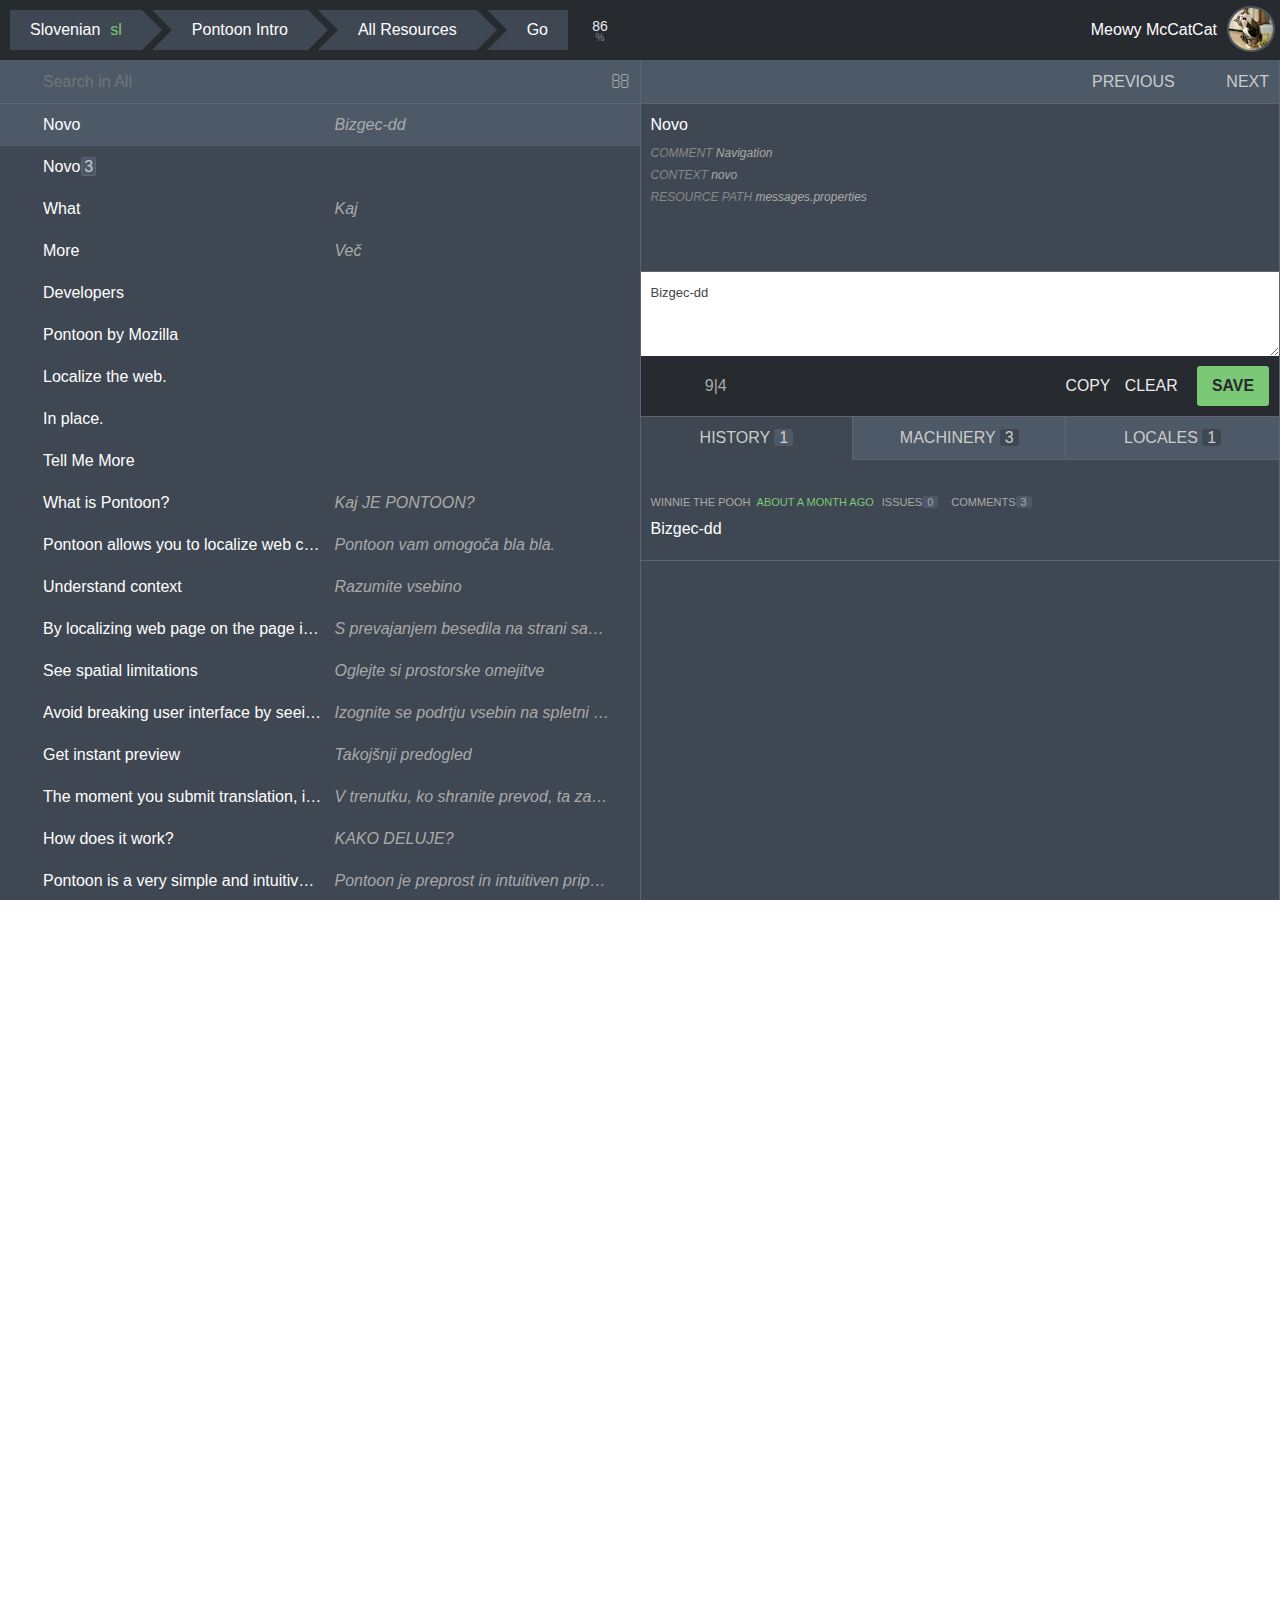
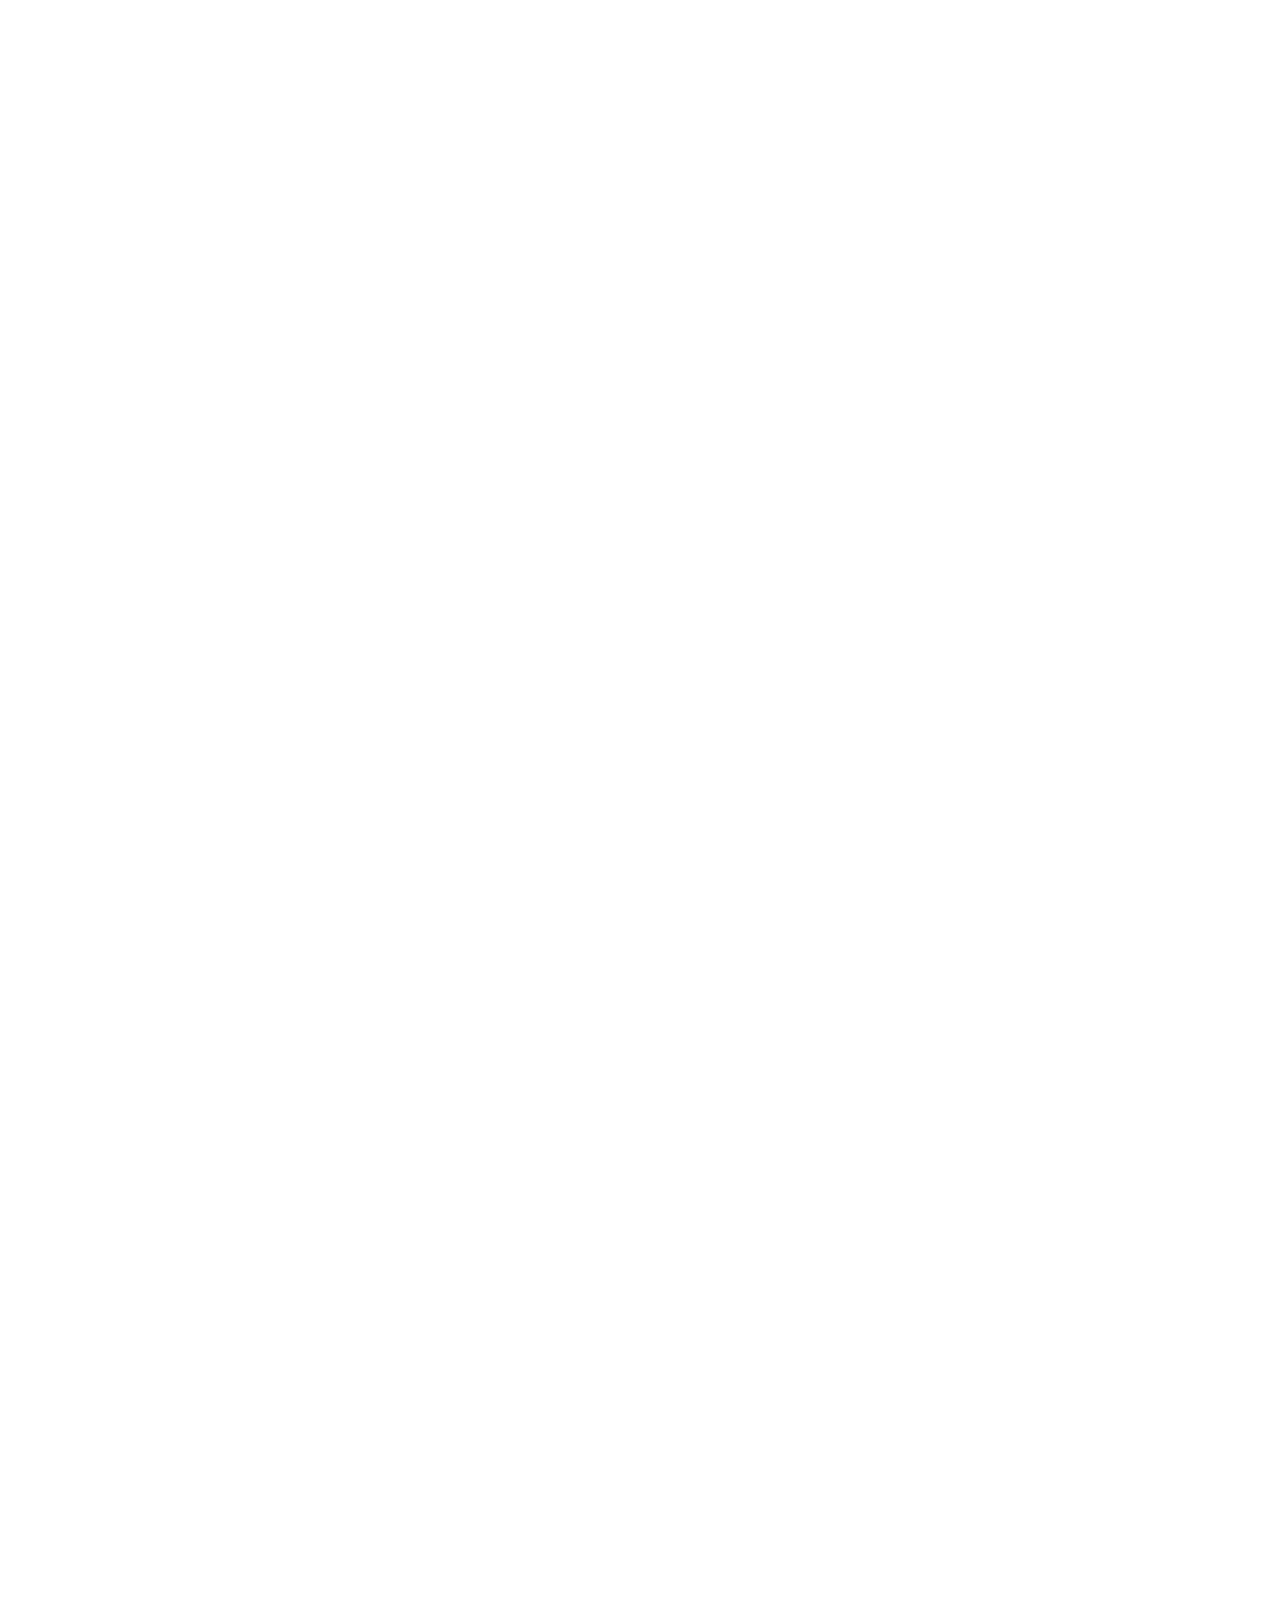
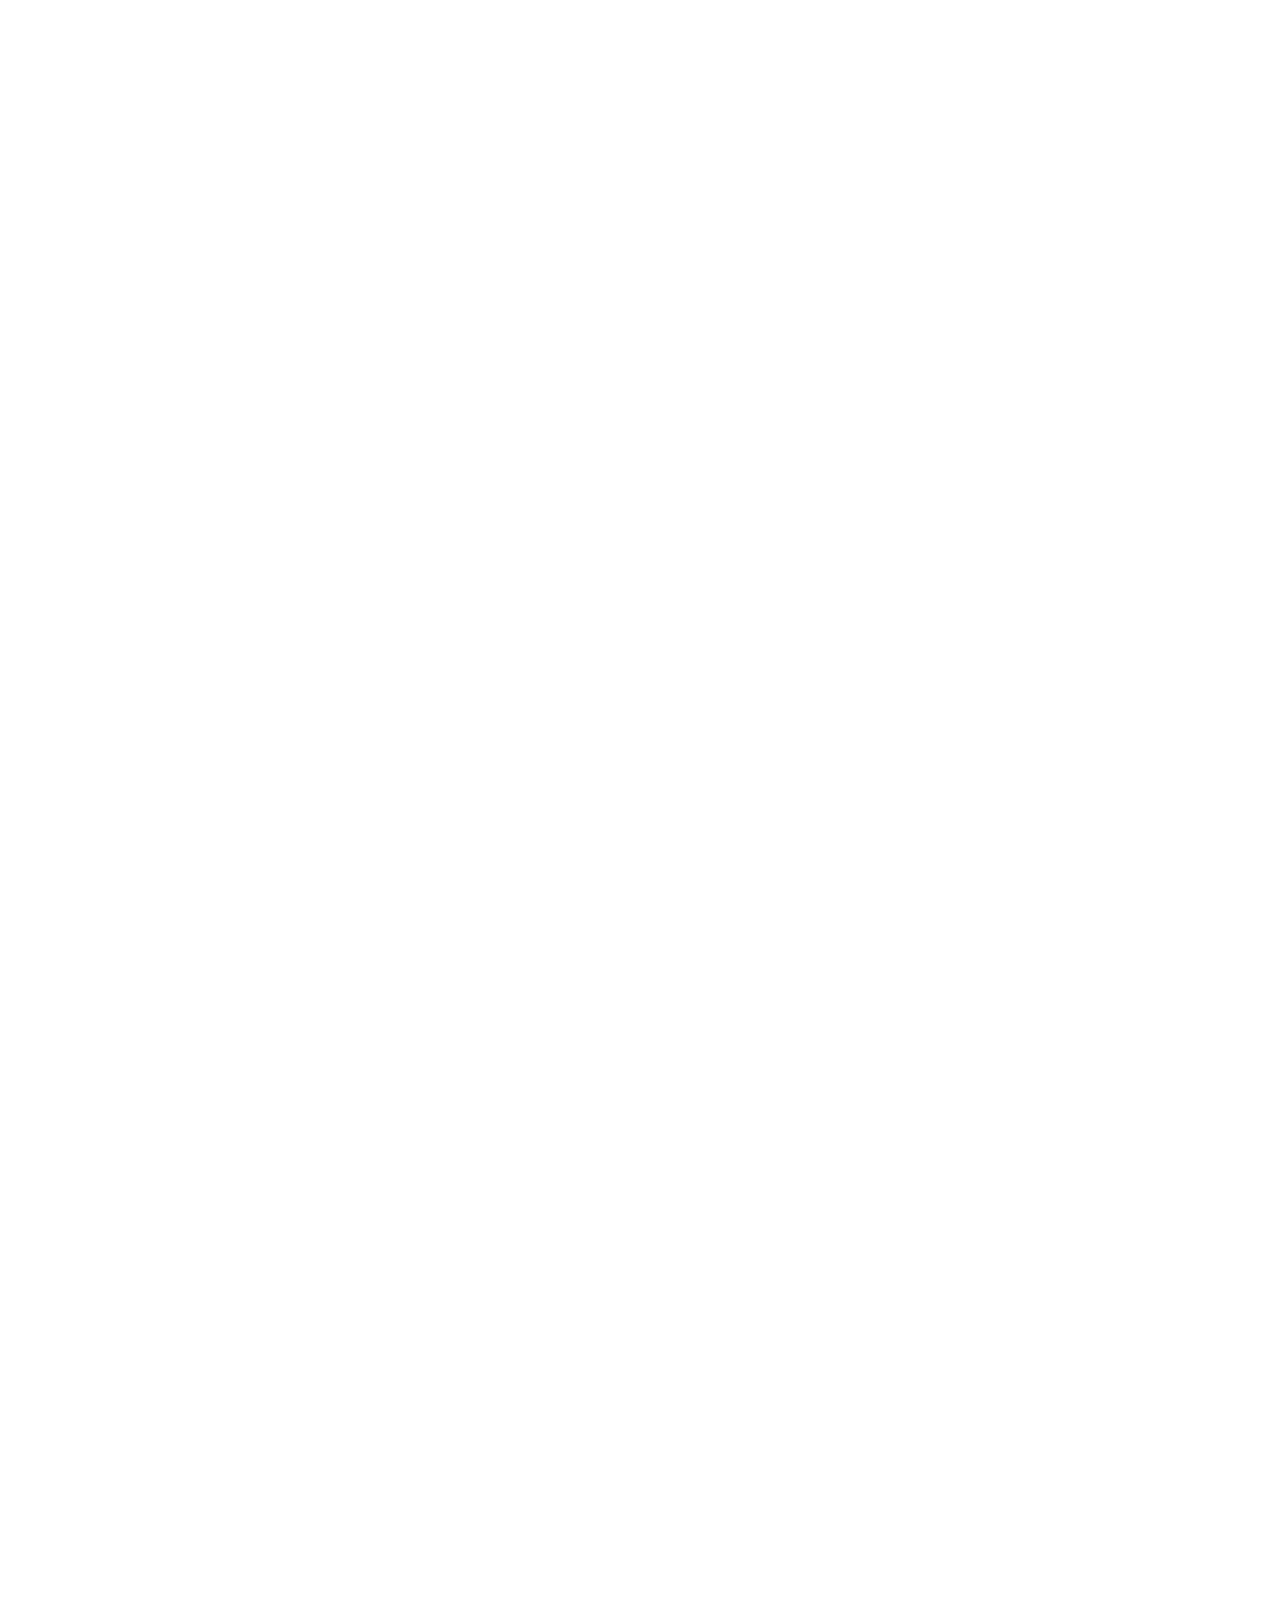
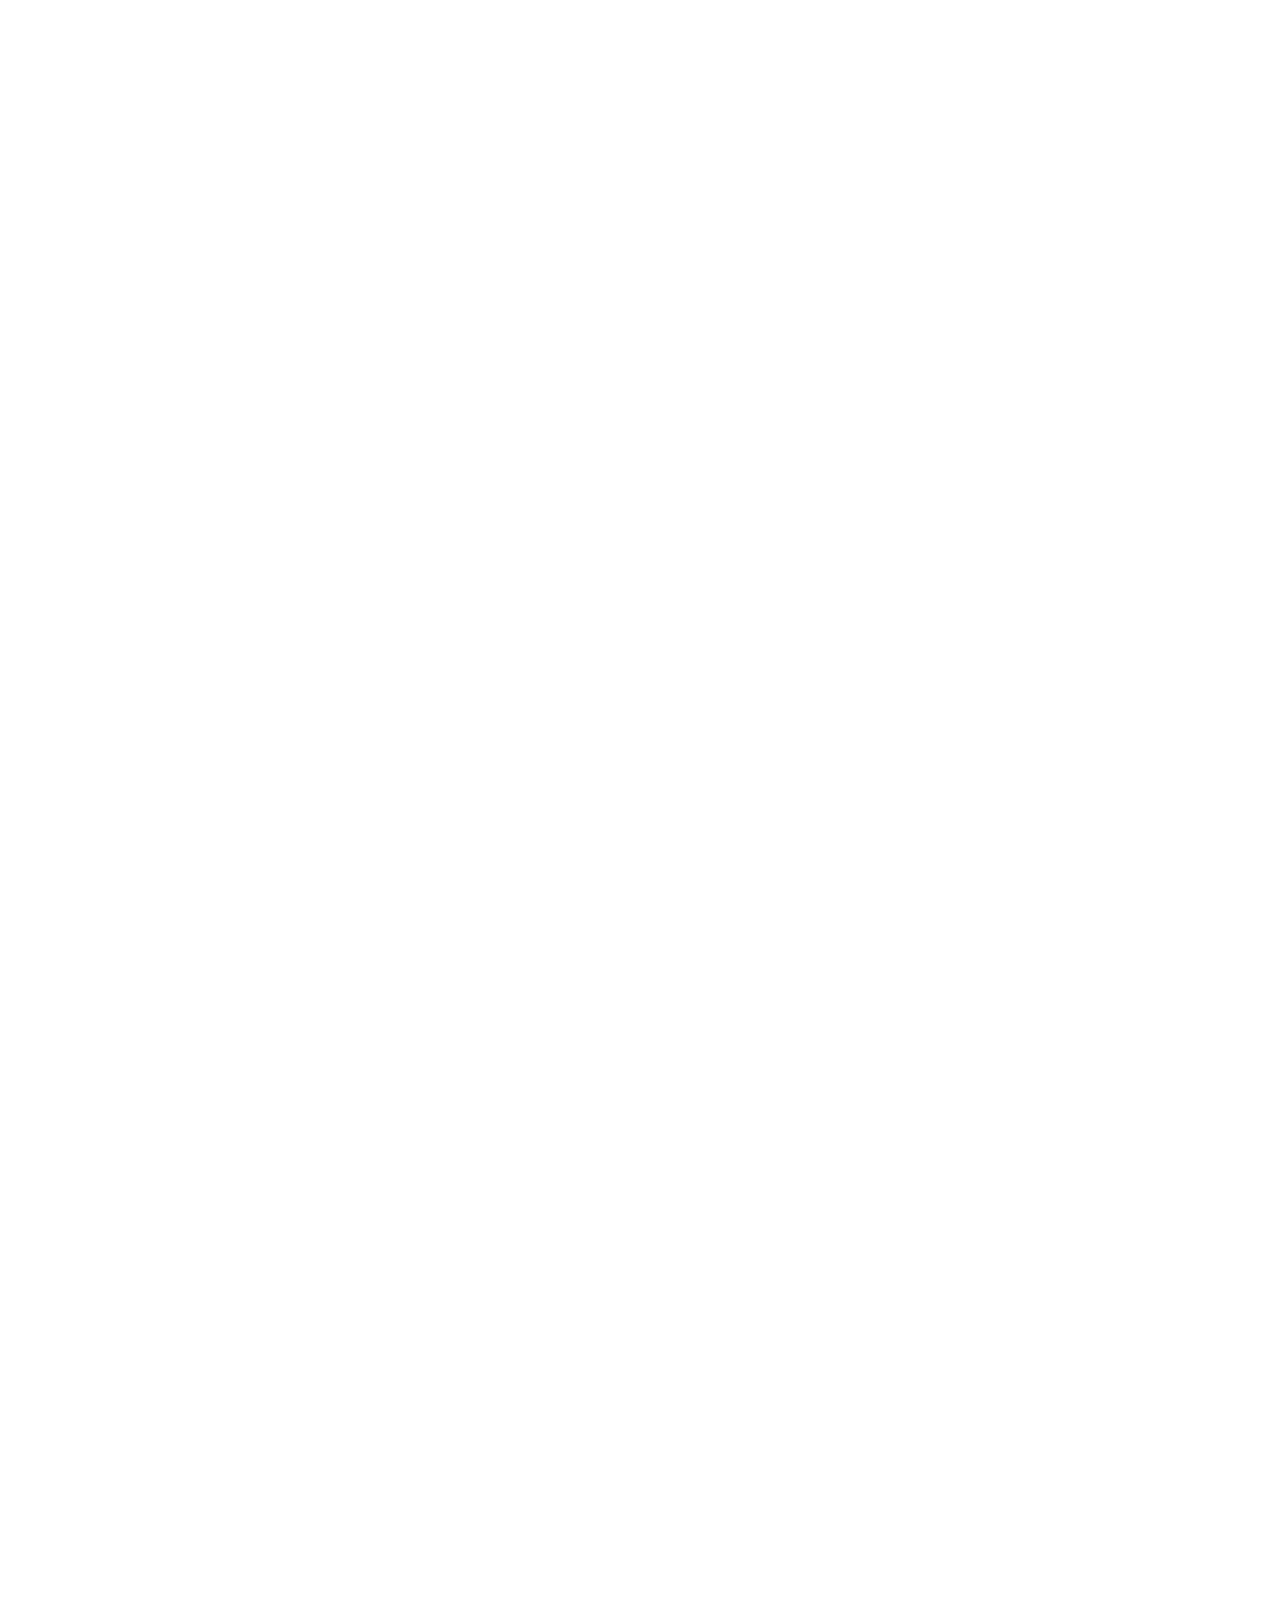
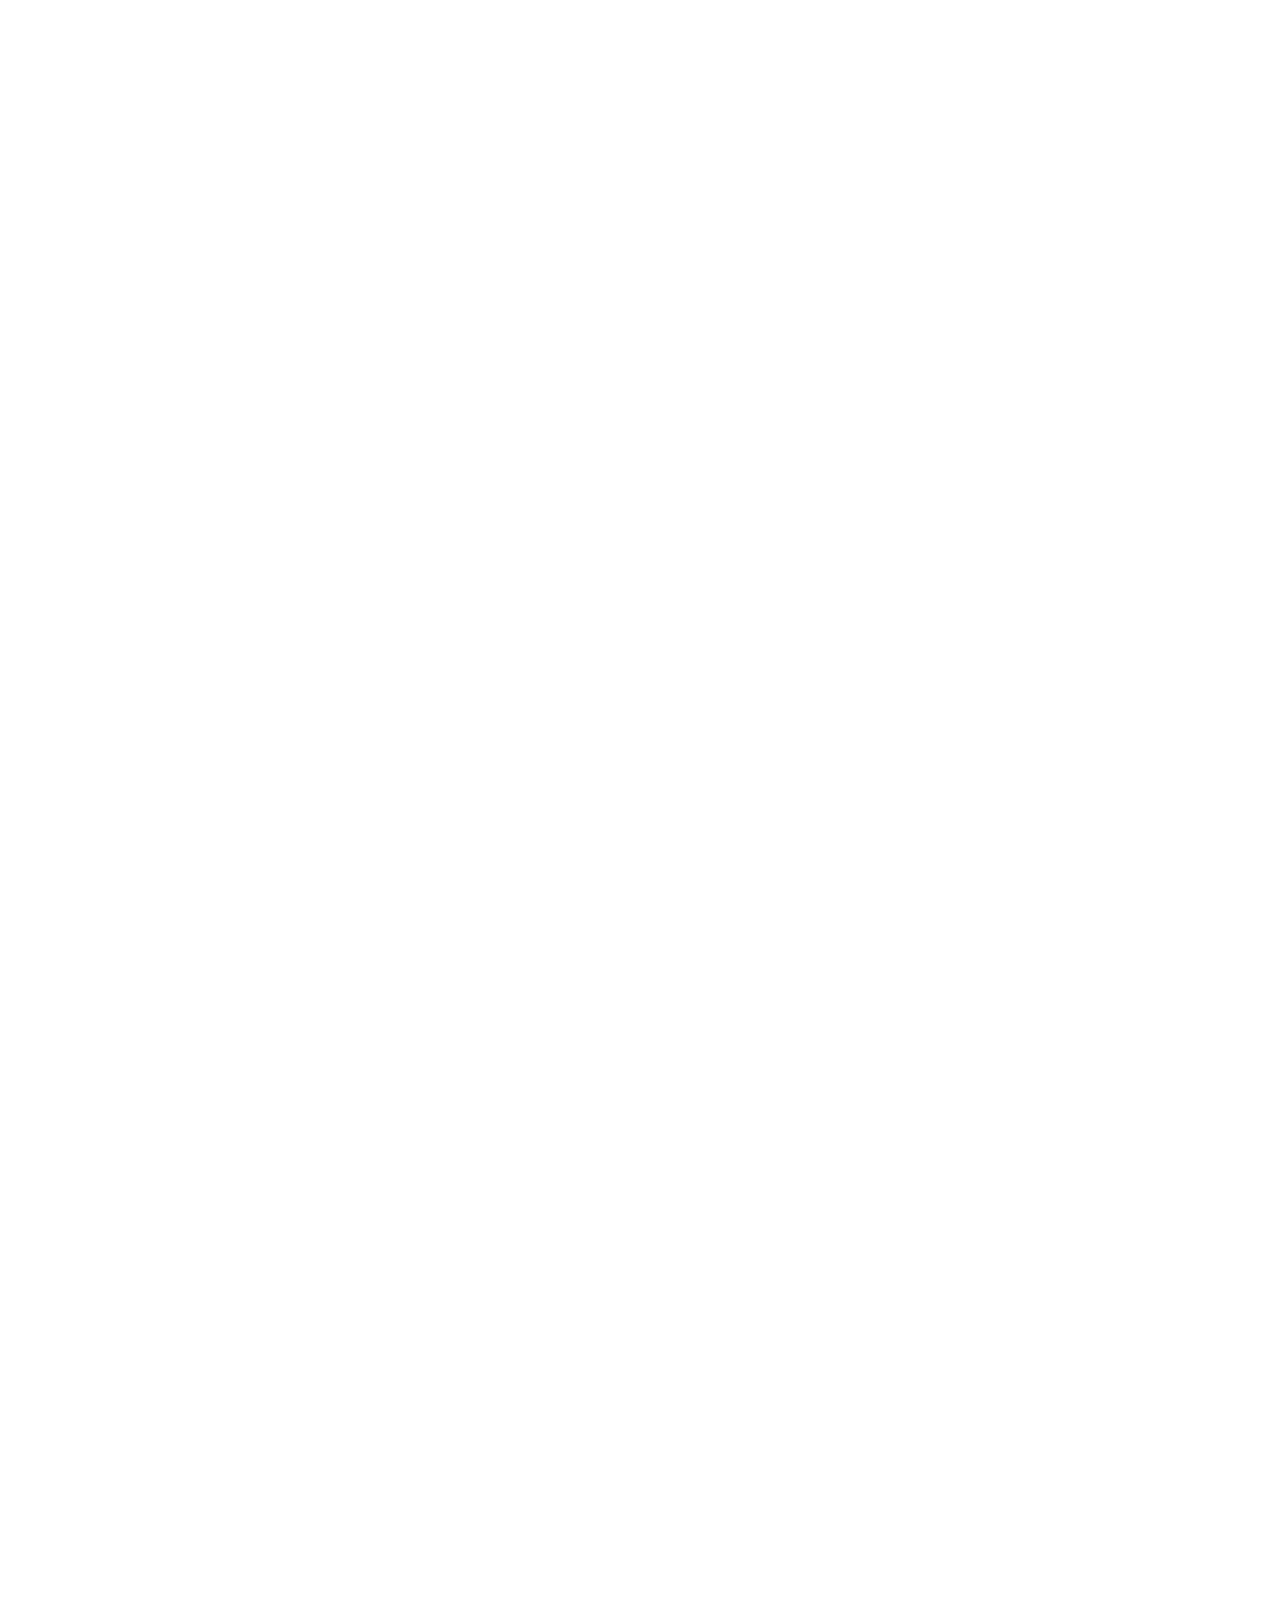
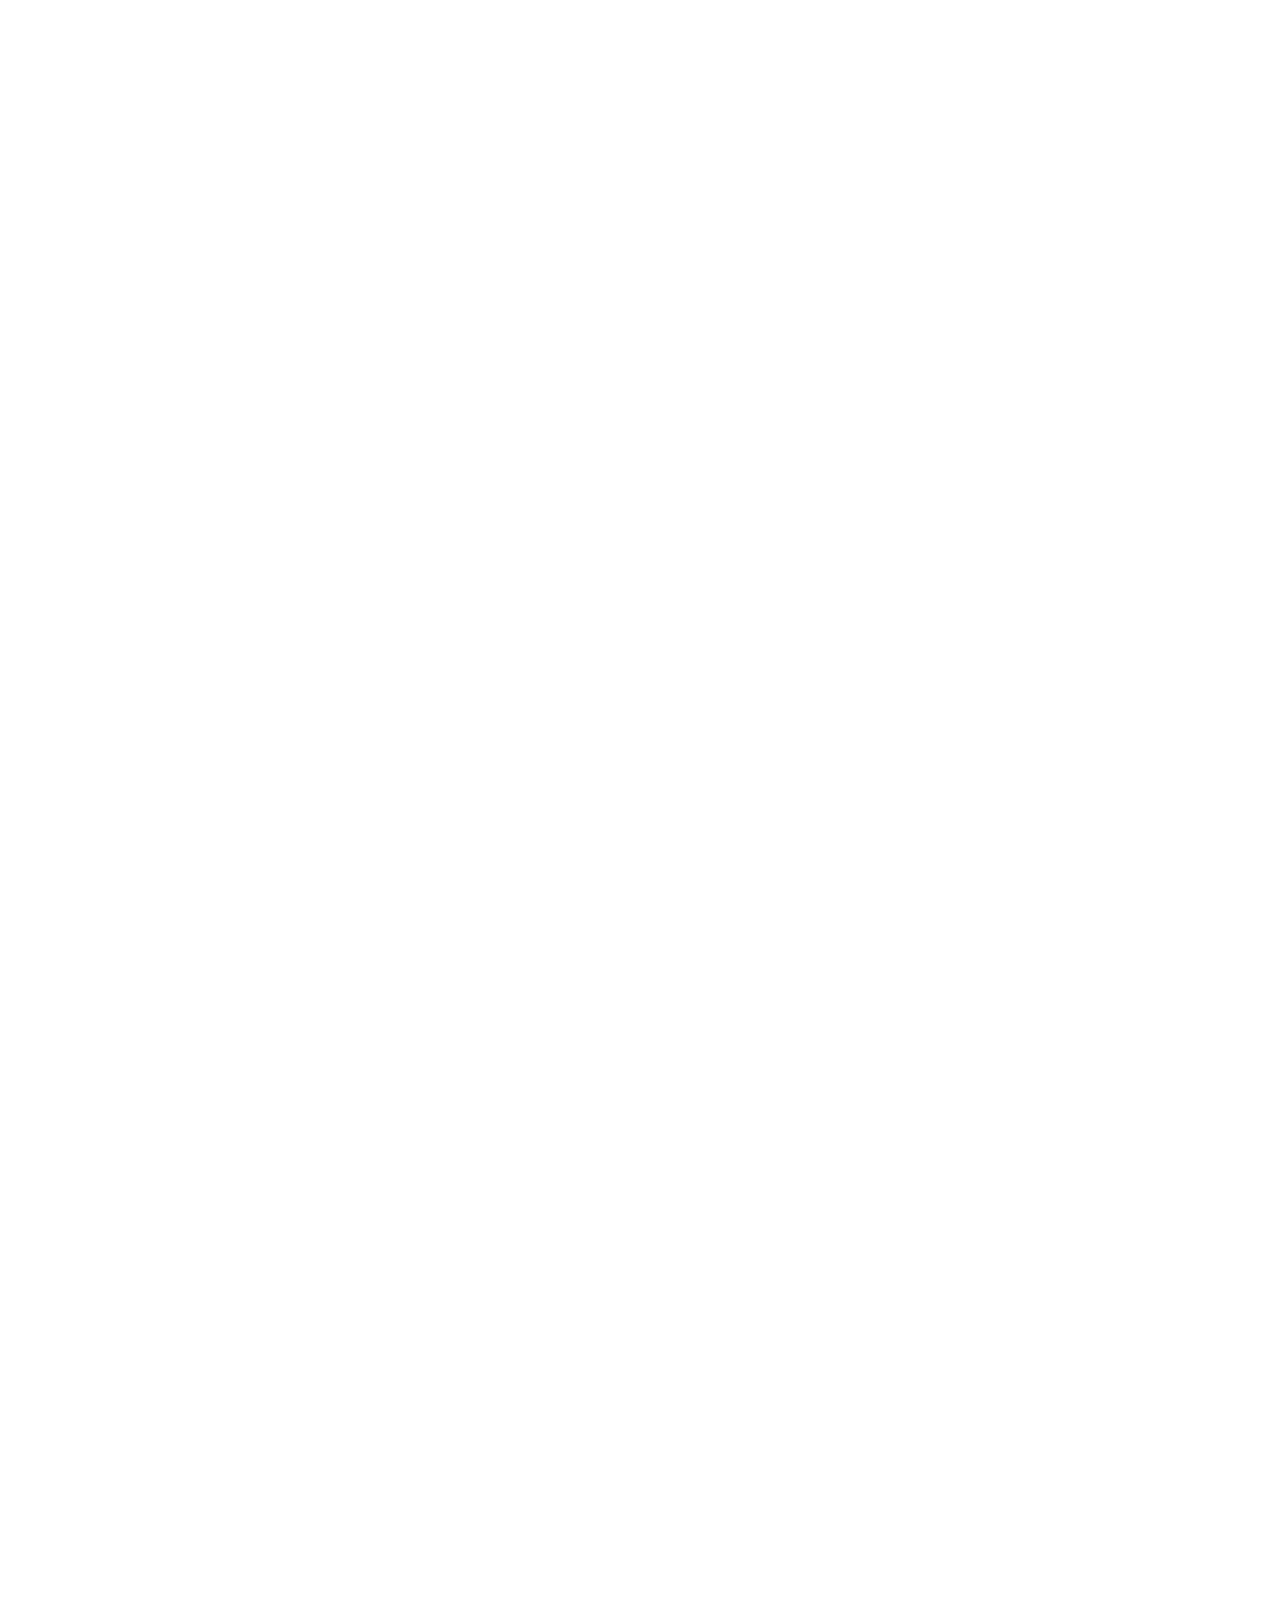
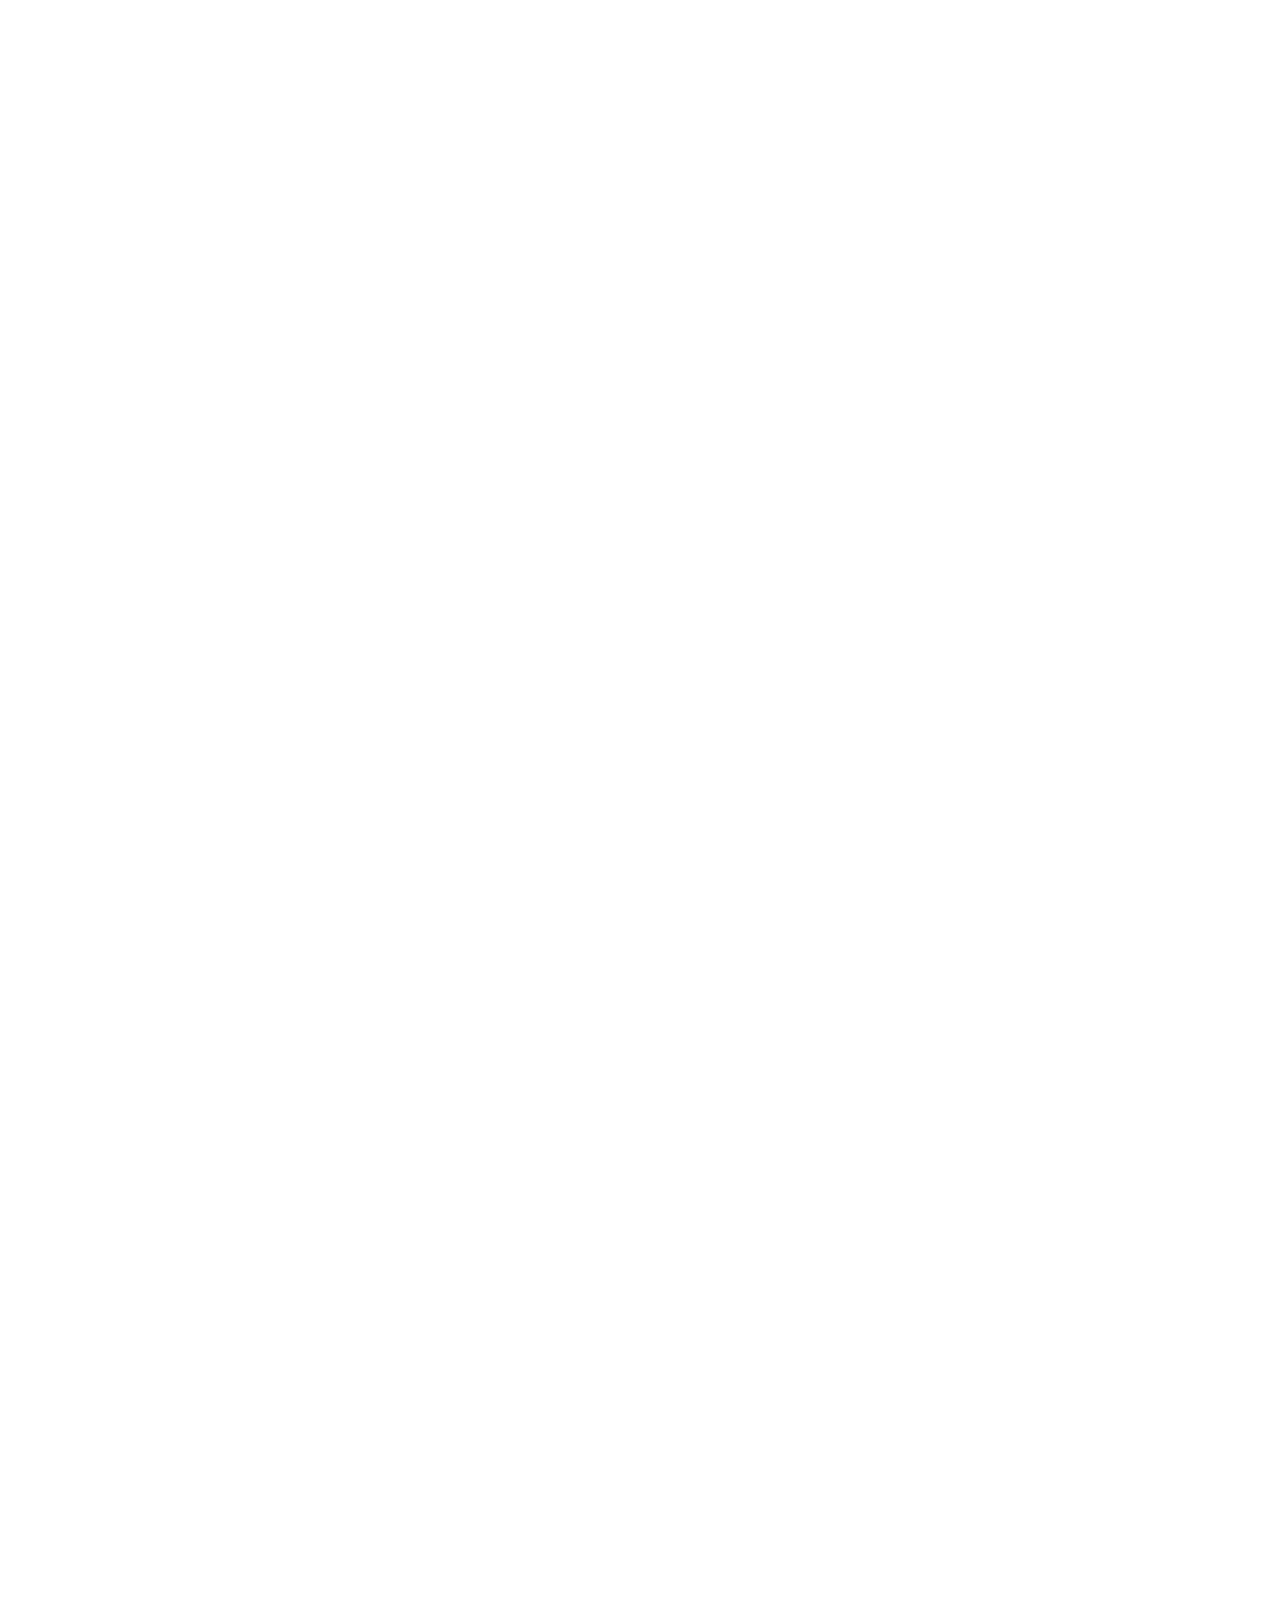
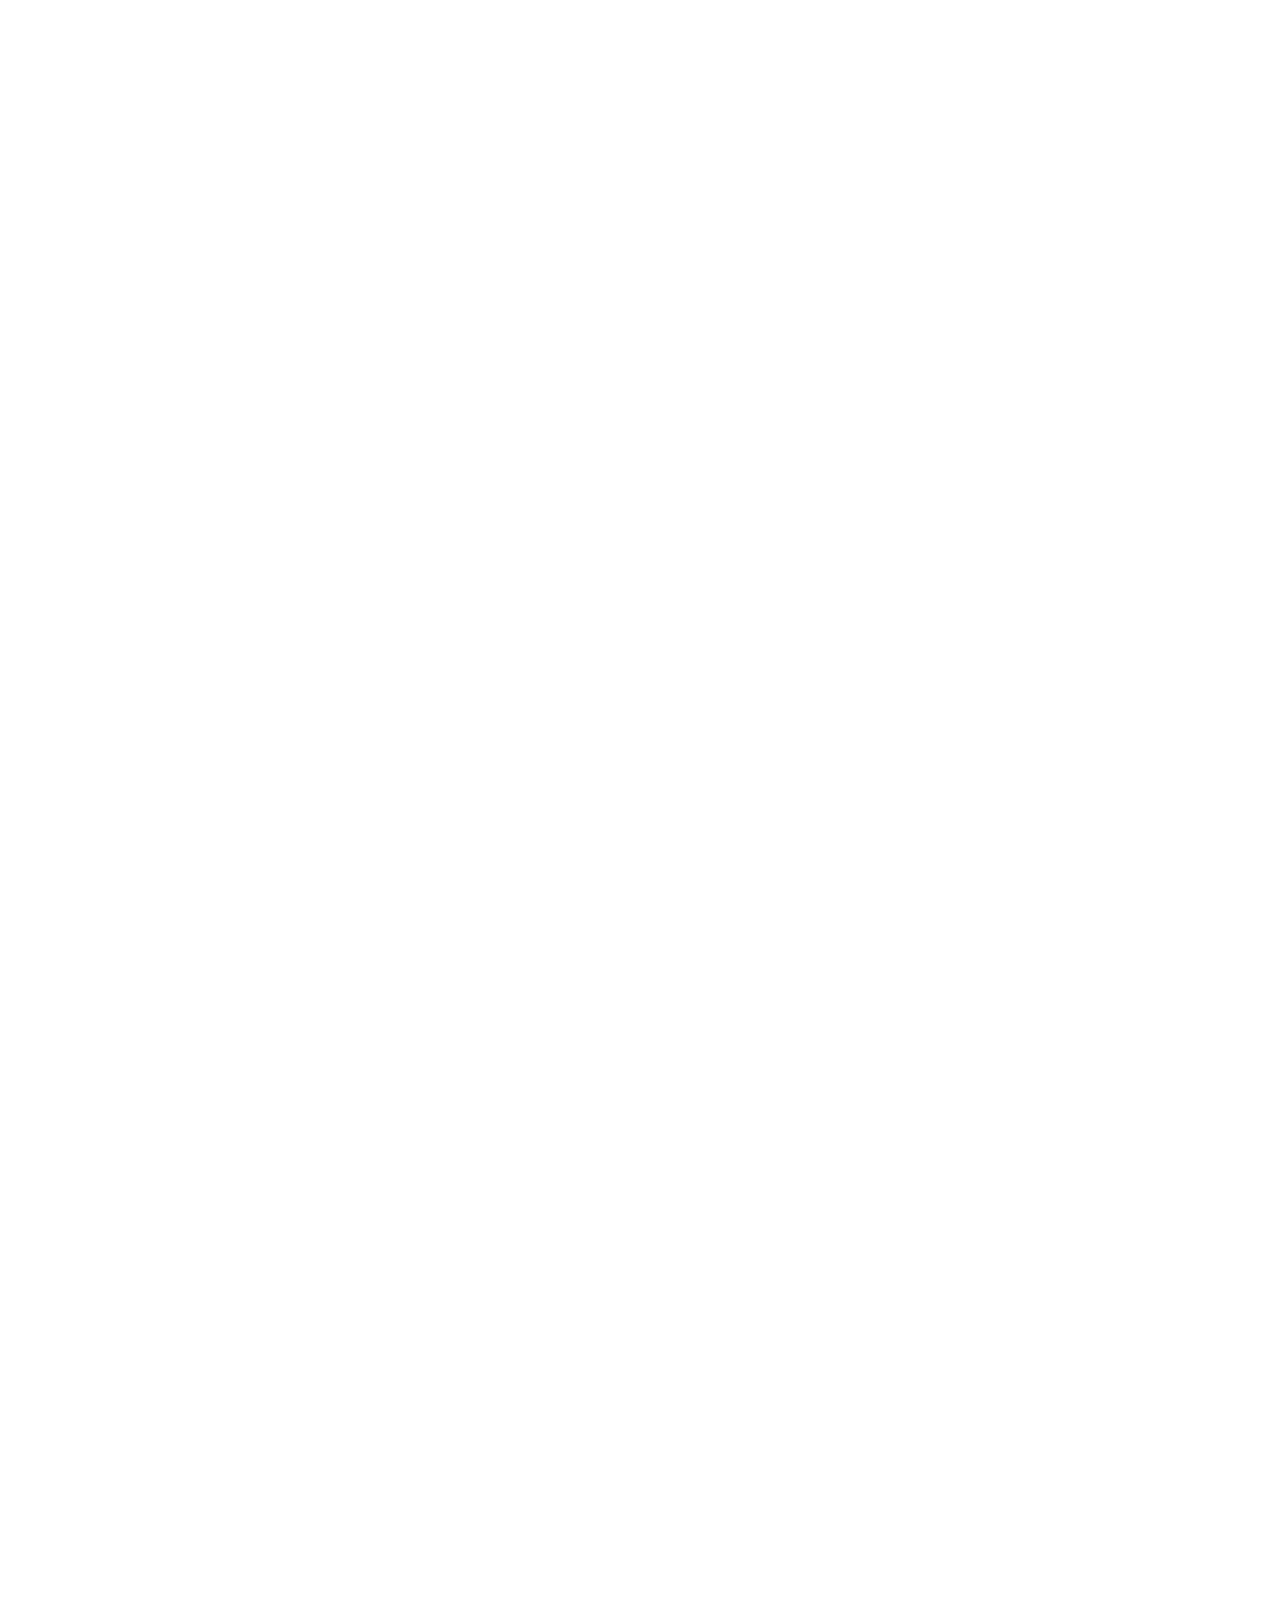
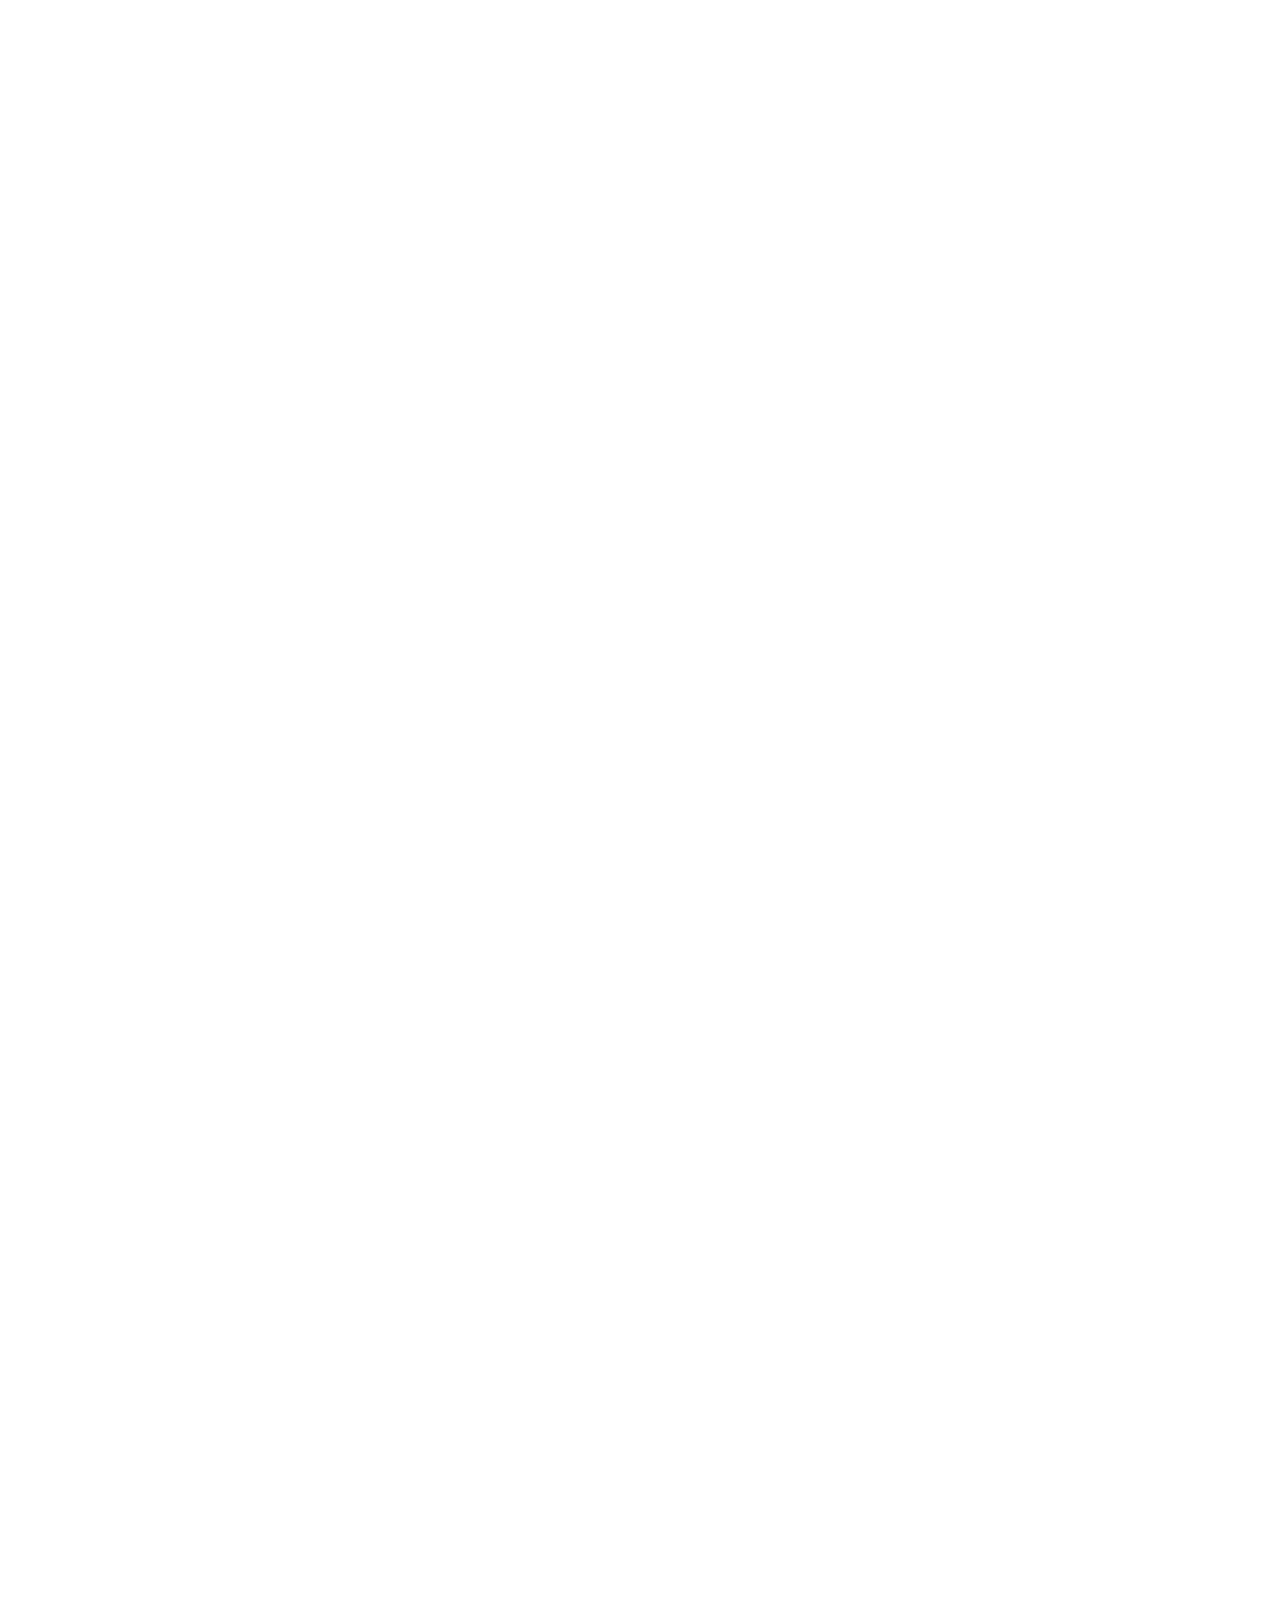
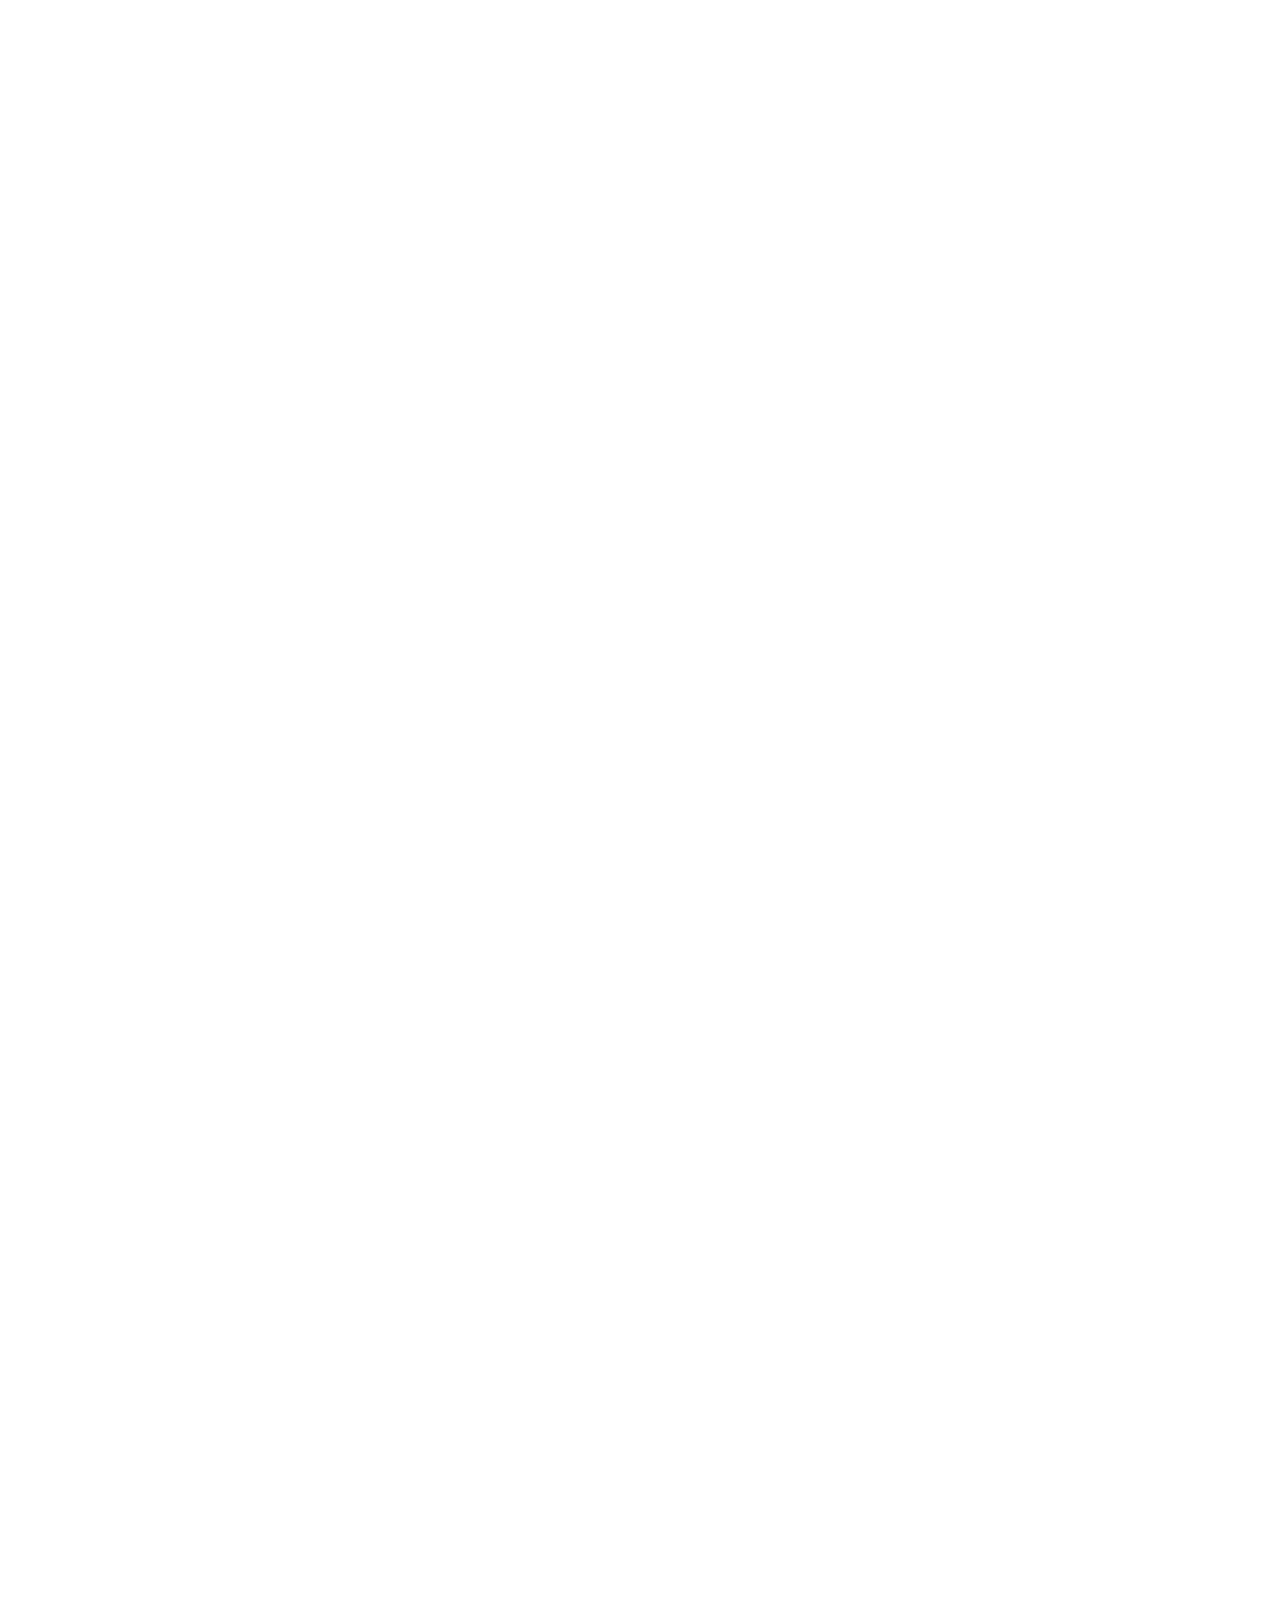
==== index.html @ d7191bfd "Search Data Issue fixed + Comment style updated" ====
<!DOCTYPE html>
<html dir="ltr" lang="en"><head>
<meta http-equiv="content-type" content="text/html; charset=UTF-8">
    <meta charset="utf-8">

    <!-- Always force latest IE rendering engine (even in intranet) & Chrome Frame -->
    <meta http-equiv="X-UA-Compatible" content="IE=edge,chrome=1">

    <title>Pontoon</title>
    <meta name="description" content="Live web localization tool">
    <meta name="author" content="Mozilla">

    <link rel="stylesheet" href="css/easy-autocomplete.min.css">
	<link rel="stylesheet" href="css/easy-autocomplete.themes.min.css">
	<link href="css/style.css" rel="stylesheet" type="text/css">
	<link href="lib/font-awesome.css" rel="stylesheet" type="text/css">
      
  <link href="lib/jquery-ui.css" rel="stylesheet" type="text/css">
<link href="lib/jquery-ui-timepicker-addon.css" rel="stylesheet" type="text/css">
<link href="css/translate.css" rel="stylesheet" type="text/css">
<link href="css/mqm.css" rel="stylesheet" type="text/css">


    
  </head>

  <body class="translate">
    
<div id="browserid-info" style="display: none;" data-info="{&quot;loginUrl&quot;: &quot;/browserid/login/&quot;, &quot;requestArgs&quot;: {&quot;siteName&quot;: &quot;Pontoon&quot;}, &quot;logoutUrl&quot;: &quot;/browserid/logout/&quot;, &quot;csrfUrl&quot;: &quot;/browserid/csrf/&quot;}">
</div>
    
<!-- Server data -->
<div id="server" class="hidden" data-site-url="http://localhost:8000" data-csrf="CIwHlM3sYsyYUpbat2RlZjU1AHpQy29W" data-id="4" data-username="dvgiVCmoeidF2xcqSnBHtpzLTFU" data-user-translated-locales="[&quot;a&quot;, &quot;af&quot;, &quot;sq&quot;, &quot;ar&quot;, &quot;an&quot;, &quot;hy-AM&quot;, &quot;as&quot;, &quot;ast&quot;, &quot;az&quot;, &quot;eu&quot;, &quot;be&quot;, &quot;bn-BD&quot;, &quot;bn-IN&quot;, &quot;bs&quot;, &quot;br&quot;, &quot;bg&quot;, &quot;my&quot;, &quot;ca&quot;, &quot;zh-CN&quot;, &quot;zh-TW&quot;, &quot;hr&quot;, &quot;cs&quot;, &quot;da&quot;, &quot;nl&quot;, &quot;en&quot;, &quot;en-GB&quot;, &quot;en-US&quot;, &quot;en-ZA&quot;, &quot;en-1&quot;, &quot;eo&quot;, &quot;et&quot;, &quot;fi&quot;, &quot;fr&quot;, &quot;fur&quot;, &quot;ff&quot;, &quot;gd&quot;, &quot;gl&quot;, &quot;ka&quot;, &quot;de&quot;, &quot;el&quot;, &quot;gn&quot;, &quot;gu-IN&quot;, &quot;ht&quot;, &quot;he&quot;, &quot;hi-IN&quot;, &quot;hu&quot;, &quot;is&quot;, &quot;ilo&quot;, &quot;id&quot;, &quot;ga-IE&quot;, &quot;it&quot;, &quot;ja&quot;, &quot;kn&quot;, &quot;csb&quot;, &quot;kk&quot;, &quot;km&quot;, &quot;ko&quot;, &quot;ku&quot;, &quot;lv&quot;, &quot;lij&quot;, &quot;lt&quot;, &quot;dsb&quot;, &quot;mk&quot;, &quot;mai&quot;, &quot;ms&quot;, &quot;ml&quot;, &quot;mr&quot;, &quot;mn&quot;, &quot;ne-NP&quot;, &quot;nso&quot;, &quot;nb-NO&quot;, &quot;nn-NO&quot;, &quot;oc&quot;, &quot;or&quot;, &quot;fa&quot;, &quot;pl&quot;, &quot;pt-BR&quot;, &quot;pt-PT&quot;, &quot;pa-IN&quot;, &quot;ro&quot;, &quot;rm&quot;, &quot;ru&quot;, &quot;sr&quot;, &quot;si&quot;, &quot;sk&quot;, &quot;sl&quot;, &quot;son&quot;, &quot;es&quot;, &quot;es-AR&quot;, &quot;es-CL&quot;, &quot;es-ES&quot;, &quot;es-MX&quot;, &quot;sw&quot;, &quot;sv-SE&quot;, &quot;tl&quot;, &quot;ta&quot;, &quot;ta-LK&quot;, &quot;te&quot;, &quot;th&quot;, &quot;tr&quot;, &quot;uk&quot;, &quot;hsb&quot;, &quot;ur&quot;, &quot;uz&quot;, &quot;vi&quot;, &quot;cy&quot;, &quot;fy-NL&quot;, &quot;wo&quot;, &quot;xh&quot;, &quot;zu&quot;]" data-manager="true" data-authors="[{&quot;display_name&quot;: &quot;Matja\u017e Horvat&quot;, &quot;gravatar_url&quot;: &quot;//www.gravatar.com/avatar/b7aed7b21e849ab3d67ffd811313a75b?s=44&quot;, &quot;id&quot;: 4, &quot;role&quot;: &quot;Admin&quot;, &quot;translation_count&quot;: 12, &quot;email&quot;: &quot;matjaz.horvat@gmail.com&quot;}]" data-counts-per-minute="[[1466664060000, 38], [1470042120000, 1], [1470073680000, 1], [1470074280000, 1], [1470075540000, 1], [1470121860000, 1], [1470121920000, 1], [1470121980000, 1], [1470132780000, 1], [1470132840000, 1], [1470676620000, 1], [1471457880000, 1]]" data-display-name="Matjaž Horvat" data-locales-order="[&quot;it&quot;, &quot;fr&quot;, &quot;de&quot;]">
</div>

<!-- Main toolbar -->
<header>
  <div class="container clearfix">
    


<!-- Locale selector -->
<div class="locale select">
  
  <div class="button breadcrumbs selector noselect">
    <span class="language" data-code="sl">Slovenian</span><span class="code">sl</span>
  </div>
  
  <div class="menu" style="display: none;">
    <div class="search-wrapper clearfix">
      <div class="icon fa fa-search"></div>
      <input autocomplete="off" autofocus="" type="search">
    </div>
    
    <ul>
      
        
          
        
        <li class="clearfix">
          <span class="language" data-cldr_plurals="[1]" data-code="a" data-plural_rule="" data-name="A" data-nplurals="1">
            
              A
            
          </span>

          <span class="code">
            
              a
            
          </span>

          
        </li>
      
        
          
        
        <li class="clearfix">
          <span class="language" data-cldr_plurals="[1, 5]" data-code="af" data-plural_rule="(n != 1)" data-name="Afrikaans" data-nplurals="2">
            
              Afrikaans
            
          </span>

          <span class="code">
            
              af
            
          </span>

          
        </li>
      
        
          
        
        <li class="clearfix">
          <span class="language" data-cldr_plurals="[1, 5]" data-code="sq" data-plural_rule="(n != 1)" data-name="Albanian" data-nplurals="2">
            
              Albanian
            
          </span>

          <span class="code">
            
              sq
            
          </span>

          
        </li>
      
        
          
        
        <li class="clearfix">
          <span class="language" data-cldr_plurals="[0, 1, 2, 3, 4, 5]" data-code="ar" data-plural_rule="(n==0 ? 0 : n==1 ? 1 : n==2 ? 2 : n%100&gt;=3 &amp;&amp; n%100&lt;=10 ? 3 : n%100&gt;=11 ? 4 : 5)" data-name="Arabic" data-nplurals="6">
            
              Arabic
            
          </span>

          <span class="code">
            
              ar
            
          </span>

          
        </li>
      
        
          
        
        <li class="clearfix">
          <span class="language" data-cldr_plurals="[1, 5]" data-code="an" data-plural_rule="(n != 1)" data-name="Aragonese" data-nplurals="2">
            
              Aragonese
            
          </span>

          <span class="code">
            
              an
            
          </span>

          
        </li>
      
        
          
        
        <li class="clearfix">
          <span class="language" data-cldr_plurals="[1, 5]" data-code="hy-AM" data-plural_rule="(n != 1)" data-name="Armenian" data-nplurals="2">
            
              Armenian
            
          </span>

          <span class="code">
            
              hy-AM
            
          </span>

          
        </li>
      
        
          
        
        <li class="clearfix">
          <span class="language" data-cldr_plurals="[1, 5]" data-code="as" data-plural_rule="(n != 1)" data-name="Assamese" data-nplurals="2">
            
              Assamese
            
          </span>

          <span class="code">
            
              as
            
          </span>

          
        </li>
      
        
          
        
        <li class="clearfix">
          <span class="language" data-cldr_plurals="[1, 5]" data-code="ast" data-plural_rule="(n != 1)" data-name="Asturian" data-nplurals="2">
            
              Asturian
            
          </span>

          <span class="code">
            
              ast
            
          </span>

          
        </li>
      
        
          
        
        <li class="clearfix">
          <span class="language" data-cldr_plurals="[1, 5]" data-code="az" data-plural_rule="(n != 1)" data-name="Azerbaijani" data-nplurals="2">
            
              Azerbaijani
            
          </span>

          <span class="code">
            
              az
            
          </span>

          
        </li>
      
        
          
        
        <li class="clearfix">
          <span class="language" data-cldr_plurals="[1, 5]" data-code="eu" data-plural_rule="(n != 1)" data-name="Basque" data-nplurals="2">
            
              Basque
            
          </span>

          <span class="code">
            
              eu
            
          </span>

          
        </li>
      
        
          
        
        <li class="clearfix">
          <span class="language" data-cldr_plurals="[1, 3, 5]" data-code="be" data-plural_rule="(n%10==1 &amp;&amp; n%100!=11 ? 0 : n%10&gt;=2 &amp;&amp; n%10&lt;=4 &amp;&amp; (n%100&lt;10 || n%100&gt;=20) ? 1 : 2)" data-name="Belarusian" data-nplurals="3">
            
              Belarusian
            
          </span>

          <span class="code">
            
              be
            
          </span>

          
        </li>
      
        
          
        
        <li class="clearfix">
          <span class="language" data-cldr_plurals="[1, 5]" data-code="bn-BD" data-plural_rule="(n != 1)" data-name="Bengali" data-nplurals="2">
            
              Bengali
            
          </span>

          <span class="code">
            
              bn-BD
            
          </span>

          
        </li>
      
        
          
        
        <li class="clearfix">
          <span class="language" data-cldr_plurals="[1, 5]" data-code="bn-IN" data-plural_rule="(n != 1)" data-name="Bengali" data-nplurals="2">
            
              Bengali
            
          </span>

          <span class="code">
            
              bn-IN
            
          </span>

          
        </li>
      
        
          
        
        <li class="clearfix">
          <span class="language" data-cldr_plurals="[1, 3, 5]" data-code="bs" data-plural_rule="(n%10==1 &amp;&amp; n%100!=11 ? 0 : n%10&gt;=2 &amp;&amp; n%10&lt;=4 &amp;&amp; (n%100&lt;10 || n%100&gt;=20) ? 1 : 2)" data-name="Bosnian" data-nplurals="3">
            
              Bosnian
            
          </span>

          <span class="code">
            
              bs
            
          </span>

          
        </li>
      
        
          
        
        <li class="clearfix">
          <span class="language" data-cldr_plurals="[1, 5]" data-code="br" data-plural_rule="(n &gt; 1)" data-name="Breton" data-nplurals="2">
            
              Breton
            
          </span>

          <span class="code">
            
              br
            
          </span>

          
        </li>
      
        
          
        
        <li class="clearfix">
          <span class="language" data-cldr_plurals="[1, 5]" data-code="bg" data-plural_rule="(n != 1)" data-name="Bulgarian" data-nplurals="2">
            
              Bulgarian
            
          </span>

          <span class="code">
            
              bg
            
          </span>

          
        </li>
      
        
          
        
        <li class="clearfix">
          <span class="language" data-cldr_plurals="[5]" data-code="my" data-plural_rule="0" data-name="Burmese" data-nplurals="1">
            
              Burmese
            
          </span>

          <span class="code">
            
              my
            
          </span>

          
        </li>
      
        
          
        
        <li class="clearfix">
          <span class="language" data-cldr_plurals="[1, 5]" data-code="ca" data-plural_rule="(n != 1)" data-name="Catalan" data-nplurals="2">
            
              Catalan
            
          </span>

          <span class="code">
            
              ca
            
          </span>

          
        </li>
      
        
          
        
        <li class="clearfix">
          <span class="language" data-cldr_plurals="[5]" data-code="zh-CN" data-plural_rule="0" data-name="Chinese" data-nplurals="1">
            
              Chinese
            
          </span>

          <span class="code">
            
              zh-CN
            
          </span>

          
        </li>
      
        
          
        
        <li class="clearfix">
          <span class="language" data-cldr_plurals="[5]" data-code="zh-TW" data-plural_rule="0" data-name="Chinese" data-nplurals="1">
            
              Chinese
            
          </span>

          <span class="code">
            
              zh-TW
            
          </span>

          
        </li>
      
        
          
        
        <li class="clearfix">
          <span class="language" data-cldr_plurals="[1, 3, 5]" data-code="hr" data-plural_rule="(n%10==1 &amp;&amp; n%100!=11 ? 0 : n%10&gt;=2 &amp;&amp; n%10&lt;=4 &amp;&amp; (n%100&lt;10 || n%100&gt;=20) ? 1 : 2)" data-name="Croatian" data-nplurals="3">
            
              Croatian
            
          </span>

          <span class="code">
            
              hr
            
          </span>

          
        </li>
      
        
          
        
        <li class="clearfix">
          <span class="language" data-cldr_plurals="[1, 3, 5]" data-code="cs" data-plural_rule="(n==1) ? 0 : (n&gt;=2 &amp;&amp; n&lt;=4) ? 1 : 2" data-name="Czech" data-nplurals="3">
            
              Czech
            
          </span>

          <span class="code">
            
              cs
            
          </span>

          
        </li>
      
        
          
        
        <li class="clearfix">
          <span class="language" data-cldr_plurals="[1, 5]" data-code="da" data-plural_rule="(n != 1)" data-name="Danish" data-nplurals="2">
            
              Danish
            
          </span>

          <span class="code">
            
              da
            
          </span>

          
        </li>
      
        
          
        
        <li class="clearfix">
          <span class="language" data-cldr_plurals="[1, 5]" data-code="nl" data-plural_rule="(n != 1)" data-name="Dutch" data-nplurals="2">
            
              Dutch
            
          </span>

          <span class="code">
            
              nl
            
          </span>

          
        </li>
      
        
          
        
        <li class="clearfix">
          <span class="language" data-cldr_plurals="[1, 5]" data-code="en-GB" data-plural_rule="(n != 1)" data-name="English" data-nplurals="2">
            
              English
            
          </span>

          <span class="code">
            
              en-GB
            
          </span>

          
        </li>
      
        
          
        
        <li class="clearfix">
          <span class="language" data-cldr_plurals="[1, 5]" data-code="en-ZA" data-plural_rule="(n != 1)" data-name="English" data-nplurals="2">
            
              English
            
          </span>

          <span class="code">
            
              en-ZA
            
          </span>

          
        </li>
      
        
          
        
        <li class="clearfix">
          <span class="language" data-cldr_plurals="[1]" data-code="en-1" data-plural_rule="" data-name="English #1" data-nplurals="1">
            
              English #1
            
          </span>

          <span class="code">
            
              en-1
            
          </span>

          
        </li>
      
        
          
        
        <li class="clearfix">
          <span class="language" data-cldr_plurals="[1, 5]" data-code="eo" data-plural_rule="(n != 1)" data-name="Esperanto" data-nplurals="2">
            
              Esperanto
            
          </span>

          <span class="code">
            
              eo
            
          </span>

          
        </li>
      
        
          
        
        <li class="clearfix">
          <span class="language" data-cldr_plurals="[1, 5]" data-code="et" data-plural_rule="(n != 1)" data-name="Estonian" data-nplurals="2">
            
              Estonian
            
          </span>

          <span class="code">
            
              et
            
          </span>

          
        </li>
      
        
          
        
        <li class="clearfix">
          <span class="language" data-cldr_plurals="[1, 5]" data-code="fi" data-plural_rule="(n != 1)" data-name="Finnish" data-nplurals="2">
            
              Finnish
            
          </span>

          <span class="code">
            
              fi
            
          </span>

          
        </li>
      
        
          
        
        <li class="clearfix">
          <span class="language" data-cldr_plurals="[1, 5]" data-code="fr" data-plural_rule="(n &gt; 1)" data-name="French" data-nplurals="2">
            
              French
            
          </span>

          <span class="code">
            
              fr
            
          </span>

          
        </li>
      
        
          
        
        <li class="clearfix">
          <span class="language" data-cldr_plurals="[1, 5]" data-code="fur" data-plural_rule="(n != 1)" data-name="Friulian" data-nplurals="2">
            
              Friulian
            
          </span>

          <span class="code">
            
              fur
            
          </span>

          
        </li>
      
        
          
        
        <li class="clearfix">
          <span class="language" data-cldr_plurals="[1, 5]" data-code="ff" data-plural_rule="(n != 1)" data-name="Fulah" data-nplurals="2">
            
              Fulah
            
          </span>

          <span class="code">
            
              ff
            
          </span>

          
        </li>
      
        
          
        
        <li class="clearfix">
          <span class="language" data-cldr_plurals="[1, 2, 3, 5]" data-code="gd" data-plural_rule="(n==1 || n==11) ? 0 : (n==2 || n==12) ? 1 : (n &gt; 2 &amp;&amp; n &lt; 20) ? 2 : 3" data-name="Gaelic, Scottish" data-nplurals="4">
            
              Gaelic, Scottish
            
          </span>

          <span class="code">
            
              gd
            
          </span>

          
        </li>
      
        
          
        
        <li class="clearfix">
          <span class="language" data-cldr_plurals="[1, 5]" data-code="gl" data-plural_rule="(n != 1)" data-name="Galician" data-nplurals="2">
            
              Galician
            
          </span>

          <span class="code">
            
              gl
            
          </span>

          
        </li>
      
        
          
        
        <li class="clearfix">
          <span class="language" data-cldr_plurals="[5]" data-code="ka" data-plural_rule="0" data-name="Georgian" data-nplurals="1">
            
              Georgian
            
          </span>

          <span class="code">
            
              ka
            
          </span>

          
        </li>
      
        
          
        
        <li class="clearfix">
          <span class="language" data-cldr_plurals="[1, 5]" data-code="de" data-plural_rule="(n != 1)" data-name="German" data-nplurals="2">
            
              German
            
          </span>

          <span class="code">
            
              de
            
          </span>

          
        </li>
      
        
          
        
        <li class="clearfix">
          <span class="language" data-cldr_plurals="[1, 5]" data-code="el" data-plural_rule="(n != 1)" data-name="Greek" data-nplurals="2">
            
              Greek
            
          </span>

          <span class="code">
            
              el
            
          </span>

          
        </li>
      
        
          
        
        <li class="clearfix">
          <span class="language" data-cldr_plurals="[1, 5]" data-code="gu-IN" data-plural_rule="(n != 1)" data-name="Gujarati" data-nplurals="2">
            
              Gujarati
            
          </span>

          <span class="code">
            
              gu-IN
            
          </span>

          
        </li>
      
        
          
        
        <li class="clearfix">
          <span class="language" data-cldr_plurals="[1, 5]" data-code="ht" data-plural_rule="(n != 1)" data-name="Haitian" data-nplurals="2">
            
              Haitian
            
          </span>

          <span class="code">
            
              ht
            
          </span>

          
        </li>
      
        
          
        
        <li class="clearfix">
          <span class="language" data-cldr_plurals="[1, 5]" data-code="he" data-plural_rule="(n != 1)" data-name="Hebrew" data-nplurals="2">
            
              Hebrew
            
          </span>

          <span class="code">
            
              he
            
          </span>

          
        </li>
      
        
          
        
        <li class="clearfix">
          <span class="language" data-cldr_plurals="[1, 5]" data-code="hi-IN" data-plural_rule="(n != 1)" data-name="Hindi" data-nplurals="2">
            
              Hindi
            
          </span>

          <span class="code">
            
              hi-IN
            
          </span>

          
        </li>
      
        
          
        
        <li class="clearfix">
          <span class="language" data-cldr_plurals="[1, 5]" data-code="hu" data-plural_rule="(n != 1)" data-name="Hungarian" data-nplurals="2">
            
              Hungarian
            
          </span>

          <span class="code">
            
              hu
            
          </span>

          
        </li>
      
        
          
        
        <li class="clearfix">
          <span class="language" data-cldr_plurals="[1, 5]" data-code="is" data-plural_rule="(n%10!=1 || n%100==11)" data-name="Icelandic" data-nplurals="2">
            
              Icelandic
            
          </span>

          <span class="code">
            
              is
            
          </span>

          
        </li>
      
        
          
        
        <li class="clearfix">
          <span class="language" data-cldr_plurals="[1, 5]" data-code="ilo" data-plural_rule="(n != 1)" data-name="Iloko" data-nplurals="2">
            
              Iloko
            
          </span>

          <span class="code">
            
              ilo
            
          </span>

          
        </li>
      
        
          
        
        <li class="clearfix">
          <span class="language" data-cldr_plurals="[5]" data-code="id" data-plural_rule="0" data-name="Indonesian" data-nplurals="1">
            
              Indonesian
            
          </span>

          <span class="code">
            
              id
            
          </span>

          
        </li>
      
        
          
        
        <li class="clearfix">
          <span class="language" data-cldr_plurals="[1, 2, 3, 4, 5]" data-code="ga-IE" data-plural_rule="n==1 ? 0 : n==2 ? 1 : n&lt;7 ? 2 : n&lt;11 ? 3 : 4" data-name="Irish" data-nplurals="5">
            
              Irish
            
          </span>

          <span class="code">
            
              ga-IE
            
          </span>

          
        </li>
      
        
          
        
        <li class="clearfix">
          <span class="language" data-cldr_plurals="[1, 5]" data-code="it" data-plural_rule="(n != 1)" data-name="Italian" data-nplurals="2">
            
              Italian
            
          </span>

          <span class="code">
            
              it
            
          </span>

          
        </li>
      
        
          
        
        <li class="clearfix">
          <span class="language" data-cldr_plurals="[5]" data-code="ja" data-plural_rule="0" data-name="Japanese" data-nplurals="1">
            
              Japanese
            
          </span>

          <span class="code">
            
              ja
            
          </span>

          
        </li>
      
        
          
        
        <li class="clearfix">
          <span class="language" data-cldr_plurals="[1, 5]" data-code="kn" data-plural_rule="(n != 1)" data-name="Kannada" data-nplurals="2">
            
              Kannada
            
          </span>

          <span class="code">
            
              kn
            
          </span>

          
        </li>
      
        
          
        
        <li class="clearfix">
          <span class="language" data-cldr_plurals="[1, 3, 5]" data-code="csb" data-plural_rule="(n==1 ? 0 : n%10&gt;=2 &amp;&amp; n%10&lt;=4 &amp;&amp; (n%100&lt;10 || n%100&gt;=20) ? 1 : 2)" data-name="Kashubian" data-nplurals="3">
            
              Kashubian
            
          </span>

          <span class="code">
            
              csb
            
          </span>

          
        </li>
      
        
          
        
        <li class="clearfix">
          <span class="language" data-cldr_plurals="[5]" data-code="kk" data-plural_rule="0" data-name="Kazakh" data-nplurals="1">
            
              Kazakh
            
          </span>

          <span class="code">
            
              kk
            
          </span>

          
        </li>
      
        
          
        
        <li class="clearfix">
          <span class="language" data-cldr_plurals="[5]" data-code="km" data-plural_rule="0" data-name="Khmer" data-nplurals="1">
            
              Khmer
            
          </span>

          <span class="code">
            
              km
            
          </span>

          
        </li>
      
        
          
        
        <li class="clearfix">
          <span class="language" data-cldr_plurals="[5]" data-code="ko" data-plural_rule="0" data-name="Korean" data-nplurals="1">
            
              Korean
            
          </span>

          <span class="code">
            
              ko
            
          </span>

          
        </li>
      
        
          
        
        <li class="clearfix">
          <span class="language" data-cldr_plurals="[1, 5]" data-code="ku" data-plural_rule="(n != 1)" data-name="Kurdish" data-nplurals="2">
            
              Kurdish
            
          </span>

          <span class="code">
            
              ku
            
          </span>

          
        </li>
      
        
          
        
        <li class="clearfix">
          <span class="language" data-cldr_plurals="[0, 1, 5]" data-code="lv" data-plural_rule="(n%10==1 &amp;&amp; n%100!=11 ? 0 : n != 0 ? 1 : 2)" data-name="Latvian" data-nplurals="3">
            
              Latvian
            
          </span>

          <span class="code">
            
              lv
            
          </span>

          
        </li>
      
        
          
        
        <li class="clearfix">
          <span class="language" data-cldr_plurals="[1, 5]" data-code="lij" data-plural_rule="(n != 1)" data-name="Ligurian" data-nplurals="2">
            
              Ligurian
            
          </span>

          <span class="code">
            
              lij
            
          </span>

          
        </li>
      
        
          
        
        <li class="clearfix">
          <span class="language" data-cldr_plurals="[1, 3, 5]" data-code="lt" data-plural_rule="(n%10==1 &amp;&amp; n%100!=11 ? 0 : n%10&gt;=2 &amp;&amp; (n%100&lt;10 || n%100&gt;=20) ? 1 : 2)" data-name="Lithuanian" data-nplurals="3">
            
              Lithuanian
            
          </span>

          <span class="code">
            
              lt
            
          </span>

          
        </li>
      
        
          
        
        <li class="clearfix">
          <span class="language" data-cldr_plurals="[1, 2, 3, 5]" data-code="dsb" data-plural_rule="(n%100==1 ? 0 : n%100==2 ? 1 : n%100==3 || n%100==4 ? 2 : 3)" data-name="Lower Sorbian" data-nplurals="4">
            
              Lower Sorbian
            
          </span>

          <span class="code">
            
              dsb
            
          </span>

          
        </li>
      
        
          
        
        <li class="clearfix">
          <span class="language" data-cldr_plurals="[1, 5]" data-code="mk" data-plural_rule="(n==1 || n%10==1 ? 0 : 1)" data-name="Macedonian" data-nplurals="2">
            
              Macedonian
            
          </span>

          <span class="code">
            
              mk
            
          </span>

          
        </li>
      
        
          
        
        <li class="clearfix">
          <span class="language" data-cldr_plurals="[1, 5]" data-code="mai" data-plural_rule="(n != 1)" data-name="Maithili" data-nplurals="2">
            
              Maithili
            
          </span>

          <span class="code">
            
              mai
            
          </span>

          
        </li>
      
        
          
        
        <li class="clearfix">
          <span class="language" data-cldr_plurals="[5]" data-code="ms" data-plural_rule="0" data-name="Malay" data-nplurals="1">
            
              Malay
            
          </span>

          <span class="code">
            
              ms
            
          </span>

          
        </li>
      
        
          
        
        <li class="clearfix">
          <span class="language" data-cldr_plurals="[1, 5]" data-code="ml" data-plural_rule="(n != 1)" data-name="Malayalam" data-nplurals="2">
            
              Malayalam
            
          </span>

          <span class="code">
            
              ml
            
          </span>

          
        </li>
      
        
          
        
        <li class="clearfix">
          <span class="language" data-cldr_plurals="[1, 5]" data-code="mr" data-plural_rule="(n != 1)" data-name="Marathi" data-nplurals="2">
            
              Marathi
            
          </span>

          <span class="code">
            
              mr
            
          </span>

          
        </li>
      
        
          
        
        <li class="clearfix">
          <span class="language" data-cldr_plurals="[1, 5]" data-code="mn" data-plural_rule="(n != 1)" data-name="Mongolian" data-nplurals="2">
            
              Mongolian
            
          </span>

          <span class="code">
            
              mn
            
          </span>

          
        </li>
      
        
          
        
        <li class="clearfix">
          <span class="language" data-cldr_plurals="[1, 5]" data-code="ne-NP" data-plural_rule="(n != 1)" data-name="Nepali" data-nplurals="2">
            
              Nepali
            
          </span>

          <span class="code">
            
              ne-NP
            
          </span>

          
        </li>
      
        
          
        
        <li class="clearfix">
          <span class="language" data-cldr_plurals="[1, 5]" data-code="nso" data-plural_rule="(n != 1)" data-name="Northern Sotho" data-nplurals="2">
            
              Northern Sotho
            
          </span>

          <span class="code">
            
              nso
            
          </span>

          
        </li>
      
        
          
        
        <li class="clearfix">
          <span class="language" data-cldr_plurals="[1, 5]" data-code="nb-NO" data-plural_rule="(n != 1)" data-name="Norwegian Bokmål" data-nplurals="2">
            
              Norwegian Bokmål
            
          </span>

          <span class="code">
            
              nb-NO
            
          </span>

          
        </li>
      
        
          
        
        <li class="clearfix">
          <span class="language" data-cldr_plurals="[1, 5]" data-code="nn-NO" data-plural_rule="(n != 1)" data-name="Norwegian Nynorsk" data-nplurals="2">
            
              Norwegian Nynorsk
            
          </span>

          <span class="code">
            
              nn-NO
            
          </span>

          
        </li>
      
        
          
        
        <li class="clearfix">
          <span class="language" data-cldr_plurals="[1, 5]" data-code="oc" data-plural_rule="(n &gt; 1)" data-name="Occitan" data-nplurals="2">
            
              Occitan
            
          </span>

          <span class="code">
            
              oc
            
          </span>

          
        </li>
      
        
          
        
        <li class="clearfix">
          <span class="language" data-cldr_plurals="[1, 5]" data-code="or" data-plural_rule="(n != 1)" data-name="Oriya" data-nplurals="2">
            
              Oriya
            
          </span>

          <span class="code">
            
              or
            
          </span>

          
        </li>
      
        
          
        
        <li class="clearfix">
          <span class="language" data-cldr_plurals="[5]" data-code="fa" data-plural_rule="0" data-name="Persian" data-nplurals="1">
            
              Persian
            
          </span>

          <span class="code">
            
              fa
            
          </span>

          
        </li>
      
        
          
        
        <li class="clearfix">
          <span class="language" data-cldr_plurals="[1, 3, 5]" data-code="pl" data-plural_rule="(n==1 ? 0 : n%10&gt;=2 &amp;&amp; n%10&lt;=4 &amp;&amp; (n%100&lt;10 || n%100&gt;=20) ? 1 : 2)" data-name="Polish" data-nplurals="3">
            
              Polish
            
          </span>

          <span class="code">
            
              pl
            
          </span>

          
        </li>
      
        
          
        
        <li class="clearfix">
          <span class="language" data-cldr_plurals="[1, 5]" data-code="pt-BR" data-plural_rule="(n &gt; 1)" data-name="Portuguese" data-nplurals="2">
            
              Portuguese
            
          </span>

          <span class="code">
            
              pt-BR
            
          </span>

          
        </li>
      
        
          
        
        <li class="clearfix">
          <span class="language" data-cldr_plurals="[1, 5]" data-code="pt-PT" data-plural_rule="(n != 1)" data-name="Portuguese" data-nplurals="2">
            
              Portuguese
            
          </span>

          <span class="code">
            
              pt-PT
            
          </span>

          
        </li>
      
        
          
        
        <li class="clearfix">
          <span class="language" data-cldr_plurals="[1, 5]" data-code="pa-IN" data-plural_rule="(n != 1)" data-name="Punjabi" data-nplurals="2">
            
              Punjabi
            
          </span>

          <span class="code">
            
              pa-IN
            
          </span>

          
        </li>
      
        
          
        
        <li class="clearfix">
          <span class="language" data-cldr_plurals="[1, 3, 5]" data-code="ro" data-plural_rule="(n==1 ? 0 : (n==0 || (n%100 &gt; 0 &amp;&amp; n%100 &lt; 20)) ? 1 : 2)" data-name="Romanian" data-nplurals="3">
            
              Romanian
            
          </span>

          <span class="code">
            
              ro
            
          </span>

          
        </li>
      
        
          
        
        <li class="clearfix">
          <span class="language" data-cldr_plurals="[1, 5]" data-code="rm" data-plural_rule="(n != 1)" data-name="Romansh" data-nplurals="2">
            
              Romansh
            
          </span>

          <span class="code">
            
              rm
            
          </span>

          
        </li>
      
        
          
        
        <li class="clearfix">
          <span class="language" data-cldr_plurals="[1, 3, 5]" data-code="ru" data-plural_rule="(n%10==1 &amp;&amp; n%100!=11 ? 0 : n%10&gt;=2 &amp;&amp; n%10&lt;=4 &amp;&amp; (n%100&lt;10 || n%100&gt;=20) ? 1 : 2)" data-name="Russian" data-nplurals="3">
            
              Russian
            
          </span>

          <span class="code">
            
              ru
            
          </span>

          
        </li>
      
        
          
        
        <li class="clearfix">
          <span class="language" data-cldr_plurals="[1, 3, 5]" data-code="sr" data-plural_rule="(n%10==1 &amp;&amp; n%100!=11 ? 0 : n%10&gt;=2 &amp;&amp; n%10&lt;=4 &amp;&amp; (n%100&lt;10 || n%100&gt;=20) ? 1 : 2)" data-name="Serbian" data-nplurals="3">
            
              Serbian
            
          </span>

          <span class="code">
            
              sr
            
          </span>

          
        </li>
      
        
          
        
        <li class="clearfix">
          <span class="language" data-cldr_plurals="[1, 5]" data-code="si" data-plural_rule="(n != 1)" data-name="Sinhala" data-nplurals="2">
            
              Sinhala
            
          </span>

          <span class="code">
            
              si
            
          </span>

          
        </li>
      
        
          
        
        <li class="clearfix">
          <span class="language" data-cldr_plurals="[1, 3, 5]" data-code="sk" data-plural_rule="(n==1) ? 0 : (n&gt;=2 &amp;&amp; n&lt;=4) ? 1 : 2" data-name="Slovak" data-nplurals="3">
            
              Slovak
            
          </span>

          <span class="code">
            
              sk
            
          </span>

          
        </li>
      
        
          
        
        <li class="clearfix current">
          <span class="language" data-cldr_plurals="[1, 2, 3, 5]" data-code="sl" data-plural_rule="(n%100==1 ? 0 : n%100==2 ? 1 : n%100==3 || n%100==4 ? 2 : 3)" data-name="Slovenian" data-nplurals="4" data-projects="[&quot;amo&quot;, &quot;fake-aurora&quot;, &quot;mad&quot;, &quot;firefox-for-ios&quot;, &quot;firefox-hello&quot;, &quot;sumo&quot;, &quot;mozillaorg&quot;, &quot;pocket&quot;, &quot;fundraising&quot;, &quot;l20n-demo&quot;, &quot;the-mozilla-learning-network&quot;, &quot;sys-addon&quot;, &quot;mad2&quot;, &quot;mdn&quot;, &quot;out-of-date-addon&quot;, &quot;mo&quot;, &quot;mad3&quot;, &quot;thimble&quot;, &quot;fihe&quot;, &quot;mozilla-advocacy&quot;, &quot;pontoon-intro&quot;, &quot;fejk-aurora&quot;, &quot;fak-aurora-2&quot;, &quot;firefox-aurora-1&quot;, &quot;firefox-aurora-2&quot;, &quot;firefox-hel&quot;, &quot;test-amo&quot;, &quot;test-pilot&quot;, &quot;fak-aurora-3&quot;, &quot;fak-aurora-4&quot;]">
            
              Slovenian
            
          </span>

          <span class="code">
            
              sl
            
          </span>

          
        </li>
      
        
          
        
        <li class="clearfix">
          <span class="language" data-cldr_plurals="[1, 5]" data-code="son" data-plural_rule="(n != 1)" data-name="Songhay" data-nplurals="2">
            
              Songhay
            
          </span>

          <span class="code">
            
              son
            
          </span>

          
        </li>
      
        
          
        
        <li class="clearfix">
          <span class="language" data-cldr_plurals="[1, 5]" data-code="es" data-plural_rule="(n != 1)" data-name="Spanish" data-nplurals="2">
            
              Spanish
            
          </span>

          <span class="code">
            
              es
            
          </span>

          
        </li>
      
        
          
        
        <li class="clearfix">
          <span class="language" data-cldr_plurals="[1, 5]" data-code="es-AR" data-plural_rule="(n != 1)" data-name="Spanish" data-nplurals="2">
            
              Spanish
            
          </span>

          <span class="code">
            
              es-AR
            
          </span>

          
        </li>
      
        
          
        
        <li class="clearfix">
          <span class="language" data-cldr_plurals="[1, 5]" data-code="es-CL" data-plural_rule="(n != 1)" data-name="Spanish" data-nplurals="2">
            
              Spanish
            
          </span>

          <span class="code">
            
              es-CL
            
          </span>

          
        </li>
      
        
          
        
        <li class="clearfix">
          <span class="language" data-cldr_plurals="[1, 5]" data-code="es-ES" data-plural_rule="(n != 1)" data-name="Spanish" data-nplurals="2">
            
              Spanish
            
          </span>

          <span class="code">
            
              es-ES
            
          </span>

          
        </li>
      
        
          
        
        <li class="clearfix">
          <span class="language" data-cldr_plurals="[1, 5]" data-code="es-MX" data-plural_rule="(n != 1)" data-name="Spanish" data-nplurals="2">
            
              Spanish
            
          </span>

          <span class="code">
            
              es-MX
            
          </span>

          
        </li>
      
        
          
        
        <li class="clearfix">
          <span class="language" data-cldr_plurals="[1, 5]" data-code="sw" data-plural_rule="(n != 1)" data-name="Swahili" data-nplurals="2">
            
              Swahili
            
          </span>

          <span class="code">
            
              sw
            
          </span>

          
        </li>
      
        
          
        
        <li class="clearfix">
          <span class="language" data-cldr_plurals="[1, 5]" data-code="sv-SE" data-plural_rule="(n != 1)" data-name="Swedish" data-nplurals="2">
            
              Swedish
            
          </span>

          <span class="code">
            
              sv-SE
            
          </span>

          
        </li>
      
        
          
        
        <li class="clearfix">
          <span class="language" data-cldr_plurals="[1, 5]" data-code="tl" data-plural_rule="(n &gt; 3) &amp;&amp; (n%10 == 4 || n%10 == 6 || n%10 == 9)" data-name="Tagalog" data-nplurals="2">
            
              Tagalog
            
          </span>

          <span class="code">
            
              tl
            
          </span>

          
        </li>
      
        
          
        
        <li class="clearfix">
          <span class="language" data-cldr_plurals="[1, 5]" data-code="ta" data-plural_rule="(n != 1)" data-name="Tamil" data-nplurals="2">
            
              Tamil
            
          </span>

          <span class="code">
            
              ta
            
          </span>

          
        </li>
      
        
          
        
        <li class="clearfix">
          <span class="language" data-cldr_plurals="[1, 5]" data-code="ta-LK" data-plural_rule="(n != 1)" data-name="Tamil" data-nplurals="2">
            
              Tamil
            
          </span>

          <span class="code">
            
              ta-LK
            
          </span>

          
        </li>
      
        
          
        
        <li class="clearfix">
          <span class="language" data-cldr_plurals="[1, 5]" data-code="te" data-plural_rule="(n != 1)" data-name="Telugu" data-nplurals="2">
            
              Telugu
            
          </span>

          <span class="code">
            
              te
            
          </span>

          
        </li>
      
        
          
        
        <li class="clearfix">
          <span class="language" data-cldr_plurals="[5]" data-code="th" data-plural_rule="0" data-name="Thai" data-nplurals="1">
            
              Thai
            
          </span>

          <span class="code">
            
              th
            
          </span>

          
        </li>
      
        
          
        
        <li class="clearfix">
          <span class="language" data-cldr_plurals="[1, 5]" data-code="tr" data-plural_rule="(n &gt; 1)" data-name="Turkish" data-nplurals="2">
            
              Turkish
            
          </span>

          <span class="code">
            
              tr
            
          </span>

          
        </li>
      
        
          
        
        <li class="clearfix">
          <span class="language" data-cldr_plurals="[1, 3, 5]" data-code="uk" data-plural_rule="(n%10==1 &amp;&amp; n%100!=11 ? 0 : n%10&gt;=2 &amp;&amp; n%10&lt;=4 &amp;&amp; (n%100&lt;10 || n%100&gt;=20) ? 1 : 2)" data-name="Ukrainian" data-nplurals="3">
            
              Ukrainian
            
          </span>

          <span class="code">
            
              uk
            
          </span>

          
        </li>
      
        
          
        
        <li class="clearfix">
          <span class="language" data-cldr_plurals="[1, 2, 3, 5]" data-code="hsb" data-plural_rule="(n%100==1 ? 0 : n%100==2 ? 1 : n%100==3 || n%100==4 ? 2 : 3)" data-name="Upper Sorbian" data-nplurals="4">
            
              Upper Sorbian
            
          </span>

          <span class="code">
            
              hsb
            
          </span>

          
        </li>
      
        
          
        
        <li class="clearfix">
          <span class="language" data-cldr_plurals="[1, 5]" data-code="ur" data-plural_rule="(n != 1)" data-name="Urdu" data-nplurals="2">
            
              Urdu
            
          </span>

          <span class="code">
            
              ur
            
          </span>

          
        </li>
      
        
          
        
        <li class="clearfix">
          <span class="language" data-cldr_plurals="[1, 5]" data-code="uz" data-plural_rule="(n &gt; 1)" data-name="Uzbek" data-nplurals="2">
            
              Uzbek
            
          </span>

          <span class="code">
            
              uz
            
          </span>

          
        </li>
      
        
          
        
        <li class="clearfix">
          <span class="language" data-cldr_plurals="[5]" data-code="vi" data-plural_rule="0" data-name="Vietnamese" data-nplurals="1">
            
              Vietnamese
            
          </span>

          <span class="code">
            
              vi
            
          </span>

          
        </li>
      
        
          
        
        <li class="clearfix">
          <span class="language" data-cldr_plurals="[1, 2, 3, 5]" data-code="cy" data-plural_rule="(n==1) ? 0 : (n==2) ? 1 : (n != 8 &amp;&amp; n != 11) ? 2 : 3" data-name="Welsh" data-nplurals="4">
            
              Welsh
            
          </span>

          <span class="code">
            
              cy
            
          </span>

          
        </li>
      
        
          
        
        <li class="clearfix">
          <span class="language" data-cldr_plurals="[1, 5]" data-code="fy-NL" data-plural_rule="(n != 1)" data-name="Western Frisian" data-nplurals="2">
            
              Western Frisian
            
          </span>

          <span class="code">
            
              fy-NL
            
          </span>

          
        </li>
      
        
          
        
        <li class="clearfix">
          <span class="language" data-cldr_plurals="[1, 5]" data-code="wo" data-plural_rule="(n != 1)" data-name="Wolof" data-nplurals="2">
            
              Wolof
            
          </span>

          <span class="code">
            
              wo
            
          </span>

          
        </li>
      
        
          
        
        <li class="clearfix">
          <span class="language" data-cldr_plurals="[1, 5]" data-code="xh" data-plural_rule="(n != 1)" data-name="Xhosa" data-nplurals="2">
            
              Xhosa
            
          </span>

          <span class="code">
            
              xh
            
          </span>

          
        </li>
      
        
          
        
        <li class="clearfix">
          <span class="language" data-cldr_plurals="[1, 5]" data-code="zu" data-plural_rule="(n != 1)" data-name="Zulu" data-nplurals="2">
            
              Zulu
            
          </span>

          <span class="code">
            
              zu
            
          </span>

          
        </li>
      
      <li class="no-match">No results</li>
    </ul>

    
    <div class="static-links">
      <a href="http://localhost:8000/teams/">
        <div class="all-teams">
          <span class="title">All Teams</span>
        </div>
      </a>
      <a href="http://localhost:8000/sl">
        <div class="current-team">
          <span class="title">Current Team</span>
        </div>
      </a>
    </div>
    
  </div>
</div>

    


<!-- Project selector -->
<div class="project select">
  
  <div class="button breadcrumbs selector">
    <span class="title noselect" data-slug="pontoon-intro">Pontoon Intro</span>
  </div>
  
  <div class="menu" style="display: none;">
    <div class="search-wrapper clearfix">
      
      <a class="new" title="Request new projects" href="#new">
        <span class="fa fa-plus-square"></span>
      </a>
      
      <div class="icon fa fa-search"></div>
      <input autocomplete="off" autofocus="" type="search">
    </div>
    
    <ul>
      
        
          
        

        

        <li class="clearfix limited">
          <span class="name" data-info="" data-name="AMO" data-links="" data-url="" data-width="" data-pk="5" data-slug="amo">
            
              AMO
            
          </span>

          
            <span class="check fa fa-fw"></span>
          

          
        </li>
      
        
          
        

        

        <li class="clearfix limited">
          <span class="name" data-info="" data-name="Fak Aurora 2" data-links="" data-url="" data-width="" data-pk="154" data-slug="fak-aurora-2">
            
              Fak Aurora 2
            
          </span>

          
            <span class="check fa fa-fw"></span>
          

          
        </li>
      
        
          
        

        

        <li class="clearfix limited">
          <span class="name" data-info="" data-name="Fak Aurora 3" data-links="" data-url="" data-width="" data-pk="155" data-slug="fak-aurora-3">
            
              Fak Aurora 3
            
          </span>

          
            <span class="check fa fa-fw"></span>
          

          
        </li>
      
        
          
        

        

        <li class="clearfix limited">
          <span class="name" data-info="" data-name="Fak Aurora 4" data-links="" data-url="" data-width="" data-pk="156" data-slug="fak-aurora-4">
            
              Fak Aurora 4
            
          </span>

          
            <span class="check fa fa-fw"></span>
          

          
        </li>
      
        
          
        

        

        <li class="clearfix limited">
          <span class="name" data-info="" data-name="Fake Aurora" data-links="" data-url="" data-width="" data-pk="141" data-slug="fake-aurora">
            
              Fake Aurora
            
          </span>

          
            <span class="check fa fa-fw"></span>
          

          
        </li>
      
        
          
        

        

        <li class="clearfix limited">
          <span class="name" data-info="" data-name="Fejk Aurora" data-links="" data-url="" data-width="" data-pk="152" data-slug="fejk-aurora">
            
              Fejk Aurora
            
          </span>

          
            <span class="check fa fa-fw"></span>
          

          
        </li>
      
        
          
        

        

        <li class="clearfix limited">
          <span class="name" data-info="" data-name="FiHe" data-links="" data-url="" data-width="" data-pk="139" data-slug="fihe">
            
              FiHe
            
          </span>

          
            <span class="check fa fa-fw"></span>
          

          
        </li>
      
        
          
        

        

        <li class="clearfix">
          <span class="name" data-info="" data-name="Firefox Aurora" data-links="" data-url="" data-width="" data-pk="31" data-slug="firefox-aurora">
            
              Firefox Aurora
            
          </span>

          
            <span class="check fa fa-fw"></span>
          

          
        </li>
      
        
          
        

        

        <li class="clearfix limited">
          <span class="name" data-info="" data-name="Firefox Aurora 1" data-links="" data-url="" data-width="" data-pk="145" data-slug="firefox-aurora-1">
            
              Firefox Aurora 1
            
          </span>

          
            <span class="check fa fa-fw"></span>
          

          
        </li>
      
        
          
        

        

        <li class="clearfix limited">
          <span class="name" data-info="" data-name="Firefox Aurora 2" data-links="" data-url="" data-width="" data-pk="144" data-slug="firefox-aurora-2">
            
              Firefox Aurora 2
            
          </span>

          
            <span class="check fa fa-fw"></span>
          

          
        </li>
      
        
          
        

        

        <li class="clearfix limited">
          <span class="name" data-info="" data-name="Firefox Hel" data-links="" data-url="" data-width="" data-pk="138" data-slug="firefox-hel">
            
              Firefox Hel
            
          </span>

          
            <span class="check fa fa-fw"></span>
          

          
        </li>
      
        
          
        

        

        <li class="clearfix limited">
          <span class="name" data-info="" data-name="Firefox Hello" data-links="" data-url="" data-width="" data-pk="2" data-slug="firefox-hello">
            
              Firefox Hello
            
          </span>

          
            <span class="check fa fa-fw"></span>
          

          
        </li>
      
        
          
        

        

        <li class="clearfix limited">
          <span class="name" data-info="" data-name="Firefox Out-of-date Add-on" data-links="" data-url="" data-width="" data-pk="132" data-slug="out-of-date-addon">
            
              Firefox Out-of-date Add-on
            
          </span>

          
            <span class="check fa fa-fw"></span>
          

          
        </li>
      
        
          
        

        

        <li class="clearfix limited">
          <span class="name" data-info="" data-name="Firefox for iOS" data-links="" data-url="" data-width="" data-pk="6" data-slug="firefox-for-ios">
            
              Firefox for iOS
            
          </span>

          
            <span class="check fa fa-fw"></span>
          

          
        </li>
      
        
          
        

        

        <li class="clearfix limited">
          <span class="name" data-info="" data-name="Fundraising" data-links="" data-url="https://donate.mofostaging.net/en-US/" data-width="" data-pk="72" data-slug="fundraising">
            
              Fundraising
            
          </span>

          
            <span class="check fa fa-fw"></span>
          

          
        </li>
      
        
          
        

        

        <li class="clearfix">
          <span class="name" data-info="" data-name="Internet Health Report" data-links="" data-url="" data-width="" data-pk="147" data-slug="internet-health-report">
            
              Internet Health Report
            
          </span>

          
            <span class="check fa fa-fw"></span>
          

          
        </li>
      
        
          
        

        

        <li class="clearfix limited">
          <span class="name" data-info="" data-name="L20n Demo" data-links="" data-url="" data-width="" data-pk="133" data-slug="l20n-demo">
            
              L20n Demo
            
          </span>

          
            <span class="check fa fa-fw"></span>
          

          
        </li>
      
        
          
        

        

        <li class="clearfix limited">
          <span class="name" data-info="" data-name="MDN" data-links="" data-url="" data-width="" data-pk="49" data-slug="mdn">
            
              MDN
            
          </span>

          
            <span class="check fa fa-fw"></span>
          

          
        </li>
      
        
          
        

        

        <li class="clearfix limited">
          <span class="name" data-info="" data-name="MO" data-links="" data-url="" data-width="" data-pk="157" data-slug="mo">
            
              MO
            
          </span>

          
            <span class="check fa fa-fw"></span>
          

          
        </li>
      
        
          
        

        

        <li class="clearfix limited">
          <span class="name" data-info="" data-name="Mad" data-links="" data-url="" data-width="" data-pk="135" data-slug="mad">
            
              Mad
            
          </span>

          
            <span class="check fa fa-fw"></span>
          

          
        </li>
      
        
          
        

        

        <li class="clearfix limited">
          <span class="name" data-info="" data-name="Mad2" data-links="" data-url="" data-width="" data-pk="136" data-slug="mad2">
            
              Mad2
            
          </span>

          
            <span class="check fa fa-fw"></span>
          

          
        </li>
      
        
          
        

        

        <li class="clearfix limited">
          <span class="name" data-info="" data-name="Mad3" data-links="" data-url="" data-width="" data-pk="137" data-slug="mad3">
            
              Mad3
            
          </span>

          
            <span class="check fa fa-fw"></span>
          

          
        </li>
      
        
          
        

        

        <li class="clearfix limited">
          <span class="name" data-info="" data-name="Mozilla Advocacy" data-links="" data-url="https://advocacy-mozilla-org-staging.herokuapp.com/en-US/" data-width="" data-pk="124" data-slug="mozilla-advocacy">
            
              Mozilla Advocacy
            
          </span>

          
            <span class="check fa fa-fw"></span>
          

          
        </li>
      
        
          
        

        

        <li class="clearfix limited">
          <span class="name" data-info="" data-name="Mozilla Learning Network" data-links="" data-url="" data-width="" data-pk="140" data-slug="the-mozilla-learning-network">
            
              Mozilla Learning Network
            
          </span>

          
            <span class="check fa fa-fw"></span>
          

          
        </li>
      
        
          
        

        

        <li class="clearfix limited">
          <span class="name" data-info="" data-name="Mozilla.org" data-links="" data-url="" data-width="" data-pk="24" data-slug="mozillaorg">
            
              Mozilla.org
            
          </span>

          
            <span class="check fa fa-fw"></span>
          

          
        </li>
      
        
          
        

        

        <li class="clearfix limited">
          <span class="name" data-info="" data-name="Pocket" data-links="" data-url="" data-width="" data-pk="148" data-slug="pocket">
            
              Pocket
            
          </span>

          
            <span class="check fa fa-fw"></span>
          

          
        </li>
      
        
          
        

        

        <li class="clearfix limited current" style="display: list-item;">
          <span class="name" data-info="This is a demo website, used for demonstration purposes only. You can translate on the website itself by double clicking on page elements. Access to advanced features like translation memory and machine translation is available by clicking on the menu icon in the top-left corner." data-name="Pontoon Intro" data-links="" data-url="http://localhost:8000/intro/" data-width="" data-pk="1" data-slug="pontoon-intro" data-parts="{&quot;sl&quot;: [{&quot;fuzzy_strings&quot;: 0, &quot;title&quot;: &quot;messages.properties&quot;, &quot;resource__total_strings&quot;: 50, &quot;approved_strings&quot;: 43, &quot;resource__path&quot;: &quot;messages.properties&quot;, &quot;url&quot;: &quot;http://localhost:8000/intro/&quot;, &quot;translated_strings&quot;: 1}, {&quot;fuzzy_strings&quot;: 0, &quot;title&quot;: &quot;all-resources&quot;, &quot;resource__total_strings&quot;: 50, &quot;approved_strings&quot;: 43, &quot;resource__path&quot;: [&quot;messages.properties&quot;], &quot;translated_strings&quot;: 1}]}">
            
              Pontoon Intro
            
          </span>

          
            <span class="check fa fa-fw"></span>
          

          
        </li>
      
        
          
        

        

        <li class="clearfix limited">
          <span class="name" data-info="" data-name="SUMO" data-links="" data-url="" data-width="" data-pk="39" data-slug="sumo">
            
              SUMO
            
          </span>

          
            <span class="check fa fa-fw"></span>
          

          
        </li>
      
        
          
        

        

        <li class="clearfix limited">
          <span class="name" data-info="" data-name="Sys Addon" data-links="" data-url="" data-width="" data-pk="131" data-slug="sys-addon">
            
              Sys Addon
            
          </span>

          
            <span class="check fa fa-fw"></span>
          

          
        </li>
      
        
          
        

        

        <li class="clearfix limited">
          <span class="name" data-info="" data-name="Test AMO" data-links="" data-url="" data-width="" data-pk="151" data-slug="test-amo">
            
              Test AMO
            
          </span>

          
            <span class="check fa fa-fw"></span>
          

          
        </li>
      
        
          
        

        

        <li class="clearfix limited">
          <span class="name" data-info="" data-name="Test Pilot" data-links="" data-url="http://testpilot.dev.mozaws.net/" data-width="" data-pk="134" data-slug="test-pilot">
            
              Test Pilot
            
          </span>

          
            <span class="check fa fa-fw"></span>
          

          
        </li>
      
        
          
        

        

        <li class="clearfix limited">
          <span class="name" data-info="" data-name="Thimble" data-links="" data-url="" data-width="" data-pk="70" data-slug="thimble">
            
              Thimble
            
          </span>

          
            <span class="check fa fa-fw"></span>
          

          
        </li>
      
      <li class="no-match">No results</li>
    </ul>

    
    <div class="static-links">
      <a href="http://localhost:8000/projects/">
        <div class="all-projects">
          <span class="title">All Projects</span>
        </div>
      </a>
      
      <a href="http://localhost:8000/projects/pontoon-intro">
        <div class="current-project">
          <span class="title">Current Project</span>
        </div>
      </a>
      
    </div>
    

    
      <button id="request-projects">Request new projects</button>
    
  </div>
</div>

    


<!-- Part selector -->
<div class="part select">
  
  <div class="button breadcrumbs selector" title="All Resources">
    <span class="title noselect">All Resources</span>
  </div>
  

  <div class="menu" style="display: none;">
    <div class="search-wrapper clearfix">
      <div class="icon fa fa-search"></div>
      <input autocomplete="off" autofocus="" type="search">
    </div>

    

    <ul>
      

      <li class="no-match">No results</li>
    </ul>

    <div class="static-links">
      
      <div class="all-resources">
        <span class="title">All Resources</span>
        <span class="percent"></span>
      </div>
      
      
      <a href="http://localhost:8000/sl/pontoon-intro">
        <div class="current-localization">
          <span class="title">Current Localization</span>
          <span class="percent"></span>
        </div>
      </a>
      
    </div>
  </div>
</div>

    <!-- Go -->
    <div class="go select">
      <a id="go" class="noselect" href="#">Go</a>
    </div>

    <!-- Progress indicator -->
    <div id="progress" class="select" style="display: block;">
      <div class="selector">
        <canvas class="graph" width="44" height="44"></canvas>
        <span class="number noselect">86</span>
      </div>
      <aside class="menu" style="display: none;">
        <div>
          <header>
            <h2>All strings <span>50</span></h2>
          </header>
          <canvas class="big graph" width="220" height="220"></canvas>
          <span class="number">86</span>
        </div>
        <div class="details">
          <div class="translated">
            <span>Translated</span>
            <p>43</p>
          </div><div class="suggested">
            <span>Suggested</span>
            <p>1</p>
          </div><div class="fuzzy">
            <span>Fuzzy</span>
            <p>0</p>
          </div><div class="missing">
            <span>Missing</span>
            <p>6</p>
          </div>
        </div>
      </aside>
    </div>

    <!-- Project Info -->
    <div id="info" class="select" style="display: block;">
      <div class="button selector fa fa-info"></div>
      <aside class="menu" style="display: none;">
        <h2>Project info</h2>
        <p class="content">This is a demo website, used for 
demonstration purposes only. You can translate on the website itself by 
double clicking on page elements. Access to advanced features like 
translation memory and machine translation is available by clicking on 
the menu icon in the top-left corner.</p>
      </aside>
    </div>

    <div class="right">
      <!-- Hide by default to prevent covering the Next button -->
      <ul class="notification hide">
      
      </ul>
      <span id="loading" class="fa fa-refresh fa-spin"></span>

      <!-- Profile -->
      <div id="profile" class="select">
        <div class="button selector">
          <span class="title noselect">Meowy McCatCat</span>
          <img class="rounded" src="img/catt.jpg">
        </div>
        <div class="menu" style="display: none;">
          <ul>
            
            <li><a href="http://localhost:8000/profile/"><i class="fa fa-user fa-fw"></i>View Profile</a></li>
            <li><a href="http://localhost:8000/settings/"><i class="fa fa-cog fa-fw"></i>Change Settings</a></li>
            <li class="horizontal-separator"></li>
            

            <li class="download"><i class="fa fa-cloud-download fa-fw"></i>Download Translations</li>
            <li class="upload" style="display: none;"><i class="fa fa-cloud-upload fa-fw"></i>Upload Translations</li>

            <li class="horizontal-separator"></li>

            <li><a href="http://localhost:8000/contributors/"><i class="fa fa-trophy fa-fw"></i>Top Contributors</a></li>
            <li><a href="http://localhost:8000/terminology/"><i class="fa fa-search fa-fw"></i>Terminology Search</a></li>
            <li><a href="http://localhost:8000/terms/"><i class="fa fa-legal fa-fw"></i>Terms of Use</a></li>
            <li><a href="https://developer.mozilla.org/docs/Mozilla/Localization/Localizing_with_Pontoon"><i class="fa fa-life-ring fa-fw"></i>Help</a></li>

            <li class="horizontal-separator"></li>

            
            <li><a href="http://localhost:8000/admin/">Admin</a></li>
            <li class="admin-current-project"><a href="http://localhost:8000/admin/projects/pontoon-intro/">Admin · Current Project</a></li>
            

            
            <li class="sign-out"><a href="http://localhost:8000/signout/"><i class="fa fa-sign-out fa-fw"></i>Sign Out</a></li>
            
          </ul>
        </div>
      </div>
    </div>

  </div>
</header>

<aside id="sidebar" class="advanced" style="width: 100%;">
  <!-- Strings placeholder -->
  <div id="entitylist">
    <div class="search-wrapper clearfix">
      <div class="icon fa fa-search"></div>
      <input id="search" autocomplete="off" placeholder="Search in All" title="Search Strings (Ctrl + Shift + F)" type="search">
      <div id="filter" class="select" data-current-filter="all">
        <div class="button selector all">
          <span class="status fa"></span>
        </div>
        <div class="menu" style="display: none;">
          <ul>
            <li class="horizontal-separator">Translation Status</li>

            
<li class="all" data-type="all">
  <span class="status fa"></span>
  <span class="title">All</span>
  
    <span class="count">50</span>
  
</li>

            
<li class="missing" data-type="missing">
  <span class="status fa"></span>
  <span class="title">Missing</span>
  
    <span class="count">6</span>
  
</li>

            
<li class="fuzzy" data-type="fuzzy">
  <span class="status fa"></span>
  <span class="title">Fuzzy</span>
  
    <span class="count">0</span>
  
</li>

            
<li class="suggested" data-type="suggested">
  <span class="status fa"></span>
  <span class="title">Suggested</span>
  
    <span class="count">1</span>
  
</li>

            
<li class="translated" data-type="translated">
  <span class="status fa"></span>
  <span class="title">Translated</span>
  
    <span class="count">43</span>
  
</li>


            <li class="horizontal-separator">Smart Filters</li>

            
<li class="untranslated" data-type="untranslated">
  <span class="status fa"></span>
  <span class="title">Untranslated</span>
  
</li>

            
<li class="unchanged" data-type="unchanged">
  <span class="status fa"></span>
  <span class="title">Unchanged</span>
  
</li>

            
<li class="has-suggestions" data-type="has-suggestions">
  <span class="status fa"></span>
  <span class="title">Has Suggestions</span>
  
</li>


            <li class="horizontal-separator for-time-range">Translation Time<button class="edit" data-alternative="Save Range">Edit Range</button></li>

            <li class="time-range clearfix" data-type="time-range">
              <span class="status fa"></span>
              <span class="title">Time Range</span>
              <div class="clearfix">
                <label for="from">From<input id="from" disabled="disabled" value="23/06/2016 02:41" type="datetime"></label>
                <label for="to">To<input id="to" disabled="disabled" value="17/08/2016 14:18" type="datetime"></label>
              </div>
              <div id="range-picker" data-highcharts-chart="1"><div class="highcharts-container" id="highcharts-2" style="position: relative; overflow: hidden; width: 306px; height: 120px; text-align: left; line-height: normal; z-index: 0; font-family: inherit; left: 0px; top: 0px;"><svg version="1.1" style="font-family:inherit;font-size:12px;" xmlns="http://www.w3.org/2000/svg" width="306" height="120"><desc>Created with Highstock 4.2.5</desc><defs><clipPath id="highcharts-3"><rect x="0" y="0" width="297" height="0"></rect></clipPath><clipPath id="highcharts-4"><rect x="0" y="0" width="297" height="0"></rect></clipPath><clipPath id="highcharts-5"><rect x="0" y="0" width="297" height="80"></rect></clipPath></defs><rect x="0" y="0" width="306" height="120" fill="transparent" class=" highcharts-background"></rect><g class="highcharts-range-selector-buttons" transform="translate(0,95)"><text x="-2" y="15" style="color:#666;fill:#666;"></text><g class="highcharts-button" states="[object Object]" style="cursor:pointer;text-transform:uppercase;text-align:center;" transform="translate(3,0)"><rect x="0" y="0" width="26" height="22" fill="none" rx="0" ry="0"></rect><text x="2" style="font-size:11;font-weight:300;color:#7BC876;fill:#7BC876;" y="14">All</text></g><g class="highcharts-button" states="[object Object]" style="cursor:pointer;text-transform:uppercase;text-align:center;" transform="translate(34,0)"><rect x="0" y="0" width="51" height="22" fill="none" rx="0" ry="0"></rect><text x="2" style="font-size:11;font-weight:300;color:#FFFFFF;fill:#FFFFFF;" y="14"><tspan>30 days</tspan></text></g><g class="highcharts-button" states="[object Object]" style="cursor:pointer;text-transform:uppercase;text-align:center;" transform="translate(90,0)"><rect x="0" y="0" width="45" height="22" fill="none" rx="0" ry="0"></rect><text x="2" style="font-size:11;font-weight:300;color:#FFFFFF;fill:#FFFFFF;" y="14"><tspan>7 days</tspan></text></g><g class="highcharts-button" states="[object Object]" style="cursor:pointer;text-transform:uppercase;text-align:center;" transform="translate(139,0)"><rect x="0" y="0" width="31" height="22" fill="none" rx="0" ry="0"></rect><text x="2" style="font-size:11;font-weight:300;color:#FFFFFF;fill:#FFFFFF;" y="14"><tspan>24 h</tspan></text></g><g class="highcharts-button" states="[object Object]" style="cursor:pointer;text-transform:uppercase;text-align:center;" transform="translate(176,0)"><rect x="0" y="0" width="45" height="22" fill="none" rx="0" ry="0"></rect><text x="2" style="font-size:11;font-weight:300;color:#FFFFFF;fill:#FFFFFF;" y="14"><tspan>60 min</tspan></text></g></g><g class="highcharts-input-group" transform="translate(33,85)" visibility="hidden"><g style="fill:#666;" transform="translate(0,0)"><text x="2" style="font-size:12px;font-family:inherit;color:#666;fill:#666;" y="14">From</text></g><g style="text-align:center;" transform="translate(41,0)"><rect x="0.5" y="0.5" width="94" height="21" fill="none" stroke="silver" stroke-width="1"></rect><text x="11.38333511352539" style="font-size:12px;font-family:inherit;color:#444;fill:#444;" y="14"><tspan>Jun 23, 2016</tspan></text></g><g style="fill:#666;" transform="translate(145,0)"><text x="2" style="font-size:12px;font-family:inherit;color:#666;fill:#666;" y="14">To</text></g><g style="text-align:center;" transform="translate(169,0)"><rect x="0.5" y="0.5" width="94" height="21" fill="none" stroke="silver" stroke-width="1"></rect><text x="10.049999237060547" style="font-size:12px;font-family:inherit;color:#444;fill:#444;" y="14"><tspan>Aug 17, 2016</tspan></text></g></g><g class="highcharts-grid"></g><g class="highcharts-grid"></g><g class="highcharts-grid"></g><g class="highcharts-grid"></g><g class="highcharts-axis"></g><g class="highcharts-axis"><path fill="none" d="M 5 90.5 L 302 90.5" stroke="#4D5967" stroke-width="1"></path></g><g class="highcharts-axis"></g><g class="highcharts-axis"></g><g class="highcharts-series-group"><g class="highcharts-series highcharts-series-0 highcharts-tracker" transform="translate(5,35) scale(1 1)" style="" clip-path="url(#highcharts-4)"><rect x="6" y="1" width="12" height="0" fill="#7cb5ec" rx="0" ry="0"></rect><rect x="31" y="1" width="12" height="0" fill="#7cb5ec" rx="0" ry="0"></rect><rect x="56" y="1" width="12" height="0" fill="#7cb5ec" rx="0" ry="0"></rect><rect x="81" y="1" width="12" height="0" fill="#7cb5ec" rx="0" ry="0"></rect><rect x="105" y="1" width="12" height="0" fill="#7cb5ec" rx="0" ry="0"></rect><rect x="130" y="1" width="12" height="0" fill="#7cb5ec" rx="0" ry="0"></rect><rect x="155" y="1" width="12" height="0" fill="#7cb5ec" rx="0" ry="0"></rect><rect x="180" y="1" width="12" height="0" fill="#7cb5ec" rx="0" ry="0"></rect><rect x="204" y="1" width="12" height="0" fill="#7cb5ec" rx="0" ry="0"></rect><rect x="229" y="1" width="12" height="0" fill="#7cb5ec" rx="0" ry="0"></rect><rect x="254" y="1" width="12" height="0" fill="#7cb5ec" rx="0" ry="0"></rect><rect x="279" y="1" width="12" height="0" fill="#7cb5ec" rx="0" ry="0"></rect></g><g class="highcharts-markers highcharts-series-0" transform="translate(5,35) scale(1 1)" clip-path="none"></g><g class="highcharts-series highcharts-series-1" transform="translate(5,10) scale(1 1)" clip-path="url(#highcharts-5)"><rect x="-6" y="8" width="13" height="73" fill="#7BC876" rx="0" ry="0"></rect><rect x="21" y="74" width="13" height="7" fill="#7BC876" rx="0" ry="0"></rect><rect x="48" y="74" width="13" height="7" fill="#7BC876" rx="0" ry="0"></rect><rect x="75" y="74" width="13" height="7" fill="#7BC876" rx="0" ry="0"></rect><rect x="102" y="74" width="13" height="7" fill="#7BC876" rx="0" ry="0"></rect><rect x="129" y="74" width="13" height="7" fill="#7BC876" rx="0" ry="0"></rect><rect x="156" y="74" width="13" height="7" fill="#7BC876" rx="0" ry="0"></rect><rect x="183" y="74" width="13" height="7" fill="#7BC876" rx="0" ry="0"></rect><rect x="210" y="74" width="13" height="7" fill="#7BC876" rx="0" ry="0"></rect><rect x="237" y="74" width="13" height="7" fill="#7BC876" rx="0" ry="0"></rect><rect x="264" y="74" width="13" height="7" fill="#7BC876" rx="0" ry="0"></rect><rect x="291" y="74" width="13" height="7" fill="#7BC876" rx="0" ry="0"></rect></g><g class="highcharts-markers highcharts-series-1" transform="translate(5,10) scale(1 1)" clip-path="none"></g></g><g class="highcharts-navigator"><rect fill="rgba(77, 89, 103, 0.2)" style="cursor:ew-resize;" x="5" y="10" width="297" height="80"></rect><path fill="none" stroke="#4D5967" stroke-width="1" d="M 5 10.5 L 4.5 10.5 4.5 90.5 L 301.5 90.5 L 301.5 10.5 302 10.5 M 5.5 10.5 L 301.5 10.5"></path></g><g class="highcharts-axis-labels highcharts-xaxis-labels"></g><g class="highcharts-axis-labels highcharts-xaxis-labels"></g><g class="highcharts-axis-labels highcharts-yaxis-labels"></g><g class="highcharts-axis-labels highcharts-yaxis-labels"></g><g class="highcharts-navigator-handle-right" style="cursor:ew-resize;" transform="translate(302,42)"><rect x="-4.5" y="0.5" width="8" height="15" fill="#4D5967" stroke="#272A2F" stroke-width="1"></rect><path fill="#4D5967" d="M -1.5 4 L -1.5 12 M 0.5 4 L 0.5 12" stroke="#272A2F" stroke-width="1"></path></g><g class="highcharts-navigator-handle-left" style="cursor:ew-resize;" transform="translate(5,42)"><rect x="-4.5" y="0.5" width="8" height="15" fill="#4D5967" stroke="#272A2F" stroke-width="1"></rect><path fill="#4D5967" d="M -1.5 4 L -1.5 12 M 0.5 4 L 0.5 12" stroke="#272A2F" stroke-width="1"></path></g></svg></div></div>
            </li>

            <li class="horizontal-separator for-authors">Translation Authors</li><li class="author" data-type="matjaz.horvat@gmail.com"><figure><img class="rounded" src="img/b7aed7b21e849ab3d67ffd811313a75b.jpg"><figcaption><p class="name">Matjaž Horvat</p><p class="role">Admin</p></figcaption><span class="count">12</span></figure></li>
          </ul>
        </div>
      </div>
    </div>
    <div class="wrapper unselectable">
      <ul class="editables"></ul>
      <h2 id="not-on-page" style="display: none;" class="hidden">Not on the current page</h2>
      <ul class="uneditables"><li class="entity translated uneditable hovered" data-entry-pk="178838"><span class="status fa"></span><p class="string-wrapper"><span class="source-string">Novo</span><span class="translation-string" dir="auto" lang="sl">Bizgec-dd</span></p><span class="arrow fa fa-chevron-right fa-lg"></span></li><li class="entity uneditable" data-entry-pk="181230"><span class="status fa"></span><p class="string-wrapper"><span class="source-string">Novo<mark class="placeable" title="Number">3</mark></span><span class="translation-string" dir="auto" lang="sl"></span></p><span class="arrow fa fa-chevron-right fa-lg"></span></li><li class="entity translated uneditable" data-entry-pk="178824"><span class="status fa"></span><p class="string-wrapper"><span class="source-string">What</span><span class="translation-string" dir="auto" lang="sl">Kaj</span></p><span class="arrow fa fa-chevron-right fa-lg"></span></li><li class="entity translated uneditable" data-entry-pk="178850"><span class="status fa"></span><p class="string-wrapper"><span class="source-string">More</span><span class="translation-string" dir="auto" lang="sl">Več</span></p><span class="arrow fa fa-chevron-right fa-lg"></span></li><li class="entity uneditable" data-entry-pk="178843"><span class="status fa"></span><p class="string-wrapper"><span class="source-string">Developers</span><span class="translation-string" dir="auto" lang="sl"></span></p><span class="arrow fa fa-chevron-right fa-lg"></span></li><li class="entity uneditable" data-entry-pk="178856"><span class="status fa"></span><p class="string-wrapper"><span class="source-string">Pontoon by Mozilla</span><span class="translation-string" dir="auto" lang="sl"></span></p><span class="arrow fa fa-chevron-right fa-lg"></span></li><li class="entity uneditable" data-entry-pk="178852"><span class="status fa"></span><p class="string-wrapper"><span class="source-string">Localize the web.</span><span class="translation-string" dir="auto" lang="sl"></span></p><span class="arrow fa fa-chevron-right fa-lg"></span></li><li class="entity uneditable" data-entry-pk="178836"><span class="status fa"></span><p class="string-wrapper"><span class="source-string">In place.</span><span class="translation-string" dir="auto" lang="sl"></span></p><span class="arrow fa fa-chevron-right fa-lg"></span></li><li class="entity uneditable" data-entry-pk="178857"><span class="status fa"></span><p class="string-wrapper"><span class="source-string">Tell Me More</span><span class="translation-string" dir="auto" lang="sl"></span></p><span class="arrow fa fa-chevron-right fa-lg"></span></li><li class="entity translated uneditable" data-entry-pk="178832"><span class="status fa"></span><p class="string-wrapper"><span class="source-string">What is Pontoon?</span><span class="translation-string" dir="auto" lang="sl">Kaj JE PONTOON?</span></p><span class="arrow fa fa-chevron-right fa-lg"></span></li><li class="entity translated uneditable" data-entry-pk="178817"><span class="status fa"></span><p class="string-wrapper"><span class="source-string">Pontoon allows you to localize web content in place, with context and spatial limitations right in front of you.</span><span class="translation-string" dir="auto" lang="sl">Pontoon vam omogoča bla bla.</span></p><span class="arrow fa fa-chevron-right fa-lg"></span></li><li class="entity translated uneditable" data-entry-pk="178853"><span class="status fa"></span><p class="string-wrapper"><span class="source-string">Understand context</span><span class="translation-string" dir="auto" lang="sl">Razumite vsebino</span></p><span class="arrow fa fa-chevron-right fa-lg"></span></li><li class="entity translated uneditable" data-entry-pk="178811"><span class="status fa"></span><p class="string-wrapper"><span class="source-string">By localizing web page on the page itself, you no longer need to worry if the word you are translating is a verb or noun.</span><span class="translation-string" dir="auto" lang="sl">S prevajanjem besedila na strani sami vam ni več potrebno skrbeti, ali je beseda, ki jo prevajate, glagol ali samostalnik.</span></p><span class="arrow fa fa-chevron-right fa-lg"></span></li><li class="entity translated uneditable" data-entry-pk="178823"><span class="status fa"></span><p class="string-wrapper"><span class="source-string">See spatial limitations</span><span class="translation-string" dir="auto" lang="sl">Oglejte si prostorske omejitve</span></p><span class="arrow fa fa-chevron-right fa-lg"></span></li><li class="entity translated uneditable" data-entry-pk="178818"><span class="status fa"></span><p class="string-wrapper"><span class="source-string">Avoid breaking user interface by seeing how much space is available for your translations, which is especially useful with apps.</span><span class="translation-string" dir="auto" lang="sl">Izognite
 se podrtju vsebin na spletni strani, tako da vidite natanko koliko 
prostora imate za prevod, kar je posebej priročno za aplikacije.</span></p><span class="arrow fa fa-chevron-right fa-lg"></span></li><li class="entity translated uneditable" data-entry-pk="178855"><span class="status fa"></span><p class="string-wrapper"><span class="source-string">Get instant preview</span><span class="translation-string" dir="auto" lang="sl">Takojšnji predogled</span></p><span class="arrow fa fa-chevron-right fa-lg"></span></li><li class="entity translated uneditable" data-entry-pk="178834"><span class="status fa"></span><p class="string-wrapper"><span class="source-string">The moment you submit translation, it replaces the original text in the web page, making you the first proofreader and tester.</span><span class="translation-string" dir="auto" lang="sl">V trenutku, ko shranite prevod, ta zamenja besedilo na spletni strani, kar vam omogoča takojšnji predogled.</span></p><span class="arrow fa fa-chevron-right fa-lg"></span></li><li class="entity translated uneditable" data-entry-pk="178826"><span class="status fa"></span><p class="string-wrapper"><span class="source-string">How does it work?</span><span class="translation-string" dir="auto" lang="sl">KAKO DELUJE?</span></p><span class="arrow fa fa-chevron-right fa-lg"></span></li><li class="entity translated uneditable" data-entry-pk="178849"><span class="status fa"></span><p class="string-wrapper"><span class="source-string">Pontoon is a very simple and intuitive tool that requires little to no technical skill for localizers to use.</span><span class="translation-string" dir="auto" lang="sl">Pontoon je preprost in intuitiven pripomoček, ki od prevajalcev ne zahteva posebnih tehničnih izkušenj za uporabo.</span></p><span class="arrow fa fa-chevron-right fa-lg"></span></li><li class="entity suggested uneditable" data-entry-pk="178848"><span class="status fa"></span><p class="string-wrapper"><span class="source-string">Hover</span><span class="translation-string" dir="auto" lang="sl">POMAKNITE SE123</span></p><span class="arrow fa fa-chevron-right fa-lg"></span></li><li class="entity translated uneditable" data-entry-pk="178835"><span class="status fa"></span><p class="string-wrapper"><span class="source-string">over web content</span><span class="translation-string" dir="auto" lang="sl">čez vsebino spletne strani</span></p><span class="arrow fa fa-chevron-right fa-lg"></span></li><li class="entity translated uneditable" data-entry-pk="178814"><span class="status fa"></span><p class="string-wrapper"><span class="source-string">Move
 your mouse over headings, links, paragraphs or other text blocks on 
this page. A dashed rectangle will appear around each of these blocks, 
marking strings that are available for localization on the page itself.</span><span class="translation-string" dir="auto" lang="sl">Pomaknite
 miškin kazalec na naslove, povezave, odstavke ali druge okvirčke z 
besedilom na tej strani. Okoli vsake vsebine se pojavi pravokotni 
okvirček, ki označuje nize, ki so na voljo za prevajanje na sami spletni
 strani.</span></p><span class="arrow fa fa-chevron-right fa-lg"></span></li><li class="entity translated uneditable" data-entry-pk="178854"><span class="status fa"></span><p class="string-wrapper"><span class="source-string">Select</span><span class="translation-string" dir="auto" lang="sl">OZNAČITE</span></p><span class="arrow fa fa-chevron-right fa-lg"></span></li><li class="entity translated uneditable" data-entry-pk="178841"><span class="status fa"></span><p class="string-wrapper"><span class="source-string">a text block</span><span class="translation-string" dir="auto" lang="sl">okvirček z besedilom</span></p><span class="arrow fa fa-chevron-right fa-lg"></span></li><li class="entity translated uneditable" data-entry-pk="178846"><span class="status fa"></span><p class="string-wrapper"><span class="source-string">A
 toolbar appears above the dashed rectangle, allowing you to select the 
corresponding text block for editing. To do so, either click on the Edit
 button in the toolbar, or double-click anywhere inside the dashed 
border.</span><span class="translation-string" dir="auto" lang="sl">Nad 
pravokotnim okvirčkom se pojavi orodna vrstica, ki vam omogoča, da 
izberete pripadajoči okvirček z besedilom za urejanje. Da to storite, 
kliknite na gumb Uredi v orodni vrstici ali dvakrat kliknite kjerkoli 
znotraj pravokotnega okvirčka.</span></p><span class="arrow fa fa-chevron-right fa-lg"></span></li><li class="entity translated uneditable" data-entry-pk="178830"><span class="status fa"></span><p class="string-wrapper"><span class="source-string">Translate</span><span class="translation-string" dir="auto" lang="sl">PREVEDITE</span></p><span class="arrow fa fa-chevron-right fa-lg"></span></li><li class="entity translated uneditable" data-entry-pk="178828"><span class="status fa"></span><p class="string-wrapper"><span class="source-string">selected text</span><span class="translation-string" dir="auto" lang="sl">izbrano besedilo</span></p><span class="arrow fa fa-chevron-right fa-lg"></span></li><li class="entity translated uneditable" data-entry-pk="178822"><span class="status fa"></span><p class="string-wrapper"><span class="source-string">When
 you enter editing mode, the entire text block will be selected. You can
 start typing your translation immediately while seeing the exact 
context of your source string and how much space is available for your 
translation.</span><span class="translation-string" dir="auto" lang="sl">Ko
 ste v načinu za urejanje, bo izbrano celotno besedilo. Besedilo lahko 
začnete prevajati takoj in hkrati vidite vsebino izvirnega besedila in 
prostor, ki je na voljo za vaš prevod.</span></p><span class="arrow fa fa-chevron-right fa-lg"></span></li><li class="entity translated uneditable" data-entry-pk="178819"><span class="status fa"></span><p class="string-wrapper"><span class="source-string">Save</span><span class="translation-string" dir="auto" lang="sl">SHRANITE</span></p><span class="arrow fa fa-chevron-right fa-lg"></span></li><li class="entity translated uneditable" data-entry-pk="178810"><span class="status fa"></span><p class="string-wrapper"><span class="source-string">your translation</span><span class="translation-string" dir="auto" lang="sl">vaš prevod</span></p><span class="arrow fa fa-chevron-right fa-lg"></span></li><li class="entity translated uneditable" data-entry-pk="178825"><span class="status fa"></span><p class="string-wrapper"><span class="source-string">As
 soon as you are happy with your translation, you can save it by 
pressing Enter or clicking the save icon in the toolbar. To quit 
translation mode without saving changes, press Esc or click the cancel 
icon in the toolbar.</span><span class="translation-string" dir="auto" lang="sl">Ko
 ste s svojim prevodom zadovoljni, ga lahko shranite s pritiskom na 
tipko Enter ali klikom na gumb Shrani v orodni vrstici. Če želite 
zapustiti način za urejanje, brez da bi shranili spremembe, pritisnite 
tipko Esc ali gumb Prekliči v orodni vrstici.</span></p><span class="arrow fa fa-chevron-right fa-lg"></span></li><li class="entity translated uneditable" data-entry-pk="178837"><span class="status fa"></span><p class="string-wrapper"><span class="source-string">Learn more</span><span class="translation-string" dir="auto" lang="sl">SPOZNAJTE VEČ</span></p><span class="arrow fa fa-chevron-right fa-lg"></span></li><li class="entity translated uneditable" data-entry-pk="178851"><span class="status fa"></span><p class="string-wrapper"><span class="source-string">What else can it do?</span><span class="translation-string" dir="auto" lang="sl">KAJ ŠE LAHKO POČNE?</span></p><span class="arrow fa fa-chevron-right fa-lg"></span></li><li class="entity translated uneditable" data-entry-pk="178821"><span class="status fa"></span><p class="string-wrapper"><span class="source-string">Pontoon's in place translation mode is what puts it above others, but it also has many other benefits.</span><span class="translation-string" dir="auto" lang="sl">Pontoonov takojšnji način za urejanje je tisto, kar ga naredi najboljšega, ima pa tudi druge prednosti.</span></p><span class="arrow fa fa-chevron-right fa-lg"></span></li><li class="entity translated uneditable" data-entry-pk="178812"><span class="status fa"></span><p class="string-wrapper"><span class="source-string">Quality checks</span><span class="translation-string" dir="auto" lang="sl">Preverjanje kakovosti</span></p><span class="arrow fa fa-chevron-right fa-lg"></span></li><li class="entity translated uneditable" data-entry-pk="178827"><span class="status fa"></span><p class="string-wrapper"><span class="source-string">Translations are automatically reviewed for quality before saving</span><span class="translation-string" dir="auto" lang="sl">Pred shranjevanjem sistem avtomatsko preveri kakovost prevoda</span></p><span class="arrow fa fa-chevron-right fa-lg"></span></li><li class="entity translated uneditable" data-entry-pk="178816"><span class="status fa"></span><p class="string-wrapper"><span class="source-string">Translation helpers</span><span class="translation-string" dir="auto" lang="sl">Pomoč pri prevajanju</span></p><span class="arrow fa fa-chevron-right fa-lg"></span></li><li class="entity translated uneditable" data-entry-pk="178829"><span class="status fa"></span><p class="string-wrapper"><span class="source-string">Get help from translation memory, machine translation and the likes</span><span class="translation-string" dir="auto" lang="sl">Pridobite pomoč iz zgodovine in od strojnega prevajalnika</span></p><span class="arrow fa fa-chevron-right fa-lg"></span></li><li class="entity translated uneditable" data-entry-pk="178831"><span class="status fa"></span><p class="string-wrapper"><span class="source-string">Plurals support</span><span class="translation-string" dir="auto" lang="sl">Podpora za množino</span></p><span class="arrow fa fa-chevron-right fa-lg"></span></li><li class="entity translated uneditable" data-entry-pk="178815"><span class="status fa"></span><p class="string-wrapper"><span class="source-string">Strings with plurals can be translated to all plural forms available in your languge</span><span class="translation-string" dir="auto" lang="sl">Nize lahko prevajate v vse množinske oblike v vašem jeziku</span></p><span class="arrow fa fa-chevron-right fa-lg"></span></li><li class="entity translated uneditable" data-entry-pk="178833"><span class="status fa"></span><p class="string-wrapper"><span class="source-string">Get involved</span><span class="translation-string" dir="auto" lang="sl">RAZVIJALCI</span></p><span class="arrow fa fa-chevron-right fa-lg"></span></li><li class="entity translated uneditable" data-entry-pk="178813"><span class="status fa"></span><p class="string-wrapper"><span class="source-string">Are you a developer, interested in Pontoon? There are plenty of ways to get your hands dirty.</span><span class="translation-string" dir="auto" lang="sl">Ste razvijalec in se zanimate za Pontoon? Vključite se lahko na več načinov.</span></p><span class="arrow fa fa-chevron-right fa-lg"></span></li><li class="entity translated uneditable" data-entry-pk="178839"><span class="status fa"></span><p class="string-wrapper"><span class="source-string">Enable it on your site</span><span class="translation-string" dir="auto" lang="sl">Vključite ga na svojo spletno stran</span></p><span class="arrow fa fa-chevron-right fa-lg"></span></li><li class="entity translated uneditable" data-entry-pk="178847"><span class="status fa"></span><p class="string-wrapper"><span class="source-string">Add a script and you are halfway through</span><span class="translation-string" dir="auto" lang="sl">Dodajte skripto in ste že na pol poti</span></p><span class="arrow fa fa-chevron-right fa-lg"></span></li><li class="entity translated uneditable" data-entry-pk="178820"><span class="status fa"></span><p class="string-wrapper"><span class="source-string">Hack it on <mark class="placeable" title="Camel case string">GitHub</mark></span><span class="translation-string" dir="auto" lang="sl">Hekajte na GitHubu</span></p><span class="arrow fa fa-chevron-right fa-lg"></span></li><li class="entity translated uneditable" data-entry-pk="178844"><span class="status fa"></span><p class="string-wrapper"><span class="source-string">It's completely free and open source</span><span class="translation-string" dir="auto" lang="sl">Je popolnoma brezplačen in odprtokoden</span></p><span class="arrow fa fa-chevron-right fa-lg"></span></li><li class="entity translated uneditable" data-entry-pk="178842"><span class="status fa"></span><p class="string-wrapper"><span class="source-string">By someone you trust</span><span class="translation-string" dir="auto" lang="sl">Od nekoga, ki mu zaupate</span></p><span class="arrow fa fa-chevron-right fa-lg"></span></li><li class="entity translated uneditable" data-entry-pk="178840"><span class="status fa"></span><p class="string-wrapper"><span class="source-string">Developed by the non-profit behind Firefox</span><span class="translation-string" dir="auto" lang="sl">Izdelan s strani neprofitnih razvijalcev Firefoxa</span></p><span class="arrow fa fa-chevron-right fa-lg"></span></li><li class="entity translated uneditable" data-entry-pk="178809"><span class="status fa"></span><p class="string-wrapper"><span class="source-string">Crafted by Mozilla</span><span class="translation-string" dir="auto" lang="sl">Izdelek organizacije Mozilla</span></p><span class="arrow fa fa-chevron-right fa-lg"></span></li><li class="entity translated uneditable" data-entry-pk="178845"><span class="status fa"></span><p class="string-wrapper"><span class="source-string">Join us</span><span class="translation-string" dir="auto" lang="sl">Pridružite se nam</span></p><span class="arrow fa fa-chevron-right fa-lg"></span></li></ul>
      <h3 class="no-match" style="display: none;"><div class="fa fa-exclamation-circle"></div>No results</h3>
      <h3 class="loading"><div class="fa fa-refresh fa-spin"></div></h3>
    </div>
    <div class="batch-bar topbar clearfix">
      <a class="select-all" href="#select-all" title="Select All Strings (Ctrl + Shift + A)">
        <span class="fa fa-check fa-lg"></span>
        Select All
      </a>
      <a class="edit-all" href="#edit-all" title="Edit Selected Strings">
        <span>Edit</span>
        <span class="selected-count"></span>
        <span class="variant">
          <span class="singular">string</span>
          <span class="plural">strings</span>
        </span>
        <span class="fa fa-chevron-right fa-lg"></span>
      </a>
      <div class="selecting fa fa-refresh fa-spin"></div>
    </div>
  </div>

  <!-- Translation editor -->
  <div id="editor" class="opened">
    <!-- Element for dragging entity list and editor -->
    <div id="drag-1" draggable="true"></div>

    <!-- Single string editor -->
    <section id="single">
      <div class="topbar clearfix">
        <a id="back" href="#back" title="Cancel Translation (Esc)"><span class="fa fa-chevron-left fa-lg"></span>Back to list</a>
        <a id="next" href="#next" title="Go To Next String (Alt + Down)"><span class="fa fa-chevron-down fa-lg"></span>Next</a>
        <a id="previous" href="#previous" title="Go To Previous String (Alt + Up)"><span class="fa fa-chevron-up fa-lg"></span>Previous</a>
      </div>

      <div id="source-pane">
          <h2></h2>
          <p id="original">Novo</p>
          <div id="metadata"><p><span class="title">Comment</span> <span class="content">Navigation</span></p><p><span class="title">Context</span> <span class="content">novo</span></p><p><span class="title">Resource path</span> <span class="content">messages.properties</span></p></div>
          <div id="screenshots"></div>
		  <!--ISSUE TAGS LEORA-->
		  <div id="issues-pop">
			<span class="title"> Issues: </span>
			<span id="issue-tag-list">
		  </div>
      </div>

      <nav id="plural-tabs">
        <ul>
          <li class="active" style="display: none;"><a href="#plural1"><span></span><sup></sup></a></li>
          <li style="display: none;"><a href="#plural2"><span></span><sup></sup></a></li>
          <li style="display: none;"><a href="#plural3"><span></span><sup></sup></a></li>
          <li style="display: none;"><a href="#plural4"><span></span><sup></sup></a></li>
          <li style="display: none;"><a href="#plural5"><span></span><sup></sup></a></li>
          <li style="display: none;"><a href="#plural6"><span></span><sup></sup></a></li>
        </ul>
      </nav>

      <textarea dir="auto" id="translation" placeholder="Type translation and press Enter to save" lang="sl">Bizgec-dd</textarea>

      <menu>
        
          <div id="unsaved" class="warning-overlay">
            <a href="#" class="cancel">×</a>
            <h2>You have unsaved changes</h2>
            <p>Sure you want to leave?</p>
            <button id="leave-anyway">Leave anyway</button>
          </div>
          <div id="quality" class="warning-overlay">
            <a href="#" class="cancel">×</a>
            <h2>The following checks have failed</h2>
            <ul></ul>
            <button id="save-anyway"></button>
          </div>
		  
          <!-- Settings -->
          <div id="settings" class="select">
            <div class="selector fa fa-cog" title="Settings"></div>
            <div class="menu" style="display: none;">
              <ul>
                
<li class="check-box quality-checks enabled" data-attribute="quality_checks"><i class="fa fa-fw"></i>Quality Checks</li>

                
                
<li class="check-box force-suggestions" data-attribute="force_suggestions"><i class="fa fa-fw"></i>Make Suggestions</li>

                
                <li class="horizontal-separator"></li>
                <li><a href="http://localhost:8000/settings/">Change All Settings</a></li>
              </ul>
            </div>
          </div>

          <!-- Keyboard shortcuts -->
          <div id="hotkeys" class="select">
            <div class="selector fa fa-keyboard-o" title="Keyboard Shortcuts"></div>
            <aside class="menu" style="display: none;">
              <h2>Keyboard shortcuts</h2>
              <table>
                <tbody>
                  
<tr>
    <td>Save Translation</td>
    <td>
        
            <span>Enter</span>
            
        
    </td>
</tr>

                  
<tr>
    <td>Cancel Translation</td>
    <td>
        
            <span>Esc</span>
            
        
    </td>
</tr>

                  
<tr>
    <td>Insert A New Line</td>
    <td>
        
            <span>Shift</span>
            +
        
            <span>Enter</span>
            
        
    </td>
</tr>

                  
<tr>
    <td>Go To Next String</td>
    <td>
        
            <span>Alt</span>
            +
        
            <span>Down</span>
            
        
    </td>
</tr>

                  
<tr>
    <td>Go To Previous String</td>
    <td>
        
            <span>Alt</span>
            +
        
            <span>Up</span>
            
        
    </td>
</tr>

                  
<tr>
    <td>Copy From Source</td>
    <td>
        
            <span>Ctrl</span>
            +
        
            <span>Shift</span>
            +
        
            <span>C</span>
            
        
    </td>
</tr>

                  
<tr>
    <td>Clear Translation</td>
    <td>
        
            <span>Ctrl</span>
            +
        
            <span>Shift</span>
            +
        
            <span>Backspace</span>
            
        
    </td>
</tr>

                  
<tr>
    <td>Search Strings</td>
    <td>
        
            <span>Ctrl</span>
            +
        
            <span>Shift</span>
            +
        
            <span>F</span>
            
        
    </td>
</tr>

                  
<tr>
    <td>Select All Strings</td>
    <td>
        
            <span>Ctrl</span>
            +
        
            <span>Shift</span>
            +
        
            <span>A</span>
            
        
    </td>
</tr>

                  
<tr>
    <td>Copy From Helpers</td>
    <td>
        
            <span>Tab</span>
            
        
    </td>
</tr>

                </tbody>
              </table>
            </aside>
          </div>

          <div id="translation-length" style="display: block;">
            <span class="current-length">9</span>|<span class="original-length">4</span>
          </div>

          <button id="copy" title="Copy From Source (Ctrl + Shift + C)">Copy</button>
          <button id="clear" title="Clear Translation (Ctrl + Shift + Backspace)">Clear</button>
          <button id="save" title="Save Translation (Enter)"></button>
        
      </menu>

      <div id="helpers" class="tabs" >
        <nav>
          <ul>
            <li class="active">
              <a href="#history" title="Translation history" class="">
                <span>History
                  <span class="fa fa-cog fa-lg fa-spin"></span>
                  <span class="count">1</span>
                </span>
              </a>
            </li><li>
              <a href="#machinery" title="Translation memory, machine translation &amp; terminology" class="">
                <span>Machinery
                  <span class="fa fa-cog fa-lg fa-spin"></span>
                  <span class="count" style="display: inline;">3</span>
                </span>
              </a>
            </li><li>
              <a href="#other-locales" title="Translations to other languages" class="">
                <span>Locales
                  <span class="fa fa-cog fa-lg fa-spin"></span>
                  <span class="count"><span class="preferred" style="display: none;">0</span><span class="plus" style="display: none;">+</span><span class="remaining">1</span></span>
                </span>
              </a>
            </li>
          </ul>
        </nav>

        <section class="history" style="display: block;">
          <ul>
		  <!-- reformated for easy reading -->
			<li data-id="401371" class="suggestion translated" title="Copy Into Translation (Tab)">
			<header class="clearfix translator">
				<div class="info">
					<a href="http://localhost:8000/contributors/dvgiVCmoeidF2xcqSnBHtpzLTFU" title="Approved by Winnie the Pooh">Winnie the Pooh</a>
					<time class="stress" datetime="2016-08-17T18:18:18.948113+00:00+0000" title="Aug 17, 2016 18:18 UTC">about a month ago</time>
					<a href="#issues" class="link" id="togIssues"> Issues<span class="count" title="issue-count">0</span></a>
					<a href="#comments" class="link" id="toComments"> Comments<span class="count" title="comments-count">3</span></a>
				</div>
				<menu class="toolbar">
					<button class="unapprove fa" title="Unapprove"></button>
					<button class="delete fa" title="Delete"></button>
				</menu>
			</header>
			<p class="translation" dir="auto" lang="sl">Bizgec-dd</p>
			</li>
		  </ul>
        </section>

        <section class="machinery">
          <div class="search-wrapper clearfix">
            <div class="icon fa fa-search"></div>
            <input autocomplete="off" placeholder="Type to search machinery" type="search">
          </div>
          <ul><li class="suggestion" title="Copy Into Translation (Tab)" data-clipboard-text="Nov"><header><span class="stress">86%</span><ul class="sources"><li data-source="Translation memory"><a class="translation-source" href="http://localhost:8000/" target="_blank" title="Pontoon Homepage"><span>Translation memory</span><sup title="Number of translation occurrences">10</sup></a></li></ul></header><p class="original">Nov</p><p class="translation" dir="auto" lang="sl">Nov</p></li><li class="suggestion" title="Copy Into Translation (Tab)" data-clipboard-text="nov"><header><span class="stress">86%</span><ul class="sources"><li data-source="Translation memory"><a class="translation-source" href="http://localhost:8000/" target="_blank" title="Pontoon Homepage"><span>Translation memory</span><sup title="Number of translation occurrences">3</sup></a></li></ul></header><p class="original">Nov</p><p class="translation" dir="auto" lang="sl">nov</p></li><li class="suggestion" title="Copy Into Translation (Tab)" data-clipboard-text="Novo"><header><ul class="sources"><li data-source="Machine Translation"><a class="translation-source" href="http://www.bing.com/translator" target="_blank" title="Visit Bing Translator"><span>Machine Translation</span></a></li></ul></header><p class="original"></p><p class="translation" dir="auto" lang="sl">Novo</p></li></ul>
        </section>

        <section class="other-locales">
          <ul><li class="suggestion" title="Copy Into Translation (Tab)"><header>A<span class="stress">a</span></header><p class="translation" dir="auto" lang="a">Qwe</p></li></ul>
        </section>
      </div>
	  
	  <!-- Reject & Comment Tabs -->
	  <div id="helpers2" class="tabs" style="display: none;">
        <nav>
          <ul>
			<li>
				<a id="backTo" href="#backTo" title="Return to history"><span class="fa fa-chevron-left fa-lg"></span>Back</a> 
			</li>
            <li class="active">
              <a href="#review" title="Translation Review" class="" id="review">
                <span>Review
                  <span class="fa fa-cog fa-lg fa-spin"></span>
                  <span class="count" title="issue-count">0</span>
                </span>
              </a>
            </li><li>
              <a href="#comment" title="Comments on Translation" class="" id="comment">
                <span>Comment
                  <span class="fa fa-cog fa-lg fa-spin"></span>
                  <span class="count" style="display: inline;" title="comments-count">3</span>
                </span>
              </a>
            </li>
          </ul>
        </nav>

        <section class="review" style="display: block;">
		   <div class="search-wrapper clearfix">
				<div class="icon fa fa-search"></div>
				<input id="issue-search" placeholder="Type to search for issue types" type="search">
		  </div>
		  <!-- MQM Solution from Nick-->
		  <div id="mqm_wrapper"></div>
          </section>

        <section class="comment">
		 
		<textarea dir="auto" id="comment-text" placeholder="Write comment here!" lang="sl"></textarea>
		<button id="add" title="Add Comment">Add</button>
		
		<div id="all-comments">
		 <ul><li data-id="401371" class="suggestion translated" title="Copy Into Translation (Tab)"><header class="clearfix translator"><div class="info"><a href="http://localhost:8000/contributors/dvgiVCmoeidF2xcqSnBHtpzLTFU" title="Approved by An Unhappy Cat">Unhappy Cat</a><time class="stress" datetime="2016-08-17T18:18:18.948113+00:00+0000" title="Aug 17, 2016 18:18 UTC">about a day ago</time></div></header><p class="translation" dir="auto" lang="sl">This translation is alright.</p></li></ul>
		 <ul><li data-id="401372" class="suggestion translated" title="Copy Into Translation (Tab)"><header class="clearfix translator"><div class="info"><a href="http://localhost:8000/contributors/dvgiVCmoeidF2xcqSnBHtpzLTFU" title="Approved by Daffy Duck">Daffy Duck</a><time class="stress" datetime="2016-08-17T18:18:18.948113+00:00+0000" title="Aug 17, 2016 18:18 UTC">about a month ago</time></div></header><p class="translation" dir="auto" lang="sl">What sort of language do you think this is?</p></li></ul>
         <ul><li data-id="401373" class="suggestion translated" title="Copy Into Translation (Tab)"><header class="clearfix translator"><div class="info"><a href="http://localhost:8000/contributors/dvgiVCmoeidF2xcqSnBHtpzLTFU" title="Approved by Bananas in Pajamas">Bananas in Pajamas</a><time class="stress" datetime="2016-08-17T18:18:18.948113+00:00+0000" title="Aug 17, 2016 18:18 UTC">about a year ago</time></div></header><p class="translation" dir="auto" lang="sl">Just close your computer...</p></li></ul>
        </div>
		</section>
      </div>
	  <!-- End New Tab Section -->
    </section>

    <!-- Batch string editor -->
    <section id="batch">
      <div class="batch-bar topbar clearfix">
        <div class="selecting fa fa-refresh fa-spin"></div>
        <a class="quit-batch-editing" href="#quit-batch-editing" title="Quit Batch Editing (Esc)">
          <span class="fa fa-remove fa-lg"></span>
          <span class="fa fa-chevron-left fa-lg"></span>
          <span class="selected-count"></span>
          <span class="variant">
            <span class="singular">string</span>
            <span class="plural">strings</span>
          </span>
          <span class="selected">selected</span>
        </a>
        <a class="select-all" href="#select-all" title="Select All Strings (Ctrl + Shift + A)">
          <span class="fa fa-check fa-lg"></span>
          Select All
        </a>
      </div>

      <div class="main-content">
        <div class="intro">
          <p><span class="warning">Warning:</span> These actions will be applied to all selected strings and cannot be undone.</p>
        </div>

        <div class="review">
          <h2>Review translations</h2>
          
<button id="approve-all">
    <span class="title">Approve all</span>
    <span class="message"></span>
    <span class="fa fa-2x fa-refresh fa-spin"></span>
</button>

          
<button id="delete-all">
    <span class="title">Delete all</span>
    <span class="message"></span>
    <span class="fa fa-2x fa-refresh fa-spin"></span>
</button>

        </div>

        <div class="find-replace">
          <h2>Replace in translations</h2>
          <input class="find" autocomplete="off" placeholder="Find" type="search">
          <input class="replace" autocomplete="off" placeholder="Replace with" type="search">
          
          <button id="replace-all">
              <span class="title">Replace all</span>
              <span class="message"></span>
              <span class="fa fa-2x fa-refresh fa-spin"></span>
          </button>

        </div>
      </div>
    </section>
  </div>

  <!-- Element for dragging sidebar -->
  <div id="drag" draggable="true" class="hidden" style="display: none;"></div>
</aside>

<!-- Website placeholder + iframe fix: prevent iframes from capturing the mousemove events during a drag -->
<div id="iframe-cover" class="hidden" style="display: none;"></div>

<form id="download-file" method="POST" action="/download/">
    <input value="CIwHlM3sYsyYUpbat2RlZjU1AHpQy29W" name="csrfmiddlewaretoken" type="hidden">
    <input id="id_slug" name="slug" tabindex="-1" type="text">
    <input id="id_code" name="code" tabindex="-1" type="text">
    <input id="id_part" name="part" tabindex="-1" type="text">
</form>

<form id="upload-file" method="POST" action="/upload/" enctype="multipart/form-data">
    <input value="CIwHlM3sYsyYUpbat2RlZjU1AHpQy29W" name="csrfmiddlewaretoken" type="hidden">
    <input id="id_slug" name="slug" tabindex="-1" type="text">
    <input id="id_code" name="code" tabindex="-1" type="text">
    <input id="id_part" name="part" tabindex="-1" type="text">
    <input id="id_uploadfile" name="uploadfile" tabindex="-1" type="file">
</form>

<!-- Javascript at the bottom for fast page loading -->    
<script type="text/javascript" src="lib/jquery.js" charset="utf-8"></script>
<script type="text/javascript" src="lib/jquery-ui.js" charset="utf-8"></script>
<script type="text/javascript" src="lib/jquery-ui-timepicker-addon.js" charset="utf-8"></script>
<script type="text/javascript" src="lib/jquery.timeago.js" charset="utf-8"></script>
<script type="text/javascript" src="lib/jquery.mark.js" charset="utf-8"></script>
<script type="text/javascript" src="lib/highstock.js" charset="utf-8"></script>

<script type="text/javascript" src="js/main.js" charset="utf-8"></script>
<script type="text/javascript" src="js/translate.js" charset="utf-8"></script>
<script type="text/javascript" src="js/request_projects.js" charset="utf-8"></script>

<script type="text/javascript" src="js/mqm.js" charset="utf-8"></script>
<script type="text/javascript" src="js/jquery.easy-autocomplete.min.js"></script> 

<script>
	create_table("#mqm_wrapper");
</script>
</body>
</html>
---- css/easy-autocomplete.min.css ----
/*
 * easy-autocomplete
 * jQuery plugin for autocompletion
 * 
 * @author Łukasz Pawełczak (http://github.com/pawelczak)
 * @version 1.3.5
 * Copyright  License: 
 */

.easy-autocomplete{position:relative}.easy-autocomplete input{border-color:#ccc;border-radius:4px;border-style:solid;border-width:1px;box-shadow:0 1px 2px rgba(0,0,0,0.1) inset;color:#555;float:none;padding:6px 12px}.easy-autocomplete input:hover,.easy-autocomplete input:focus{box-shadow:none}.easy-autocomplete a{display:block}.easy-autocomplete.eac-blue-light input:hover,.easy-autocomplete.eac-blue-light input:focus{border-color:#66afe9;box-shadow:0 1px 1px rgba(0,0,0,0.075) inset,0 0 8px rgba(102,175,233,0.6)}.easy-autocomplete.eac-blue-light ul{border-color:#66afe9;box-shadow:0 1px 1px rgba(0,0,0,0.075) inset,0 0 8px rgba(102,175,233,0.6)}.easy-autocomplete.eac-blue-light ul li,.easy-autocomplete.eac-blue-light ul .eac-category{border-color:#66afe9}.easy-autocomplete.eac-blue-light ul li.selected,.easy-autocomplete.eac-blue-light ul .eac-category.selected{background-color:#ecf5fc}.easy-autocomplete.eac-green-light input:hover,.easy-autocomplete.eac-green-light input:focus{border-color:#41DB00;box-shadow:0 1px 1px rgba(0,0,0,0.075) inset,0 0 8px rgba(146,237,107,0.6)}.easy-autocomplete.eac-green-light ul{border-color:#41DB00;box-shadow:0 1px 1px rgba(0,0,0,0.075) inset,0 0 8px rgba(146,237,107,0.6)}.easy-autocomplete.eac-green-light ul li,.easy-autocomplete.eac-green-light ul .eac-category{border-color:#41DB00}.easy-autocomplete.eac-green-light ul li.selected,.easy-autocomplete.eac-green-light ul .eac-category.selected{background-color:#9eff75}.easy-autocomplete.eac-red-light input:hover,.easy-autocomplete.eac-red-light input:focus{border-color:#ff5b5b;box-shadow:0 1px 1px rgba(0,0,0,0.075) inset,0 0 8px rgba(255,90,90,0.6)}.easy-autocomplete.eac-red-light ul{border-color:#ff5b5b;box-shadow:0 1px 1px rgba(0,0,0,0.075) inset,0 0 8px rgba(255,90,90,0.6)}.easy-autocomplete.eac-red-light ul li,.easy-autocomplete.eac-red-light ul .eac-category{border-color:#ff5b5b}.easy-autocomplete.eac-red-light ul li.selected,.easy-autocomplete.eac-red-light ul .eac-category.selected{background-color:#ff8e8e}.easy-autocomplete.eac-yellow-light input:hover,.easy-autocomplete.eac-yellow-light input:focus{border-color:#ffdb00;box-shadow:0 1px 1px rgba(0,0,0,0.075) inset,0 0 8px rgba(255,231,84,0.6)}.easy-autocomplete.eac-yellow-light ul{border-color:#ffdb00;box-shadow:0 1px 1px rgba(0,0,0,0.075) inset,0 0 8px rgba(255,231,84,0.6)}.easy-autocomplete.eac-yellow-light ul li,.easy-autocomplete.eac-yellow-light ul .eac-category{border-color:#ffdb00}.easy-autocomplete.eac-yellow-light ul li.selected,.easy-autocomplete.eac-yellow-light ul .eac-category.selected{background-color:#ffe233}.easy-autocomplete.eac-dark-light input:hover,.easy-autocomplete.eac-dark-light input:focus{border-color:#333;box-shadow:0 1px 1px rgba(0,0,0,0.075) inset,0 0 8px rgba(55,55,55,0.6)}.easy-autocomplete.eac-dark-light ul{border-color:#333;box-shadow:0 1px 1px rgba(0,0,0,0.075) inset,0 0 8px rgba(55,55,55,0.6)}.easy-autocomplete.eac-dark-light ul li,.easy-autocomplete.eac-dark-light ul .eac-category{border-color:#333}.easy-autocomplete.eac-dark-light ul li.selected,.easy-autocomplete.eac-dark-light ul .eac-category.selected{background-color:#4d4d4d;color:#fff}.easy-autocomplete.eac-dark{color:#fff}.easy-autocomplete.eac-dark input{background-color:#404040;border-radius:4px;box-shadow:0;color:#f6f6f6}.easy-autocomplete.eac-dark input:hover,.easy-autocomplete.eac-dark input:focus{border-color:#333;box-shadow:0}.easy-autocomplete.eac-dark ul{border-color:#333}.easy-autocomplete.eac-dark ul li,.easy-autocomplete.eac-dark ul .eac-category{background-color:#404040;border-color:#333}.easy-autocomplete.eac-dark ul li.selected,.easy-autocomplete.eac-dark ul .eac-category.selected{background-color:#737373;color:#f6f6f6}.easy-autocomplete.eac-dark-glass{color:#fff}.easy-autocomplete.eac-dark-glass input{background-color:rgba(0,0,0,0.8);border-radius:4px;box-shadow:0;color:#f6f6f6}.easy-autocomplete.eac-dark-glass input:hover,.easy-autocomplete.eac-dark-glass input:focus{border-color:rgba(0,0,0,0.8);box-shadow:0}.easy-autocomplete.eac-dark-glass ul{border-color:rgba(0,0,0,0.8)}.easy-autocomplete.eac-dark-glass ul li,.easy-autocomplete.eac-dark-glass ul .eac-category{background-color:rgba(0,0,0,0.8);border-color:rgba(0,0,0,0.8)}.easy-autocomplete.eac-dark-glass ul li.selected,.easy-autocomplete.eac-dark-glass ul .eac-category.selected{background-color:rgba(64,64,64,0.8);color:#f6f6f6}.easy-autocomplete.eac-dark-glass ul li:last-child,.easy-autocomplete.eac-dark-glass ul .eac-category:last-child{border-radius:0 0 4px 4px}.easy-autocomplete.eac-blue{color:#fff}.easy-autocomplete.eac-blue input{background-color:#6d9ed1;border-radius:4px;box-shadow:0;color:#f6f6f6}.easy-autocomplete.eac-blue input::-webkit-input-placeholder{color:#f6f6f6}.easy-autocomplete.eac-blue input:-moz-placeholder{color:#f6f6f6}.easy-autocomplete.eac-blue input::-moz-placeholder{color:#f6f6f6}.easy-autocomplete.eac-blue input:-ms-input-placeholder{color:#f6f6f6}.easy-autocomplete.eac-blue input:hover,.easy-autocomplete.eac-blue input:focus{border-color:#5A91CB;box-shadow:0}.easy-autocomplete.eac-blue ul{border-color:#5A91CB}.easy-autocomplete.eac-blue ul li,.easy-autocomplete.eac-blue ul .eac-category{background-color:#6d9ed1;border-color:#5A91CB}.easy-autocomplete.eac-blue ul li.selected,.easy-autocomplete.eac-blue ul .eac-category.selected{background-color:#94b8dd;color:#f6f6f6}.easy-autocomplete.eac-yellow{color:#333}.easy-autocomplete.eac-yellow input{background-color:#ffdb7e;border-color:#333;border-radius:4px;box-shadow:0;color:#333}.easy-autocomplete.eac-yellow input:hover,.easy-autocomplete.eac-yellow input:focus{border-color:#333;box-shadow:0}.easy-autocomplete.eac-yellow ul{border-color:#333}.easy-autocomplete.eac-yellow ul li,.easy-autocomplete.eac-yellow ul .eac-category{background-color:#ffdb7e;border-color:#333}.easy-autocomplete.eac-yellow ul li.selected,.easy-autocomplete.eac-yellow ul .eac-category.selected{background-color:#ffe9b1;color:#333}.easy-autocomplete.eac-purple{color:#333}.easy-autocomplete.eac-purple input{background-color:#d6d1e7;border-color:#b8afd5;box-shadow:0;color:#333}.easy-autocomplete.eac-purple input:hover,.easy-autocomplete.eac-purple input:focus{border-color:#333;box-shadow:0}.easy-autocomplete.eac-purple ul{border-color:#333}.easy-autocomplete.eac-purple ul li,.easy-autocomplete.eac-purple ul .eac-category{background-color:#d6d1e7;border-color:#333}.easy-autocomplete.eac-purple ul li.selected,.easy-autocomplete.eac-purple ul .eac-category.selected{background-color:#ebe8f3;color:#333}.easy-autocomplete.eac-bootstrap input{border-color:#ccc;border-radius:4px;border-style:solid;border-width:1px;color:#555;padding:6px 12px}.easy-autocomplete-container{left:0;position:absolute;width:100%;z-index:2}.easy-autocomplete-container ul{background:none repeat scroll 0 0 #ffffff;border-top:1px dotted #ccc;display:none;margin-top:0;padding-bottom:0;padding-left:0;position:relative;top:-1px}.easy-autocomplete-container ul li,.easy-autocomplete-container ul .eac-category{background:inherit;border-color:#ccc;border-image:none;border-style:solid;border-width:0 1px;display:block;font-size:14px;font-weight:normal;padding:4px 12px}.easy-autocomplete-container ul li:last-child{border-radius:0 0 2px 2px;border-width:0 1px 1px}.easy-autocomplete-container ul li.selected{background:none repeat scroll 0 0 #ebebeb;cursor:pointer}.easy-autocomplete-container ul li.selected div{font-weight:normal}.easy-autocomplete-container ul li div{display:block;font-weight:normal;word-break:break-all}.easy-autocomplete-container ul li b{font-weight:bold}.easy-autocomplete-container ul .eac-category{font-color:#aaa;font-style:italic}.eac-description .eac-item span{color:#aaa;font-style:italic;font-size:0.9em}.eac-icon-left .eac-item img{margin-right:4px;max-height:30px}.eac-icon-right .eac-item{margin-top:8px;min-height:24px;position:relative}.eac-icon-right .eac-item img{margin-left:4px;max-height:30px;position:absolute;right:-4px;top:-8px}
/*# sourceMappingURL=easy-autocomplete.min.css.map */
---- css/easy-autocomplete.themes.min.css ----
/*
 * easy-autocomplete
 * jQuery plugin for autocompletion
 * 
 * @author Łukasz Pawełczak (http://github.com/pawelczak)
 * @version 1.3.5
 * Copyright  License: 
 */

.easy-autocomplete.eac-square{font-family:"Roboto", "Helvetica Neue",Helvetica,Arial,sans-serif}.easy-autocomplete.eac-square input{border:1px solid #7f8c8d;border-radius:0;color:#7f8c8d;font-family:inherit;font-size:18px;font-style:italic;font-weight:300;margin:0;min-width:350px;padding:12px 43px 12px 15px}.easy-autocomplete.eac-square ul{border-color:#7f8c8d;border-top:0;box-shadow:none;top:0}.easy-autocomplete.eac-square ul li,.easy-autocomplete.eac-square ul .eac-category{border-color:#7f8c8d;font-family:inherit;font-size:16px;color:#7BC876;font-weight:300;padding:6px 12px;transition:all 0.4s ease 0s}.easy-autocomplete.eac-square ul li *,.easy-autocomplete.eac-square ul .eac-category *{font-weight:300}.easy-autocomplete.eac-square ul li.selected,.easy-autocomplete.eac-square ul .eac-category.selected{background-color:#f1f1f1;font-weight:300}.easy-autocomplete.eac-square ul li b,.easy-autocomplete.eac-square ul .eac-category b{font-weight:600}.easy-autocomplete.eac-round{font-family:"Open Sans", "Helvetica Neue",Helvetica,Arial,sans-serif}.easy-autocomplete.eac-round input{border:2px solid #888;border-radius:10px;color:#888;font-family:inherit;font-size:16px;font-weight:400;margin:0;min-width:300px;padding:10px}.easy-autocomplete.eac-round input:hover,.easy-autocomplete.eac-round input:focus{border-color:#3079ed}.easy-autocomplete.eac-round ul{background:none;border-color:#888;border-width:0;box-shadow:none;min-width:300px;top:20px}.easy-autocomplete.eac-round ul li,.easy-autocomplete.eac-round ul .eac-category{background:#fff;border-color:#3079ed;border-width:0 2px;font-size:14px;padding:8px 12px;transition:all 0.4s ease 0s}.easy-autocomplete.eac-round ul li.selected,.easy-autocomplete.eac-round ul .eac-category.selected{background-color:#d4e3fb}.easy-autocomplete.eac-round ul li:first-child,.easy-autocomplete.eac-round ul .eac-category:first-child{border-radius:10px 10px 0 0;border-width:2px 2px 0}.easy-autocomplete.eac-round ul li:last-child,.easy-autocomplete.eac-round ul .eac-category:last-child{border-radius:0 0 10px 10px;border-width:0 2px 2px}.easy-autocomplete.eac-round ul li b,.easy-autocomplete.eac-round ul .eac-category b{font-weight:700}.easy-autocomplete.eac-funky{font-family:"Inconsolata", "Helvetica Neue",Helvetica,Arial,sans-serif}.easy-autocomplete.eac-funky input{background:#07ED89;border:0;border-radius:0;color:#ED076B;font-family:inherit;font-size:18px;min-width:240px;padding:12px}.easy-autocomplete.eac-funky ul{background:transparent;border:0}.easy-autocomplete.eac-funky ul li,.easy-autocomplete.eac-funky ul .eac-category{background:transparent;border:0;color:#ED076B;font-size:18px;padding:4px 12px;transition:all 0.4s ease 0s}.easy-autocomplete.eac-funky ul li.selected,.easy-autocomplete.eac-funky ul .eac-category.selected{color:#8907ED}.easy-autocomplete.eac-solid input{box-shadow:0 1px 2px rgba(0,0,0,0.15) inset;border-color:#ddd;color:#666;font-size:13px;min-height:0;padding:6px 12px}.easy-autocomplete.eac-solid ul li,.easy-autocomplete.eac-solid ul .eac-category{transition:all 0.4s ease 0s}.easy-autocomplete.eac-solid ul li.selected,.easy-autocomplete.eac-solid ul .eac-category.selected{background-color:#f2f2f2}.easy-autocomplete.eac-plate{font-family:"Open Sans", "Helvetica Neue",Helvetica,Arial,sans-serif}.easy-autocomplete.eac-plate input{font-size:13px;padding:6px 12px}.easy-autocomplete.eac-plate ul{background:#b5b5b5;border-radius:6px;border-width:0;top:10px}.easy-autocomplete.eac-plate ul li,.easy-autocomplete.eac-plate ul .eac-category{background:#b5b5b5;color:#FAFAFA;font-size:12px;transition:all 0.4s ease 0s}.easy-autocomplete.eac-plate ul li b,.easy-autocomplete.eac-plate ul .eac-category b{color:#ffd464}.easy-autocomplete.eac-plate ul li.selected,.easy-autocomplete.eac-plate ul .eac-category.selected{background:#656565}.easy-autocomplete.eac-plate ul li:first-child,.easy-autocomplete.eac-plate ul .eac-category:first-child{border-radius:6px 6px 0 0}.easy-autocomplete.eac-plate ul li:last-child,.easy-autocomplete.eac-plate ul .eac-category:last-child{border-radius:0 0 6px 6px}.easy-autocomplete.eac-plate-dark{font-family:"Open Sans", "Helvetica Neue",Helvetica,Arial,sans-serif}.easy-autocomplete.eac-plate-dark input{font-size:13px;padding:6px 12px}.easy-autocomplete.eac-plate-dark ul{background:#212121;border-radius:6px;border-width:0;top:10px}.easy-autocomplete.eac-plate-dark ul li,.easy-autocomplete.eac-plate-dark ul .eac-category{background:#212121;color:#FAFAFA;font-size:12px;transition:all 0.4s ease 0s}.easy-autocomplete.eac-plate-dark ul li b,.easy-autocomplete.eac-plate-dark ul .eac-category b{color:#ffd464}.easy-autocomplete.eac-plate-dark ul li.selected,.easy-autocomplete.eac-plate-dark ul .eac-category.selected{background:#656565}.easy-autocomplete.eac-plate-dark ul li:first-child,.easy-autocomplete.eac-plate-dark ul .eac-category:first-child{border-radius:6px 6px 0 0}.easy-autocomplete.eac-plate-dark ul li:last-child,.easy-autocomplete.eac-plate-dark ul .eac-category:last-child{border-radius:0 0 6px 6px}
/*# sourceMappingURL=easy-autocomplete.themes.min.css.map */
---- css/style.css ----
/*
  HTML5 ✰ Boilerplate

  style.css contains a reset, font normalization and some base styles.

  credit is left where credit is due.
  much inspiration was taken from these projects:
    yui.yahooapis.com/2.8.1/build/base/base.css
    camendesign.com/design/
    praegnanz.de/weblog/htmlcssjs-kickstart
*/

/*
  html5doctor.com Reset Stylesheet (Eric Meyer's Reset Reloaded + HTML5 baseline)
  v1.4 2009-07-27 | Authors: Eric Meyer & Richard Clark
  html5doctor.com/html-5-reset-stylesheet/
*/

html, body, div, span, object, iframe,
h1, h2, h3, h4, h5, h6, p, blockquote, pre,
abbr, address, cite, code,
del, dfn, em, img, ins, kbd, q, samp,
small, strong, sub, sup, var,
b, i,
dl, dt, dd, ol, ul, li,
fieldset, form, label, legend,
table, caption, tbody, tfoot, thead, tr, th, td,
article, aside, canvas, details, figcaption, figure,
footer, header, hgroup, menu, nav, section, summary,
time, mark, audio, video {
  margin:0;
  padding:0;
  border:0;
  outline:0;
  font-size:100%;
  vertical-align:baseline;
  background:transparent;
}

article, aside, details, figcaption, figure,
footer, header, hgroup, menu, nav, section {
    display:block;
}

nav ul { list-style:none; }

blockquote, q { quotes:none; }

blockquote:before, blockquote:after,
q:before, q:after { content:''; content:none; }

a { margin:0; padding:0; font-size:100%; vertical-align:baseline; background:transparent; }

ins { background-color:#ff9; color:#000; text-decoration:none; }

mark { background-color:#ff9; color:#000; font-style:italic; font-weight:bold; }

del { text-decoration: line-through; }

abbr[title], dfn[title] { border-bottom:1px dotted; cursor:help; }

/* tables still need cellspacing="0" in the markup */
table { border-collapse:collapse; border-spacing:0; }

hr { display:block; height:1px; border:0; border-top:1px solid #ccc; margin:1em 0; padding:0; }

input, select { vertical-align:middle; }

/* END RESET CSS */


/* fonts.css from the YUI Library: developer.yahoo.com/yui/
   Refer to developer.yahoo.com/yui/3/cssfonts/ for font sizing percentages

  There are three custom edits:
   * remove arial, helvetica from explicit font stack
   * we normalize monospace styles ourselves
   * table font-size is reset in the HTML5 reset above so there is no need to repeat
*/
body { font:13px/1.231 sans-serif; *font-size:small; } /* hack retained to preserve specificity */

select, input, textarea, button { font:99% sans-serif; }

/* normalize monospace sizing
 * en.wikipedia.org/wiki/MediaWiki_talk:Common.css/Archive_11#Teletype_style_fix_for_Chrome
 */
pre, code, kbd, samp { font-family: monospace, sans-serif; }


/*
 * minimal base styles
 */


body, select, input, textarea {
  /* #444 looks better than black: twitter.com/H_FJ/statuses/11800719859 */
  color: #444;
  /* set your base font here, to apply evenly */
  /* font-family: Georgia, serif;  */
}

/* Headers (h1,h2,etc) have no default font-size or margin,
   you'll want to define those yourself. */
h1,h2,h3,h4,h5,h6 { font-weight: bold; }

/* always force a scrollbar in non-IE
html { overflow-y: scroll; } */


/* Accessible focus treatment: people.opera.com/patrickl/experiments/keyboard/test */
a:hover, a:active { outline: none; }


ul, ol { margin-left: 1.8em; }
ol { list-style-type: decimal; }

/* Remove margins for navigation lists */
nav ul, nav li { margin: 0; }

small { font-size: 85%; }
strong, th { font-weight: bold; }

td, td img { vertical-align: top; }

sub { vertical-align: sub; font-size: smaller; }
sup { vertical-align: super; font-size: smaller; }

pre {
  padding: 15px;

  /* www.pathf.com/blogs/2008/05/formatting-quoted-code-in-blog-posts-css21-white-space-pre-wrap/ */
  white-space: pre; /* CSS2 */
  white-space: pre-wrap; /* CSS 2.1 */
  white-space: pre-line; /* CSS 3 (and 2.1 as well, actually) */
  word-wrap: break-word; /* IE */
}

textarea { overflow: auto; } /* thnx ivannikolic! www.sitepoint.com/blogs/2010/08/20/ie-remove-textarea-scrollbars/ */

.ie6 legend, .ie7 legend { margin-left: -7px; } /* thnx ivannikolic! */

/* align checkboxes, radios, text inputs with their label
   by: Thierry Koblentz tjkdesign.com/ez-css/css/base.css  */
input[type="radio"] { vertical-align: text-bottom; }
input[type="checkbox"] { vertical-align: bottom; }
.ie7 input[type="checkbox"] { vertical-align: baseline; }
.ie6 input { vertical-align: text-bottom; }

/* hand cursor on clickable input elements */
label, input[type=button], input[type=submit], button { cursor: pointer; }

/* webkit browsers add a 2px margin outside the chrome of form elements */
button, input, select, textarea { margin: 0; }

/* colors for form validity */
input:valid, textarea:valid   {  }
input:invalid, textarea:invalid {
      border-radius: 1px;
    -moz-box-shadow: 0px 0px 5px red;
 -webkit-box-shadow: 0px 0px 5px red;
         box-shadow: 0px 0px 5px red;
}
.no-boxshadow input:invalid,
.no-boxshadow textarea:invalid { background-color: #f0dddd; }


/* These selection declarations have to be separate.
   No text-shadow: twitter.com/miketaylr/status/12228805301
   Also: hot pink. */
::-moz-selection{ background: #FF5E99; color:#fff; text-shadow: none; }
::selection { background:#FF5E99; color:#fff; text-shadow: none; }

/*  j.mp/webkit-tap-highlight-color */
a:link { -webkit-tap-highlight-color: #FF5E99; }

/* make buttons play nice in IE:
   www.viget.com/inspire/styling-the-button-element-in-internet-explorer/ */
button {  width: auto; overflow: visible; }

/* bicubic resizing for non-native sized IMG:
   code.flickr.com/blog/2008/11/12/on-ui-quality-the-little-things-client-side-image-resizing/ */
.ie7 img { -ms-interpolation-mode: bicubic; }



/*
 * Non-semantic helper classes
 */

/* for image replacement */
.ir { display: block; text-indent: -999em; overflow: hidden; background-repeat: no-repeat; text-align: left; direction: ltr; }

/* Hide for both screenreaders and browsers
   css-discuss.incutio.com/wiki/Screenreader_Visibility */
.hidden { display: none; visibility: hidden; }

/* Hide only visually, but have it available for screenreaders
   www.webaim.org/techniques/css/invisiblecontent/  &  j.mp/visuallyhidden  */
.visuallyhidden { position: absolute !important;
  clip: rect(1px 1px 1px 1px); /* IE6, IE7 */
  clip: rect(1px, 1px, 1px, 1px); }

/* Hide visually and from screenreaders, but maintain layout */
.invisible { visibility: hidden; }

/* >> The Magnificent CLEARFIX: Updated to prevent margin-collapsing on child elements << j.mp/bestclearfix */
.clearfix:before, .clearfix:after {
  content: "\0020"; display: block; height: 0; visibility: hidden;
}

.clearfix:after { clear: both; }
/* Fix clearfix: blueprintcss.lighthouseapp.com/projects/15318/tickets/5-extra-margin-padding-bottom-of-page */
.clearfix { zoom: 1; }





/* COMMON */

/* Reset HTML5 Search Input in Webkit */
input[type=search] {
  -webkit-appearance:none;
  -webkit-border-radius:0;
}

@font-face {
  font-family: 'Open Sans';
  font-style: normal;
  font-weight: 400;
  src: url('../fonts/OpenSans-Regular.eot');
  src: url('../fonts/OpenSans-Regular.eot') format('embedded-opentype'),
    url('../fonts/OpenSans-Regular.woff') format('woff'),
    url('../fonts/OpenSans-Regular.ttf') format('truetype');
}

@font-face {
  font-family: 'Open Sans';
  font-style: normal;
  font-weight: 300;
  src: url('../fonts/OpenSans-Light.eot');
  src: url('../fonts/OpenSans-Light.eot') format('embedded-opentype'),
    url('../fonts/OpenSans-Light.woff') format('woff'),
    url('../fonts/OpenSans-Light.ttf') format('truetype');
}

@font-face {
  font-family: 'Open Sans';
  font-style: normal;
  font-weight: 700;
  src: url('../fonts/OpenSans-Bold.eot');
  src: url('../fonts/OpenSans-Bold.eot') format('embedded-opentype'),
    url('../fonts/OpenSans-Bold.woff') format('woff'),
    url('../fonts/OpenSans-Bold.ttf') format('truetype');
}

@font-face {
  font-family: 'Open Sans';
  font-style: italic;
  font-weight: 400;
  src: url('../fonts/OpenSans-Italic.eot');
  src: url('../fonts/OpenSans-Italic.eot') format('embedded-opentype'),
    url('../fonts/OpenSans-Italic.woff') format('woff'),
    url('../fonts/OpenSans-Italic.ttf') format('truetype');
}

body, select, input, textarea, button {
  font-family: "Open Sans", "Lucida Sans", "Lucida Grande", "Lucida Sans Unicode", Verdana, sans-serif;
}

body {
  background: #272A2F;
  color: #EBEBEB;
  text-align: center;
}

button {
  outline: none;
}

/* Reset values for Persian (fa) to avoid colision with Font Awesome */
.language.fa {
  font-family: inherit;
  font-weight: inherit;
  line-height: inherit;
  -webkit-font-smoothing: inherit;
  -moz-osx-font-smoothing: inherit;
}

h2 {
  color: #888888;
  font-size: 14px;
  font-weight: 300;
  text-transform: uppercase;
  padding-bottom: 2px;
}

a:link,
a:visited {
  color: #AAAAAA;
  font-weight: 300;
  text-decoration: none;
}

a:hover,
a:active {
  color: #7BC876;
  text-decoration: none;
}

input[type=text],
input[type=search],
input[type=password],
input[type=url],
input[type=number],
textarea {
  background: #888888;
  border: none;
  padding: 4px 3px 3px;
  width: 205px;
  float: left;
}

textarea {
  float: none;
}

input[type=text]:focus,
input[type=search]:focus,
input[type=password]:focus,
input[type=url]:focus,
input[type=number]:focus,
textarea:focus {
  background-color: #FFFFFF;
  outline: none; /* Remove WebKit Glow */
}

label {
  font-weight: 300;
}

.button {
  color: #FFFFFF;
  cursor: pointer;
  display: inline-block;
  font-weight: 300;
  height: 17px;
  padding: 5px 4px 2px;
}

.noselect {
    -webkit-touch-callout: none;
    -webkit-user-select: none;
    -khtml-user-select: none;
    -moz-user-select: none;
    -ms-user-select: none;
    user-select: none;
}

.select {
  display: inline-block;
  font-size: 14px;
  margin-left: 0;
  padding-left: 10px;
  position: relative;
}

.select.hidden {
  display: none!important;
}

.select .menu {
  background: #272A2F;
  bottom: 50px;
  color: #AAAAAA;
  display: none;
  list-style: none;
  margin-left: 0;
  padding: 10px 12px;
  position: absolute;
  width: 150px;
  z-index: 20; /* Must be higher than iframe-cover */
}

.select > .button.breadcrumbs,
#go {
  background: #3f4752;
  font-size: 16px;
  height: 20px;
  margin: 10px 10px 10px 0;
  overflow: hidden;
  padding: 10px 20px 10px 40px;
  text-overflow: ellipsis;
  width: 200px;
}

#go {
  width: auto;
}

.select > .button.breadcrumbs:before,
#go:before {
  content: "";
  border-top: 20px solid transparent;
  border-bottom: 20px solid transparent;
  border-left: 20px solid #272A2F;
  position: absolute;
  left: 0;
  top: 10px;
}

.select > .button.breadcrumbs:after {
  content: "";
  border-top: 20px solid transparent;
  border-bottom: 20px solid transparent;
  border-left: 20px solid #3f4752;
  position: absolute;
  right: -10px;
  top: 10px;
  z-index: 1;
}

.locale.select > .button.breadcrumbs {
  padding-left: 20px;
}

.locale.select > .button.breadcrumbs:before {
  display: none;
}

.select > .button.breadcrumbs:hover {
  background: #4d5967;
}

.select > .button.breadcrumbs:hover:after {
  border-left-color: #4d5967;
}

.select.opened > .button.breadcrumbs {
  background: #4d5967;
}

.select.opened > .button.breadcrumbs:after {
  border-left-color: #4d5967;
}

#go {
  color: #FFFFFF;
  float: left;
}

#go.active,
#go:hover {
  background: #7BC876;
  color: #272A2F;
}

.project.select,
.locale.select,
.part.select,
.user.select {
  padding-left: 0;
  width: 100%;
}

.project.select .menu,
.locale.select .menu,
.part.select .menu,
.user.select .menu {
  bottom: auto;
  display: inline-block;
  position: relative;
  width: 100%;

  -moz-box-sizing: border-box;
  box-sizing: border-box;
}

.project.select input[type="search"],
.locale.select input[type="search"],
.part.select input[type="search"] {
  width: 100%;

  -moz-box-sizing: border-box;
  box-sizing: border-box;
}

.project.select .menu ul,
.locale.select .menu ul,
.part.select .menu ul {
  max-height: none;
}

.project.select .menu ul li {
  position: relative;
}

.project.select .menu ul li .check {
  color: #3F4752;
  font-size: 16px;
  position: absolute;
  right: 0;
  top: 3px;
}

.project.select .menu ul li .check:before {
  content: "";
}

.project.select .menu ul li.hover .check:before {
  content: "";
  color: #7BC876;
  margin-left: -2px;
}

.project.select .menu ul li .check.enabled:before {
  content: "";
  color: #7BC876;
  margin-left: 0;
}

.project.select .menu ul li .name,
.part.select .menu ul li .name {
  overflow: hidden;
  padding-left: 1px; /* Insted of 0; because of overflow */
  text-overflow: ellipsis;
  white-space: nowrap;
  width: 219px; /* Instead of 220px; because of padding */
}

#request-projects {
  display: none;
  background: #7BC876;
  border: none;
  border-radius: 3px;
  margin-top: 10px;
  padding: 5px;
  text-transform: uppercase;
  width: 100%;
}

.locale.select .new ~ input[type="search"] {
  padding-right: 50px;
}

.locale.select .menu ul li span.language {
  width: 140px;
}

.locale.select .menu ul li span.code {
  width: 80px;
}

.select .menu ul li span {
  float: left;
  text-align: left;
}

.select .menu ul li span a {
  display: block;
  height: 100%;
}

.select .menu ul li .chart-wrapper {
  display: inline-block;
  height: 17px;
  width: 180px;
}

.select .menu ul li .chart-wrapper .percent {
  float: right;
  font-size: 12px;
  margin-top: 1px;
  text-align: right;
}

.select .menu ul li .chart {
  display: table;
  height: 5px;
  margin-top: 6px;
  table-layout: fixed;
  width: 140px;
}

.select .menu ul li .chart span {
  display: table-cell;
  float: none;
  height: 100%;
}

.select .menu ul li .chart span.translated {
  background: #7BC876;
}

.select .menu ul li .chart span.suggested {
  background: #4FC4F6;
}

.select .menu ul li .chart span.fuzzy {
  background: #FED271;
}

.select .menu ul li .chart span.missing {
  background: #FD5F60;
}

.select .menu ul li .latest {
  font-size: 12px;
  height: 15px;
  margin-right: 10px;
  overflow: hidden;
  padding-top: 2px;
  white-space: nowrap;
  width: 293px;
}

.select .menu ul li .latest time {
  display: inline-block;
}

.select .menu ul li .latest a {
  color: #7BC876;
  display: inline-block;
}

.locale .selector,
.part .selector,
.project .selector {
  float: right;
}

.menu ul {
  list-style: none;
  max-height: 170px;
  overflow: auto;
  margin: 0 0 6px 0;
  position: relative;
}

.menu li {
  color: #AAAAAA;
  font-weight: 300;
  padding: 2px 4px;
}

.menu li.hover,
.menu .static-links div.hover {
  color: #FFFFFF;
  background: #3F4752;
}

.menu li.hover a {
  color: #FFFFFF;
}

.menu li a:hover,
.menu li a:active {
  color: #FFFFFF;
}

.menu li.no-match {
  cursor: default;
  display: none;
  font-size: inherit;
  list-style: none;
  text-align: left;
}

.menu li.no-match.hover {
  background: transparent;
  color: inherit;
  cursor: default;
  display: none;
}

.menu .sort {
  font-weight: bold;
  padding: 4px;
  text-align: left;
  text-transform: uppercase;
}

.menu .sort span {
  cursor: pointer;
  float: left;
  position: relative;
}

.menu .sort span.name {
  width: 220px;
}

.menu .sort span.language {
  width: 140px;
}

.menu .sort span.locale {
  width: 80px;
}

.menu .sort span.progress {
  width: 180px;
}

.menu .sort span.latest {
  width: 303px;
}

.menu .sort span i {
  margin-left: 5px;
  position: absolute;
}

.menu .sort span.asc i:after {
  content: "";
  display: inline-block;
  margin-top: 5px;
}

.menu .sort span.desc i:after {
  content: "";
  display: inline-block;
  margin-top: -5px;
}

.search-wrapper {
  border-bottom: 1px solid #5E6475;
  margin-bottom: 10px;
  position: relative;
}

.search-wrapper .icon {
  color: #AAAAAA;
  font-size: 1.2em;
  position: absolute;
  left: 3px;
  top: 5px;
}

.search-wrapper > a {
  font-size: 13px;
  font-weight: 300;
  position: absolute;
  right: 2px;
  text-transform: uppercase;
  top: 6px;
}

.search-wrapper > a.new:after {
  content: "Request";
}

.project .search-wrapper > a.back:after {
  content: "Back";
}

.search-wrapper > a span {
  float: left;
  font-size: 14px;
  padding: 1px 3px;
}

.project .menu a.new ~ input[type="search"] {
  padding-right: 80px;
}

.project .menu a.back ~ input[type="search"] {
  padding-right: 50px;
}

.menu input[type=search] {
  background: transparent;
  color: #FFFFFF;
  float: none;
  font-weight: 300;
  padding-left: 25px;
  padding-right: 0;
  width: 200px;
}

.menu input[type=search]:focus {
  background-color: transparent;
}

.locale .code {
  color: #7BC876;
  text-align: left;
}

body > .container .about {
  padding: 0 12px 50px;
  text-align: left;
}

body > .container .about p {
  font-weight: 300;
  padding: 12px 0;
}

body > .container .about p a:link,
body > .container .about p a:visited {
  color: #7BC876;
}

.tooltip {
  background: #3F4752;
  border-radius: 5px;
  display: none;
  height: 104px;
  padding: 10px;
  position: absolute;
  width: 180px;
  z-index: 25;
}

.tooltip:after {
  content: "";
  position: absolute;
  border: 8px solid;
  border-color: #3F4752 transparent transparent transparent;
  bottom: -16px;
  left: 92px; /* Must be (tooltip width + tooltip padding + bottom) / 2 */
  clip: rect(0 16px 8px 0);
  -webkit-clip-path: polygon(0 0, 100% 0, 100% 50%, 0 50%);
  clip-path: polygon(0 0, 100% 0, 100% 50%, 0 50%);
}

.tooltip div {
  border-left: 5px solid;
  color: #CCCCCC;
  font-size: 11px;
  margin: 6px 0;
  padding-left: 5px;
  text-align: left;
  text-transform: uppercase;
}

.tooltip div.missing {
  border-color: #FD5F60;
}

.tooltip div.translated {
  border-color: #7BC876;
}

.tooltip div.suggested {
  border-color: #4FC4F6;
}

.tooltip div.fuzzy {
  border-color: #FED271;
}

.tooltip div span {
  color: #FFFFFF;
  float: right;
  font-size: 13px;
  line-height: 13px;
}

.notification {
  color: #7BC876;
  font-weight: 300;
  line-height: 17px;
  margin: 5px 12px 10px;
  min-height: 17px;
  text-transform: uppercase;
  width: auto;
}

.notification.hidden {
  opacity: 0;
}

.notification.left {
  left: 10px;
  right: auto;
}

.notification li {
  list-style: none;
  text-align: left;
}

.notification li.error,
.notification li.warning {
  color: #FD5F60;
}

.notification li.right240{
  right: 240px;
}

img.rounded {
  border-radius: 100%;
  border: 2px solid #4D5967;
}

.details div {
  border-top: 5px solid;
  color: #AAAAAA;
  display: inline-block;
  margin-right: 1px;
  width: 89px;
}

.details div:last-child {
  margin-right: 0;
  width: 90px;
}

.details div.translated {
  border-color: #7BC876;
}

.details div.suggested {
  border-color: #4FC4F6;
}

.details div.fuzzy {
  border-color: #FED271;
}

.details div.missing {
  border-color: #FD5F60;
}

.details div span {
  font-size: 10px;
  text-transform: uppercase;
}

.details div p {
  color: #FFFFFF;
  font-size: 28px;
  padding: 10px 0;
  position: relative;
}

#error {
  bottom: 0;
  display: table;
  height: 100%;
  overflow: hidden;
  position: fixed;
  width: 100%;
}

.inner {
  display: table-cell;
  vertical-align: middle;
}

body > nav,
.inner > nav {
  left: 0;
  right: 0;
  position: absolute;
  top: 20px;
  z-index: 1;
}

.links li {
  list-style: none;
  display: inline;
  margin: 0 20px;
  font-size: 14px;
  line-height: 14px;
}

.links li.hidden {
  display: none;
}

.links li a:link,
.links li a:visited {
  color: #EBEBEB;
}

.links li a:hover,
.links li a:active {
  color: #7BC876;
}

.submenu.tabs {
  border-bottom: 1px solid #5E6475;
  margin: 0 12px 10px;
}

.submenu .links {
  margin: 0 0 50px;
}

.submenu .links a {
  padding: 10px;
  border-radius: 3px;
}

.submenu .links li.active a {
  background-color: #3F4752;
}

.submenu.tabs .links {
  display: table;
  margin-bottom: -1px;
  table-layout: fixed;
  width: 100%;
}

.submenu.tabs .links li {
  border-color: transparent;
  border-style: solid solid none;
  border-width: 1px 1px 0;
  display: table-cell;
  margin: 0;
}

.submenu.tabs .links li.active {
  border-color: #5E6475;
  background: #272A2F;
}

.submenu.tabs .links a {
  color: #AAAAAA;
  display: inline-block;
  padding: 10px;
  text-transform: uppercase;
  width: 100%;

  -moz-box-sizing: border-box;
  box-sizing: border-box;
}

.submenu.tabs .links a:hover {
  color: #FFFFFF;
}

.submenu.tabs .links li.active a {
  background-color: transparent;
  color: #FFFFFF;
}

noscript p {
  text-transform: uppercase;
}

#title {
  color: #7BC876;
  display: inline-block;
  font-size: 108px;
  font-weight: 300;
  letter-spacing: -4px;
  padding-top: 100px;
}

#error #title {
  padding-top: 0;
}

#title a {
  color: #7BC876;
}

#subtitle {
  color: #EBEBEB;
  font-size: 48px;
  letter-spacing: -2px;
  text-transform: none;
}

#action {
  color: #AAAAAA;
  font-size: 14px;
  font-weight: 300;
  height: 40px;
  margin-top: 70px;
}

#action #link {
  color: #7BC876;
}

#action #loading {
  display: inline-block;
  padding: 0 10px;
  width: 20px;
}

body > form,
body > .container {
  height: auto;
  margin: 0 auto;
  padding: 50px 0 100px;
  position: relative;
  width: 735px;
}

.unselectable * {
  -webkit-user-select: none;
  -khtml-user-select: none;
  -moz-user-select: none;
  -o-user-select: none;
  user-select: none;
}

.check-box .fa {
  margin-right: 6px;
}

.check-box .fa:before {
  color: #FD5F60;
  content: "";

}

.check-box.enabled .fa:before {
  color: #7BC876;
  content: "";
}

#helpers > section ul {
  list-style: none;
  margin: 0;
}

#helpers > section ul li {
  border-bottom: 1px solid #5E6475;
  padding-bottom: 20px;
  padding-top: 5px;
  text-align: right;
}

#helpers > section ul li > header {
  color: #AAAAAA;
  display: block;
  font-size: 11px;
  font-weight: 300;
  padding: 1px 0 5px;
  text-transform: uppercase;
}

#helpers > section ul li > header .stress {
  color: #7BC876;
  padding-left: 3px;
  padding-right: 3px;
}

#helpers > section.machinery ul li > header .stress {
  padding-right: 0;
}

#helpers > section.machinery ul li > header sup {
  color: #7BC876;
}

#helpers > section.machinery ul li > header .sources  {
  display: inline-block;
}

#helpers > section.machinery ul li > header .sources li:before {
  content: "•";
  padding-right: 3px;
}

#helpers > section.machinery ul li > header .sources li[data-source='Machine Translation']:before {
  content: "";
  padding-right: 0;
}

#helpers > section.machinery ul li > header .sources li {
  border: none;
  display: inline-block;
  list-style-type: disc;
  list-style-position: inside;
  padding: 0 0 0 3px;
}

#helpers > section ul li > p {
  min-height: 22px;
  text-align: left;
}

#helpers > section ul li.disabled p {
  color: #AAAAAA;
  font-style: italic;
}

#helpers > section ul li p.original {
  color: #AAAAAA;
}

/* Helpers2 */
#helpers2 > section ul {
  list-style: none;
  margin: 0;
}

#helpers2 > section ul li {
  border-bottom: 1px solid #5E6475;
  padding-bottom: 20px;
  padding-top: 5px;
  text-align: left;
}

#helpers2 > section ul li > header {
  color: #AAAAAA;
  display: block;
  font-size: 11px;
  font-weight: 300;
  padding: 1px 0 5px;
  text-transform: uppercase;
}

#helpers2 > section ul li > header .stress {
  color: #7BC876;
  padding-left: 3px;
  padding-right: 3px;
}

#helpers2 > section.review ul li > header .stress {
  padding-right: 0;
}

#helpers2 > section.review ul li > header sup {
  color: #7BC876;
}

#helpers2 > section.review ul li > header .sources  {
  display: inline-block;
}

#helpers2 > section.review ul li > header .sources li:before {
  content: "•";
  padding-right: 3px;
}

#helpers2 > section.review ul li > header .sources li[data-source='Machine Translation']:before {
  content: "";
  padding-right: 0;
}

#helpers2 > section.review ul li > header .sources li {
  border: none;
  display: inline-block;
  list-style-type: disc;
  list-style-position: inside;
  padding: 0 0 0 3px;
}

#helpers2 > section ul li > p {
  min-height: 22px;
  text-align: left;
}

#helpers2 > section ul li.disabled p {
  color: #AAAAAA;
  font-style: italic;
}

#helpers2 > section ul li p.original {
  color: #AAAAAA;
}
/*end */

.tabs nav ul li {
  float: left;
  padding: 0;
  text-align: center;
  text-transform: uppercase;
}

.tabs nav ul li a {
  display: inline-block;
  outline: none;
  padding: 10px 5px;
  width: 100%;

  -moz-box-sizing: border-box;
  box-sizing: border-box;
}


.tabs > section {
  display: none;
}

.no-contributors {
  color: #AAAAAA;
  font-style: italic;
  margin-top: 20px;
}
---- css/translate.css ----
body {
  overflow: hidden;
}

#overlay {
  display: none;
  background: rgba(0, 0, 0, 0.5);
  position: fixed;
  top: 0;
  left: 0;
  height: 100%;
  width: 100%;
  z-index: 100;
  text-align: center;
}

#overlay img {
  position: absolute;
  height: 90%;
  top: 5%;
  left: 0;
  right: 0;
  margin: 0 auto;
}

mark.placeable {
  background: #4D5967;
  border: 1px solid #5E6475;
  border-radius: 2px;
  color: #CCCCCC;
  font-style: normal;
  font-weight: normal;
  margin: 0 1px;
  padding: 0 2px;
}

mark.search {
  background: #FED271;
  font-weight: normal;
  font-style: inherit;
}

#source {
  display: none;
  height: 0;
  padding: 60px 0 0 0;
  width: 100%;
}

#iframe-cover {
  bottom: 0;
  display: none;
  position: absolute;
  top: 60px;
  width: 100%;
  z-index: 10; /* Must be lower than menu */
}

.overlay {
  background: #3F4752;
  display: table;
  height: 100%;
  overflow: hidden;
  position: fixed;
  top: 60px;
  width: 100%;
  z-index: 14;
}

#project-load p {
  font-size: 48px;
  font-weight: 300;
  letter-spacing: -3px;
  margin-bottom: 5px;
}

.no-match  {
  color: #FFFFFF;
  font-size: 28px;
  font-weight: 300;
  text-align: center;
}

.no-match div  {
  color: #7BC876;
  display: block;
  font-size: 128px;
  margin-bottom: 20px;
}

#download-file,
#upload-file {
  top: 100000px;
}

/*
 * SpinKit
 * https://github.com/tobiasahlin/SpinKit/blob/master/LICENSE
 */

#project-load .animation {
  margin: 20px auto;
  width: 100px;
  height: 60px;
  text-align: center;
  font-size: 20px;
}

#project-load .text {
  font-size: 1.5em;
  opacity: 0;
}

#project-load .animation > div {
  background-color: #7BC876;
  height: 100%;
  width: 12px;
  display: inline-block;

  -webkit-animation: stretchdelay 1.2s infinite ease-in-out;
  animation: stretchdelay 1.2s infinite ease-in-out;
}

#project-load .animation div:nth-child(2) {
  -webkit-animation-delay: -1.1s;
  animation-delay: -1.1s;
}

#project-load .animation div:nth-child(3) {
  -webkit-animation-delay: -1.0s;
  animation-delay: -1.0s;
}

#project-load .animation div:nth-child(4) {
  -webkit-animation-delay: -0.9s;
  animation-delay: -0.9s;
}

#project-load .animation div:nth-child(5) {
  -webkit-animation-delay: -0.8s;
  animation-delay: -0.8s;
}

@-webkit-keyframes stretchdelay {
  0%, 40%, 100% { -webkit-transform: scaleY(0.4) }
  20% { -webkit-transform: scaleY(1.0) }
}

@keyframes stretchdelay {
  0%, 40%, 100% {
    transform: scaleY(0.4);
    -webkit-transform: scaleY(0.4);
  }  20% {
    transform: scaleY(1.0);
    -webkit-transform: scaleY(1.0);
  }
}

/* HEADER */

body > header {
  background: #272A2F;
  height: 60px;
  position: fixed;
  text-align: left;
  width: 100%;
  z-index: 15; /* Must be higher than iframe-cover */
}

body > header > .container {
  min-width: 800px;
}

.select {
  float: left;
  padding-left: 0;
  text-align: left;
}

.search-wrapper {
  margin-bottom: 5px;
}

.select .menu ul li {
  cursor: pointer;
}

.select .menu ul li span {
  float: none;
}

.locale.select .menu ul li span.code {
  float: right;
  width: auto;
}

.locale .button .code {
  margin-left: 10px;
}

body > header .project.select,
body > header .locale.select,
body > header .part.select {
  width: auto;
}

body > header .locale.select {
  margin-left: 10px;
}

.select > .button.breadcrumbs {
  width: auto;
}

.select.opened > .button.breadcrumbs {
  background: #272A2F;
}

.select.opened > .button.breadcrumbs:after {
  border-left-color: #272A2F;
}

.select .menu {
  bottom: auto;
  top: 60px;
}

.project.select .menu,
.part.select .menu {
  display: none;
  position: absolute;
  width: 248px;
}

.part.select .menu {
  width: 600px;
}

.locale.select .menu {
  display: none;
  position: absolute;
  width: 252px;
}

.menu ul,
.project.select .menu ul,
.locale.select .menu ul,
.part.select .menu ul {
  margin: 0;
  max-height: 318px;
}

.menu .static-links {
  border-top: 1px solid #5E6475;
  font-weight: 300;
  margin-top: 5px;
  padding-top: 5px;
}

.menu .static-links div {
  cursor: pointer;
  padding: 2px 4px;
}

.menu ul li.current,
.menu .static-links .all-resources.current {
  color: #7BC876;
}

.part .menu ul li {
  overflow: hidden;
  text-overflow: ellipsis;
}

.part.select .menu ul li > span:nth-child(2),
.menu .static-links .percent {
  color: #7BC876;
  float: right;
}

.project.select .menu ul li:not(.current) {
  display: none;
}

.menu li.horizontal-separator {
  border-top: 1px solid #525A65;
  height: 0;
  margin: 5px 0;
  padding: 0;
}

.status {
  font-size: 16px;
  left: 16px;
  position: absolute;
  top: 13px;
}

.status:before {
  color: #FD5F60;
  content: "";
}

.suggested .status:before {
  color: #4FC4F6;
}

.fuzzy .status:before {
  color: #FED271;
}

.translated .status:before {
  color: #7BC876;
}

.untranslated .status:before {
  color: #AAAAAA;
  content: "";
}

.has-suggestions .status:before {
  color: #AAAAAA;
  content: "";
}

.time-range .status:before {
  color: #AAAAAA;
  content: "";
}

.unchanged .status:before {
  color: #AAAAAA;
  content: "";
}

.all .status {
  top: 11px;
  left: 14px;
}

.all .status:before {
  color: #AAAAAA;
  content: "";
  font-size: 21px;
}

#progress {
  cursor: pointer;
  display: none;
  float: left;
  margin: 8px 5px 4px 0;
}

#progress canvas {
  border-radius: 100%;
}

#progress:hover .selector canvas {
  background: #3F4752;
}

#progress.opened:hover {
  background: inherit;
}

#progress .number {
  left: 0;
  line-height: 20px;
  position: absolute;
  text-align: center;
  top: 8px;
  width: 100%;
}

#progress .number:after {
  content: "%";
  color: #888888;
  display: block;
  font-size: 10px;
  line-height: 3px;
}

#progress .menu .number {
  color: #FFFFFF;
  font-size: 90px;
  line-height: 100px;
  top: 110px;
}

#progress .menu .number:after {
  font-size: 30px;
  line-height: 15px;
}

#progress .menu {
  cursor: auto;
  left: 50%;
  line-height: 18px;
  margin-left: -180px; /* Must be half the width */
  padding: 0;
  text-align: center;
  top: 48px;
}

#progress .menu > div:first-child {
  padding: 10px 12px;
}

#progress .menu header h2 {
  font-size: 20px;
  padding: 4px;
}

#progress .menu header h2 span {
  color: #FFFFFF;
  font-size: 28px;
  padding: 0 2px;
}

#progress .menu .big.graph {
  margin: 10px auto;
}

#progress .menu .details {
  padding: 0;
  width: 100%;
}

body > header #loading {
  display: none;
  float: left;
  margin: 23px 5px 0 0;
}

body > header #loading.loader {
  display: inline-block;
}

body > header .notification {
  background: rgba(0, 0, 0, 0.8);
  cursor: pointer;
  list-style: none;
  margin: 0;
  max-width: 500px;
  opacity: 0;
  padding: 10px;
  position: absolute;
  right: 15px;
  top: 70px;
  width: auto;
  /* No z-index or visibility to prevent covering the Next button */
}

body > header .notification.hide {
  display: none;
}

body > header .notification li {
  color: #7BC876;
  white-space: pre-wrap;
}

#profile > .button {
  height: 60px;
  padding: 0;
}

#profile .button .title {
  float: left;
  margin: 20px 5px 20px 10px;
  font-size: 16px;
}

#profile .button img {
  margin: 6px 5px 0 5px;
}

#profile .menu {
  line-height: 18px;
  width: 200px;
}

#profile .menu ul,
#filter .menu ul {
  max-height: none;
}

#profile .menu li a {
  display: block;
}

#profile .menu li.upload {
  margin-top: 1px;
}

#profile .menu li i.fa {
  margin: 0 8px 0 -2px;
}

#info {
  display: none;
}

#info .button {
  font-size: 1.6em;
  height: 22px;
  padding: 19px 5px;
}

#info .menu a {
  color: #7BC876;
}

body > header .select aside.menu {
  width: 360px;
}

body > header aside h2 {
  margin-bottom: 15px;
}

body > header aside p {
  font-weight: 300;
}

.right {
  float: right;
}

.right .menu {
  right: 5px;
}

#projects {
  color: #FFFFFF;
  padding: 17px 5px;
}





/* ENTITY LIST */

#sidebar {
  background: #3F4752;
  border-right: 1px solid #5E6475;
  bottom: 0;
  overflow: hidden;
  position: fixed;
  top: 60px;
  width: 350px;

  -moz-box-sizing: border-box;
  box-sizing: border-box;
}

#sidebar.advanced {
  width: 700px;
}

#sidebar [id^="drag"] {
  cursor: ew-resize;
  display: none;
  height: 100%;
  position: absolute;
  width: 7px;
}

#sidebar #drag,
#sidebar.advanced #drag-1 {
  display: block;
  right: 0;
}

#sidebar.advanced #drag-1 {
  left: -4px;
  z-index: 5;
}

#entitylist {
  left: 0;
  height: 100%;
  position: absolute;
  width: 100%;
}

#sidebar.no #entitylist {
  border-right: 1px solid #5E6475;
}

#sidebar.no #editor {
  display: none;
}

#entitylist .loading {
  display: none;
  color: #7BC876;
  font-size: 128px;
  padding: 40px 0 10px;
}

.advanced #entitylist,
.advanced #editor {
  width: 50%;
}

#entitylist .search-wrapper {
  margin-bottom: 0;
  position: static;
}

#sidebar .search-wrapper .icon {
  font-size: 19px;
  left: auto;
  right: 10px;
  top: 12px;
}

#sidebar .search-wrapper input[type=search] {
  background: #4D5967;
  color: #FFFFFF;
  font-size: 16px;
  font-weight: 300;
  line-height: 23px;
  padding: 10px 35px 10px 43px;
  width: 100%;

  -moz-box-sizing: border-box;
  box-sizing: border-box;

  /* Remove extra padding in Chrome search input */
  -webkit-appearance: textfield;
}

#sidebar .search-wrapper input[type=search]:-moz-placeholder {
  color: #AAAAAA;
}

#sidebar .search-wrapper input[type=search]:-webkit-input-placeholder {
  color: #AAAAAA;
}

/* Remove extra padding in Chrome search input */
#sidebar .search-wrapper input[type=search]::-webkit-search-decoration {
  -webkit-appearance: none;
}

#filter {
  position: static;
}

#filter .button {
  height: 43px;
  padding: 0;
  position: absolute;
  left: 0;
  width: 43px;
}

#filter .button:hover .status:before {
  color: #FFFFFF;
}

#filter .menu {
  left: 0;
  max-height: calc(100% - 44px);
  overflow-y: auto;
  top: 44px;
  width: 350px;

  -moz-box-sizing: border-box;
  box-sizing: border-box;
}

#filter .menu li.horizontal-separator {
  background: transparent;
  border-top: none;
  color: #7BC876;
  cursor: default;
  font-size: 13px;
  height: auto;
  padding-top: 20px;
  text-transform: uppercase;
}

#filter .menu li.horizontal-separator:first-child {
  padding-top: 0;
}

#filter .menu li:not(.horizontal-separator) {
  padding: 4px 0 4px 30px;
  position: relative;
}

#filter .menu li.horizontal-separator button {
  background: #7BC876;
  border: none;
  border-radius: 2px;
  color: black;
  float: right;
  font-size: 13px;
  font-weight: 700;
  margin: -3px 4px 0 0;
  padding: 1px 5px;
  text-transform: uppercase;
}

#filter .menu li.horizontal-separator button:hover {
  color: #FFFFFF;
}

/* Remove extra padding in Firefox button */
#filter .menu li.horizontal-separator button::-moz-focus-inner {
  padding: 0;
  border: 0;
}

#filter .menu li.time-range {
  padding: 4px 0;
}

#filter .menu li.time-range.editing {
  cursor: auto;
}

#filter .menu li.time-range.editing.hover {
  background: transparent;
}

#filter .menu li.time-range .title {
  display: none;
}

#filter .menu li.time-range label {
  color: #FFFFFF;
  float: left;
  font-size: 13px;
}

#filter .menu li.time-range label[for="from"] {
  margin-left: 30px;
}

#filter .menu li.time-range label[for="to"] {
  float: right;
  margin-right: 4px;
}

#filter .menu li.time-range input {
  background: transparent;
  border: 1px solid transparent;
  color: #AAAAAA;
  cursor: pointer;
  display: inline-block;
  font-size: 13px;
  font-weight: 300;
  height: 17px;
  margin-left: 5px;
  outline: none;
  vertical-align: baseline;
  width: 109px;

  -moz-box-sizing: border-box;
  box-sizing: border-box;
}

#filter .menu li.time-range.editing input {
  border-color: #525A65;
}

#filter .menu li.time-range.editing.hover input {
  cursor: auto;
}

#filter .menu li.time-range input[disabled] {
  pointer-events: none;
}

#filter .menu li.time-range input.error {
  color: #FD5F60;
}

#filter .menu li.time-range input#to {
  text-align: right;
}

#range-picker {
  display: none;
  height: 120px;
  margin: 0 auto;
  width: 306px;
}

#ui-datepicker-div {
  background: #272A2F;
  border: 1px solid #525A65;
  border-radius: 0;
  color: #AAAAAA;
  font-family: inherit;
  width: 218px;
}

#ui-datepicker-div .ui-datepicker-header {
  background: transparent;
  border: none;
  color: #FFFFFF;
  font-weight: 300;
}

.ui-datepicker .ui-datepicker-header .ui-corner-all {
  background: none;
  border-color: transparent;
  cursor: pointer;
}

.ui-datepicker .ui-datepicker-header .ui-corner-all span {
  background: none;
  color: #AAAAAA;
  padding-top: 2px;
  text-indent: 0;
  left: 12px;
  top: 15px;

  /* Font Awesome */
  font: normal normal normal 14px/1 FontAwesome;
  -moz-osx-font-smoothing: grayscale;
  -webkit-font-smoothing: antialiased;
}

.ui-datepicker .ui-datepicker-header .ui-corner-all:hover span {
  color: #7BC876;
}

.ui-datepicker .ui-datepicker-header .ui-corner-all.ui-datepicker-prev span:before {
  content: "";
}

.ui-datepicker .ui-datepicker-header .ui-corner-all.ui-datepicker-next span:before {
  content: "";
}

#ui-datepicker-div table {
  margin-bottom: 20px;
}

#ui-datepicker-div th {
  color: #7BC876;
  font-weight: normal;
  text-transform: uppercase;
}

#ui-datepicker-div td a,
#ui-datepicker-div td.ui-state-disabled span {
  background: transparent;
  border-color: transparent;
  color: #AAAAAA;
  text-align: center;
  width: 21px;
}

#ui-datepicker-div td a.ui-state-hover {
  border-color: #525A65;
}

#ui-datepicker-div td a.ui-state-highlight,
#ui-datepicker-div td.ui-datepicker-today span {
  border-color: #FED271;
}

#ui-datepicker-div td a.ui-state-active {
  border-color: #7BC876;
  color: #7BC876;
}

#ui-datepicker-div td.ui-state-disabled {
  opacity: 1;
}

#ui-datepicker-div td.ui-state-disabled span {
  color: #555555;
}

#ui-datepicker-div .ui-widget-content {
  border: none;
}

#filter .menu li.author {
  padding-left: 4px;
  white-space: nowrap;
}

#filter .menu li.author img {
  vertical-align: top;
}

#filter .menu li.author figcaption {
  display: inline-block;
  padding: 2px 0 2px 8px;
}

#filter .menu li.author .name {
  color: #FFFFFF;
  font-size: 16px;
  padding-bottom: 4px;
}

#filter .menu li.author .role {
  color: #AAAAAA;
}

#filter .menu li .status {
  left: 4px;
  top: 4px;
}

#filter .menu li.all .status {
  left: 2px;
  top: 2px;
}

#filter .menu li.unchanged .status {
  left: 3px;
}

#filter .menu li .count {
  background: #3F4752;
  border-radius: 3px;
  color: #CCCCCC;
  padding: 0 5px;
  position: absolute;
  right: 4px;
  top: 4px;
}

#filter .menu li.author .count {
  top: 8px;
}

#filter .menu li.hover .count {
  background: #4D5967;
  color: #CCCCCC;
}

#entitylist > .wrapper {
  bottom: 0;
  overflow-y: auto;
  position: absolute;
  top: 44px;
  width: 100%;
}

#entitylist > .wrapper > ul {
  background: #EBEBEB;
  margin: 0;
  list-style: none;
  text-align: left;
}

#entitylist > .wrapper > ul > li {
  background: #3f4752;
  color: #FFFFFF;
  cursor: pointer;
  line-height: 2em;
  padding: 10px 25px 10px 43px;
  position: relative;
}

#entitylist > .wrapper > ul > li:hover,
#entitylist > .wrapper > ul > li.hovered,
#entitylist > .wrapper > ul > li.active,
#entitylist > .wrapper > ul > li.selected {
  background-color: #4D5967;
}

#entitylist > .wrapper > ul > li .arrow {
  color: #CCCCCC;
  display: none;
  float: right;
  margin: -17px -18px;
}

#entitylist > .wrapper > ul > li:hover .arrow {
  display: block;
}

/* Make selection area bigger and fit the entire row for easier use */
#entitylist > .wrapper > ul > li > .status {
  margin: -13px -13px -13px -16px;
  padding: 13px 13px 13px 16px;
  font-size: 16px;
}

#entitylist > .wrapper > ul > li:not(.selected) > .status:not(.unselectable):hover:before {
  content: "";
}

#entitylist > .wrapper > ul > li.selected > .status:before {
  content: "";
}

#entitylist > .wrapper > ul > li p {
  height: 22px;
  line-height: 22px;
}

#entitylist > .wrapper > ul > li p span {
  display: inline-block;
  overflow: hidden;
  text-overflow: ellipsis;
  white-space: nowrap;
  width: 100%;
}

#entitylist > .wrapper > ul > li p span.translation-string {
  color: #AAAAAA;
  display: none;
  font-style: italic;
  padding-left: 2%;
}

#entitylist > .wrapper > ul > li.translated p span.source-string,
#entitylist > .wrapper > ul > li.suggested p span.source-string,
#entitylist > .wrapper > ul > li.fuzzy p span.source-string,
#entitylist > .wrapper > ul > li.partial p span.source-string,
#entitylist > .wrapper > ul > li p span.translation-string:not(:empty) {
  display: inline-block;
  width: 49%;
}

#entitylist > .wrapper > ul > li p span.source-string br {
  display: none;
}

#entitylist h2  {
  background: #272A2F;
  color: #AAAAAA;
  padding: 10px 6px;
  text-align: left;
}

#entitylist .no-match  {
  display: none;
  padding-top: 60px;
}

#not-on-page {
  padding-left: 16px;
}

#sidebar #entitylist .batch-bar {
  display: none;
  background: #272A2F;
  border-top: 1px solid #5E6475;
  border-bottom: none;
  bottom: 0;
  position: absolute;
  width: 100%;
}

#sidebar.batch:not(.advanced) #entitylist .batch-bar {
  display: block;
}

#sidebar.batch:not(.advanced) #entitylist > .wrapper {
  bottom: 44px;
}





/* EDITOR */

#editor {
  background: #3F4752;
  bottom: 0;
  color: #FFFFFF;
  left: 350px;
  line-height: 22px;
  padding: 0;
  position: absolute;
  top: 0;
  width: 100%;
}

.advanced #editor {
  border-left: 1px solid #5E6475;
  left: 50%;

  -moz-box-sizing: border-box;
  box-sizing: border-box;
}

#editor > section {
  height: 100%;
}

#editor #batch {
  display: none;
}

.batch #editor #single {
  display: none;
}

.batch #editor #batch {
  display: block;
}

#editor p {
  text-align: left;
}

#editor p#original,
#editor p.original,
#editor p.translation {
  white-space: pre-wrap;
}

#sidebar .topbar {
  background: #4D5967;
  border-bottom: 1px solid #5E6475;
  line-height: 23px;
  padding: 10px ;
  text-transform: uppercase;

  -moz-box-sizing: border-box;
  box-sizing: border-box;
}

#sidebar .topbar a {
  color: #CCCCCC;
  float: right;
}

#sidebar .topbar a#back,
#sidebar .topbar a.quit-batch-editing,
#entitylist .topbar a.select-all {
  float: left;
}

#sidebar.advanced .topbar a#back {
  display: none;
}

#sidebar .topbar a#previous {
  margin-right: 30px;
}

#sidebar .topbar a:hover {
  color: #7BC876;
}

#sidebar .topbar a .fa {
  padding-right: 5px;
}

#sidebar .topbar a.edit-all .fa {
  padding: 0 0 0 5px;
}

#source-pane {
  background: #3F4752;
  border-bottom: 1px solid #5E6475;
  height: 20%;
  min-height: 100px;
  overflow: auto;
  padding: 10px;

  -moz-box-sizing: border-box;
  box-sizing: border-box;
}

#source-pane.screenshots {
  padding-right: 170px;
  position: relative;
}

#metadata {
  color: #AAAAAA;
  font-size: 12px;
  font-style: italic;
  padding-top: 6px;
}

#metadata .title {
  color: #888888;
  text-transform: uppercase;
}

#metadata .content a {
  color: #7BC876;
}

#screenshots {
  position: absolute;
  top: 10px;
  width: 150px;
  right: 10px;
  text-align: right;
}

#screenshots img {
  border: 1px solid #5E6475;
  cursor: zoom-in;
  max-height: 100px;
  max-width: 150px;
}

#screenshots img:hover {
  opacity: 0.5;
}

#source-pane h2 {
  color: #AAAAAA;
  display: none;
  font-size: 11px;
  line-height: 11px;
  margin-top: 6px;
}

#source-pane.pluralized h2 {
  display: block;
  text-align: left;
}

#source-pane #original mark.placeable {
  cursor: pointer;
}

#source-pane #original mark.placeable:hover {
  color: #7BC876;
}

#editor nav ul {
  display: table;
  table-layout: fixed;
  width: 100%;
}

#editor nav li {
  background: #4D5967;
  border-bottom: 1px solid #5E6475;
  border-right: 1px solid #5E6475;
  display: table-cell;
  float: none;
}

#editor nav li:last-child {
  border-right: none;
}

#editor nav li.active {
  background: #3F4752;
  border-bottom: none;
}

#editor nav li:hover {
  background: #3F4752;
}

#editor nav li a {
  color: #CCCCCC;
}

#editor nav li a > span > .fa {
  left: 0;
  position: absolute;
  right: 0;
  top: 2px;
  vertical-align: 0;
  visibility: hidden;
}

#editor nav li a.loading > span > .fa {
  visibility: visible;
}

#editor nav li a > span > .count {
  background: #3F4752;
  border-radius: 3px;
  padding: 0 5px;
}

#editor nav li.active a > span > .count,
#editor nav li:hover a > span > .count {
  background: #4D5967;
}

#editor nav li a > span > .count > .preferred {
  color: #7BC876;
}

#editor nav li a > span {
  position: relative;
}

#editor nav li a.loading > span {
  visibility: hidden;
}

#editor nav li a.loading[href="#machinery"] span.count {
  visibility: visible;
}

#editor textarea {
  background: #FFFFFF;
  display: block;
  font-size: 13px;
  height: 10%;/*20%;*/
  line-height: 22px;
  min-height: 50px;/*100px;*/
  overflow: auto;
  padding: 10px;
  width: 100%;

  -moz-box-sizing: border-box;
  box-sizing: border-box;
}

#plural-tabs ul li {
  display: none;
  text-transform: uppercase;
}

#plural-tabs ul li a {
  display: block;
  padding: 10px;
}

#plural-tabs ul li a sup {
  color: #7BC876;
  font-size: 11px;
  font-weight: 400;
  padding-left: 1px;
}

#editor #single > menu {
  background: #272A2F;
  border-bottom: 1px solid #5E6475;
  padding: 10px;
  position: relative;
  text-align: right;
}

.warning-overlay {
  background: #272A2F;
  bottom: 0;
  display: none;
  left: 0;
  min-height: 90px;
  padding: 10px;
  position: absolute;
  text-align: left;
  width: 100%;

  -moz-box-sizing: border-box;
  box-sizing: border-box;
}

.warning-overlay .cancel {
  color: #AAAAAA;
  float: right;
  font-size: 24px;
  font-weight: 100;
  margin-top: -1px;
}

.warning-overlay .cancel:hover {
  color: #FFFFFF;
}

.warning-overlay h2 {
  color: #FD5F60;
}

.warning-overlay ul {
  float: left;
  list-style: disc;
}

.warning-overlay #save-anyway,
.warning-overlay #leave-anyway {
  bottom: 10px;
  position: absolute;
  right: 10px;
}

#translation-length {
  color: #AAAAAA;
  display: none;
  float: left;
  line-height: 22px;
  padding: 9px 5px;
}

/*Count box style for comments and issues for each history item*/
#helpers > section.history li .link{
	padding: 0 5px;
}

#helpers > section.history .count {
  background: #4D5967;
  border-radius: 3px;
  padding: 0 5px;
}

#helpers > section.history li.active .count,
#helpers > section.history li:hover .count {
  background: #3F4752;
}

#comment-length {
  color: #AAAAAA;
  display: none;
  float: left;
  line-height: 22px;
  padding: 9px 5px;
}
/*end countbox style*/

#editor #single > menu > .select {
  cursor: pointer;
  position: static; /* Avoid overlapping warning box */
}

#editor #single > menu > .select .selector {
  color: #AAAAAA;
  font-size: 22px;
  padding: 9px 5px;
}

#editor #single > menu > #settings.select .selector {
  padding-left: 0;
}

#editor #single > menu > .select .selector:hover {
  color: #7BC876;
}

#hotkeys .menu {
  width: 400px;
  height: 400px;
  left: 0;
  top: 0;
  bottom: 0;
  right: 0;
  position: fixed;
  margin: auto;
  padding: 10px 24px;
}

#hotkeys h2 {
  font-size: 20px;
  padding-bottom: 30px;
  text-align: center;
}

#hotkeys table {
  width: 100%;
}

#hotkeys td:first-child {
  font-weight: 300;
  height: 35px;
  width: 60%;
}

#hotkeys td:last-child {
  white-space: nowrap;
}

#hotkeys span {
  background: #3F4752;
  border: 1px solid #5E6475;
  border-radius: 2px;
  font-weight: 300;
  margin: 0 4px;
  padding: 0 4px;
}

#editor #single > menu button {
  background: transparent;
  border: none;
  color: #EBEBEB;
  height: 40px;
  padding: 10px 5px;
  text-transform: uppercase;
}

#editor #single > menu button[id^="save"],
#editor #single > menu button#leave-anyway {
  background: #7BC876;
  border-radius: 3px;
  color: #272A2F;
  font-weight: 600;
  margin-left: 10px;
  padding: 10px 15px;
}

#editor #single > menu button[id^="save"].suggest {
  background: #4FC4F6;
}

#save:before {
  content: "Save";
}

#save.suggest:before {
  content: "Suggest";
}

#save-anyway:before {
  content: "Save anyway";
}

#save-anyway.suggest:before {
  content: "Suggest anyway";
}

p#sign-in-required {
  font-style: italic;
}

p#sign-in-required > a#sidebar-signin {
  color: #7BC876;
}

#editor #single > menu button#leave-anyway {
  background: #FF0A43;
  color: #EBEBEB;
}

#editor #single > menu button:hover {
  color: #7BC876;
}

#editor #single > menu button[id^="save"]:hover {
  color: #EBEBEB;
}

#editor #single > menu button#leave-anyway:hover {
  color: #272A2F;
}

#helpers, #helpers2 {
  background: #3F4752;
  height: calc(70% - 105px);/*155px);*/
  position: relative;
}

#source-pane.pluralized ~ #helpers {
  height: calc(60% - 147px);
}

#helpers > section {
  bottom: 0;
  left: 0;
  overflow-y: auto;
  padding-top: 25px;
  position: absolute;
  right: 0;
  top: 43px;
}

#helpers > section.machinery .search-wrapper {
  margin: 0 10px 10px;
}

#helpers > section.machinery .icon {
  left: 2px;
  right: auto;
}

#helpers > section.machinery input[type=search] {
  background: transparent;
  padding: 10px 10px 5px 25px;
}

#helpers > section ul li {
  cursor: pointer;
  padding-left: 10px;
  padding-right: 10px;
  transition: all 0.1s ease-out;
}

#helpers > section ul li.delete {
  -webkit-transform: scale(0); /* MANDATORY! Or transitionend in main.js triggered too late */
  transform: scale(0);
}

#helpers > section ul li:not(.disabled):hover,
#helpers > section ul li:not(.disabled).hover {
  background: #4D5967;
  border-color: #5E6475;
}

#helpers > section ul li.disabled {
  cursor: default;
}

#helpers > section ul li.preferred {
  border-bottom-color: #7BC876;
}

#helpers > section ul li > header .info {
  float: left;
}

#helpers > section ul li > header .toolbar {
  float: right;
}

#helpers > section.history ul li > header .stress,
#helpers > section.other-locales ul li > header .stress {
  padding-right: 0;
}

#helpers > section ul li > header button {
  background: no-repeat transparent;
  border: none;
  color: #AAAAAA;
  display: none;
  font-size: 1.8em;
  height: 22px;
  padding: 0;
  vertical-align: bottom;
  width: 22px;
}

#helpers > section ul li > header.translator button,
#helpers > section ul li > header.own button.delete,
#helpers > section ul li.translated > header button.approve {
  display: inline-block;
}

#helpers > section ul li > header button.approve:before {
  content: "";
}

#helpers > section ul li.fuzzy > header button.approve:before {
  color: #FED271;
}

#helpers > section ul li.suggested > header button.approve:before {
  color: #4FC4F6;
}

#helpers > section ul li > header button.approve:hover:before,
#helpers > section ul li.translated > header button.approve:before,
#helpers > section ul li.translated > header button.unapprove:before {
  color: #7BC876;
  content: "";
}

#helpers > section ul li > header button.approve:before,
#helpers > section ul li > header button.unapprove:hover:before {
   content: "";
   color: #4FC4F6;
}

#helpers > section ul li > header button.delete:before {
  content: "";
  margin-left: 5px;
}

#helpers > section ul li > header button.delete:hover:before {
  content: "";
  color: #FD5F60;
}

/*Helpers2 */
#helpers2 > section {
  bottom: 0;
  left: 0;
  overflow-y: auto;
  padding-top: 25px;
  position: absolute;
  right: 0;
  top: 43px;
}

#helpers2 > section.review .search-wrapper {
  margin: 0 10px 10px;
}

#helpers2 > section.review .icon {
  left: 2px;
  right: auto;
}

#helpers2 > section.review input[type=search] {
  background: transparent;
  padding: 10px 10px 5px 25px;
}

#helpers2 > section ul li {
  cursor: pointer;
  padding-left: 10px;
  padding-right: 10px;
  transition: all 0.1s ease-out;

}

#helpers2 > section ul li.delete {
  -webkit-transform: scale(0); /* MANDATORY! Or transitionend in main.js triggered too late */
  transform: scale(0);
}

#helpers2 > section ul li:not(.disabled):hover,
#helpers2 > section ul li:not(.disabled).hover {
  background: #4D5967;
  border-color: #5E6475;
}

#helpers2 > section ul li.disabled {
  cursor: default;
}

#helpers2 > section ul li.preferred {
  border-bottom-color: #7BC876;
}

#helpers2 > section ul li > header .info {
  float: left;
}

#helpers2 > section ul li > header .toolbar {
  float: right;
}

#helpers2 > section.comment ul li > header .stress,
#helpers2 > section.other-locales ul li > header .stress {
  padding-right: 0;
}

/* comment section style */
#helpers2 > section.comment #add{
  background: #7BC876;
   border: none; 
   border-radius: 3px;
  color: #272A2F;
  font-weight: 600;
  margin-left: 10px;
  padding: 10px 15px;
  height: 40px;
  text-transform: uppercase;
  float:left;
  display: block;
}

#helpers2 > section.comment #comment-text {
	float:left;
	width: calc(100% - 90px);
	display: block;
}

#helpers2 > section.comment #clear {
    background: transparent;
    border: none;
    color: #EBEBEB;
    height: 40px;
    padding: 10px 5px;
    text-transform: uppercase;
}

#helpers2 > section.comment menu {
  background: #272A2F;
  border-bottom: 1px solid #5E6475;
  padding: 10px;
  position: relative;
  text-align: right;
}

#helpers2 > section ul li > header button {
  background: no-repeat transparent;
  border: none;
  color: #AAAAAA;
  display: none;
  font-size: 1.8em;
  height: 22px;
  padding: 0;
  vertical-align: bottom;
  width: 22px;
}

#helpers2 > section ul li > header.translator button,
#helpers2 > section ul li > header.own button.delete,
#helpers2 > section ul li.translated > header button.approve {
  display: inline-block;
}

#helpers2 > section ul li > header button.approve:before {
  content: "";
}

#helpers2 > section ul li.fuzzy > header button.approve:before {
  color: #FED271;
}

#helpers2 > section ul li.suggested > header button.approve:before {
  color: #4FC4F6;
}

#helpers2 > section ul li > header button.approve:hover:before,
#helpers2 > section ul li.translated > header button.approve:before,
#helpers2 > section ul li.translated > header button.unapprove:before {
  color: #7BC876;
  content: "";
}

#helpers2 > section ul li > header button.approve:before,
#helpers2 > section ul li > header button.unapprove:hover:before {
   content: "";
   color: #4FC4F6;
}

#helpers2 > section ul li > header button.delete:before {
  content: "";
  margin-left: 5px;
}

#helpers2 > section ul li > header button.delete:hover:before {
  content: "";
  color: #FD5F60;
}

/* */



/* BATCH EDITOR */

#sidebar .batch-bar .selecting {
  color: #CCCCCC;
  display: none;
  float: left;
  margin-top: 6px;
}

#sidebar #entitylist .batch-bar .selecting {
  float: right;
}

#sidebar .batch-bar.selecting-all-entities .edit-all,
#sidebar .batch-bar.selecting-all-entities .quit-batch-editing {
  display: none;
}

#sidebar .batch-bar.selecting-all-entities .selecting {
  display: block;
}

#sidebar .batch-bar .fa-remove,
#sidebar.advanced .batch-bar .fa-chevron-left {
  display: none;
}

#sidebar.advanced .batch-bar .fa-remove {
  display: inline;
}

#sidebar .batch-bar .selected-count {
  color: #7BC876;
}

#sidebar .batch-bar .variant .plural,
#sidebar .batch-bar .variant.plural .singular {
  display: none;
}

#sidebar .batch-bar .variant.plural .plural {
  display: inline;
}

#batch .main-content {
  overflow: auto;
  position: absolute;
  top: 44px;
  left: 0;
  right: 0;
  bottom: 0;
}

#batch .main-content div {
  margin: 0 auto;
  min-width: 300px;
  padding: 20px;
  width: 50%;
}

#batch h2 {
  color: #CCCCCC;
  text-align: left;
}

#batch .intro p {
  font-style: italic;
  color: #AAAAAA;
}

#batch .intro p .warning {
  color: #FD5F60;
}

#batch button,
#batch input {
  display: block;
  width: 100%;
}

#batch button {
  background: #7BC876;
  border: none;
  border-radius: 3px;
  color: #272A2F;
  font-weight: 600;
  margin-top: 10px;
  padding: 15px 5px;
  position: relative;
  text-transform: uppercase;
}

#batch button .fa {
  display: none;
  position: absolute;
  right: 10px;
  top: 12px;
  opacity: 0.5;
}

#batch button.loading .fa {
  display: block;
}

#batch button .message {
  display: none;
}

#batch button.show-message .message {
  display: block;
}

#batch button.show-message .title {
  display: none;
}

#batch button#delete-all {
  background: #FD5F60;
}

#batch input {
  background: transparent;
  border-bottom: 1px solid #5E6475;
  color: #FFFFFF;
  float: none;
  margin-bottom: 10px;
  padding: 15px 0 5px;
}

*::-moz-selection {
    background: #FF5E99;
    color: #fff;
    text-shadow: none;
}
element {
}

#issues-pop {
    visibility: hidden;
	text-align: left;
	padding: 10px 10px;
	color: #7BC876;
}

#issues-pop .title{
    text-transform: uppercase;
	margin-right: 5px;
}


.issue-bubbles {
    border: 1px solid #7BC876;
    border-radius: 3px;
    font-size: 1em;
    color: #7BC876;
    padding: 3px 5px;
    margin-right: 5px;
    font-weight: bold;
}
html, body, div, span, object, iframe, h1, h2, h3, h4, h5, h6, p, blockquote, pre, abbr, address, cite, code, del, dfn, em, img, ins, kbd, q, samp, small, strong, sub, sup, var, b, i, dl, dt, dd, ol, ul, li, fieldset, form, label, legend, table, caption, tbody, tfoot, thead, tr, th, td, article, aside, canvas, details, figcaption, figure, footer, header, hgroup, menu, nav, section, summary, time, mark, audio, video {
    margin: 0;
    padding: 0;
    border: 0;
    outline: 0;
    font-size: 100%;
    vertical-align: baseline;
    background: transparent;
}

#issues-pop button.delete:before {
  content: "";
}

#issues-pop button.delete:hover:before {
  content: "";
  color: #7BC876;
}
---- css/mqm.css ----
#mqm_wrapper {
	padding: 1em;
}

.mqm_item {
	cursor: pointer;
	list-style: none;
	padding: 10px;
	margin: 0;
	text-align: right;
	border-right: 1px solid lightblue;
}
.mqm_hidden {
	display: none;
}
.mqm_selected {
	background-color: #566678;
	color: #ffa10f;
}
.mqm_active_sub {
	/*background-color: #4D5967;*/
	border: 1px solid lightblue;
border-right: 0px;
margin-left: 5px;
border-radius: 5px 0px 0px 5px;
}

/*.mqm_active_sub:before {
	content: "\f0c4";
}*/



.has_children {
	color: lightblue;
}

.has_children .fa {
	margin-left: 0.7em;
}


.mqm_column {
	width: 25%;
	float: left;
	margin: 0px;
	/*overflow-y: scroll;
position: absolute;
top: 0;
bottom: 0;*/
}

.mqm_column ul {
	margin: 0px;
}

#mqm_review {
	text-align: left;
	display: none;
	position: absolute;
 	top: 160px;
 	bottom: 0;
 	width: 100%;
}

#mqm_review li:hover {
	background: #5E6475;
}


.issue-bubbles{
	cursor: pointer;
}


#mqm_tabs {
	height: calc(100% - 195px);
position: relative;
}

#mqm_tabs section {
	bottom: 0;
	left: 0;
	overflow-y: auto;
	position: absolute;
	right: 0;
	top: 54px;
	height: 100%;
}

#mqm_tabs section.comments {
	overflow-y: hidden;
}

#mqm_tabs li.active {
	border-top: 1px solid #5E6475;
}

#mqm_comments_list {
	margin: 0px;
	height: calc(100% - 110px);
 	overflow-y: auto;
}

#mqm_comments_list li {
	list-style: none;
	padding: 10px 15px;
	margin: 0px;
	border-bottom: 1px solid #4d6266;
}

.comment_metadata {
	color: #9eb1bc;
}

#translation_box_header {
	height: 30px;

}
.close_mqm_btn {
	border: 1px solid lightblue;
	padding: 2px 5px;
	border-radius: 4px;
	font-size: 12px;
	margin-right: 10px;
	cursor: pointer;
	color: lightblue;
	margin-bottom: 8px;
}

.close_mqm_btn .fa {
	margin-right: 4px;
}

.close_mqm_btn:hover {
	color: white;
	border-color: white;
}

.review_button {
	border: 1px solid #ffa10f;
	padding: 3px 8px;
	font-weight: bold;
	font-size: 1em;
	color: #ffa10f;
	border-radius: 5px;
}

.review_button:hover {
	border-color: #4FC4F6;
	color: #4FC4F6;
}
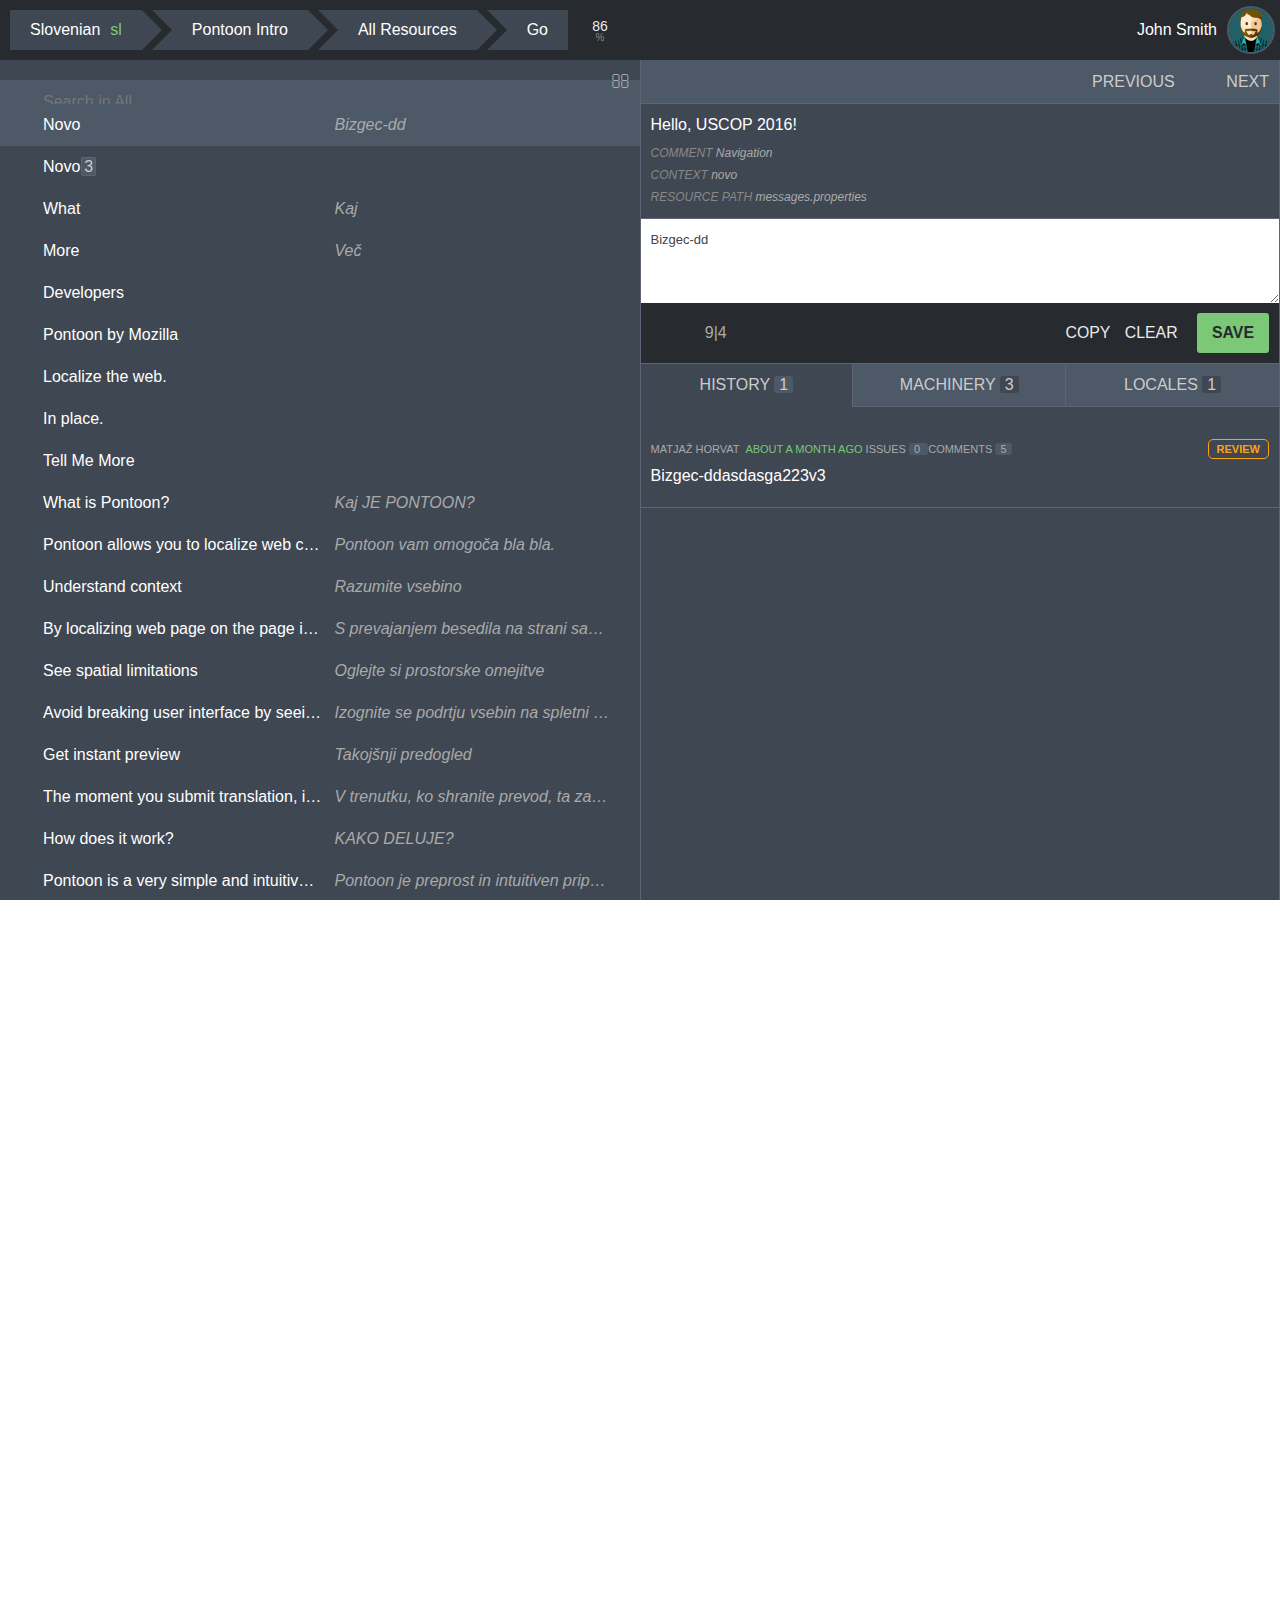
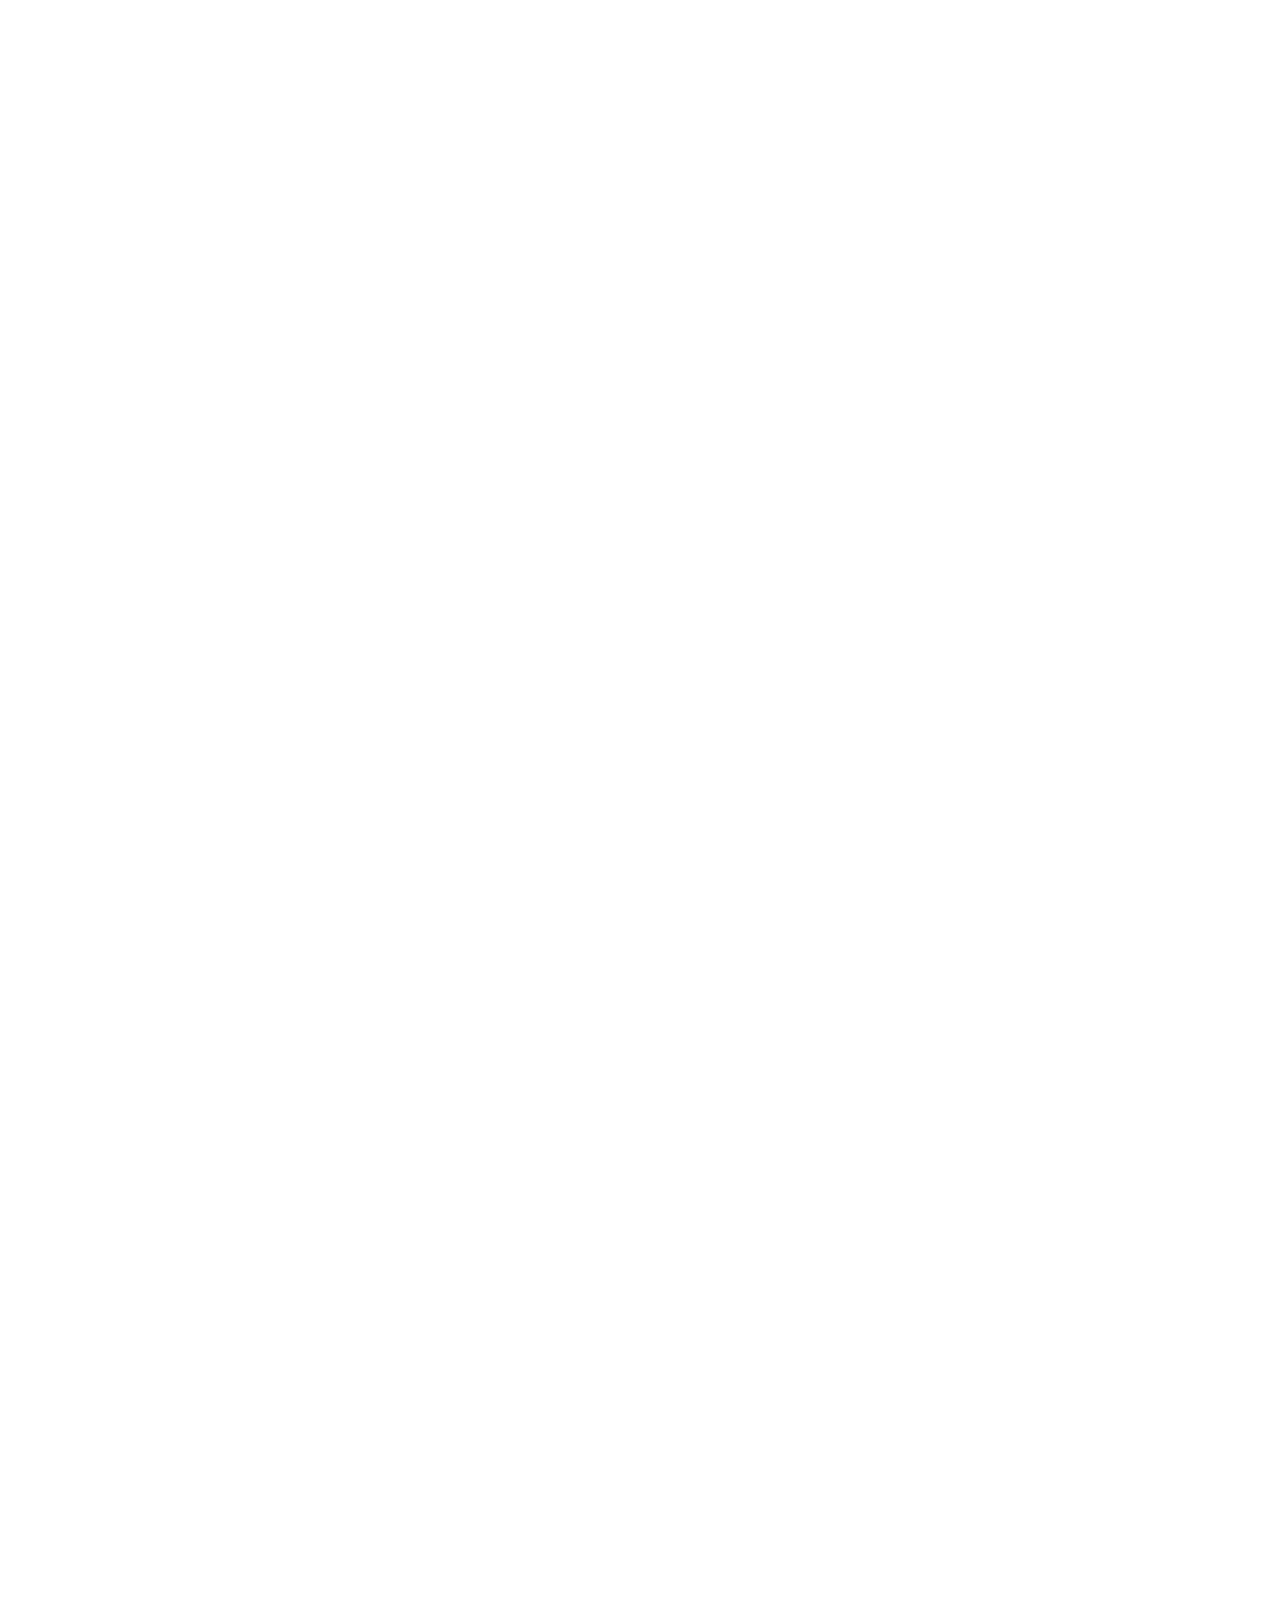
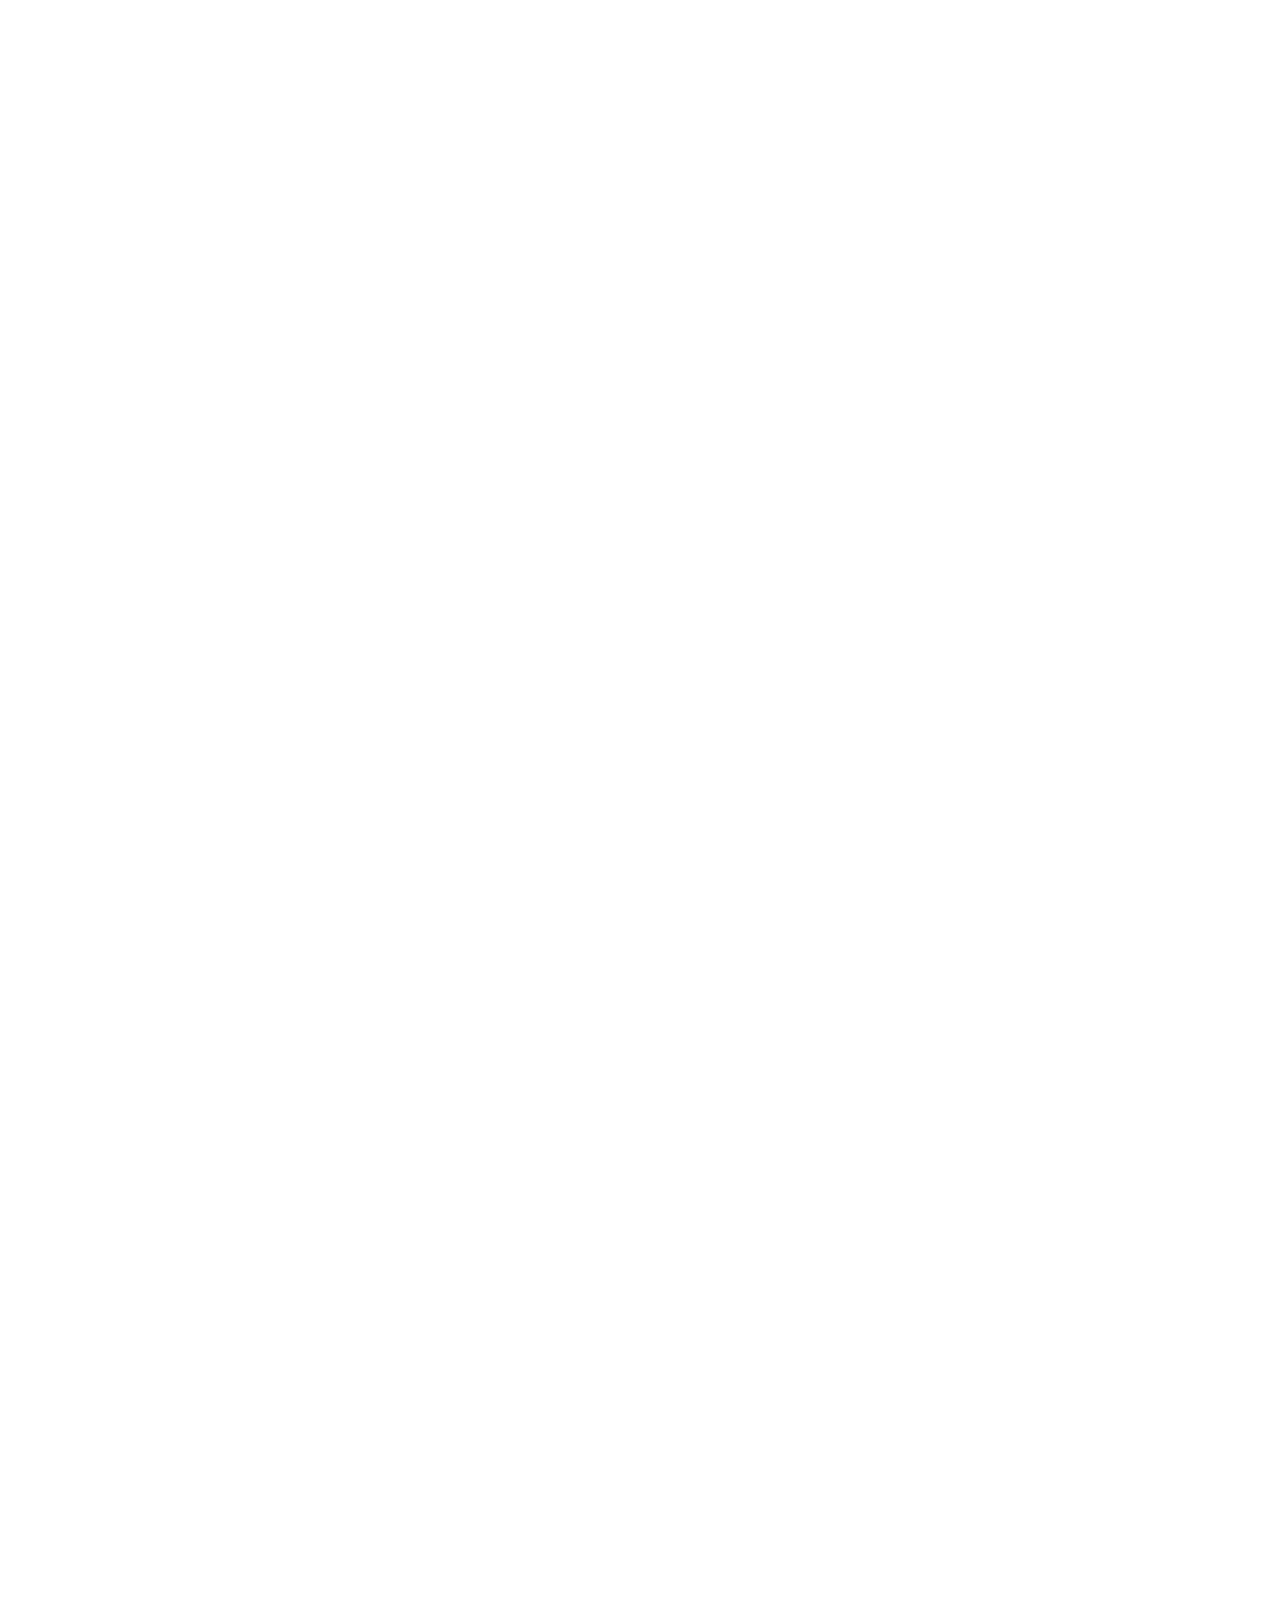
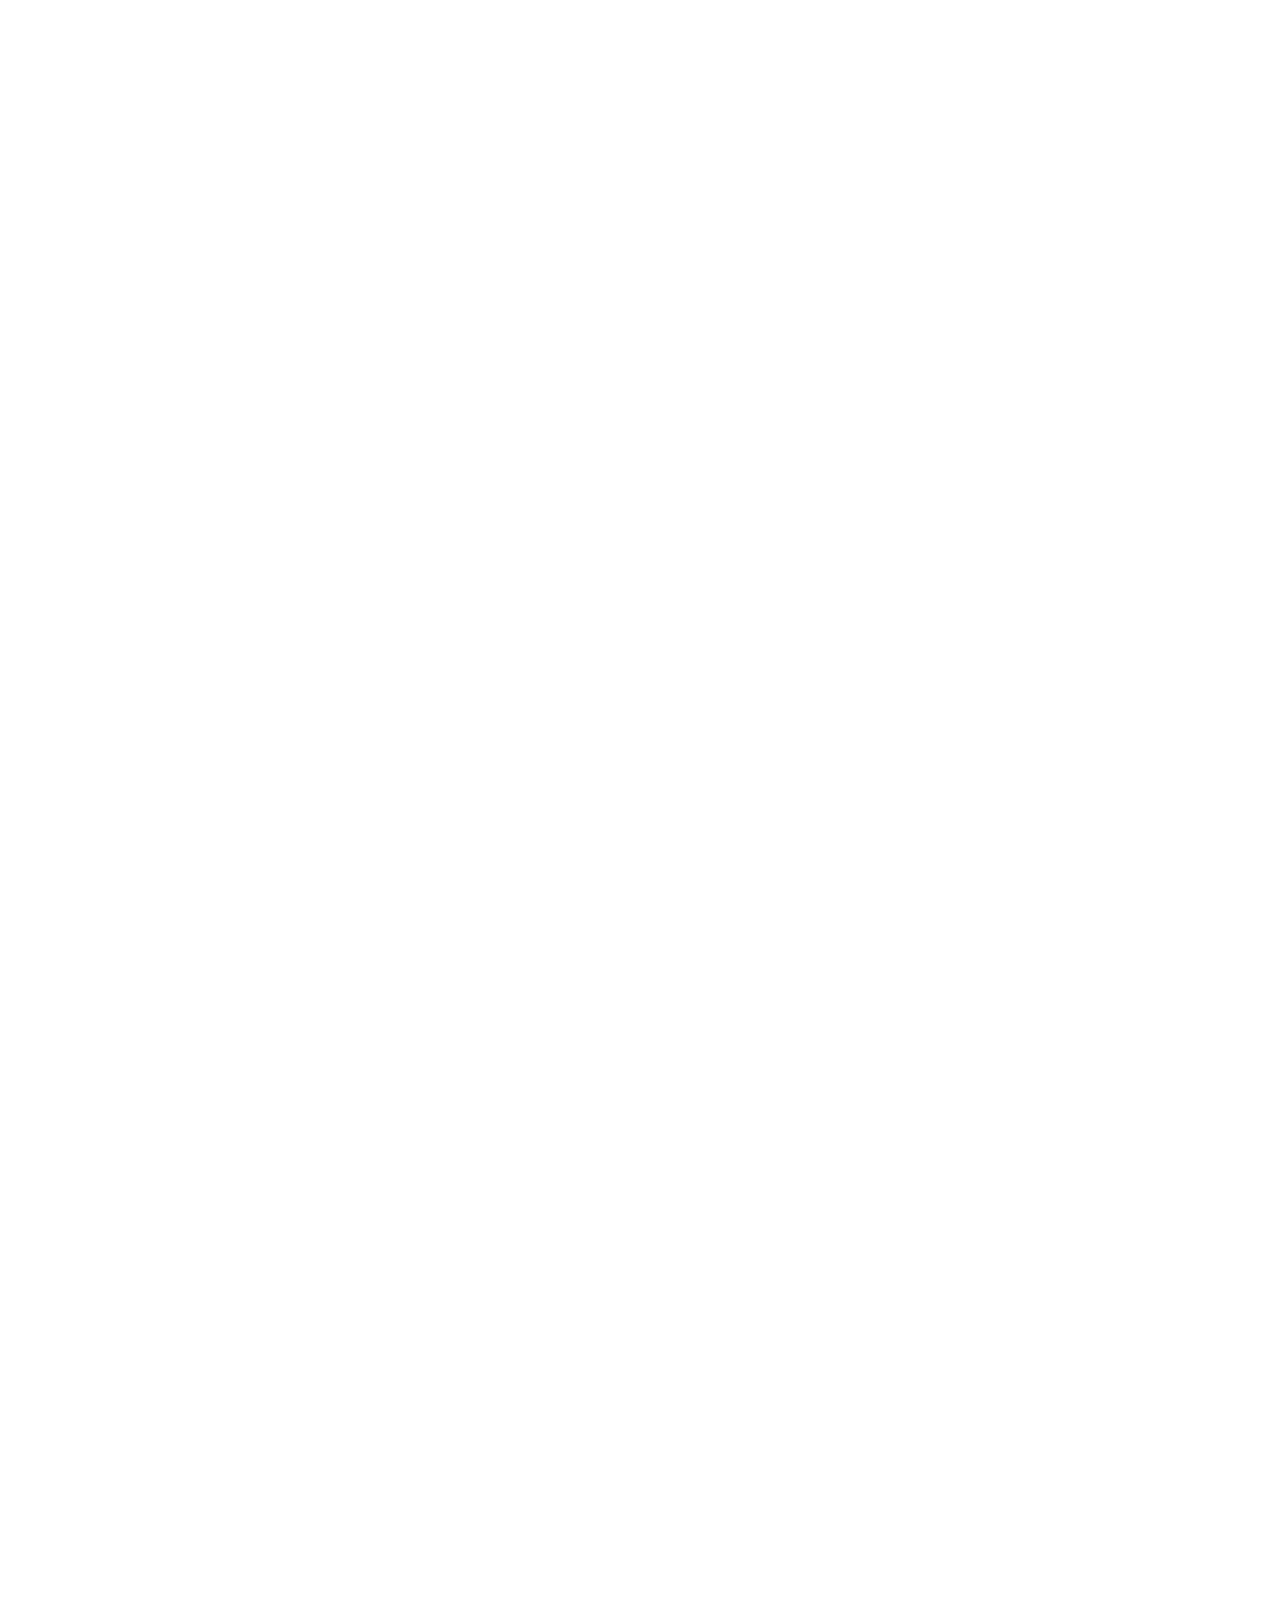
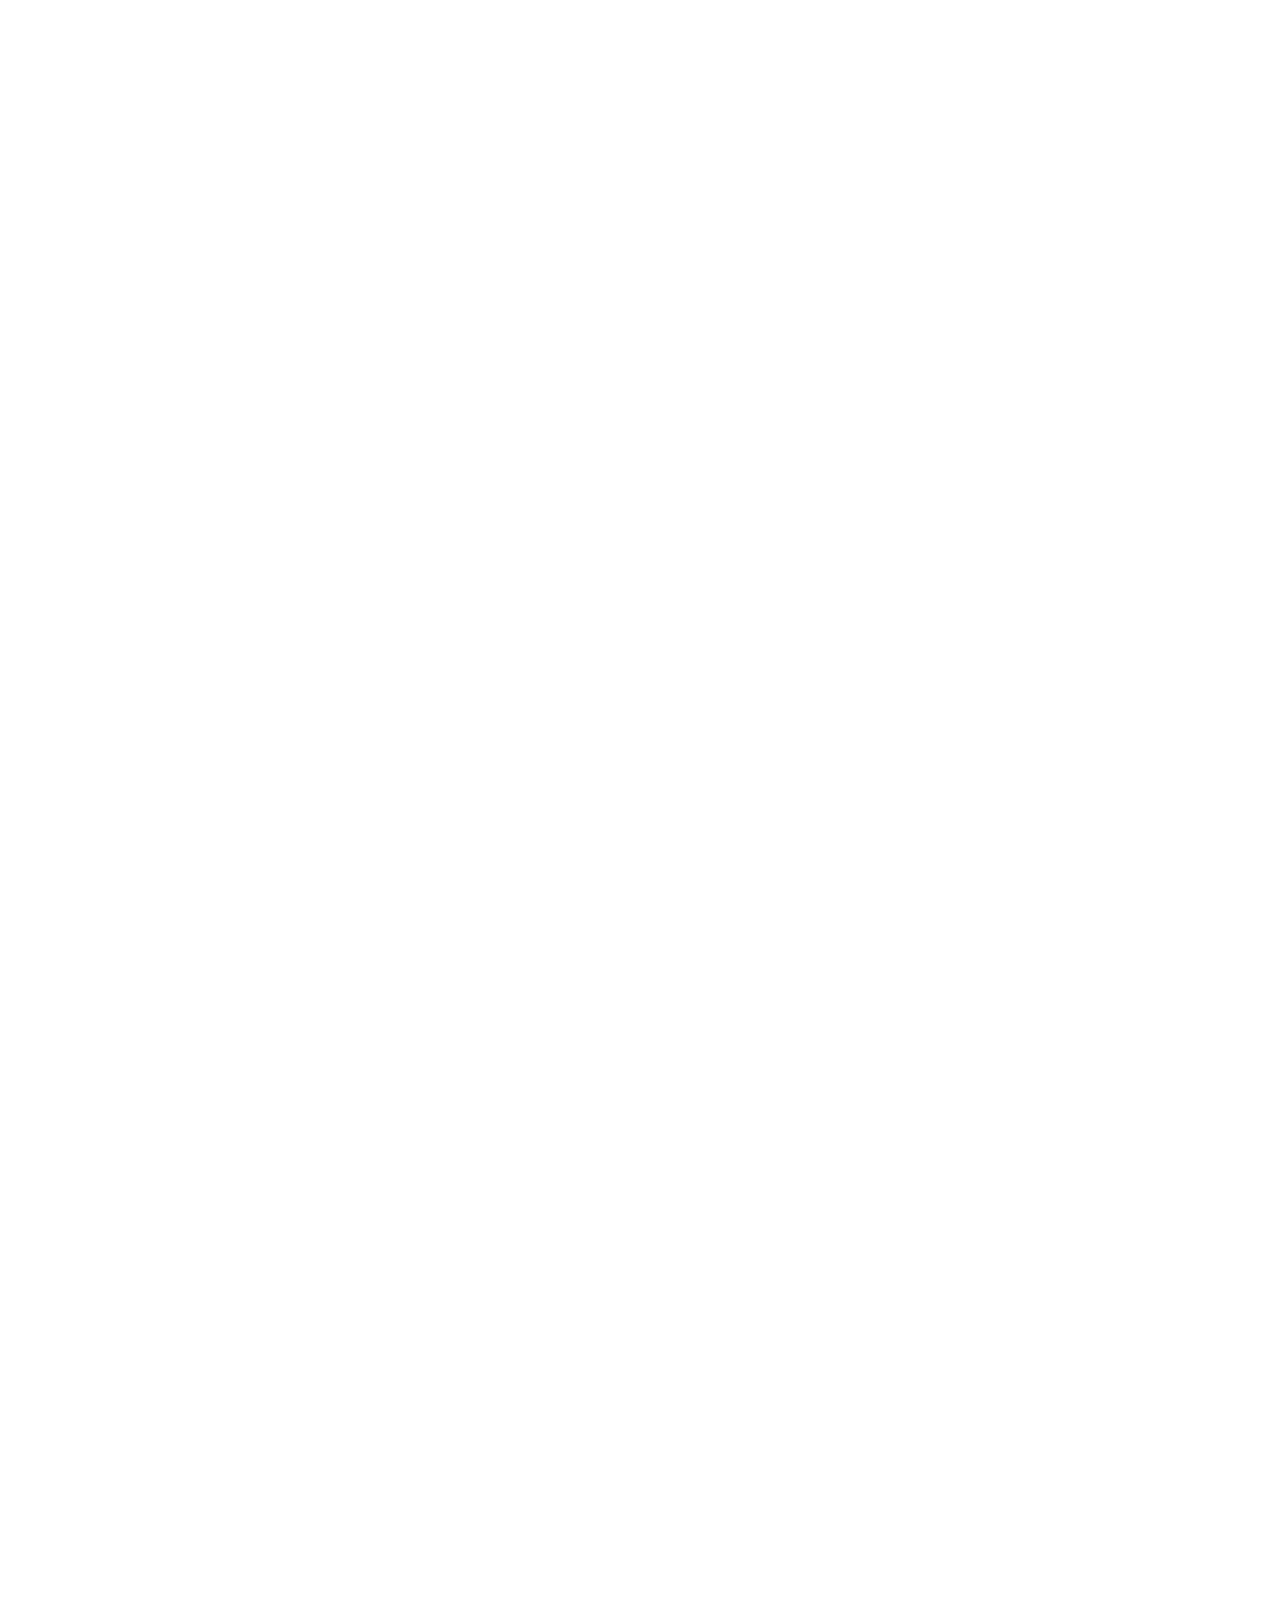
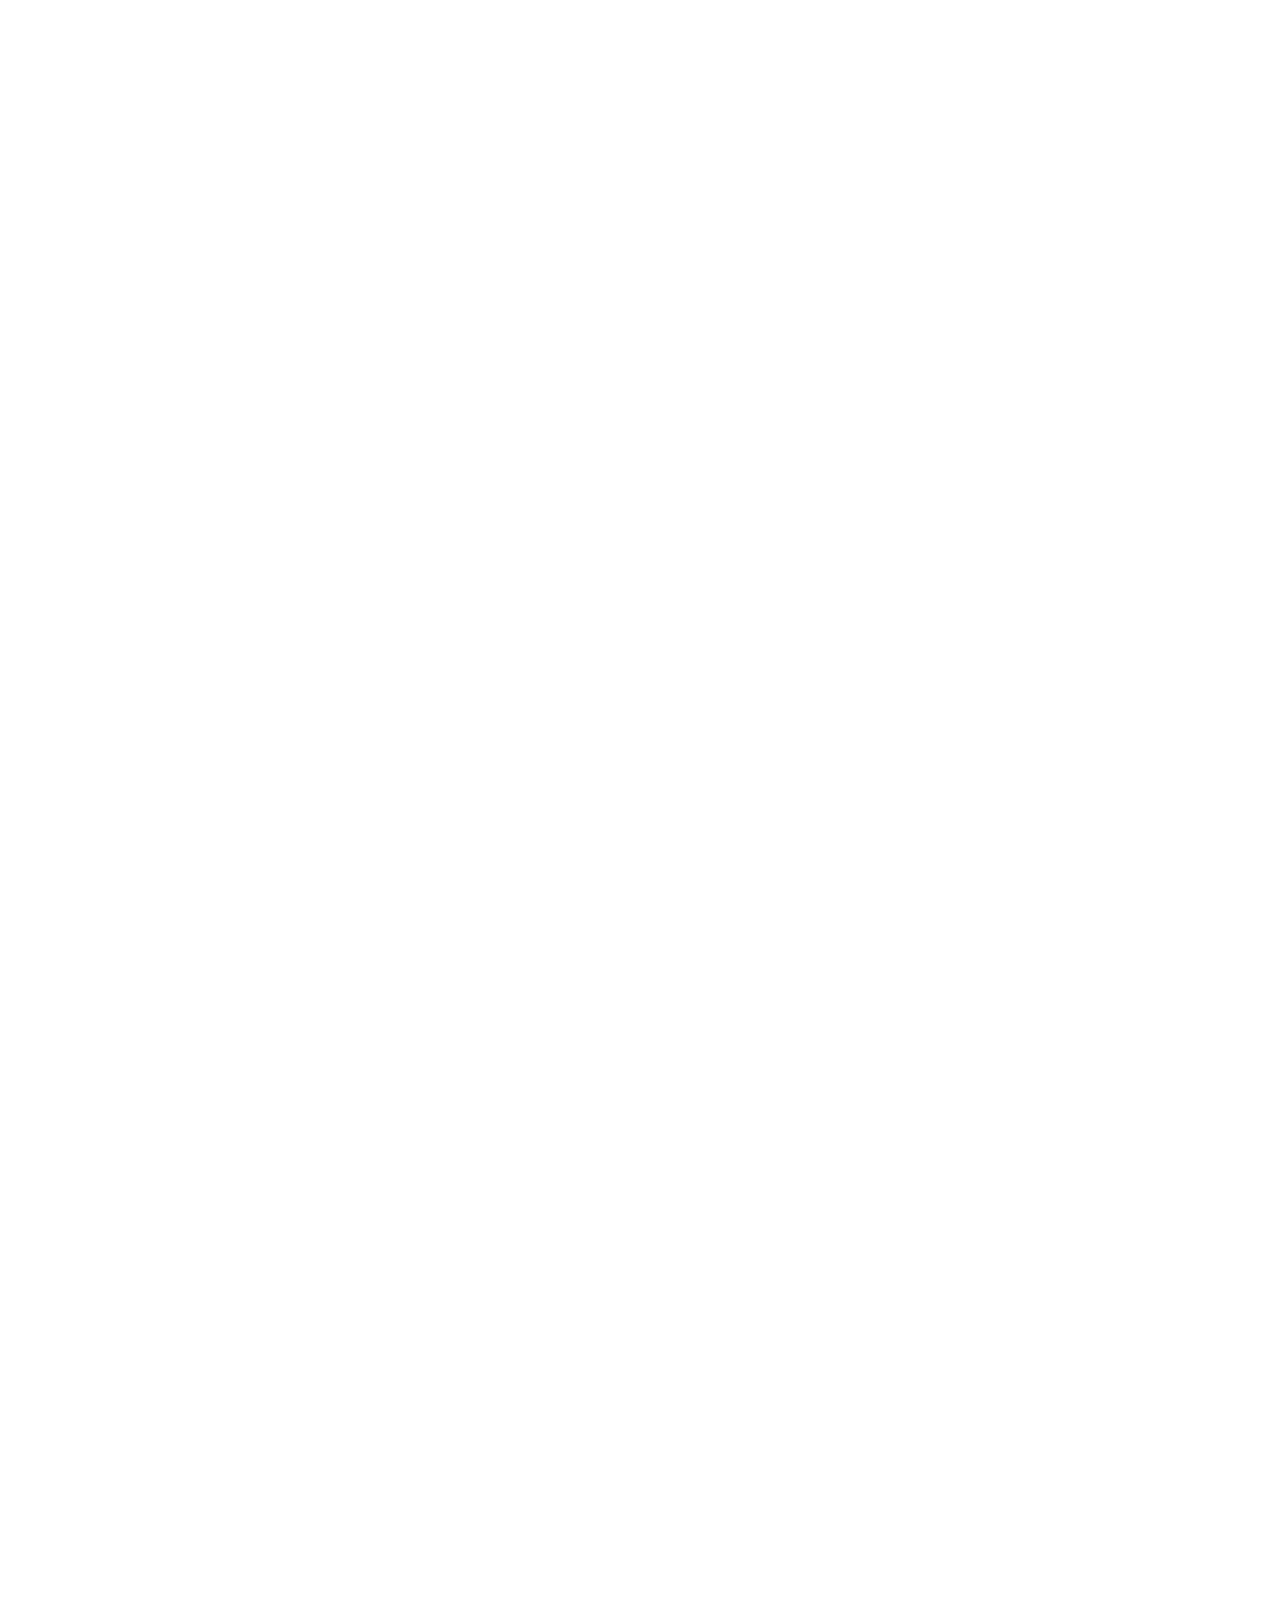
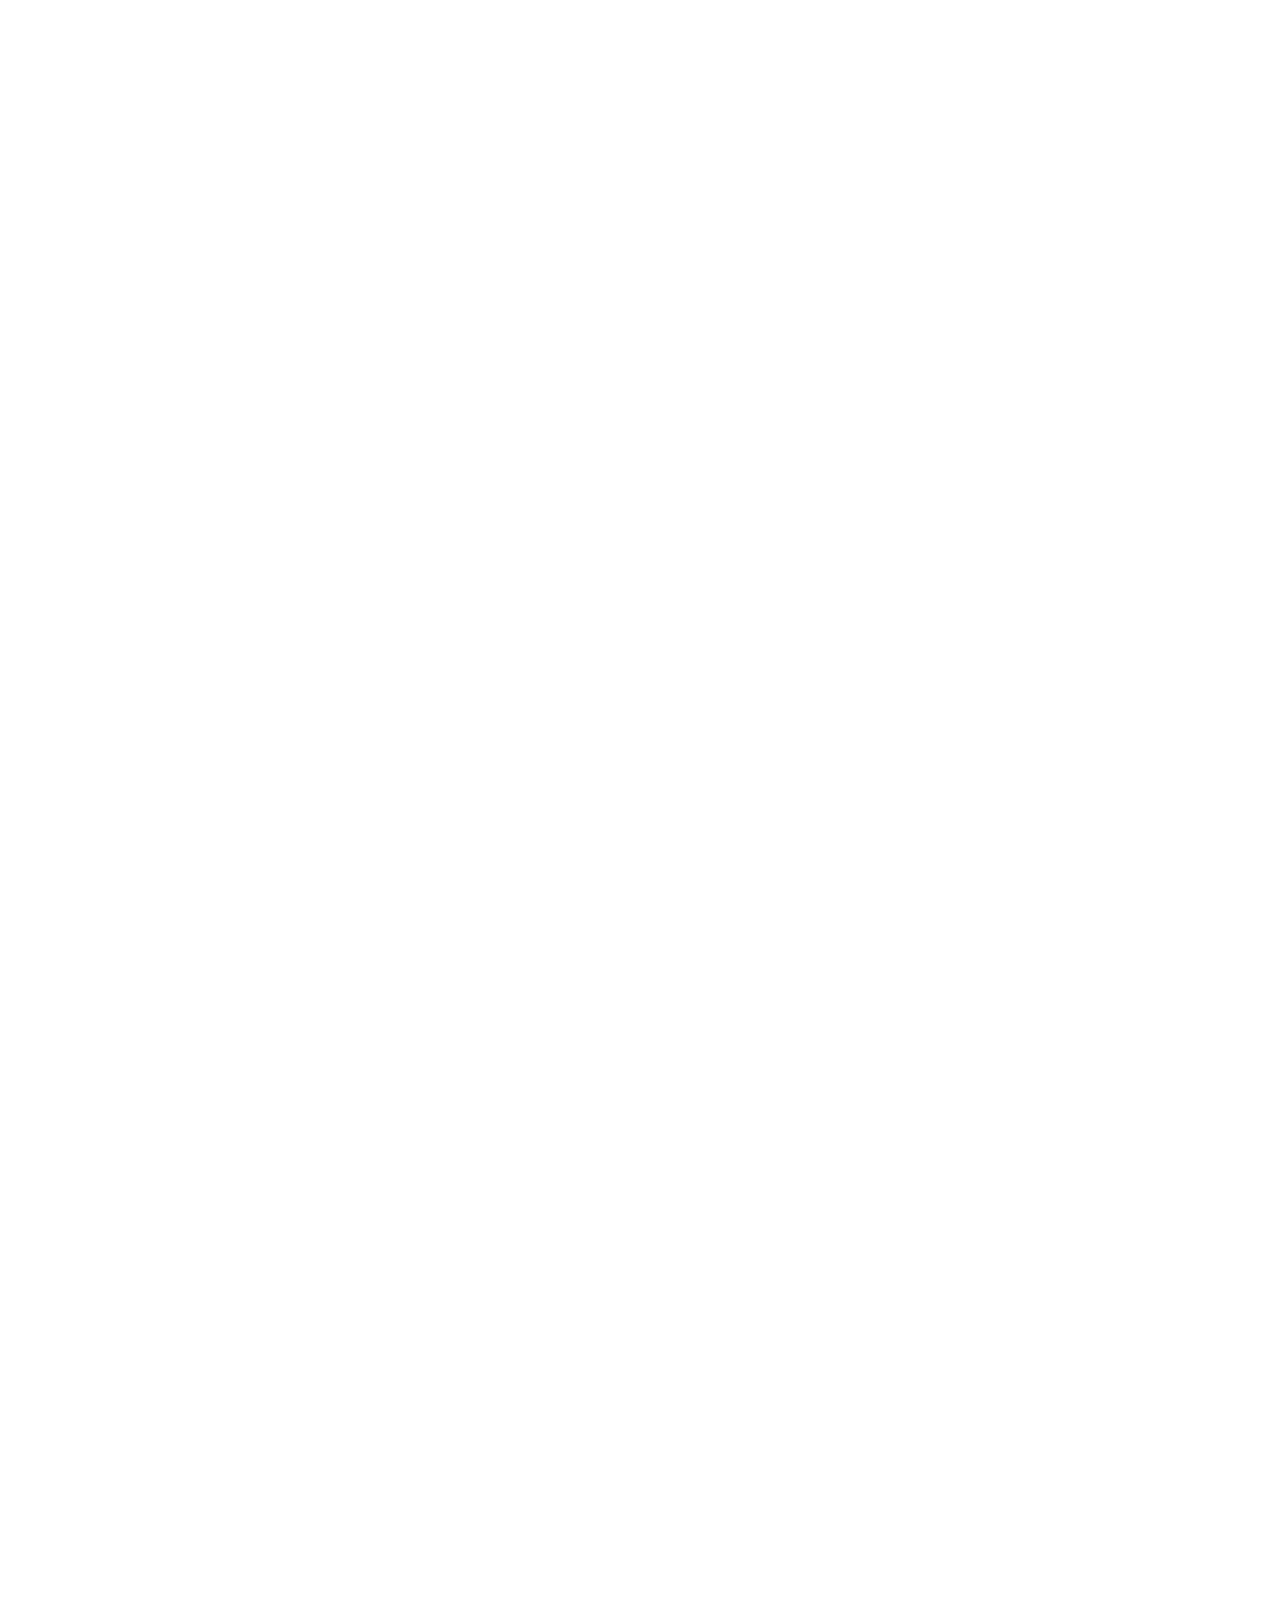
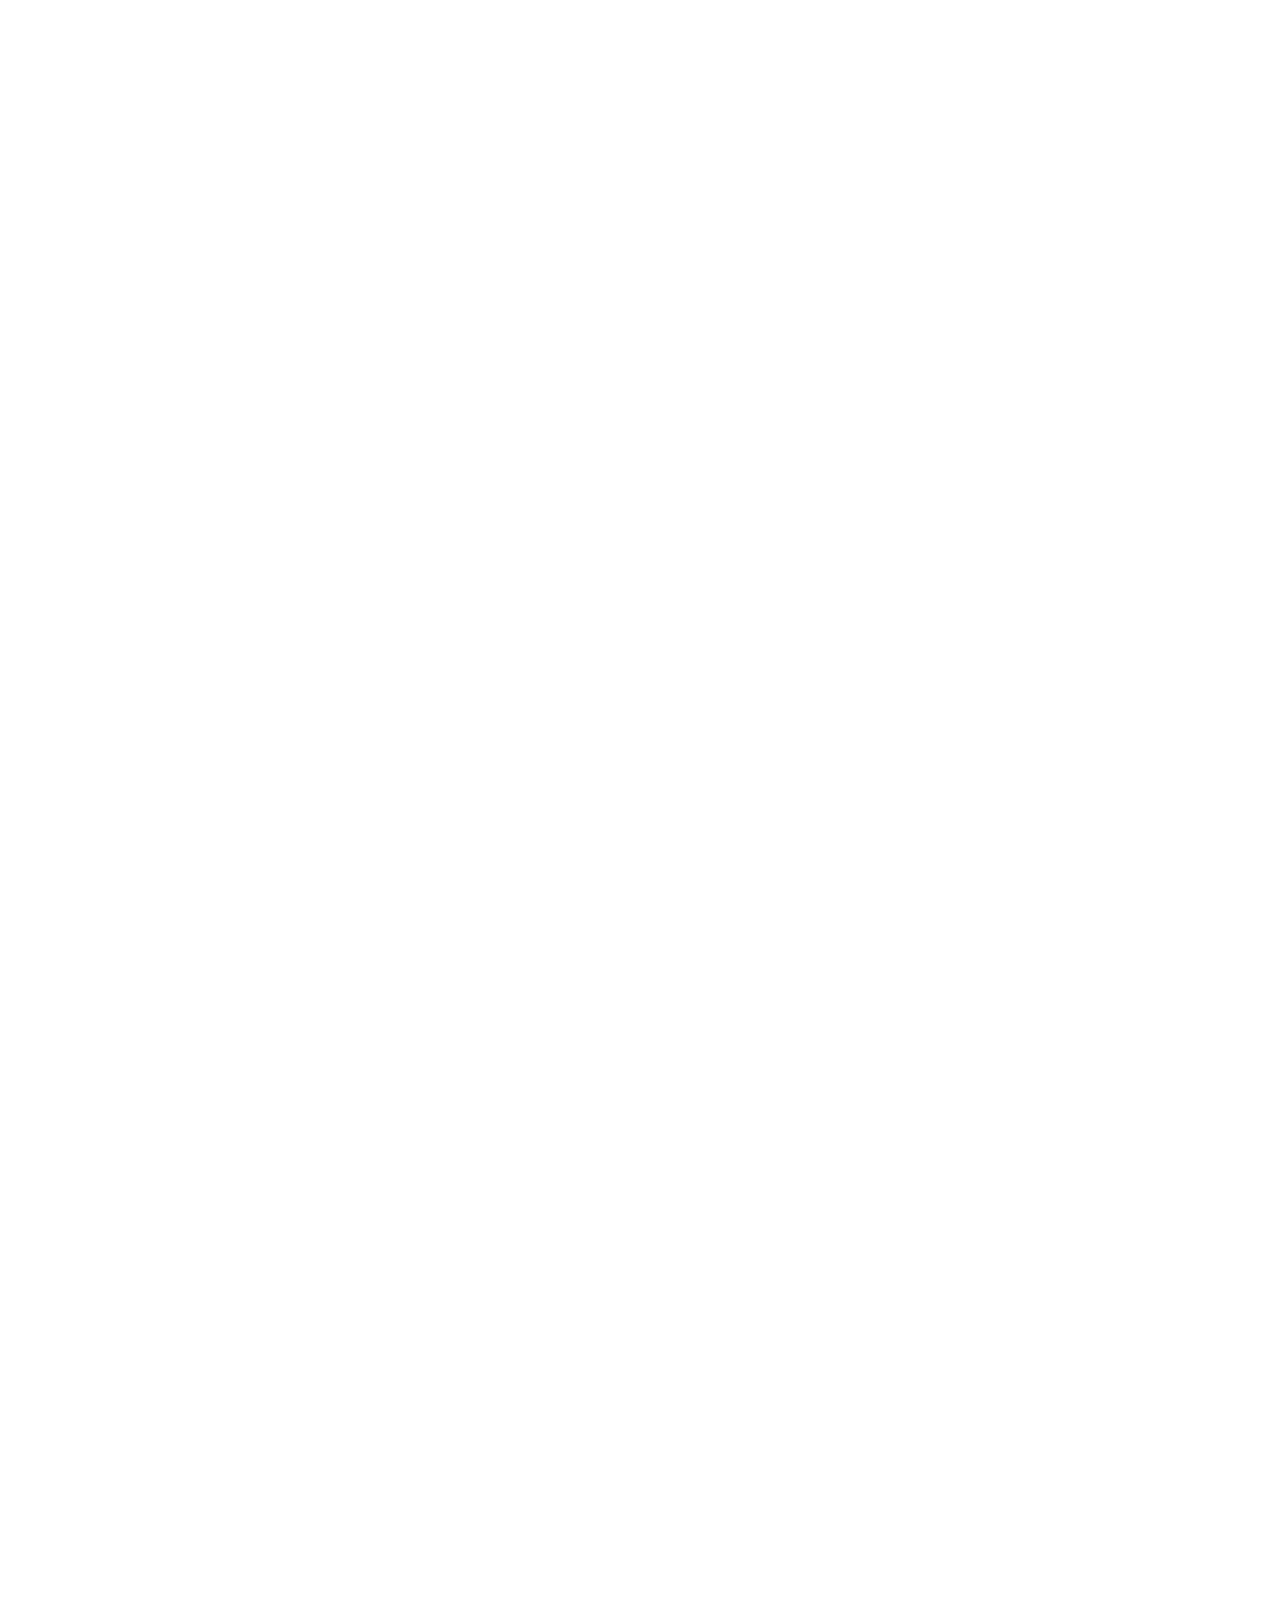
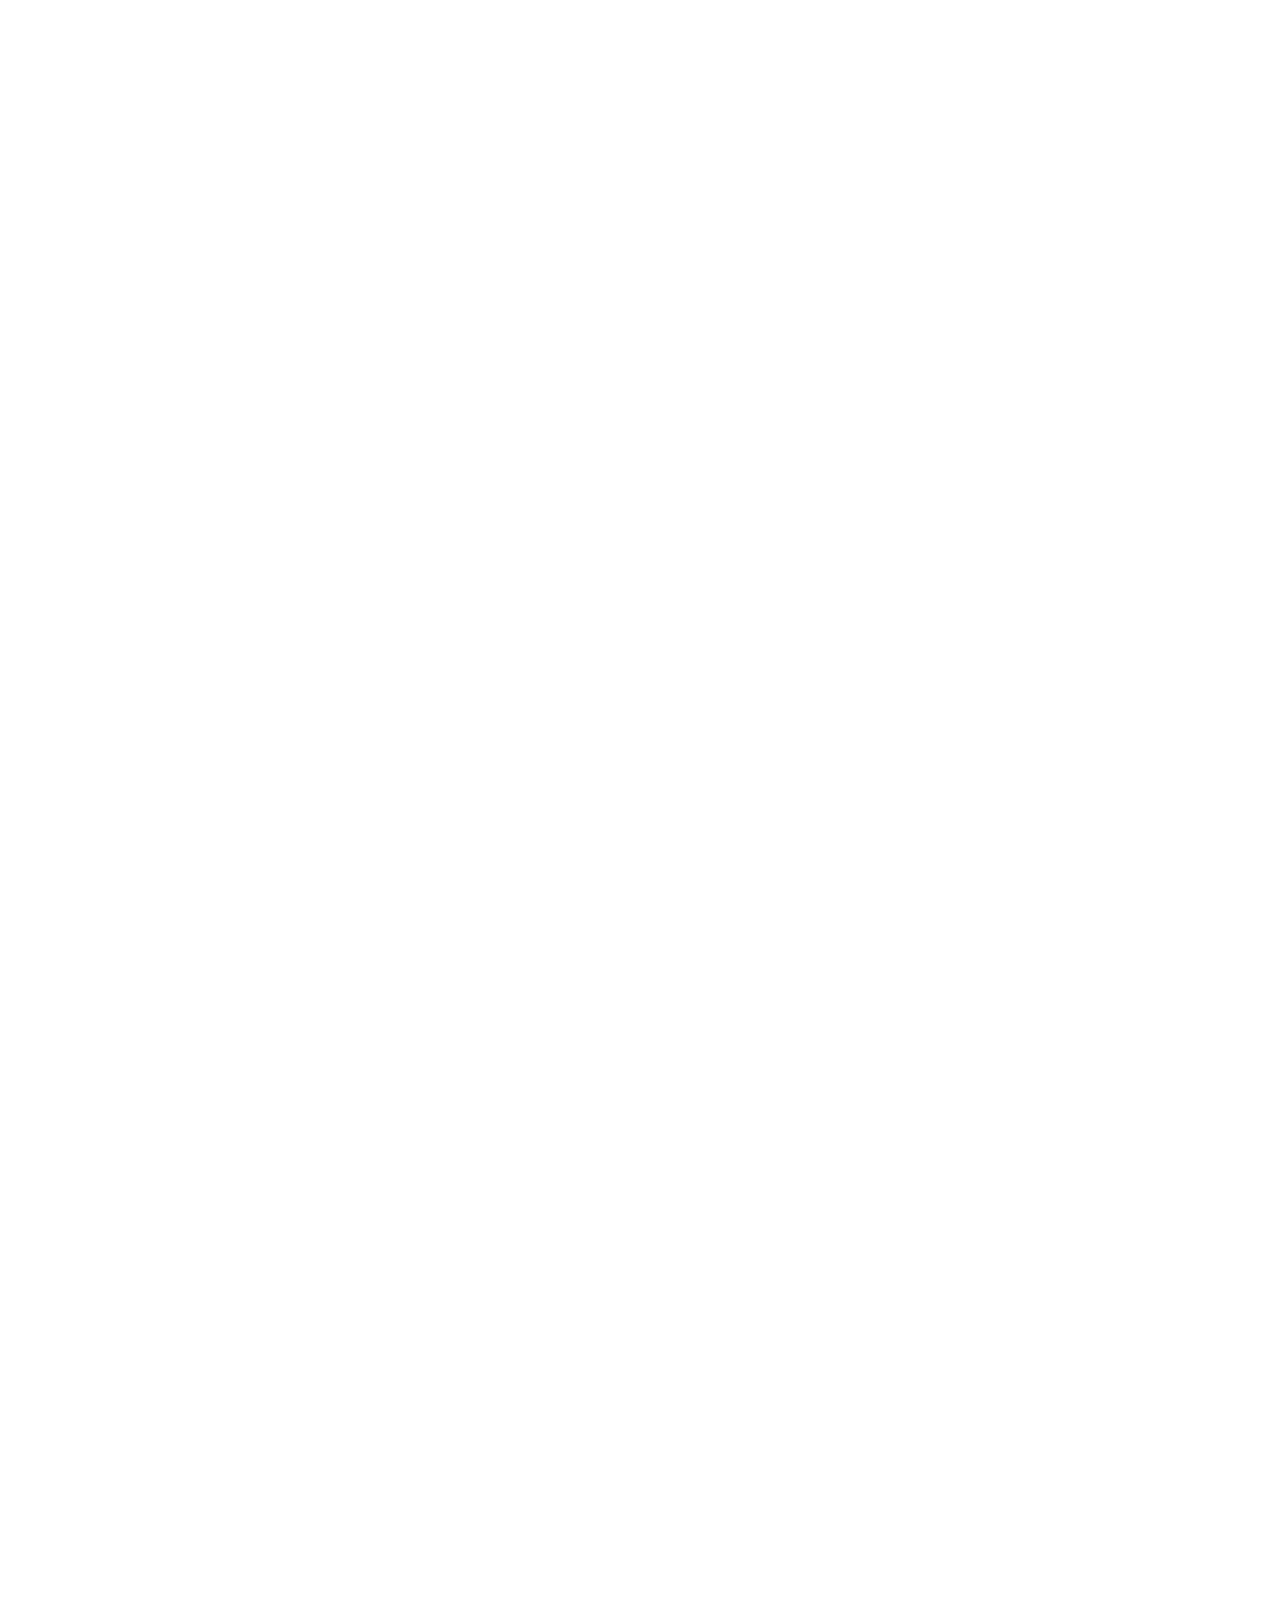
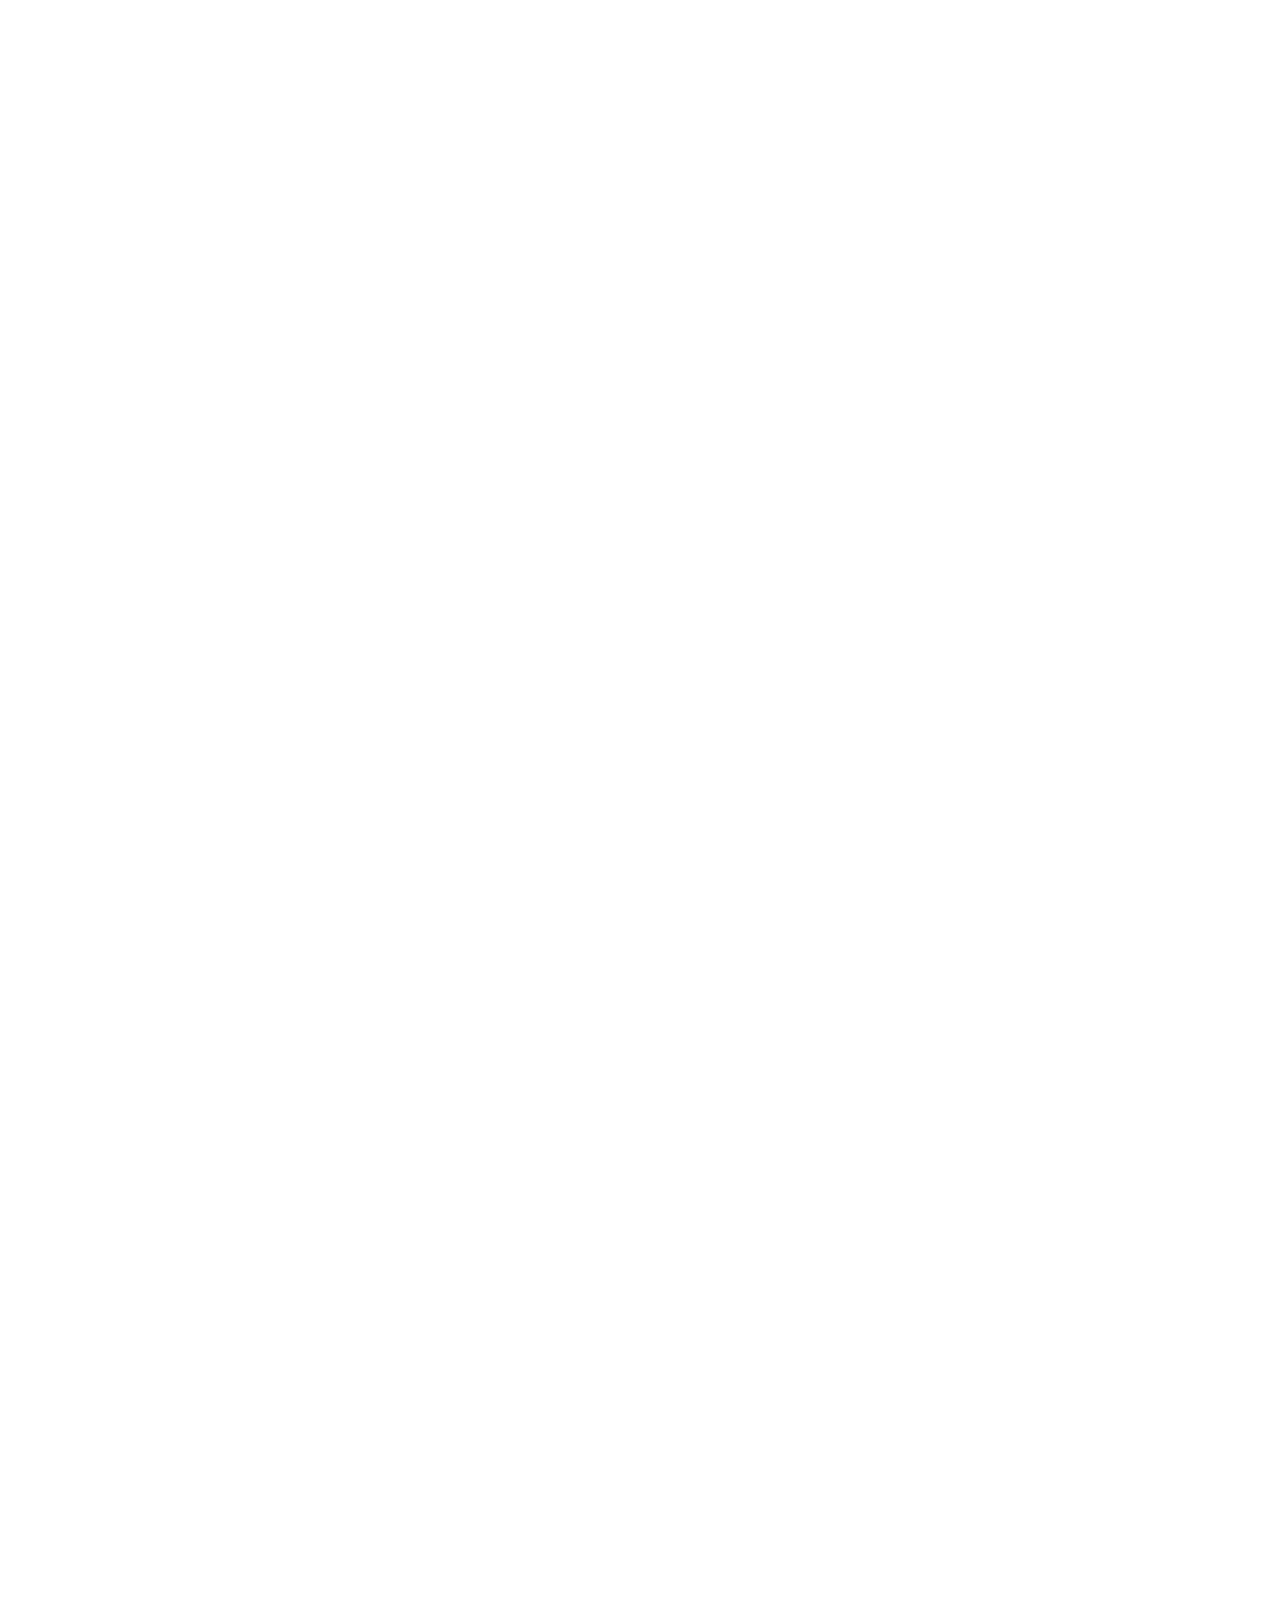
==== commit 1f784b32: "Comment count can be hardcoded" ====
--- a/index.html
+++ b/index.html
@@ -10,25 +10,24 @@
     <meta name="description" content="Live web localization tool">
     <meta name="author" content="Mozilla">
 
-    <link rel="stylesheet" href="css/easy-autocomplete.min.css">
-	<link rel="stylesheet" href="css/easy-autocomplete.themes.min.css">
-	<link href="css/style.css" rel="stylesheet" type="text/css">
-	<link href="lib/font-awesome.css" rel="stylesheet" type="text/css">
-      
+      <link href="css/style.css" rel="stylesheet" type="text/css">
+<link href="lib/font-awesome.css" rel="stylesheet" type="text/css">
+
   <link href="lib/jquery-ui.css" rel="stylesheet" type="text/css">
 <link href="lib/jquery-ui-timepicker-addon.css" rel="stylesheet" type="text/css">
 <link href="css/translate.css" rel="stylesheet" type="text/css">
 <link href="css/mqm.css" rel="stylesheet" type="text/css">
 
 
-    
+
+
   </head>
 
   <body class="translate">
-    
+
 <div id="browserid-info" style="display: none;" data-info="{&quot;loginUrl&quot;: &quot;/browserid/login/&quot;, &quot;requestArgs&quot;: {&quot;siteName&quot;: &quot;Pontoon&quot;}, &quot;logoutUrl&quot;: &quot;/browserid/logout/&quot;, &quot;csrfUrl&quot;: &quot;/browserid/csrf/&quot;}">
 </div>
-    
+
 <!-- Server data -->
 <div id="server" class="hidden" data-site-url="http://localhost:8000" data-csrf="CIwHlM3sYsyYUpbat2RlZjU1AHpQy29W" data-id="4" data-username="dvgiVCmoeidF2xcqSnBHtpzLTFU" data-user-translated-locales="[&quot;a&quot;, &quot;af&quot;, &quot;sq&quot;, &quot;ar&quot;, &quot;an&quot;, &quot;hy-AM&quot;, &quot;as&quot;, &quot;ast&quot;, &quot;az&quot;, &quot;eu&quot;, &quot;be&quot;, &quot;bn-BD&quot;, &quot;bn-IN&quot;, &quot;bs&quot;, &quot;br&quot;, &quot;bg&quot;, &quot;my&quot;, &quot;ca&quot;, &quot;zh-CN&quot;, &quot;zh-TW&quot;, &quot;hr&quot;, &quot;cs&quot;, &quot;da&quot;, &quot;nl&quot;, &quot;en&quot;, &quot;en-GB&quot;, &quot;en-US&quot;, &quot;en-ZA&quot;, &quot;en-1&quot;, &quot;eo&quot;, &quot;et&quot;, &quot;fi&quot;, &quot;fr&quot;, &quot;fur&quot;, &quot;ff&quot;, &quot;gd&quot;, &quot;gl&quot;, &quot;ka&quot;, &quot;de&quot;, &quot;el&quot;, &quot;gn&quot;, &quot;gu-IN&quot;, &quot;ht&quot;, &quot;he&quot;, &quot;hi-IN&quot;, &quot;hu&quot;, &quot;is&quot;, &quot;ilo&quot;, &quot;id&quot;, &quot;ga-IE&quot;, &quot;it&quot;, &quot;ja&quot;, &quot;kn&quot;, &quot;csb&quot;, &quot;kk&quot;, &quot;km&quot;, &quot;ko&quot;, &quot;ku&quot;, &quot;lv&quot;, &quot;lij&quot;, &quot;lt&quot;, &quot;dsb&quot;, &quot;mk&quot;, &quot;mai&quot;, &quot;ms&quot;, &quot;ml&quot;, &quot;mr&quot;, &quot;mn&quot;, &quot;ne-NP&quot;, &quot;nso&quot;, &quot;nb-NO&quot;, &quot;nn-NO&quot;, &quot;oc&quot;, &quot;or&quot;, &quot;fa&quot;, &quot;pl&quot;, &quot;pt-BR&quot;, &quot;pt-PT&quot;, &quot;pa-IN&quot;, &quot;ro&quot;, &quot;rm&quot;, &quot;ru&quot;, &quot;sr&quot;, &quot;si&quot;, &quot;sk&quot;, &quot;sl&quot;, &quot;son&quot;, &quot;es&quot;, &quot;es-AR&quot;, &quot;es-CL&quot;, &quot;es-ES&quot;, &quot;es-MX&quot;, &quot;sw&quot;, &quot;sv-SE&quot;, &quot;tl&quot;, &quot;ta&quot;, &quot;ta-LK&quot;, &quot;te&quot;, &quot;th&quot;, &quot;tr&quot;, &quot;uk&quot;, &quot;hsb&quot;, &quot;ur&quot;, &quot;uz&quot;, &quot;vi&quot;, &quot;cy&quot;, &quot;fy-NL&quot;, &quot;wo&quot;, &quot;xh&quot;, &quot;zu&quot;]" data-manager="true" data-authors="[{&quot;display_name&quot;: &quot;Matja\u017e Horvat&quot;, &quot;gravatar_url&quot;: &quot;//www.gravatar.com/avatar/b7aed7b21e849ab3d67ffd811313a75b?s=44&quot;, &quot;id&quot;: 4, &quot;role&quot;: &quot;Admin&quot;, &quot;translation_count&quot;: 12, &quot;email&quot;: &quot;matjaz.horvat@gmail.com&quot;}]" data-counts-per-minute="[[1466664060000, 38], [1470042120000, 1], [1470073680000, 1], [1470074280000, 1], [1470075540000, 1], [1470121860000, 1], [1470121920000, 1], [1470121980000, 1], [1470132780000, 1], [1470132840000, 1], [1470676620000, 1], [1471457880000, 1]]" data-display-name="Matjaž Horvat" data-locales-order="[&quot;it&quot;, &quot;fr&quot;, &quot;de&quot;]">
 </div>
@@ -36,2061 +35,2045 @@
 <!-- Main toolbar -->
 <header>
   <div class="container clearfix">
-    
+
 
 
 <!-- Locale selector -->
 <div class="locale select">
-  
+
   <div class="button breadcrumbs selector noselect">
     <span class="language" data-code="sl">Slovenian</span><span class="code">sl</span>
   </div>
-  
+
   <div class="menu" style="display: none;">
     <div class="search-wrapper clearfix">
       <div class="icon fa fa-search"></div>
       <input autocomplete="off" autofocus="" type="search">
     </div>
-    
+
     <ul>
-      
-        
-          
-        
         <li class="clearfix">
           <span class="language" data-cldr_plurals="[1]" data-code="a" data-plural_rule="" data-name="A" data-nplurals="1">
-            
               A
-            
-          </span>
-
-          <span class="code">
-            
+          </span>
+          <span class="code">
               a
-            
-          </span>
-
-          
-        </li>
-      
-        
-          
-        
+          </span>
+      </li>
         <li class="clearfix">
           <span class="language" data-cldr_plurals="[1, 5]" data-code="af" data-plural_rule="(n != 1)" data-name="Afrikaans" data-nplurals="2">
-            
               Afrikaans
-            
-          </span>
-
-          <span class="code">
-            
+
+          </span>
+
+          <span class="code">
+
               af
-            
-          </span>
-
-          
-        </li>
-      
-        
-          
-        
+
+          </span>
+
+
+        </li>
+
+
+
+
         <li class="clearfix">
           <span class="language" data-cldr_plurals="[1, 5]" data-code="sq" data-plural_rule="(n != 1)" data-name="Albanian" data-nplurals="2">
-            
+
               Albanian
-            
-          </span>
-
-          <span class="code">
-            
+
+          </span>
+
+          <span class="code">
+
               sq
-            
-          </span>
-
-          
-        </li>
-      
-        
-          
-        
+
+          </span>
+
+
+        </li>
+
+
+
+
         <li class="clearfix">
           <span class="language" data-cldr_plurals="[0, 1, 2, 3, 4, 5]" data-code="ar" data-plural_rule="(n==0 ? 0 : n==1 ? 1 : n==2 ? 2 : n%100&gt;=3 &amp;&amp; n%100&lt;=10 ? 3 : n%100&gt;=11 ? 4 : 5)" data-name="Arabic" data-nplurals="6">
-            
+
               Arabic
-            
-          </span>
-
-          <span class="code">
-            
+
+          </span>
+
+          <span class="code">
+
               ar
-            
-          </span>
-
-          
-        </li>
-      
-        
-          
-        
+
+          </span>
+
+
+        </li>
+
+
+
+
         <li class="clearfix">
           <span class="language" data-cldr_plurals="[1, 5]" data-code="an" data-plural_rule="(n != 1)" data-name="Aragonese" data-nplurals="2">
-            
+
               Aragonese
-            
-          </span>
-
-          <span class="code">
-            
+
+          </span>
+
+          <span class="code">
+
               an
-            
-          </span>
-
-          
-        </li>
-      
-        
-          
-        
+
+          </span>
+
+
+        </li>
+
+
+
+
         <li class="clearfix">
           <span class="language" data-cldr_plurals="[1, 5]" data-code="hy-AM" data-plural_rule="(n != 1)" data-name="Armenian" data-nplurals="2">
-            
+
               Armenian
-            
-          </span>
-
-          <span class="code">
-            
+
+          </span>
+
+          <span class="code">
+
               hy-AM
-            
-          </span>
-
-          
-        </li>
-      
-        
-          
-        
+
+          </span>
+
+
+        </li>
+
+
+
+
         <li class="clearfix">
           <span class="language" data-cldr_plurals="[1, 5]" data-code="as" data-plural_rule="(n != 1)" data-name="Assamese" data-nplurals="2">
-            
+
               Assamese
-            
-          </span>
-
-          <span class="code">
-            
+
+          </span>
+
+          <span class="code">
+
               as
-            
-          </span>
-
-          
-        </li>
-      
-        
-          
-        
+
+          </span>
+
+
+        </li>
+
+
+
+
         <li class="clearfix">
           <span class="language" data-cldr_plurals="[1, 5]" data-code="ast" data-plural_rule="(n != 1)" data-name="Asturian" data-nplurals="2">
-            
+
               Asturian
-            
-          </span>
-
-          <span class="code">
-            
+
+          </span>
+
+          <span class="code">
+
               ast
-            
-          </span>
-
-          
-        </li>
-      
-        
-          
-        
+
+          </span>
+
+
+        </li>
+
+
+
+
         <li class="clearfix">
           <span class="language" data-cldr_plurals="[1, 5]" data-code="az" data-plural_rule="(n != 1)" data-name="Azerbaijani" data-nplurals="2">
-            
+
               Azerbaijani
-            
-          </span>
-
-          <span class="code">
-            
+
+          </span>
+
+          <span class="code">
+
               az
-            
-          </span>
-
-          
-        </li>
-      
-        
-          
-        
+
+          </span>
+
+
+        </li>
+
+
+
+
         <li class="clearfix">
           <span class="language" data-cldr_plurals="[1, 5]" data-code="eu" data-plural_rule="(n != 1)" data-name="Basque" data-nplurals="2">
-            
+
               Basque
-            
-          </span>
-
-          <span class="code">
-            
+
+          </span>
+
+          <span class="code">
+
               eu
-            
-          </span>
-
-          
-        </li>
-      
-        
-          
-        
+
+          </span>
+
+
+        </li>
+
+
+
+
         <li class="clearfix">
           <span class="language" data-cldr_plurals="[1, 3, 5]" data-code="be" data-plural_rule="(n%10==1 &amp;&amp; n%100!=11 ? 0 : n%10&gt;=2 &amp;&amp; n%10&lt;=4 &amp;&amp; (n%100&lt;10 || n%100&gt;=20) ? 1 : 2)" data-name="Belarusian" data-nplurals="3">
-            
+
               Belarusian
-            
-          </span>
-
-          <span class="code">
-            
+
+          </span>
+
+          <span class="code">
+
               be
-            
-          </span>
-
-          
-        </li>
-      
-        
-          
-        
+
+          </span>
+
+
+        </li>
+
+
+
+
         <li class="clearfix">
           <span class="language" data-cldr_plurals="[1, 5]" data-code="bn-BD" data-plural_rule="(n != 1)" data-name="Bengali" data-nplurals="2">
-            
+
               Bengali
-            
-          </span>
-
-          <span class="code">
-            
+
+          </span>
+
+          <span class="code">
+
               bn-BD
-            
-          </span>
-
-          
-        </li>
-      
-        
-          
-        
+
+          </span>
+
+
+        </li>
+
+
+
+
         <li class="clearfix">
           <span class="language" data-cldr_plurals="[1, 5]" data-code="bn-IN" data-plural_rule="(n != 1)" data-name="Bengali" data-nplurals="2">
-            
+
               Bengali
-            
-          </span>
-
-          <span class="code">
-            
+
+          </span>
+
+          <span class="code">
+
               bn-IN
-            
-          </span>
-
-          
-        </li>
-      
-        
-          
-        
+
+          </span>
+
+
+        </li>
+
+
+
+
         <li class="clearfix">
           <span class="language" data-cldr_plurals="[1, 3, 5]" data-code="bs" data-plural_rule="(n%10==1 &amp;&amp; n%100!=11 ? 0 : n%10&gt;=2 &amp;&amp; n%10&lt;=4 &amp;&amp; (n%100&lt;10 || n%100&gt;=20) ? 1 : 2)" data-name="Bosnian" data-nplurals="3">
-            
+
               Bosnian
-            
-          </span>
-
-          <span class="code">
-            
+
+          </span>
+
+          <span class="code">
+
               bs
-            
-          </span>
-
-          
-        </li>
-      
-        
-          
-        
+
+          </span>
+
+
+        </li>
+
+
+
+
         <li class="clearfix">
           <span class="language" data-cldr_plurals="[1, 5]" data-code="br" data-plural_rule="(n &gt; 1)" data-name="Breton" data-nplurals="2">
-            
+
               Breton
-            
-          </span>
-
-          <span class="code">
-            
+
+          </span>
+
+          <span class="code">
+
               br
-            
-          </span>
-
-          
-        </li>
-      
-        
-          
-        
+
+          </span>
+
+
+        </li>
+
+
+
+
         <li class="clearfix">
           <span class="language" data-cldr_plurals="[1, 5]" data-code="bg" data-plural_rule="(n != 1)" data-name="Bulgarian" data-nplurals="2">
-            
+
               Bulgarian
-            
-          </span>
-
-          <span class="code">
-            
+
+          </span>
+
+          <span class="code">
+
               bg
-            
-          </span>
-
-          
-        </li>
-      
-        
-          
-        
+
+          </span>
+
+
+        </li>
+
+
+
+
         <li class="clearfix">
           <span class="language" data-cldr_plurals="[5]" data-code="my" data-plural_rule="0" data-name="Burmese" data-nplurals="1">
-            
+
               Burmese
-            
-          </span>
-
-          <span class="code">
-            
+
+          </span>
+
+          <span class="code">
+
               my
-            
-          </span>
-
-          
-        </li>
-      
-        
-          
-        
+
+          </span>
+
+
+        </li>
+
+
+
+
         <li class="clearfix">
           <span class="language" data-cldr_plurals="[1, 5]" data-code="ca" data-plural_rule="(n != 1)" data-name="Catalan" data-nplurals="2">
-            
+
               Catalan
-            
-          </span>
-
-          <span class="code">
-            
+
+          </span>
+
+          <span class="code">
+
               ca
-            
-          </span>
-
-          
-        </li>
-      
-        
-          
-        
+
+          </span>
+
+
+        </li>
+
+
+
+
         <li class="clearfix">
           <span class="language" data-cldr_plurals="[5]" data-code="zh-CN" data-plural_rule="0" data-name="Chinese" data-nplurals="1">
-            
+
               Chinese
-            
-          </span>
-
-          <span class="code">
-            
+
+          </span>
+
+          <span class="code">
+
               zh-CN
-            
-          </span>
-
-          
-        </li>
-      
-        
-          
-        
+
+          </span>
+
+
+        </li>
+
+
+
+
         <li class="clearfix">
           <span class="language" data-cldr_plurals="[5]" data-code="zh-TW" data-plural_rule="0" data-name="Chinese" data-nplurals="1">
-            
+
               Chinese
-            
-          </span>
-
-          <span class="code">
-            
+
+          </span>
+
+          <span class="code">
+
               zh-TW
-            
-          </span>
-
-          
-        </li>
-      
-        
-          
-        
+
+          </span>
+
+
+        </li>
+
+
+
+
         <li class="clearfix">
           <span class="language" data-cldr_plurals="[1, 3, 5]" data-code="hr" data-plural_rule="(n%10==1 &amp;&amp; n%100!=11 ? 0 : n%10&gt;=2 &amp;&amp; n%10&lt;=4 &amp;&amp; (n%100&lt;10 || n%100&gt;=20) ? 1 : 2)" data-name="Croatian" data-nplurals="3">
-            
+
               Croatian
-            
-          </span>
-
-          <span class="code">
-            
+
+          </span>
+
+          <span class="code">
+
               hr
-            
-          </span>
-
-          
-        </li>
-      
-        
-          
-        
+
+          </span>
+
+
+        </li>
+
+
+
+
         <li class="clearfix">
           <span class="language" data-cldr_plurals="[1, 3, 5]" data-code="cs" data-plural_rule="(n==1) ? 0 : (n&gt;=2 &amp;&amp; n&lt;=4) ? 1 : 2" data-name="Czech" data-nplurals="3">
-            
+
               Czech
-            
-          </span>
-
-          <span class="code">
-            
+
+          </span>
+
+          <span class="code">
+
               cs
-            
-          </span>
-
-          
-        </li>
-      
-        
-          
-        
+
+          </span>
+
+
+        </li>
+
+
+
+
         <li class="clearfix">
           <span class="language" data-cldr_plurals="[1, 5]" data-code="da" data-plural_rule="(n != 1)" data-name="Danish" data-nplurals="2">
-            
+
               Danish
-            
-          </span>
-
-          <span class="code">
-            
+
+          </span>
+
+          <span class="code">
+
               da
-            
-          </span>
-
-          
-        </li>
-      
-        
-          
-        
+
+          </span>
+
+
+        </li>
+
+
+
+
         <li class="clearfix">
           <span class="language" data-cldr_plurals="[1, 5]" data-code="nl" data-plural_rule="(n != 1)" data-name="Dutch" data-nplurals="2">
-            
+
               Dutch
-            
-          </span>
-
-          <span class="code">
-            
+
+          </span>
+
+          <span class="code">
+
               nl
-            
-          </span>
-
-          
-        </li>
-      
-        
-          
-        
+
+          </span>
+
+
+        </li>
+
+
+
+
         <li class="clearfix">
           <span class="language" data-cldr_plurals="[1, 5]" data-code="en-GB" data-plural_rule="(n != 1)" data-name="English" data-nplurals="2">
-            
+
               English
-            
-          </span>
-
-          <span class="code">
-            
+
+          </span>
+
+          <span class="code">
+
               en-GB
-            
-          </span>
-
-          
-        </li>
-      
-        
-          
-        
+
+          </span>
+
+
+        </li>
+
+
+
+
         <li class="clearfix">
           <span class="language" data-cldr_plurals="[1, 5]" data-code="en-ZA" data-plural_rule="(n != 1)" data-name="English" data-nplurals="2">
-            
+
               English
-            
-          </span>
-
-          <span class="code">
-            
+
+          </span>
+
+          <span class="code">
+
               en-ZA
-            
-          </span>
-
-          
-        </li>
-      
-        
-          
-        
+
+          </span>
+
+
+        </li>
+
+
+
+
         <li class="clearfix">
           <span class="language" data-cldr_plurals="[1]" data-code="en-1" data-plural_rule="" data-name="English #1" data-nplurals="1">
-            
+
               English #1
-            
-          </span>
-
-          <span class="code">
-            
+
+          </span>
+
+          <span class="code">
+
               en-1
-            
-          </span>
-
-          
-        </li>
-      
-        
-          
-        
+
+          </span>
+
+
+        </li>
+
+
+
+
         <li class="clearfix">
           <span class="language" data-cldr_plurals="[1, 5]" data-code="eo" data-plural_rule="(n != 1)" data-name="Esperanto" data-nplurals="2">
-            
+
               Esperanto
-            
-          </span>
-
-          <span class="code">
-            
+
+          </span>
+
+          <span class="code">
+
               eo
-            
-          </span>
-
-          
-        </li>
-      
-        
-          
-        
+
+          </span>
+
+
+        </li>
+
+
+
+
         <li class="clearfix">
           <span class="language" data-cldr_plurals="[1, 5]" data-code="et" data-plural_rule="(n != 1)" data-name="Estonian" data-nplurals="2">
-            
+
               Estonian
-            
-          </span>
-
-          <span class="code">
-            
+
+          </span>
+
+          <span class="code">
+
               et
-            
-          </span>
-
-          
-        </li>
-      
-        
-          
-        
+
+          </span>
+
+
+        </li>
+
+
+
+
         <li class="clearfix">
           <span class="language" data-cldr_plurals="[1, 5]" data-code="fi" data-plural_rule="(n != 1)" data-name="Finnish" data-nplurals="2">
-            
+
               Finnish
-            
-          </span>
-
-          <span class="code">
-            
+
+          </span>
+
+          <span class="code">
+
               fi
-            
-          </span>
-
-          
-        </li>
-      
-        
-          
-        
+
+          </span>
+
+
+        </li>
+
+
+
+
         <li class="clearfix">
           <span class="language" data-cldr_plurals="[1, 5]" data-code="fr" data-plural_rule="(n &gt; 1)" data-name="French" data-nplurals="2">
-            
+
               French
-            
-          </span>
-
-          <span class="code">
-            
+
+          </span>
+
+          <span class="code">
+
               fr
-            
-          </span>
-
-          
-        </li>
-      
-        
-          
-        
+
+          </span>
+
+
+        </li>
+
+
+
+
         <li class="clearfix">
           <span class="language" data-cldr_plurals="[1, 5]" data-code="fur" data-plural_rule="(n != 1)" data-name="Friulian" data-nplurals="2">
-            
+
               Friulian
-            
-          </span>
-
-          <span class="code">
-            
+
+          </span>
+
+          <span class="code">
+
               fur
-            
-          </span>
-
-          
-        </li>
-      
-        
-          
-        
+
+          </span>
+
+
+        </li>
+
+
+
+
         <li class="clearfix">
           <span class="language" data-cldr_plurals="[1, 5]" data-code="ff" data-plural_rule="(n != 1)" data-name="Fulah" data-nplurals="2">
-            
+
               Fulah
-            
-          </span>
-
-          <span class="code">
-            
+
+          </span>
+
+          <span class="code">
+
               ff
-            
-          </span>
-
-          
-        </li>
-      
-        
-          
-        
+
+          </span>
+
+
+        </li>
+
+
+
+
         <li class="clearfix">
           <span class="language" data-cldr_plurals="[1, 2, 3, 5]" data-code="gd" data-plural_rule="(n==1 || n==11) ? 0 : (n==2 || n==12) ? 1 : (n &gt; 2 &amp;&amp; n &lt; 20) ? 2 : 3" data-name="Gaelic, Scottish" data-nplurals="4">
-            
+
               Gaelic, Scottish
-            
-          </span>
-
-          <span class="code">
-            
+
+          </span>
+
+          <span class="code">
+
               gd
-            
-          </span>
-
-          
-        </li>
-      
-        
-          
-        
+
+          </span>
+
+
+        </li>
+
+
+
+
         <li class="clearfix">
           <span class="language" data-cldr_plurals="[1, 5]" data-code="gl" data-plural_rule="(n != 1)" data-name="Galician" data-nplurals="2">
-            
+
               Galician
-            
-          </span>
-
-          <span class="code">
-            
+
+          </span>
+
+          <span class="code">
+
               gl
-            
-          </span>
-
-          
-        </li>
-      
-        
-          
-        
+
+          </span>
+
+
+        </li>
+
+
+
+
         <li class="clearfix">
           <span class="language" data-cldr_plurals="[5]" data-code="ka" data-plural_rule="0" data-name="Georgian" data-nplurals="1">
-            
+
               Georgian
-            
-          </span>
-
-          <span class="code">
-            
+
+          </span>
+
+          <span class="code">
+
               ka
-            
-          </span>
-
-          
-        </li>
-      
-        
-          
-        
+
+          </span>
+
+
+        </li>
+
+
+
+
         <li class="clearfix">
           <span class="language" data-cldr_plurals="[1, 5]" data-code="de" data-plural_rule="(n != 1)" data-name="German" data-nplurals="2">
-            
+
               German
-            
-          </span>
-
-          <span class="code">
-            
+
+          </span>
+
+          <span class="code">
+
               de
-            
-          </span>
-
-          
-        </li>
-      
-        
-          
-        
+
+          </span>
+
+
+        </li>
+
+
+
+
         <li class="clearfix">
           <span class="language" data-cldr_plurals="[1, 5]" data-code="el" data-plural_rule="(n != 1)" data-name="Greek" data-nplurals="2">
-            
+
               Greek
-            
-          </span>
-
-          <span class="code">
-            
+
+          </span>
+
+          <span class="code">
+
               el
-            
-          </span>
-
-          
-        </li>
-      
-        
-          
-        
+
+          </span>
+
+
+        </li>
+
+
+
+
         <li class="clearfix">
           <span class="language" data-cldr_plurals="[1, 5]" data-code="gu-IN" data-plural_rule="(n != 1)" data-name="Gujarati" data-nplurals="2">
-            
+
               Gujarati
-            
-          </span>
-
-          <span class="code">
-            
+
+          </span>
+
+          <span class="code">
+
               gu-IN
-            
-          </span>
-
-          
-        </li>
-      
-        
-          
-        
+
+          </span>
+
+
+        </li>
+
+
+
+
         <li class="clearfix">
           <span class="language" data-cldr_plurals="[1, 5]" data-code="ht" data-plural_rule="(n != 1)" data-name="Haitian" data-nplurals="2">
-            
+
               Haitian
-            
-          </span>
-
-          <span class="code">
-            
+
+          </span>
+
+          <span class="code">
+
               ht
-            
-          </span>
-
-          
-        </li>
-      
-        
-          
-        
+
+          </span>
+
+
+        </li>
+
+
+
+
         <li class="clearfix">
           <span class="language" data-cldr_plurals="[1, 5]" data-code="he" data-plural_rule="(n != 1)" data-name="Hebrew" data-nplurals="2">
-            
+
               Hebrew
-            
-          </span>
-
-          <span class="code">
-            
+
+          </span>
+
+          <span class="code">
+
               he
-            
-          </span>
-
-          
-        </li>
-      
-        
-          
-        
+
+          </span>
+
+
+        </li>
+
+
+
+
         <li class="clearfix">
           <span class="language" data-cldr_plurals="[1, 5]" data-code="hi-IN" data-plural_rule="(n != 1)" data-name="Hindi" data-nplurals="2">
-            
+
               Hindi
-            
-          </span>
-
-          <span class="code">
-            
+
+          </span>
+
+          <span class="code">
+
               hi-IN
-            
-          </span>
-
-          
-        </li>
-      
-        
-          
-        
+
+          </span>
+
+
+        </li>
+
+
+
+
         <li class="clearfix">
           <span class="language" data-cldr_plurals="[1, 5]" data-code="hu" data-plural_rule="(n != 1)" data-name="Hungarian" data-nplurals="2">
-            
+
               Hungarian
-            
-          </span>
-
-          <span class="code">
-            
+
+          </span>
+
+          <span class="code">
+
               hu
-            
-          </span>
-
-          
-        </li>
-      
-        
-          
-        
+
+          </span>
+
+
+        </li>
+
+
+
+
         <li class="clearfix">
           <span class="language" data-cldr_plurals="[1, 5]" data-code="is" data-plural_rule="(n%10!=1 || n%100==11)" data-name="Icelandic" data-nplurals="2">
-            
+
               Icelandic
-            
-          </span>
-
-          <span class="code">
-            
+
+          </span>
+
+          <span class="code">
+
               is
-            
-          </span>
-
-          
-        </li>
-      
-        
-          
-        
+
+          </span>
+
+
+        </li>
+
+
+
+
         <li class="clearfix">
           <span class="language" data-cldr_plurals="[1, 5]" data-code="ilo" data-plural_rule="(n != 1)" data-name="Iloko" data-nplurals="2">
-            
+
               Iloko
-            
-          </span>
-
-          <span class="code">
-            
+
+          </span>
+
+          <span class="code">
+
               ilo
-            
-          </span>
-
-          
-        </li>
-      
-        
-          
-        
+
+          </span>
+
+
+        </li>
+
+
+
+
         <li class="clearfix">
           <span class="language" data-cldr_plurals="[5]" data-code="id" data-plural_rule="0" data-name="Indonesian" data-nplurals="1">
-            
+
               Indonesian
-            
-          </span>
-
-          <span class="code">
-            
+
+          </span>
+
+          <span class="code">
+
               id
-            
-          </span>
-
-          
-        </li>
-      
-        
-          
-        
+
+          </span>
+
+
+        </li>
+
+
+
+
         <li class="clearfix">
           <span class="language" data-cldr_plurals="[1, 2, 3, 4, 5]" data-code="ga-IE" data-plural_rule="n==1 ? 0 : n==2 ? 1 : n&lt;7 ? 2 : n&lt;11 ? 3 : 4" data-name="Irish" data-nplurals="5">
-            
+
               Irish
-            
-          </span>
-
-          <span class="code">
-            
+
+          </span>
+
+          <span class="code">
+
               ga-IE
-            
-          </span>
-
-          
-        </li>
-      
-        
-          
-        
+
+          </span>
+
+
+        </li>
+
+
+
+
         <li class="clearfix">
           <span class="language" data-cldr_plurals="[1, 5]" data-code="it" data-plural_rule="(n != 1)" data-name="Italian" data-nplurals="2">
-            
+
               Italian
-            
-          </span>
-
-          <span class="code">
-            
+
+          </span>
+
+          <span class="code">
+
               it
-            
-          </span>
-
-          
-        </li>
-      
-        
-          
-        
+
+          </span>
+
+
+        </li>
+
+
+
+
         <li class="clearfix">
           <span class="language" data-cldr_plurals="[5]" data-code="ja" data-plural_rule="0" data-name="Japanese" data-nplurals="1">
-            
+
               Japanese
-            
-          </span>
-
-          <span class="code">
-            
+
+          </span>
+
+          <span class="code">
+
               ja
-            
-          </span>
-
-          
-        </li>
-      
-        
-          
-        
+
+          </span>
+
+
+        </li>
+
+
+
+
         <li class="clearfix">
           <span class="language" data-cldr_plurals="[1, 5]" data-code="kn" data-plural_rule="(n != 1)" data-name="Kannada" data-nplurals="2">
-            
+
               Kannada
-            
-          </span>
-
-          <span class="code">
-            
+
+          </span>
+
+          <span class="code">
+
               kn
-            
-          </span>
-
-          
-        </li>
-      
-        
-          
-        
+
+          </span>
+
+
+        </li>
+
+
+
+
         <li class="clearfix">
           <span class="language" data-cldr_plurals="[1, 3, 5]" data-code="csb" data-plural_rule="(n==1 ? 0 : n%10&gt;=2 &amp;&amp; n%10&lt;=4 &amp;&amp; (n%100&lt;10 || n%100&gt;=20) ? 1 : 2)" data-name="Kashubian" data-nplurals="3">
-            
+
               Kashubian
-            
-          </span>
-
-          <span class="code">
-            
+
+          </span>
+
+          <span class="code">
+
               csb
-            
-          </span>
-
-          
-        </li>
-      
-        
-          
-        
+
+          </span>
+
+
+        </li>
+
+
+
+
         <li class="clearfix">
           <span class="language" data-cldr_plurals="[5]" data-code="kk" data-plural_rule="0" data-name="Kazakh" data-nplurals="1">
-            
+
               Kazakh
-            
-          </span>
-
-          <span class="code">
-            
+
+          </span>
+
+          <span class="code">
+
               kk
-            
-          </span>
-
-          
-        </li>
-      
-        
-          
-        
+
+          </span>
+
+
+        </li>
+
+
+
+
         <li class="clearfix">
           <span class="language" data-cldr_plurals="[5]" data-code="km" data-plural_rule="0" data-name="Khmer" data-nplurals="1">
-            
+
               Khmer
-            
-          </span>
-
-          <span class="code">
-            
+
+          </span>
+
+          <span class="code">
+
               km
-            
-          </span>
-
-          
-        </li>
-      
-        
-          
-        
+
+          </span>
+
+
+        </li>
+
+
+
+
         <li class="clearfix">
           <span class="language" data-cldr_plurals="[5]" data-code="ko" data-plural_rule="0" data-name="Korean" data-nplurals="1">
-            
+
               Korean
-            
-          </span>
-
-          <span class="code">
-            
+
+          </span>
+
+          <span class="code">
+
               ko
-            
-          </span>
-
-          
-        </li>
-      
-        
-          
-        
+
+          </span>
+
+
+        </li>
+
+
+
+
         <li class="clearfix">
           <span class="language" data-cldr_plurals="[1, 5]" data-code="ku" data-plural_rule="(n != 1)" data-name="Kurdish" data-nplurals="2">
-            
+
               Kurdish
-            
-          </span>
-
-          <span class="code">
-            
+
+          </span>
+
+          <span class="code">
+
               ku
-            
-          </span>
-
-          
-        </li>
-      
-        
-          
-        
+
+          </span>
+
+
+        </li>
+
+
+
+
         <li class="clearfix">
           <span class="language" data-cldr_plurals="[0, 1, 5]" data-code="lv" data-plural_rule="(n%10==1 &amp;&amp; n%100!=11 ? 0 : n != 0 ? 1 : 2)" data-name="Latvian" data-nplurals="3">
-            
+
               Latvian
-            
-          </span>
-
-          <span class="code">
-            
+
+          </span>
+
+          <span class="code">
+
               lv
-            
-          </span>
-
-          
-        </li>
-      
-        
-          
-        
+
+          </span>
+
+
+        </li>
+
+
+
+
         <li class="clearfix">
           <span class="language" data-cldr_plurals="[1, 5]" data-code="lij" data-plural_rule="(n != 1)" data-name="Ligurian" data-nplurals="2">
-            
+
               Ligurian
-            
-          </span>
-
-          <span class="code">
-            
+
+          </span>
+
+          <span class="code">
+
               lij
-            
-          </span>
-
-          
-        </li>
-      
-        
-          
-        
+
+          </span>
+
+
+        </li>
+
+
+
+
         <li class="clearfix">
           <span class="language" data-cldr_plurals="[1, 3, 5]" data-code="lt" data-plural_rule="(n%10==1 &amp;&amp; n%100!=11 ? 0 : n%10&gt;=2 &amp;&amp; (n%100&lt;10 || n%100&gt;=20) ? 1 : 2)" data-name="Lithuanian" data-nplurals="3">
-            
+
               Lithuanian
-            
-          </span>
-
-          <span class="code">
-            
+
+          </span>
+
+          <span class="code">
+
               lt
-            
-          </span>
-
-          
-        </li>
-      
-        
-          
-        
+
+          </span>
+
+
+        </li>
+
+
+
+
         <li class="clearfix">
           <span class="language" data-cldr_plurals="[1, 2, 3, 5]" data-code="dsb" data-plural_rule="(n%100==1 ? 0 : n%100==2 ? 1 : n%100==3 || n%100==4 ? 2 : 3)" data-name="Lower Sorbian" data-nplurals="4">
-            
+
               Lower Sorbian
-            
-          </span>
-
-          <span class="code">
-            
+
+          </span>
+
+          <span class="code">
+
               dsb
-            
-          </span>
-
-          
-        </li>
-      
-        
-          
-        
+
+          </span>
+
+
+        </li>
+
+
+
+
         <li class="clearfix">
           <span class="language" data-cldr_plurals="[1, 5]" data-code="mk" data-plural_rule="(n==1 || n%10==1 ? 0 : 1)" data-name="Macedonian" data-nplurals="2">
-            
+
               Macedonian
-            
-          </span>
-
-          <span class="code">
-            
+
+          </span>
+
+          <span class="code">
+
               mk
-            
-          </span>
-
-          
-        </li>
-      
-        
-          
-        
+
+          </span>
+
+
+        </li>
+
+
+
+
         <li class="clearfix">
           <span class="language" data-cldr_plurals="[1, 5]" data-code="mai" data-plural_rule="(n != 1)" data-name="Maithili" data-nplurals="2">
-            
+
               Maithili
-            
-          </span>
-
-          <span class="code">
-            
+
+          </span>
+
+          <span class="code">
+
               mai
-            
-          </span>
-
-          
-        </li>
-      
-        
-          
-        
+
+          </span>
+
+
+        </li>
+
+
+
+
         <li class="clearfix">
           <span class="language" data-cldr_plurals="[5]" data-code="ms" data-plural_rule="0" data-name="Malay" data-nplurals="1">
-            
+
               Malay
-            
-          </span>
-
-          <span class="code">
-            
+
+          </span>
+
+          <span class="code">
+
               ms
-            
-          </span>
-
-          
-        </li>
-      
-        
-          
-        
+
+          </span>
+
+
+        </li>
+
+
+
+
         <li class="clearfix">
           <span class="language" data-cldr_plurals="[1, 5]" data-code="ml" data-plural_rule="(n != 1)" data-name="Malayalam" data-nplurals="2">
-            
+
               Malayalam
-            
-          </span>
-
-          <span class="code">
-            
+
+          </span>
+
+          <span class="code">
+
               ml
-            
-          </span>
-
-          
-        </li>
-      
-        
-          
-        
+
+          </span>
+
+
+        </li>
+
+
+
+
         <li class="clearfix">
           <span class="language" data-cldr_plurals="[1, 5]" data-code="mr" data-plural_rule="(n != 1)" data-name="Marathi" data-nplurals="2">
-            
+
               Marathi
-            
-          </span>
-
-          <span class="code">
-            
+
+          </span>
+
+          <span class="code">
+
               mr
-            
-          </span>
-
-          
-        </li>
-      
-        
-          
-        
+
+          </span>
+
+
+        </li>
+
+
+
+
         <li class="clearfix">
           <span class="language" data-cldr_plurals="[1, 5]" data-code="mn" data-plural_rule="(n != 1)" data-name="Mongolian" data-nplurals="2">
-            
+
               Mongolian
-            
-          </span>
-
-          <span class="code">
-            
+
+          </span>
+
+          <span class="code">
+
               mn
-            
-          </span>
-
-          
-        </li>
-      
-        
-          
-        
+
+          </span>
+
+
+        </li>
+
+
+
+
         <li class="clearfix">
           <span class="language" data-cldr_plurals="[1, 5]" data-code="ne-NP" data-plural_rule="(n != 1)" data-name="Nepali" data-nplurals="2">
-            
+
               Nepali
-            
-          </span>
-
-          <span class="code">
-            
+
+          </span>
+
+          <span class="code">
+
               ne-NP
-            
-          </span>
-
-          
-        </li>
-      
-        
-          
-        
+
+          </span>
+
+
+        </li>
+
+
+
+
         <li class="clearfix">
           <span class="language" data-cldr_plurals="[1, 5]" data-code="nso" data-plural_rule="(n != 1)" data-name="Northern Sotho" data-nplurals="2">
-            
+
               Northern Sotho
-            
-          </span>
-
-          <span class="code">
-            
+
+          </span>
+
+          <span class="code">
+
               nso
-            
-          </span>
-
-          
-        </li>
-      
-        
-          
-        
+
+          </span>
+
+
+        </li>
+
+
+
+
         <li class="clearfix">
           <span class="language" data-cldr_plurals="[1, 5]" data-code="nb-NO" data-plural_rule="(n != 1)" data-name="Norwegian Bokmål" data-nplurals="2">
-            
+
               Norwegian Bokmål
-            
-          </span>
-
-          <span class="code">
-            
+
+          </span>
+
+          <span class="code">
+
               nb-NO
-            
-          </span>
-
-          
-        </li>
-      
-        
-          
-        
+
+          </span>
+
+
+        </li>
+
+
+
+
         <li class="clearfix">
           <span class="language" data-cldr_plurals="[1, 5]" data-code="nn-NO" data-plural_rule="(n != 1)" data-name="Norwegian Nynorsk" data-nplurals="2">
-            
+
               Norwegian Nynorsk
-            
-          </span>
-
-          <span class="code">
-            
+
+          </span>
+
+          <span class="code">
+
               nn-NO
-            
-          </span>
-
-          
-        </li>
-      
-        
-          
-        
+
+          </span>
+
+
+        </li>
+
+
+
+
         <li class="clearfix">
           <span class="language" data-cldr_plurals="[1, 5]" data-code="oc" data-plural_rule="(n &gt; 1)" data-name="Occitan" data-nplurals="2">
-            
+
               Occitan
-            
-          </span>
-
-          <span class="code">
-            
+
+          </span>
+
+          <span class="code">
+
               oc
-            
-          </span>
-
-          
-        </li>
-      
-        
-          
-        
+
+          </span>
+
+
+        </li>
+
+
+
+
         <li class="clearfix">
           <span class="language" data-cldr_plurals="[1, 5]" data-code="or" data-plural_rule="(n != 1)" data-name="Oriya" data-nplurals="2">
-            
+
               Oriya
-            
-          </span>
-
-          <span class="code">
-            
+
+          </span>
+
+          <span class="code">
+
               or
-            
-          </span>
-
-          
-        </li>
-      
-        
-          
-        
+
+          </span>
+
+
+        </li>
+
+
+
+
         <li class="clearfix">
           <span class="language" data-cldr_plurals="[5]" data-code="fa" data-plural_rule="0" data-name="Persian" data-nplurals="1">
-            
+
               Persian
-            
-          </span>
-
-          <span class="code">
-            
+
+          </span>
+
+          <span class="code">
+
               fa
-            
-          </span>
-
-          
-        </li>
-      
-        
-          
-        
+
+          </span>
+
+
+        </li>
+
+
+
+
         <li class="clearfix">
           <span class="language" data-cldr_plurals="[1, 3, 5]" data-code="pl" data-plural_rule="(n==1 ? 0 : n%10&gt;=2 &amp;&amp; n%10&lt;=4 &amp;&amp; (n%100&lt;10 || n%100&gt;=20) ? 1 : 2)" data-name="Polish" data-nplurals="3">
-            
+
               Polish
-            
-          </span>
-
-          <span class="code">
-            
+
+          </span>
+
+          <span class="code">
+
               pl
-            
-          </span>
-
-          
-        </li>
-      
-        
-          
-        
+
+          </span>
+
+
+        </li>
+
+
+
+
         <li class="clearfix">
           <span class="language" data-cldr_plurals="[1, 5]" data-code="pt-BR" data-plural_rule="(n &gt; 1)" data-name="Portuguese" data-nplurals="2">
-            
+
               Portuguese
-            
-          </span>
-
-          <span class="code">
-            
+
+          </span>
+
+          <span class="code">
+
               pt-BR
-            
-          </span>
-
-          
-        </li>
-      
-        
-          
-        
+
+          </span>
+
+
+        </li>
+
+
+
+
         <li class="clearfix">
           <span class="language" data-cldr_plurals="[1, 5]" data-code="pt-PT" data-plural_rule="(n != 1)" data-name="Portuguese" data-nplurals="2">
-            
+
               Portuguese
-            
-          </span>
-
-          <span class="code">
-            
+
+          </span>
+
+          <span class="code">
+
               pt-PT
-            
-          </span>
-
-          
-        </li>
-      
-        
-          
-        
+
+          </span>
+
+
+        </li>
+
+
+
+
         <li class="clearfix">
           <span class="language" data-cldr_plurals="[1, 5]" data-code="pa-IN" data-plural_rule="(n != 1)" data-name="Punjabi" data-nplurals="2">
-            
+
               Punjabi
-            
-          </span>
-
-          <span class="code">
-            
+
+          </span>
+
+          <span class="code">
+
               pa-IN
-            
-          </span>
-
-          
-        </li>
-      
-        
-          
-        
+
+          </span>
+
+
+        </li>
+
+
+
+
         <li class="clearfix">
           <span class="language" data-cldr_plurals="[1, 3, 5]" data-code="ro" data-plural_rule="(n==1 ? 0 : (n==0 || (n%100 &gt; 0 &amp;&amp; n%100 &lt; 20)) ? 1 : 2)" data-name="Romanian" data-nplurals="3">
-            
+
               Romanian
-            
-          </span>
-
-          <span class="code">
-            
+
+          </span>
+
+          <span class="code">
+
               ro
-            
-          </span>
-
-          
-        </li>
-      
-        
-          
-        
+
+          </span>
+
+
+        </li>
+
+
+
+
         <li class="clearfix">
           <span class="language" data-cldr_plurals="[1, 5]" data-code="rm" data-plural_rule="(n != 1)" data-name="Romansh" data-nplurals="2">
-            
+
               Romansh
-            
-          </span>
-
-          <span class="code">
-            
+
+          </span>
+
+          <span class="code">
+
               rm
-            
-          </span>
-
-          
-        </li>
-      
-        
-          
-        
+
+          </span>
+
+
+        </li>
+
+
+
+
         <li class="clearfix">
           <span class="language" data-cldr_plurals="[1, 3, 5]" data-code="ru" data-plural_rule="(n%10==1 &amp;&amp; n%100!=11 ? 0 : n%10&gt;=2 &amp;&amp; n%10&lt;=4 &amp;&amp; (n%100&lt;10 || n%100&gt;=20) ? 1 : 2)" data-name="Russian" data-nplurals="3">
-            
+
               Russian
-            
-          </span>
-
-          <span class="code">
-            
+
+          </span>
+
+          <span class="code">
+
               ru
-            
-          </span>
-
-          
-        </li>
-      
-        
-          
-        
+
+          </span>
+
+
+        </li>
+
+
+
+
         <li class="clearfix">
           <span class="language" data-cldr_plurals="[1, 3, 5]" data-code="sr" data-plural_rule="(n%10==1 &amp;&amp; n%100!=11 ? 0 : n%10&gt;=2 &amp;&amp; n%10&lt;=4 &amp;&amp; (n%100&lt;10 || n%100&gt;=20) ? 1 : 2)" data-name="Serbian" data-nplurals="3">
-            
+
               Serbian
-            
-          </span>
-
-          <span class="code">
-            
+
+          </span>
+
+          <span class="code">
+
               sr
-            
-          </span>
-
-          
-        </li>
-      
-        
-          
-        
+
+          </span>
+
+
+        </li>
+
+
+
+
         <li class="clearfix">
           <span class="language" data-cldr_plurals="[1, 5]" data-code="si" data-plural_rule="(n != 1)" data-name="Sinhala" data-nplurals="2">
-            
+
               Sinhala
-            
-          </span>
-
-          <span class="code">
-            
+
+          </span>
+
+          <span class="code">
+
               si
-            
-          </span>
-
-          
-        </li>
-      
-        
-          
-        
+
+          </span>
+
+
+        </li>
+
+
+
+
         <li class="clearfix">
           <span class="language" data-cldr_plurals="[1, 3, 5]" data-code="sk" data-plural_rule="(n==1) ? 0 : (n&gt;=2 &amp;&amp; n&lt;=4) ? 1 : 2" data-name="Slovak" data-nplurals="3">
-            
+
               Slovak
-            
-          </span>
-
-          <span class="code">
-            
+
+          </span>
+
+          <span class="code">
+
               sk
-            
-          </span>
-
-          
-        </li>
-      
-        
-          
-        
+
+          </span>
+
+
+        </li>
+
+
+
+
         <li class="clearfix current">
           <span class="language" data-cldr_plurals="[1, 2, 3, 5]" data-code="sl" data-plural_rule="(n%100==1 ? 0 : n%100==2 ? 1 : n%100==3 || n%100==4 ? 2 : 3)" data-name="Slovenian" data-nplurals="4" data-projects="[&quot;amo&quot;, &quot;fake-aurora&quot;, &quot;mad&quot;, &quot;firefox-for-ios&quot;, &quot;firefox-hello&quot;, &quot;sumo&quot;, &quot;mozillaorg&quot;, &quot;pocket&quot;, &quot;fundraising&quot;, &quot;l20n-demo&quot;, &quot;the-mozilla-learning-network&quot;, &quot;sys-addon&quot;, &quot;mad2&quot;, &quot;mdn&quot;, &quot;out-of-date-addon&quot;, &quot;mo&quot;, &quot;mad3&quot;, &quot;thimble&quot;, &quot;fihe&quot;, &quot;mozilla-advocacy&quot;, &quot;pontoon-intro&quot;, &quot;fejk-aurora&quot;, &quot;fak-aurora-2&quot;, &quot;firefox-aurora-1&quot;, &quot;firefox-aurora-2&quot;, &quot;firefox-hel&quot;, &quot;test-amo&quot;, &quot;test-pilot&quot;, &quot;fak-aurora-3&quot;, &quot;fak-aurora-4&quot;]">
-            
+
               Slovenian
-            
-          </span>
-
-          <span class="code">
-            
+
+          </span>
+
+          <span class="code">
+
               sl
-            
-          </span>
-
-          
-        </li>
-      
-        
-          
-        
+
+          </span>
+
+
+        </li>
+
+
+
+
         <li class="clearfix">
           <span class="language" data-cldr_plurals="[1, 5]" data-code="son" data-plural_rule="(n != 1)" data-name="Songhay" data-nplurals="2">
-            
+
               Songhay
-            
-          </span>
-
-          <span class="code">
-            
+
+          </span>
+
+          <span class="code">
+
               son
-            
-          </span>
-
-          
-        </li>
-      
-        
-          
-        
+
+          </span>
+
+
+        </li>
+
+
+
+
         <li class="clearfix">
           <span class="language" data-cldr_plurals="[1, 5]" data-code="es" data-plural_rule="(n != 1)" data-name="Spanish" data-nplurals="2">
-            
+
               Spanish
-            
-          </span>
-
-          <span class="code">
-            
+
+          </span>
+
+          <span class="code">
+
               es
-            
-          </span>
-
-          
-        </li>
-      
-        
-          
-        
+
+          </span>
+
+
+        </li>
+
+
+
+
         <li class="clearfix">
           <span class="language" data-cldr_plurals="[1, 5]" data-code="es-AR" data-plural_rule="(n != 1)" data-name="Spanish" data-nplurals="2">
-            
+
               Spanish
-            
-          </span>
-
-          <span class="code">
-            
+
+          </span>
+
+          <span class="code">
+
               es-AR
-            
-          </span>
-
-          
-        </li>
-      
-        
-          
-        
+
+          </span>
+
+
+        </li>
+
+
+
+
         <li class="clearfix">
           <span class="language" data-cldr_plurals="[1, 5]" data-code="es-CL" data-plural_rule="(n != 1)" data-name="Spanish" data-nplurals="2">
-            
+
               Spanish
-            
-          </span>
-
-          <span class="code">
-            
+
+          </span>
+
+          <span class="code">
+
               es-CL
-            
-          </span>
-
-          
-        </li>
-      
-        
-          
-        
+
+          </span>
+
+
+        </li>
+
+
+
+
         <li class="clearfix">
           <span class="language" data-cldr_plurals="[1, 5]" data-code="es-ES" data-plural_rule="(n != 1)" data-name="Spanish" data-nplurals="2">
-            
+
               Spanish
-            
-          </span>
-
-          <span class="code">
-            
+
+          </span>
+
+          <span class="code">
+
               es-ES
-            
-          </span>
-
-          
-        </li>
-      
-        
-          
-        
+
+          </span>
+
+
+        </li>
+
+
+
+
         <li class="clearfix">
           <span class="language" data-cldr_plurals="[1, 5]" data-code="es-MX" data-plural_rule="(n != 1)" data-name="Spanish" data-nplurals="2">
-            
+
               Spanish
-            
-          </span>
-
-          <span class="code">
-            
+
+          </span>
+
+          <span class="code">
+
               es-MX
-            
-          </span>
-
-          
-        </li>
-      
-        
-          
-        
+
+          </span>
+
+
+        </li>
+
+
+
+
         <li class="clearfix">
           <span class="language" data-cldr_plurals="[1, 5]" data-code="sw" data-plural_rule="(n != 1)" data-name="Swahili" data-nplurals="2">
-            
+
               Swahili
-            
-          </span>
-
-          <span class="code">
-            
+
+          </span>
+
+          <span class="code">
+
               sw
-            
-          </span>
-
-          
-        </li>
-      
-        
-          
-        
+
+          </span>
+
+
+        </li>
+
+
+
+
         <li class="clearfix">
           <span class="language" data-cldr_plurals="[1, 5]" data-code="sv-SE" data-plural_rule="(n != 1)" data-name="Swedish" data-nplurals="2">
-            
+
               Swedish
-            
-          </span>
-
-          <span class="code">
-            
+
+          </span>
+
+          <span class="code">
+
               sv-SE
-            
-          </span>
-
-          
-        </li>
-      
-        
-          
-        
+
+          </span>
+
+
+        </li>
+
+
+
+
         <li class="clearfix">
           <span class="language" data-cldr_plurals="[1, 5]" data-code="tl" data-plural_rule="(n &gt; 3) &amp;&amp; (n%10 == 4 || n%10 == 6 || n%10 == 9)" data-name="Tagalog" data-nplurals="2">
-            
+
               Tagalog
-            
-          </span>
-
-          <span class="code">
-            
+
+          </span>
+
+          <span class="code">
+
               tl
-            
-          </span>
-
-          
-        </li>
-      
-        
-          
-        
+
+          </span>
+
+
+        </li>
+
+
+
+
         <li class="clearfix">
           <span class="language" data-cldr_plurals="[1, 5]" data-code="ta" data-plural_rule="(n != 1)" data-name="Tamil" data-nplurals="2">
-            
+
               Tamil
-            
-          </span>
-
-          <span class="code">
-            
+
+          </span>
+
+          <span class="code">
+
               ta
-            
-          </span>
-
-          
-        </li>
-      
-        
-          
-        
+
+          </span>
+
+
+        </li>
+
+
+
+
         <li class="clearfix">
           <span class="language" data-cldr_plurals="[1, 5]" data-code="ta-LK" data-plural_rule="(n != 1)" data-name="Tamil" data-nplurals="2">
-            
+
               Tamil
-            
-          </span>
-
-          <span class="code">
-            
+
+          </span>
+
+          <span class="code">
+
               ta-LK
-            
-          </span>
-
-          
-        </li>
-      
-        
-          
-        
+
+          </span>
+
+
+        </li>
+
+
+
+
         <li class="clearfix">
           <span class="language" data-cldr_plurals="[1, 5]" data-code="te" data-plural_rule="(n != 1)" data-name="Telugu" data-nplurals="2">
-            
+
               Telugu
-            
-          </span>
-
-          <span class="code">
-            
+
+          </span>
+
+          <span class="code">
+
               te
-            
-          </span>
-
-          
-        </li>
-      
-        
-          
-        
+
+          </span>
+
+
+        </li>
+
+
+
+
         <li class="clearfix">
           <span class="language" data-cldr_plurals="[5]" data-code="th" data-plural_rule="0" data-name="Thai" data-nplurals="1">
-            
+
               Thai
-            
-          </span>
-
-          <span class="code">
-            
+
+          </span>
+
+          <span class="code">
+
               th
-            
-          </span>
-
-          
-        </li>
-      
-        
-          
-        
+
+          </span>
+
+
+        </li>
+
+
+
+
         <li class="clearfix">
           <span class="language" data-cldr_plurals="[1, 5]" data-code="tr" data-plural_rule="(n &gt; 1)" data-name="Turkish" data-nplurals="2">
-            
+
               Turkish
-            
-          </span>
-
-          <span class="code">
-            
+
+          </span>
+
+          <span class="code">
+
               tr
-            
-          </span>
-
-          
-        </li>
-      
-        
-          
-        
+
+          </span>
+
+
+        </li>
+
+
+
+
         <li class="clearfix">
           <span class="language" data-cldr_plurals="[1, 3, 5]" data-code="uk" data-plural_rule="(n%10==1 &amp;&amp; n%100!=11 ? 0 : n%10&gt;=2 &amp;&amp; n%10&lt;=4 &amp;&amp; (n%100&lt;10 || n%100&gt;=20) ? 1 : 2)" data-name="Ukrainian" data-nplurals="3">
-            
+
               Ukrainian
-            
-          </span>
-
-          <span class="code">
-            
+
+          </span>
+
+          <span class="code">
+
               uk
-            
-          </span>
-
-          
-        </li>
-      
-        
-          
-        
+
+          </span>
+
+
+        </li>
+
+
+
+
         <li class="clearfix">
           <span class="language" data-cldr_plurals="[1, 2, 3, 5]" data-code="hsb" data-plural_rule="(n%100==1 ? 0 : n%100==2 ? 1 : n%100==3 || n%100==4 ? 2 : 3)" data-name="Upper Sorbian" data-nplurals="4">
-            
+
               Upper Sorbian
-            
-          </span>
-
-          <span class="code">
-            
+
+          </span>
+
+          <span class="code">
+
               hsb
-            
-          </span>
-
-          
-        </li>
-      
-        
-          
-        
+
+          </span>
+
+
+        </li>
+
+
+
+
         <li class="clearfix">
           <span class="language" data-cldr_plurals="[1, 5]" data-code="ur" data-plural_rule="(n != 1)" data-name="Urdu" data-nplurals="2">
-            
+
               Urdu
-            
-          </span>
-
-          <span class="code">
-            
+
+          </span>
+
+          <span class="code">
+
               ur
-            
-          </span>
-
-          
-        </li>
-      
-        
-          
-        
+
+          </span>
+
+
+        </li>
+
+
+
+
         <li class="clearfix">
           <span class="language" data-cldr_plurals="[1, 5]" data-code="uz" data-plural_rule="(n &gt; 1)" data-name="Uzbek" data-nplurals="2">
-            
+
               Uzbek
-            
-          </span>
-
-          <span class="code">
-            
+
+          </span>
+
+          <span class="code">
+
               uz
-            
-          </span>
-
-          
-        </li>
-      
-        
-          
-        
+
+          </span>
+
+
+        </li>
+
+
+
+
         <li class="clearfix">
           <span class="language" data-cldr_plurals="[5]" data-code="vi" data-plural_rule="0" data-name="Vietnamese" data-nplurals="1">
-            
+
               Vietnamese
-            
-          </span>
-
-          <span class="code">
-            
+
+          </span>
+
+          <span class="code">
+
               vi
-            
-          </span>
-
-          
-        </li>
-      
-        
-          
-        
+
+          </span>
+
+
+        </li>
+
+
+
+
         <li class="clearfix">
           <span class="language" data-cldr_plurals="[1, 2, 3, 5]" data-code="cy" data-plural_rule="(n==1) ? 0 : (n==2) ? 1 : (n != 8 &amp;&amp; n != 11) ? 2 : 3" data-name="Welsh" data-nplurals="4">
-            
+
               Welsh
-            
-          </span>
-
-          <span class="code">
-            
+
+          </span>
+
+          <span class="code">
+
               cy
-            
-          </span>
-
-          
-        </li>
-      
-        
-          
-        
+
+          </span>
+
+
+        </li>
+
+
+
+
         <li class="clearfix">
           <span class="language" data-cldr_plurals="[1, 5]" data-code="fy-NL" data-plural_rule="(n != 1)" data-name="Western Frisian" data-nplurals="2">
-            
+
               Western Frisian
-            
-          </span>
-
-          <span class="code">
-            
+
+          </span>
+
+          <span class="code">
+
               fy-NL
-            
-          </span>
-
-          
-        </li>
-      
-        
-          
-        
+
+          </span>
+
+
+        </li>
+
+
+
+
         <li class="clearfix">
           <span class="language" data-cldr_plurals="[1, 5]" data-code="wo" data-plural_rule="(n != 1)" data-name="Wolof" data-nplurals="2">
-            
+
               Wolof
-            
-          </span>
-
-          <span class="code">
-            
+
+          </span>
+
+          <span class="code">
+
               wo
-            
-          </span>
-
-          
-        </li>
-      
-        
-          
-        
+
+          </span>
+
+
+        </li>
+
+
+
+
         <li class="clearfix">
           <span class="language" data-cldr_plurals="[1, 5]" data-code="xh" data-plural_rule="(n != 1)" data-name="Xhosa" data-nplurals="2">
-            
+
               Xhosa
-            
-          </span>
-
-          <span class="code">
-            
+
+          </span>
+
+          <span class="code">
+
               xh
-            
-          </span>
-
-          
-        </li>
-      
-        
-          
-        
+
+          </span>
+
+
+        </li>
+
+
+
+
         <li class="clearfix">
           <span class="language" data-cldr_plurals="[1, 5]" data-code="zu" data-plural_rule="(n != 1)" data-name="Zulu" data-nplurals="2">
-            
+
               Zulu
-            
-          </span>
-
-          <span class="code">
-            
+
+          </span>
+
+          <span class="code">
+
               zu
-            
-          </span>
-
-          
-        </li>
-      
+
+          </span>
+
+
+        </li>
+
       <li class="no-match">No results</li>
     </ul>
 
-    
+
     <div class="static-links">
       <a href="http://localhost:8000/teams/">
         <div class="all-teams">
@@ -2103,709 +2086,699 @@
         </div>
       </a>
     </div>
-    
+
   </div>
 </div>
 
-    
+
 
 
 <!-- Project selector -->
 <div class="project select">
-  
+
   <div class="button breadcrumbs selector">
     <span class="title noselect" data-slug="pontoon-intro">Pontoon Intro</span>
   </div>
-  
+
   <div class="menu" style="display: none;">
     <div class="search-wrapper clearfix">
-      
+
       <a class="new" title="Request new projects" href="#new">
         <span class="fa fa-plus-square"></span>
       </a>
-      
+
       <div class="icon fa fa-search"></div>
       <input autocomplete="off" autofocus="" type="search">
     </div>
-    
+
     <ul>
-      
-        
-          
-        
-
-        
+
+
+
+
+
+
 
         <li class="clearfix limited">
           <span class="name" data-info="" data-name="AMO" data-links="" data-url="" data-width="" data-pk="5" data-slug="amo">
-            
+
               AMO
-            
-          </span>
-
-          
+
+          </span>
+
+
             <span class="check fa fa-fw"></span>
-          
-
-          
-        </li>
-      
-        
-          
-        
-
-        
+
+
+
+        </li>
+
+
+
+
+
+
 
         <li class="clearfix limited">
           <span class="name" data-info="" data-name="Fak Aurora 2" data-links="" data-url="" data-width="" data-pk="154" data-slug="fak-aurora-2">
-            
+
               Fak Aurora 2
-            
-          </span>
-
-          
+
+          </span>
+
+
             <span class="check fa fa-fw"></span>
-          
-
-          
-        </li>
-      
-        
-          
-        
-
-        
+
+
+
+        </li>
+
+
+
+
+
+
 
         <li class="clearfix limited">
           <span class="name" data-info="" data-name="Fak Aurora 3" data-links="" data-url="" data-width="" data-pk="155" data-slug="fak-aurora-3">
-            
+
               Fak Aurora 3
-            
-          </span>
-
-          
+
+          </span>
+
+
             <span class="check fa fa-fw"></span>
-          
-
-          
-        </li>
-      
-        
-          
-        
-
-        
+
+
+
+        </li>
+
+
+
+
+
+
 
         <li class="clearfix limited">
           <span class="name" data-info="" data-name="Fak Aurora 4" data-links="" data-url="" data-width="" data-pk="156" data-slug="fak-aurora-4">
-            
+
               Fak Aurora 4
-            
-          </span>
-
-          
+
+          </span>
+
+
             <span class="check fa fa-fw"></span>
-          
-
-          
-        </li>
-      
-        
-          
-        
-
-        
+
+
+
+        </li>
+
+
+
+
+
+
 
         <li class="clearfix limited">
           <span class="name" data-info="" data-name="Fake Aurora" data-links="" data-url="" data-width="" data-pk="141" data-slug="fake-aurora">
-            
+
               Fake Aurora
-            
-          </span>
-
-          
+
+          </span>
+
+
             <span class="check fa fa-fw"></span>
-          
-
-          
-        </li>
-      
-        
-          
-        
-
-        
+
+
+
+        </li>
+
+
+
+
+
+
 
         <li class="clearfix limited">
           <span class="name" data-info="" data-name="Fejk Aurora" data-links="" data-url="" data-width="" data-pk="152" data-slug="fejk-aurora">
-            
+
               Fejk Aurora
-            
-          </span>
-
-          
+
+          </span>
+
+
             <span class="check fa fa-fw"></span>
-          
-
-          
-        </li>
-      
-        
-          
-        
-
-        
+
+
+
+        </li>
+
+
+
+
+
+
 
         <li class="clearfix limited">
           <span class="name" data-info="" data-name="FiHe" data-links="" data-url="" data-width="" data-pk="139" data-slug="fihe">
-            
+
               FiHe
-            
-          </span>
-
-          
+
+          </span>
+
+
             <span class="check fa fa-fw"></span>
-          
-
-          
-        </li>
-      
-        
-          
-        
-
-        
+
+
+
+        </li>
+
+
+
+
+
+
 
         <li class="clearfix">
           <span class="name" data-info="" data-name="Firefox Aurora" data-links="" data-url="" data-width="" data-pk="31" data-slug="firefox-aurora">
-            
+
               Firefox Aurora
-            
-          </span>
-
-          
+
+          </span>
+
+
             <span class="check fa fa-fw"></span>
-          
-
-          
-        </li>
-      
-        
-          
-        
-
-        
+
+
+
+        </li>
+
+
+
+
+
+
 
         <li class="clearfix limited">
           <span class="name" data-info="" data-name="Firefox Aurora 1" data-links="" data-url="" data-width="" data-pk="145" data-slug="firefox-aurora-1">
-            
+
               Firefox Aurora 1
-            
-          </span>
-
-          
+
+          </span>
+
+
             <span class="check fa fa-fw"></span>
-          
-
-          
-        </li>
-      
-        
-          
-        
-
-        
+
+
+
+        </li>
+
+
+
+
+
+
 
         <li class="clearfix limited">
           <span class="name" data-info="" data-name="Firefox Aurora 2" data-links="" data-url="" data-width="" data-pk="144" data-slug="firefox-aurora-2">
-            
+
               Firefox Aurora 2
-            
-          </span>
-
-          
+
+          </span>
+
+
             <span class="check fa fa-fw"></span>
-          
-
-          
-        </li>
-      
-        
-          
-        
-
-        
+
+
+
+        </li>
+
+
+
+
+
+
 
         <li class="clearfix limited">
           <span class="name" data-info="" data-name="Firefox Hel" data-links="" data-url="" data-width="" data-pk="138" data-slug="firefox-hel">
-            
+
               Firefox Hel
-            
-          </span>
-
-          
+
+          </span>
+
+
             <span class="check fa fa-fw"></span>
-          
-
-          
-        </li>
-      
-        
-          
-        
-
-        
+
+
+
+        </li>
+
+
+
+
+
+
 
         <li class="clearfix limited">
           <span class="name" data-info="" data-name="Firefox Hello" data-links="" data-url="" data-width="" data-pk="2" data-slug="firefox-hello">
-            
+
               Firefox Hello
-            
-          </span>
-
-          
+
+          </span>
+
+
             <span class="check fa fa-fw"></span>
-          
-
-          
-        </li>
-      
-        
-          
-        
-
-        
+
+
+
+        </li>
+
+
+
+
+
+
 
         <li class="clearfix limited">
           <span class="name" data-info="" data-name="Firefox Out-of-date Add-on" data-links="" data-url="" data-width="" data-pk="132" data-slug="out-of-date-addon">
-            
+
               Firefox Out-of-date Add-on
-            
-          </span>
-
-          
+
+          </span>
+
+
             <span class="check fa fa-fw"></span>
-          
-
-          
-        </li>
-      
-        
-          
-        
-
-        
+
+
+
+        </li>
+
+
+
+
+
+
 
         <li class="clearfix limited">
           <span class="name" data-info="" data-name="Firefox for iOS" data-links="" data-url="" data-width="" data-pk="6" data-slug="firefox-for-ios">
-            
+
               Firefox for iOS
-            
-          </span>
-
-          
+
+          </span>
+
+
             <span class="check fa fa-fw"></span>
-          
-
-          
-        </li>
-      
-        
-          
-        
-
-        
+
+
+
+        </li>
+
+
+
+
+
+
 
         <li class="clearfix limited">
           <span class="name" data-info="" data-name="Fundraising" data-links="" data-url="https://donate.mofostaging.net/en-US/" data-width="" data-pk="72" data-slug="fundraising">
-            
+
               Fundraising
-            
-          </span>
-
-          
+
+          </span>
+
+
             <span class="check fa fa-fw"></span>
-          
-
-          
-        </li>
-      
-        
-          
-        
-
-        
+
+
+
+        </li>
+
+
+
+
+
+
 
         <li class="clearfix">
           <span class="name" data-info="" data-name="Internet Health Report" data-links="" data-url="" data-width="" data-pk="147" data-slug="internet-health-report">
-            
+
               Internet Health Report
-            
-          </span>
-
-          
+
+          </span>
+
+
             <span class="check fa fa-fw"></span>
-          
-
-          
-        </li>
-      
-        
-          
-        
-
-        
+
+
+
+        </li>
+
+
+
+
+
+
 
         <li class="clearfix limited">
           <span class="name" data-info="" data-name="L20n Demo" data-links="" data-url="" data-width="" data-pk="133" data-slug="l20n-demo">
-            
+
               L20n Demo
-            
-          </span>
-
-          
+
+          </span>
+
+
             <span class="check fa fa-fw"></span>
-          
-
-          
-        </li>
-      
-        
-          
-        
-
-        
+
+
+
+        </li>
+
+
+
+
+
+
 
         <li class="clearfix limited">
           <span class="name" data-info="" data-name="MDN" data-links="" data-url="" data-width="" data-pk="49" data-slug="mdn">
-            
+
               MDN
-            
-          </span>
-
-          
+
+          </span>
+
+
             <span class="check fa fa-fw"></span>
-          
-
-          
-        </li>
-      
-        
-          
-        
-
-        
+
+
+
+        </li>
+
+
+
+
+
+
 
         <li class="clearfix limited">
           <span class="name" data-info="" data-name="MO" data-links="" data-url="" data-width="" data-pk="157" data-slug="mo">
-            
+
               MO
-            
-          </span>
-
-          
+
+          </span>
+
+
             <span class="check fa fa-fw"></span>
-          
-
-          
-        </li>
-      
-        
-          
-        
-
-        
+
+
+
+        </li>
+
+
+
+
+
+
 
         <li class="clearfix limited">
           <span class="name" data-info="" data-name="Mad" data-links="" data-url="" data-width="" data-pk="135" data-slug="mad">
-            
+
               Mad
-            
-          </span>
-
-          
+
+          </span>
+
+
             <span class="check fa fa-fw"></span>
-          
-
-          
-        </li>
-      
-        
-          
-        
-
-        
+
+
+
+        </li>
 
         <li class="clearfix limited">
           <span class="name" data-info="" data-name="Mad2" data-links="" data-url="" data-width="" data-pk="136" data-slug="mad2">
-            
+
               Mad2
-            
-          </span>
-
-          
+
+          </span>
+
             <span class="check fa fa-fw"></span>
-          
-
-          
-        </li>
-      
-        
-          
-        
-
-        
+
+
+
+        </li>
+
+
+
 
         <li class="clearfix limited">
           <span class="name" data-info="" data-name="Mad3" data-links="" data-url="" data-width="" data-pk="137" data-slug="mad3">
-            
+
               Mad3
-            
-          </span>
-
-          
+
+          </span>
+
+
             <span class="check fa fa-fw"></span>
-          
-
-          
-        </li>
-      
-        
-          
-        
-
-        
+
+
+
+        </li>
+
+
+
+
+
+
 
         <li class="clearfix limited">
           <span class="name" data-info="" data-name="Mozilla Advocacy" data-links="" data-url="https://advocacy-mozilla-org-staging.herokuapp.com/en-US/" data-width="" data-pk="124" data-slug="mozilla-advocacy">
-            
+
               Mozilla Advocacy
-            
-          </span>
-
-          
+
+          </span>
+
+
             <span class="check fa fa-fw"></span>
-          
-
-          
-        </li>
-      
-        
-          
-        
-
-        
+
+
+
+        </li>
+
+
+
+
+
+
 
         <li class="clearfix limited">
           <span class="name" data-info="" data-name="Mozilla Learning Network" data-links="" data-url="" data-width="" data-pk="140" data-slug="the-mozilla-learning-network">
-            
+
               Mozilla Learning Network
-            
-          </span>
-
-          
+
+          </span>
+
+
             <span class="check fa fa-fw"></span>
-          
-
-          
-        </li>
-      
-        
-          
-        
-
-        
+
+
+
+        </li>
+
+
+
+
+
+
 
         <li class="clearfix limited">
           <span class="name" data-info="" data-name="Mozilla.org" data-links="" data-url="" data-width="" data-pk="24" data-slug="mozillaorg">
-            
+
               Mozilla.org
-            
-          </span>
-
-          
+
+          </span>
+
+
             <span class="check fa fa-fw"></span>
-          
-
-          
-        </li>
-      
-        
-          
-        
-
-        
+
+
+
+        </li>
+
+
+
+
+
+
 
         <li class="clearfix limited">
           <span class="name" data-info="" data-name="Pocket" data-links="" data-url="" data-width="" data-pk="148" data-slug="pocket">
-            
+
               Pocket
-            
-          </span>
-
-          
+
+          </span>
+
+
             <span class="check fa fa-fw"></span>
-          
-
-          
-        </li>
-      
-        
-          
-        
-
-        
+
+
+
+        </li>
+
+
+
+
+
+
 
         <li class="clearfix limited current" style="display: list-item;">
           <span class="name" data-info="This is a demo website, used for demonstration purposes only. You can translate on the website itself by double clicking on page elements. Access to advanced features like translation memory and machine translation is available by clicking on the menu icon in the top-left corner." data-name="Pontoon Intro" data-links="" data-url="http://localhost:8000/intro/" data-width="" data-pk="1" data-slug="pontoon-intro" data-parts="{&quot;sl&quot;: [{&quot;fuzzy_strings&quot;: 0, &quot;title&quot;: &quot;messages.properties&quot;, &quot;resource__total_strings&quot;: 50, &quot;approved_strings&quot;: 43, &quot;resource__path&quot;: &quot;messages.properties&quot;, &quot;url&quot;: &quot;http://localhost:8000/intro/&quot;, &quot;translated_strings&quot;: 1}, {&quot;fuzzy_strings&quot;: 0, &quot;title&quot;: &quot;all-resources&quot;, &quot;resource__total_strings&quot;: 50, &quot;approved_strings&quot;: 43, &quot;resource__path&quot;: [&quot;messages.properties&quot;], &quot;translated_strings&quot;: 1}]}">
-            
+
               Pontoon Intro
-            
-          </span>
-
-          
+
+          </span>
+
+
             <span class="check fa fa-fw"></span>
-          
-
-          
-        </li>
-      
-        
-          
-        
-
-        
+
+
+
+        </li>
+
+
+
+
+
+
 
         <li class="clearfix limited">
           <span class="name" data-info="" data-name="SUMO" data-links="" data-url="" data-width="" data-pk="39" data-slug="sumo">
-            
+
               SUMO
-            
-          </span>
-
-          
+
+          </span>
+
+
             <span class="check fa fa-fw"></span>
-          
-
-          
-        </li>
-      
-        
-          
-        
-
-        
+
+
+
+        </li>
+
+
+
+
+
+
 
         <li class="clearfix limited">
           <span class="name" data-info="" data-name="Sys Addon" data-links="" data-url="" data-width="" data-pk="131" data-slug="sys-addon">
-            
+
               Sys Addon
-            
-          </span>
-
-          
+
+          </span>
+
+
             <span class="check fa fa-fw"></span>
-          
-
-          
-        </li>
-      
-        
-          
-        
-
-        
+
+
+
+        </li>
+
+
+
+
+
+
 
         <li class="clearfix limited">
           <span class="name" data-info="" data-name="Test AMO" data-links="" data-url="" data-width="" data-pk="151" data-slug="test-amo">
-            
+
               Test AMO
-            
-          </span>
-
-          
+
+          </span>
+
+
             <span class="check fa fa-fw"></span>
-          
-
-          
-        </li>
-      
-        
-          
-        
-
-        
+
+
+
+        </li>
+
+
+
+
+
+
 
         <li class="clearfix limited">
           <span class="name" data-info="" data-name="Test Pilot" data-links="" data-url="http://testpilot.dev.mozaws.net/" data-width="" data-pk="134" data-slug="test-pilot">
-            
+
               Test Pilot
-            
-          </span>
-
-          
+
+          </span>
+
+
             <span class="check fa fa-fw"></span>
-          
-
-          
-        </li>
-      
-        
-          
-        
-
-        
+
+
+
+        </li>
+
+
+
+
+
+
 
         <li class="clearfix limited">
           <span class="name" data-info="" data-name="Thimble" data-links="" data-url="" data-width="" data-pk="70" data-slug="thimble">
-            
+
               Thimble
-            
-          </span>
-
-          
+
+          </span>
+
+
             <span class="check fa fa-fw"></span>
-          
-
-          
-        </li>
-      
+
+
+
+        </li>
+
       <li class="no-match">No results</li>
     </ul>
 
-    
+
     <div class="static-links">
       <a href="http://localhost:8000/projects/">
         <div class="all-projects">
           <span class="title">All Projects</span>
         </div>
       </a>
-      
+
       <a href="http://localhost:8000/projects/pontoon-intro">
         <div class="current-project">
           <span class="title">Current Project</span>
         </div>
       </a>
-      
+
     </div>
-    
-
-    
+
+
+
       <button id="request-projects">Request new projects</button>
-    
+
   </div>
 </div>
 
-    
+
 
 
 <!-- Part selector -->
 <div class="part select">
-  
+
   <div class="button breadcrumbs selector" title="All Resources">
     <span class="title noselect">All Resources</span>
   </div>
-  
+
 
   <div class="menu" style="display: none;">
     <div class="search-wrapper clearfix">
@@ -2813,29 +2786,29 @@
       <input autocomplete="off" autofocus="" type="search">
     </div>
 
-    
+
 
     <ul>
-      
+
 
       <li class="no-match">No results</li>
     </ul>
 
     <div class="static-links">
-      
+
       <div class="all-resources">
         <span class="title">All Resources</span>
         <span class="percent"></span>
       </div>
-      
-      
+
+
       <a href="http://localhost:8000/sl/pontoon-intro">
         <div class="current-localization">
           <span class="title">Current Localization</span>
           <span class="percent"></span>
         </div>
       </a>
-      
+
     </div>
   </div>
 </div>
@@ -2882,10 +2855,10 @@
       <div class="button selector fa fa-info"></div>
       <aside class="menu" style="display: none;">
         <h2>Project info</h2>
-        <p class="content">This is a demo website, used for 
-demonstration purposes only. You can translate on the website itself by 
-double clicking on page elements. Access to advanced features like 
-translation memory and machine translation is available by clicking on 
+        <p class="content">This is a demo website, used for
+demonstration purposes only. You can translate on the website itself by
+double clicking on page elements. Access to advanced features like
+translation memory and machine translation is available by clicking on
 the menu icon in the top-left corner.</p>
       </aside>
     </div>
@@ -2893,23 +2866,23 @@
     <div class="right">
       <!-- Hide by default to prevent covering the Next button -->
       <ul class="notification hide">
-      
+
       </ul>
       <span id="loading" class="fa fa-refresh fa-spin"></span>
 
       <!-- Profile -->
       <div id="profile" class="select">
         <div class="button selector">
-          <span class="title noselect">Meowy McCatCat</span>
-          <img class="rounded" src="img/catt.jpg">
+          <span class="title noselect">John Smith</span>
+          <img class="rounded" src="img/3271518cbca453708741a87ddcc66eed.png">
         </div>
         <div class="menu" style="display: none;">
           <ul>
-            
+
             <li><a href="http://localhost:8000/profile/"><i class="fa fa-user fa-fw"></i>View Profile</a></li>
             <li><a href="http://localhost:8000/settings/"><i class="fa fa-cog fa-fw"></i>Change Settings</a></li>
             <li class="horizontal-separator"></li>
-            
+
 
             <li class="download"><i class="fa fa-cloud-download fa-fw"></i>Download Translations</li>
             <li class="upload" style="display: none;"><i class="fa fa-cloud-upload fa-fw"></i>Upload Translations</li>
@@ -2923,14 +2896,14 @@
 
             <li class="horizontal-separator"></li>
 
-            
+
             <li><a href="http://localhost:8000/admin/">Admin</a></li>
             <li class="admin-current-project"><a href="http://localhost:8000/admin/projects/pontoon-intro/">Admin · Current Project</a></li>
-            
-
-            
+
+
+
             <li class="sign-out"><a href="http://localhost:8000/signout/"><i class="fa fa-sign-out fa-fw"></i>Sign Out</a></li>
-            
+
           </ul>
         </div>
       </div>
@@ -2939,9 +2912,15 @@
   </div>
 </header>
 
+
 <aside id="sidebar" class="advanced" style="width: 100%;">
   <!-- Strings placeholder -->
-  <div id="entitylist">
+  <div id="entitylist" class="show-hamburger-menu-overlay">
+    <div id="hamburger-btn">
+        <div class="icon fa fa-bars"></div>
+    </div>
+
+
     <div class="search-wrapper clearfix">
       <div class="icon fa fa-search"></div>
       <input id="search" autocomplete="off" placeholder="Search in All" title="Search Strings (Ctrl + Shift + F)" type="search">
@@ -2953,128 +2932,132 @@
           <ul>
             <li class="horizontal-separator">Translation Status</li>
 
-            
+
+
 <li class="all" data-type="all">
   <span class="status fa"></span>
   <span class="title">All</span>
-  
+
     <span class="count">50</span>
-  
+
 </li>
 
-            
+
 <li class="missing" data-type="missing">
   <span class="status fa"></span>
   <span class="title">Missing</span>
-  
+
     <span class="count">6</span>
-  
+
 </li>
 
-            
+
 <li class="fuzzy" data-type="fuzzy">
   <span class="status fa"></span>
   <span class="title">Fuzzy</span>
-  
+
     <span class="count">0</span>
-  
+
 </li>
 
-            
+
 <li class="suggested" data-type="suggested">
   <span class="status fa"></span>
   <span class="title">Suggested</span>
-  
+
     <span class="count">1</span>
-  
+
 </li>
 
-            
+
 <li class="translated" data-type="translated">
   <span class="status fa"></span>
   <span class="title">Translated</span>
-  
+
     <span class="count">43</span>
-  
+
 </li>
 
 
             <li class="horizontal-separator">Smart Filters</li>
 
-            
+
 <li class="untranslated" data-type="untranslated">
   <span class="status fa"></span>
   <span class="title">Untranslated</span>
-  
+
 </li>
 
-            
+
 <li class="unchanged" data-type="unchanged">
   <span class="status fa"></span>
   <span class="title">Unchanged</span>
-  
+
 </li>
 
-            
-<li class="has-suggestions" data-type="has-suggestions">
-  <span class="status fa"></span>
-  <span class="title">Has Suggestions</span>
-  
-</li>
-
-
-            <li class="horizontal-separator for-time-range">Translation Time<button class="edit" data-alternative="Save Range">Edit Range</button></li>
-
-            <li class="time-range clearfix" data-type="time-range">
-              <span class="status fa"></span>
-              <span class="title">Time Range</span>
-              <div class="clearfix">
-                <label for="from">From<input id="from" disabled="disabled" value="23/06/2016 02:41" type="datetime"></label>
-                <label for="to">To<input id="to" disabled="disabled" value="17/08/2016 14:18" type="datetime"></label>
-              </div>
-              <div id="range-picker" data-highcharts-chart="1"><div class="highcharts-container" id="highcharts-2" style="position: relative; overflow: hidden; width: 306px; height: 120px; text-align: left; line-height: normal; z-index: 0; font-family: inherit; left: 0px; top: 0px;"><svg version="1.1" style="font-family:inherit;font-size:12px;" xmlns="http://www.w3.org/2000/svg" width="306" height="120"><desc>Created with Highstock 4.2.5</desc><defs><clipPath id="highcharts-3"><rect x="0" y="0" width="297" height="0"></rect></clipPath><clipPath id="highcharts-4"><rect x="0" y="0" width="297" height="0"></rect></clipPath><clipPath id="highcharts-5"><rect x="0" y="0" width="297" height="80"></rect></clipPath></defs><rect x="0" y="0" width="306" height="120" fill="transparent" class=" highcharts-background"></rect><g class="highcharts-range-selector-buttons" transform="translate(0,95)"><text x="-2" y="15" style="color:#666;fill:#666;"></text><g class="highcharts-button" states="[object Object]" style="cursor:pointer;text-transform:uppercase;text-align:center;" transform="translate(3,0)"><rect x="0" y="0" width="26" height="22" fill="none" rx="0" ry="0"></rect><text x="2" style="font-size:11;font-weight:300;color:#7BC876;fill:#7BC876;" y="14">All</text></g><g class="highcharts-button" states="[object Object]" style="cursor:pointer;text-transform:uppercase;text-align:center;" transform="translate(34,0)"><rect x="0" y="0" width="51" height="22" fill="none" rx="0" ry="0"></rect><text x="2" style="font-size:11;font-weight:300;color:#FFFFFF;fill:#FFFFFF;" y="14"><tspan>30 days</tspan></text></g><g class="highcharts-button" states="[object Object]" style="cursor:pointer;text-transform:uppercase;text-align:center;" transform="translate(90,0)"><rect x="0" y="0" width="45" height="22" fill="none" rx="0" ry="0"></rect><text x="2" style="font-size:11;font-weight:300;color:#FFFFFF;fill:#FFFFFF;" y="14"><tspan>7 days</tspan></text></g><g class="highcharts-button" states="[object Object]" style="cursor:pointer;text-transform:uppercase;text-align:center;" transform="translate(139,0)"><rect x="0" y="0" width="31" height="22" fill="none" rx="0" ry="0"></rect><text x="2" style="font-size:11;font-weight:300;color:#FFFFFF;fill:#FFFFFF;" y="14"><tspan>24 h</tspan></text></g><g class="highcharts-button" states="[object Object]" style="cursor:pointer;text-transform:uppercase;text-align:center;" transform="translate(176,0)"><rect x="0" y="0" width="45" height="22" fill="none" rx="0" ry="0"></rect><text x="2" style="font-size:11;font-weight:300;color:#FFFFFF;fill:#FFFFFF;" y="14"><tspan>60 min</tspan></text></g></g><g class="highcharts-input-group" transform="translate(33,85)" visibility="hidden"><g style="fill:#666;" transform="translate(0,0)"><text x="2" style="font-size:12px;font-family:inherit;color:#666;fill:#666;" y="14">From</text></g><g style="text-align:center;" transform="translate(41,0)"><rect x="0.5" y="0.5" width="94" height="21" fill="none" stroke="silver" stroke-width="1"></rect><text x="11.38333511352539" style="font-size:12px;font-family:inherit;color:#444;fill:#444;" y="14"><tspan>Jun 23, 2016</tspan></text></g><g style="fill:#666;" transform="translate(145,0)"><text x="2" style="font-size:12px;font-family:inherit;color:#666;fill:#666;" y="14">To</text></g><g style="text-align:center;" transform="translate(169,0)"><rect x="0.5" y="0.5" width="94" height="21" fill="none" stroke="silver" stroke-width="1"></rect><text x="10.049999237060547" style="font-size:12px;font-family:inherit;color:#444;fill:#444;" y="14"><tspan>Aug 17, 2016</tspan></text></g></g><g class="highcharts-grid"></g><g class="highcharts-grid"></g><g class="highcharts-grid"></g><g class="highcharts-grid"></g><g class="highcharts-axis"></g><g class="highcharts-axis"><path fill="none" d="M 5 90.5 L 302 90.5" stroke="#4D5967" stroke-width="1"></path></g><g class="highcharts-axis"></g><g class="highcharts-axis"></g><g class="highcharts-series-group"><g class="highcharts-series highcharts-series-0 highcharts-tracker" transform="translate(5,35) scale(1 1)" style="" clip-path="url(#highcharts-4)"><rect x="6" y="1" width="12" height="0" fill="#7cb5ec" rx="0" ry="0"></rect><rect x="31" y="1" width="12" height="0" fill="#7cb5ec" rx="0" ry="0"></rect><rect x="56" y="1" width="12" height="0" fill="#7cb5ec" rx="0" ry="0"></rect><rect x="81" y="1" width="12" height="0" fill="#7cb5ec" rx="0" ry="0"></rect><rect x="105" y="1" width="12" height="0" fill="#7cb5ec" rx="0" ry="0"></rect><rect x="130" y="1" width="12" height="0" fill="#7cb5ec" rx="0" ry="0"></rect><rect x="155" y="1" width="12" height="0" fill="#7cb5ec" rx="0" ry="0"></rect><rect x="180" y="1" width="12" height="0" fill="#7cb5ec" rx="0" ry="0"></rect><rect x="204" y="1" width="12" height="0" fill="#7cb5ec" rx="0" ry="0"></rect><rect x="229" y="1" width="12" height="0" fill="#7cb5ec" rx="0" ry="0"></rect><rect x="254" y="1" width="12" height="0" fill="#7cb5ec" rx="0" ry="0"></rect><rect x="279" y="1" width="12" height="0" fill="#7cb5ec" rx="0" ry="0"></rect></g><g class="highcharts-markers highcharts-series-0" transform="translate(5,35) scale(1 1)" clip-path="none"></g><g class="highcharts-series highcharts-series-1" transform="translate(5,10) scale(1 1)" clip-path="url(#highcharts-5)"><rect x="-6" y="8" width="13" height="73" fill="#7BC876" rx="0" ry="0"></rect><rect x="21" y="74" width="13" height="7" fill="#7BC876" rx="0" ry="0"></rect><rect x="48" y="74" width="13" height="7" fill="#7BC876" rx="0" ry="0"></rect><rect x="75" y="74" width="13" height="7" fill="#7BC876" rx="0" ry="0"></rect><rect x="102" y="74" width="13" height="7" fill="#7BC876" rx="0" ry="0"></rect><rect x="129" y="74" width="13" height="7" fill="#7BC876" rx="0" ry="0"></rect><rect x="156" y="74" width="13" height="7" fill="#7BC876" rx="0" ry="0"></rect><rect x="183" y="74" width="13" height="7" fill="#7BC876" rx="0" ry="0"></rect><rect x="210" y="74" width="13" height="7" fill="#7BC876" rx="0" ry="0"></rect><rect x="237" y="74" width="13" height="7" fill="#7BC876" rx="0" ry="0"></rect><rect x="264" y="74" width="13" height="7" fill="#7BC876" rx="0" ry="0"></rect><rect x="291" y="74" width="13" height="7" fill="#7BC876" rx="0" ry="0"></rect></g><g class="highcharts-markers highcharts-series-1" transform="translate(5,10) scale(1 1)" clip-path="none"></g></g><g class="highcharts-navigator"><rect fill="rgba(77, 89, 103, 0.2)" style="cursor:ew-resize;" x="5" y="10" width="297" height="80"></rect><path fill="none" stroke="#4D5967" stroke-width="1" d="M 5 10.5 L 4.5 10.5 4.5 90.5 L 301.5 90.5 L 301.5 10.5 302 10.5 M 5.5 10.5 L 301.5 10.5"></path></g><g class="highcharts-axis-labels highcharts-xaxis-labels"></g><g class="highcharts-axis-labels highcharts-xaxis-labels"></g><g class="highcharts-axis-labels highcharts-yaxis-labels"></g><g class="highcharts-axis-labels highcharts-yaxis-labels"></g><g class="highcharts-navigator-handle-right" style="cursor:ew-resize;" transform="translate(302,42)"><rect x="-4.5" y="0.5" width="8" height="15" fill="#4D5967" stroke="#272A2F" stroke-width="1"></rect><path fill="#4D5967" d="M -1.5 4 L -1.5 12 M 0.5 4 L 0.5 12" stroke="#272A2F" stroke-width="1"></path></g><g class="highcharts-navigator-handle-left" style="cursor:ew-resize;" transform="translate(5,42)"><rect x="-4.5" y="0.5" width="8" height="15" fill="#4D5967" stroke="#272A2F" stroke-width="1"></rect><path fill="#4D5967" d="M -1.5 4 L -1.5 12 M 0.5 4 L 0.5 12" stroke="#272A2F" stroke-width="1"></path></g></svg></div></div>
-            </li>
-
-            <li class="horizontal-separator for-authors">Translation Authors</li><li class="author" data-type="matjaz.horvat@gmail.com"><figure><img class="rounded" src="img/b7aed7b21e849ab3d67ffd811313a75b.jpg"><figcaption><p class="name">Matjaž Horvat</p><p class="role">Admin</p></figcaption><span class="count">12</span></figure></li>
+
+    <li class="has-suggestions" data-type="has-suggestions">
+      <span class="status fa"></span>
+      <span class="title">Has Suggestions</span>
+
+    </li>
+
+
+    <li class="horizontal-separator for-time-range">Translation Time<button class="edit" data-alternative="Save Range">Edit Range</button></li>
+
+    <li class="time-range clearfix" data-type="time-range">
+      <span class="status fa"></span>
+      <span class="title">Time Range</span>
+      <div class="clearfix">
+        <label for="from">From<input id="from" disabled="disabled" value="23/06/2016 02:41" type="datetime"></label>
+        <label for="to">To<input id="to" disabled="disabled" value="17/08/2016 14:18" type="datetime"></label>
+      </div>
+      <div id="range-picker" data-highcharts-chart="1"><div class="highcharts-container" id="highcharts-2" style="position: relative; overflow: hidden; width: 306px; height: 120px; text-align: left; line-height: normal; z-index: 0; font-family: inherit; left: 0px; top: 0px;"><svg version="1.1" style="font-family:inherit;font-size:12px;" xmlns="http://www.w3.org/2000/svg" width="306" height="120"><desc>Created with Highstock 4.2.5</desc><defs><clipPath id="highcharts-3"><rect x="0" y="0" width="297" height="0"></rect></clipPath><clipPath id="highcharts-4"><rect x="0" y="0" width="297" height="0"></rect></clipPath><clipPath id="highcharts-5"><rect x="0" y="0" width="297" height="80"></rect></clipPath></defs><rect x="0" y="0" width="306" height="120" fill="transparent" class=" highcharts-background"></rect><g class="highcharts-range-selector-buttons" transform="translate(0,95)"><text x="-2" y="15" style="color:#666;fill:#666;"></text><g class="highcharts-button" states="[object Object]" style="cursor:pointer;text-transform:uppercase;text-align:center;" transform="translate(3,0)"><rect x="0" y="0" width="26" height="22" fill="none" rx="0" ry="0"></rect><text x="2" style="font-size:11;font-weight:300;color:#7BC876;fill:#7BC876;" y="14">All</text></g><g class="highcharts-button" states="[object Object]" style="cursor:pointer;text-transform:uppercase;text-align:center;" transform="translate(34,0)"><rect x="0" y="0" width="51" height="22" fill="none" rx="0" ry="0"></rect><text x="2" style="font-size:11;font-weight:300;color:#FFFFFF;fill:#FFFFFF;" y="14"><tspan>30 days</tspan></text></g><g class="highcharts-button" states="[object Object]" style="cursor:pointer;text-transform:uppercase;text-align:center;" transform="translate(90,0)"><rect x="0" y="0" width="45" height="22" fill="none" rx="0" ry="0"></rect><text x="2" style="font-size:11;font-weight:300;color:#FFFFFF;fill:#FFFFFF;" y="14"><tspan>7 days</tspan></text></g><g class="highcharts-button" states="[object Object]" style="cursor:pointer;text-transform:uppercase;text-align:center;" transform="translate(139,0)"><rect x="0" y="0" width="31" height="22" fill="none" rx="0" ry="0"></rect><text x="2" style="font-size:11;font-weight:300;color:#FFFFFF;fill:#FFFFFF;" y="14"><tspan>24 h</tspan></text></g><g class="highcharts-button" states="[object Object]" style="cursor:pointer;text-transform:uppercase;text-align:center;" transform="translate(176,0)"><rect x="0" y="0" width="45" height="22" fill="none" rx="0" ry="0"></rect><text x="2" style="font-size:11;font-weight:300;color:#FFFFFF;fill:#FFFFFF;" y="14"><tspan>60 min</tspan></text></g></g><g class="highcharts-input-group" transform="translate(33,85)" visibility="hidden"><g style="fill:#666;" transform="translate(0,0)"><text x="2" style="font-size:12px;font-family:inherit;color:#666;fill:#666;" y="14">From</text></g><g style="text-align:center;" transform="translate(41,0)"><rect x="0.5" y="0.5" width="94" height="21" fill="none" stroke="silver" stroke-width="1"></rect><text x="11.38333511352539" style="font-size:12px;font-family:inherit;color:#444;fill:#444;" y="14"><tspan>Jun 23, 2016</tspan></text></g><g style="fill:#666;" transform="translate(145,0)"><text x="2" style="font-size:12px;font-family:inherit;color:#666;fill:#666;" y="14">To</text></g><g style="text-align:center;" transform="translate(169,0)"><rect x="0.5" y="0.5" width="94" height="21" fill="none" stroke="silver" stroke-width="1"></rect><text x="10.049999237060547" style="font-size:12px;font-family:inherit;color:#444;fill:#444;" y="14"><tspan>Aug 17, 2016</tspan></text></g></g><g class="highcharts-grid"></g><g class="highcharts-grid"></g><g class="highcharts-grid"></g><g class="highcharts-grid"></g><g class="highcharts-axis"></g><g class="highcharts-axis"><path fill="none" d="M 5 90.5 L 302 90.5" stroke="#4D5967" stroke-width="1"></path></g><g class="highcharts-axis"></g><g class="highcharts-axis"></g><g class="highcharts-series-group"><g class="highcharts-series highcharts-series-0 highcharts-tracker" transform="translate(5,35) scale(1 1)" style="" clip-path="url(#highcharts-4)"><rect x="6" y="1" width="12" height="0" fill="#7cb5ec" rx="0" ry="0"></rect><rect x="31" y="1" width="12" height="0" fill="#7cb5ec" rx="0" ry="0"></rect><rect x="56" y="1" width="12" height="0" fill="#7cb5ec" rx="0" ry="0"></rect><rect x="81" y="1" width="12" height="0" fill="#7cb5ec" rx="0" ry="0"></rect><rect x="105" y="1" width="12" height="0" fill="#7cb5ec" rx="0" ry="0"></rect><rect x="130" y="1" width="12" height="0" fill="#7cb5ec" rx="0" ry="0"></rect><rect x="155" y="1" width="12" height="0" fill="#7cb5ec" rx="0" ry="0"></rect><rect x="180" y="1" width="12" height="0" fill="#7cb5ec" rx="0" ry="0"></rect><rect x="204" y="1" width="12" height="0" fill="#7cb5ec" rx="0" ry="0"></rect><rect x="229" y="1" width="12" height="0" fill="#7cb5ec" rx="0" ry="0"></rect><rect x="254" y="1" width="12" height="0" fill="#7cb5ec" rx="0" ry="0"></rect><rect x="279" y="1" width="12" height="0" fill="#7cb5ec" rx="0" ry="0"></rect></g><g class="highcharts-markers highcharts-series-0" transform="translate(5,35) scale(1 1)" clip-path="none"></g><g class="highcharts-series highcharts-series-1" transform="translate(5,10) scale(1 1)" clip-path="url(#highcharts-5)"><rect x="-6" y="8" width="13" height="73" fill="#7BC876" rx="0" ry="0"></rect><rect x="21" y="74" width="13" height="7" fill="#7BC876" rx="0" ry="0"></rect><rect x="48" y="74" width="13" height="7" fill="#7BC876" rx="0" ry="0"></rect><rect x="75" y="74" width="13" height="7" fill="#7BC876" rx="0" ry="0"></rect><rect x="102" y="74" width="13" height="7" fill="#7BC876" rx="0" ry="0"></rect><rect x="129" y="74" width="13" height="7" fill="#7BC876" rx="0" ry="0"></rect><rect x="156" y="74" width="13" height="7" fill="#7BC876" rx="0" ry="0"></rect><rect x="183" y="74" width="13" height="7" fill="#7BC876" rx="0" ry="0"></rect><rect x="210" y="74" width="13" height="7" fill="#7BC876" rx="0" ry="0"></rect><rect x="237" y="74" width="13" height="7" fill="#7BC876" rx="0" ry="0"></rect><rect x="264" y="74" width="13" height="7" fill="#7BC876" rx="0" ry="0"></rect><rect x="291" y="74" width="13" height="7" fill="#7BC876" rx="0" ry="0"></rect></g><g class="highcharts-markers highcharts-series-1" transform="translate(5,10) scale(1 1)" clip-path="none"></g></g><g class="highcharts-navigator"><rect fill="rgba(77, 89, 103, 0.2)" style="cursor:ew-resize;" x="5" y="10" width="297" height="80"></rect><path fill="none" stroke="#4D5967" stroke-width="1" d="M 5 10.5 L 4.5 10.5 4.5 90.5 L 301.5 90.5 L 301.5 10.5 302 10.5 M 5.5 10.5 L 301.5 10.5"></path></g><g class="highcharts-axis-labels highcharts-xaxis-labels"></g><g class="highcharts-axis-labels highcharts-xaxis-labels"></g><g class="highcharts-axis-labels highcharts-yaxis-labels"></g><g class="highcharts-axis-labels highcharts-yaxis-labels"></g><g class="highcharts-navigator-handle-right" style="cursor:ew-resize;" transform="translate(302,42)"><rect x="-4.5" y="0.5" width="8" height="15" fill="#4D5967" stroke="#272A2F" stroke-width="1"></rect><path fill="#4D5967" d="M -1.5 4 L -1.5 12 M 0.5 4 L 0.5 12" stroke="#272A2F" stroke-width="1"></path></g><g class="highcharts-navigator-handle-left" style="cursor:ew-resize;" transform="translate(5,42)"><rect x="-4.5" y="0.5" width="8" height="15" fill="#4D5967" stroke="#272A2F" stroke-width="1"></rect><path fill="#4D5967" d="M -1.5 4 L -1.5 12 M 0.5 4 L 0.5 12" stroke="#272A2F" stroke-width="1"></path></g></svg></div></div>
+    </li>
+
+    <li class="horizontal-separator for-authors">Translation Authors</li><li class="author" data-type="matjaz.horvat@gmail.com"><figure><img class="rounded" src="img/b7aed7b21e849ab3d67ffd811313a75b.jpg"><figcaption><p class="name">Matjaž Horvat</p><p class="role">Admin</p></figcaption><span class="count">12</span></figure></li>
           </ul>
         </div>
       </div>
     </div>
-    <div class="wrapper unselectable">
+<div class="wrapper unselectable">
       <ul class="editables"></ul>
       <h2 id="not-on-page" style="display: none;" class="hidden">Not on the current page</h2>
       <ul class="uneditables"><li class="entity translated uneditable hovered" data-entry-pk="178838"><span class="status fa"></span><p class="string-wrapper"><span class="source-string">Novo</span><span class="translation-string" dir="auto" lang="sl">Bizgec-dd</span></p><span class="arrow fa fa-chevron-right fa-lg"></span></li><li class="entity uneditable" data-entry-pk="181230"><span class="status fa"></span><p class="string-wrapper"><span class="source-string">Novo<mark class="placeable" title="Number">3</mark></span><span class="translation-string" dir="auto" lang="sl"></span></p><span class="arrow fa fa-chevron-right fa-lg"></span></li><li class="entity translated uneditable" data-entry-pk="178824"><span class="status fa"></span><p class="string-wrapper"><span class="source-string">What</span><span class="translation-string" dir="auto" lang="sl">Kaj</span></p><span class="arrow fa fa-chevron-right fa-lg"></span></li><li class="entity translated uneditable" data-entry-pk="178850"><span class="status fa"></span><p class="string-wrapper"><span class="source-string">More</span><span class="translation-string" dir="auto" lang="sl">Več</span></p><span class="arrow fa fa-chevron-right fa-lg"></span></li><li class="entity uneditable" data-entry-pk="178843"><span class="status fa"></span><p class="string-wrapper"><span class="source-string">Developers</span><span class="translation-string" dir="auto" lang="sl"></span></p><span class="arrow fa fa-chevron-right fa-lg"></span></li><li class="entity uneditable" data-entry-pk="178856"><span class="status fa"></span><p class="string-wrapper"><span class="source-string">Pontoon by Mozilla</span><span class="translation-string" dir="auto" lang="sl"></span></p><span class="arrow fa fa-chevron-right fa-lg"></span></li><li class="entity uneditable" data-entry-pk="178852"><span class="status fa"></span><p class="string-wrapper"><span class="source-string">Localize the web.</span><span class="translation-string" dir="auto" lang="sl"></span></p><span class="arrow fa fa-chevron-right fa-lg"></span></li><li class="entity uneditable" data-entry-pk="178836"><span class="status fa"></span><p class="string-wrapper"><span class="source-string">In place.</span><span class="translation-string" dir="auto" lang="sl"></span></p><span class="arrow fa fa-chevron-right fa-lg"></span></li><li class="entity uneditable" data-entry-pk="178857"><span class="status fa"></span><p class="string-wrapper"><span class="source-string">Tell Me More</span><span class="translation-string" dir="auto" lang="sl"></span></p><span class="arrow fa fa-chevron-right fa-lg"></span></li><li class="entity translated uneditable" data-entry-pk="178832"><span class="status fa"></span><p class="string-wrapper"><span class="source-string">What is Pontoon?</span><span class="translation-string" dir="auto" lang="sl">Kaj JE PONTOON?</span></p><span class="arrow fa fa-chevron-right fa-lg"></span></li><li class="entity translated uneditable" data-entry-pk="178817"><span class="status fa"></span><p class="string-wrapper"><span class="source-string">Pontoon allows you to localize web content in place, with context and spatial limitations right in front of you.</span><span class="translation-string" dir="auto" lang="sl">Pontoon vam omogoča bla bla.</span></p><span class="arrow fa fa-chevron-right fa-lg"></span></li><li class="entity translated uneditable" data-entry-pk="178853"><span class="status fa"></span><p class="string-wrapper"><span class="source-string">Understand context</span><span class="translation-string" dir="auto" lang="sl">Razumite vsebino</span></p><span class="arrow fa fa-chevron-right fa-lg"></span></li><li class="entity translated uneditable" data-entry-pk="178811"><span class="status fa"></span><p class="string-wrapper"><span class="source-string">By localizing web page on the page itself, you no longer need to worry if the word you are translating is a verb or noun.</span><span class="translation-string" dir="auto" lang="sl">S prevajanjem besedila na strani sami vam ni več potrebno skrbeti, ali je beseda, ki jo prevajate, glagol ali samostalnik.</span></p><span class="arrow fa fa-chevron-right fa-lg"></span></li><li class="entity translated uneditable" data-entry-pk="178823"><span class="status fa"></span><p class="string-wrapper"><span class="source-string">See spatial limitations</span><span class="translation-string" dir="auto" lang="sl">Oglejte si prostorske omejitve</span></p><span class="arrow fa fa-chevron-right fa-lg"></span></li><li class="entity translated uneditable" data-entry-pk="178818"><span class="status fa"></span><p class="string-wrapper"><span class="source-string">Avoid breaking user interface by seeing how much space is available for your translations, which is especially useful with apps.</span><span class="translation-string" dir="auto" lang="sl">Izognite
- se podrtju vsebin na spletni strani, tako da vidite natanko koliko 
-prostora imate za prevod, kar je posebej priročno za aplikacije.</span></p><span class="arrow fa fa-chevron-right fa-lg"></span></li><li class="entity translated uneditable" data-entry-pk="178855"><span class="status fa"></span><p class="string-wrapper"><span class="source-string">Get instant preview</span><span class="translation-string" dir="auto" lang="sl">Takojšnji predogled</span></p><span class="arrow fa fa-chevron-right fa-lg"></span></li><li class="entity translated uneditable" data-entry-pk="178834"><span class="status fa"></span><p class="string-wrapper"><span class="source-string">The moment you submit translation, it replaces the original text in the web page, making you the first proofreader and tester.</span><span class="translation-string" dir="auto" lang="sl">V trenutku, ko shranite prevod, ta zamenja besedilo na spletni strani, kar vam omogoča takojšnji predogled.</span></p><span class="arrow fa fa-chevron-right fa-lg"></span></li><li class="entity translated uneditable" data-entry-pk="178826"><span class="status fa"></span><p class="string-wrapper"><span class="source-string">How does it work?</span><span class="translation-string" dir="auto" lang="sl">KAKO DELUJE?</span></p><span class="arrow fa fa-chevron-right fa-lg"></span></li><li class="entity translated uneditable" data-entry-pk="178849"><span class="status fa"></span><p class="string-wrapper"><span class="source-string">Pontoon is a very simple and intuitive tool that requires little to no technical skill for localizers to use.</span><span class="translation-string" dir="auto" lang="sl">Pontoon je preprost in intuitiven pripomoček, ki od prevajalcev ne zahteva posebnih tehničnih izkušenj za uporabo.</span></p><span class="arrow fa fa-chevron-right fa-lg"></span></li><li class="entity suggested uneditable" data-entry-pk="178848"><span class="status fa"></span><p class="string-wrapper"><span class="source-string">Hover</span><span class="translation-string" dir="auto" lang="sl">POMAKNITE SE123</span></p><span class="arrow fa fa-chevron-right fa-lg"></span></li><li class="entity translated uneditable" data-entry-pk="178835"><span class="status fa"></span><p class="string-wrapper"><span class="source-string">over web content</span><span class="translation-string" dir="auto" lang="sl">čez vsebino spletne strani</span></p><span class="arrow fa fa-chevron-right fa-lg"></span></li><li class="entity translated uneditable" data-entry-pk="178814"><span class="status fa"></span><p class="string-wrapper"><span class="source-string">Move
- your mouse over headings, links, paragraphs or other text blocks on 
-this page. A dashed rectangle will appear around each of these blocks, 
+ se podrtju vsebin na spletni strani, tako da vidite natanko koliko
+prostora imate za prevod, kar je posebej priročno za aplikacije.</span></p>
+
+<span class="arrow fa fa-chevron-right fa-lg"></span></li><li class="entity translated uneditable" data-entry-pk="178855"><span class="status fa"></span><p class="string-wrapper"><span class="source-string">Get instant preview</span><span class="translation-string" dir="auto" lang="sl">Takojšnji predogled</span></p><span class="arrow fa fa-chevron-right fa-lg"></span></li><li class="entity translated uneditable" data-entry-pk="178834"><span class="status fa"></span><p class="string-wrapper"><span class="source-string">The moment you submit translation, it replaces the original text in the web page, making you the first proofreader and tester.</span><span class="translation-string" dir="auto" lang="sl">V trenutku, ko shranite prevod, ta zamenja besedilo na spletni strani, kar vam omogoča takojšnji predogled.</span></p><span class="arrow fa fa-chevron-right fa-lg"></span></li><li class="entity translated uneditable" data-entry-pk="178826"><span class="status fa"></span><p class="string-wrapper"><span class="source-string">How does it work?</span><span class="translation-string" dir="auto" lang="sl">KAKO DELUJE?</span></p><span class="arrow fa fa-chevron-right fa-lg"></span></li><li class="entity translated uneditable" data-entry-pk="178849"><span class="status fa"></span><p class="string-wrapper"><span class="source-string">Pontoon is a very simple and intuitive tool that requires little to no technical skill for localizers to use.</span><span class="translation-string" dir="auto" lang="sl">Pontoon je preprost in intuitiven pripomoček, ki od prevajalcev ne zahteva posebnih tehničnih izkušenj za uporabo.</span></p><span class="arrow fa fa-chevron-right fa-lg"></span></li><li class="entity suggested uneditable" data-entry-pk="178848"><span class="status fa"></span><p class="string-wrapper"><span class="source-string">Hover</span><span class="translation-string" dir="auto" lang="sl">POMAKNITE SE123</span></p><span class="arrow fa fa-chevron-right fa-lg"></span></li><li class="entity translated uneditable" data-entry-pk="178835"><span class="status fa"></span><p class="string-wrapper"><span class="source-string">over web content</span><span class="translation-string" dir="auto" lang="sl">čez vsebino spletne strani</span></p><span class="arrow fa fa-chevron-right fa-lg"></span></li><li class="entity translated uneditable" data-entry-pk="178814"><span class="status fa"></span><p class="string-wrapper"><span class="source-string">Move
+
+ your mouse over headings, links, paragraphs or other text blocks on
+this page. A dashed rectangle will appear around each of these blocks,
 marking strings that are available for localization on the page itself.</span><span class="translation-string" dir="auto" lang="sl">Pomaknite
- miškin kazalec na naslove, povezave, odstavke ali druge okvirčke z 
-besedilom na tej strani. Okoli vsake vsebine se pojavi pravokotni 
+ miškin kazalec na naslove, povezave, odstavke ali druge okvirčke z
+besedilom na tej strani. Okoli vsake vsebine se pojavi pravokotni
 okvirček, ki označuje nize, ki so na voljo za prevajanje na sami spletni
  strani.</span></p><span class="arrow fa fa-chevron-right fa-lg"></span></li><li class="entity translated uneditable" data-entry-pk="178854"><span class="status fa"></span><p class="string-wrapper"><span class="source-string">Select</span><span class="translation-string" dir="auto" lang="sl">OZNAČITE</span></p><span class="arrow fa fa-chevron-right fa-lg"></span></li><li class="entity translated uneditable" data-entry-pk="178841"><span class="status fa"></span><p class="string-wrapper"><span class="source-string">a text block</span><span class="translation-string" dir="auto" lang="sl">okvirček z besedilom</span></p><span class="arrow fa fa-chevron-right fa-lg"></span></li><li class="entity translated uneditable" data-entry-pk="178846"><span class="status fa"></span><p class="string-wrapper"><span class="source-string">A
- toolbar appears above the dashed rectangle, allowing you to select the 
+ toolbar appears above the dashed rectangle, allowing you to select the
 corresponding text block for editing. To do so, either click on the Edit
- button in the toolbar, or double-click anywhere inside the dashed 
-border.</span><span class="translation-string" dir="auto" lang="sl">Nad 
-pravokotnim okvirčkom se pojavi orodna vrstica, ki vam omogoča, da 
-izberete pripadajoči okvirček z besedilom za urejanje. Da to storite, 
-kliknite na gumb Uredi v orodni vrstici ali dvakrat kliknite kjerkoli 
+ button in the toolbar, or double-click anywhere inside the dashed
+border.</span><span class="translation-string" dir="auto" lang="sl">Nad
+pravokotnim okvirčkom se pojavi orodna vrstica, ki vam omogoča, da
+izberete pripadajoči okvirček z besedilom za urejanje. Da to storite,
+kliknite na gumb Uredi v orodni vrstici ali dvakrat kliknite kjerkoli
 znotraj pravokotnega okvirčka.</span></p><span class="arrow fa fa-chevron-right fa-lg"></span></li><li class="entity translated uneditable" data-entry-pk="178830"><span class="status fa"></span><p class="string-wrapper"><span class="source-string">Translate</span><span class="translation-string" dir="auto" lang="sl">PREVEDITE</span></p><span class="arrow fa fa-chevron-right fa-lg"></span></li><li class="entity translated uneditable" data-entry-pk="178828"><span class="status fa"></span><p class="string-wrapper"><span class="source-string">selected text</span><span class="translation-string" dir="auto" lang="sl">izbrano besedilo</span></p><span class="arrow fa fa-chevron-right fa-lg"></span></li><li class="entity translated uneditable" data-entry-pk="178822"><span class="status fa"></span><p class="string-wrapper"><span class="source-string">When
  you enter editing mode, the entire text block will be selected. You can
- start typing your translation immediately while seeing the exact 
-context of your source string and how much space is available for your 
+ start typing your translation immediately while seeing the exact
+context of your source string and how much space is available for your
 translation.</span><span class="translation-string" dir="auto" lang="sl">Ko
- ste v načinu za urejanje, bo izbrano celotno besedilo. Besedilo lahko 
-začnete prevajati takoj in hkrati vidite vsebino izvirnega besedila in 
+ ste v načinu za urejanje, bo izbrano celotno besedilo. Besedilo lahko
+začnete prevajati takoj in hkrati vidite vsebino izvirnega besedila in
 prostor, ki je na voljo za vaš prevod.</span></p><span class="arrow fa fa-chevron-right fa-lg"></span></li><li class="entity translated uneditable" data-entry-pk="178819"><span class="status fa"></span><p class="string-wrapper"><span class="source-string">Save</span><span class="translation-string" dir="auto" lang="sl">SHRANITE</span></p><span class="arrow fa fa-chevron-right fa-lg"></span></li><li class="entity translated uneditable" data-entry-pk="178810"><span class="status fa"></span><p class="string-wrapper"><span class="source-string">your translation</span><span class="translation-string" dir="auto" lang="sl">vaš prevod</span></p><span class="arrow fa fa-chevron-right fa-lg"></span></li><li class="entity translated uneditable" data-entry-pk="178825"><span class="status fa"></span><p class="string-wrapper"><span class="source-string">As
- soon as you are happy with your translation, you can save it by 
-pressing Enter or clicking the save icon in the toolbar. To quit 
-translation mode without saving changes, press Esc or click the cancel 
+ soon as you are happy with your translation, you can save it by
+pressing Enter or clicking the save icon in the toolbar. To quit
+translation mode without saving changes, press Esc or click the cancel
 icon in the toolbar.</span><span class="translation-string" dir="auto" lang="sl">Ko
- ste s svojim prevodom zadovoljni, ga lahko shranite s pritiskom na 
-tipko Enter ali klikom na gumb Shrani v orodni vrstici. Če želite 
-zapustiti način za urejanje, brez da bi shranili spremembe, pritisnite 
+ ste s svojim prevodom zadovoljni, ga lahko shranite s pritiskom na
+tipko Enter ali klikom na gumb Shrani v orodni vrstici. Če želite
+zapustiti način za urejanje, brez da bi shranili spremembe, pritisnite
 tipko Esc ali gumb Prekliči v orodni vrstici.</span></p><span class="arrow fa fa-chevron-right fa-lg"></span></li><li class="entity translated uneditable" data-entry-pk="178837"><span class="status fa"></span><p class="string-wrapper"><span class="source-string">Learn more</span><span class="translation-string" dir="auto" lang="sl">SPOZNAJTE VEČ</span></p><span class="arrow fa fa-chevron-right fa-lg"></span></li><li class="entity translated uneditable" data-entry-pk="178851"><span class="status fa"></span><p class="string-wrapper"><span class="source-string">What else can it do?</span><span class="translation-string" dir="auto" lang="sl">KAJ ŠE LAHKO POČNE?</span></p><span class="arrow fa fa-chevron-right fa-lg"></span></li><li class="entity translated uneditable" data-entry-pk="178821"><span class="status fa"></span><p class="string-wrapper"><span class="source-string">Pontoon's in place translation mode is what puts it above others, but it also has many other benefits.</span><span class="translation-string" dir="auto" lang="sl">Pontoonov takojšnji način za urejanje je tisto, kar ga naredi najboljšega, ima pa tudi druge prednosti.</span></p><span class="arrow fa fa-chevron-right fa-lg"></span></li><li class="entity translated uneditable" data-entry-pk="178812"><span class="status fa"></span><p class="string-wrapper"><span class="source-string">Quality checks</span><span class="translation-string" dir="auto" lang="sl">Preverjanje kakovosti</span></p><span class="arrow fa fa-chevron-right fa-lg"></span></li><li class="entity translated uneditable" data-entry-pk="178827"><span class="status fa"></span><p class="string-wrapper"><span class="source-string">Translations are automatically reviewed for quality before saving</span><span class="translation-string" dir="auto" lang="sl">Pred shranjevanjem sistem avtomatsko preveri kakovost prevoda</span></p><span class="arrow fa fa-chevron-right fa-lg"></span></li><li class="entity translated uneditable" data-entry-pk="178816"><span class="status fa"></span><p class="string-wrapper"><span class="source-string">Translation helpers</span><span class="translation-string" dir="auto" lang="sl">Pomoč pri prevajanju</span></p><span class="arrow fa fa-chevron-right fa-lg"></span></li><li class="entity translated uneditable" data-entry-pk="178829"><span class="status fa"></span><p class="string-wrapper"><span class="source-string">Get help from translation memory, machine translation and the likes</span><span class="translation-string" dir="auto" lang="sl">Pridobite pomoč iz zgodovine in od strojnega prevajalnika</span></p><span class="arrow fa fa-chevron-right fa-lg"></span></li><li class="entity translated uneditable" data-entry-pk="178831"><span class="status fa"></span><p class="string-wrapper"><span class="source-string">Plurals support</span><span class="translation-string" dir="auto" lang="sl">Podpora za množino</span></p><span class="arrow fa fa-chevron-right fa-lg"></span></li><li class="entity translated uneditable" data-entry-pk="178815"><span class="status fa"></span><p class="string-wrapper"><span class="source-string">Strings with plurals can be translated to all plural forms available in your languge</span><span class="translation-string" dir="auto" lang="sl">Nize lahko prevajate v vse množinske oblike v vašem jeziku</span></p><span class="arrow fa fa-chevron-right fa-lg"></span></li><li class="entity translated uneditable" data-entry-pk="178833"><span class="status fa"></span><p class="string-wrapper"><span class="source-string">Get involved</span><span class="translation-string" dir="auto" lang="sl">RAZVIJALCI</span></p><span class="arrow fa fa-chevron-right fa-lg"></span></li><li class="entity translated uneditable" data-entry-pk="178813"><span class="status fa"></span><p class="string-wrapper"><span class="source-string">Are you a developer, interested in Pontoon? There are plenty of ways to get your hands dirty.</span><span class="translation-string" dir="auto" lang="sl">Ste razvijalec in se zanimate za Pontoon? Vključite se lahko na več načinov.</span></p><span class="arrow fa fa-chevron-right fa-lg"></span></li><li class="entity translated uneditable" data-entry-pk="178839"><span class="status fa"></span><p class="string-wrapper"><span class="source-string">Enable it on your site</span><span class="translation-string" dir="auto" lang="sl">Vključite ga na svojo spletno stran</span></p><span class="arrow fa fa-chevron-right fa-lg"></span></li><li class="entity translated uneditable" data-entry-pk="178847"><span class="status fa"></span><p class="string-wrapper"><span class="source-string">Add a script and you are halfway through</span><span class="translation-string" dir="auto" lang="sl">Dodajte skripto in ste že na pol poti</span></p><span class="arrow fa fa-chevron-right fa-lg"></span></li><li class="entity translated uneditable" data-entry-pk="178820"><span class="status fa"></span><p class="string-wrapper"><span class="source-string">Hack it on <mark class="placeable" title="Camel case string">GitHub</mark></span><span class="translation-string" dir="auto" lang="sl">Hekajte na GitHubu</span></p><span class="arrow fa fa-chevron-right fa-lg"></span></li><li class="entity translated uneditable" data-entry-pk="178844"><span class="status fa"></span><p class="string-wrapper"><span class="source-string">It's completely free and open source</span><span class="translation-string" dir="auto" lang="sl">Je popolnoma brezplačen in odprtokoden</span></p><span class="arrow fa fa-chevron-right fa-lg"></span></li><li class="entity translated uneditable" data-entry-pk="178842"><span class="status fa"></span><p class="string-wrapper"><span class="source-string">By someone you trust</span><span class="translation-string" dir="auto" lang="sl">Od nekoga, ki mu zaupate</span></p><span class="arrow fa fa-chevron-right fa-lg"></span></li><li class="entity translated uneditable" data-entry-pk="178840"><span class="status fa"></span><p class="string-wrapper"><span class="source-string">Developed by the non-profit behind Firefox</span><span class="translation-string" dir="auto" lang="sl">Izdelan s strani neprofitnih razvijalcev Firefoxa</span></p><span class="arrow fa fa-chevron-right fa-lg"></span></li><li class="entity translated uneditable" data-entry-pk="178809"><span class="status fa"></span><p class="string-wrapper"><span class="source-string">Crafted by Mozilla</span><span class="translation-string" dir="auto" lang="sl">Izdelek organizacije Mozilla</span></p><span class="arrow fa fa-chevron-right fa-lg"></span></li><li class="entity translated uneditable" data-entry-pk="178845"><span class="status fa"></span><p class="string-wrapper"><span class="source-string">Join us</span><span class="translation-string" dir="auto" lang="sl">Pridružite se nam</span></p><span class="arrow fa fa-chevron-right fa-lg"></span></li></ul>
       <h3 class="no-match" style="display: none;"><div class="fa fa-exclamation-circle"></div>No results</h3>
       <h3 class="loading"><div class="fa fa-refresh fa-spin"></div></h3>
@@ -3097,6 +3080,16 @@
     </div>
   </div>
 
+
+
+
+
+
+
+  <div id="sidebar-overlay" class="show-overlay"></div>
+
+
+
   <!-- Translation editor -->
   <div id="editor" class="opened">
     <!-- Element for dragging entity list and editor -->
@@ -3110,16 +3103,21 @@
         <a id="previous" href="#previous" title="Go To Previous String (Alt + Up)"><span class="fa fa-chevron-up fa-lg"></span>Previous</a>
       </div>
 
-      <div id="source-pane">
-          <h2></h2>
-          <p id="original">Novo</p>
-          <div id="metadata"><p><span class="title">Comment</span> <span class="content">Navigation</span></p><p><span class="title">Context</span> <span class="content">novo</span></p><p><span class="title">Resource path</span> <span class="content">messages.properties</span></p></div>
-          <div id="screenshots"></div>
-		  <!--ISSUE TAGS LEORA-->
-		  <div id="issues-pop">
-			<span class="title"> Issues: </span>
-			<span id="issue-tag-list">
-		  </div>
+      <div>
+
+          <div id="source-pane" class="pane">
+              <h2></h2>
+              <p id="original">Hello, USCOP 2016!</p>
+              <div id="metadata"><p><span class="title">Comment</span> <span class="content">Navigation</span></p><p><span class="title">Context</span> <span class="content">novo</span></p><p><span class="title">Resource path</span> <span class="content">messages.properties</span></p></div>
+              <div id="screenshots"></div>
+          </div>
+
+          <!-- <div id="translation-pane" class="pane">
+              <h2></h2>
+              <p id="original">Translated Text</p>
+              <div id="metadata"><p><span class="title">Comment</span> <span class="content">Navigation</span></p><p><span class="title">Context</span> <span class="content">novo</span></p><p><span class="title">Resource path</span> <span class="content">messages.properties</span></p></div>
+              <div id="screenshots"></div>
+          </div> -->
       </div>
 
       <nav id="plural-tabs">
@@ -3136,7 +3134,7 @@
       <textarea dir="auto" id="translation" placeholder="Type translation and press Enter to save" lang="sl">Bizgec-dd</textarea>
 
       <menu>
-        
+
           <div id="unsaved" class="warning-overlay">
             <a href="#" class="cancel">×</a>
             <h2>You have unsaved changes</h2>
@@ -3149,20 +3147,20 @@
             <ul></ul>
             <button id="save-anyway"></button>
           </div>
-		  
+
           <!-- Settings -->
           <div id="settings" class="select">
             <div class="selector fa fa-cog" title="Settings"></div>
             <div class="menu" style="display: none;">
               <ul>
-                
+
 <li class="check-box quality-checks enabled" data-attribute="quality_checks"><i class="fa fa-fw"></i>Quality Checks</li>
 
-                
-                
+
+
 <li class="check-box force-suggestions" data-attribute="force_suggestions"><i class="fa fa-fw"></i>Make Suggestions</li>
 
-                
+
                 <li class="horizontal-separator"></li>
                 <li><a href="http://localhost:8000/settings/">Change All Settings</a></li>
               </ul>
@@ -3176,146 +3174,146 @@
               <h2>Keyboard shortcuts</h2>
               <table>
                 <tbody>
-                  
+
 <tr>
     <td>Save Translation</td>
     <td>
-        
+
             <span>Enter</span>
-            
-        
+
+
     </td>
 </tr>
 
-                  
+
 <tr>
     <td>Cancel Translation</td>
     <td>
-        
+
             <span>Esc</span>
-            
-        
+
+
     </td>
 </tr>
 
-                  
+
 <tr>
     <td>Insert A New Line</td>
     <td>
-        
+
             <span>Shift</span>
             +
-        
+
             <span>Enter</span>
-            
-        
+
+
     </td>
 </tr>
 
-                  
+
 <tr>
     <td>Go To Next String</td>
     <td>
-        
+
             <span>Alt</span>
             +
-        
+
             <span>Down</span>
-            
-        
+
+
     </td>
 </tr>
 
-                  
+
 <tr>
     <td>Go To Previous String</td>
     <td>
-        
+
             <span>Alt</span>
             +
-        
+
             <span>Up</span>
-            
-        
+
+
     </td>
 </tr>
 
-                  
+
 <tr>
     <td>Copy From Source</td>
     <td>
-        
+
             <span>Ctrl</span>
             +
-        
+
             <span>Shift</span>
             +
-        
+
             <span>C</span>
-            
-        
+
+
     </td>
 </tr>
 
-                  
+
 <tr>
     <td>Clear Translation</td>
     <td>
-        
+
             <span>Ctrl</span>
             +
-        
+
             <span>Shift</span>
             +
-        
+
             <span>Backspace</span>
-            
-        
+
+
     </td>
 </tr>
 
-                  
+
 <tr>
     <td>Search Strings</td>
     <td>
-        
+
             <span>Ctrl</span>
             +
-        
+
             <span>Shift</span>
             +
-        
+
             <span>F</span>
-            
-        
+
+
     </td>
 </tr>
 
-                  
+
 <tr>
     <td>Select All Strings</td>
     <td>
-        
+
             <span>Ctrl</span>
             +
-        
+
             <span>Shift</span>
             +
-        
+
             <span>A</span>
-            
-        
+
+
     </td>
 </tr>
 
-                  
+
 <tr>
     <td>Copy From Helpers</td>
     <td>
-        
+
             <span>Tab</span>
-            
-        
+
+
     </td>
 </tr>
 
@@ -3331,10 +3329,10 @@
           <button id="copy" title="Copy From Source (Ctrl + Shift + C)">Copy</button>
           <button id="clear" title="Clear Translation (Ctrl + Shift + Backspace)">Clear</button>
           <button id="save" title="Save Translation (Enter)"></button>
-        
+
       </menu>
 
-      <div id="helpers" class="tabs" >
+      <div id="helpers" class="tabs">
         <nav>
           <ul>
             <li class="active">
@@ -3362,29 +3360,49 @@
           </ul>
         </nav>
 
+
         <section class="history" style="display: block;">
-          <ul>
-		  <!-- reformated for easy reading -->
-			<li data-id="401371" class="suggestion translated" title="Copy Into Translation (Tab)">
-			<header class="clearfix translator">
-				<div class="info">
-					<a href="http://localhost:8000/contributors/dvgiVCmoeidF2xcqSnBHtpzLTFU" title="Approved by Winnie the Pooh">Winnie the Pooh</a>
-					<time class="stress" datetime="2016-08-17T18:18:18.948113+00:00+0000" title="Aug 17, 2016 18:18 UTC">about a month ago</time>
-					<a href="#issues" class="link" id="togIssues"> Issues<span class="count" title="issue-count">0</span></a>
-					<a href="#comments" class="link" id="toComments"> Comments<span class="count" title="comments-count">3</span></a>
-				</div>
-				<menu class="toolbar">
-					<button class="unapprove fa" title="Unapprove"></button>
-					<button class="delete fa" title="Delete"></button>
-				</menu>
-			</header>
-			<p class="translation" dir="auto" lang="sl">Bizgec-dd</p>
-			</li>
-		  </ul>
+
+          <ul style="display: block;">
+              <li data-id="401371" class="suggestion translated" title="Copy Into Translation (Tab)">
+                  <header class="clearfix translator">
+                      <div class="info">
+                          <a href="http://localhost:8000/contributors/dvgiVCmoeidF2xcqSnBHtpzLTFU" title="Approved by Matjaž Horvat">Matjaž Horvat</a>
+                          <time class="stress" datetime="2016-08-17T18:18:18.948113+00:00+0000" title="Aug 17, 2016 18:18 UTC">about a month ago</time>
+
+                          <span class="review-btns">
+                              <span class="">
+                                  Issues
+                                  <span class="count current_issue_count">
+                                    0
+                                  </span>
+                              </span>
+                              <span class="header-btn">
+                                  Comments
+                                  <span class="count">
+                                    5
+                                  </span>
+                              </span>
+                          </span>
+
+                      </div>
+
+
+                      <menu class="toolbar">
+                          <span class="review_button" title="Unapprove">Review</span>
+                          <!-- <button class=" fa fa-times-circle-o" style="color: #ffa10f;" title="Delete"/> -->
+                      </menu>
+                  </header>
+                  <p class="translation" dir="auto" lang="sl">Bizgec-ddasdasga223v3</p>
+
+              </li>
+
+          </ul>
         </section>
 
+
         <section class="machinery">
-          <div class="search-wrapper clearfix">
+            <div class="search-wrapper clearfix">
             <div class="icon fa fa-search"></div>
             <input autocomplete="off" placeholder="Type to search machinery" type="search">
           </div>
@@ -3395,54 +3413,119 @@
           <ul><li class="suggestion" title="Copy Into Translation (Tab)"><header>A<span class="stress">a</span></header><p class="translation" dir="auto" lang="a">Qwe</p></li></ul>
         </section>
       </div>
-	  
-	  <!-- Reject & Comment Tabs -->
-	  <div id="helpers2" class="tabs" style="display: none;">
-        <nav>
-          <ul>
-			<li>
-				<a id="backTo" href="#backTo" title="Return to history"><span class="fa fa-chevron-left fa-lg"></span>Back</a> 
-			</li>
-            <li class="active">
-              <a href="#review" title="Translation Review" class="" id="review">
-                <span>Review
-                  <span class="fa fa-cog fa-lg fa-spin"></span>
-                  <span class="count" title="issue-count">0</span>
-                </span>
-              </a>
-            </li><li>
-              <a href="#comment" title="Comments on Translation" class="" id="comment">
-                <span>Comment
-                  <span class="fa fa-cog fa-lg fa-spin"></span>
-                  <span class="count" style="display: inline;" title="comments-count">3</span>
-                </span>
-              </a>
-            </li>
+
+      <div id="mqm_review">
+
+          <div id="translation_suggestion_box">
+              <div id="translation_box_header">
+                  <div>
+                      <span class="close_mqm_btn">
+                          <span class="fa fa-chevron-left"></span>
+                          BACK
+                      </span>
+
+                      <span>
+                          Matjaž Horvat | Nov 2, 2016
+                      </span>
+
+                  </div>
+
+                  <!-- <div>
+                      MQM Review for translation:
+
+                  </div> -->
+              </div>
+
+
+              <span id="translation_suggestion">TRANSLATION</span>
+          </div>
+
+          <div id="issues_container">
+              <span style="margin-right: 10px;">Issues: </span>
+              <span id="issues">
+
+              </span>
+          </div>
+
+
+
+          <div id="mqm_tabs" class="tabs">
+            <nav>
+              <ul>
+                <li class="active">
+                  <a href="#tag-issues" title="Translation history" class="">
+                    <span>MQM Review
+                      <span class="fa fa-cog fa-lg fa-spin"></span>
+                      <span class="count  current_issue_count">0</span>
+                    </span>
+                  </a>
+                </li>
+                <li>
+                  <a href="#comments" title="Tag new issues with this translation" class="">
+                    <span>Comments
+                        <span class="fa fa-cog fa-lg fa-spin"></span>
+                        <span class="count" style="display: inline;">5</span>
+                    </span>
+                  </a>
+              </li>
           </ul>
-        </nav>
-
-        <section class="review" style="display: block;">
-		   <div class="search-wrapper clearfix">
-				<div class="icon fa fa-search"></div>
-				<input id="issue-search" placeholder="Type to search for issue types" type="search">
-		  </div>
-		  <!-- MQM Solution from Nick-->
-		  <div id="mqm_wrapper"></div>
+      </nav>
+
+
+          <section class="tag-issues"  style="display: block;">
+            <div id="mqm_wrapper"></div>
           </section>
 
-        <section class="comment">
-		 
-		<textarea dir="auto" id="comment-text" placeholder="Write comment here!" lang="sl"></textarea>
-		<button id="add" title="Add Comment">Add</button>
-		
-		<div id="all-comments">
-		 <ul><li data-id="401371" class="suggestion translated" title="Copy Into Translation (Tab)"><header class="clearfix translator"><div class="info"><a href="http://localhost:8000/contributors/dvgiVCmoeidF2xcqSnBHtpzLTFU" title="Approved by An Unhappy Cat">Unhappy Cat</a><time class="stress" datetime="2016-08-17T18:18:18.948113+00:00+0000" title="Aug 17, 2016 18:18 UTC">about a day ago</time></div></header><p class="translation" dir="auto" lang="sl">This translation is alright.</p></li></ul>
-		 <ul><li data-id="401372" class="suggestion translated" title="Copy Into Translation (Tab)"><header class="clearfix translator"><div class="info"><a href="http://localhost:8000/contributors/dvgiVCmoeidF2xcqSnBHtpzLTFU" title="Approved by Daffy Duck">Daffy Duck</a><time class="stress" datetime="2016-08-17T18:18:18.948113+00:00+0000" title="Aug 17, 2016 18:18 UTC">about a month ago</time></div></header><p class="translation" dir="auto" lang="sl">What sort of language do you think this is?</p></li></ul>
-         <ul><li data-id="401373" class="suggestion translated" title="Copy Into Translation (Tab)"><header class="clearfix translator"><div class="info"><a href="http://localhost:8000/contributors/dvgiVCmoeidF2xcqSnBHtpzLTFU" title="Approved by Bananas in Pajamas">Bananas in Pajamas</a><time class="stress" datetime="2016-08-17T18:18:18.948113+00:00+0000" title="Aug 17, 2016 18:18 UTC">about a year ago</time></div></header><p class="translation" dir="auto" lang="sl">Just close your computer...</p></li></ul>
-        </div>
-		</section>
+          <section class="comments">
+              <textarea dir="auto" id="comment" placeholder="Leave a comment." lang="sl"></textarea>
+              <button>Comment</button>
+
+              <ul id="mqm_comments_list">
+                  <li>
+                      <div class="comment_metadata">
+                          Josh Nguyen | Nov 6, 2016
+                      </div>
+                      <div>
+                        This is a great translation but there are a few minor problems.
+                      </div>
+                  </li>
+                  <li>
+                      <div class="comment_metadata">
+                          Josh Nguyen | Nov 6, 2016
+                      </div>
+                      <div>
+                        This is a great translation but there are a few minor problems.
+                      </div>
+                  </li>
+                  <li>
+                      <div class="comment_metadata">
+                          Josh Nguyen | Nov 6, 2016
+                      </div>
+                      <div>
+                        This is a great translation but there are a few minor problems.
+                      </div>
+                  </li>
+                  <li>
+                      <div class="comment_metadata">
+                          Josh Nguyen | Nov 6, 2016
+                      </div>
+                      <div>
+                        This is a great translation but there are a few minor problems.
+                      </div>
+                  </li>
+                  <li>
+                      <div class="comment_metadata">
+                          Josh Nguyen | Nov 6, 2016
+                      </div>
+                      <div>
+                        This is a great translation but there are a few minor problems.
+                      </div>
+                  </li>
+
+              </ul>
+          </section>
       </div>
-	  <!-- End New Tab Section -->
+
     </section>
 
     <!-- Batch string editor -->
@@ -3472,14 +3555,14 @@
 
         <div class="review">
           <h2>Review translations</h2>
-          
+
 <button id="approve-all">
     <span class="title">Approve all</span>
     <span class="message"></span>
     <span class="fa fa-2x fa-refresh fa-spin"></span>
 </button>
 
-          
+
 <button id="delete-all">
     <span class="title">Delete all</span>
     <span class="message"></span>
@@ -3492,7 +3575,7 @@
           <h2>Replace in translations</h2>
           <input class="find" autocomplete="off" placeholder="Find" type="search">
           <input class="replace" autocomplete="off" placeholder="Replace with" type="search">
-          
+
           <button id="replace-all">
               <span class="title">Replace all</span>
               <span class="message"></span>
@@ -3526,7 +3609,7 @@
     <input id="id_uploadfile" name="uploadfile" tabindex="-1" type="file">
 </form>
 
-<!-- Javascript at the bottom for fast page loading -->    
+<!-- Javascript at the bottom for fast page loading -->
 <script type="text/javascript" src="lib/jquery.js" charset="utf-8"></script>
 <script type="text/javascript" src="lib/jquery-ui.js" charset="utf-8"></script>
 <script type="text/javascript" src="lib/jquery-ui-timepicker-addon.js" charset="utf-8"></script>
@@ -3537,12 +3620,11 @@
 <script type="text/javascript" src="js/main.js" charset="utf-8"></script>
 <script type="text/javascript" src="js/translate.js" charset="utf-8"></script>
 <script type="text/javascript" src="js/request_projects.js" charset="utf-8"></script>
-
 <script type="text/javascript" src="js/mqm.js" charset="utf-8"></script>
-<script type="text/javascript" src="js/jquery.easy-autocomplete.min.js"></script> 
 
 <script>
 	create_table("#mqm_wrapper");
 </script>
+
 </body>
-</html>+</html>
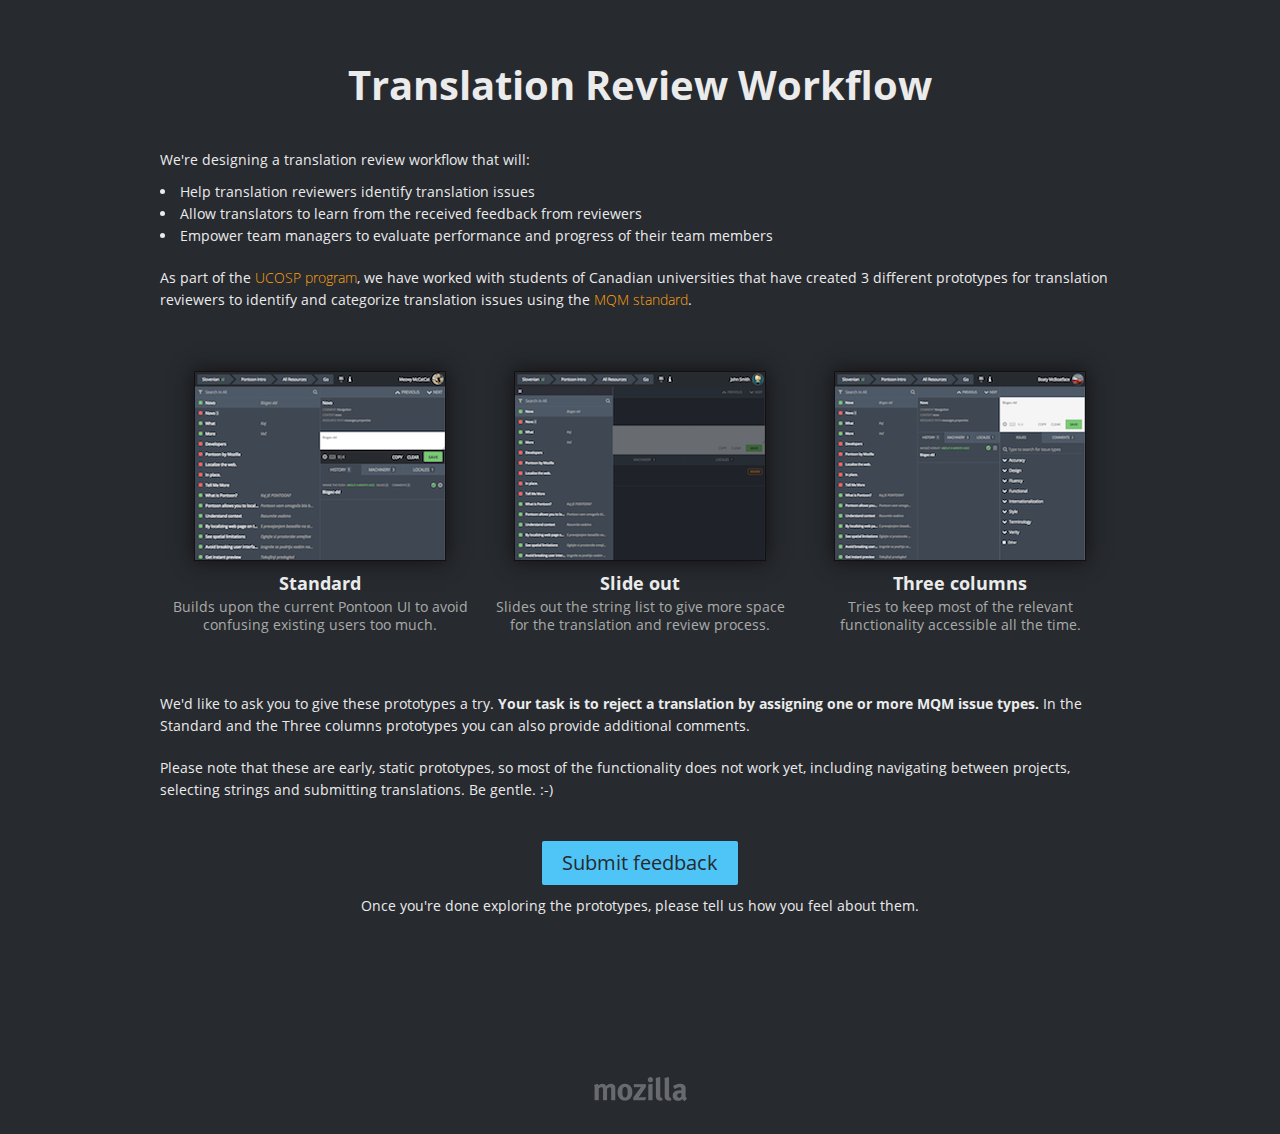
==== commit 6a630fad: "Testing website" ====
--- a/index.html
+++ b/index.html
@@ -1,3630 +1,149 @@
 <!DOCTYPE html>
 <html dir="ltr" lang="en"><head>
-<meta http-equiv="content-type" content="text/html; charset=UTF-8">
-    <meta charset="utf-8">
+  <meta http-equiv="content-type" content="text/html; charset=UTF-8">
+  <meta charset="utf-8">
 
-    <!-- Always force latest IE rendering engine (even in intranet) & Chrome Frame -->
-    <meta http-equiv="X-UA-Compatible" content="IE=edge,chrome=1">
+  <!-- Always force latest IE rendering engine (even in intranet) & Chrome Frame -->
+  <meta http-equiv="X-UA-Compatible" content="IE=edge,chrome=1">
 
-    <title>Pontoon</title>
-    <meta name="description" content="Live web localization tool">
-    <meta name="author" content="Mozilla">
+  <title>Translation Review Workflow</title>
+  <meta name="description" content="Testing early translation review workflow prototypes to be used at Mozilla">
+  <meta name="author" content="Mozilla">
 
-      <link href="css/style.css" rel="stylesheet" type="text/css">
-<link href="lib/font-awesome.css" rel="stylesheet" type="text/css">
+  <link rel="stylesheet" type="text/css" href="standard/css/style.css">
 
-  <link href="lib/jquery-ui.css" rel="stylesheet" type="text/css">
-<link href="lib/jquery-ui-timepicker-addon.css" rel="stylesheet" type="text/css">
-<link href="css/translate.css" rel="stylesheet" type="text/css">
-<link href="css/mqm.css" rel="stylesheet" type="text/css">
+  <style type="text/css">
+    body {
+      margin: 60px auto 30px;
+      width: 960px;
+    }
 
+    h1 {
+      font-size: 40px;
+      padding-bottom: 30px;
+    }
 
+    a:link, a:visited {
+      color: #ffa10f;
+    }
 
+    .main {
+      font-size: 14px;
+      line-height: 22px;
+      padding: 10px 0;
+      text-align: left;
+    }
 
-  </head>
+    .list {
+      margin: -10px 0 0;
+      list-style-position: inside;
+      text-align: left;      
+    }
 
-  <body class="translate">
+    #prototypes {
+      list-style: none;
+      margin: 40px 0;
+    }
 
-<div id="browserid-info" style="display: none;" data-info="{&quot;loginUrl&quot;: &quot;/browserid/login/&quot;, &quot;requestArgs&quot;: {&quot;siteName&quot;: &quot;Pontoon&quot;}, &quot;logoutUrl&quot;: &quot;/browserid/logout/&quot;, &quot;csrfUrl&quot;: &quot;/browserid/csrf/&quot;}">
-</div>
+    #prototypes li {
+      float: left;
+      padding: 10px;
+      width: 300px;
+    }
 
-<!-- Server data -->
-<div id="server" class="hidden" data-site-url="http://localhost:8000" data-csrf="CIwHlM3sYsyYUpbat2RlZjU1AHpQy29W" data-id="4" data-username="dvgiVCmoeidF2xcqSnBHtpzLTFU" data-user-translated-locales="[&quot;a&quot;, &quot;af&quot;, &quot;sq&quot;, &quot;ar&quot;, &quot;an&quot;, &quot;hy-AM&quot;, &quot;as&quot;, &quot;ast&quot;, &quot;az&quot;, &quot;eu&quot;, &quot;be&quot;, &quot;bn-BD&quot;, &quot;bn-IN&quot;, &quot;bs&quot;, &quot;br&quot;, &quot;bg&quot;, &quot;my&quot;, &quot;ca&quot;, &quot;zh-CN&quot;, &quot;zh-TW&quot;, &quot;hr&quot;, &quot;cs&quot;, &quot;da&quot;, &quot;nl&quot;, &quot;en&quot;, &quot;en-GB&quot;, &quot;en-US&quot;, &quot;en-ZA&quot;, &quot;en-1&quot;, &quot;eo&quot;, &quot;et&quot;, &quot;fi&quot;, &quot;fr&quot;, &quot;fur&quot;, &quot;ff&quot;, &quot;gd&quot;, &quot;gl&quot;, &quot;ka&quot;, &quot;de&quot;, &quot;el&quot;, &quot;gn&quot;, &quot;gu-IN&quot;, &quot;ht&quot;, &quot;he&quot;, &quot;hi-IN&quot;, &quot;hu&quot;, &quot;is&quot;, &quot;ilo&quot;, &quot;id&quot;, &quot;ga-IE&quot;, &quot;it&quot;, &quot;ja&quot;, &quot;kn&quot;, &quot;csb&quot;, &quot;kk&quot;, &quot;km&quot;, &quot;ko&quot;, &quot;ku&quot;, &quot;lv&quot;, &quot;lij&quot;, &quot;lt&quot;, &quot;dsb&quot;, &quot;mk&quot;, &quot;mai&quot;, &quot;ms&quot;, &quot;ml&quot;, &quot;mr&quot;, &quot;mn&quot;, &quot;ne-NP&quot;, &quot;nso&quot;, &quot;nb-NO&quot;, &quot;nn-NO&quot;, &quot;oc&quot;, &quot;or&quot;, &quot;fa&quot;, &quot;pl&quot;, &quot;pt-BR&quot;, &quot;pt-PT&quot;, &quot;pa-IN&quot;, &quot;ro&quot;, &quot;rm&quot;, &quot;ru&quot;, &quot;sr&quot;, &quot;si&quot;, &quot;sk&quot;, &quot;sl&quot;, &quot;son&quot;, &quot;es&quot;, &quot;es-AR&quot;, &quot;es-CL&quot;, &quot;es-ES&quot;, &quot;es-MX&quot;, &quot;sw&quot;, &quot;sv-SE&quot;, &quot;tl&quot;, &quot;ta&quot;, &quot;ta-LK&quot;, &quot;te&quot;, &quot;th&quot;, &quot;tr&quot;, &quot;uk&quot;, &quot;hsb&quot;, &quot;ur&quot;, &quot;uz&quot;, &quot;vi&quot;, &quot;cy&quot;, &quot;fy-NL&quot;, &quot;wo&quot;, &quot;xh&quot;, &quot;zu&quot;]" data-manager="true" data-authors="[{&quot;display_name&quot;: &quot;Matja\u017e Horvat&quot;, &quot;gravatar_url&quot;: &quot;//www.gravatar.com/avatar/b7aed7b21e849ab3d67ffd811313a75b?s=44&quot;, &quot;id&quot;: 4, &quot;role&quot;: &quot;Admin&quot;, &quot;translation_count&quot;: 12, &quot;email&quot;: &quot;matjaz.horvat@gmail.com&quot;}]" data-counts-per-minute="[[1466664060000, 38], [1470042120000, 1], [1470073680000, 1], [1470074280000, 1], [1470075540000, 1], [1470121860000, 1], [1470121920000, 1], [1470121980000, 1], [1470132780000, 1], [1470132840000, 1], [1470676620000, 1], [1471457880000, 1]]" data-display-name="Matjaž Horvat" data-locales-order="[&quot;it&quot;, &quot;fr&quot;, &quot;de&quot;]">
-</div>
+    #prototypes img {
+      border: 1px solid #111;
+      box-shadow: 0 0 20px #111;
+      transition: all 0.2s;
+    }
 
-<!-- Main toolbar -->
-<header>
-  <div class="container clearfix">
+    #prototypes img:hover {
+      border-color: #4FC4F6;
+      transform: scale(1.05);
+    }
 
+    #prototypes figcaption {
+      font-size: 18px;
+      font-weight: bold;
+      padding: 8px 0 4px;
+    }
 
+    #prototypes p {
+      font-size: 14px;
+      color: #AAAAAA;
+    }
 
-<!-- Locale selector -->
-<div class="locale select">
+    #feedback a {
+      background: #4FC4F6;
+      border-radius: 2px;
+      color: #272A2F;
+      display: inline-block;
+      font-size: 20px;
+      font-weight: 400;
+      margin-top: 30px;
+      padding: 10px 20px;
+    }
 
-  <div class="button breadcrumbs selector noselect">
-    <span class="language" data-code="sl">Slovenian</span><span class="code">sl</span>
+    #feedback p {
+      text-align: center;
+    }
+
+    footer {
+      margin-top: 150px;
+      opacity: 0.3;
+    }
+  </style>
+</head>
+
+<body class="translate">
+  <h1>Translation Review Workflow</h1>
+
+  <p class="main">We're designing a translation review workflow that will:</p>
+
+  <ul class="list main">
+    <li>Help translation reviewers identify translation issues</li>
+    <li>Allow translators to learn from the received feedback from reviewers</li>
+    <li>Empower team managers to evaluate performance and progress of their team members</li>
+  </ul>
+
+  <p class="main">As part of the <a href="http://ucosp.ca/" target="_blank">UCOSP program</a>, we have worked with students of Canadian universities that have created 3 different prototypes for translation reviewers to identify and categorize translation issues using the <a href="http://www.qt21.eu/mqm-definition/definition-2015-12-30.html#issue_types" target="_blank">MQM standard</a>.</p>
+
+  <ul id="prototypes" class="clearfix">
+    <li>
+      <figure>
+        <a href="standard" target="_blank"><img src="img/standard.png"></a>
+        <figcaption>Standard</figcaption>
+        <p class="description">Builds upon the current Pontoon UI to avoid confusing existing users too much.</p>
+      </figure>
+    </li>
+    <li>
+      <figure>
+        <a href="slideout" target="_blank"><img src="img/slideout.png"></a>
+        <figcaption>Slide out</figcaption>
+        <p class="description">Slides out the string list to give more space for the translation and review process.</p>
+      </figure>
+    </li>
+    <li>
+      <figure>
+        <a href="threecolumns" target="_blank"><img src="img/threecolumns.png"></a>
+        <figcaption>Three columns</figcaption>
+        <p class="description">Tries to keep most of the relevant functionality accessible all the time.</p>
+      </figure>
+    </li>
+  </ul>
+
+  <p class="main">We'd like to ask you to give these prototypes a try. <b>Your task is to reject a translation by assigning one or more MQM issue types.</b> In the Standard and the Three columns prototypes you can also provide additional comments.</p>
+
+  <p class="main">Please note that these are early, static prototypes, so most of the functionality does not work yet, including navigating between projects, selecting strings and submitting translations. Be gentle. :-)</p>
+
+  <div id="feedback">
+    <a href="https://goo.gl/forms/arpLu0thN1p3gBIw1">Submit feedback</a>
+    <p class="main">Once you're done exploring the prototypes, please tell us how you feel about them.</p>
   </div>
 
-  <div class="menu" style="display: none;">
-    <div class="search-wrapper clearfix">
-      <div class="icon fa fa-search"></div>
-      <input autocomplete="off" autofocus="" type="search">
-    </div>
+  <footer>
+    <img src="img/mozilla-logo.png">
+  </footer>
+</body>
 
-    <ul>
-        <li class="clearfix">
-          <span class="language" data-cldr_plurals="[1]" data-code="a" data-plural_rule="" data-name="A" data-nplurals="1">
-              A
-          </span>
-          <span class="code">
-              a
-          </span>
-      </li>
-        <li class="clearfix">
-          <span class="language" data-cldr_plurals="[1, 5]" data-code="af" data-plural_rule="(n != 1)" data-name="Afrikaans" data-nplurals="2">
-              Afrikaans
-
-          </span>
-
-          <span class="code">
-
-              af
-
-          </span>
-
-
-        </li>
-
-
-
-
-        <li class="clearfix">
-          <span class="language" data-cldr_plurals="[1, 5]" data-code="sq" data-plural_rule="(n != 1)" data-name="Albanian" data-nplurals="2">
-
-              Albanian
-
-          </span>
-
-          <span class="code">
-
-              sq
-
-          </span>
-
-
-        </li>
-
-
-
-
-        <li class="clearfix">
-          <span class="language" data-cldr_plurals="[0, 1, 2, 3, 4, 5]" data-code="ar" data-plural_rule="(n==0 ? 0 : n==1 ? 1 : n==2 ? 2 : n%100&gt;=3 &amp;&amp; n%100&lt;=10 ? 3 : n%100&gt;=11 ? 4 : 5)" data-name="Arabic" data-nplurals="6">
-
-              Arabic
-
-          </span>
-
-          <span class="code">
-
-              ar
-
-          </span>
-
-
-        </li>
-
-
-
-
-        <li class="clearfix">
-          <span class="language" data-cldr_plurals="[1, 5]" data-code="an" data-plural_rule="(n != 1)" data-name="Aragonese" data-nplurals="2">
-
-              Aragonese
-
-          </span>
-
-          <span class="code">
-
-              an
-
-          </span>
-
-
-        </li>
-
-
-
-
-        <li class="clearfix">
-          <span class="language" data-cldr_plurals="[1, 5]" data-code="hy-AM" data-plural_rule="(n != 1)" data-name="Armenian" data-nplurals="2">
-
-              Armenian
-
-          </span>
-
-          <span class="code">
-
-              hy-AM
-
-          </span>
-
-
-        </li>
-
-
-
-
-        <li class="clearfix">
-          <span class="language" data-cldr_plurals="[1, 5]" data-code="as" data-plural_rule="(n != 1)" data-name="Assamese" data-nplurals="2">
-
-              Assamese
-
-          </span>
-
-          <span class="code">
-
-              as
-
-          </span>
-
-
-        </li>
-
-
-
-
-        <li class="clearfix">
-          <span class="language" data-cldr_plurals="[1, 5]" data-code="ast" data-plural_rule="(n != 1)" data-name="Asturian" data-nplurals="2">
-
-              Asturian
-
-          </span>
-
-          <span class="code">
-
-              ast
-
-          </span>
-
-
-        </li>
-
-
-
-
-        <li class="clearfix">
-          <span class="language" data-cldr_plurals="[1, 5]" data-code="az" data-plural_rule="(n != 1)" data-name="Azerbaijani" data-nplurals="2">
-
-              Azerbaijani
-
-          </span>
-
-          <span class="code">
-
-              az
-
-          </span>
-
-
-        </li>
-
-
-
-
-        <li class="clearfix">
-          <span class="language" data-cldr_plurals="[1, 5]" data-code="eu" data-plural_rule="(n != 1)" data-name="Basque" data-nplurals="2">
-
-              Basque
-
-          </span>
-
-          <span class="code">
-
-              eu
-
-          </span>
-
-
-        </li>
-
-
-
-
-        <li class="clearfix">
-          <span class="language" data-cldr_plurals="[1, 3, 5]" data-code="be" data-plural_rule="(n%10==1 &amp;&amp; n%100!=11 ? 0 : n%10&gt;=2 &amp;&amp; n%10&lt;=4 &amp;&amp; (n%100&lt;10 || n%100&gt;=20) ? 1 : 2)" data-name="Belarusian" data-nplurals="3">
-
-              Belarusian
-
-          </span>
-
-          <span class="code">
-
-              be
-
-          </span>
-
-
-        </li>
-
-
-
-
-        <li class="clearfix">
-          <span class="language" data-cldr_plurals="[1, 5]" data-code="bn-BD" data-plural_rule="(n != 1)" data-name="Bengali" data-nplurals="2">
-
-              Bengali
-
-          </span>
-
-          <span class="code">
-
-              bn-BD
-
-          </span>
-
-
-        </li>
-
-
-
-
-        <li class="clearfix">
-          <span class="language" data-cldr_plurals="[1, 5]" data-code="bn-IN" data-plural_rule="(n != 1)" data-name="Bengali" data-nplurals="2">
-
-              Bengali
-
-          </span>
-
-          <span class="code">
-
-              bn-IN
-
-          </span>
-
-
-        </li>
-
-
-
-
-        <li class="clearfix">
-          <span class="language" data-cldr_plurals="[1, 3, 5]" data-code="bs" data-plural_rule="(n%10==1 &amp;&amp; n%100!=11 ? 0 : n%10&gt;=2 &amp;&amp; n%10&lt;=4 &amp;&amp; (n%100&lt;10 || n%100&gt;=20) ? 1 : 2)" data-name="Bosnian" data-nplurals="3">
-
-              Bosnian
-
-          </span>
-
-          <span class="code">
-
-              bs
-
-          </span>
-
-
-        </li>
-
-
-
-
-        <li class="clearfix">
-          <span class="language" data-cldr_plurals="[1, 5]" data-code="br" data-plural_rule="(n &gt; 1)" data-name="Breton" data-nplurals="2">
-
-              Breton
-
-          </span>
-
-          <span class="code">
-
-              br
-
-          </span>
-
-
-        </li>
-
-
-
-
-        <li class="clearfix">
-          <span class="language" data-cldr_plurals="[1, 5]" data-code="bg" data-plural_rule="(n != 1)" data-name="Bulgarian" data-nplurals="2">
-
-              Bulgarian
-
-          </span>
-
-          <span class="code">
-
-              bg
-
-          </span>
-
-
-        </li>
-
-
-
-
-        <li class="clearfix">
-          <span class="language" data-cldr_plurals="[5]" data-code="my" data-plural_rule="0" data-name="Burmese" data-nplurals="1">
-
-              Burmese
-
-          </span>
-
-          <span class="code">
-
-              my
-
-          </span>
-
-
-        </li>
-
-
-
-
-        <li class="clearfix">
-          <span class="language" data-cldr_plurals="[1, 5]" data-code="ca" data-plural_rule="(n != 1)" data-name="Catalan" data-nplurals="2">
-
-              Catalan
-
-          </span>
-
-          <span class="code">
-
-              ca
-
-          </span>
-
-
-        </li>
-
-
-
-
-        <li class="clearfix">
-          <span class="language" data-cldr_plurals="[5]" data-code="zh-CN" data-plural_rule="0" data-name="Chinese" data-nplurals="1">
-
-              Chinese
-
-          </span>
-
-          <span class="code">
-
-              zh-CN
-
-          </span>
-
-
-        </li>
-
-
-
-
-        <li class="clearfix">
-          <span class="language" data-cldr_plurals="[5]" data-code="zh-TW" data-plural_rule="0" data-name="Chinese" data-nplurals="1">
-
-              Chinese
-
-          </span>
-
-          <span class="code">
-
-              zh-TW
-
-          </span>
-
-
-        </li>
-
-
-
-
-        <li class="clearfix">
-          <span class="language" data-cldr_plurals="[1, 3, 5]" data-code="hr" data-plural_rule="(n%10==1 &amp;&amp; n%100!=11 ? 0 : n%10&gt;=2 &amp;&amp; n%10&lt;=4 &amp;&amp; (n%100&lt;10 || n%100&gt;=20) ? 1 : 2)" data-name="Croatian" data-nplurals="3">
-
-              Croatian
-
-          </span>
-
-          <span class="code">
-
-              hr
-
-          </span>
-
-
-        </li>
-
-
-
-
-        <li class="clearfix">
-          <span class="language" data-cldr_plurals="[1, 3, 5]" data-code="cs" data-plural_rule="(n==1) ? 0 : (n&gt;=2 &amp;&amp; n&lt;=4) ? 1 : 2" data-name="Czech" data-nplurals="3">
-
-              Czech
-
-          </span>
-
-          <span class="code">
-
-              cs
-
-          </span>
-
-
-        </li>
-
-
-
-
-        <li class="clearfix">
-          <span class="language" data-cldr_plurals="[1, 5]" data-code="da" data-plural_rule="(n != 1)" data-name="Danish" data-nplurals="2">
-
-              Danish
-
-          </span>
-
-          <span class="code">
-
-              da
-
-          </span>
-
-
-        </li>
-
-
-
-
-        <li class="clearfix">
-          <span class="language" data-cldr_plurals="[1, 5]" data-code="nl" data-plural_rule="(n != 1)" data-name="Dutch" data-nplurals="2">
-
-              Dutch
-
-          </span>
-
-          <span class="code">
-
-              nl
-
-          </span>
-
-
-        </li>
-
-
-
-
-        <li class="clearfix">
-          <span class="language" data-cldr_plurals="[1, 5]" data-code="en-GB" data-plural_rule="(n != 1)" data-name="English" data-nplurals="2">
-
-              English
-
-          </span>
-
-          <span class="code">
-
-              en-GB
-
-          </span>
-
-
-        </li>
-
-
-
-
-        <li class="clearfix">
-          <span class="language" data-cldr_plurals="[1, 5]" data-code="en-ZA" data-plural_rule="(n != 1)" data-name="English" data-nplurals="2">
-
-              English
-
-          </span>
-
-          <span class="code">
-
-              en-ZA
-
-          </span>
-
-
-        </li>
-
-
-
-
-        <li class="clearfix">
-          <span class="language" data-cldr_plurals="[1]" data-code="en-1" data-plural_rule="" data-name="English #1" data-nplurals="1">
-
-              English #1
-
-          </span>
-
-          <span class="code">
-
-              en-1
-
-          </span>
-
-
-        </li>
-
-
-
-
-        <li class="clearfix">
-          <span class="language" data-cldr_plurals="[1, 5]" data-code="eo" data-plural_rule="(n != 1)" data-name="Esperanto" data-nplurals="2">
-
-              Esperanto
-
-          </span>
-
-          <span class="code">
-
-              eo
-
-          </span>
-
-
-        </li>
-
-
-
-
-        <li class="clearfix">
-          <span class="language" data-cldr_plurals="[1, 5]" data-code="et" data-plural_rule="(n != 1)" data-name="Estonian" data-nplurals="2">
-
-              Estonian
-
-          </span>
-
-          <span class="code">
-
-              et
-
-          </span>
-
-
-        </li>
-
-
-
-
-        <li class="clearfix">
-          <span class="language" data-cldr_plurals="[1, 5]" data-code="fi" data-plural_rule="(n != 1)" data-name="Finnish" data-nplurals="2">
-
-              Finnish
-
-          </span>
-
-          <span class="code">
-
-              fi
-
-          </span>
-
-
-        </li>
-
-
-
-
-        <li class="clearfix">
-          <span class="language" data-cldr_plurals="[1, 5]" data-code="fr" data-plural_rule="(n &gt; 1)" data-name="French" data-nplurals="2">
-
-              French
-
-          </span>
-
-          <span class="code">
-
-              fr
-
-          </span>
-
-
-        </li>
-
-
-
-
-        <li class="clearfix">
-          <span class="language" data-cldr_plurals="[1, 5]" data-code="fur" data-plural_rule="(n != 1)" data-name="Friulian" data-nplurals="2">
-
-              Friulian
-
-          </span>
-
-          <span class="code">
-
-              fur
-
-          </span>
-
-
-        </li>
-
-
-
-
-        <li class="clearfix">
-          <span class="language" data-cldr_plurals="[1, 5]" data-code="ff" data-plural_rule="(n != 1)" data-name="Fulah" data-nplurals="2">
-
-              Fulah
-
-          </span>
-
-          <span class="code">
-
-              ff
-
-          </span>
-
-
-        </li>
-
-
-
-
-        <li class="clearfix">
-          <span class="language" data-cldr_plurals="[1, 2, 3, 5]" data-code="gd" data-plural_rule="(n==1 || n==11) ? 0 : (n==2 || n==12) ? 1 : (n &gt; 2 &amp;&amp; n &lt; 20) ? 2 : 3" data-name="Gaelic, Scottish" data-nplurals="4">
-
-              Gaelic, Scottish
-
-          </span>
-
-          <span class="code">
-
-              gd
-
-          </span>
-
-
-        </li>
-
-
-
-
-        <li class="clearfix">
-          <span class="language" data-cldr_plurals="[1, 5]" data-code="gl" data-plural_rule="(n != 1)" data-name="Galician" data-nplurals="2">
-
-              Galician
-
-          </span>
-
-          <span class="code">
-
-              gl
-
-          </span>
-
-
-        </li>
-
-
-
-
-        <li class="clearfix">
-          <span class="language" data-cldr_plurals="[5]" data-code="ka" data-plural_rule="0" data-name="Georgian" data-nplurals="1">
-
-              Georgian
-
-          </span>
-
-          <span class="code">
-
-              ka
-
-          </span>
-
-
-        </li>
-
-
-
-
-        <li class="clearfix">
-          <span class="language" data-cldr_plurals="[1, 5]" data-code="de" data-plural_rule="(n != 1)" data-name="German" data-nplurals="2">
-
-              German
-
-          </span>
-
-          <span class="code">
-
-              de
-
-          </span>
-
-
-        </li>
-
-
-
-
-        <li class="clearfix">
-          <span class="language" data-cldr_plurals="[1, 5]" data-code="el" data-plural_rule="(n != 1)" data-name="Greek" data-nplurals="2">
-
-              Greek
-
-          </span>
-
-          <span class="code">
-
-              el
-
-          </span>
-
-
-        </li>
-
-
-
-
-        <li class="clearfix">
-          <span class="language" data-cldr_plurals="[1, 5]" data-code="gu-IN" data-plural_rule="(n != 1)" data-name="Gujarati" data-nplurals="2">
-
-              Gujarati
-
-          </span>
-
-          <span class="code">
-
-              gu-IN
-
-          </span>
-
-
-        </li>
-
-
-
-
-        <li class="clearfix">
-          <span class="language" data-cldr_plurals="[1, 5]" data-code="ht" data-plural_rule="(n != 1)" data-name="Haitian" data-nplurals="2">
-
-              Haitian
-
-          </span>
-
-          <span class="code">
-
-              ht
-
-          </span>
-
-
-        </li>
-
-
-
-
-        <li class="clearfix">
-          <span class="language" data-cldr_plurals="[1, 5]" data-code="he" data-plural_rule="(n != 1)" data-name="Hebrew" data-nplurals="2">
-
-              Hebrew
-
-          </span>
-
-          <span class="code">
-
-              he
-
-          </span>
-
-
-        </li>
-
-
-
-
-        <li class="clearfix">
-          <span class="language" data-cldr_plurals="[1, 5]" data-code="hi-IN" data-plural_rule="(n != 1)" data-name="Hindi" data-nplurals="2">
-
-              Hindi
-
-          </span>
-
-          <span class="code">
-
-              hi-IN
-
-          </span>
-
-
-        </li>
-
-
-
-
-        <li class="clearfix">
-          <span class="language" data-cldr_plurals="[1, 5]" data-code="hu" data-plural_rule="(n != 1)" data-name="Hungarian" data-nplurals="2">
-
-              Hungarian
-
-          </span>
-
-          <span class="code">
-
-              hu
-
-          </span>
-
-
-        </li>
-
-
-
-
-        <li class="clearfix">
-          <span class="language" data-cldr_plurals="[1, 5]" data-code="is" data-plural_rule="(n%10!=1 || n%100==11)" data-name="Icelandic" data-nplurals="2">
-
-              Icelandic
-
-          </span>
-
-          <span class="code">
-
-              is
-
-          </span>
-
-
-        </li>
-
-
-
-
-        <li class="clearfix">
-          <span class="language" data-cldr_plurals="[1, 5]" data-code="ilo" data-plural_rule="(n != 1)" data-name="Iloko" data-nplurals="2">
-
-              Iloko
-
-          </span>
-
-          <span class="code">
-
-              ilo
-
-          </span>
-
-
-        </li>
-
-
-
-
-        <li class="clearfix">
-          <span class="language" data-cldr_plurals="[5]" data-code="id" data-plural_rule="0" data-name="Indonesian" data-nplurals="1">
-
-              Indonesian
-
-          </span>
-
-          <span class="code">
-
-              id
-
-          </span>
-
-
-        </li>
-
-
-
-
-        <li class="clearfix">
-          <span class="language" data-cldr_plurals="[1, 2, 3, 4, 5]" data-code="ga-IE" data-plural_rule="n==1 ? 0 : n==2 ? 1 : n&lt;7 ? 2 : n&lt;11 ? 3 : 4" data-name="Irish" data-nplurals="5">
-
-              Irish
-
-          </span>
-
-          <span class="code">
-
-              ga-IE
-
-          </span>
-
-
-        </li>
-
-
-
-
-        <li class="clearfix">
-          <span class="language" data-cldr_plurals="[1, 5]" data-code="it" data-plural_rule="(n != 1)" data-name="Italian" data-nplurals="2">
-
-              Italian
-
-          </span>
-
-          <span class="code">
-
-              it
-
-          </span>
-
-
-        </li>
-
-
-
-
-        <li class="clearfix">
-          <span class="language" data-cldr_plurals="[5]" data-code="ja" data-plural_rule="0" data-name="Japanese" data-nplurals="1">
-
-              Japanese
-
-          </span>
-
-          <span class="code">
-
-              ja
-
-          </span>
-
-
-        </li>
-
-
-
-
-        <li class="clearfix">
-          <span class="language" data-cldr_plurals="[1, 5]" data-code="kn" data-plural_rule="(n != 1)" data-name="Kannada" data-nplurals="2">
-
-              Kannada
-
-          </span>
-
-          <span class="code">
-
-              kn
-
-          </span>
-
-
-        </li>
-
-
-
-
-        <li class="clearfix">
-          <span class="language" data-cldr_plurals="[1, 3, 5]" data-code="csb" data-plural_rule="(n==1 ? 0 : n%10&gt;=2 &amp;&amp; n%10&lt;=4 &amp;&amp; (n%100&lt;10 || n%100&gt;=20) ? 1 : 2)" data-name="Kashubian" data-nplurals="3">
-
-              Kashubian
-
-          </span>
-
-          <span class="code">
-
-              csb
-
-          </span>
-
-
-        </li>
-
-
-
-
-        <li class="clearfix">
-          <span class="language" data-cldr_plurals="[5]" data-code="kk" data-plural_rule="0" data-name="Kazakh" data-nplurals="1">
-
-              Kazakh
-
-          </span>
-
-          <span class="code">
-
-              kk
-
-          </span>
-
-
-        </li>
-
-
-
-
-        <li class="clearfix">
-          <span class="language" data-cldr_plurals="[5]" data-code="km" data-plural_rule="0" data-name="Khmer" data-nplurals="1">
-
-              Khmer
-
-          </span>
-
-          <span class="code">
-
-              km
-
-          </span>
-
-
-        </li>
-
-
-
-
-        <li class="clearfix">
-          <span class="language" data-cldr_plurals="[5]" data-code="ko" data-plural_rule="0" data-name="Korean" data-nplurals="1">
-
-              Korean
-
-          </span>
-
-          <span class="code">
-
-              ko
-
-          </span>
-
-
-        </li>
-
-
-
-
-        <li class="clearfix">
-          <span class="language" data-cldr_plurals="[1, 5]" data-code="ku" data-plural_rule="(n != 1)" data-name="Kurdish" data-nplurals="2">
-
-              Kurdish
-
-          </span>
-
-          <span class="code">
-
-              ku
-
-          </span>
-
-
-        </li>
-
-
-
-
-        <li class="clearfix">
-          <span class="language" data-cldr_plurals="[0, 1, 5]" data-code="lv" data-plural_rule="(n%10==1 &amp;&amp; n%100!=11 ? 0 : n != 0 ? 1 : 2)" data-name="Latvian" data-nplurals="3">
-
-              Latvian
-
-          </span>
-
-          <span class="code">
-
-              lv
-
-          </span>
-
-
-        </li>
-
-
-
-
-        <li class="clearfix">
-          <span class="language" data-cldr_plurals="[1, 5]" data-code="lij" data-plural_rule="(n != 1)" data-name="Ligurian" data-nplurals="2">
-
-              Ligurian
-
-          </span>
-
-          <span class="code">
-
-              lij
-
-          </span>
-
-
-        </li>
-
-
-
-
-        <li class="clearfix">
-          <span class="language" data-cldr_plurals="[1, 3, 5]" data-code="lt" data-plural_rule="(n%10==1 &amp;&amp; n%100!=11 ? 0 : n%10&gt;=2 &amp;&amp; (n%100&lt;10 || n%100&gt;=20) ? 1 : 2)" data-name="Lithuanian" data-nplurals="3">
-
-              Lithuanian
-
-          </span>
-
-          <span class="code">
-
-              lt
-
-          </span>
-
-
-        </li>
-
-
-
-
-        <li class="clearfix">
-          <span class="language" data-cldr_plurals="[1, 2, 3, 5]" data-code="dsb" data-plural_rule="(n%100==1 ? 0 : n%100==2 ? 1 : n%100==3 || n%100==4 ? 2 : 3)" data-name="Lower Sorbian" data-nplurals="4">
-
-              Lower Sorbian
-
-          </span>
-
-          <span class="code">
-
-              dsb
-
-          </span>
-
-
-        </li>
-
-
-
-
-        <li class="clearfix">
-          <span class="language" data-cldr_plurals="[1, 5]" data-code="mk" data-plural_rule="(n==1 || n%10==1 ? 0 : 1)" data-name="Macedonian" data-nplurals="2">
-
-              Macedonian
-
-          </span>
-
-          <span class="code">
-
-              mk
-
-          </span>
-
-
-        </li>
-
-
-
-
-        <li class="clearfix">
-          <span class="language" data-cldr_plurals="[1, 5]" data-code="mai" data-plural_rule="(n != 1)" data-name="Maithili" data-nplurals="2">
-
-              Maithili
-
-          </span>
-
-          <span class="code">
-
-              mai
-
-          </span>
-
-
-        </li>
-
-
-
-
-        <li class="clearfix">
-          <span class="language" data-cldr_plurals="[5]" data-code="ms" data-plural_rule="0" data-name="Malay" data-nplurals="1">
-
-              Malay
-
-          </span>
-
-          <span class="code">
-
-              ms
-
-          </span>
-
-
-        </li>
-
-
-
-
-        <li class="clearfix">
-          <span class="language" data-cldr_plurals="[1, 5]" data-code="ml" data-plural_rule="(n != 1)" data-name="Malayalam" data-nplurals="2">
-
-              Malayalam
-
-          </span>
-
-          <span class="code">
-
-              ml
-
-          </span>
-
-
-        </li>
-
-
-
-
-        <li class="clearfix">
-          <span class="language" data-cldr_plurals="[1, 5]" data-code="mr" data-plural_rule="(n != 1)" data-name="Marathi" data-nplurals="2">
-
-              Marathi
-
-          </span>
-
-          <span class="code">
-
-              mr
-
-          </span>
-
-
-        </li>
-
-
-
-
-        <li class="clearfix">
-          <span class="language" data-cldr_plurals="[1, 5]" data-code="mn" data-plural_rule="(n != 1)" data-name="Mongolian" data-nplurals="2">
-
-              Mongolian
-
-          </span>
-
-          <span class="code">
-
-              mn
-
-          </span>
-
-
-        </li>
-
-
-
-
-        <li class="clearfix">
-          <span class="language" data-cldr_plurals="[1, 5]" data-code="ne-NP" data-plural_rule="(n != 1)" data-name="Nepali" data-nplurals="2">
-
-              Nepali
-
-          </span>
-
-          <span class="code">
-
-              ne-NP
-
-          </span>
-
-
-        </li>
-
-
-
-
-        <li class="clearfix">
-          <span class="language" data-cldr_plurals="[1, 5]" data-code="nso" data-plural_rule="(n != 1)" data-name="Northern Sotho" data-nplurals="2">
-
-              Northern Sotho
-
-          </span>
-
-          <span class="code">
-
-              nso
-
-          </span>
-
-
-        </li>
-
-
-
-
-        <li class="clearfix">
-          <span class="language" data-cldr_plurals="[1, 5]" data-code="nb-NO" data-plural_rule="(n != 1)" data-name="Norwegian Bokmål" data-nplurals="2">
-
-              Norwegian Bokmål
-
-          </span>
-
-          <span class="code">
-
-              nb-NO
-
-          </span>
-
-
-        </li>
-
-
-
-
-        <li class="clearfix">
-          <span class="language" data-cldr_plurals="[1, 5]" data-code="nn-NO" data-plural_rule="(n != 1)" data-name="Norwegian Nynorsk" data-nplurals="2">
-
-              Norwegian Nynorsk
-
-          </span>
-
-          <span class="code">
-
-              nn-NO
-
-          </span>
-
-
-        </li>
-
-
-
-
-        <li class="clearfix">
-          <span class="language" data-cldr_plurals="[1, 5]" data-code="oc" data-plural_rule="(n &gt; 1)" data-name="Occitan" data-nplurals="2">
-
-              Occitan
-
-          </span>
-
-          <span class="code">
-
-              oc
-
-          </span>
-
-
-        </li>
-
-
-
-
-        <li class="clearfix">
-          <span class="language" data-cldr_plurals="[1, 5]" data-code="or" data-plural_rule="(n != 1)" data-name="Oriya" data-nplurals="2">
-
-              Oriya
-
-          </span>
-
-          <span class="code">
-
-              or
-
-          </span>
-
-
-        </li>
-
-
-
-
-        <li class="clearfix">
-          <span class="language" data-cldr_plurals="[5]" data-code="fa" data-plural_rule="0" data-name="Persian" data-nplurals="1">
-
-              Persian
-
-          </span>
-
-          <span class="code">
-
-              fa
-
-          </span>
-
-
-        </li>
-
-
-
-
-        <li class="clearfix">
-          <span class="language" data-cldr_plurals="[1, 3, 5]" data-code="pl" data-plural_rule="(n==1 ? 0 : n%10&gt;=2 &amp;&amp; n%10&lt;=4 &amp;&amp; (n%100&lt;10 || n%100&gt;=20) ? 1 : 2)" data-name="Polish" data-nplurals="3">
-
-              Polish
-
-          </span>
-
-          <span class="code">
-
-              pl
-
-          </span>
-
-
-        </li>
-
-
-
-
-        <li class="clearfix">
-          <span class="language" data-cldr_plurals="[1, 5]" data-code="pt-BR" data-plural_rule="(n &gt; 1)" data-name="Portuguese" data-nplurals="2">
-
-              Portuguese
-
-          </span>
-
-          <span class="code">
-
-              pt-BR
-
-          </span>
-
-
-        </li>
-
-
-
-
-        <li class="clearfix">
-          <span class="language" data-cldr_plurals="[1, 5]" data-code="pt-PT" data-plural_rule="(n != 1)" data-name="Portuguese" data-nplurals="2">
-
-              Portuguese
-
-          </span>
-
-          <span class="code">
-
-              pt-PT
-
-          </span>
-
-
-        </li>
-
-
-
-
-        <li class="clearfix">
-          <span class="language" data-cldr_plurals="[1, 5]" data-code="pa-IN" data-plural_rule="(n != 1)" data-name="Punjabi" data-nplurals="2">
-
-              Punjabi
-
-          </span>
-
-          <span class="code">
-
-              pa-IN
-
-          </span>
-
-
-        </li>
-
-
-
-
-        <li class="clearfix">
-          <span class="language" data-cldr_plurals="[1, 3, 5]" data-code="ro" data-plural_rule="(n==1 ? 0 : (n==0 || (n%100 &gt; 0 &amp;&amp; n%100 &lt; 20)) ? 1 : 2)" data-name="Romanian" data-nplurals="3">
-
-              Romanian
-
-          </span>
-
-          <span class="code">
-
-              ro
-
-          </span>
-
-
-        </li>
-
-
-
-
-        <li class="clearfix">
-          <span class="language" data-cldr_plurals="[1, 5]" data-code="rm" data-plural_rule="(n != 1)" data-name="Romansh" data-nplurals="2">
-
-              Romansh
-
-          </span>
-
-          <span class="code">
-
-              rm
-
-          </span>
-
-
-        </li>
-
-
-
-
-        <li class="clearfix">
-          <span class="language" data-cldr_plurals="[1, 3, 5]" data-code="ru" data-plural_rule="(n%10==1 &amp;&amp; n%100!=11 ? 0 : n%10&gt;=2 &amp;&amp; n%10&lt;=4 &amp;&amp; (n%100&lt;10 || n%100&gt;=20) ? 1 : 2)" data-name="Russian" data-nplurals="3">
-
-              Russian
-
-          </span>
-
-          <span class="code">
-
-              ru
-
-          </span>
-
-
-        </li>
-
-
-
-
-        <li class="clearfix">
-          <span class="language" data-cldr_plurals="[1, 3, 5]" data-code="sr" data-plural_rule="(n%10==1 &amp;&amp; n%100!=11 ? 0 : n%10&gt;=2 &amp;&amp; n%10&lt;=4 &amp;&amp; (n%100&lt;10 || n%100&gt;=20) ? 1 : 2)" data-name="Serbian" data-nplurals="3">
-
-              Serbian
-
-          </span>
-
-          <span class="code">
-
-              sr
-
-          </span>
-
-
-        </li>
-
-
-
-
-        <li class="clearfix">
-          <span class="language" data-cldr_plurals="[1, 5]" data-code="si" data-plural_rule="(n != 1)" data-name="Sinhala" data-nplurals="2">
-
-              Sinhala
-
-          </span>
-
-          <span class="code">
-
-              si
-
-          </span>
-
-
-        </li>
-
-
-
-
-        <li class="clearfix">
-          <span class="language" data-cldr_plurals="[1, 3, 5]" data-code="sk" data-plural_rule="(n==1) ? 0 : (n&gt;=2 &amp;&amp; n&lt;=4) ? 1 : 2" data-name="Slovak" data-nplurals="3">
-
-              Slovak
-
-          </span>
-
-          <span class="code">
-
-              sk
-
-          </span>
-
-
-        </li>
-
-
-
-
-        <li class="clearfix current">
-          <span class="language" data-cldr_plurals="[1, 2, 3, 5]" data-code="sl" data-plural_rule="(n%100==1 ? 0 : n%100==2 ? 1 : n%100==3 || n%100==4 ? 2 : 3)" data-name="Slovenian" data-nplurals="4" data-projects="[&quot;amo&quot;, &quot;fake-aurora&quot;, &quot;mad&quot;, &quot;firefox-for-ios&quot;, &quot;firefox-hello&quot;, &quot;sumo&quot;, &quot;mozillaorg&quot;, &quot;pocket&quot;, &quot;fundraising&quot;, &quot;l20n-demo&quot;, &quot;the-mozilla-learning-network&quot;, &quot;sys-addon&quot;, &quot;mad2&quot;, &quot;mdn&quot;, &quot;out-of-date-addon&quot;, &quot;mo&quot;, &quot;mad3&quot;, &quot;thimble&quot;, &quot;fihe&quot;, &quot;mozilla-advocacy&quot;, &quot;pontoon-intro&quot;, &quot;fejk-aurora&quot;, &quot;fak-aurora-2&quot;, &quot;firefox-aurora-1&quot;, &quot;firefox-aurora-2&quot;, &quot;firefox-hel&quot;, &quot;test-amo&quot;, &quot;test-pilot&quot;, &quot;fak-aurora-3&quot;, &quot;fak-aurora-4&quot;]">
-
-              Slovenian
-
-          </span>
-
-          <span class="code">
-
-              sl
-
-          </span>
-
-
-        </li>
-
-
-
-
-        <li class="clearfix">
-          <span class="language" data-cldr_plurals="[1, 5]" data-code="son" data-plural_rule="(n != 1)" data-name="Songhay" data-nplurals="2">
-
-              Songhay
-
-          </span>
-
-          <span class="code">
-
-              son
-
-          </span>
-
-
-        </li>
-
-
-
-
-        <li class="clearfix">
-          <span class="language" data-cldr_plurals="[1, 5]" data-code="es" data-plural_rule="(n != 1)" data-name="Spanish" data-nplurals="2">
-
-              Spanish
-
-          </span>
-
-          <span class="code">
-
-              es
-
-          </span>
-
-
-        </li>
-
-
-
-
-        <li class="clearfix">
-          <span class="language" data-cldr_plurals="[1, 5]" data-code="es-AR" data-plural_rule="(n != 1)" data-name="Spanish" data-nplurals="2">
-
-              Spanish
-
-          </span>
-
-          <span class="code">
-
-              es-AR
-
-          </span>
-
-
-        </li>
-
-
-
-
-        <li class="clearfix">
-          <span class="language" data-cldr_plurals="[1, 5]" data-code="es-CL" data-plural_rule="(n != 1)" data-name="Spanish" data-nplurals="2">
-
-              Spanish
-
-          </span>
-
-          <span class="code">
-
-              es-CL
-
-          </span>
-
-
-        </li>
-
-
-
-
-        <li class="clearfix">
-          <span class="language" data-cldr_plurals="[1, 5]" data-code="es-ES" data-plural_rule="(n != 1)" data-name="Spanish" data-nplurals="2">
-
-              Spanish
-
-          </span>
-
-          <span class="code">
-
-              es-ES
-
-          </span>
-
-
-        </li>
-
-
-
-
-        <li class="clearfix">
-          <span class="language" data-cldr_plurals="[1, 5]" data-code="es-MX" data-plural_rule="(n != 1)" data-name="Spanish" data-nplurals="2">
-
-              Spanish
-
-          </span>
-
-          <span class="code">
-
-              es-MX
-
-          </span>
-
-
-        </li>
-
-
-
-
-        <li class="clearfix">
-          <span class="language" data-cldr_plurals="[1, 5]" data-code="sw" data-plural_rule="(n != 1)" data-name="Swahili" data-nplurals="2">
-
-              Swahili
-
-          </span>
-
-          <span class="code">
-
-              sw
-
-          </span>
-
-
-        </li>
-
-
-
-
-        <li class="clearfix">
-          <span class="language" data-cldr_plurals="[1, 5]" data-code="sv-SE" data-plural_rule="(n != 1)" data-name="Swedish" data-nplurals="2">
-
-              Swedish
-
-          </span>
-
-          <span class="code">
-
-              sv-SE
-
-          </span>
-
-
-        </li>
-
-
-
-
-        <li class="clearfix">
-          <span class="language" data-cldr_plurals="[1, 5]" data-code="tl" data-plural_rule="(n &gt; 3) &amp;&amp; (n%10 == 4 || n%10 == 6 || n%10 == 9)" data-name="Tagalog" data-nplurals="2">
-
-              Tagalog
-
-          </span>
-
-          <span class="code">
-
-              tl
-
-          </span>
-
-
-        </li>
-
-
-
-
-        <li class="clearfix">
-          <span class="language" data-cldr_plurals="[1, 5]" data-code="ta" data-plural_rule="(n != 1)" data-name="Tamil" data-nplurals="2">
-
-              Tamil
-
-          </span>
-
-          <span class="code">
-
-              ta
-
-          </span>
-
-
-        </li>
-
-
-
-
-        <li class="clearfix">
-          <span class="language" data-cldr_plurals="[1, 5]" data-code="ta-LK" data-plural_rule="(n != 1)" data-name="Tamil" data-nplurals="2">
-
-              Tamil
-
-          </span>
-
-          <span class="code">
-
-              ta-LK
-
-          </span>
-
-
-        </li>
-
-
-
-
-        <li class="clearfix">
-          <span class="language" data-cldr_plurals="[1, 5]" data-code="te" data-plural_rule="(n != 1)" data-name="Telugu" data-nplurals="2">
-
-              Telugu
-
-          </span>
-
-          <span class="code">
-
-              te
-
-          </span>
-
-
-        </li>
-
-
-
-
-        <li class="clearfix">
-          <span class="language" data-cldr_plurals="[5]" data-code="th" data-plural_rule="0" data-name="Thai" data-nplurals="1">
-
-              Thai
-
-          </span>
-
-          <span class="code">
-
-              th
-
-          </span>
-
-
-        </li>
-
-
-
-
-        <li class="clearfix">
-          <span class="language" data-cldr_plurals="[1, 5]" data-code="tr" data-plural_rule="(n &gt; 1)" data-name="Turkish" data-nplurals="2">
-
-              Turkish
-
-          </span>
-
-          <span class="code">
-
-              tr
-
-          </span>
-
-
-        </li>
-
-
-
-
-        <li class="clearfix">
-          <span class="language" data-cldr_plurals="[1, 3, 5]" data-code="uk" data-plural_rule="(n%10==1 &amp;&amp; n%100!=11 ? 0 : n%10&gt;=2 &amp;&amp; n%10&lt;=4 &amp;&amp; (n%100&lt;10 || n%100&gt;=20) ? 1 : 2)" data-name="Ukrainian" data-nplurals="3">
-
-              Ukrainian
-
-          </span>
-
-          <span class="code">
-
-              uk
-
-          </span>
-
-
-        </li>
-
-
-
-
-        <li class="clearfix">
-          <span class="language" data-cldr_plurals="[1, 2, 3, 5]" data-code="hsb" data-plural_rule="(n%100==1 ? 0 : n%100==2 ? 1 : n%100==3 || n%100==4 ? 2 : 3)" data-name="Upper Sorbian" data-nplurals="4">
-
-              Upper Sorbian
-
-          </span>
-
-          <span class="code">
-
-              hsb
-
-          </span>
-
-
-        </li>
-
-
-
-
-        <li class="clearfix">
-          <span class="language" data-cldr_plurals="[1, 5]" data-code="ur" data-plural_rule="(n != 1)" data-name="Urdu" data-nplurals="2">
-
-              Urdu
-
-          </span>
-
-          <span class="code">
-
-              ur
-
-          </span>
-
-
-        </li>
-
-
-
-
-        <li class="clearfix">
-          <span class="language" data-cldr_plurals="[1, 5]" data-code="uz" data-plural_rule="(n &gt; 1)" data-name="Uzbek" data-nplurals="2">
-
-              Uzbek
-
-          </span>
-
-          <span class="code">
-
-              uz
-
-          </span>
-
-
-        </li>
-
-
-
-
-        <li class="clearfix">
-          <span class="language" data-cldr_plurals="[5]" data-code="vi" data-plural_rule="0" data-name="Vietnamese" data-nplurals="1">
-
-              Vietnamese
-
-          </span>
-
-          <span class="code">
-
-              vi
-
-          </span>
-
-
-        </li>
-
-
-
-
-        <li class="clearfix">
-          <span class="language" data-cldr_plurals="[1, 2, 3, 5]" data-code="cy" data-plural_rule="(n==1) ? 0 : (n==2) ? 1 : (n != 8 &amp;&amp; n != 11) ? 2 : 3" data-name="Welsh" data-nplurals="4">
-
-              Welsh
-
-          </span>
-
-          <span class="code">
-
-              cy
-
-          </span>
-
-
-        </li>
-
-
-
-
-        <li class="clearfix">
-          <span class="language" data-cldr_plurals="[1, 5]" data-code="fy-NL" data-plural_rule="(n != 1)" data-name="Western Frisian" data-nplurals="2">
-
-              Western Frisian
-
-          </span>
-
-          <span class="code">
-
-              fy-NL
-
-          </span>
-
-
-        </li>
-
-
-
-
-        <li class="clearfix">
-          <span class="language" data-cldr_plurals="[1, 5]" data-code="wo" data-plural_rule="(n != 1)" data-name="Wolof" data-nplurals="2">
-
-              Wolof
-
-          </span>
-
-          <span class="code">
-
-              wo
-
-          </span>
-
-
-        </li>
-
-
-
-
-        <li class="clearfix">
-          <span class="language" data-cldr_plurals="[1, 5]" data-code="xh" data-plural_rule="(n != 1)" data-name="Xhosa" data-nplurals="2">
-
-              Xhosa
-
-          </span>
-
-          <span class="code">
-
-              xh
-
-          </span>
-
-
-        </li>
-
-
-
-
-        <li class="clearfix">
-          <span class="language" data-cldr_plurals="[1, 5]" data-code="zu" data-plural_rule="(n != 1)" data-name="Zulu" data-nplurals="2">
-
-              Zulu
-
-          </span>
-
-          <span class="code">
-
-              zu
-
-          </span>
-
-
-        </li>
-
-      <li class="no-match">No results</li>
-    </ul>
-
-
-    <div class="static-links">
-      <a href="http://localhost:8000/teams/">
-        <div class="all-teams">
-          <span class="title">All Teams</span>
-        </div>
-      </a>
-      <a href="http://localhost:8000/sl">
-        <div class="current-team">
-          <span class="title">Current Team</span>
-        </div>
-      </a>
-    </div>
-
-  </div>
-</div>
-
-
-
-
-<!-- Project selector -->
-<div class="project select">
-
-  <div class="button breadcrumbs selector">
-    <span class="title noselect" data-slug="pontoon-intro">Pontoon Intro</span>
-  </div>
-
-  <div class="menu" style="display: none;">
-    <div class="search-wrapper clearfix">
-
-      <a class="new" title="Request new projects" href="#new">
-        <span class="fa fa-plus-square"></span>
-      </a>
-
-      <div class="icon fa fa-search"></div>
-      <input autocomplete="off" autofocus="" type="search">
-    </div>
-
-    <ul>
-
-
-
-
-
-
-
-        <li class="clearfix limited">
-          <span class="name" data-info="" data-name="AMO" data-links="" data-url="" data-width="" data-pk="5" data-slug="amo">
-
-              AMO
-
-          </span>
-
-
-            <span class="check fa fa-fw"></span>
-
-
-
-        </li>
-
-
-
-
-
-
-
-        <li class="clearfix limited">
-          <span class="name" data-info="" data-name="Fak Aurora 2" data-links="" data-url="" data-width="" data-pk="154" data-slug="fak-aurora-2">
-
-              Fak Aurora 2
-
-          </span>
-
-
-            <span class="check fa fa-fw"></span>
-
-
-
-        </li>
-
-
-
-
-
-
-
-        <li class="clearfix limited">
-          <span class="name" data-info="" data-name="Fak Aurora 3" data-links="" data-url="" data-width="" data-pk="155" data-slug="fak-aurora-3">
-
-              Fak Aurora 3
-
-          </span>
-
-
-            <span class="check fa fa-fw"></span>
-
-
-
-        </li>
-
-
-
-
-
-
-
-        <li class="clearfix limited">
-          <span class="name" data-info="" data-name="Fak Aurora 4" data-links="" data-url="" data-width="" data-pk="156" data-slug="fak-aurora-4">
-
-              Fak Aurora 4
-
-          </span>
-
-
-            <span class="check fa fa-fw"></span>
-
-
-
-        </li>
-
-
-
-
-
-
-
-        <li class="clearfix limited">
-          <span class="name" data-info="" data-name="Fake Aurora" data-links="" data-url="" data-width="" data-pk="141" data-slug="fake-aurora">
-
-              Fake Aurora
-
-          </span>
-
-
-            <span class="check fa fa-fw"></span>
-
-
-
-        </li>
-
-
-
-
-
-
-
-        <li class="clearfix limited">
-          <span class="name" data-info="" data-name="Fejk Aurora" data-links="" data-url="" data-width="" data-pk="152" data-slug="fejk-aurora">
-
-              Fejk Aurora
-
-          </span>
-
-
-            <span class="check fa fa-fw"></span>
-
-
-
-        </li>
-
-
-
-
-
-
-
-        <li class="clearfix limited">
-          <span class="name" data-info="" data-name="FiHe" data-links="" data-url="" data-width="" data-pk="139" data-slug="fihe">
-
-              FiHe
-
-          </span>
-
-
-            <span class="check fa fa-fw"></span>
-
-
-
-        </li>
-
-
-
-
-
-
-
-        <li class="clearfix">
-          <span class="name" data-info="" data-name="Firefox Aurora" data-links="" data-url="" data-width="" data-pk="31" data-slug="firefox-aurora">
-
-              Firefox Aurora
-
-          </span>
-
-
-            <span class="check fa fa-fw"></span>
-
-
-
-        </li>
-
-
-
-
-
-
-
-        <li class="clearfix limited">
-          <span class="name" data-info="" data-name="Firefox Aurora 1" data-links="" data-url="" data-width="" data-pk="145" data-slug="firefox-aurora-1">
-
-              Firefox Aurora 1
-
-          </span>
-
-
-            <span class="check fa fa-fw"></span>
-
-
-
-        </li>
-
-
-
-
-
-
-
-        <li class="clearfix limited">
-          <span class="name" data-info="" data-name="Firefox Aurora 2" data-links="" data-url="" data-width="" data-pk="144" data-slug="firefox-aurora-2">
-
-              Firefox Aurora 2
-
-          </span>
-
-
-            <span class="check fa fa-fw"></span>
-
-
-
-        </li>
-
-
-
-
-
-
-
-        <li class="clearfix limited">
-          <span class="name" data-info="" data-name="Firefox Hel" data-links="" data-url="" data-width="" data-pk="138" data-slug="firefox-hel">
-
-              Firefox Hel
-
-          </span>
-
-
-            <span class="check fa fa-fw"></span>
-
-
-
-        </li>
-
-
-
-
-
-
-
-        <li class="clearfix limited">
-          <span class="name" data-info="" data-name="Firefox Hello" data-links="" data-url="" data-width="" data-pk="2" data-slug="firefox-hello">
-
-              Firefox Hello
-
-          </span>
-
-
-            <span class="check fa fa-fw"></span>
-
-
-
-        </li>
-
-
-
-
-
-
-
-        <li class="clearfix limited">
-          <span class="name" data-info="" data-name="Firefox Out-of-date Add-on" data-links="" data-url="" data-width="" data-pk="132" data-slug="out-of-date-addon">
-
-              Firefox Out-of-date Add-on
-
-          </span>
-
-
-            <span class="check fa fa-fw"></span>
-
-
-
-        </li>
-
-
-
-
-
-
-
-        <li class="clearfix limited">
-          <span class="name" data-info="" data-name="Firefox for iOS" data-links="" data-url="" data-width="" data-pk="6" data-slug="firefox-for-ios">
-
-              Firefox for iOS
-
-          </span>
-
-
-            <span class="check fa fa-fw"></span>
-
-
-
-        </li>
-
-
-
-
-
-
-
-        <li class="clearfix limited">
-          <span class="name" data-info="" data-name="Fundraising" data-links="" data-url="https://donate.mofostaging.net/en-US/" data-width="" data-pk="72" data-slug="fundraising">
-
-              Fundraising
-
-          </span>
-
-
-            <span class="check fa fa-fw"></span>
-
-
-
-        </li>
-
-
-
-
-
-
-
-        <li class="clearfix">
-          <span class="name" data-info="" data-name="Internet Health Report" data-links="" data-url="" data-width="" data-pk="147" data-slug="internet-health-report">
-
-              Internet Health Report
-
-          </span>
-
-
-            <span class="check fa fa-fw"></span>
-
-
-
-        </li>
-
-
-
-
-
-
-
-        <li class="clearfix limited">
-          <span class="name" data-info="" data-name="L20n Demo" data-links="" data-url="" data-width="" data-pk="133" data-slug="l20n-demo">
-
-              L20n Demo
-
-          </span>
-
-
-            <span class="check fa fa-fw"></span>
-
-
-
-        </li>
-
-
-
-
-
-
-
-        <li class="clearfix limited">
-          <span class="name" data-info="" data-name="MDN" data-links="" data-url="" data-width="" data-pk="49" data-slug="mdn">
-
-              MDN
-
-          </span>
-
-
-            <span class="check fa fa-fw"></span>
-
-
-
-        </li>
-
-
-
-
-
-
-
-        <li class="clearfix limited">
-          <span class="name" data-info="" data-name="MO" data-links="" data-url="" data-width="" data-pk="157" data-slug="mo">
-
-              MO
-
-          </span>
-
-
-            <span class="check fa fa-fw"></span>
-
-
-
-        </li>
-
-
-
-
-
-
-
-        <li class="clearfix limited">
-          <span class="name" data-info="" data-name="Mad" data-links="" data-url="" data-width="" data-pk="135" data-slug="mad">
-
-              Mad
-
-          </span>
-
-
-            <span class="check fa fa-fw"></span>
-
-
-
-        </li>
-
-        <li class="clearfix limited">
-          <span class="name" data-info="" data-name="Mad2" data-links="" data-url="" data-width="" data-pk="136" data-slug="mad2">
-
-              Mad2
-
-          </span>
-
-            <span class="check fa fa-fw"></span>
-
-
-
-        </li>
-
-
-
-
-        <li class="clearfix limited">
-          <span class="name" data-info="" data-name="Mad3" data-links="" data-url="" data-width="" data-pk="137" data-slug="mad3">
-
-              Mad3
-
-          </span>
-
-
-            <span class="check fa fa-fw"></span>
-
-
-
-        </li>
-
-
-
-
-
-
-
-        <li class="clearfix limited">
-          <span class="name" data-info="" data-name="Mozilla Advocacy" data-links="" data-url="https://advocacy-mozilla-org-staging.herokuapp.com/en-US/" data-width="" data-pk="124" data-slug="mozilla-advocacy">
-
-              Mozilla Advocacy
-
-          </span>
-
-
-            <span class="check fa fa-fw"></span>
-
-
-
-        </li>
-
-
-
-
-
-
-
-        <li class="clearfix limited">
-          <span class="name" data-info="" data-name="Mozilla Learning Network" data-links="" data-url="" data-width="" data-pk="140" data-slug="the-mozilla-learning-network">
-
-              Mozilla Learning Network
-
-          </span>
-
-
-            <span class="check fa fa-fw"></span>
-
-
-
-        </li>
-
-
-
-
-
-
-
-        <li class="clearfix limited">
-          <span class="name" data-info="" data-name="Mozilla.org" data-links="" data-url="" data-width="" data-pk="24" data-slug="mozillaorg">
-
-              Mozilla.org
-
-          </span>
-
-
-            <span class="check fa fa-fw"></span>
-
-
-
-        </li>
-
-
-
-
-
-
-
-        <li class="clearfix limited">
-          <span class="name" data-info="" data-name="Pocket" data-links="" data-url="" data-width="" data-pk="148" data-slug="pocket">
-
-              Pocket
-
-          </span>
-
-
-            <span class="check fa fa-fw"></span>
-
-
-
-        </li>
-
-
-
-
-
-
-
-        <li class="clearfix limited current" style="display: list-item;">
-          <span class="name" data-info="This is a demo website, used for demonstration purposes only. You can translate on the website itself by double clicking on page elements. Access to advanced features like translation memory and machine translation is available by clicking on the menu icon in the top-left corner." data-name="Pontoon Intro" data-links="" data-url="http://localhost:8000/intro/" data-width="" data-pk="1" data-slug="pontoon-intro" data-parts="{&quot;sl&quot;: [{&quot;fuzzy_strings&quot;: 0, &quot;title&quot;: &quot;messages.properties&quot;, &quot;resource__total_strings&quot;: 50, &quot;approved_strings&quot;: 43, &quot;resource__path&quot;: &quot;messages.properties&quot;, &quot;url&quot;: &quot;http://localhost:8000/intro/&quot;, &quot;translated_strings&quot;: 1}, {&quot;fuzzy_strings&quot;: 0, &quot;title&quot;: &quot;all-resources&quot;, &quot;resource__total_strings&quot;: 50, &quot;approved_strings&quot;: 43, &quot;resource__path&quot;: [&quot;messages.properties&quot;], &quot;translated_strings&quot;: 1}]}">
-
-              Pontoon Intro
-
-          </span>
-
-
-            <span class="check fa fa-fw"></span>
-
-
-
-        </li>
-
-
-
-
-
-
-
-        <li class="clearfix limited">
-          <span class="name" data-info="" data-name="SUMO" data-links="" data-url="" data-width="" data-pk="39" data-slug="sumo">
-
-              SUMO
-
-          </span>
-
-
-            <span class="check fa fa-fw"></span>
-
-
-
-        </li>
-
-
-
-
-
-
-
-        <li class="clearfix limited">
-          <span class="name" data-info="" data-name="Sys Addon" data-links="" data-url="" data-width="" data-pk="131" data-slug="sys-addon">
-
-              Sys Addon
-
-          </span>
-
-
-            <span class="check fa fa-fw"></span>
-
-
-
-        </li>
-
-
-
-
-
-
-
-        <li class="clearfix limited">
-          <span class="name" data-info="" data-name="Test AMO" data-links="" data-url="" data-width="" data-pk="151" data-slug="test-amo">
-
-              Test AMO
-
-          </span>
-
-
-            <span class="check fa fa-fw"></span>
-
-
-
-        </li>
-
-
-
-
-
-
-
-        <li class="clearfix limited">
-          <span class="name" data-info="" data-name="Test Pilot" data-links="" data-url="http://testpilot.dev.mozaws.net/" data-width="" data-pk="134" data-slug="test-pilot">
-
-              Test Pilot
-
-          </span>
-
-
-            <span class="check fa fa-fw"></span>
-
-
-
-        </li>
-
-
-
-
-
-
-
-        <li class="clearfix limited">
-          <span class="name" data-info="" data-name="Thimble" data-links="" data-url="" data-width="" data-pk="70" data-slug="thimble">
-
-              Thimble
-
-          </span>
-
-
-            <span class="check fa fa-fw"></span>
-
-
-
-        </li>
-
-      <li class="no-match">No results</li>
-    </ul>
-
-
-    <div class="static-links">
-      <a href="http://localhost:8000/projects/">
-        <div class="all-projects">
-          <span class="title">All Projects</span>
-        </div>
-      </a>
-
-      <a href="http://localhost:8000/projects/pontoon-intro">
-        <div class="current-project">
-          <span class="title">Current Project</span>
-        </div>
-      </a>
-
-    </div>
-
-
-
-      <button id="request-projects">Request new projects</button>
-
-  </div>
-</div>
-
-
-
-
-<!-- Part selector -->
-<div class="part select">
-
-  <div class="button breadcrumbs selector" title="All Resources">
-    <span class="title noselect">All Resources</span>
-  </div>
-
-
-  <div class="menu" style="display: none;">
-    <div class="search-wrapper clearfix">
-      <div class="icon fa fa-search"></div>
-      <input autocomplete="off" autofocus="" type="search">
-    </div>
-
-
-
-    <ul>
-
-
-      <li class="no-match">No results</li>
-    </ul>
-
-    <div class="static-links">
-
-      <div class="all-resources">
-        <span class="title">All Resources</span>
-        <span class="percent"></span>
-      </div>
-
-
-      <a href="http://localhost:8000/sl/pontoon-intro">
-        <div class="current-localization">
-          <span class="title">Current Localization</span>
-          <span class="percent"></span>
-        </div>
-      </a>
-
-    </div>
-  </div>
-</div>
-
-    <!-- Go -->
-    <div class="go select">
-      <a id="go" class="noselect" href="#">Go</a>
-    </div>
-
-    <!-- Progress indicator -->
-    <div id="progress" class="select" style="display: block;">
-      <div class="selector">
-        <canvas class="graph" width="44" height="44"></canvas>
-        <span class="number noselect">86</span>
-      </div>
-      <aside class="menu" style="display: none;">
-        <div>
-          <header>
-            <h2>All strings <span>50</span></h2>
-          </header>
-          <canvas class="big graph" width="220" height="220"></canvas>
-          <span class="number">86</span>
-        </div>
-        <div class="details">
-          <div class="translated">
-            <span>Translated</span>
-            <p>43</p>
-          </div><div class="suggested">
-            <span>Suggested</span>
-            <p>1</p>
-          </div><div class="fuzzy">
-            <span>Fuzzy</span>
-            <p>0</p>
-          </div><div class="missing">
-            <span>Missing</span>
-            <p>6</p>
-          </div>
-        </div>
-      </aside>
-    </div>
-
-    <!-- Project Info -->
-    <div id="info" class="select" style="display: block;">
-      <div class="button selector fa fa-info"></div>
-      <aside class="menu" style="display: none;">
-        <h2>Project info</h2>
-        <p class="content">This is a demo website, used for
-demonstration purposes only. You can translate on the website itself by
-double clicking on page elements. Access to advanced features like
-translation memory and machine translation is available by clicking on
-the menu icon in the top-left corner.</p>
-      </aside>
-    </div>
-
-    <div class="right">
-      <!-- Hide by default to prevent covering the Next button -->
-      <ul class="notification hide">
-
-      </ul>
-      <span id="loading" class="fa fa-refresh fa-spin"></span>
-
-      <!-- Profile -->
-      <div id="profile" class="select">
-        <div class="button selector">
-          <span class="title noselect">John Smith</span>
-          <img class="rounded" src="img/3271518cbca453708741a87ddcc66eed.png">
-        </div>
-        <div class="menu" style="display: none;">
-          <ul>
-
-            <li><a href="http://localhost:8000/profile/"><i class="fa fa-user fa-fw"></i>View Profile</a></li>
-            <li><a href="http://localhost:8000/settings/"><i class="fa fa-cog fa-fw"></i>Change Settings</a></li>
-            <li class="horizontal-separator"></li>
-
-
-            <li class="download"><i class="fa fa-cloud-download fa-fw"></i>Download Translations</li>
-            <li class="upload" style="display: none;"><i class="fa fa-cloud-upload fa-fw"></i>Upload Translations</li>
-
-            <li class="horizontal-separator"></li>
-
-            <li><a href="http://localhost:8000/contributors/"><i class="fa fa-trophy fa-fw"></i>Top Contributors</a></li>
-            <li><a href="http://localhost:8000/terminology/"><i class="fa fa-search fa-fw"></i>Terminology Search</a></li>
-            <li><a href="http://localhost:8000/terms/"><i class="fa fa-legal fa-fw"></i>Terms of Use</a></li>
-            <li><a href="https://developer.mozilla.org/docs/Mozilla/Localization/Localizing_with_Pontoon"><i class="fa fa-life-ring fa-fw"></i>Help</a></li>
-
-            <li class="horizontal-separator"></li>
-
-
-            <li><a href="http://localhost:8000/admin/">Admin</a></li>
-            <li class="admin-current-project"><a href="http://localhost:8000/admin/projects/pontoon-intro/">Admin · Current Project</a></li>
-
-
-
-            <li class="sign-out"><a href="http://localhost:8000/signout/"><i class="fa fa-sign-out fa-fw"></i>Sign Out</a></li>
-
-          </ul>
-        </div>
-      </div>
-    </div>
-
-  </div>
-</header>
-
-
-<aside id="sidebar" class="advanced" style="width: 100%;">
-  <!-- Strings placeholder -->
-  <div id="entitylist" class="show-hamburger-menu-overlay">
-    <div id="hamburger-btn">
-        <div class="icon fa fa-bars"></div>
-    </div>
-
-
-    <div class="search-wrapper clearfix">
-      <div class="icon fa fa-search"></div>
-      <input id="search" autocomplete="off" placeholder="Search in All" title="Search Strings (Ctrl + Shift + F)" type="search">
-      <div id="filter" class="select" data-current-filter="all">
-        <div class="button selector all">
-          <span class="status fa"></span>
-        </div>
-        <div class="menu" style="display: none;">
-          <ul>
-            <li class="horizontal-separator">Translation Status</li>
-
-
-
-<li class="all" data-type="all">
-  <span class="status fa"></span>
-  <span class="title">All</span>
-
-    <span class="count">50</span>
-
-</li>
-
-
-<li class="missing" data-type="missing">
-  <span class="status fa"></span>
-  <span class="title">Missing</span>
-
-    <span class="count">6</span>
-
-</li>
-
-
-<li class="fuzzy" data-type="fuzzy">
-  <span class="status fa"></span>
-  <span class="title">Fuzzy</span>
-
-    <span class="count">0</span>
-
-</li>
-
-
-<li class="suggested" data-type="suggested">
-  <span class="status fa"></span>
-  <span class="title">Suggested</span>
-
-    <span class="count">1</span>
-
-</li>
-
-
-<li class="translated" data-type="translated">
-  <span class="status fa"></span>
-  <span class="title">Translated</span>
-
-    <span class="count">43</span>
-
-</li>
-
-
-            <li class="horizontal-separator">Smart Filters</li>
-
-
-<li class="untranslated" data-type="untranslated">
-  <span class="status fa"></span>
-  <span class="title">Untranslated</span>
-
-</li>
-
-
-<li class="unchanged" data-type="unchanged">
-  <span class="status fa"></span>
-  <span class="title">Unchanged</span>
-
-</li>
-
-
-    <li class="has-suggestions" data-type="has-suggestions">
-      <span class="status fa"></span>
-      <span class="title">Has Suggestions</span>
-
-    </li>
-
-
-    <li class="horizontal-separator for-time-range">Translation Time<button class="edit" data-alternative="Save Range">Edit Range</button></li>
-
-    <li class="time-range clearfix" data-type="time-range">
-      <span class="status fa"></span>
-      <span class="title">Time Range</span>
-      <div class="clearfix">
-        <label for="from">From<input id="from" disabled="disabled" value="23/06/2016 02:41" type="datetime"></label>
-        <label for="to">To<input id="to" disabled="disabled" value="17/08/2016 14:18" type="datetime"></label>
-      </div>
-      <div id="range-picker" data-highcharts-chart="1"><div class="highcharts-container" id="highcharts-2" style="position: relative; overflow: hidden; width: 306px; height: 120px; text-align: left; line-height: normal; z-index: 0; font-family: inherit; left: 0px; top: 0px;"><svg version="1.1" style="font-family:inherit;font-size:12px;" xmlns="http://www.w3.org/2000/svg" width="306" height="120"><desc>Created with Highstock 4.2.5</desc><defs><clipPath id="highcharts-3"><rect x="0" y="0" width="297" height="0"></rect></clipPath><clipPath id="highcharts-4"><rect x="0" y="0" width="297" height="0"></rect></clipPath><clipPath id="highcharts-5"><rect x="0" y="0" width="297" height="80"></rect></clipPath></defs><rect x="0" y="0" width="306" height="120" fill="transparent" class=" highcharts-background"></rect><g class="highcharts-range-selector-buttons" transform="translate(0,95)"><text x="-2" y="15" style="color:#666;fill:#666;"></text><g class="highcharts-button" states="[object Object]" style="cursor:pointer;text-transform:uppercase;text-align:center;" transform="translate(3,0)"><rect x="0" y="0" width="26" height="22" fill="none" rx="0" ry="0"></rect><text x="2" style="font-size:11;font-weight:300;color:#7BC876;fill:#7BC876;" y="14">All</text></g><g class="highcharts-button" states="[object Object]" style="cursor:pointer;text-transform:uppercase;text-align:center;" transform="translate(34,0)"><rect x="0" y="0" width="51" height="22" fill="none" rx="0" ry="0"></rect><text x="2" style="font-size:11;font-weight:300;color:#FFFFFF;fill:#FFFFFF;" y="14"><tspan>30 days</tspan></text></g><g class="highcharts-button" states="[object Object]" style="cursor:pointer;text-transform:uppercase;text-align:center;" transform="translate(90,0)"><rect x="0" y="0" width="45" height="22" fill="none" rx="0" ry="0"></rect><text x="2" style="font-size:11;font-weight:300;color:#FFFFFF;fill:#FFFFFF;" y="14"><tspan>7 days</tspan></text></g><g class="highcharts-button" states="[object Object]" style="cursor:pointer;text-transform:uppercase;text-align:center;" transform="translate(139,0)"><rect x="0" y="0" width="31" height="22" fill="none" rx="0" ry="0"></rect><text x="2" style="font-size:11;font-weight:300;color:#FFFFFF;fill:#FFFFFF;" y="14"><tspan>24 h</tspan></text></g><g class="highcharts-button" states="[object Object]" style="cursor:pointer;text-transform:uppercase;text-align:center;" transform="translate(176,0)"><rect x="0" y="0" width="45" height="22" fill="none" rx="0" ry="0"></rect><text x="2" style="font-size:11;font-weight:300;color:#FFFFFF;fill:#FFFFFF;" y="14"><tspan>60 min</tspan></text></g></g><g class="highcharts-input-group" transform="translate(33,85)" visibility="hidden"><g style="fill:#666;" transform="translate(0,0)"><text x="2" style="font-size:12px;font-family:inherit;color:#666;fill:#666;" y="14">From</text></g><g style="text-align:center;" transform="translate(41,0)"><rect x="0.5" y="0.5" width="94" height="21" fill="none" stroke="silver" stroke-width="1"></rect><text x="11.38333511352539" style="font-size:12px;font-family:inherit;color:#444;fill:#444;" y="14"><tspan>Jun 23, 2016</tspan></text></g><g style="fill:#666;" transform="translate(145,0)"><text x="2" style="font-size:12px;font-family:inherit;color:#666;fill:#666;" y="14">To</text></g><g style="text-align:center;" transform="translate(169,0)"><rect x="0.5" y="0.5" width="94" height="21" fill="none" stroke="silver" stroke-width="1"></rect><text x="10.049999237060547" style="font-size:12px;font-family:inherit;color:#444;fill:#444;" y="14"><tspan>Aug 17, 2016</tspan></text></g></g><g class="highcharts-grid"></g><g class="highcharts-grid"></g><g class="highcharts-grid"></g><g class="highcharts-grid"></g><g class="highcharts-axis"></g><g class="highcharts-axis"><path fill="none" d="M 5 90.5 L 302 90.5" stroke="#4D5967" stroke-width="1"></path></g><g class="highcharts-axis"></g><g class="highcharts-axis"></g><g class="highcharts-series-group"><g class="highcharts-series highcharts-series-0 highcharts-tracker" transform="translate(5,35) scale(1 1)" style="" clip-path="url(#highcharts-4)"><rect x="6" y="1" width="12" height="0" fill="#7cb5ec" rx="0" ry="0"></rect><rect x="31" y="1" width="12" height="0" fill="#7cb5ec" rx="0" ry="0"></rect><rect x="56" y="1" width="12" height="0" fill="#7cb5ec" rx="0" ry="0"></rect><rect x="81" y="1" width="12" height="0" fill="#7cb5ec" rx="0" ry="0"></rect><rect x="105" y="1" width="12" height="0" fill="#7cb5ec" rx="0" ry="0"></rect><rect x="130" y="1" width="12" height="0" fill="#7cb5ec" rx="0" ry="0"></rect><rect x="155" y="1" width="12" height="0" fill="#7cb5ec" rx="0" ry="0"></rect><rect x="180" y="1" width="12" height="0" fill="#7cb5ec" rx="0" ry="0"></rect><rect x="204" y="1" width="12" height="0" fill="#7cb5ec" rx="0" ry="0"></rect><rect x="229" y="1" width="12" height="0" fill="#7cb5ec" rx="0" ry="0"></rect><rect x="254" y="1" width="12" height="0" fill="#7cb5ec" rx="0" ry="0"></rect><rect x="279" y="1" width="12" height="0" fill="#7cb5ec" rx="0" ry="0"></rect></g><g class="highcharts-markers highcharts-series-0" transform="translate(5,35) scale(1 1)" clip-path="none"></g><g class="highcharts-series highcharts-series-1" transform="translate(5,10) scale(1 1)" clip-path="url(#highcharts-5)"><rect x="-6" y="8" width="13" height="73" fill="#7BC876" rx="0" ry="0"></rect><rect x="21" y="74" width="13" height="7" fill="#7BC876" rx="0" ry="0"></rect><rect x="48" y="74" width="13" height="7" fill="#7BC876" rx="0" ry="0"></rect><rect x="75" y="74" width="13" height="7" fill="#7BC876" rx="0" ry="0"></rect><rect x="102" y="74" width="13" height="7" fill="#7BC876" rx="0" ry="0"></rect><rect x="129" y="74" width="13" height="7" fill="#7BC876" rx="0" ry="0"></rect><rect x="156" y="74" width="13" height="7" fill="#7BC876" rx="0" ry="0"></rect><rect x="183" y="74" width="13" height="7" fill="#7BC876" rx="0" ry="0"></rect><rect x="210" y="74" width="13" height="7" fill="#7BC876" rx="0" ry="0"></rect><rect x="237" y="74" width="13" height="7" fill="#7BC876" rx="0" ry="0"></rect><rect x="264" y="74" width="13" height="7" fill="#7BC876" rx="0" ry="0"></rect><rect x="291" y="74" width="13" height="7" fill="#7BC876" rx="0" ry="0"></rect></g><g class="highcharts-markers highcharts-series-1" transform="translate(5,10) scale(1 1)" clip-path="none"></g></g><g class="highcharts-navigator"><rect fill="rgba(77, 89, 103, 0.2)" style="cursor:ew-resize;" x="5" y="10" width="297" height="80"></rect><path fill="none" stroke="#4D5967" stroke-width="1" d="M 5 10.5 L 4.5 10.5 4.5 90.5 L 301.5 90.5 L 301.5 10.5 302 10.5 M 5.5 10.5 L 301.5 10.5"></path></g><g class="highcharts-axis-labels highcharts-xaxis-labels"></g><g class="highcharts-axis-labels highcharts-xaxis-labels"></g><g class="highcharts-axis-labels highcharts-yaxis-labels"></g><g class="highcharts-axis-labels highcharts-yaxis-labels"></g><g class="highcharts-navigator-handle-right" style="cursor:ew-resize;" transform="translate(302,42)"><rect x="-4.5" y="0.5" width="8" height="15" fill="#4D5967" stroke="#272A2F" stroke-width="1"></rect><path fill="#4D5967" d="M -1.5 4 L -1.5 12 M 0.5 4 L 0.5 12" stroke="#272A2F" stroke-width="1"></path></g><g class="highcharts-navigator-handle-left" style="cursor:ew-resize;" transform="translate(5,42)"><rect x="-4.5" y="0.5" width="8" height="15" fill="#4D5967" stroke="#272A2F" stroke-width="1"></rect><path fill="#4D5967" d="M -1.5 4 L -1.5 12 M 0.5 4 L 0.5 12" stroke="#272A2F" stroke-width="1"></path></g></svg></div></div>
-    </li>
-
-    <li class="horizontal-separator for-authors">Translation Authors</li><li class="author" data-type="matjaz.horvat@gmail.com"><figure><img class="rounded" src="img/b7aed7b21e849ab3d67ffd811313a75b.jpg"><figcaption><p class="name">Matjaž Horvat</p><p class="role">Admin</p></figcaption><span class="count">12</span></figure></li>
-          </ul>
-        </div>
-      </div>
-    </div>
-<div class="wrapper unselectable">
-      <ul class="editables"></ul>
-      <h2 id="not-on-page" style="display: none;" class="hidden">Not on the current page</h2>
-      <ul class="uneditables"><li class="entity translated uneditable hovered" data-entry-pk="178838"><span class="status fa"></span><p class="string-wrapper"><span class="source-string">Novo</span><span class="translation-string" dir="auto" lang="sl">Bizgec-dd</span></p><span class="arrow fa fa-chevron-right fa-lg"></span></li><li class="entity uneditable" data-entry-pk="181230"><span class="status fa"></span><p class="string-wrapper"><span class="source-string">Novo<mark class="placeable" title="Number">3</mark></span><span class="translation-string" dir="auto" lang="sl"></span></p><span class="arrow fa fa-chevron-right fa-lg"></span></li><li class="entity translated uneditable" data-entry-pk="178824"><span class="status fa"></span><p class="string-wrapper"><span class="source-string">What</span><span class="translation-string" dir="auto" lang="sl">Kaj</span></p><span class="arrow fa fa-chevron-right fa-lg"></span></li><li class="entity translated uneditable" data-entry-pk="178850"><span class="status fa"></span><p class="string-wrapper"><span class="source-string">More</span><span class="translation-string" dir="auto" lang="sl">Več</span></p><span class="arrow fa fa-chevron-right fa-lg"></span></li><li class="entity uneditable" data-entry-pk="178843"><span class="status fa"></span><p class="string-wrapper"><span class="source-string">Developers</span><span class="translation-string" dir="auto" lang="sl"></span></p><span class="arrow fa fa-chevron-right fa-lg"></span></li><li class="entity uneditable" data-entry-pk="178856"><span class="status fa"></span><p class="string-wrapper"><span class="source-string">Pontoon by Mozilla</span><span class="translation-string" dir="auto" lang="sl"></span></p><span class="arrow fa fa-chevron-right fa-lg"></span></li><li class="entity uneditable" data-entry-pk="178852"><span class="status fa"></span><p class="string-wrapper"><span class="source-string">Localize the web.</span><span class="translation-string" dir="auto" lang="sl"></span></p><span class="arrow fa fa-chevron-right fa-lg"></span></li><li class="entity uneditable" data-entry-pk="178836"><span class="status fa"></span><p class="string-wrapper"><span class="source-string">In place.</span><span class="translation-string" dir="auto" lang="sl"></span></p><span class="arrow fa fa-chevron-right fa-lg"></span></li><li class="entity uneditable" data-entry-pk="178857"><span class="status fa"></span><p class="string-wrapper"><span class="source-string">Tell Me More</span><span class="translation-string" dir="auto" lang="sl"></span></p><span class="arrow fa fa-chevron-right fa-lg"></span></li><li class="entity translated uneditable" data-entry-pk="178832"><span class="status fa"></span><p class="string-wrapper"><span class="source-string">What is Pontoon?</span><span class="translation-string" dir="auto" lang="sl">Kaj JE PONTOON?</span></p><span class="arrow fa fa-chevron-right fa-lg"></span></li><li class="entity translated uneditable" data-entry-pk="178817"><span class="status fa"></span><p class="string-wrapper"><span class="source-string">Pontoon allows you to localize web content in place, with context and spatial limitations right in front of you.</span><span class="translation-string" dir="auto" lang="sl">Pontoon vam omogoča bla bla.</span></p><span class="arrow fa fa-chevron-right fa-lg"></span></li><li class="entity translated uneditable" data-entry-pk="178853"><span class="status fa"></span><p class="string-wrapper"><span class="source-string">Understand context</span><span class="translation-string" dir="auto" lang="sl">Razumite vsebino</span></p><span class="arrow fa fa-chevron-right fa-lg"></span></li><li class="entity translated uneditable" data-entry-pk="178811"><span class="status fa"></span><p class="string-wrapper"><span class="source-string">By localizing web page on the page itself, you no longer need to worry if the word you are translating is a verb or noun.</span><span class="translation-string" dir="auto" lang="sl">S prevajanjem besedila na strani sami vam ni več potrebno skrbeti, ali je beseda, ki jo prevajate, glagol ali samostalnik.</span></p><span class="arrow fa fa-chevron-right fa-lg"></span></li><li class="entity translated uneditable" data-entry-pk="178823"><span class="status fa"></span><p class="string-wrapper"><span class="source-string">See spatial limitations</span><span class="translation-string" dir="auto" lang="sl">Oglejte si prostorske omejitve</span></p><span class="arrow fa fa-chevron-right fa-lg"></span></li><li class="entity translated uneditable" data-entry-pk="178818"><span class="status fa"></span><p class="string-wrapper"><span class="source-string">Avoid breaking user interface by seeing how much space is available for your translations, which is especially useful with apps.</span><span class="translation-string" dir="auto" lang="sl">Izognite
- se podrtju vsebin na spletni strani, tako da vidite natanko koliko
-prostora imate za prevod, kar je posebej priročno za aplikacije.</span></p>
-
-<span class="arrow fa fa-chevron-right fa-lg"></span></li><li class="entity translated uneditable" data-entry-pk="178855"><span class="status fa"></span><p class="string-wrapper"><span class="source-string">Get instant preview</span><span class="translation-string" dir="auto" lang="sl">Takojšnji predogled</span></p><span class="arrow fa fa-chevron-right fa-lg"></span></li><li class="entity translated uneditable" data-entry-pk="178834"><span class="status fa"></span><p class="string-wrapper"><span class="source-string">The moment you submit translation, it replaces the original text in the web page, making you the first proofreader and tester.</span><span class="translation-string" dir="auto" lang="sl">V trenutku, ko shranite prevod, ta zamenja besedilo na spletni strani, kar vam omogoča takojšnji predogled.</span></p><span class="arrow fa fa-chevron-right fa-lg"></span></li><li class="entity translated uneditable" data-entry-pk="178826"><span class="status fa"></span><p class="string-wrapper"><span class="source-string">How does it work?</span><span class="translation-string" dir="auto" lang="sl">KAKO DELUJE?</span></p><span class="arrow fa fa-chevron-right fa-lg"></span></li><li class="entity translated uneditable" data-entry-pk="178849"><span class="status fa"></span><p class="string-wrapper"><span class="source-string">Pontoon is a very simple and intuitive tool that requires little to no technical skill for localizers to use.</span><span class="translation-string" dir="auto" lang="sl">Pontoon je preprost in intuitiven pripomoček, ki od prevajalcev ne zahteva posebnih tehničnih izkušenj za uporabo.</span></p><span class="arrow fa fa-chevron-right fa-lg"></span></li><li class="entity suggested uneditable" data-entry-pk="178848"><span class="status fa"></span><p class="string-wrapper"><span class="source-string">Hover</span><span class="translation-string" dir="auto" lang="sl">POMAKNITE SE123</span></p><span class="arrow fa fa-chevron-right fa-lg"></span></li><li class="entity translated uneditable" data-entry-pk="178835"><span class="status fa"></span><p class="string-wrapper"><span class="source-string">over web content</span><span class="translation-string" dir="auto" lang="sl">čez vsebino spletne strani</span></p><span class="arrow fa fa-chevron-right fa-lg"></span></li><li class="entity translated uneditable" data-entry-pk="178814"><span class="status fa"></span><p class="string-wrapper"><span class="source-string">Move
-
- your mouse over headings, links, paragraphs or other text blocks on
-this page. A dashed rectangle will appear around each of these blocks,
-marking strings that are available for localization on the page itself.</span><span class="translation-string" dir="auto" lang="sl">Pomaknite
- miškin kazalec na naslove, povezave, odstavke ali druge okvirčke z
-besedilom na tej strani. Okoli vsake vsebine se pojavi pravokotni
-okvirček, ki označuje nize, ki so na voljo za prevajanje na sami spletni
- strani.</span></p><span class="arrow fa fa-chevron-right fa-lg"></span></li><li class="entity translated uneditable" data-entry-pk="178854"><span class="status fa"></span><p class="string-wrapper"><span class="source-string">Select</span><span class="translation-string" dir="auto" lang="sl">OZNAČITE</span></p><span class="arrow fa fa-chevron-right fa-lg"></span></li><li class="entity translated uneditable" data-entry-pk="178841"><span class="status fa"></span><p class="string-wrapper"><span class="source-string">a text block</span><span class="translation-string" dir="auto" lang="sl">okvirček z besedilom</span></p><span class="arrow fa fa-chevron-right fa-lg"></span></li><li class="entity translated uneditable" data-entry-pk="178846"><span class="status fa"></span><p class="string-wrapper"><span class="source-string">A
- toolbar appears above the dashed rectangle, allowing you to select the
-corresponding text block for editing. To do so, either click on the Edit
- button in the toolbar, or double-click anywhere inside the dashed
-border.</span><span class="translation-string" dir="auto" lang="sl">Nad
-pravokotnim okvirčkom se pojavi orodna vrstica, ki vam omogoča, da
-izberete pripadajoči okvirček z besedilom za urejanje. Da to storite,
-kliknite na gumb Uredi v orodni vrstici ali dvakrat kliknite kjerkoli
-znotraj pravokotnega okvirčka.</span></p><span class="arrow fa fa-chevron-right fa-lg"></span></li><li class="entity translated uneditable" data-entry-pk="178830"><span class="status fa"></span><p class="string-wrapper"><span class="source-string">Translate</span><span class="translation-string" dir="auto" lang="sl">PREVEDITE</span></p><span class="arrow fa fa-chevron-right fa-lg"></span></li><li class="entity translated uneditable" data-entry-pk="178828"><span class="status fa"></span><p class="string-wrapper"><span class="source-string">selected text</span><span class="translation-string" dir="auto" lang="sl">izbrano besedilo</span></p><span class="arrow fa fa-chevron-right fa-lg"></span></li><li class="entity translated uneditable" data-entry-pk="178822"><span class="status fa"></span><p class="string-wrapper"><span class="source-string">When
- you enter editing mode, the entire text block will be selected. You can
- start typing your translation immediately while seeing the exact
-context of your source string and how much space is available for your
-translation.</span><span class="translation-string" dir="auto" lang="sl">Ko
- ste v načinu za urejanje, bo izbrano celotno besedilo. Besedilo lahko
-začnete prevajati takoj in hkrati vidite vsebino izvirnega besedila in
-prostor, ki je na voljo za vaš prevod.</span></p><span class="arrow fa fa-chevron-right fa-lg"></span></li><li class="entity translated uneditable" data-entry-pk="178819"><span class="status fa"></span><p class="string-wrapper"><span class="source-string">Save</span><span class="translation-string" dir="auto" lang="sl">SHRANITE</span></p><span class="arrow fa fa-chevron-right fa-lg"></span></li><li class="entity translated uneditable" data-entry-pk="178810"><span class="status fa"></span><p class="string-wrapper"><span class="source-string">your translation</span><span class="translation-string" dir="auto" lang="sl">vaš prevod</span></p><span class="arrow fa fa-chevron-right fa-lg"></span></li><li class="entity translated uneditable" data-entry-pk="178825"><span class="status fa"></span><p class="string-wrapper"><span class="source-string">As
- soon as you are happy with your translation, you can save it by
-pressing Enter or clicking the save icon in the toolbar. To quit
-translation mode without saving changes, press Esc or click the cancel
-icon in the toolbar.</span><span class="translation-string" dir="auto" lang="sl">Ko
- ste s svojim prevodom zadovoljni, ga lahko shranite s pritiskom na
-tipko Enter ali klikom na gumb Shrani v orodni vrstici. Če želite
-zapustiti način za urejanje, brez da bi shranili spremembe, pritisnite
-tipko Esc ali gumb Prekliči v orodni vrstici.</span></p><span class="arrow fa fa-chevron-right fa-lg"></span></li><li class="entity translated uneditable" data-entry-pk="178837"><span class="status fa"></span><p class="string-wrapper"><span class="source-string">Learn more</span><span class="translation-string" dir="auto" lang="sl">SPOZNAJTE VEČ</span></p><span class="arrow fa fa-chevron-right fa-lg"></span></li><li class="entity translated uneditable" data-entry-pk="178851"><span class="status fa"></span><p class="string-wrapper"><span class="source-string">What else can it do?</span><span class="translation-string" dir="auto" lang="sl">KAJ ŠE LAHKO POČNE?</span></p><span class="arrow fa fa-chevron-right fa-lg"></span></li><li class="entity translated uneditable" data-entry-pk="178821"><span class="status fa"></span><p class="string-wrapper"><span class="source-string">Pontoon's in place translation mode is what puts it above others, but it also has many other benefits.</span><span class="translation-string" dir="auto" lang="sl">Pontoonov takojšnji način za urejanje je tisto, kar ga naredi najboljšega, ima pa tudi druge prednosti.</span></p><span class="arrow fa fa-chevron-right fa-lg"></span></li><li class="entity translated uneditable" data-entry-pk="178812"><span class="status fa"></span><p class="string-wrapper"><span class="source-string">Quality checks</span><span class="translation-string" dir="auto" lang="sl">Preverjanje kakovosti</span></p><span class="arrow fa fa-chevron-right fa-lg"></span></li><li class="entity translated uneditable" data-entry-pk="178827"><span class="status fa"></span><p class="string-wrapper"><span class="source-string">Translations are automatically reviewed for quality before saving</span><span class="translation-string" dir="auto" lang="sl">Pred shranjevanjem sistem avtomatsko preveri kakovost prevoda</span></p><span class="arrow fa fa-chevron-right fa-lg"></span></li><li class="entity translated uneditable" data-entry-pk="178816"><span class="status fa"></span><p class="string-wrapper"><span class="source-string">Translation helpers</span><span class="translation-string" dir="auto" lang="sl">Pomoč pri prevajanju</span></p><span class="arrow fa fa-chevron-right fa-lg"></span></li><li class="entity translated uneditable" data-entry-pk="178829"><span class="status fa"></span><p class="string-wrapper"><span class="source-string">Get help from translation memory, machine translation and the likes</span><span class="translation-string" dir="auto" lang="sl">Pridobite pomoč iz zgodovine in od strojnega prevajalnika</span></p><span class="arrow fa fa-chevron-right fa-lg"></span></li><li class="entity translated uneditable" data-entry-pk="178831"><span class="status fa"></span><p class="string-wrapper"><span class="source-string">Plurals support</span><span class="translation-string" dir="auto" lang="sl">Podpora za množino</span></p><span class="arrow fa fa-chevron-right fa-lg"></span></li><li class="entity translated uneditable" data-entry-pk="178815"><span class="status fa"></span><p class="string-wrapper"><span class="source-string">Strings with plurals can be translated to all plural forms available in your languge</span><span class="translation-string" dir="auto" lang="sl">Nize lahko prevajate v vse množinske oblike v vašem jeziku</span></p><span class="arrow fa fa-chevron-right fa-lg"></span></li><li class="entity translated uneditable" data-entry-pk="178833"><span class="status fa"></span><p class="string-wrapper"><span class="source-string">Get involved</span><span class="translation-string" dir="auto" lang="sl">RAZVIJALCI</span></p><span class="arrow fa fa-chevron-right fa-lg"></span></li><li class="entity translated uneditable" data-entry-pk="178813"><span class="status fa"></span><p class="string-wrapper"><span class="source-string">Are you a developer, interested in Pontoon? There are plenty of ways to get your hands dirty.</span><span class="translation-string" dir="auto" lang="sl">Ste razvijalec in se zanimate za Pontoon? Vključite se lahko na več načinov.</span></p><span class="arrow fa fa-chevron-right fa-lg"></span></li><li class="entity translated uneditable" data-entry-pk="178839"><span class="status fa"></span><p class="string-wrapper"><span class="source-string">Enable it on your site</span><span class="translation-string" dir="auto" lang="sl">Vključite ga na svojo spletno stran</span></p><span class="arrow fa fa-chevron-right fa-lg"></span></li><li class="entity translated uneditable" data-entry-pk="178847"><span class="status fa"></span><p class="string-wrapper"><span class="source-string">Add a script and you are halfway through</span><span class="translation-string" dir="auto" lang="sl">Dodajte skripto in ste že na pol poti</span></p><span class="arrow fa fa-chevron-right fa-lg"></span></li><li class="entity translated uneditable" data-entry-pk="178820"><span class="status fa"></span><p class="string-wrapper"><span class="source-string">Hack it on <mark class="placeable" title="Camel case string">GitHub</mark></span><span class="translation-string" dir="auto" lang="sl">Hekajte na GitHubu</span></p><span class="arrow fa fa-chevron-right fa-lg"></span></li><li class="entity translated uneditable" data-entry-pk="178844"><span class="status fa"></span><p class="string-wrapper"><span class="source-string">It's completely free and open source</span><span class="translation-string" dir="auto" lang="sl">Je popolnoma brezplačen in odprtokoden</span></p><span class="arrow fa fa-chevron-right fa-lg"></span></li><li class="entity translated uneditable" data-entry-pk="178842"><span class="status fa"></span><p class="string-wrapper"><span class="source-string">By someone you trust</span><span class="translation-string" dir="auto" lang="sl">Od nekoga, ki mu zaupate</span></p><span class="arrow fa fa-chevron-right fa-lg"></span></li><li class="entity translated uneditable" data-entry-pk="178840"><span class="status fa"></span><p class="string-wrapper"><span class="source-string">Developed by the non-profit behind Firefox</span><span class="translation-string" dir="auto" lang="sl">Izdelan s strani neprofitnih razvijalcev Firefoxa</span></p><span class="arrow fa fa-chevron-right fa-lg"></span></li><li class="entity translated uneditable" data-entry-pk="178809"><span class="status fa"></span><p class="string-wrapper"><span class="source-string">Crafted by Mozilla</span><span class="translation-string" dir="auto" lang="sl">Izdelek organizacije Mozilla</span></p><span class="arrow fa fa-chevron-right fa-lg"></span></li><li class="entity translated uneditable" data-entry-pk="178845"><span class="status fa"></span><p class="string-wrapper"><span class="source-string">Join us</span><span class="translation-string" dir="auto" lang="sl">Pridružite se nam</span></p><span class="arrow fa fa-chevron-right fa-lg"></span></li></ul>
-      <h3 class="no-match" style="display: none;"><div class="fa fa-exclamation-circle"></div>No results</h3>
-      <h3 class="loading"><div class="fa fa-refresh fa-spin"></div></h3>
-    </div>
-    <div class="batch-bar topbar clearfix">
-      <a class="select-all" href="#select-all" title="Select All Strings (Ctrl + Shift + A)">
-        <span class="fa fa-check fa-lg"></span>
-        Select All
-      </a>
-      <a class="edit-all" href="#edit-all" title="Edit Selected Strings">
-        <span>Edit</span>
-        <span class="selected-count"></span>
-        <span class="variant">
-          <span class="singular">string</span>
-          <span class="plural">strings</span>
-        </span>
-        <span class="fa fa-chevron-right fa-lg"></span>
-      </a>
-      <div class="selecting fa fa-refresh fa-spin"></div>
-    </div>
-  </div>
-
-
-
-
-
-
-
-  <div id="sidebar-overlay" class="show-overlay"></div>
-
-
-
-  <!-- Translation editor -->
-  <div id="editor" class="opened">
-    <!-- Element for dragging entity list and editor -->
-    <div id="drag-1" draggable="true"></div>
-
-    <!-- Single string editor -->
-    <section id="single">
-      <div class="topbar clearfix">
-        <a id="back" href="#back" title="Cancel Translation (Esc)"><span class="fa fa-chevron-left fa-lg"></span>Back to list</a>
-        <a id="next" href="#next" title="Go To Next String (Alt + Down)"><span class="fa fa-chevron-down fa-lg"></span>Next</a>
-        <a id="previous" href="#previous" title="Go To Previous String (Alt + Up)"><span class="fa fa-chevron-up fa-lg"></span>Previous</a>
-      </div>
-
-      <div>
-
-          <div id="source-pane" class="pane">
-              <h2></h2>
-              <p id="original">Hello, USCOP 2016!</p>
-              <div id="metadata"><p><span class="title">Comment</span> <span class="content">Navigation</span></p><p><span class="title">Context</span> <span class="content">novo</span></p><p><span class="title">Resource path</span> <span class="content">messages.properties</span></p></div>
-              <div id="screenshots"></div>
-          </div>
-
-          <!-- <div id="translation-pane" class="pane">
-              <h2></h2>
-              <p id="original">Translated Text</p>
-              <div id="metadata"><p><span class="title">Comment</span> <span class="content">Navigation</span></p><p><span class="title">Context</span> <span class="content">novo</span></p><p><span class="title">Resource path</span> <span class="content">messages.properties</span></p></div>
-              <div id="screenshots"></div>
-          </div> -->
-      </div>
-
-      <nav id="plural-tabs">
-        <ul>
-          <li class="active" style="display: none;"><a href="#plural1"><span></span><sup></sup></a></li>
-          <li style="display: none;"><a href="#plural2"><span></span><sup></sup></a></li>
-          <li style="display: none;"><a href="#plural3"><span></span><sup></sup></a></li>
-          <li style="display: none;"><a href="#plural4"><span></span><sup></sup></a></li>
-          <li style="display: none;"><a href="#plural5"><span></span><sup></sup></a></li>
-          <li style="display: none;"><a href="#plural6"><span></span><sup></sup></a></li>
-        </ul>
-      </nav>
-
-      <textarea dir="auto" id="translation" placeholder="Type translation and press Enter to save" lang="sl">Bizgec-dd</textarea>
-
-      <menu>
-
-          <div id="unsaved" class="warning-overlay">
-            <a href="#" class="cancel">×</a>
-            <h2>You have unsaved changes</h2>
-            <p>Sure you want to leave?</p>
-            <button id="leave-anyway">Leave anyway</button>
-          </div>
-          <div id="quality" class="warning-overlay">
-            <a href="#" class="cancel">×</a>
-            <h2>The following checks have failed</h2>
-            <ul></ul>
-            <button id="save-anyway"></button>
-          </div>
-
-          <!-- Settings -->
-          <div id="settings" class="select">
-            <div class="selector fa fa-cog" title="Settings"></div>
-            <div class="menu" style="display: none;">
-              <ul>
-
-<li class="check-box quality-checks enabled" data-attribute="quality_checks"><i class="fa fa-fw"></i>Quality Checks</li>
-
-
-
-<li class="check-box force-suggestions" data-attribute="force_suggestions"><i class="fa fa-fw"></i>Make Suggestions</li>
-
-
-                <li class="horizontal-separator"></li>
-                <li><a href="http://localhost:8000/settings/">Change All Settings</a></li>
-              </ul>
-            </div>
-          </div>
-
-          <!-- Keyboard shortcuts -->
-          <div id="hotkeys" class="select">
-            <div class="selector fa fa-keyboard-o" title="Keyboard Shortcuts"></div>
-            <aside class="menu" style="display: none;">
-              <h2>Keyboard shortcuts</h2>
-              <table>
-                <tbody>
-
-<tr>
-    <td>Save Translation</td>
-    <td>
-
-            <span>Enter</span>
-
-
-    </td>
-</tr>
-
-
-<tr>
-    <td>Cancel Translation</td>
-    <td>
-
-            <span>Esc</span>
-
-
-    </td>
-</tr>
-
-
-<tr>
-    <td>Insert A New Line</td>
-    <td>
-
-            <span>Shift</span>
-            +
-
-            <span>Enter</span>
-
-
-    </td>
-</tr>
-
-
-<tr>
-    <td>Go To Next String</td>
-    <td>
-
-            <span>Alt</span>
-            +
-
-            <span>Down</span>
-
-
-    </td>
-</tr>
-
-
-<tr>
-    <td>Go To Previous String</td>
-    <td>
-
-            <span>Alt</span>
-            +
-
-            <span>Up</span>
-
-
-    </td>
-</tr>
-
-
-<tr>
-    <td>Copy From Source</td>
-    <td>
-
-            <span>Ctrl</span>
-            +
-
-            <span>Shift</span>
-            +
-
-            <span>C</span>
-
-
-    </td>
-</tr>
-
-
-<tr>
-    <td>Clear Translation</td>
-    <td>
-
-            <span>Ctrl</span>
-            +
-
-            <span>Shift</span>
-            +
-
-            <span>Backspace</span>
-
-
-    </td>
-</tr>
-
-
-<tr>
-    <td>Search Strings</td>
-    <td>
-
-            <span>Ctrl</span>
-            +
-
-            <span>Shift</span>
-            +
-
-            <span>F</span>
-
-
-    </td>
-</tr>
-
-
-<tr>
-    <td>Select All Strings</td>
-    <td>
-
-            <span>Ctrl</span>
-            +
-
-            <span>Shift</span>
-            +
-
-            <span>A</span>
-
-
-    </td>
-</tr>
-
-
-<tr>
-    <td>Copy From Helpers</td>
-    <td>
-
-            <span>Tab</span>
-
-
-    </td>
-</tr>
-
-                </tbody>
-              </table>
-            </aside>
-          </div>
-
-          <div id="translation-length" style="display: block;">
-            <span class="current-length">9</span>|<span class="original-length">4</span>
-          </div>
-
-          <button id="copy" title="Copy From Source (Ctrl + Shift + C)">Copy</button>
-          <button id="clear" title="Clear Translation (Ctrl + Shift + Backspace)">Clear</button>
-          <button id="save" title="Save Translation (Enter)"></button>
-
-      </menu>
-
-      <div id="helpers" class="tabs">
-        <nav>
-          <ul>
-            <li class="active">
-              <a href="#history" title="Translation history" class="">
-                <span>History
-                  <span class="fa fa-cog fa-lg fa-spin"></span>
-                  <span class="count">1</span>
-                </span>
-              </a>
-            </li><li>
-              <a href="#machinery" title="Translation memory, machine translation &amp; terminology" class="">
-                <span>Machinery
-                  <span class="fa fa-cog fa-lg fa-spin"></span>
-                  <span class="count" style="display: inline;">3</span>
-                </span>
-              </a>
-            </li><li>
-              <a href="#other-locales" title="Translations to other languages" class="">
-                <span>Locales
-                  <span class="fa fa-cog fa-lg fa-spin"></span>
-                  <span class="count"><span class="preferred" style="display: none;">0</span><span class="plus" style="display: none;">+</span><span class="remaining">1</span></span>
-                </span>
-              </a>
-            </li>
-          </ul>
-        </nav>
-
-
-        <section class="history" style="display: block;">
-
-          <ul style="display: block;">
-              <li data-id="401371" class="suggestion translated" title="Copy Into Translation (Tab)">
-                  <header class="clearfix translator">
-                      <div class="info">
-                          <a href="http://localhost:8000/contributors/dvgiVCmoeidF2xcqSnBHtpzLTFU" title="Approved by Matjaž Horvat">Matjaž Horvat</a>
-                          <time class="stress" datetime="2016-08-17T18:18:18.948113+00:00+0000" title="Aug 17, 2016 18:18 UTC">about a month ago</time>
-
-                          <span class="review-btns">
-                              <span class="">
-                                  Issues
-                                  <span class="count current_issue_count">
-                                    0
-                                  </span>
-                              </span>
-                              <span class="header-btn">
-                                  Comments
-                                  <span class="count">
-                                    5
-                                  </span>
-                              </span>
-                          </span>
-
-                      </div>
-
-
-                      <menu class="toolbar">
-                          <span class="review_button" title="Unapprove">Review</span>
-                          <!-- <button class=" fa fa-times-circle-o" style="color: #ffa10f;" title="Delete"/> -->
-                      </menu>
-                  </header>
-                  <p class="translation" dir="auto" lang="sl">Bizgec-ddasdasga223v3</p>
-
-              </li>
-
-          </ul>
-        </section>
-
-
-        <section class="machinery">
-            <div class="search-wrapper clearfix">
-            <div class="icon fa fa-search"></div>
-            <input autocomplete="off" placeholder="Type to search machinery" type="search">
-          </div>
-          <ul><li class="suggestion" title="Copy Into Translation (Tab)" data-clipboard-text="Nov"><header><span class="stress">86%</span><ul class="sources"><li data-source="Translation memory"><a class="translation-source" href="http://localhost:8000/" target="_blank" title="Pontoon Homepage"><span>Translation memory</span><sup title="Number of translation occurrences">10</sup></a></li></ul></header><p class="original">Nov</p><p class="translation" dir="auto" lang="sl">Nov</p></li><li class="suggestion" title="Copy Into Translation (Tab)" data-clipboard-text="nov"><header><span class="stress">86%</span><ul class="sources"><li data-source="Translation memory"><a class="translation-source" href="http://localhost:8000/" target="_blank" title="Pontoon Homepage"><span>Translation memory</span><sup title="Number of translation occurrences">3</sup></a></li></ul></header><p class="original">Nov</p><p class="translation" dir="auto" lang="sl">nov</p></li><li class="suggestion" title="Copy Into Translation (Tab)" data-clipboard-text="Novo"><header><ul class="sources"><li data-source="Machine Translation"><a class="translation-source" href="http://www.bing.com/translator" target="_blank" title="Visit Bing Translator"><span>Machine Translation</span></a></li></ul></header><p class="original"></p><p class="translation" dir="auto" lang="sl">Novo</p></li></ul>
-        </section>
-
-        <section class="other-locales">
-          <ul><li class="suggestion" title="Copy Into Translation (Tab)"><header>A<span class="stress">a</span></header><p class="translation" dir="auto" lang="a">Qwe</p></li></ul>
-        </section>
-      </div>
-
-      <div id="mqm_review">
-
-          <div id="translation_suggestion_box">
-              <div id="translation_box_header">
-                  <div>
-                      <span class="close_mqm_btn">
-                          <span class="fa fa-chevron-left"></span>
-                          BACK
-                      </span>
-
-                      <span>
-                          Matjaž Horvat | Nov 2, 2016
-                      </span>
-
-                  </div>
-
-                  <!-- <div>
-                      MQM Review for translation:
-
-                  </div> -->
-              </div>
-
-
-              <span id="translation_suggestion">TRANSLATION</span>
-          </div>
-
-          <div id="issues_container">
-              <span style="margin-right: 10px;">Issues: </span>
-              <span id="issues">
-
-              </span>
-          </div>
-
-
-
-          <div id="mqm_tabs" class="tabs">
-            <nav>
-              <ul>
-                <li class="active">
-                  <a href="#tag-issues" title="Translation history" class="">
-                    <span>MQM Review
-                      <span class="fa fa-cog fa-lg fa-spin"></span>
-                      <span class="count  current_issue_count">0</span>
-                    </span>
-                  </a>
-                </li>
-                <li>
-                  <a href="#comments" title="Tag new issues with this translation" class="">
-                    <span>Comments
-                        <span class="fa fa-cog fa-lg fa-spin"></span>
-                        <span class="count" style="display: inline;">5</span>
-                    </span>
-                  </a>
-              </li>
-          </ul>
-      </nav>
-
-
-          <section class="tag-issues"  style="display: block;">
-            <div id="mqm_wrapper"></div>
-          </section>
-
-          <section class="comments">
-              <textarea dir="auto" id="comment" placeholder="Leave a comment." lang="sl"></textarea>
-              <button>Comment</button>
-
-              <ul id="mqm_comments_list">
-                  <li>
-                      <div class="comment_metadata">
-                          Josh Nguyen | Nov 6, 2016
-                      </div>
-                      <div>
-                        This is a great translation but there are a few minor problems.
-                      </div>
-                  </li>
-                  <li>
-                      <div class="comment_metadata">
-                          Josh Nguyen | Nov 6, 2016
-                      </div>
-                      <div>
-                        This is a great translation but there are a few minor problems.
-                      </div>
-                  </li>
-                  <li>
-                      <div class="comment_metadata">
-                          Josh Nguyen | Nov 6, 2016
-                      </div>
-                      <div>
-                        This is a great translation but there are a few minor problems.
-                      </div>
-                  </li>
-                  <li>
-                      <div class="comment_metadata">
-                          Josh Nguyen | Nov 6, 2016
-                      </div>
-                      <div>
-                        This is a great translation but there are a few minor problems.
-                      </div>
-                  </li>
-                  <li>
-                      <div class="comment_metadata">
-                          Josh Nguyen | Nov 6, 2016
-                      </div>
-                      <div>
-                        This is a great translation but there are a few minor problems.
-                      </div>
-                  </li>
-
-              </ul>
-          </section>
-      </div>
-
-    </section>
-
-    <!-- Batch string editor -->
-    <section id="batch">
-      <div class="batch-bar topbar clearfix">
-        <div class="selecting fa fa-refresh fa-spin"></div>
-        <a class="quit-batch-editing" href="#quit-batch-editing" title="Quit Batch Editing (Esc)">
-          <span class="fa fa-remove fa-lg"></span>
-          <span class="fa fa-chevron-left fa-lg"></span>
-          <span class="selected-count"></span>
-          <span class="variant">
-            <span class="singular">string</span>
-            <span class="plural">strings</span>
-          </span>
-          <span class="selected">selected</span>
-        </a>
-        <a class="select-all" href="#select-all" title="Select All Strings (Ctrl + Shift + A)">
-          <span class="fa fa-check fa-lg"></span>
-          Select All
-        </a>
-      </div>
-
-      <div class="main-content">
-        <div class="intro">
-          <p><span class="warning">Warning:</span> These actions will be applied to all selected strings and cannot be undone.</p>
-        </div>
-
-        <div class="review">
-          <h2>Review translations</h2>
-
-<button id="approve-all">
-    <span class="title">Approve all</span>
-    <span class="message"></span>
-    <span class="fa fa-2x fa-refresh fa-spin"></span>
-</button>
-
-
-<button id="delete-all">
-    <span class="title">Delete all</span>
-    <span class="message"></span>
-    <span class="fa fa-2x fa-refresh fa-spin"></span>
-</button>
-
-        </div>
-
-        <div class="find-replace">
-          <h2>Replace in translations</h2>
-          <input class="find" autocomplete="off" placeholder="Find" type="search">
-          <input class="replace" autocomplete="off" placeholder="Replace with" type="search">
-
-          <button id="replace-all">
-              <span class="title">Replace all</span>
-              <span class="message"></span>
-              <span class="fa fa-2x fa-refresh fa-spin"></span>
-          </button>
-
-        </div>
-      </div>
-    </section>
-  </div>
-
-  <!-- Element for dragging sidebar -->
-  <div id="drag" draggable="true" class="hidden" style="display: none;"></div>
-</aside>
-
-<!-- Website placeholder + iframe fix: prevent iframes from capturing the mousemove events during a drag -->
-<div id="iframe-cover" class="hidden" style="display: none;"></div>
-
-<form id="download-file" method="POST" action="/download/">
-    <input value="CIwHlM3sYsyYUpbat2RlZjU1AHpQy29W" name="csrfmiddlewaretoken" type="hidden">
-    <input id="id_slug" name="slug" tabindex="-1" type="text">
-    <input id="id_code" name="code" tabindex="-1" type="text">
-    <input id="id_part" name="part" tabindex="-1" type="text">
-</form>
-
-<form id="upload-file" method="POST" action="/upload/" enctype="multipart/form-data">
-    <input value="CIwHlM3sYsyYUpbat2RlZjU1AHpQy29W" name="csrfmiddlewaretoken" type="hidden">
-    <input id="id_slug" name="slug" tabindex="-1" type="text">
-    <input id="id_code" name="code" tabindex="-1" type="text">
-    <input id="id_part" name="part" tabindex="-1" type="text">
-    <input id="id_uploadfile" name="uploadfile" tabindex="-1" type="file">
-</form>
-
-<!-- Javascript at the bottom for fast page loading -->
-<script type="text/javascript" src="lib/jquery.js" charset="utf-8"></script>
-<script type="text/javascript" src="lib/jquery-ui.js" charset="utf-8"></script>
-<script type="text/javascript" src="lib/jquery-ui-timepicker-addon.js" charset="utf-8"></script>
-<script type="text/javascript" src="lib/jquery.timeago.js" charset="utf-8"></script>
-<script type="text/javascript" src="lib/jquery.mark.js" charset="utf-8"></script>
-<script type="text/javascript" src="lib/highstock.js" charset="utf-8"></script>
-
-<script type="text/javascript" src="js/main.js" charset="utf-8"></script>
-<script type="text/javascript" src="js/translate.js" charset="utf-8"></script>
-<script type="text/javascript" src="js/request_projects.js" charset="utf-8"></script>
-<script type="text/javascript" src="js/mqm.js" charset="utf-8"></script>
-
-<script>
-	create_table("#mqm_wrapper");
-</script>
-
-</body>
-</html>
+</html>--- a/standard/css/style.css
+++ b/standard/css/style.css
@@ -0,0 +1,1291 @@
+/*
+  HTML5 ✰ Boilerplate
+
+  style.css contains a reset, font normalization and some base styles.
+
+  credit is left where credit is due.
+  much inspiration was taken from these projects:
+    yui.yahooapis.com/2.8.1/build/base/base.css
+    camendesign.com/design/
+    praegnanz.de/weblog/htmlcssjs-kickstart
+*/
+
+/*
+  html5doctor.com Reset Stylesheet (Eric Meyer's Reset Reloaded + HTML5 baseline)
+  v1.4 2009-07-27 | Authors: Eric Meyer & Richard Clark
+  html5doctor.com/html-5-reset-stylesheet/
+*/
+
+html, body, div, span, object, iframe,
+h1, h2, h3, h4, h5, h6, p, blockquote, pre,
+abbr, address, cite, code,
+del, dfn, em, img, ins, kbd, q, samp,
+small, strong, sub, sup, var,
+b, i,
+dl, dt, dd, ol, ul, li,
+fieldset, form, label, legend,
+table, caption, tbody, tfoot, thead, tr, th, td,
+article, aside, canvas, details, figcaption, figure,
+footer, header, hgroup, menu, nav, section, summary,
+time, mark, audio, video {
+  margin:0;
+  padding:0;
+  border:0;
+  outline:0;
+  font-size:100%;
+  vertical-align:baseline;
+  background:transparent;
+}
+
+article, aside, details, figcaption, figure,
+footer, header, hgroup, menu, nav, section {
+    display:block;
+}
+
+nav ul { list-style:none; }
+
+blockquote, q { quotes:none; }
+
+blockquote:before, blockquote:after,
+q:before, q:after { content:''; content:none; }
+
+a { margin:0; padding:0; font-size:100%; vertical-align:baseline; background:transparent; }
+
+ins { background-color:#ff9; color:#000; text-decoration:none; }
+
+mark { background-color:#ff9; color:#000; font-style:italic; font-weight:bold; }
+
+del { text-decoration: line-through; }
+
+abbr[title], dfn[title] { border-bottom:1px dotted; cursor:help; }
+
+/* tables still need cellspacing="0" in the markup */
+table { border-collapse:collapse; border-spacing:0; }
+
+hr { display:block; height:1px; border:0; border-top:1px solid #ccc; margin:1em 0; padding:0; }
+
+input, select { vertical-align:middle; }
+
+/* END RESET CSS */
+
+
+/* fonts.css from the YUI Library: developer.yahoo.com/yui/
+   Refer to developer.yahoo.com/yui/3/cssfonts/ for font sizing percentages
+
+  There are three custom edits:
+   * remove arial, helvetica from explicit font stack
+   * we normalize monospace styles ourselves
+   * table font-size is reset in the HTML5 reset above so there is no need to repeat
+*/
+body { font:13px/1.231 sans-serif; *font-size:small; } /* hack retained to preserve specificity */
+
+select, input, textarea, button { font:99% sans-serif; }
+
+/* normalize monospace sizing
+ * en.wikipedia.org/wiki/MediaWiki_talk:Common.css/Archive_11#Teletype_style_fix_for_Chrome
+ */
+pre, code, kbd, samp { font-family: monospace, sans-serif; }
+
+
+/*
+ * minimal base styles
+ */
+
+
+body, select, input, textarea {
+  /* #444 looks better than black: twitter.com/H_FJ/statuses/11800719859 */
+  color: #444;
+  /* set your base font here, to apply evenly */
+  /* font-family: Georgia, serif;  */
+}
+
+/* Headers (h1,h2,etc) have no default font-size or margin,
+   you'll want to define those yourself. */
+h1,h2,h3,h4,h5,h6 { font-weight: bold; }
+
+/* always force a scrollbar in non-IE
+html { overflow-y: scroll; } */
+
+
+/* Accessible focus treatment: people.opera.com/patrickl/experiments/keyboard/test */
+a:hover, a:active { outline: none; }
+
+
+ul, ol { margin-left: 1.8em; }
+ol { list-style-type: decimal; }
+
+/* Remove margins for navigation lists */
+nav ul, nav li { margin: 0; }
+
+small { font-size: 85%; }
+strong, th { font-weight: bold; }
+
+td, td img { vertical-align: top; }
+
+sub { vertical-align: sub; font-size: smaller; }
+sup { vertical-align: super; font-size: smaller; }
+
+pre {
+  padding: 15px;
+
+  /* www.pathf.com/blogs/2008/05/formatting-quoted-code-in-blog-posts-css21-white-space-pre-wrap/ */
+  white-space: pre; /* CSS2 */
+  white-space: pre-wrap; /* CSS 2.1 */
+  white-space: pre-line; /* CSS 3 (and 2.1 as well, actually) */
+  word-wrap: break-word; /* IE */
+}
+
+textarea { overflow: auto; } /* thnx ivannikolic! www.sitepoint.com/blogs/2010/08/20/ie-remove-textarea-scrollbars/ */
+
+.ie6 legend, .ie7 legend { margin-left: -7px; } /* thnx ivannikolic! */
+
+/* align checkboxes, radios, text inputs with their label
+   by: Thierry Koblentz tjkdesign.com/ez-css/css/base.css  */
+input[type="radio"] { vertical-align: text-bottom; }
+input[type="checkbox"] { vertical-align: bottom; }
+.ie7 input[type="checkbox"] { vertical-align: baseline; }
+.ie6 input { vertical-align: text-bottom; }
+
+/* hand cursor on clickable input elements */
+label, input[type=button], input[type=submit], button { cursor: pointer; }
+
+/* webkit browsers add a 2px margin outside the chrome of form elements */
+button, input, select, textarea { margin: 0; }
+
+/* colors for form validity */
+input:valid, textarea:valid   {  }
+input:invalid, textarea:invalid {
+      border-radius: 1px;
+    -moz-box-shadow: 0px 0px 5px red;
+ -webkit-box-shadow: 0px 0px 5px red;
+         box-shadow: 0px 0px 5px red;
+}
+.no-boxshadow input:invalid,
+.no-boxshadow textarea:invalid { background-color: #f0dddd; }
+
+
+/* These selection declarations have to be separate.
+   No text-shadow: twitter.com/miketaylr/status/12228805301
+   Also: hot pink. */
+::-moz-selection{ background: #FF5E99; color:#fff; text-shadow: none; }
+::selection { background:#FF5E99; color:#fff; text-shadow: none; }
+
+/*  j.mp/webkit-tap-highlight-color */
+a:link { -webkit-tap-highlight-color: #FF5E99; }
+
+/* make buttons play nice in IE:
+   www.viget.com/inspire/styling-the-button-element-in-internet-explorer/ */
+button {  width: auto; overflow: visible; }
+
+/* bicubic resizing for non-native sized IMG:
+   code.flickr.com/blog/2008/11/12/on-ui-quality-the-little-things-client-side-image-resizing/ */
+.ie7 img { -ms-interpolation-mode: bicubic; }
+
+
+
+/*
+ * Non-semantic helper classes
+ */
+
+/* for image replacement */
+.ir { display: block; text-indent: -999em; overflow: hidden; background-repeat: no-repeat; text-align: left; direction: ltr; }
+
+/* Hide for both screenreaders and browsers
+   css-discuss.incutio.com/wiki/Screenreader_Visibility */
+.hidden { display: none; visibility: hidden; }
+
+/* Hide only visually, but have it available for screenreaders
+   www.webaim.org/techniques/css/invisiblecontent/  &  j.mp/visuallyhidden  */
+.visuallyhidden { position: absolute !important;
+  clip: rect(1px 1px 1px 1px); /* IE6, IE7 */
+  clip: rect(1px, 1px, 1px, 1px); }
+
+/* Hide visually and from screenreaders, but maintain layout */
+.invisible { visibility: hidden; }
+
+/* >> The Magnificent CLEARFIX: Updated to prevent margin-collapsing on child elements << j.mp/bestclearfix */
+.clearfix:before, .clearfix:after {
+  content: "\0020"; display: block; height: 0; visibility: hidden;
+}
+
+.clearfix:after { clear: both; }
+/* Fix clearfix: blueprintcss.lighthouseapp.com/projects/15318/tickets/5-extra-margin-padding-bottom-of-page */
+.clearfix { zoom: 1; }
+
+
+
+
+
+/* COMMON */
+
+/* Reset HTML5 Search Input in Webkit */
+input[type=search] {
+  -webkit-appearance:none;
+  -webkit-border-radius:0;
+}
+
+@font-face {
+  font-family: 'Open Sans';
+  font-style: normal;
+  font-weight: 400;
+  src: url('../fonts/OpenSans-Regular.eot');
+  src: url('../fonts/OpenSans-Regular.eot') format('embedded-opentype'),
+    url('../fonts/OpenSans-Regular.woff') format('woff'),
+    url('../fonts/OpenSans-Regular.ttf') format('truetype');
+}
+
+@font-face {
+  font-family: 'Open Sans';
+  font-style: normal;
+  font-weight: 300;
+  src: url('../fonts/OpenSans-Light.eot');
+  src: url('../fonts/OpenSans-Light.eot') format('embedded-opentype'),
+    url('../fonts/OpenSans-Light.woff') format('woff'),
+    url('../fonts/OpenSans-Light.ttf') format('truetype');
+}
+
+@font-face {
+  font-family: 'Open Sans';
+  font-style: normal;
+  font-weight: 700;
+  src: url('../fonts/OpenSans-Bold.eot');
+  src: url('../fonts/OpenSans-Bold.eot') format('embedded-opentype'),
+    url('../fonts/OpenSans-Bold.woff') format('woff'),
+    url('../fonts/OpenSans-Bold.ttf') format('truetype');
+}
+
+@font-face {
+  font-family: 'Open Sans';
+  font-style: italic;
+  font-weight: 400;
+  src: url('../fonts/OpenSans-Italic.eot');
+  src: url('../fonts/OpenSans-Italic.eot') format('embedded-opentype'),
+    url('../fonts/OpenSans-Italic.woff') format('woff'),
+    url('../fonts/OpenSans-Italic.ttf') format('truetype');
+}
+
+body, select, input, textarea, button {
+  font-family: "Open Sans", "Lucida Sans", "Lucida Grande", "Lucida Sans Unicode", Verdana, sans-serif;
+}
+
+body {
+  background: #272A2F;
+  color: #EBEBEB;
+  text-align: center;
+}
+
+button {
+  outline: none;
+}
+
+/* Reset values for Persian (fa) to avoid colision with Font Awesome */
+.language.fa {
+  font-family: inherit;
+  font-weight: inherit;
+  line-height: inherit;
+  -webkit-font-smoothing: inherit;
+  -moz-osx-font-smoothing: inherit;
+}
+
+h2 {
+  color: #888888;
+  font-size: 14px;
+  font-weight: 300;
+  text-transform: uppercase;
+  padding-bottom: 2px;
+}
+
+a:link,
+a:visited {
+  color: #AAAAAA;
+  font-weight: 300;
+  text-decoration: none;
+}
+
+a:hover,
+a:active {
+  color: #7BC876;
+  text-decoration: none;
+}
+
+input[type=text],
+input[type=search],
+input[type=password],
+input[type=url],
+input[type=number],
+textarea {
+  background: #888888;
+  border: none;
+  padding: 4px 3px 3px;
+  width: 205px;
+  float: left;
+}
+
+textarea {
+  float: none;
+}
+
+input[type=text]:focus,
+input[type=search]:focus,
+input[type=password]:focus,
+input[type=url]:focus,
+input[type=number]:focus,
+textarea:focus {
+  background-color: #FFFFFF;
+  outline: none; /* Remove WebKit Glow */
+}
+
+label {
+  font-weight: 300;
+}
+
+.button {
+  color: #FFFFFF;
+  cursor: pointer;
+  display: inline-block;
+  font-weight: 300;
+  height: 17px;
+  padding: 5px 4px 2px;
+}
+
+.noselect {
+    -webkit-touch-callout: none;
+    -webkit-user-select: none;
+    -khtml-user-select: none;
+    -moz-user-select: none;
+    -ms-user-select: none;
+    user-select: none;
+}
+
+.select {
+  display: inline-block;
+  font-size: 14px;
+  margin-left: 0;
+  padding-left: 10px;
+  position: relative;
+}
+
+.select.hidden {
+  display: none!important;
+}
+
+.select .menu {
+  background: #272A2F;
+  bottom: 50px;
+  color: #AAAAAA;
+  display: none;
+  list-style: none;
+  margin-left: 0;
+  padding: 10px 12px;
+  position: absolute;
+  width: 150px;
+  z-index: 20; /* Must be higher than iframe-cover */
+}
+
+.select > .button.breadcrumbs,
+#go {
+  background: #3f4752;
+  font-size: 16px;
+  height: 20px;
+  margin: 10px 10px 10px 0;
+  overflow: hidden;
+  padding: 10px 20px 10px 40px;
+  text-overflow: ellipsis;
+  width: 200px;
+}
+
+#go {
+  width: auto;
+}
+
+.select > .button.breadcrumbs:before,
+#go:before {
+  content: "";
+  border-top: 20px solid transparent;
+  border-bottom: 20px solid transparent;
+  border-left: 20px solid #272A2F;
+  position: absolute;
+  left: 0;
+  top: 10px;
+}
+
+.select > .button.breadcrumbs:after {
+  content: "";
+  border-top: 20px solid transparent;
+  border-bottom: 20px solid transparent;
+  border-left: 20px solid #3f4752;
+  position: absolute;
+  right: -10px;
+  top: 10px;
+  z-index: 1;
+}
+
+.locale.select > .button.breadcrumbs {
+  padding-left: 20px;
+}
+
+.locale.select > .button.breadcrumbs:before {
+  display: none;
+}
+
+.select > .button.breadcrumbs:hover {
+  background: #4d5967;
+}
+
+.select > .button.breadcrumbs:hover:after {
+  border-left-color: #4d5967;
+}
+
+.select.opened > .button.breadcrumbs {
+  background: #4d5967;
+}
+
+.select.opened > .button.breadcrumbs:after {
+  border-left-color: #4d5967;
+}
+
+#go {
+  color: #FFFFFF;
+  float: left;
+}
+
+#go.active,
+#go:hover {
+  background: #7BC876;
+  color: #272A2F;
+}
+
+.project.select,
+.locale.select,
+.part.select,
+.user.select {
+  padding-left: 0;
+  width: 100%;
+}
+
+.project.select .menu,
+.locale.select .menu,
+.part.select .menu,
+.user.select .menu {
+  bottom: auto;
+  display: inline-block;
+  position: relative;
+  width: 100%;
+
+  -moz-box-sizing: border-box;
+  box-sizing: border-box;
+}
+
+.project.select input[type="search"],
+.locale.select input[type="search"],
+.part.select input[type="search"] {
+  width: 100%;
+
+  -moz-box-sizing: border-box;
+  box-sizing: border-box;
+}
+
+.project.select .menu ul,
+.locale.select .menu ul,
+.part.select .menu ul {
+  max-height: none;
+}
+
+.project.select .menu ul li {
+  position: relative;
+}
+
+.project.select .menu ul li .check {
+  color: #3F4752;
+  font-size: 16px;
+  position: absolute;
+  right: 0;
+  top: 3px;
+}
+
+.project.select .menu ul li .check:before {
+  content: "";
+}
+
+.project.select .menu ul li.hover .check:before {
+  content: "";
+  color: #7BC876;
+  margin-left: -2px;
+}
+
+.project.select .menu ul li .check.enabled:before {
+  content: "";
+  color: #7BC876;
+  margin-left: 0;
+}
+
+.project.select .menu ul li .name,
+.part.select .menu ul li .name {
+  overflow: hidden;
+  padding-left: 1px; /* Insted of 0; because of overflow */
+  text-overflow: ellipsis;
+  white-space: nowrap;
+  width: 219px; /* Instead of 220px; because of padding */
+}
+
+#request-projects {
+  display: none;
+  background: #7BC876;
+  border: none;
+  border-radius: 3px;
+  margin-top: 10px;
+  padding: 5px;
+  text-transform: uppercase;
+  width: 100%;
+}
+
+.locale.select .new ~ input[type="search"] {
+  padding-right: 50px;
+}
+
+.locale.select .menu ul li span.language {
+  width: 140px;
+}
+
+.locale.select .menu ul li span.code {
+  width: 80px;
+}
+
+.select .menu ul li span {
+  float: left;
+  text-align: left;
+}
+
+.select .menu ul li span a {
+  display: block;
+  height: 100%;
+}
+
+.select .menu ul li .chart-wrapper {
+  display: inline-block;
+  height: 17px;
+  width: 180px;
+}
+
+.select .menu ul li .chart-wrapper .percent {
+  float: right;
+  font-size: 12px;
+  margin-top: 1px;
+  text-align: right;
+}
+
+.select .menu ul li .chart {
+  display: table;
+  height: 5px;
+  margin-top: 6px;
+  table-layout: fixed;
+  width: 140px;
+}
+
+.select .menu ul li .chart span {
+  display: table-cell;
+  float: none;
+  height: 100%;
+}
+
+.select .menu ul li .chart span.translated {
+  background: #7BC876;
+}
+
+.select .menu ul li .chart span.suggested {
+  background: #4FC4F6;
+}
+
+.select .menu ul li .chart span.fuzzy {
+  background: #FED271;
+}
+
+.select .menu ul li .chart span.missing {
+  background: #FD5F60;
+}
+
+.select .menu ul li .latest {
+  font-size: 12px;
+  height: 15px;
+  margin-right: 10px;
+  overflow: hidden;
+  padding-top: 2px;
+  white-space: nowrap;
+  width: 293px;
+}
+
+.select .menu ul li .latest time {
+  display: inline-block;
+}
+
+.select .menu ul li .latest a {
+  color: #7BC876;
+  display: inline-block;
+}
+
+.locale .selector,
+.part .selector,
+.project .selector {
+  float: right;
+}
+
+.menu ul {
+  list-style: none;
+  max-height: 170px;
+  overflow: auto;
+  margin: 0 0 6px 0;
+  position: relative;
+}
+
+.menu li {
+  color: #AAAAAA;
+  font-weight: 300;
+  padding: 2px 4px;
+}
+
+.menu li.hover,
+.menu .static-links div.hover {
+  color: #FFFFFF;
+  background: #3F4752;
+}
+
+.menu li.hover a {
+  color: #FFFFFF;
+}
+
+.menu li a:hover,
+.menu li a:active {
+  color: #FFFFFF;
+}
+
+.menu li.no-match {
+  cursor: default;
+  display: none;
+  font-size: inherit;
+  list-style: none;
+  text-align: left;
+}
+
+.menu li.no-match.hover {
+  background: transparent;
+  color: inherit;
+  cursor: default;
+  display: none;
+}
+
+.menu .sort {
+  font-weight: bold;
+  padding: 4px;
+  text-align: left;
+  text-transform: uppercase;
+}
+
+.menu .sort span {
+  cursor: pointer;
+  float: left;
+  position: relative;
+}
+
+.menu .sort span.name {
+  width: 220px;
+}
+
+.menu .sort span.language {
+  width: 140px;
+}
+
+.menu .sort span.locale {
+  width: 80px;
+}
+
+.menu .sort span.progress {
+  width: 180px;
+}
+
+.menu .sort span.latest {
+  width: 303px;
+}
+
+.menu .sort span i {
+  margin-left: 5px;
+  position: absolute;
+}
+
+.menu .sort span.asc i:after {
+  content: "";
+  display: inline-block;
+  margin-top: 5px;
+}
+
+.menu .sort span.desc i:after {
+  content: "";
+  display: inline-block;
+  margin-top: -5px;
+}
+
+.search-wrapper {
+  border-bottom: 1px solid #5E6475;
+  margin-bottom: 10px;
+  position: relative;
+}
+
+.search-wrapper .icon {
+  color: #AAAAAA;
+  font-size: 1.2em;
+  position: absolute;
+  left: 3px;
+  top: 5px;
+}
+
+.search-wrapper > a {
+  font-size: 13px;
+  font-weight: 300;
+  position: absolute;
+  right: 2px;
+  text-transform: uppercase;
+  top: 6px;
+}
+
+.search-wrapper > a.new:after {
+  content: "Request";
+}
+
+.project .search-wrapper > a.back:after {
+  content: "Back";
+}
+
+.search-wrapper > a span {
+  float: left;
+  font-size: 14px;
+  padding: 1px 3px;
+}
+
+.project .menu a.new ~ input[type="search"] {
+  padding-right: 80px;
+}
+
+.project .menu a.back ~ input[type="search"] {
+  padding-right: 50px;
+}
+
+.menu input[type=search] {
+  background: transparent;
+  color: #FFFFFF;
+  float: none;
+  font-weight: 300;
+  padding-left: 25px;
+  padding-right: 0;
+  width: 200px;
+}
+
+.menu input[type=search]:focus {
+  background-color: transparent;
+}
+
+.locale .code {
+  color: #7BC876;
+  text-align: left;
+}
+
+body > .container .about {
+  padding: 0 12px 50px;
+  text-align: left;
+}
+
+body > .container .about p {
+  font-weight: 300;
+  padding: 12px 0;
+}
+
+body > .container .about p a:link,
+body > .container .about p a:visited {
+  color: #7BC876;
+}
+
+.tooltip {
+  background: #3F4752;
+  border-radius: 5px;
+  display: none;
+  height: 104px;
+  padding: 10px;
+  position: absolute;
+  width: 180px;
+  z-index: 25;
+}
+
+.tooltip:after {
+  content: "";
+  position: absolute;
+  border: 8px solid;
+  border-color: #3F4752 transparent transparent transparent;
+  bottom: -16px;
+  left: 92px; /* Must be (tooltip width + tooltip padding + bottom) / 2 */
+  clip: rect(0 16px 8px 0);
+  -webkit-clip-path: polygon(0 0, 100% 0, 100% 50%, 0 50%);
+  clip-path: polygon(0 0, 100% 0, 100% 50%, 0 50%);
+}
+
+.tooltip div {
+  border-left: 5px solid;
+  color: #CCCCCC;
+  font-size: 11px;
+  margin: 6px 0;
+  padding-left: 5px;
+  text-align: left;
+  text-transform: uppercase;
+}
+
+.tooltip div.missing {
+  border-color: #FD5F60;
+}
+
+.tooltip div.translated {
+  border-color: #7BC876;
+}
+
+.tooltip div.suggested {
+  border-color: #4FC4F6;
+}
+
+.tooltip div.fuzzy {
+  border-color: #FED271;
+}
+
+.tooltip div span {
+  color: #FFFFFF;
+  float: right;
+  font-size: 13px;
+  line-height: 13px;
+}
+
+.notification {
+  color: #7BC876;
+  font-weight: 300;
+  line-height: 17px;
+  margin: 5px 12px 10px;
+  min-height: 17px;
+  text-transform: uppercase;
+  width: auto;
+}
+
+.notification.hidden {
+  opacity: 0;
+}
+
+.notification.left {
+  left: 10px;
+  right: auto;
+}
+
+.notification li {
+  list-style: none;
+  text-align: left;
+}
+
+.notification li.error,
+.notification li.warning {
+  color: #FD5F60;
+}
+
+.notification li.right240{
+  right: 240px;
+}
+
+img.rounded {
+  border-radius: 100%;
+  border: 2px solid #4D5967;
+}
+
+.details div {
+  border-top: 5px solid;
+  color: #AAAAAA;
+  display: inline-block;
+  margin-right: 1px;
+  width: 89px;
+}
+
+.details div:last-child {
+  margin-right: 0;
+  width: 90px;
+}
+
+.details div.translated {
+  border-color: #7BC876;
+}
+
+.details div.suggested {
+  border-color: #4FC4F6;
+}
+
+.details div.fuzzy {
+  border-color: #FED271;
+}
+
+.details div.missing {
+  border-color: #FD5F60;
+}
+
+.details div span {
+  font-size: 10px;
+  text-transform: uppercase;
+}
+
+.details div p {
+  color: #FFFFFF;
+  font-size: 28px;
+  padding: 10px 0;
+  position: relative;
+}
+
+#error {
+  bottom: 0;
+  display: table;
+  height: 100%;
+  overflow: hidden;
+  position: fixed;
+  width: 100%;
+}
+
+.inner {
+  display: table-cell;
+  vertical-align: middle;
+}
+
+body > nav,
+.inner > nav {
+  left: 0;
+  right: 0;
+  position: absolute;
+  top: 20px;
+  z-index: 1;
+}
+
+.links li {
+  list-style: none;
+  display: inline;
+  margin: 0 20px;
+  font-size: 14px;
+  line-height: 14px;
+}
+
+.links li.hidden {
+  display: none;
+}
+
+.links li a:link,
+.links li a:visited {
+  color: #EBEBEB;
+}
+
+.links li a:hover,
+.links li a:active {
+  color: #7BC876;
+}
+
+.submenu.tabs {
+  border-bottom: 1px solid #5E6475;
+  margin: 0 12px 10px;
+}
+
+.submenu .links {
+  margin: 0 0 50px;
+}
+
+.submenu .links a {
+  padding: 10px;
+  border-radius: 3px;
+}
+
+.submenu .links li.active a {
+  background-color: #3F4752;
+}
+
+.submenu.tabs .links {
+  display: table;
+  margin-bottom: -1px;
+  table-layout: fixed;
+  width: 100%;
+}
+
+.submenu.tabs .links li {
+  border-color: transparent;
+  border-style: solid solid none;
+  border-width: 1px 1px 0;
+  display: table-cell;
+  margin: 0;
+}
+
+.submenu.tabs .links li.active {
+  border-color: #5E6475;
+  background: #272A2F;
+}
+
+.submenu.tabs .links a {
+  color: #AAAAAA;
+  display: inline-block;
+  padding: 10px;
+  text-transform: uppercase;
+  width: 100%;
+
+  -moz-box-sizing: border-box;
+  box-sizing: border-box;
+}
+
+.submenu.tabs .links a:hover {
+  color: #FFFFFF;
+}
+
+.submenu.tabs .links li.active a {
+  background-color: transparent;
+  color: #FFFFFF;
+}
+
+noscript p {
+  text-transform: uppercase;
+}
+
+#title {
+  color: #7BC876;
+  display: inline-block;
+  font-size: 108px;
+  font-weight: 300;
+  letter-spacing: -4px;
+  padding-top: 100px;
+}
+
+#error #title {
+  padding-top: 0;
+}
+
+#title a {
+  color: #7BC876;
+}
+
+#subtitle {
+  color: #EBEBEB;
+  font-size: 48px;
+  letter-spacing: -2px;
+  text-transform: none;
+}
+
+#action {
+  color: #AAAAAA;
+  font-size: 14px;
+  font-weight: 300;
+  height: 40px;
+  margin-top: 70px;
+}
+
+#action #link {
+  color: #7BC876;
+}
+
+#action #loading {
+  display: inline-block;
+  padding: 0 10px;
+  width: 20px;
+}
+
+body > form,
+body > .container {
+  height: auto;
+  margin: 0 auto;
+  padding: 50px 0 100px;
+  position: relative;
+  width: 735px;
+}
+
+.unselectable * {
+  -webkit-user-select: none;
+  -khtml-user-select: none;
+  -moz-user-select: none;
+  -o-user-select: none;
+  user-select: none;
+}
+
+.check-box .fa {
+  margin-right: 6px;
+}
+
+.check-box .fa:before {
+  color: #FD5F60;
+  content: "";
+
+}
+
+.check-box.enabled .fa:before {
+  color: #7BC876;
+  content: "";
+}
+
+#helpers > section ul {
+  list-style: none;
+  margin: 0;
+}
+
+#helpers > section ul li {
+  border-bottom: 1px solid #5E6475;
+  padding-bottom: 20px;
+  padding-top: 5px;
+  text-align: right;
+}
+
+#helpers > section ul li > header {
+  color: #AAAAAA;
+  display: block;
+  font-size: 11px;
+  font-weight: 300;
+  padding: 1px 0 5px;
+  text-transform: uppercase;
+}
+
+#helpers > section ul li > header .stress {
+  color: #7BC876;
+  padding-left: 3px;
+  padding-right: 3px;
+}
+
+#helpers > section.machinery ul li > header .stress {
+  padding-right: 0;
+}
+
+#helpers > section.machinery ul li > header sup {
+  color: #7BC876;
+}
+
+#helpers > section.machinery ul li > header .sources  {
+  display: inline-block;
+}
+
+#helpers > section.machinery ul li > header .sources li:before {
+  content: "•";
+  padding-right: 3px;
+}
+
+#helpers > section.machinery ul li > header .sources li[data-source='Machine Translation']:before {
+  content: "";
+  padding-right: 0;
+}
+
+#helpers > section.machinery ul li > header .sources li {
+  border: none;
+  display: inline-block;
+  list-style-type: disc;
+  list-style-position: inside;
+  padding: 0 0 0 3px;
+}
+
+#helpers > section ul li > p {
+  min-height: 22px;
+  text-align: left;
+}
+
+#helpers > section ul li.disabled p {
+  color: #AAAAAA;
+  font-style: italic;
+}
+
+#helpers > section ul li p.original {
+  color: #AAAAAA;
+}
+
+/* Helpers2 */
+#helpers2 > section ul {
+  list-style: none;
+  margin: 0;
+}
+
+#helpers2 > section ul li {
+  border-bottom: 1px solid #5E6475;
+  padding-bottom: 20px;
+  padding-top: 5px;
+  text-align: left;
+}
+
+#helpers2 > section ul li > header {
+  color: #AAAAAA;
+  display: block;
+  font-size: 11px;
+  font-weight: 300;
+  padding: 1px 0 5px;
+  text-transform: uppercase;
+}
+
+#helpers2 > section ul li > header .stress {
+  color: #7BC876;
+  padding-left: 3px;
+  padding-right: 3px;
+}
+
+#helpers2 > section.review ul li > header .stress {
+  padding-right: 0;
+}
+
+#helpers2 > section.review ul li > header sup {
+  color: #7BC876;
+}
+
+#helpers2 > section.review ul li > header .sources  {
+  display: inline-block;
+}
+
+#helpers2 > section.review ul li > header .sources li:before {
+  content: "•";
+  padding-right: 3px;
+}
+
+#helpers2 > section.review ul li > header .sources li[data-source='Machine Translation']:before {
+  content: "";
+  padding-right: 0;
+}
+
+#helpers2 > section.review ul li > header .sources li {
+  border: none;
+  display: inline-block;
+  list-style-type: disc;
+  list-style-position: inside;
+  padding: 0 0 0 3px;
+}
+
+#helpers2 > section ul li > p {
+  min-height: 22px;
+  text-align: left;
+}
+
+#helpers2 > section ul li.disabled p {
+  color: #AAAAAA;
+  font-style: italic;
+}
+
+#helpers2 > section ul li p.original {
+  color: #AAAAAA;
+}
+/*end */
+
+.tabs nav ul li {
+  float: left;
+  padding: 0;
+  text-align: center;
+  text-transform: uppercase;
+}
+
+.tabs nav ul li a {
+  display: inline-block;
+  outline: none;
+  padding: 10px 5px;
+  width: 100%;
+
+  -moz-box-sizing: border-box;
+  box-sizing: border-box;
+}
+
+
+.tabs > section {
+  display: none;
+}
+
+.no-contributors {
+  color: #AAAAAA;
+  font-style: italic;
+  margin-top: 20px;
+}
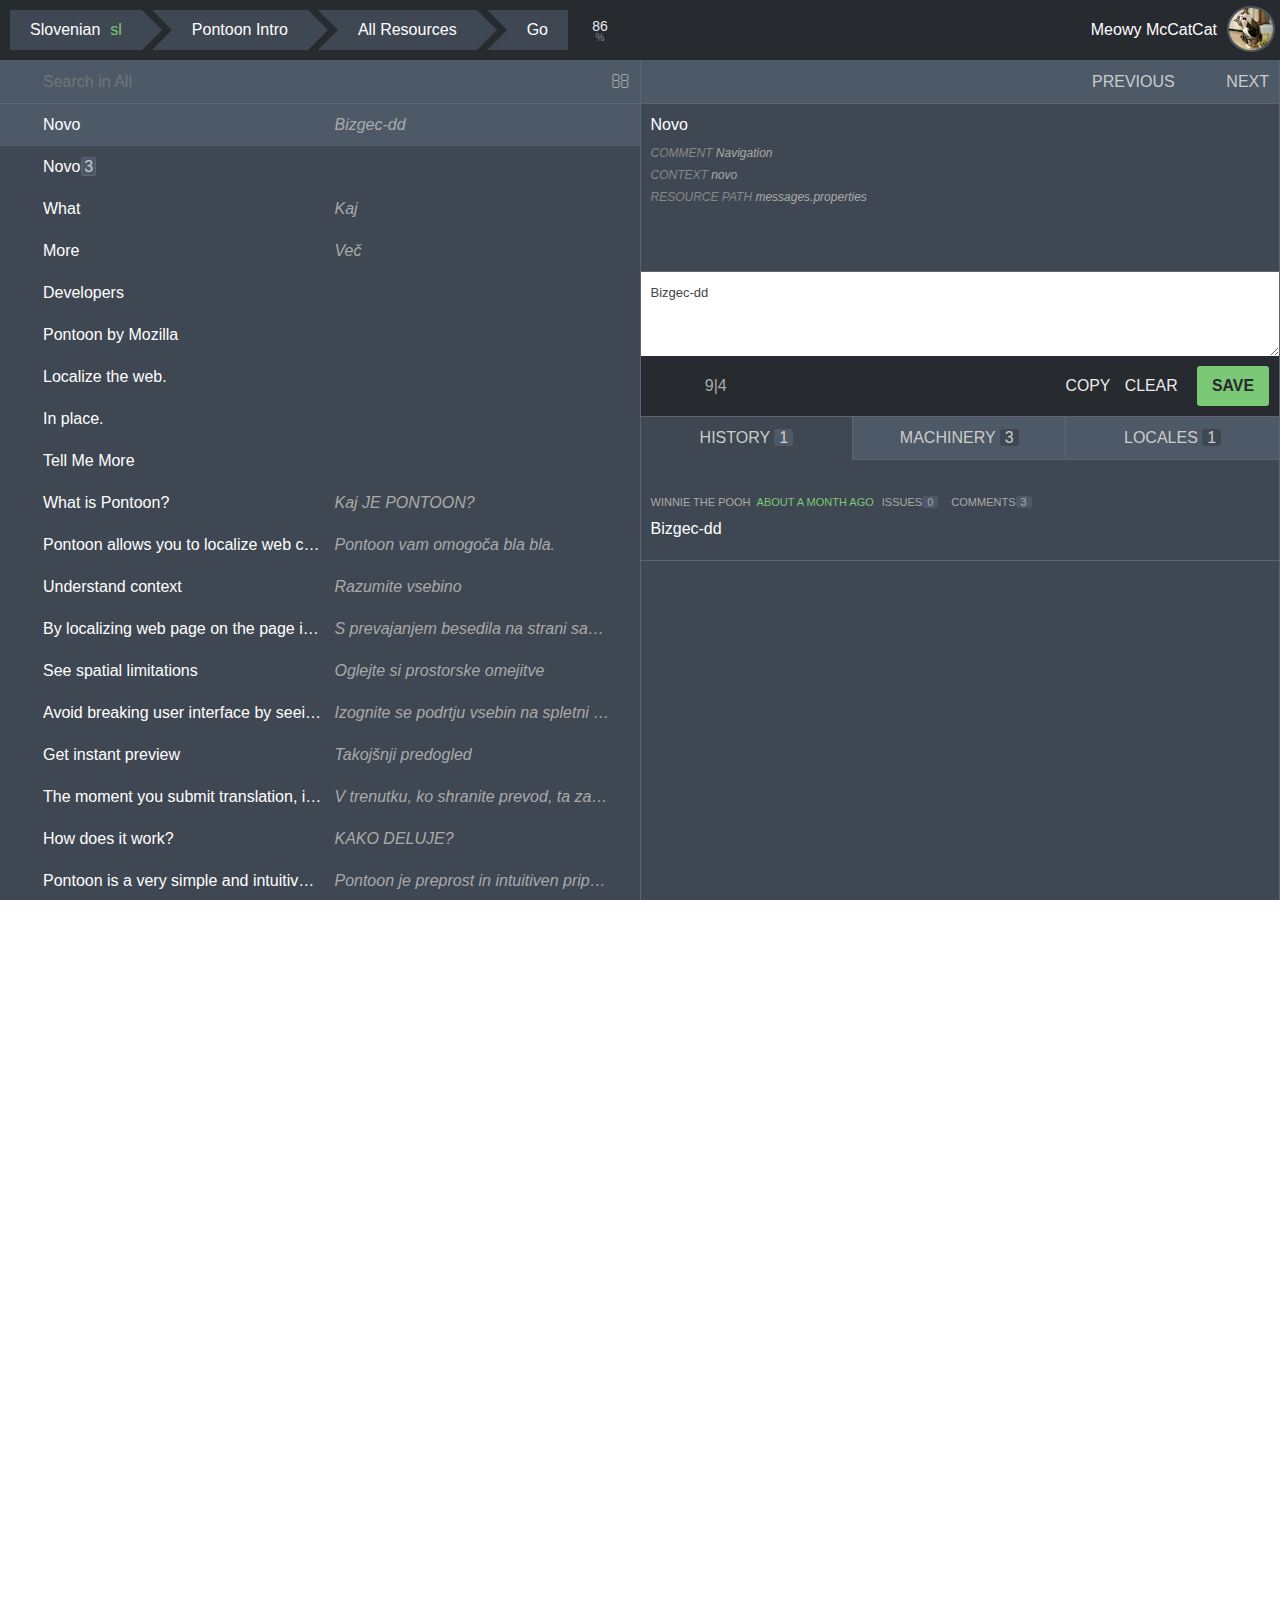
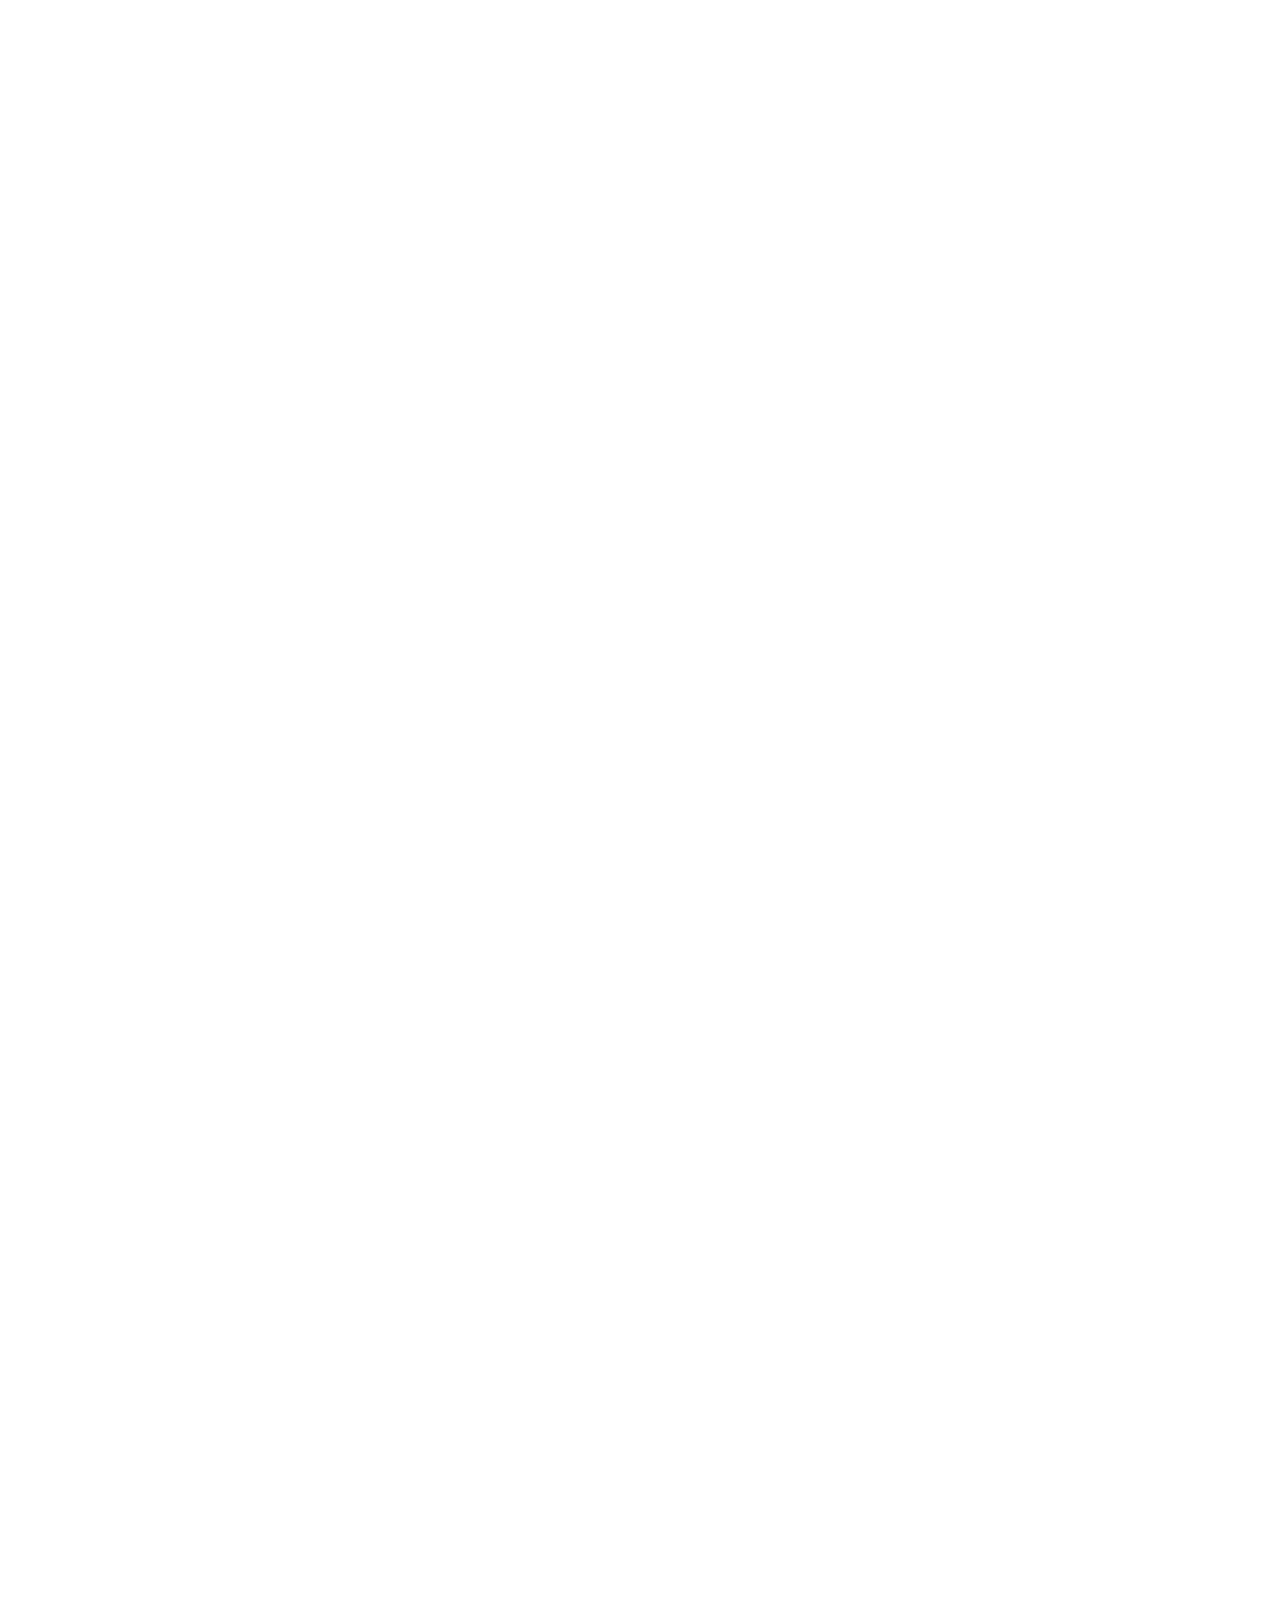
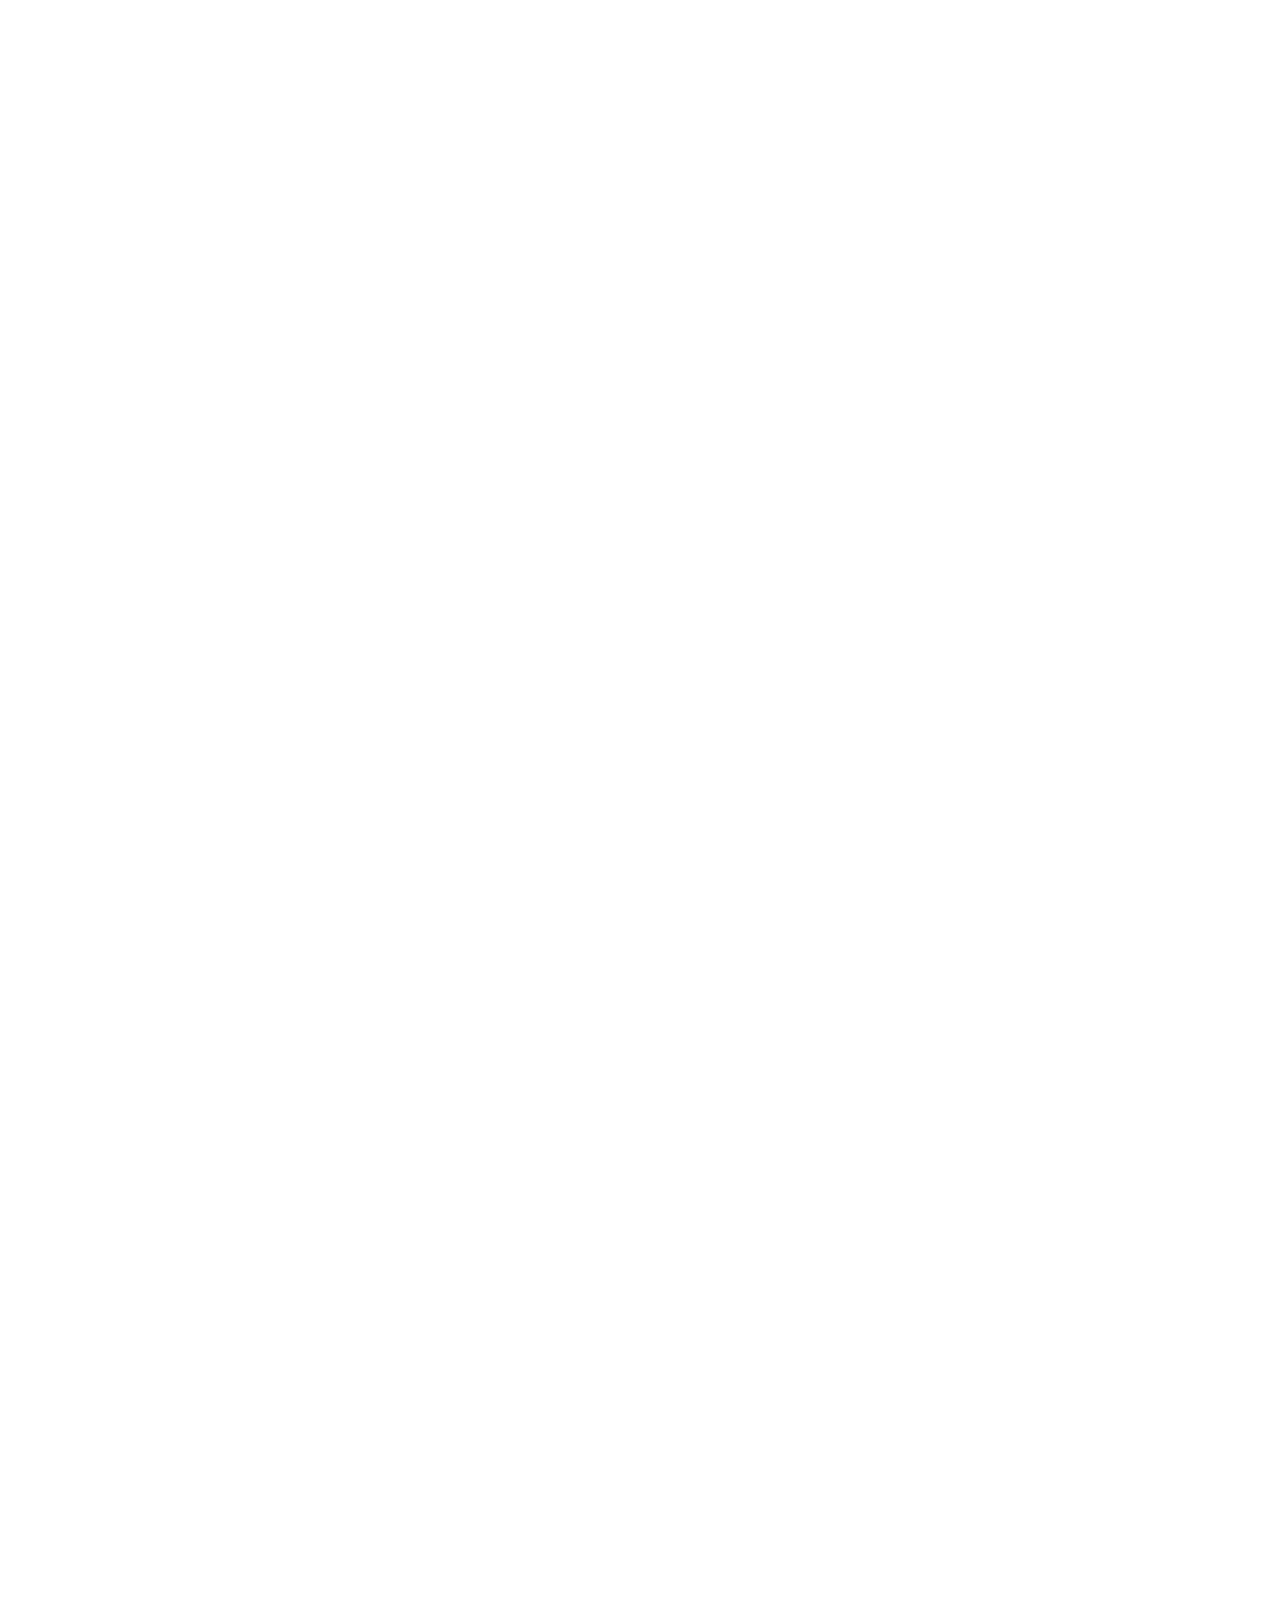
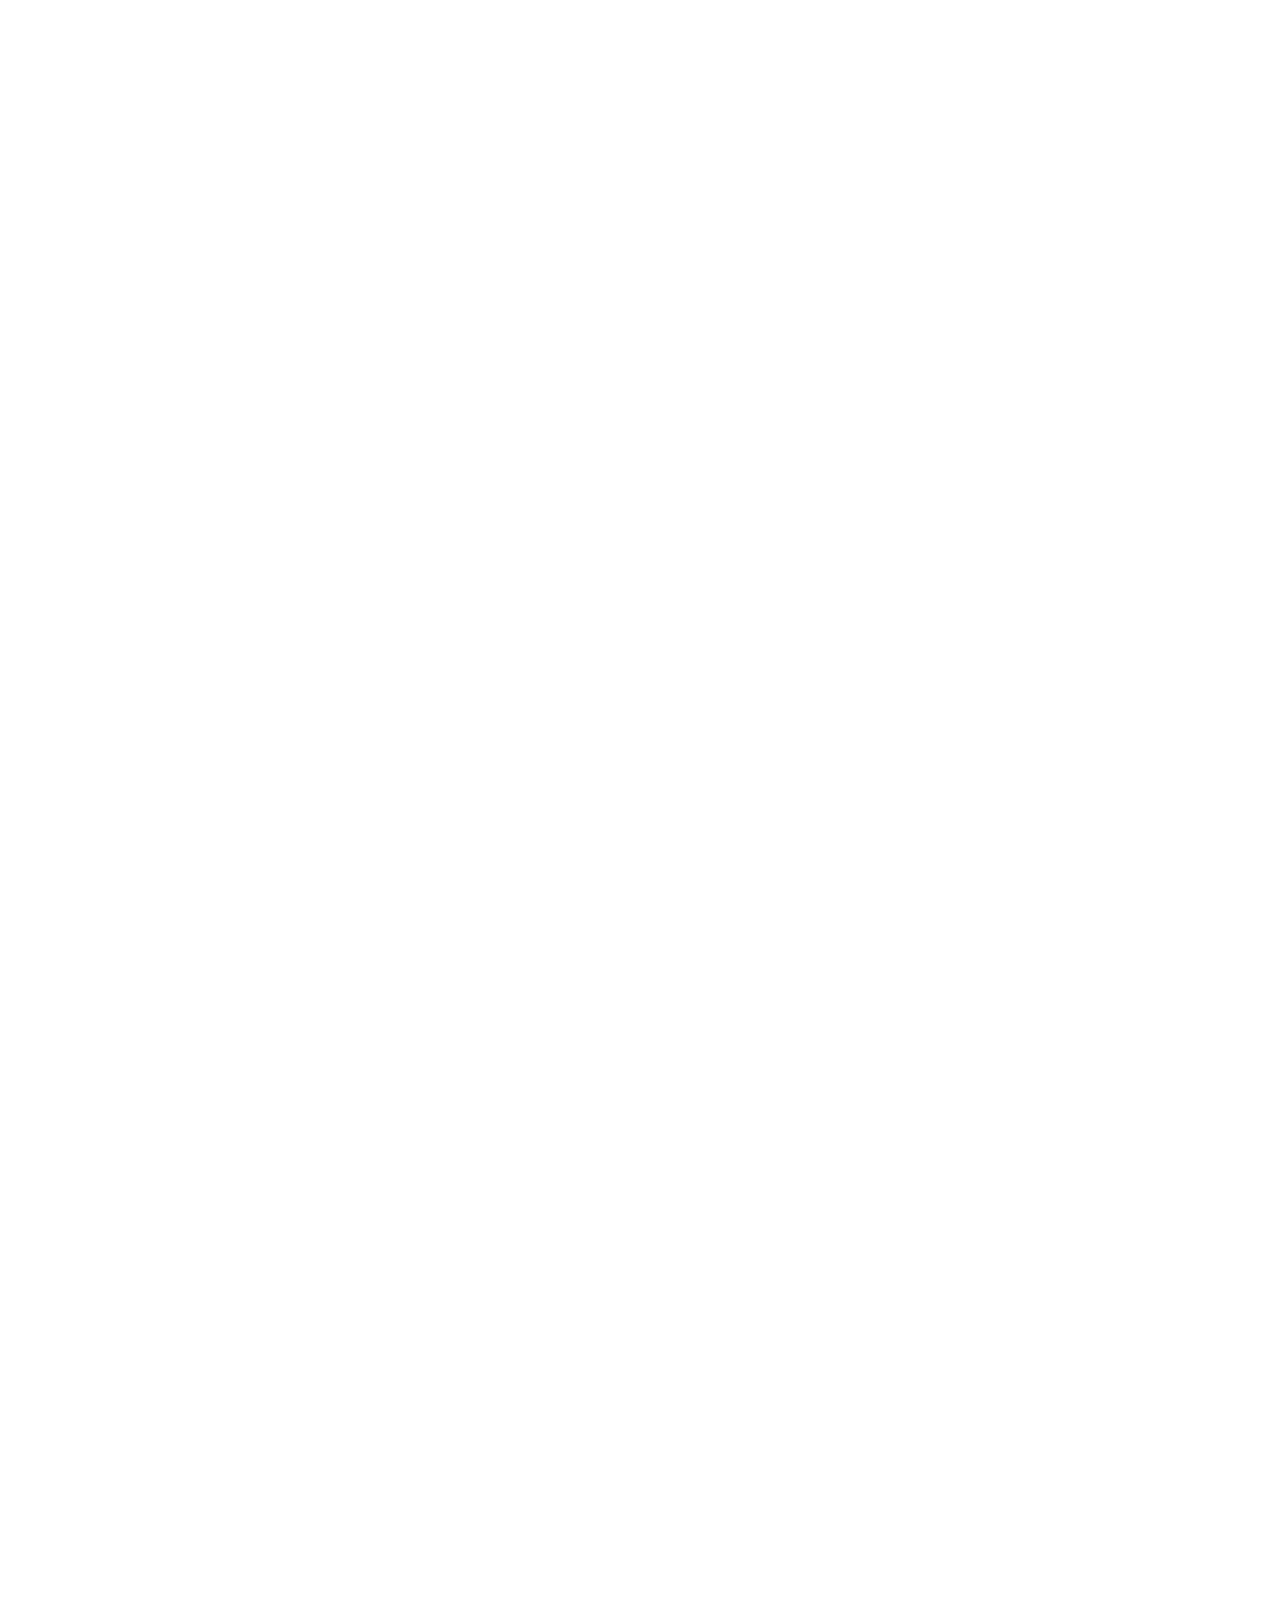
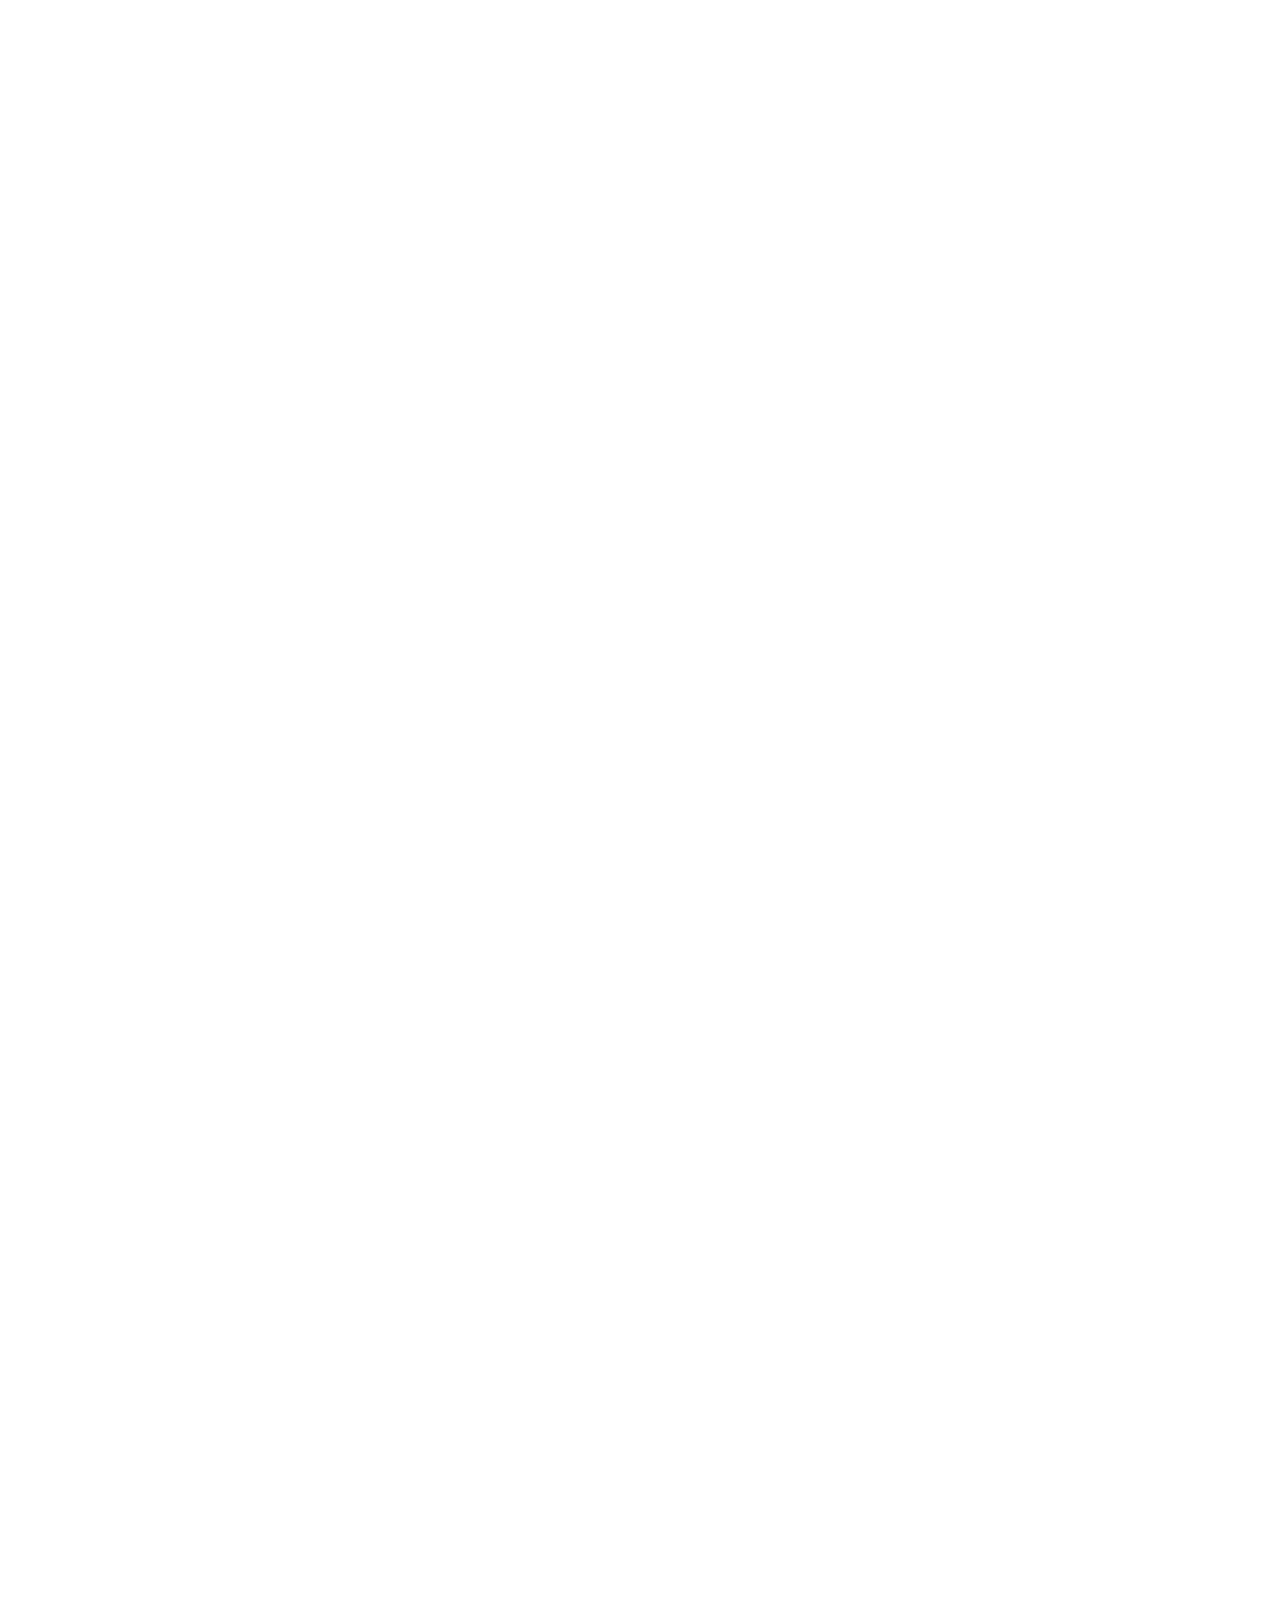
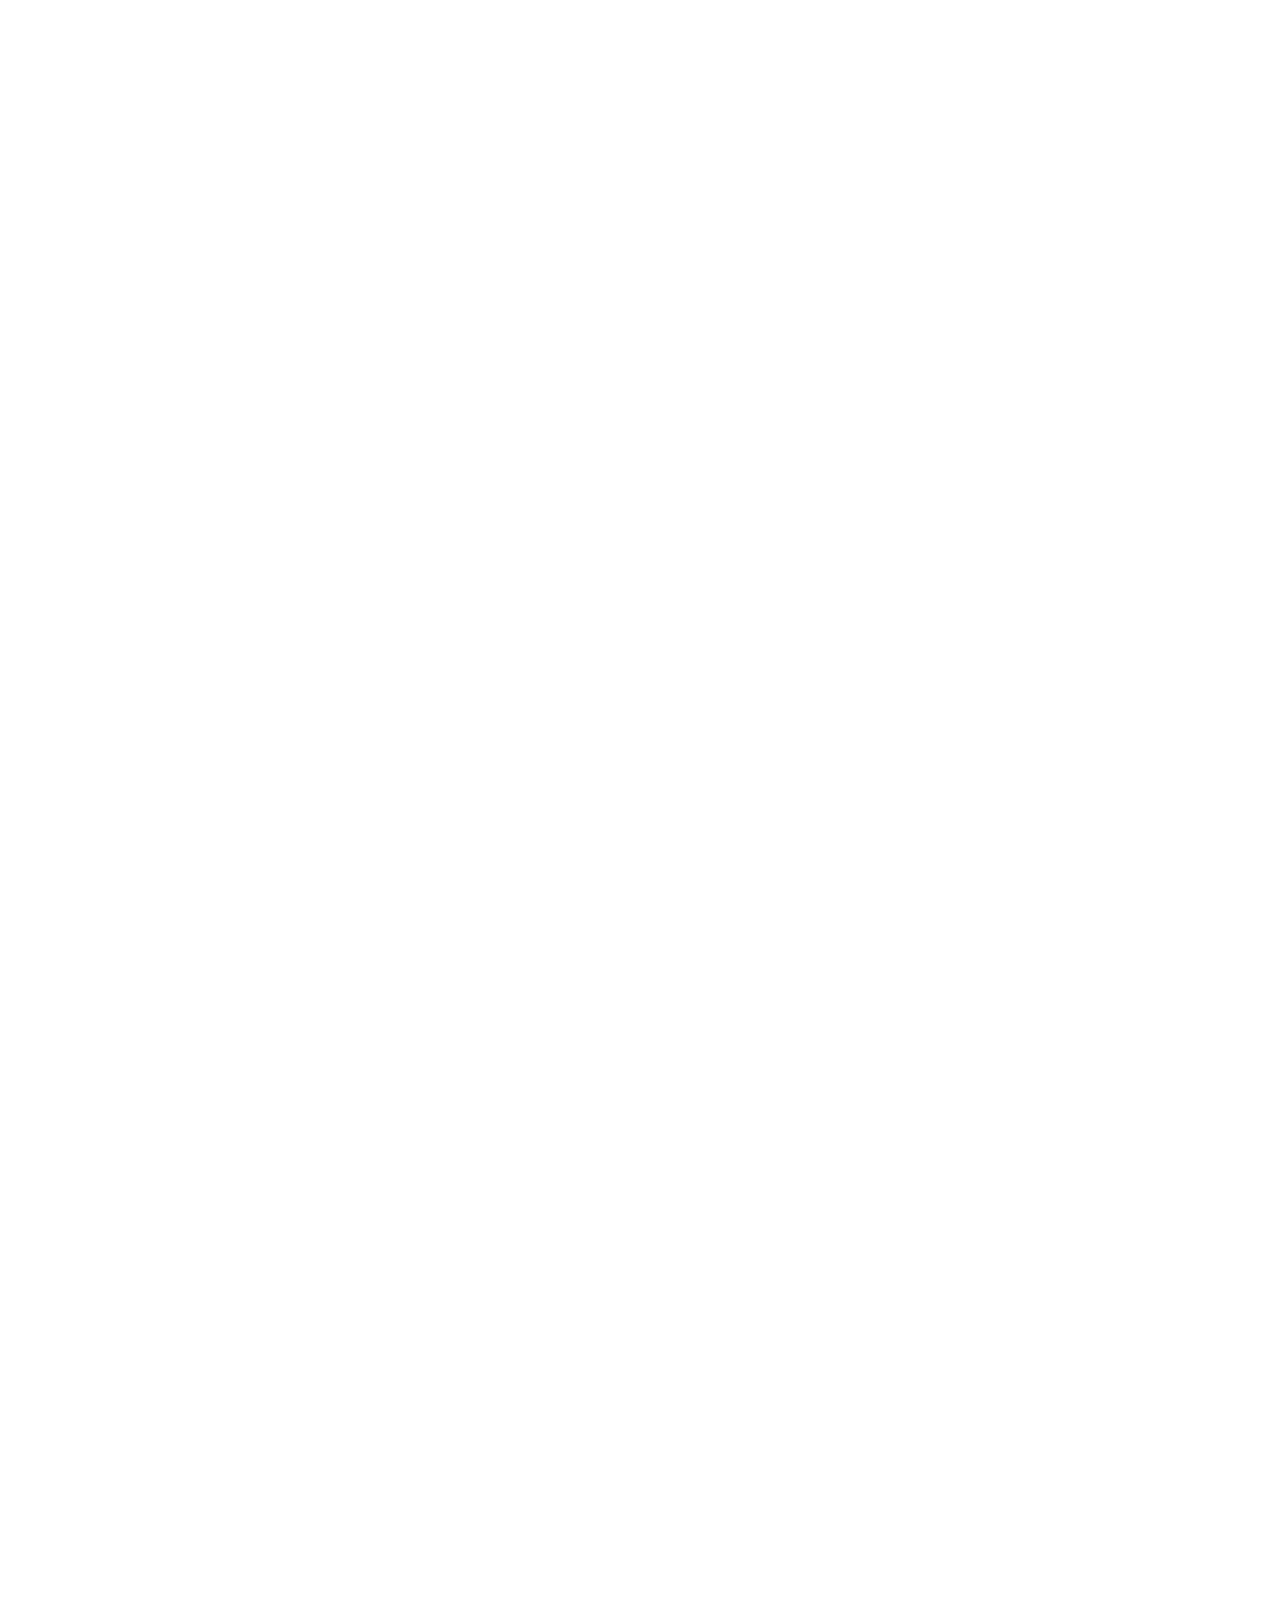
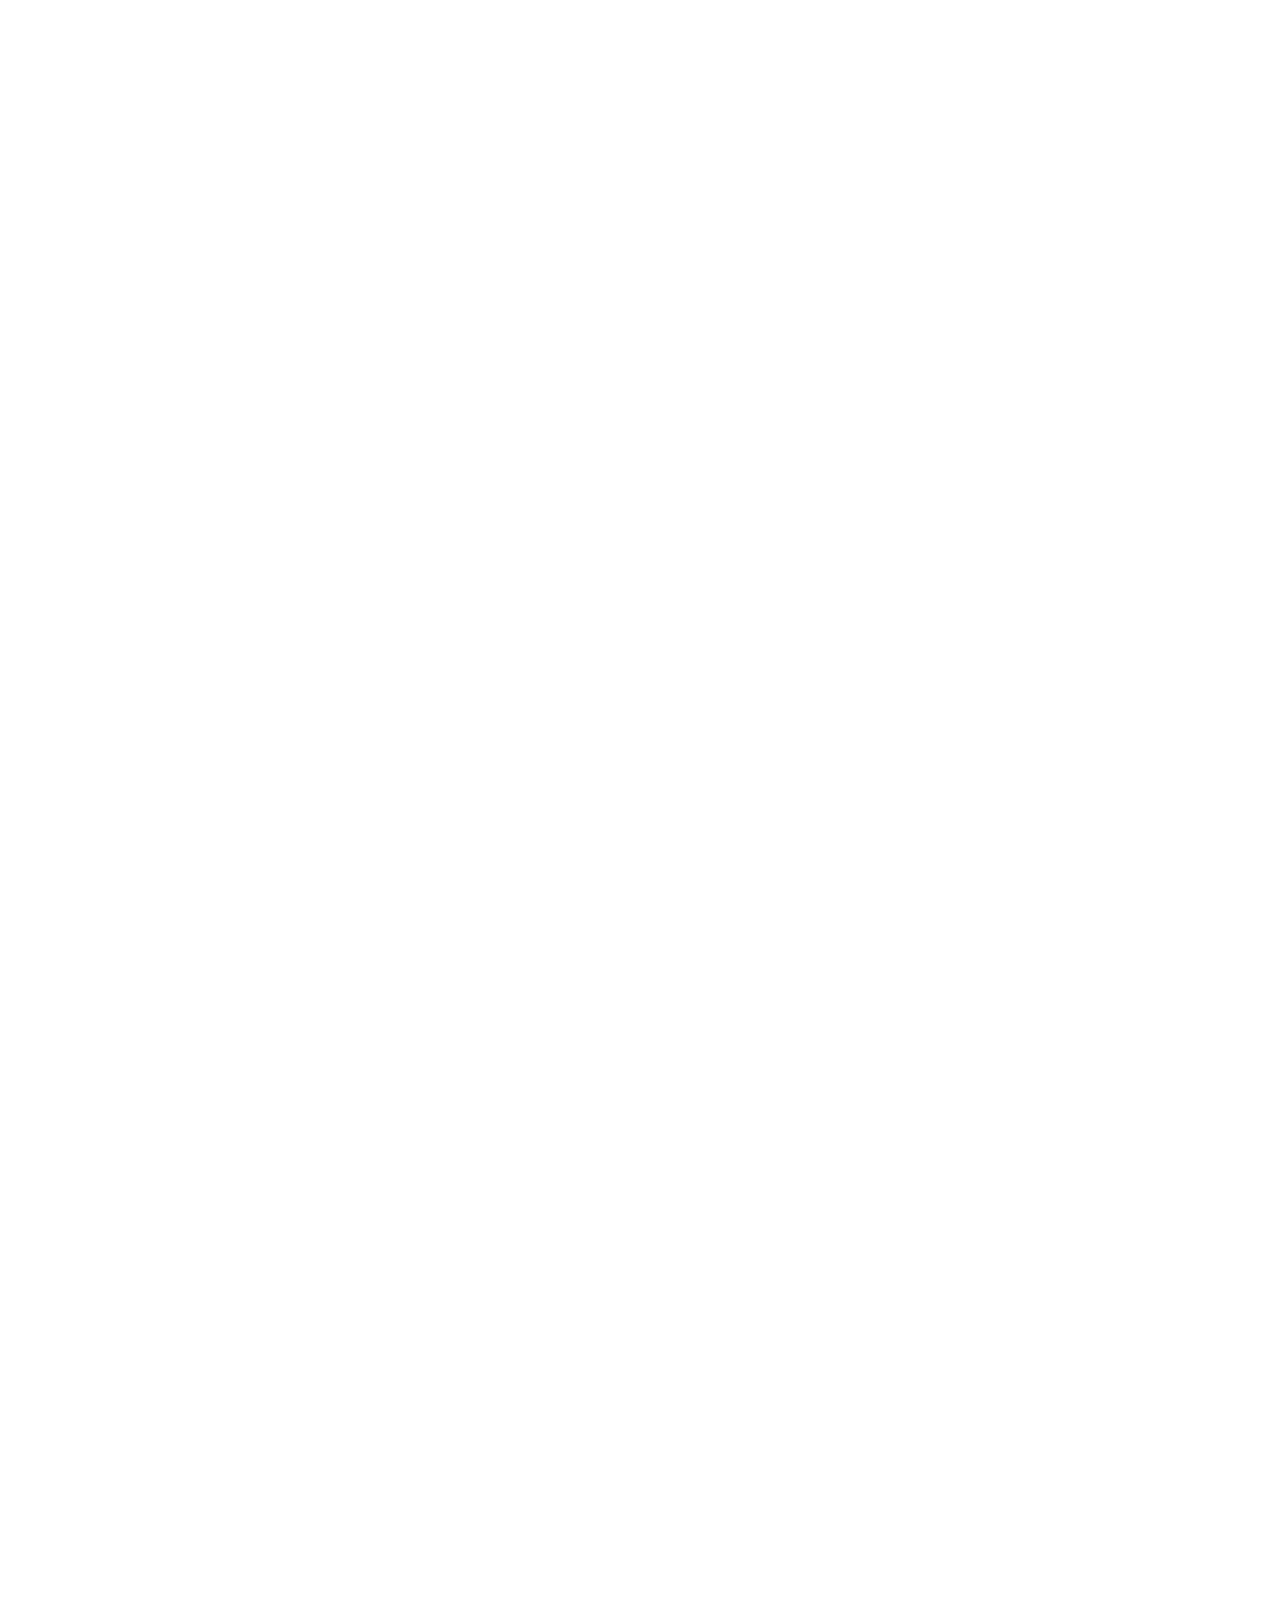
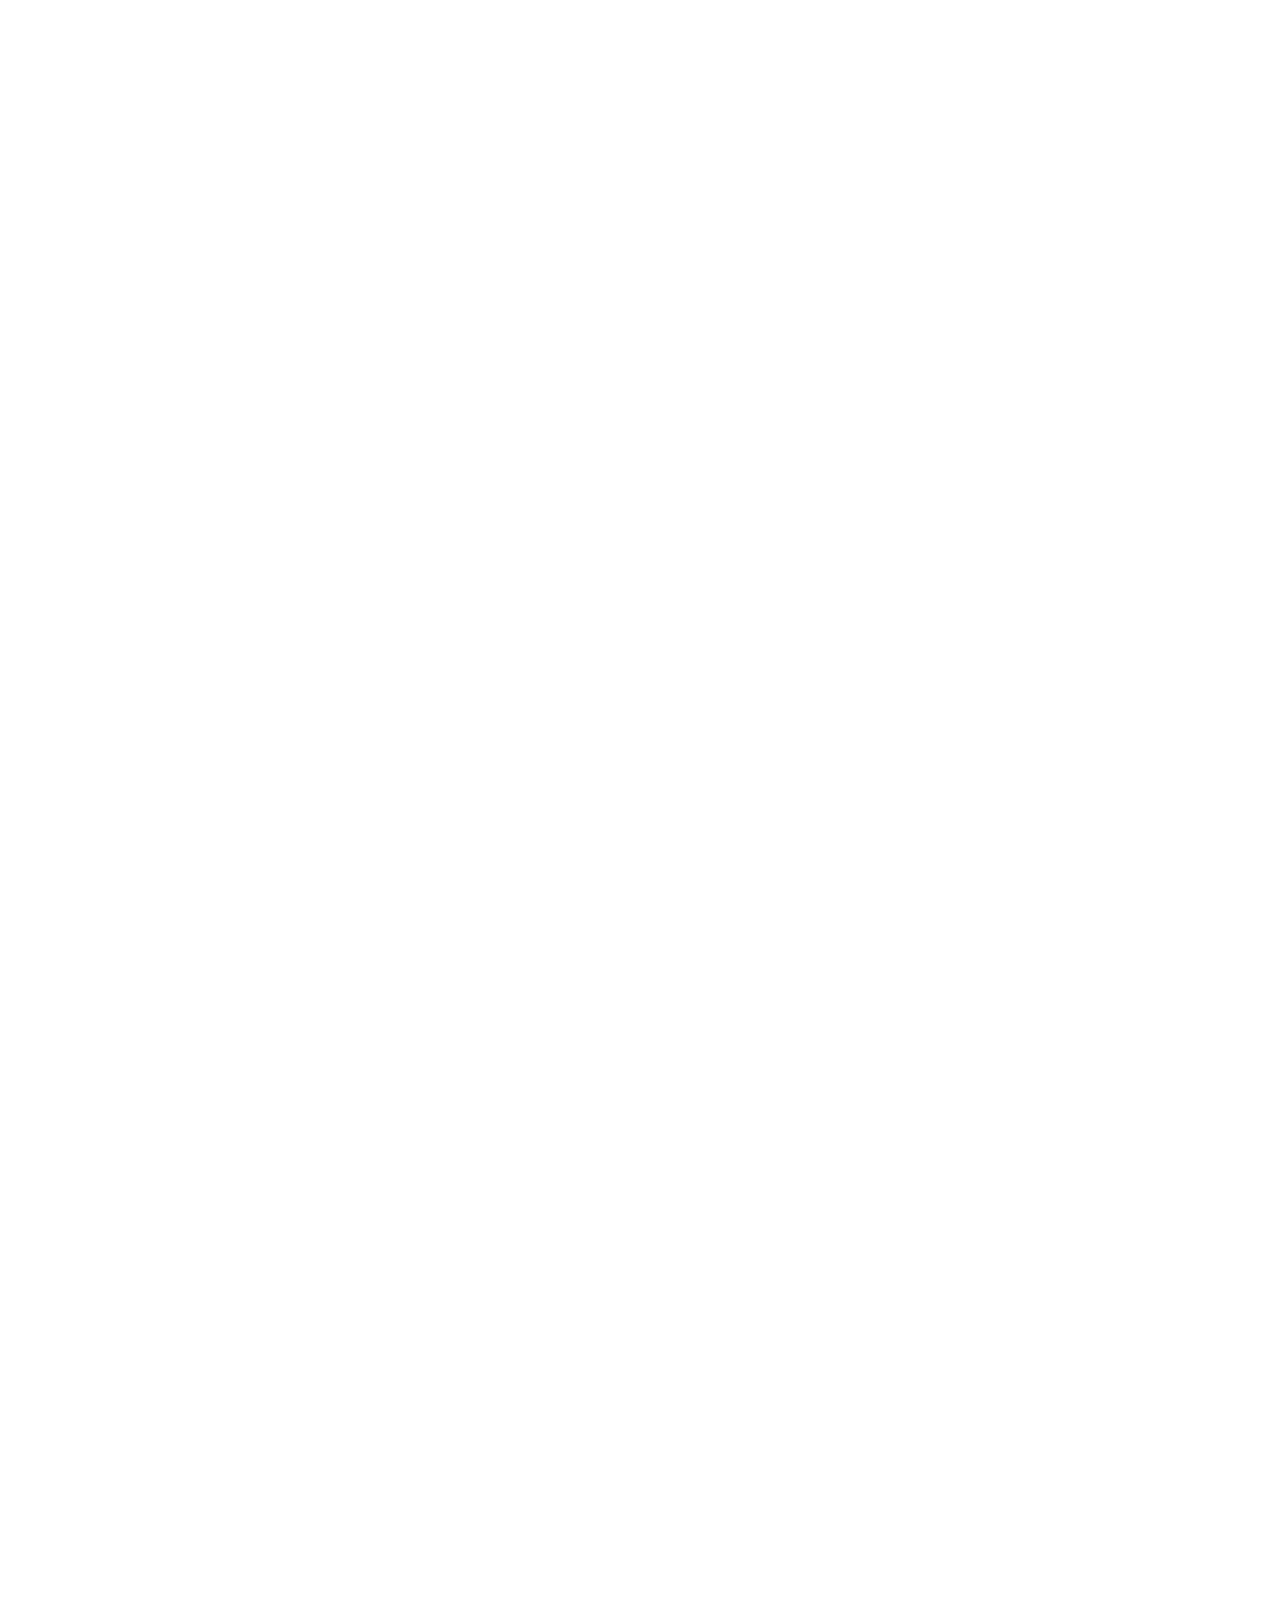
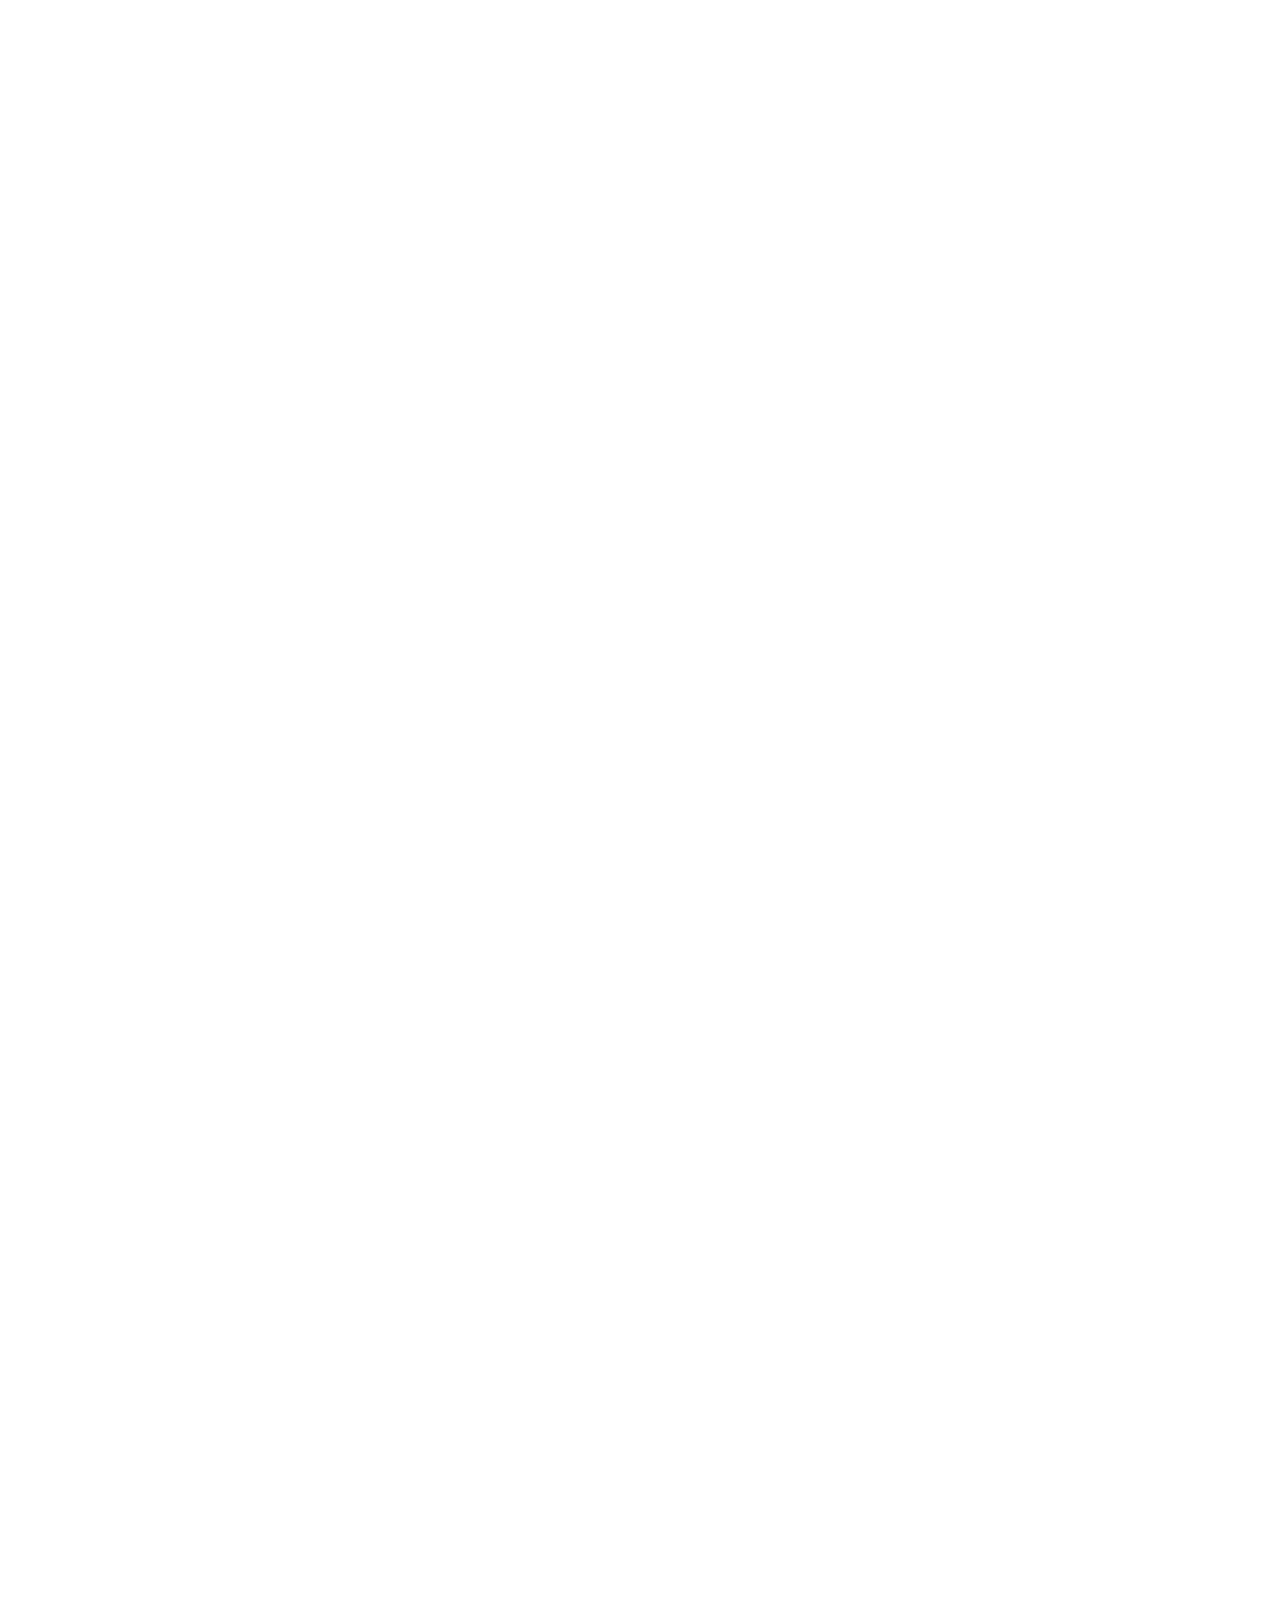
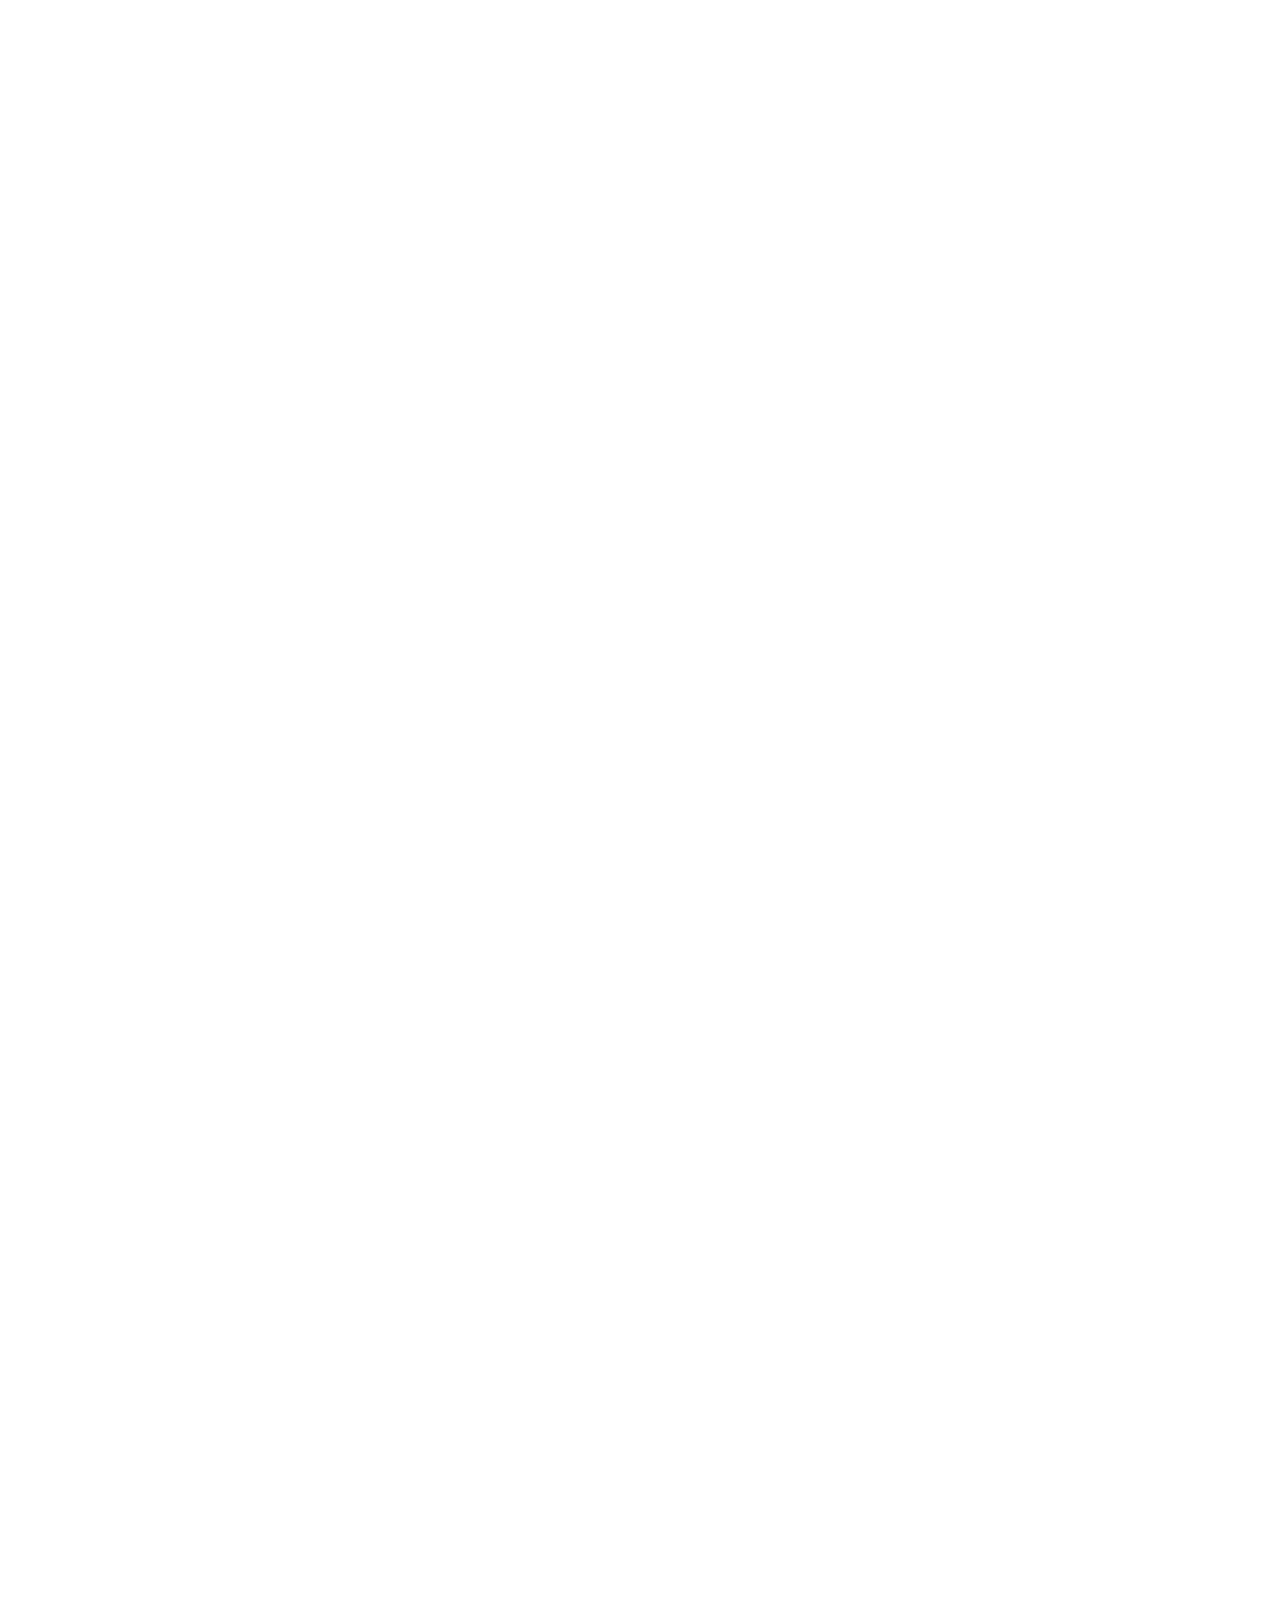
==== commit 933097c1: "Feedback Fixes" ====
--- a/index.html
+++ b/index.html
@@ -1,149 +1,3548 @@
 <!DOCTYPE html>
 <html dir="ltr" lang="en"><head>
-  <meta http-equiv="content-type" content="text/html; charset=UTF-8">
-  <meta charset="utf-8">
-
-  <!-- Always force latest IE rendering engine (even in intranet) & Chrome Frame -->
-  <meta http-equiv="X-UA-Compatible" content="IE=edge,chrome=1">
-
-  <title>Translation Review Workflow</title>
-  <meta name="description" content="Testing early translation review workflow prototypes to be used at Mozilla">
-  <meta name="author" content="Mozilla">
-
-  <link rel="stylesheet" type="text/css" href="standard/css/style.css">
-
-  <style type="text/css">
-    body {
-      margin: 60px auto 30px;
-      width: 960px;
-    }
-
-    h1 {
-      font-size: 40px;
-      padding-bottom: 30px;
-    }
-
-    a:link, a:visited {
-      color: #ffa10f;
-    }
-
-    .main {
-      font-size: 14px;
-      line-height: 22px;
-      padding: 10px 0;
-      text-align: left;
-    }
-
-    .list {
-      margin: -10px 0 0;
-      list-style-position: inside;
-      text-align: left;      
-    }
-
-    #prototypes {
-      list-style: none;
-      margin: 40px 0;
-    }
-
-    #prototypes li {
-      float: left;
-      padding: 10px;
-      width: 300px;
-    }
-
-    #prototypes img {
-      border: 1px solid #111;
-      box-shadow: 0 0 20px #111;
-      transition: all 0.2s;
-    }
-
-    #prototypes img:hover {
-      border-color: #4FC4F6;
-      transform: scale(1.05);
-    }
-
-    #prototypes figcaption {
-      font-size: 18px;
-      font-weight: bold;
-      padding: 8px 0 4px;
-    }
-
-    #prototypes p {
-      font-size: 14px;
-      color: #AAAAAA;
-    }
-
-    #feedback a {
-      background: #4FC4F6;
-      border-radius: 2px;
-      color: #272A2F;
-      display: inline-block;
-      font-size: 20px;
-      font-weight: 400;
-      margin-top: 30px;
-      padding: 10px 20px;
-    }
-
-    #feedback p {
-      text-align: center;
-    }
-
-    footer {
-      margin-top: 150px;
-      opacity: 0.3;
-    }
-  </style>
-</head>
-
-<body class="translate">
-  <h1>Translation Review Workflow</h1>
-
-  <p class="main">We're designing a translation review workflow that will:</p>
-
-  <ul class="list main">
-    <li>Help translation reviewers identify translation issues</li>
-    <li>Allow translators to learn from the received feedback from reviewers</li>
-    <li>Empower team managers to evaluate performance and progress of their team members</li>
-  </ul>
-
-  <p class="main">As part of the <a href="http://ucosp.ca/" target="_blank">UCOSP program</a>, we have worked with students of Canadian universities that have created 3 different prototypes for translation reviewers to identify and categorize translation issues using the <a href="http://www.qt21.eu/mqm-definition/definition-2015-12-30.html#issue_types" target="_blank">MQM standard</a>.</p>
-
-  <ul id="prototypes" class="clearfix">
-    <li>
-      <figure>
-        <a href="standard" target="_blank"><img src="img/standard.png"></a>
-        <figcaption>Standard</figcaption>
-        <p class="description">Builds upon the current Pontoon UI to avoid confusing existing users too much.</p>
-      </figure>
-    </li>
-    <li>
-      <figure>
-        <a href="slideout" target="_blank"><img src="img/slideout.png"></a>
-        <figcaption>Slide out</figcaption>
-        <p class="description">Slides out the string list to give more space for the translation and review process.</p>
-      </figure>
-    </li>
-    <li>
-      <figure>
-        <a href="threecolumns" target="_blank"><img src="img/threecolumns.png"></a>
-        <figcaption>Three columns</figcaption>
-        <p class="description">Tries to keep most of the relevant functionality accessible all the time.</p>
-      </figure>
-    </li>
-  </ul>
-
-  <p class="main">We'd like to ask you to give these prototypes a try. <b>Your task is to reject a translation by assigning one or more MQM issue types.</b> In the Standard and the Three columns prototypes you can also provide additional comments.</p>
-
-  <p class="main">Please note that these are early, static prototypes, so most of the functionality does not work yet, including navigating between projects, selecting strings and submitting translations. Be gentle. :-)</p>
-
-  <div id="feedback">
-    <a href="https://goo.gl/forms/arpLu0thN1p3gBIw1">Submit feedback</a>
-    <p class="main">Once you're done exploring the prototypes, please tell us how you feel about them.</p>
+<meta http-equiv="content-type" content="text/html; charset=UTF-8">
+    <meta charset="utf-8">
+
+    <!-- Always force latest IE rendering engine (even in intranet) & Chrome Frame -->
+    <meta http-equiv="X-UA-Compatible" content="IE=edge,chrome=1">
+
+    <title>Pontoon</title>
+    <meta name="description" content="Live web localization tool">
+    <meta name="author" content="Mozilla">
+
+    <link rel="stylesheet" href="css/easy-autocomplete.min.css">
+	<link rel="stylesheet" href="css/easy-autocomplete.themes.min.css">
+	<link href="css/style.css" rel="stylesheet" type="text/css">
+	<link href="lib/font-awesome.css" rel="stylesheet" type="text/css">
+      
+  <link href="lib/jquery-ui.css" rel="stylesheet" type="text/css">
+<link href="lib/jquery-ui-timepicker-addon.css" rel="stylesheet" type="text/css">
+<link href="css/translate.css" rel="stylesheet" type="text/css">
+<link href="css/mqm.css" rel="stylesheet" type="text/css">
+
+
+    
+  </head>
+
+  <body class="translate">
+    
+<div id="browserid-info" style="display: none;" data-info="{&quot;loginUrl&quot;: &quot;/browserid/login/&quot;, &quot;requestArgs&quot;: {&quot;siteName&quot;: &quot;Pontoon&quot;}, &quot;logoutUrl&quot;: &quot;/browserid/logout/&quot;, &quot;csrfUrl&quot;: &quot;/browserid/csrf/&quot;}">
+</div>
+    
+<!-- Server data -->
+<div id="server" class="hidden" data-site-url="http://localhost:8000" data-csrf="CIwHlM3sYsyYUpbat2RlZjU1AHpQy29W" data-id="4" data-username="dvgiVCmoeidF2xcqSnBHtpzLTFU" data-user-translated-locales="[&quot;a&quot;, &quot;af&quot;, &quot;sq&quot;, &quot;ar&quot;, &quot;an&quot;, &quot;hy-AM&quot;, &quot;as&quot;, &quot;ast&quot;, &quot;az&quot;, &quot;eu&quot;, &quot;be&quot;, &quot;bn-BD&quot;, &quot;bn-IN&quot;, &quot;bs&quot;, &quot;br&quot;, &quot;bg&quot;, &quot;my&quot;, &quot;ca&quot;, &quot;zh-CN&quot;, &quot;zh-TW&quot;, &quot;hr&quot;, &quot;cs&quot;, &quot;da&quot;, &quot;nl&quot;, &quot;en&quot;, &quot;en-GB&quot;, &quot;en-US&quot;, &quot;en-ZA&quot;, &quot;en-1&quot;, &quot;eo&quot;, &quot;et&quot;, &quot;fi&quot;, &quot;fr&quot;, &quot;fur&quot;, &quot;ff&quot;, &quot;gd&quot;, &quot;gl&quot;, &quot;ka&quot;, &quot;de&quot;, &quot;el&quot;, &quot;gn&quot;, &quot;gu-IN&quot;, &quot;ht&quot;, &quot;he&quot;, &quot;hi-IN&quot;, &quot;hu&quot;, &quot;is&quot;, &quot;ilo&quot;, &quot;id&quot;, &quot;ga-IE&quot;, &quot;it&quot;, &quot;ja&quot;, &quot;kn&quot;, &quot;csb&quot;, &quot;kk&quot;, &quot;km&quot;, &quot;ko&quot;, &quot;ku&quot;, &quot;lv&quot;, &quot;lij&quot;, &quot;lt&quot;, &quot;dsb&quot;, &quot;mk&quot;, &quot;mai&quot;, &quot;ms&quot;, &quot;ml&quot;, &quot;mr&quot;, &quot;mn&quot;, &quot;ne-NP&quot;, &quot;nso&quot;, &quot;nb-NO&quot;, &quot;nn-NO&quot;, &quot;oc&quot;, &quot;or&quot;, &quot;fa&quot;, &quot;pl&quot;, &quot;pt-BR&quot;, &quot;pt-PT&quot;, &quot;pa-IN&quot;, &quot;ro&quot;, &quot;rm&quot;, &quot;ru&quot;, &quot;sr&quot;, &quot;si&quot;, &quot;sk&quot;, &quot;sl&quot;, &quot;son&quot;, &quot;es&quot;, &quot;es-AR&quot;, &quot;es-CL&quot;, &quot;es-ES&quot;, &quot;es-MX&quot;, &quot;sw&quot;, &quot;sv-SE&quot;, &quot;tl&quot;, &quot;ta&quot;, &quot;ta-LK&quot;, &quot;te&quot;, &quot;th&quot;, &quot;tr&quot;, &quot;uk&quot;, &quot;hsb&quot;, &quot;ur&quot;, &quot;uz&quot;, &quot;vi&quot;, &quot;cy&quot;, &quot;fy-NL&quot;, &quot;wo&quot;, &quot;xh&quot;, &quot;zu&quot;]" data-manager="true" data-authors="[{&quot;display_name&quot;: &quot;Matja\u017e Horvat&quot;, &quot;gravatar_url&quot;: &quot;//www.gravatar.com/avatar/b7aed7b21e849ab3d67ffd811313a75b?s=44&quot;, &quot;id&quot;: 4, &quot;role&quot;: &quot;Admin&quot;, &quot;translation_count&quot;: 12, &quot;email&quot;: &quot;matjaz.horvat@gmail.com&quot;}]" data-counts-per-minute="[[1466664060000, 38], [1470042120000, 1], [1470073680000, 1], [1470074280000, 1], [1470075540000, 1], [1470121860000, 1], [1470121920000, 1], [1470121980000, 1], [1470132780000, 1], [1470132840000, 1], [1470676620000, 1], [1471457880000, 1]]" data-display-name="Matjaž Horvat" data-locales-order="[&quot;it&quot;, &quot;fr&quot;, &quot;de&quot;]">
+</div>
+
+<!-- Main toolbar -->
+<header>
+  <div class="container clearfix">
+    
+
+
+<!-- Locale selector -->
+<div class="locale select">
+  
+  <div class="button breadcrumbs selector noselect">
+    <span class="language" data-code="sl">Slovenian</span><span class="code">sl</span>
   </div>
-
-  <footer>
-    <img src="img/mozilla-logo.png">
-  </footer>
+  
+  <div class="menu" style="display: none;">
+    <div class="search-wrapper clearfix">
+      <div class="icon fa fa-search"></div>
+      <input autocomplete="off" autofocus="" type="search">
+    </div>
+    
+    <ul>
+      
+        
+          
+        
+        <li class="clearfix">
+          <span class="language" data-cldr_plurals="[1]" data-code="a" data-plural_rule="" data-name="A" data-nplurals="1">
+            
+              A
+            
+          </span>
+
+          <span class="code">
+            
+              a
+            
+          </span>
+
+          
+        </li>
+      
+        
+          
+        
+        <li class="clearfix">
+          <span class="language" data-cldr_plurals="[1, 5]" data-code="af" data-plural_rule="(n != 1)" data-name="Afrikaans" data-nplurals="2">
+            
+              Afrikaans
+            
+          </span>
+
+          <span class="code">
+            
+              af
+            
+          </span>
+
+          
+        </li>
+      
+        
+          
+        
+        <li class="clearfix">
+          <span class="language" data-cldr_plurals="[1, 5]" data-code="sq" data-plural_rule="(n != 1)" data-name="Albanian" data-nplurals="2">
+            
+              Albanian
+            
+          </span>
+
+          <span class="code">
+            
+              sq
+            
+          </span>
+
+          
+        </li>
+      
+        
+          
+        
+        <li class="clearfix">
+          <span class="language" data-cldr_plurals="[0, 1, 2, 3, 4, 5]" data-code="ar" data-plural_rule="(n==0 ? 0 : n==1 ? 1 : n==2 ? 2 : n%100&gt;=3 &amp;&amp; n%100&lt;=10 ? 3 : n%100&gt;=11 ? 4 : 5)" data-name="Arabic" data-nplurals="6">
+            
+              Arabic
+            
+          </span>
+
+          <span class="code">
+            
+              ar
+            
+          </span>
+
+          
+        </li>
+      
+        
+          
+        
+        <li class="clearfix">
+          <span class="language" data-cldr_plurals="[1, 5]" data-code="an" data-plural_rule="(n != 1)" data-name="Aragonese" data-nplurals="2">
+            
+              Aragonese
+            
+          </span>
+
+          <span class="code">
+            
+              an
+            
+          </span>
+
+          
+        </li>
+      
+        
+          
+        
+        <li class="clearfix">
+          <span class="language" data-cldr_plurals="[1, 5]" data-code="hy-AM" data-plural_rule="(n != 1)" data-name="Armenian" data-nplurals="2">
+            
+              Armenian
+            
+          </span>
+
+          <span class="code">
+            
+              hy-AM
+            
+          </span>
+
+          
+        </li>
+      
+        
+          
+        
+        <li class="clearfix">
+          <span class="language" data-cldr_plurals="[1, 5]" data-code="as" data-plural_rule="(n != 1)" data-name="Assamese" data-nplurals="2">
+            
+              Assamese
+            
+          </span>
+
+          <span class="code">
+            
+              as
+            
+          </span>
+
+          
+        </li>
+      
+        
+          
+        
+        <li class="clearfix">
+          <span class="language" data-cldr_plurals="[1, 5]" data-code="ast" data-plural_rule="(n != 1)" data-name="Asturian" data-nplurals="2">
+            
+              Asturian
+            
+          </span>
+
+          <span class="code">
+            
+              ast
+            
+          </span>
+
+          
+        </li>
+      
+        
+          
+        
+        <li class="clearfix">
+          <span class="language" data-cldr_plurals="[1, 5]" data-code="az" data-plural_rule="(n != 1)" data-name="Azerbaijani" data-nplurals="2">
+            
+              Azerbaijani
+            
+          </span>
+
+          <span class="code">
+            
+              az
+            
+          </span>
+
+          
+        </li>
+      
+        
+          
+        
+        <li class="clearfix">
+          <span class="language" data-cldr_plurals="[1, 5]" data-code="eu" data-plural_rule="(n != 1)" data-name="Basque" data-nplurals="2">
+            
+              Basque
+            
+          </span>
+
+          <span class="code">
+            
+              eu
+            
+          </span>
+
+          
+        </li>
+      
+        
+          
+        
+        <li class="clearfix">
+          <span class="language" data-cldr_plurals="[1, 3, 5]" data-code="be" data-plural_rule="(n%10==1 &amp;&amp; n%100!=11 ? 0 : n%10&gt;=2 &amp;&amp; n%10&lt;=4 &amp;&amp; (n%100&lt;10 || n%100&gt;=20) ? 1 : 2)" data-name="Belarusian" data-nplurals="3">
+            
+              Belarusian
+            
+          </span>
+
+          <span class="code">
+            
+              be
+            
+          </span>
+
+          
+        </li>
+      
+        
+          
+        
+        <li class="clearfix">
+          <span class="language" data-cldr_plurals="[1, 5]" data-code="bn-BD" data-plural_rule="(n != 1)" data-name="Bengali" data-nplurals="2">
+            
+              Bengali
+            
+          </span>
+
+          <span class="code">
+            
+              bn-BD
+            
+          </span>
+
+          
+        </li>
+      
+        
+          
+        
+        <li class="clearfix">
+          <span class="language" data-cldr_plurals="[1, 5]" data-code="bn-IN" data-plural_rule="(n != 1)" data-name="Bengali" data-nplurals="2">
+            
+              Bengali
+            
+          </span>
+
+          <span class="code">
+            
+              bn-IN
+            
+          </span>
+
+          
+        </li>
+      
+        
+          
+        
+        <li class="clearfix">
+          <span class="language" data-cldr_plurals="[1, 3, 5]" data-code="bs" data-plural_rule="(n%10==1 &amp;&amp; n%100!=11 ? 0 : n%10&gt;=2 &amp;&amp; n%10&lt;=4 &amp;&amp; (n%100&lt;10 || n%100&gt;=20) ? 1 : 2)" data-name="Bosnian" data-nplurals="3">
+            
+              Bosnian
+            
+          </span>
+
+          <span class="code">
+            
+              bs
+            
+          </span>
+
+          
+        </li>
+      
+        
+          
+        
+        <li class="clearfix">
+          <span class="language" data-cldr_plurals="[1, 5]" data-code="br" data-plural_rule="(n &gt; 1)" data-name="Breton" data-nplurals="2">
+            
+              Breton
+            
+          </span>
+
+          <span class="code">
+            
+              br
+            
+          </span>
+
+          
+        </li>
+      
+        
+          
+        
+        <li class="clearfix">
+          <span class="language" data-cldr_plurals="[1, 5]" data-code="bg" data-plural_rule="(n != 1)" data-name="Bulgarian" data-nplurals="2">
+            
+              Bulgarian
+            
+          </span>
+
+          <span class="code">
+            
+              bg
+            
+          </span>
+
+          
+        </li>
+      
+        
+          
+        
+        <li class="clearfix">
+          <span class="language" data-cldr_plurals="[5]" data-code="my" data-plural_rule="0" data-name="Burmese" data-nplurals="1">
+            
+              Burmese
+            
+          </span>
+
+          <span class="code">
+            
+              my
+            
+          </span>
+
+          
+        </li>
+      
+        
+          
+        
+        <li class="clearfix">
+          <span class="language" data-cldr_plurals="[1, 5]" data-code="ca" data-plural_rule="(n != 1)" data-name="Catalan" data-nplurals="2">
+            
+              Catalan
+            
+          </span>
+
+          <span class="code">
+            
+              ca
+            
+          </span>
+
+          
+        </li>
+      
+        
+          
+        
+        <li class="clearfix">
+          <span class="language" data-cldr_plurals="[5]" data-code="zh-CN" data-plural_rule="0" data-name="Chinese" data-nplurals="1">
+            
+              Chinese
+            
+          </span>
+
+          <span class="code">
+            
+              zh-CN
+            
+          </span>
+
+          
+        </li>
+      
+        
+          
+        
+        <li class="clearfix">
+          <span class="language" data-cldr_plurals="[5]" data-code="zh-TW" data-plural_rule="0" data-name="Chinese" data-nplurals="1">
+            
+              Chinese
+            
+          </span>
+
+          <span class="code">
+            
+              zh-TW
+            
+          </span>
+
+          
+        </li>
+      
+        
+          
+        
+        <li class="clearfix">
+          <span class="language" data-cldr_plurals="[1, 3, 5]" data-code="hr" data-plural_rule="(n%10==1 &amp;&amp; n%100!=11 ? 0 : n%10&gt;=2 &amp;&amp; n%10&lt;=4 &amp;&amp; (n%100&lt;10 || n%100&gt;=20) ? 1 : 2)" data-name="Croatian" data-nplurals="3">
+            
+              Croatian
+            
+          </span>
+
+          <span class="code">
+            
+              hr
+            
+          </span>
+
+          
+        </li>
+      
+        
+          
+        
+        <li class="clearfix">
+          <span class="language" data-cldr_plurals="[1, 3, 5]" data-code="cs" data-plural_rule="(n==1) ? 0 : (n&gt;=2 &amp;&amp; n&lt;=4) ? 1 : 2" data-name="Czech" data-nplurals="3">
+            
+              Czech
+            
+          </span>
+
+          <span class="code">
+            
+              cs
+            
+          </span>
+
+          
+        </li>
+      
+        
+          
+        
+        <li class="clearfix">
+          <span class="language" data-cldr_plurals="[1, 5]" data-code="da" data-plural_rule="(n != 1)" data-name="Danish" data-nplurals="2">
+            
+              Danish
+            
+          </span>
+
+          <span class="code">
+            
+              da
+            
+          </span>
+
+          
+        </li>
+      
+        
+          
+        
+        <li class="clearfix">
+          <span class="language" data-cldr_plurals="[1, 5]" data-code="nl" data-plural_rule="(n != 1)" data-name="Dutch" data-nplurals="2">
+            
+              Dutch
+            
+          </span>
+
+          <span class="code">
+            
+              nl
+            
+          </span>
+
+          
+        </li>
+      
+        
+          
+        
+        <li class="clearfix">
+          <span class="language" data-cldr_plurals="[1, 5]" data-code="en-GB" data-plural_rule="(n != 1)" data-name="English" data-nplurals="2">
+            
+              English
+            
+          </span>
+
+          <span class="code">
+            
+              en-GB
+            
+          </span>
+
+          
+        </li>
+      
+        
+          
+        
+        <li class="clearfix">
+          <span class="language" data-cldr_plurals="[1, 5]" data-code="en-ZA" data-plural_rule="(n != 1)" data-name="English" data-nplurals="2">
+            
+              English
+            
+          </span>
+
+          <span class="code">
+            
+              en-ZA
+            
+          </span>
+
+          
+        </li>
+      
+        
+          
+        
+        <li class="clearfix">
+          <span class="language" data-cldr_plurals="[1]" data-code="en-1" data-plural_rule="" data-name="English #1" data-nplurals="1">
+            
+              English #1
+            
+          </span>
+
+          <span class="code">
+            
+              en-1
+            
+          </span>
+
+          
+        </li>
+      
+        
+          
+        
+        <li class="clearfix">
+          <span class="language" data-cldr_plurals="[1, 5]" data-code="eo" data-plural_rule="(n != 1)" data-name="Esperanto" data-nplurals="2">
+            
+              Esperanto
+            
+          </span>
+
+          <span class="code">
+            
+              eo
+            
+          </span>
+
+          
+        </li>
+      
+        
+          
+        
+        <li class="clearfix">
+          <span class="language" data-cldr_plurals="[1, 5]" data-code="et" data-plural_rule="(n != 1)" data-name="Estonian" data-nplurals="2">
+            
+              Estonian
+            
+          </span>
+
+          <span class="code">
+            
+              et
+            
+          </span>
+
+          
+        </li>
+      
+        
+          
+        
+        <li class="clearfix">
+          <span class="language" data-cldr_plurals="[1, 5]" data-code="fi" data-plural_rule="(n != 1)" data-name="Finnish" data-nplurals="2">
+            
+              Finnish
+            
+          </span>
+
+          <span class="code">
+            
+              fi
+            
+          </span>
+
+          
+        </li>
+      
+        
+          
+        
+        <li class="clearfix">
+          <span class="language" data-cldr_plurals="[1, 5]" data-code="fr" data-plural_rule="(n &gt; 1)" data-name="French" data-nplurals="2">
+            
+              French
+            
+          </span>
+
+          <span class="code">
+            
+              fr
+            
+          </span>
+
+          
+        </li>
+      
+        
+          
+        
+        <li class="clearfix">
+          <span class="language" data-cldr_plurals="[1, 5]" data-code="fur" data-plural_rule="(n != 1)" data-name="Friulian" data-nplurals="2">
+            
+              Friulian
+            
+          </span>
+
+          <span class="code">
+            
+              fur
+            
+          </span>
+
+          
+        </li>
+      
+        
+          
+        
+        <li class="clearfix">
+          <span class="language" data-cldr_plurals="[1, 5]" data-code="ff" data-plural_rule="(n != 1)" data-name="Fulah" data-nplurals="2">
+            
+              Fulah
+            
+          </span>
+
+          <span class="code">
+            
+              ff
+            
+          </span>
+
+          
+        </li>
+      
+        
+          
+        
+        <li class="clearfix">
+          <span class="language" data-cldr_plurals="[1, 2, 3, 5]" data-code="gd" data-plural_rule="(n==1 || n==11) ? 0 : (n==2 || n==12) ? 1 : (n &gt; 2 &amp;&amp; n &lt; 20) ? 2 : 3" data-name="Gaelic, Scottish" data-nplurals="4">
+            
+              Gaelic, Scottish
+            
+          </span>
+
+          <span class="code">
+            
+              gd
+            
+          </span>
+
+          
+        </li>
+      
+        
+          
+        
+        <li class="clearfix">
+          <span class="language" data-cldr_plurals="[1, 5]" data-code="gl" data-plural_rule="(n != 1)" data-name="Galician" data-nplurals="2">
+            
+              Galician
+            
+          </span>
+
+          <span class="code">
+            
+              gl
+            
+          </span>
+
+          
+        </li>
+      
+        
+          
+        
+        <li class="clearfix">
+          <span class="language" data-cldr_plurals="[5]" data-code="ka" data-plural_rule="0" data-name="Georgian" data-nplurals="1">
+            
+              Georgian
+            
+          </span>
+
+          <span class="code">
+            
+              ka
+            
+          </span>
+
+          
+        </li>
+      
+        
+          
+        
+        <li class="clearfix">
+          <span class="language" data-cldr_plurals="[1, 5]" data-code="de" data-plural_rule="(n != 1)" data-name="German" data-nplurals="2">
+            
+              German
+            
+          </span>
+
+          <span class="code">
+            
+              de
+            
+          </span>
+
+          
+        </li>
+      
+        
+          
+        
+        <li class="clearfix">
+          <span class="language" data-cldr_plurals="[1, 5]" data-code="el" data-plural_rule="(n != 1)" data-name="Greek" data-nplurals="2">
+            
+              Greek
+            
+          </span>
+
+          <span class="code">
+            
+              el
+            
+          </span>
+
+          
+        </li>
+      
+        
+          
+        
+        <li class="clearfix">
+          <span class="language" data-cldr_plurals="[1, 5]" data-code="gu-IN" data-plural_rule="(n != 1)" data-name="Gujarati" data-nplurals="2">
+            
+              Gujarati
+            
+          </span>
+
+          <span class="code">
+            
+              gu-IN
+            
+          </span>
+
+          
+        </li>
+      
+        
+          
+        
+        <li class="clearfix">
+          <span class="language" data-cldr_plurals="[1, 5]" data-code="ht" data-plural_rule="(n != 1)" data-name="Haitian" data-nplurals="2">
+            
+              Haitian
+            
+          </span>
+
+          <span class="code">
+            
+              ht
+            
+          </span>
+
+          
+        </li>
+      
+        
+          
+        
+        <li class="clearfix">
+          <span class="language" data-cldr_plurals="[1, 5]" data-code="he" data-plural_rule="(n != 1)" data-name="Hebrew" data-nplurals="2">
+            
+              Hebrew
+            
+          </span>
+
+          <span class="code">
+            
+              he
+            
+          </span>
+
+          
+        </li>
+      
+        
+          
+        
+        <li class="clearfix">
+          <span class="language" data-cldr_plurals="[1, 5]" data-code="hi-IN" data-plural_rule="(n != 1)" data-name="Hindi" data-nplurals="2">
+            
+              Hindi
+            
+          </span>
+
+          <span class="code">
+            
+              hi-IN
+            
+          </span>
+
+          
+        </li>
+      
+        
+          
+        
+        <li class="clearfix">
+          <span class="language" data-cldr_plurals="[1, 5]" data-code="hu" data-plural_rule="(n != 1)" data-name="Hungarian" data-nplurals="2">
+            
+              Hungarian
+            
+          </span>
+
+          <span class="code">
+            
+              hu
+            
+          </span>
+
+          
+        </li>
+      
+        
+          
+        
+        <li class="clearfix">
+          <span class="language" data-cldr_plurals="[1, 5]" data-code="is" data-plural_rule="(n%10!=1 || n%100==11)" data-name="Icelandic" data-nplurals="2">
+            
+              Icelandic
+            
+          </span>
+
+          <span class="code">
+            
+              is
+            
+          </span>
+
+          
+        </li>
+      
+        
+          
+        
+        <li class="clearfix">
+          <span class="language" data-cldr_plurals="[1, 5]" data-code="ilo" data-plural_rule="(n != 1)" data-name="Iloko" data-nplurals="2">
+            
+              Iloko
+            
+          </span>
+
+          <span class="code">
+            
+              ilo
+            
+          </span>
+
+          
+        </li>
+      
+        
+          
+        
+        <li class="clearfix">
+          <span class="language" data-cldr_plurals="[5]" data-code="id" data-plural_rule="0" data-name="Indonesian" data-nplurals="1">
+            
+              Indonesian
+            
+          </span>
+
+          <span class="code">
+            
+              id
+            
+          </span>
+
+          
+        </li>
+      
+        
+          
+        
+        <li class="clearfix">
+          <span class="language" data-cldr_plurals="[1, 2, 3, 4, 5]" data-code="ga-IE" data-plural_rule="n==1 ? 0 : n==2 ? 1 : n&lt;7 ? 2 : n&lt;11 ? 3 : 4" data-name="Irish" data-nplurals="5">
+            
+              Irish
+            
+          </span>
+
+          <span class="code">
+            
+              ga-IE
+            
+          </span>
+
+          
+        </li>
+      
+        
+          
+        
+        <li class="clearfix">
+          <span class="language" data-cldr_plurals="[1, 5]" data-code="it" data-plural_rule="(n != 1)" data-name="Italian" data-nplurals="2">
+            
+              Italian
+            
+          </span>
+
+          <span class="code">
+            
+              it
+            
+          </span>
+
+          
+        </li>
+      
+        
+          
+        
+        <li class="clearfix">
+          <span class="language" data-cldr_plurals="[5]" data-code="ja" data-plural_rule="0" data-name="Japanese" data-nplurals="1">
+            
+              Japanese
+            
+          </span>
+
+          <span class="code">
+            
+              ja
+            
+          </span>
+
+          
+        </li>
+      
+        
+          
+        
+        <li class="clearfix">
+          <span class="language" data-cldr_plurals="[1, 5]" data-code="kn" data-plural_rule="(n != 1)" data-name="Kannada" data-nplurals="2">
+            
+              Kannada
+            
+          </span>
+
+          <span class="code">
+            
+              kn
+            
+          </span>
+
+          
+        </li>
+      
+        
+          
+        
+        <li class="clearfix">
+          <span class="language" data-cldr_plurals="[1, 3, 5]" data-code="csb" data-plural_rule="(n==1 ? 0 : n%10&gt;=2 &amp;&amp; n%10&lt;=4 &amp;&amp; (n%100&lt;10 || n%100&gt;=20) ? 1 : 2)" data-name="Kashubian" data-nplurals="3">
+            
+              Kashubian
+            
+          </span>
+
+          <span class="code">
+            
+              csb
+            
+          </span>
+
+          
+        </li>
+      
+        
+          
+        
+        <li class="clearfix">
+          <span class="language" data-cldr_plurals="[5]" data-code="kk" data-plural_rule="0" data-name="Kazakh" data-nplurals="1">
+            
+              Kazakh
+            
+          </span>
+
+          <span class="code">
+            
+              kk
+            
+          </span>
+
+          
+        </li>
+      
+        
+          
+        
+        <li class="clearfix">
+          <span class="language" data-cldr_plurals="[5]" data-code="km" data-plural_rule="0" data-name="Khmer" data-nplurals="1">
+            
+              Khmer
+            
+          </span>
+
+          <span class="code">
+            
+              km
+            
+          </span>
+
+          
+        </li>
+      
+        
+          
+        
+        <li class="clearfix">
+          <span class="language" data-cldr_plurals="[5]" data-code="ko" data-plural_rule="0" data-name="Korean" data-nplurals="1">
+            
+              Korean
+            
+          </span>
+
+          <span class="code">
+            
+              ko
+            
+          </span>
+
+          
+        </li>
+      
+        
+          
+        
+        <li class="clearfix">
+          <span class="language" data-cldr_plurals="[1, 5]" data-code="ku" data-plural_rule="(n != 1)" data-name="Kurdish" data-nplurals="2">
+            
+              Kurdish
+            
+          </span>
+
+          <span class="code">
+            
+              ku
+            
+          </span>
+
+          
+        </li>
+      
+        
+          
+        
+        <li class="clearfix">
+          <span class="language" data-cldr_plurals="[0, 1, 5]" data-code="lv" data-plural_rule="(n%10==1 &amp;&amp; n%100!=11 ? 0 : n != 0 ? 1 : 2)" data-name="Latvian" data-nplurals="3">
+            
+              Latvian
+            
+          </span>
+
+          <span class="code">
+            
+              lv
+            
+          </span>
+
+          
+        </li>
+      
+        
+          
+        
+        <li class="clearfix">
+          <span class="language" data-cldr_plurals="[1, 5]" data-code="lij" data-plural_rule="(n != 1)" data-name="Ligurian" data-nplurals="2">
+            
+              Ligurian
+            
+          </span>
+
+          <span class="code">
+            
+              lij
+            
+          </span>
+
+          
+        </li>
+      
+        
+          
+        
+        <li class="clearfix">
+          <span class="language" data-cldr_plurals="[1, 3, 5]" data-code="lt" data-plural_rule="(n%10==1 &amp;&amp; n%100!=11 ? 0 : n%10&gt;=2 &amp;&amp; (n%100&lt;10 || n%100&gt;=20) ? 1 : 2)" data-name="Lithuanian" data-nplurals="3">
+            
+              Lithuanian
+            
+          </span>
+
+          <span class="code">
+            
+              lt
+            
+          </span>
+
+          
+        </li>
+      
+        
+          
+        
+        <li class="clearfix">
+          <span class="language" data-cldr_plurals="[1, 2, 3, 5]" data-code="dsb" data-plural_rule="(n%100==1 ? 0 : n%100==2 ? 1 : n%100==3 || n%100==4 ? 2 : 3)" data-name="Lower Sorbian" data-nplurals="4">
+            
+              Lower Sorbian
+            
+          </span>
+
+          <span class="code">
+            
+              dsb
+            
+          </span>
+
+          
+        </li>
+      
+        
+          
+        
+        <li class="clearfix">
+          <span class="language" data-cldr_plurals="[1, 5]" data-code="mk" data-plural_rule="(n==1 || n%10==1 ? 0 : 1)" data-name="Macedonian" data-nplurals="2">
+            
+              Macedonian
+            
+          </span>
+
+          <span class="code">
+            
+              mk
+            
+          </span>
+
+          
+        </li>
+      
+        
+          
+        
+        <li class="clearfix">
+          <span class="language" data-cldr_plurals="[1, 5]" data-code="mai" data-plural_rule="(n != 1)" data-name="Maithili" data-nplurals="2">
+            
+              Maithili
+            
+          </span>
+
+          <span class="code">
+            
+              mai
+            
+          </span>
+
+          
+        </li>
+      
+        
+          
+        
+        <li class="clearfix">
+          <span class="language" data-cldr_plurals="[5]" data-code="ms" data-plural_rule="0" data-name="Malay" data-nplurals="1">
+            
+              Malay
+            
+          </span>
+
+          <span class="code">
+            
+              ms
+            
+          </span>
+
+          
+        </li>
+      
+        
+          
+        
+        <li class="clearfix">
+          <span class="language" data-cldr_plurals="[1, 5]" data-code="ml" data-plural_rule="(n != 1)" data-name="Malayalam" data-nplurals="2">
+            
+              Malayalam
+            
+          </span>
+
+          <span class="code">
+            
+              ml
+            
+          </span>
+
+          
+        </li>
+      
+        
+          
+        
+        <li class="clearfix">
+          <span class="language" data-cldr_plurals="[1, 5]" data-code="mr" data-plural_rule="(n != 1)" data-name="Marathi" data-nplurals="2">
+            
+              Marathi
+            
+          </span>
+
+          <span class="code">
+            
+              mr
+            
+          </span>
+
+          
+        </li>
+      
+        
+          
+        
+        <li class="clearfix">
+          <span class="language" data-cldr_plurals="[1, 5]" data-code="mn" data-plural_rule="(n != 1)" data-name="Mongolian" data-nplurals="2">
+            
+              Mongolian
+            
+          </span>
+
+          <span class="code">
+            
+              mn
+            
+          </span>
+
+          
+        </li>
+      
+        
+          
+        
+        <li class="clearfix">
+          <span class="language" data-cldr_plurals="[1, 5]" data-code="ne-NP" data-plural_rule="(n != 1)" data-name="Nepali" data-nplurals="2">
+            
+              Nepali
+            
+          </span>
+
+          <span class="code">
+            
+              ne-NP
+            
+          </span>
+
+          
+        </li>
+      
+        
+          
+        
+        <li class="clearfix">
+          <span class="language" data-cldr_plurals="[1, 5]" data-code="nso" data-plural_rule="(n != 1)" data-name="Northern Sotho" data-nplurals="2">
+            
+              Northern Sotho
+            
+          </span>
+
+          <span class="code">
+            
+              nso
+            
+          </span>
+
+          
+        </li>
+      
+        
+          
+        
+        <li class="clearfix">
+          <span class="language" data-cldr_plurals="[1, 5]" data-code="nb-NO" data-plural_rule="(n != 1)" data-name="Norwegian Bokmål" data-nplurals="2">
+            
+              Norwegian Bokmål
+            
+          </span>
+
+          <span class="code">
+            
+              nb-NO
+            
+          </span>
+
+          
+        </li>
+      
+        
+          
+        
+        <li class="clearfix">
+          <span class="language" data-cldr_plurals="[1, 5]" data-code="nn-NO" data-plural_rule="(n != 1)" data-name="Norwegian Nynorsk" data-nplurals="2">
+            
+              Norwegian Nynorsk
+            
+          </span>
+
+          <span class="code">
+            
+              nn-NO
+            
+          </span>
+
+          
+        </li>
+      
+        
+          
+        
+        <li class="clearfix">
+          <span class="language" data-cldr_plurals="[1, 5]" data-code="oc" data-plural_rule="(n &gt; 1)" data-name="Occitan" data-nplurals="2">
+            
+              Occitan
+            
+          </span>
+
+          <span class="code">
+            
+              oc
+            
+          </span>
+
+          
+        </li>
+      
+        
+          
+        
+        <li class="clearfix">
+          <span class="language" data-cldr_plurals="[1, 5]" data-code="or" data-plural_rule="(n != 1)" data-name="Oriya" data-nplurals="2">
+            
+              Oriya
+            
+          </span>
+
+          <span class="code">
+            
+              or
+            
+          </span>
+
+          
+        </li>
+      
+        
+          
+        
+        <li class="clearfix">
+          <span class="language" data-cldr_plurals="[5]" data-code="fa" data-plural_rule="0" data-name="Persian" data-nplurals="1">
+            
+              Persian
+            
+          </span>
+
+          <span class="code">
+            
+              fa
+            
+          </span>
+
+          
+        </li>
+      
+        
+          
+        
+        <li class="clearfix">
+          <span class="language" data-cldr_plurals="[1, 3, 5]" data-code="pl" data-plural_rule="(n==1 ? 0 : n%10&gt;=2 &amp;&amp; n%10&lt;=4 &amp;&amp; (n%100&lt;10 || n%100&gt;=20) ? 1 : 2)" data-name="Polish" data-nplurals="3">
+            
+              Polish
+            
+          </span>
+
+          <span class="code">
+            
+              pl
+            
+          </span>
+
+          
+        </li>
+      
+        
+          
+        
+        <li class="clearfix">
+          <span class="language" data-cldr_plurals="[1, 5]" data-code="pt-BR" data-plural_rule="(n &gt; 1)" data-name="Portuguese" data-nplurals="2">
+            
+              Portuguese
+            
+          </span>
+
+          <span class="code">
+            
+              pt-BR
+            
+          </span>
+
+          
+        </li>
+      
+        
+          
+        
+        <li class="clearfix">
+          <span class="language" data-cldr_plurals="[1, 5]" data-code="pt-PT" data-plural_rule="(n != 1)" data-name="Portuguese" data-nplurals="2">
+            
+              Portuguese
+            
+          </span>
+
+          <span class="code">
+            
+              pt-PT
+            
+          </span>
+
+          
+        </li>
+      
+        
+          
+        
+        <li class="clearfix">
+          <span class="language" data-cldr_plurals="[1, 5]" data-code="pa-IN" data-plural_rule="(n != 1)" data-name="Punjabi" data-nplurals="2">
+            
+              Punjabi
+            
+          </span>
+
+          <span class="code">
+            
+              pa-IN
+            
+          </span>
+
+          
+        </li>
+      
+        
+          
+        
+        <li class="clearfix">
+          <span class="language" data-cldr_plurals="[1, 3, 5]" data-code="ro" data-plural_rule="(n==1 ? 0 : (n==0 || (n%100 &gt; 0 &amp;&amp; n%100 &lt; 20)) ? 1 : 2)" data-name="Romanian" data-nplurals="3">
+            
+              Romanian
+            
+          </span>
+
+          <span class="code">
+            
+              ro
+            
+          </span>
+
+          
+        </li>
+      
+        
+          
+        
+        <li class="clearfix">
+          <span class="language" data-cldr_plurals="[1, 5]" data-code="rm" data-plural_rule="(n != 1)" data-name="Romansh" data-nplurals="2">
+            
+              Romansh
+            
+          </span>
+
+          <span class="code">
+            
+              rm
+            
+          </span>
+
+          
+        </li>
+      
+        
+          
+        
+        <li class="clearfix">
+          <span class="language" data-cldr_plurals="[1, 3, 5]" data-code="ru" data-plural_rule="(n%10==1 &amp;&amp; n%100!=11 ? 0 : n%10&gt;=2 &amp;&amp; n%10&lt;=4 &amp;&amp; (n%100&lt;10 || n%100&gt;=20) ? 1 : 2)" data-name="Russian" data-nplurals="3">
+            
+              Russian
+            
+          </span>
+
+          <span class="code">
+            
+              ru
+            
+          </span>
+
+          
+        </li>
+      
+        
+          
+        
+        <li class="clearfix">
+          <span class="language" data-cldr_plurals="[1, 3, 5]" data-code="sr" data-plural_rule="(n%10==1 &amp;&amp; n%100!=11 ? 0 : n%10&gt;=2 &amp;&amp; n%10&lt;=4 &amp;&amp; (n%100&lt;10 || n%100&gt;=20) ? 1 : 2)" data-name="Serbian" data-nplurals="3">
+            
+              Serbian
+            
+          </span>
+
+          <span class="code">
+            
+              sr
+            
+          </span>
+
+          
+        </li>
+      
+        
+          
+        
+        <li class="clearfix">
+          <span class="language" data-cldr_plurals="[1, 5]" data-code="si" data-plural_rule="(n != 1)" data-name="Sinhala" data-nplurals="2">
+            
+              Sinhala
+            
+          </span>
+
+          <span class="code">
+            
+              si
+            
+          </span>
+
+          
+        </li>
+      
+        
+          
+        
+        <li class="clearfix">
+          <span class="language" data-cldr_plurals="[1, 3, 5]" data-code="sk" data-plural_rule="(n==1) ? 0 : (n&gt;=2 &amp;&amp; n&lt;=4) ? 1 : 2" data-name="Slovak" data-nplurals="3">
+            
+              Slovak
+            
+          </span>
+
+          <span class="code">
+            
+              sk
+            
+          </span>
+
+          
+        </li>
+      
+        
+          
+        
+        <li class="clearfix current">
+          <span class="language" data-cldr_plurals="[1, 2, 3, 5]" data-code="sl" data-plural_rule="(n%100==1 ? 0 : n%100==2 ? 1 : n%100==3 || n%100==4 ? 2 : 3)" data-name="Slovenian" data-nplurals="4" data-projects="[&quot;amo&quot;, &quot;fake-aurora&quot;, &quot;mad&quot;, &quot;firefox-for-ios&quot;, &quot;firefox-hello&quot;, &quot;sumo&quot;, &quot;mozillaorg&quot;, &quot;pocket&quot;, &quot;fundraising&quot;, &quot;l20n-demo&quot;, &quot;the-mozilla-learning-network&quot;, &quot;sys-addon&quot;, &quot;mad2&quot;, &quot;mdn&quot;, &quot;out-of-date-addon&quot;, &quot;mo&quot;, &quot;mad3&quot;, &quot;thimble&quot;, &quot;fihe&quot;, &quot;mozilla-advocacy&quot;, &quot;pontoon-intro&quot;, &quot;fejk-aurora&quot;, &quot;fak-aurora-2&quot;, &quot;firefox-aurora-1&quot;, &quot;firefox-aurora-2&quot;, &quot;firefox-hel&quot;, &quot;test-amo&quot;, &quot;test-pilot&quot;, &quot;fak-aurora-3&quot;, &quot;fak-aurora-4&quot;]">
+            
+              Slovenian
+            
+          </span>
+
+          <span class="code">
+            
+              sl
+            
+          </span>
+
+          
+        </li>
+      
+        
+          
+        
+        <li class="clearfix">
+          <span class="language" data-cldr_plurals="[1, 5]" data-code="son" data-plural_rule="(n != 1)" data-name="Songhay" data-nplurals="2">
+            
+              Songhay
+            
+          </span>
+
+          <span class="code">
+            
+              son
+            
+          </span>
+
+          
+        </li>
+      
+        
+          
+        
+        <li class="clearfix">
+          <span class="language" data-cldr_plurals="[1, 5]" data-code="es" data-plural_rule="(n != 1)" data-name="Spanish" data-nplurals="2">
+            
+              Spanish
+            
+          </span>
+
+          <span class="code">
+            
+              es
+            
+          </span>
+
+          
+        </li>
+      
+        
+          
+        
+        <li class="clearfix">
+          <span class="language" data-cldr_plurals="[1, 5]" data-code="es-AR" data-plural_rule="(n != 1)" data-name="Spanish" data-nplurals="2">
+            
+              Spanish
+            
+          </span>
+
+          <span class="code">
+            
+              es-AR
+            
+          </span>
+
+          
+        </li>
+      
+        
+          
+        
+        <li class="clearfix">
+          <span class="language" data-cldr_plurals="[1, 5]" data-code="es-CL" data-plural_rule="(n != 1)" data-name="Spanish" data-nplurals="2">
+            
+              Spanish
+            
+          </span>
+
+          <span class="code">
+            
+              es-CL
+            
+          </span>
+
+          
+        </li>
+      
+        
+          
+        
+        <li class="clearfix">
+          <span class="language" data-cldr_plurals="[1, 5]" data-code="es-ES" data-plural_rule="(n != 1)" data-name="Spanish" data-nplurals="2">
+            
+              Spanish
+            
+          </span>
+
+          <span class="code">
+            
+              es-ES
+            
+          </span>
+
+          
+        </li>
+      
+        
+          
+        
+        <li class="clearfix">
+          <span class="language" data-cldr_plurals="[1, 5]" data-code="es-MX" data-plural_rule="(n != 1)" data-name="Spanish" data-nplurals="2">
+            
+              Spanish
+            
+          </span>
+
+          <span class="code">
+            
+              es-MX
+            
+          </span>
+
+          
+        </li>
+      
+        
+          
+        
+        <li class="clearfix">
+          <span class="language" data-cldr_plurals="[1, 5]" data-code="sw" data-plural_rule="(n != 1)" data-name="Swahili" data-nplurals="2">
+            
+              Swahili
+            
+          </span>
+
+          <span class="code">
+            
+              sw
+            
+          </span>
+
+          
+        </li>
+      
+        
+          
+        
+        <li class="clearfix">
+          <span class="language" data-cldr_plurals="[1, 5]" data-code="sv-SE" data-plural_rule="(n != 1)" data-name="Swedish" data-nplurals="2">
+            
+              Swedish
+            
+          </span>
+
+          <span class="code">
+            
+              sv-SE
+            
+          </span>
+
+          
+        </li>
+      
+        
+          
+        
+        <li class="clearfix">
+          <span class="language" data-cldr_plurals="[1, 5]" data-code="tl" data-plural_rule="(n &gt; 3) &amp;&amp; (n%10 == 4 || n%10 == 6 || n%10 == 9)" data-name="Tagalog" data-nplurals="2">
+            
+              Tagalog
+            
+          </span>
+
+          <span class="code">
+            
+              tl
+            
+          </span>
+
+          
+        </li>
+      
+        
+          
+        
+        <li class="clearfix">
+          <span class="language" data-cldr_plurals="[1, 5]" data-code="ta" data-plural_rule="(n != 1)" data-name="Tamil" data-nplurals="2">
+            
+              Tamil
+            
+          </span>
+
+          <span class="code">
+            
+              ta
+            
+          </span>
+
+          
+        </li>
+      
+        
+          
+        
+        <li class="clearfix">
+          <span class="language" data-cldr_plurals="[1, 5]" data-code="ta-LK" data-plural_rule="(n != 1)" data-name="Tamil" data-nplurals="2">
+            
+              Tamil
+            
+          </span>
+
+          <span class="code">
+            
+              ta-LK
+            
+          </span>
+
+          
+        </li>
+      
+        
+          
+        
+        <li class="clearfix">
+          <span class="language" data-cldr_plurals="[1, 5]" data-code="te" data-plural_rule="(n != 1)" data-name="Telugu" data-nplurals="2">
+            
+              Telugu
+            
+          </span>
+
+          <span class="code">
+            
+              te
+            
+          </span>
+
+          
+        </li>
+      
+        
+          
+        
+        <li class="clearfix">
+          <span class="language" data-cldr_plurals="[5]" data-code="th" data-plural_rule="0" data-name="Thai" data-nplurals="1">
+            
+              Thai
+            
+          </span>
+
+          <span class="code">
+            
+              th
+            
+          </span>
+
+          
+        </li>
+      
+        
+          
+        
+        <li class="clearfix">
+          <span class="language" data-cldr_plurals="[1, 5]" data-code="tr" data-plural_rule="(n &gt; 1)" data-name="Turkish" data-nplurals="2">
+            
+              Turkish
+            
+          </span>
+
+          <span class="code">
+            
+              tr
+            
+          </span>
+
+          
+        </li>
+      
+        
+          
+        
+        <li class="clearfix">
+          <span class="language" data-cldr_plurals="[1, 3, 5]" data-code="uk" data-plural_rule="(n%10==1 &amp;&amp; n%100!=11 ? 0 : n%10&gt;=2 &amp;&amp; n%10&lt;=4 &amp;&amp; (n%100&lt;10 || n%100&gt;=20) ? 1 : 2)" data-name="Ukrainian" data-nplurals="3">
+            
+              Ukrainian
+            
+          </span>
+
+          <span class="code">
+            
+              uk
+            
+          </span>
+
+          
+        </li>
+      
+        
+          
+        
+        <li class="clearfix">
+          <span class="language" data-cldr_plurals="[1, 2, 3, 5]" data-code="hsb" data-plural_rule="(n%100==1 ? 0 : n%100==2 ? 1 : n%100==3 || n%100==4 ? 2 : 3)" data-name="Upper Sorbian" data-nplurals="4">
+            
+              Upper Sorbian
+            
+          </span>
+
+          <span class="code">
+            
+              hsb
+            
+          </span>
+
+          
+        </li>
+      
+        
+          
+        
+        <li class="clearfix">
+          <span class="language" data-cldr_plurals="[1, 5]" data-code="ur" data-plural_rule="(n != 1)" data-name="Urdu" data-nplurals="2">
+            
+              Urdu
+            
+          </span>
+
+          <span class="code">
+            
+              ur
+            
+          </span>
+
+          
+        </li>
+      
+        
+          
+        
+        <li class="clearfix">
+          <span class="language" data-cldr_plurals="[1, 5]" data-code="uz" data-plural_rule="(n &gt; 1)" data-name="Uzbek" data-nplurals="2">
+            
+              Uzbek
+            
+          </span>
+
+          <span class="code">
+            
+              uz
+            
+          </span>
+
+          
+        </li>
+      
+        
+          
+        
+        <li class="clearfix">
+          <span class="language" data-cldr_plurals="[5]" data-code="vi" data-plural_rule="0" data-name="Vietnamese" data-nplurals="1">
+            
+              Vietnamese
+            
+          </span>
+
+          <span class="code">
+            
+              vi
+            
+          </span>
+
+          
+        </li>
+      
+        
+          
+        
+        <li class="clearfix">
+          <span class="language" data-cldr_plurals="[1, 2, 3, 5]" data-code="cy" data-plural_rule="(n==1) ? 0 : (n==2) ? 1 : (n != 8 &amp;&amp; n != 11) ? 2 : 3" data-name="Welsh" data-nplurals="4">
+            
+              Welsh
+            
+          </span>
+
+          <span class="code">
+            
+              cy
+            
+          </span>
+
+          
+        </li>
+      
+        
+          
+        
+        <li class="clearfix">
+          <span class="language" data-cldr_plurals="[1, 5]" data-code="fy-NL" data-plural_rule="(n != 1)" data-name="Western Frisian" data-nplurals="2">
+            
+              Western Frisian
+            
+          </span>
+
+          <span class="code">
+            
+              fy-NL
+            
+          </span>
+
+          
+        </li>
+      
+        
+          
+        
+        <li class="clearfix">
+          <span class="language" data-cldr_plurals="[1, 5]" data-code="wo" data-plural_rule="(n != 1)" data-name="Wolof" data-nplurals="2">
+            
+              Wolof
+            
+          </span>
+
+          <span class="code">
+            
+              wo
+            
+          </span>
+
+          
+        </li>
+      
+        
+          
+        
+        <li class="clearfix">
+          <span class="language" data-cldr_plurals="[1, 5]" data-code="xh" data-plural_rule="(n != 1)" data-name="Xhosa" data-nplurals="2">
+            
+              Xhosa
+            
+          </span>
+
+          <span class="code">
+            
+              xh
+            
+          </span>
+
+          
+        </li>
+      
+        
+          
+        
+        <li class="clearfix">
+          <span class="language" data-cldr_plurals="[1, 5]" data-code="zu" data-plural_rule="(n != 1)" data-name="Zulu" data-nplurals="2">
+            
+              Zulu
+            
+          </span>
+
+          <span class="code">
+            
+              zu
+            
+          </span>
+
+          
+        </li>
+      
+      <li class="no-match">No results</li>
+    </ul>
+
+    
+    <div class="static-links">
+      <a href="http://localhost:8000/teams/">
+        <div class="all-teams">
+          <span class="title">All Teams</span>
+        </div>
+      </a>
+      <a href="http://localhost:8000/sl">
+        <div class="current-team">
+          <span class="title">Current Team</span>
+        </div>
+      </a>
+    </div>
+    
+  </div>
+</div>
+
+    
+
+
+<!-- Project selector -->
+<div class="project select">
+  
+  <div class="button breadcrumbs selector">
+    <span class="title noselect" data-slug="pontoon-intro">Pontoon Intro</span>
+  </div>
+  
+  <div class="menu" style="display: none;">
+    <div class="search-wrapper clearfix">
+      
+      <a class="new" title="Request new projects" href="#new">
+        <span class="fa fa-plus-square"></span>
+      </a>
+      
+      <div class="icon fa fa-search"></div>
+      <input autocomplete="off" autofocus="" type="search">
+    </div>
+    
+    <ul>
+      
+        
+          
+        
+
+        
+
+        <li class="clearfix limited">
+          <span class="name" data-info="" data-name="AMO" data-links="" data-url="" data-width="" data-pk="5" data-slug="amo">
+            
+              AMO
+            
+          </span>
+
+          
+            <span class="check fa fa-fw"></span>
+          
+
+          
+        </li>
+      
+        
+          
+        
+
+        
+
+        <li class="clearfix limited">
+          <span class="name" data-info="" data-name="Fak Aurora 2" data-links="" data-url="" data-width="" data-pk="154" data-slug="fak-aurora-2">
+            
+              Fak Aurora 2
+            
+          </span>
+
+          
+            <span class="check fa fa-fw"></span>
+          
+
+          
+        </li>
+      
+        
+          
+        
+
+        
+
+        <li class="clearfix limited">
+          <span class="name" data-info="" data-name="Fak Aurora 3" data-links="" data-url="" data-width="" data-pk="155" data-slug="fak-aurora-3">
+            
+              Fak Aurora 3
+            
+          </span>
+
+          
+            <span class="check fa fa-fw"></span>
+          
+
+          
+        </li>
+      
+        
+          
+        
+
+        
+
+        <li class="clearfix limited">
+          <span class="name" data-info="" data-name="Fak Aurora 4" data-links="" data-url="" data-width="" data-pk="156" data-slug="fak-aurora-4">
+            
+              Fak Aurora 4
+            
+          </span>
+
+          
+            <span class="check fa fa-fw"></span>
+          
+
+          
+        </li>
+      
+        
+          
+        
+
+        
+
+        <li class="clearfix limited">
+          <span class="name" data-info="" data-name="Fake Aurora" data-links="" data-url="" data-width="" data-pk="141" data-slug="fake-aurora">
+            
+              Fake Aurora
+            
+          </span>
+
+          
+            <span class="check fa fa-fw"></span>
+          
+
+          
+        </li>
+      
+        
+          
+        
+
+        
+
+        <li class="clearfix limited">
+          <span class="name" data-info="" data-name="Fejk Aurora" data-links="" data-url="" data-width="" data-pk="152" data-slug="fejk-aurora">
+            
+              Fejk Aurora
+            
+          </span>
+
+          
+            <span class="check fa fa-fw"></span>
+          
+
+          
+        </li>
+      
+        
+          
+        
+
+        
+
+        <li class="clearfix limited">
+          <span class="name" data-info="" data-name="FiHe" data-links="" data-url="" data-width="" data-pk="139" data-slug="fihe">
+            
+              FiHe
+            
+          </span>
+
+          
+            <span class="check fa fa-fw"></span>
+          
+
+          
+        </li>
+      
+        
+          
+        
+
+        
+
+        <li class="clearfix">
+          <span class="name" data-info="" data-name="Firefox Aurora" data-links="" data-url="" data-width="" data-pk="31" data-slug="firefox-aurora">
+            
+              Firefox Aurora
+            
+          </span>
+
+          
+            <span class="check fa fa-fw"></span>
+          
+
+          
+        </li>
+      
+        
+          
+        
+
+        
+
+        <li class="clearfix limited">
+          <span class="name" data-info="" data-name="Firefox Aurora 1" data-links="" data-url="" data-width="" data-pk="145" data-slug="firefox-aurora-1">
+            
+              Firefox Aurora 1
+            
+          </span>
+
+          
+            <span class="check fa fa-fw"></span>
+          
+
+          
+        </li>
+      
+        
+          
+        
+
+        
+
+        <li class="clearfix limited">
+          <span class="name" data-info="" data-name="Firefox Aurora 2" data-links="" data-url="" data-width="" data-pk="144" data-slug="firefox-aurora-2">
+            
+              Firefox Aurora 2
+            
+          </span>
+
+          
+            <span class="check fa fa-fw"></span>
+          
+
+          
+        </li>
+      
+        
+          
+        
+
+        
+
+        <li class="clearfix limited">
+          <span class="name" data-info="" data-name="Firefox Hel" data-links="" data-url="" data-width="" data-pk="138" data-slug="firefox-hel">
+            
+              Firefox Hel
+            
+          </span>
+
+          
+            <span class="check fa fa-fw"></span>
+          
+
+          
+        </li>
+      
+        
+          
+        
+
+        
+
+        <li class="clearfix limited">
+          <span class="name" data-info="" data-name="Firefox Hello" data-links="" data-url="" data-width="" data-pk="2" data-slug="firefox-hello">
+            
+              Firefox Hello
+            
+          </span>
+
+          
+            <span class="check fa fa-fw"></span>
+          
+
+          
+        </li>
+      
+        
+          
+        
+
+        
+
+        <li class="clearfix limited">
+          <span class="name" data-info="" data-name="Firefox Out-of-date Add-on" data-links="" data-url="" data-width="" data-pk="132" data-slug="out-of-date-addon">
+            
+              Firefox Out-of-date Add-on
+            
+          </span>
+
+          
+            <span class="check fa fa-fw"></span>
+          
+
+          
+        </li>
+      
+        
+          
+        
+
+        
+
+        <li class="clearfix limited">
+          <span class="name" data-info="" data-name="Firefox for iOS" data-links="" data-url="" data-width="" data-pk="6" data-slug="firefox-for-ios">
+            
+              Firefox for iOS
+            
+          </span>
+
+          
+            <span class="check fa fa-fw"></span>
+          
+
+          
+        </li>
+      
+        
+          
+        
+
+        
+
+        <li class="clearfix limited">
+          <span class="name" data-info="" data-name="Fundraising" data-links="" data-url="https://donate.mofostaging.net/en-US/" data-width="" data-pk="72" data-slug="fundraising">
+            
+              Fundraising
+            
+          </span>
+
+          
+            <span class="check fa fa-fw"></span>
+          
+
+          
+        </li>
+      
+        
+          
+        
+
+        
+
+        <li class="clearfix">
+          <span class="name" data-info="" data-name="Internet Health Report" data-links="" data-url="" data-width="" data-pk="147" data-slug="internet-health-report">
+            
+              Internet Health Report
+            
+          </span>
+
+          
+            <span class="check fa fa-fw"></span>
+          
+
+          
+        </li>
+      
+        
+          
+        
+
+        
+
+        <li class="clearfix limited">
+          <span class="name" data-info="" data-name="L20n Demo" data-links="" data-url="" data-width="" data-pk="133" data-slug="l20n-demo">
+            
+              L20n Demo
+            
+          </span>
+
+          
+            <span class="check fa fa-fw"></span>
+          
+
+          
+        </li>
+      
+        
+          
+        
+
+        
+
+        <li class="clearfix limited">
+          <span class="name" data-info="" data-name="MDN" data-links="" data-url="" data-width="" data-pk="49" data-slug="mdn">
+            
+              MDN
+            
+          </span>
+
+          
+            <span class="check fa fa-fw"></span>
+          
+
+          
+        </li>
+      
+        
+          
+        
+
+        
+
+        <li class="clearfix limited">
+          <span class="name" data-info="" data-name="MO" data-links="" data-url="" data-width="" data-pk="157" data-slug="mo">
+            
+              MO
+            
+          </span>
+
+          
+            <span class="check fa fa-fw"></span>
+          
+
+          
+        </li>
+      
+        
+          
+        
+
+        
+
+        <li class="clearfix limited">
+          <span class="name" data-info="" data-name="Mad" data-links="" data-url="" data-width="" data-pk="135" data-slug="mad">
+            
+              Mad
+            
+          </span>
+
+          
+            <span class="check fa fa-fw"></span>
+          
+
+          
+        </li>
+      
+        
+          
+        
+
+        
+
+        <li class="clearfix limited">
+          <span class="name" data-info="" data-name="Mad2" data-links="" data-url="" data-width="" data-pk="136" data-slug="mad2">
+            
+              Mad2
+            
+          </span>
+
+          
+            <span class="check fa fa-fw"></span>
+          
+
+          
+        </li>
+      
+        
+          
+        
+
+        
+
+        <li class="clearfix limited">
+          <span class="name" data-info="" data-name="Mad3" data-links="" data-url="" data-width="" data-pk="137" data-slug="mad3">
+            
+              Mad3
+            
+          </span>
+
+          
+            <span class="check fa fa-fw"></span>
+          
+
+          
+        </li>
+      
+        
+          
+        
+
+        
+
+        <li class="clearfix limited">
+          <span class="name" data-info="" data-name="Mozilla Advocacy" data-links="" data-url="https://advocacy-mozilla-org-staging.herokuapp.com/en-US/" data-width="" data-pk="124" data-slug="mozilla-advocacy">
+            
+              Mozilla Advocacy
+            
+          </span>
+
+          
+            <span class="check fa fa-fw"></span>
+          
+
+          
+        </li>
+      
+        
+          
+        
+
+        
+
+        <li class="clearfix limited">
+          <span class="name" data-info="" data-name="Mozilla Learning Network" data-links="" data-url="" data-width="" data-pk="140" data-slug="the-mozilla-learning-network">
+            
+              Mozilla Learning Network
+            
+          </span>
+
+          
+            <span class="check fa fa-fw"></span>
+          
+
+          
+        </li>
+      
+        
+          
+        
+
+        
+
+        <li class="clearfix limited">
+          <span class="name" data-info="" data-name="Mozilla.org" data-links="" data-url="" data-width="" data-pk="24" data-slug="mozillaorg">
+            
+              Mozilla.org
+            
+          </span>
+
+          
+            <span class="check fa fa-fw"></span>
+          
+
+          
+        </li>
+      
+        
+          
+        
+
+        
+
+        <li class="clearfix limited">
+          <span class="name" data-info="" data-name="Pocket" data-links="" data-url="" data-width="" data-pk="148" data-slug="pocket">
+            
+              Pocket
+            
+          </span>
+
+          
+            <span class="check fa fa-fw"></span>
+          
+
+          
+        </li>
+      
+        
+          
+        
+
+        
+
+        <li class="clearfix limited current" style="display: list-item;">
+          <span class="name" data-info="This is a demo website, used for demonstration purposes only. You can translate on the website itself by double clicking on page elements. Access to advanced features like translation memory and machine translation is available by clicking on the menu icon in the top-left corner." data-name="Pontoon Intro" data-links="" data-url="http://localhost:8000/intro/" data-width="" data-pk="1" data-slug="pontoon-intro" data-parts="{&quot;sl&quot;: [{&quot;fuzzy_strings&quot;: 0, &quot;title&quot;: &quot;messages.properties&quot;, &quot;resource__total_strings&quot;: 50, &quot;approved_strings&quot;: 43, &quot;resource__path&quot;: &quot;messages.properties&quot;, &quot;url&quot;: &quot;http://localhost:8000/intro/&quot;, &quot;translated_strings&quot;: 1}, {&quot;fuzzy_strings&quot;: 0, &quot;title&quot;: &quot;all-resources&quot;, &quot;resource__total_strings&quot;: 50, &quot;approved_strings&quot;: 43, &quot;resource__path&quot;: [&quot;messages.properties&quot;], &quot;translated_strings&quot;: 1}]}">
+            
+              Pontoon Intro
+            
+          </span>
+
+          
+            <span class="check fa fa-fw"></span>
+          
+
+          
+        </li>
+      
+        
+          
+        
+
+        
+
+        <li class="clearfix limited">
+          <span class="name" data-info="" data-name="SUMO" data-links="" data-url="" data-width="" data-pk="39" data-slug="sumo">
+            
+              SUMO
+            
+          </span>
+
+          
+            <span class="check fa fa-fw"></span>
+          
+
+          
+        </li>
+      
+        
+          
+        
+
+        
+
+        <li class="clearfix limited">
+          <span class="name" data-info="" data-name="Sys Addon" data-links="" data-url="" data-width="" data-pk="131" data-slug="sys-addon">
+            
+              Sys Addon
+            
+          </span>
+
+          
+            <span class="check fa fa-fw"></span>
+          
+
+          
+        </li>
+      
+        
+          
+        
+
+        
+
+        <li class="clearfix limited">
+          <span class="name" data-info="" data-name="Test AMO" data-links="" data-url="" data-width="" data-pk="151" data-slug="test-amo">
+            
+              Test AMO
+            
+          </span>
+
+          
+            <span class="check fa fa-fw"></span>
+          
+
+          
+        </li>
+      
+        
+          
+        
+
+        
+
+        <li class="clearfix limited">
+          <span class="name" data-info="" data-name="Test Pilot" data-links="" data-url="http://testpilot.dev.mozaws.net/" data-width="" data-pk="134" data-slug="test-pilot">
+            
+              Test Pilot
+            
+          </span>
+
+          
+            <span class="check fa fa-fw"></span>
+          
+
+          
+        </li>
+      
+        
+          
+        
+
+        
+
+        <li class="clearfix limited">
+          <span class="name" data-info="" data-name="Thimble" data-links="" data-url="" data-width="" data-pk="70" data-slug="thimble">
+            
+              Thimble
+            
+          </span>
+
+          
+            <span class="check fa fa-fw"></span>
+          
+
+          
+        </li>
+      
+      <li class="no-match">No results</li>
+    </ul>
+
+    
+    <div class="static-links">
+      <a href="http://localhost:8000/projects/">
+        <div class="all-projects">
+          <span class="title">All Projects</span>
+        </div>
+      </a>
+      
+      <a href="http://localhost:8000/projects/pontoon-intro">
+        <div class="current-project">
+          <span class="title">Current Project</span>
+        </div>
+      </a>
+      
+    </div>
+    
+
+    
+      <button id="request-projects">Request new projects</button>
+    
+  </div>
+</div>
+
+    
+
+
+<!-- Part selector -->
+<div class="part select">
+  
+  <div class="button breadcrumbs selector" title="All Resources">
+    <span class="title noselect">All Resources</span>
+  </div>
+  
+
+  <div class="menu" style="display: none;">
+    <div class="search-wrapper clearfix">
+      <div class="icon fa fa-search"></div>
+      <input autocomplete="off" autofocus="" type="search">
+    </div>
+
+    
+
+    <ul>
+      
+
+      <li class="no-match">No results</li>
+    </ul>
+
+    <div class="static-links">
+      
+      <div class="all-resources">
+        <span class="title">All Resources</span>
+        <span class="percent"></span>
+      </div>
+      
+      
+      <a href="http://localhost:8000/sl/pontoon-intro">
+        <div class="current-localization">
+          <span class="title">Current Localization</span>
+          <span class="percent"></span>
+        </div>
+      </a>
+      
+    </div>
+  </div>
+</div>
+
+    <!-- Go -->
+    <div class="go select">
+      <a id="go" class="noselect" href="#">Go</a>
+    </div>
+
+    <!-- Progress indicator -->
+    <div id="progress" class="select" style="display: block;">
+      <div class="selector">
+        <canvas class="graph" width="44" height="44"></canvas>
+        <span class="number noselect">86</span>
+      </div>
+      <aside class="menu" style="display: none;">
+        <div>
+          <header>
+            <h2>All strings <span>50</span></h2>
+          </header>
+          <canvas class="big graph" width="220" height="220"></canvas>
+          <span class="number">86</span>
+        </div>
+        <div class="details">
+          <div class="translated">
+            <span>Translated</span>
+            <p>43</p>
+          </div><div class="suggested">
+            <span>Suggested</span>
+            <p>1</p>
+          </div><div class="fuzzy">
+            <span>Fuzzy</span>
+            <p>0</p>
+          </div><div class="missing">
+            <span>Missing</span>
+            <p>6</p>
+          </div>
+        </div>
+      </aside>
+    </div>
+
+    <!-- Project Info -->
+    <div id="info" class="select" style="display: block;">
+      <div class="button selector fa fa-info"></div>
+      <aside class="menu" style="display: none;">
+        <h2>Project info</h2>
+        <p class="content">This is a demo website, used for 
+demonstration purposes only. You can translate on the website itself by 
+double clicking on page elements. Access to advanced features like 
+translation memory and machine translation is available by clicking on 
+the menu icon in the top-left corner.</p>
+      </aside>
+    </div>
+
+    <div class="right">
+      <!-- Hide by default to prevent covering the Next button -->
+      <ul class="notification hide">
+      
+      </ul>
+      <span id="loading" class="fa fa-refresh fa-spin"></span>
+
+      <!-- Profile -->
+      <div id="profile" class="select">
+        <div class="button selector">
+          <span class="title noselect">Meowy McCatCat</span>
+          <img class="rounded" src="img/catt.jpg">
+        </div>
+        <div class="menu" style="display: none;">
+          <ul>
+            
+            <li><a href="http://localhost:8000/profile/"><i class="fa fa-user fa-fw"></i>View Profile</a></li>
+            <li><a href="http://localhost:8000/settings/"><i class="fa fa-cog fa-fw"></i>Change Settings</a></li>
+            <li class="horizontal-separator"></li>
+            
+
+            <li class="download"><i class="fa fa-cloud-download fa-fw"></i>Download Translations</li>
+            <li class="upload" style="display: none;"><i class="fa fa-cloud-upload fa-fw"></i>Upload Translations</li>
+
+            <li class="horizontal-separator"></li>
+
+            <li><a href="http://localhost:8000/contributors/"><i class="fa fa-trophy fa-fw"></i>Top Contributors</a></li>
+            <li><a href="http://localhost:8000/terminology/"><i class="fa fa-search fa-fw"></i>Terminology Search</a></li>
+            <li><a href="http://localhost:8000/terms/"><i class="fa fa-legal fa-fw"></i>Terms of Use</a></li>
+            <li><a href="https://developer.mozilla.org/docs/Mozilla/Localization/Localizing_with_Pontoon"><i class="fa fa-life-ring fa-fw"></i>Help</a></li>
+
+            <li class="horizontal-separator"></li>
+
+            
+            <li><a href="http://localhost:8000/admin/">Admin</a></li>
+            <li class="admin-current-project"><a href="http://localhost:8000/admin/projects/pontoon-intro/">Admin · Current Project</a></li>
+            
+
+            
+            <li class="sign-out"><a href="http://localhost:8000/signout/"><i class="fa fa-sign-out fa-fw"></i>Sign Out</a></li>
+            
+          </ul>
+        </div>
+      </div>
+    </div>
+
+  </div>
+</header>
+
+<aside id="sidebar" class="advanced" style="width: 100%;">
+  <!-- Strings placeholder -->
+  <div id="entitylist">
+    <div class="search-wrapper clearfix">
+      <div class="icon fa fa-search"></div>
+      <input id="search" autocomplete="off" placeholder="Search in All" title="Search Strings (Ctrl + Shift + F)" type="search">
+      <div id="filter" class="select" data-current-filter="all">
+        <div class="button selector all">
+          <span class="status fa"></span>
+        </div>
+        <div class="menu" style="display: none;">
+          <ul>
+            <li class="horizontal-separator">Translation Status</li>
+
+            
+<li class="all" data-type="all">
+  <span class="status fa"></span>
+  <span class="title">All</span>
+  
+    <span class="count">50</span>
+  
+</li>
+
+            
+<li class="missing" data-type="missing">
+  <span class="status fa"></span>
+  <span class="title">Missing</span>
+  
+    <span class="count">6</span>
+  
+</li>
+
+            
+<li class="fuzzy" data-type="fuzzy">
+  <span class="status fa"></span>
+  <span class="title">Fuzzy</span>
+  
+    <span class="count">0</span>
+  
+</li>
+
+            
+<li class="suggested" data-type="suggested">
+  <span class="status fa"></span>
+  <span class="title">Suggested</span>
+  
+    <span class="count">1</span>
+  
+</li>
+
+            
+<li class="translated" data-type="translated">
+  <span class="status fa"></span>
+  <span class="title">Translated</span>
+  
+    <span class="count">43</span>
+  
+</li>
+
+
+            <li class="horizontal-separator">Smart Filters</li>
+
+            
+<li class="untranslated" data-type="untranslated">
+  <span class="status fa"></span>
+  <span class="title">Untranslated</span>
+  
+</li>
+
+            
+<li class="unchanged" data-type="unchanged">
+  <span class="status fa"></span>
+  <span class="title">Unchanged</span>
+  
+</li>
+
+            
+<li class="has-suggestions" data-type="has-suggestions">
+  <span class="status fa"></span>
+  <span class="title">Has Suggestions</span>
+  
+</li>
+
+
+            <li class="horizontal-separator for-time-range">Translation Time<button class="edit" data-alternative="Save Range">Edit Range</button></li>
+
+            <li class="time-range clearfix" data-type="time-range">
+              <span class="status fa"></span>
+              <span class="title">Time Range</span>
+              <div class="clearfix">
+                <label for="from">From<input id="from" disabled="disabled" value="23/06/2016 02:41" type="datetime"></label>
+                <label for="to">To<input id="to" disabled="disabled" value="17/08/2016 14:18" type="datetime"></label>
+              </div>
+              <div id="range-picker" data-highcharts-chart="1"><div class="highcharts-container" id="highcharts-2" style="position: relative; overflow: hidden; width: 306px; height: 120px; text-align: left; line-height: normal; z-index: 0; font-family: inherit; left: 0px; top: 0px;"><svg version="1.1" style="font-family:inherit;font-size:12px;" xmlns="http://www.w3.org/2000/svg" width="306" height="120"><desc>Created with Highstock 4.2.5</desc><defs><clipPath id="highcharts-3"><rect x="0" y="0" width="297" height="0"></rect></clipPath><clipPath id="highcharts-4"><rect x="0" y="0" width="297" height="0"></rect></clipPath><clipPath id="highcharts-5"><rect x="0" y="0" width="297" height="80"></rect></clipPath></defs><rect x="0" y="0" width="306" height="120" fill="transparent" class=" highcharts-background"></rect><g class="highcharts-range-selector-buttons" transform="translate(0,95)"><text x="-2" y="15" style="color:#666;fill:#666;"></text><g class="highcharts-button" states="[object Object]" style="cursor:pointer;text-transform:uppercase;text-align:center;" transform="translate(3,0)"><rect x="0" y="0" width="26" height="22" fill="none" rx="0" ry="0"></rect><text x="2" style="font-size:11;font-weight:300;color:#7BC876;fill:#7BC876;" y="14">All</text></g><g class="highcharts-button" states="[object Object]" style="cursor:pointer;text-transform:uppercase;text-align:center;" transform="translate(34,0)"><rect x="0" y="0" width="51" height="22" fill="none" rx="0" ry="0"></rect><text x="2" style="font-size:11;font-weight:300;color:#FFFFFF;fill:#FFFFFF;" y="14"><tspan>30 days</tspan></text></g><g class="highcharts-button" states="[object Object]" style="cursor:pointer;text-transform:uppercase;text-align:center;" transform="translate(90,0)"><rect x="0" y="0" width="45" height="22" fill="none" rx="0" ry="0"></rect><text x="2" style="font-size:11;font-weight:300;color:#FFFFFF;fill:#FFFFFF;" y="14"><tspan>7 days</tspan></text></g><g class="highcharts-button" states="[object Object]" style="cursor:pointer;text-transform:uppercase;text-align:center;" transform="translate(139,0)"><rect x="0" y="0" width="31" height="22" fill="none" rx="0" ry="0"></rect><text x="2" style="font-size:11;font-weight:300;color:#FFFFFF;fill:#FFFFFF;" y="14"><tspan>24 h</tspan></text></g><g class="highcharts-button" states="[object Object]" style="cursor:pointer;text-transform:uppercase;text-align:center;" transform="translate(176,0)"><rect x="0" y="0" width="45" height="22" fill="none" rx="0" ry="0"></rect><text x="2" style="font-size:11;font-weight:300;color:#FFFFFF;fill:#FFFFFF;" y="14"><tspan>60 min</tspan></text></g></g><g class="highcharts-input-group" transform="translate(33,85)" visibility="hidden"><g style="fill:#666;" transform="translate(0,0)"><text x="2" style="font-size:12px;font-family:inherit;color:#666;fill:#666;" y="14">From</text></g><g style="text-align:center;" transform="translate(41,0)"><rect x="0.5" y="0.5" width="94" height="21" fill="none" stroke="silver" stroke-width="1"></rect><text x="11.38333511352539" style="font-size:12px;font-family:inherit;color:#444;fill:#444;" y="14"><tspan>Jun 23, 2016</tspan></text></g><g style="fill:#666;" transform="translate(145,0)"><text x="2" style="font-size:12px;font-family:inherit;color:#666;fill:#666;" y="14">To</text></g><g style="text-align:center;" transform="translate(169,0)"><rect x="0.5" y="0.5" width="94" height="21" fill="none" stroke="silver" stroke-width="1"></rect><text x="10.049999237060547" style="font-size:12px;font-family:inherit;color:#444;fill:#444;" y="14"><tspan>Aug 17, 2016</tspan></text></g></g><g class="highcharts-grid"></g><g class="highcharts-grid"></g><g class="highcharts-grid"></g><g class="highcharts-grid"></g><g class="highcharts-axis"></g><g class="highcharts-axis"><path fill="none" d="M 5 90.5 L 302 90.5" stroke="#4D5967" stroke-width="1"></path></g><g class="highcharts-axis"></g><g class="highcharts-axis"></g><g class="highcharts-series-group"><g class="highcharts-series highcharts-series-0 highcharts-tracker" transform="translate(5,35) scale(1 1)" style="" clip-path="url(#highcharts-4)"><rect x="6" y="1" width="12" height="0" fill="#7cb5ec" rx="0" ry="0"></rect><rect x="31" y="1" width="12" height="0" fill="#7cb5ec" rx="0" ry="0"></rect><rect x="56" y="1" width="12" height="0" fill="#7cb5ec" rx="0" ry="0"></rect><rect x="81" y="1" width="12" height="0" fill="#7cb5ec" rx="0" ry="0"></rect><rect x="105" y="1" width="12" height="0" fill="#7cb5ec" rx="0" ry="0"></rect><rect x="130" y="1" width="12" height="0" fill="#7cb5ec" rx="0" ry="0"></rect><rect x="155" y="1" width="12" height="0" fill="#7cb5ec" rx="0" ry="0"></rect><rect x="180" y="1" width="12" height="0" fill="#7cb5ec" rx="0" ry="0"></rect><rect x="204" y="1" width="12" height="0" fill="#7cb5ec" rx="0" ry="0"></rect><rect x="229" y="1" width="12" height="0" fill="#7cb5ec" rx="0" ry="0"></rect><rect x="254" y="1" width="12" height="0" fill="#7cb5ec" rx="0" ry="0"></rect><rect x="279" y="1" width="12" height="0" fill="#7cb5ec" rx="0" ry="0"></rect></g><g class="highcharts-markers highcharts-series-0" transform="translate(5,35) scale(1 1)" clip-path="none"></g><g class="highcharts-series highcharts-series-1" transform="translate(5,10) scale(1 1)" clip-path="url(#highcharts-5)"><rect x="-6" y="8" width="13" height="73" fill="#7BC876" rx="0" ry="0"></rect><rect x="21" y="74" width="13" height="7" fill="#7BC876" rx="0" ry="0"></rect><rect x="48" y="74" width="13" height="7" fill="#7BC876" rx="0" ry="0"></rect><rect x="75" y="74" width="13" height="7" fill="#7BC876" rx="0" ry="0"></rect><rect x="102" y="74" width="13" height="7" fill="#7BC876" rx="0" ry="0"></rect><rect x="129" y="74" width="13" height="7" fill="#7BC876" rx="0" ry="0"></rect><rect x="156" y="74" width="13" height="7" fill="#7BC876" rx="0" ry="0"></rect><rect x="183" y="74" width="13" height="7" fill="#7BC876" rx="0" ry="0"></rect><rect x="210" y="74" width="13" height="7" fill="#7BC876" rx="0" ry="0"></rect><rect x="237" y="74" width="13" height="7" fill="#7BC876" rx="0" ry="0"></rect><rect x="264" y="74" width="13" height="7" fill="#7BC876" rx="0" ry="0"></rect><rect x="291" y="74" width="13" height="7" fill="#7BC876" rx="0" ry="0"></rect></g><g class="highcharts-markers highcharts-series-1" transform="translate(5,10) scale(1 1)" clip-path="none"></g></g><g class="highcharts-navigator"><rect fill="rgba(77, 89, 103, 0.2)" style="cursor:ew-resize;" x="5" y="10" width="297" height="80"></rect><path fill="none" stroke="#4D5967" stroke-width="1" d="M 5 10.5 L 4.5 10.5 4.5 90.5 L 301.5 90.5 L 301.5 10.5 302 10.5 M 5.5 10.5 L 301.5 10.5"></path></g><g class="highcharts-axis-labels highcharts-xaxis-labels"></g><g class="highcharts-axis-labels highcharts-xaxis-labels"></g><g class="highcharts-axis-labels highcharts-yaxis-labels"></g><g class="highcharts-axis-labels highcharts-yaxis-labels"></g><g class="highcharts-navigator-handle-right" style="cursor:ew-resize;" transform="translate(302,42)"><rect x="-4.5" y="0.5" width="8" height="15" fill="#4D5967" stroke="#272A2F" stroke-width="1"></rect><path fill="#4D5967" d="M -1.5 4 L -1.5 12 M 0.5 4 L 0.5 12" stroke="#272A2F" stroke-width="1"></path></g><g class="highcharts-navigator-handle-left" style="cursor:ew-resize;" transform="translate(5,42)"><rect x="-4.5" y="0.5" width="8" height="15" fill="#4D5967" stroke="#272A2F" stroke-width="1"></rect><path fill="#4D5967" d="M -1.5 4 L -1.5 12 M 0.5 4 L 0.5 12" stroke="#272A2F" stroke-width="1"></path></g></svg></div></div>
+            </li>
+
+            <li class="horizontal-separator for-authors">Translation Authors</li><li class="author" data-type="matjaz.horvat@gmail.com"><figure><img class="rounded" src="img/b7aed7b21e849ab3d67ffd811313a75b.jpg"><figcaption><p class="name">Matjaž Horvat</p><p class="role">Admin</p></figcaption><span class="count">12</span></figure></li>
+          </ul>
+        </div>
+      </div>
+    </div>
+    <div class="wrapper unselectable">
+      <ul class="editables"></ul>
+      <h2 id="not-on-page" style="display: none;" class="hidden">Not on the current page</h2>
+      <ul class="uneditables"><li class="entity translated uneditable hovered" data-entry-pk="178838"><span class="status fa"></span><p class="string-wrapper"><span class="source-string">Novo</span><span class="translation-string" dir="auto" lang="sl">Bizgec-dd</span></p><span class="arrow fa fa-chevron-right fa-lg"></span></li><li class="entity uneditable" data-entry-pk="181230"><span class="status fa"></span><p class="string-wrapper"><span class="source-string">Novo<mark class="placeable" title="Number">3</mark></span><span class="translation-string" dir="auto" lang="sl"></span></p><span class="arrow fa fa-chevron-right fa-lg"></span></li><li class="entity translated uneditable" data-entry-pk="178824"><span class="status fa"></span><p class="string-wrapper"><span class="source-string">What</span><span class="translation-string" dir="auto" lang="sl">Kaj</span></p><span class="arrow fa fa-chevron-right fa-lg"></span></li><li class="entity translated uneditable" data-entry-pk="178850"><span class="status fa"></span><p class="string-wrapper"><span class="source-string">More</span><span class="translation-string" dir="auto" lang="sl">Več</span></p><span class="arrow fa fa-chevron-right fa-lg"></span></li><li class="entity uneditable" data-entry-pk="178843"><span class="status fa"></span><p class="string-wrapper"><span class="source-string">Developers</span><span class="translation-string" dir="auto" lang="sl"></span></p><span class="arrow fa fa-chevron-right fa-lg"></span></li><li class="entity uneditable" data-entry-pk="178856"><span class="status fa"></span><p class="string-wrapper"><span class="source-string">Pontoon by Mozilla</span><span class="translation-string" dir="auto" lang="sl"></span></p><span class="arrow fa fa-chevron-right fa-lg"></span></li><li class="entity uneditable" data-entry-pk="178852"><span class="status fa"></span><p class="string-wrapper"><span class="source-string">Localize the web.</span><span class="translation-string" dir="auto" lang="sl"></span></p><span class="arrow fa fa-chevron-right fa-lg"></span></li><li class="entity uneditable" data-entry-pk="178836"><span class="status fa"></span><p class="string-wrapper"><span class="source-string">In place.</span><span class="translation-string" dir="auto" lang="sl"></span></p><span class="arrow fa fa-chevron-right fa-lg"></span></li><li class="entity uneditable" data-entry-pk="178857"><span class="status fa"></span><p class="string-wrapper"><span class="source-string">Tell Me More</span><span class="translation-string" dir="auto" lang="sl"></span></p><span class="arrow fa fa-chevron-right fa-lg"></span></li><li class="entity translated uneditable" data-entry-pk="178832"><span class="status fa"></span><p class="string-wrapper"><span class="source-string">What is Pontoon?</span><span class="translation-string" dir="auto" lang="sl">Kaj JE PONTOON?</span></p><span class="arrow fa fa-chevron-right fa-lg"></span></li><li class="entity translated uneditable" data-entry-pk="178817"><span class="status fa"></span><p class="string-wrapper"><span class="source-string">Pontoon allows you to localize web content in place, with context and spatial limitations right in front of you.</span><span class="translation-string" dir="auto" lang="sl">Pontoon vam omogoča bla bla.</span></p><span class="arrow fa fa-chevron-right fa-lg"></span></li><li class="entity translated uneditable" data-entry-pk="178853"><span class="status fa"></span><p class="string-wrapper"><span class="source-string">Understand context</span><span class="translation-string" dir="auto" lang="sl">Razumite vsebino</span></p><span class="arrow fa fa-chevron-right fa-lg"></span></li><li class="entity translated uneditable" data-entry-pk="178811"><span class="status fa"></span><p class="string-wrapper"><span class="source-string">By localizing web page on the page itself, you no longer need to worry if the word you are translating is a verb or noun.</span><span class="translation-string" dir="auto" lang="sl">S prevajanjem besedila na strani sami vam ni več potrebno skrbeti, ali je beseda, ki jo prevajate, glagol ali samostalnik.</span></p><span class="arrow fa fa-chevron-right fa-lg"></span></li><li class="entity translated uneditable" data-entry-pk="178823"><span class="status fa"></span><p class="string-wrapper"><span class="source-string">See spatial limitations</span><span class="translation-string" dir="auto" lang="sl">Oglejte si prostorske omejitve</span></p><span class="arrow fa fa-chevron-right fa-lg"></span></li><li class="entity translated uneditable" data-entry-pk="178818"><span class="status fa"></span><p class="string-wrapper"><span class="source-string">Avoid breaking user interface by seeing how much space is available for your translations, which is especially useful with apps.</span><span class="translation-string" dir="auto" lang="sl">Izognite
+ se podrtju vsebin na spletni strani, tako da vidite natanko koliko 
+prostora imate za prevod, kar je posebej priročno za aplikacije.</span></p><span class="arrow fa fa-chevron-right fa-lg"></span></li><li class="entity translated uneditable" data-entry-pk="178855"><span class="status fa"></span><p class="string-wrapper"><span class="source-string">Get instant preview</span><span class="translation-string" dir="auto" lang="sl">Takojšnji predogled</span></p><span class="arrow fa fa-chevron-right fa-lg"></span></li><li class="entity translated uneditable" data-entry-pk="178834"><span class="status fa"></span><p class="string-wrapper"><span class="source-string">The moment you submit translation, it replaces the original text in the web page, making you the first proofreader and tester.</span><span class="translation-string" dir="auto" lang="sl">V trenutku, ko shranite prevod, ta zamenja besedilo na spletni strani, kar vam omogoča takojšnji predogled.</span></p><span class="arrow fa fa-chevron-right fa-lg"></span></li><li class="entity translated uneditable" data-entry-pk="178826"><span class="status fa"></span><p class="string-wrapper"><span class="source-string">How does it work?</span><span class="translation-string" dir="auto" lang="sl">KAKO DELUJE?</span></p><span class="arrow fa fa-chevron-right fa-lg"></span></li><li class="entity translated uneditable" data-entry-pk="178849"><span class="status fa"></span><p class="string-wrapper"><span class="source-string">Pontoon is a very simple and intuitive tool that requires little to no technical skill for localizers to use.</span><span class="translation-string" dir="auto" lang="sl">Pontoon je preprost in intuitiven pripomoček, ki od prevajalcev ne zahteva posebnih tehničnih izkušenj za uporabo.</span></p><span class="arrow fa fa-chevron-right fa-lg"></span></li><li class="entity suggested uneditable" data-entry-pk="178848"><span class="status fa"></span><p class="string-wrapper"><span class="source-string">Hover</span><span class="translation-string" dir="auto" lang="sl">POMAKNITE SE123</span></p><span class="arrow fa fa-chevron-right fa-lg"></span></li><li class="entity translated uneditable" data-entry-pk="178835"><span class="status fa"></span><p class="string-wrapper"><span class="source-string">over web content</span><span class="translation-string" dir="auto" lang="sl">čez vsebino spletne strani</span></p><span class="arrow fa fa-chevron-right fa-lg"></span></li><li class="entity translated uneditable" data-entry-pk="178814"><span class="status fa"></span><p class="string-wrapper"><span class="source-string">Move
+ your mouse over headings, links, paragraphs or other text blocks on 
+this page. A dashed rectangle will appear around each of these blocks, 
+marking strings that are available for localization on the page itself.</span><span class="translation-string" dir="auto" lang="sl">Pomaknite
+ miškin kazalec na naslove, povezave, odstavke ali druge okvirčke z 
+besedilom na tej strani. Okoli vsake vsebine se pojavi pravokotni 
+okvirček, ki označuje nize, ki so na voljo za prevajanje na sami spletni
+ strani.</span></p><span class="arrow fa fa-chevron-right fa-lg"></span></li><li class="entity translated uneditable" data-entry-pk="178854"><span class="status fa"></span><p class="string-wrapper"><span class="source-string">Select</span><span class="translation-string" dir="auto" lang="sl">OZNAČITE</span></p><span class="arrow fa fa-chevron-right fa-lg"></span></li><li class="entity translated uneditable" data-entry-pk="178841"><span class="status fa"></span><p class="string-wrapper"><span class="source-string">a text block</span><span class="translation-string" dir="auto" lang="sl">okvirček z besedilom</span></p><span class="arrow fa fa-chevron-right fa-lg"></span></li><li class="entity translated uneditable" data-entry-pk="178846"><span class="status fa"></span><p class="string-wrapper"><span class="source-string">A
+ toolbar appears above the dashed rectangle, allowing you to select the 
+corresponding text block for editing. To do so, either click on the Edit
+ button in the toolbar, or double-click anywhere inside the dashed 
+border.</span><span class="translation-string" dir="auto" lang="sl">Nad 
+pravokotnim okvirčkom se pojavi orodna vrstica, ki vam omogoča, da 
+izberete pripadajoči okvirček z besedilom za urejanje. Da to storite, 
+kliknite na gumb Uredi v orodni vrstici ali dvakrat kliknite kjerkoli 
+znotraj pravokotnega okvirčka.</span></p><span class="arrow fa fa-chevron-right fa-lg"></span></li><li class="entity translated uneditable" data-entry-pk="178830"><span class="status fa"></span><p class="string-wrapper"><span class="source-string">Translate</span><span class="translation-string" dir="auto" lang="sl">PREVEDITE</span></p><span class="arrow fa fa-chevron-right fa-lg"></span></li><li class="entity translated uneditable" data-entry-pk="178828"><span class="status fa"></span><p class="string-wrapper"><span class="source-string">selected text</span><span class="translation-string" dir="auto" lang="sl">izbrano besedilo</span></p><span class="arrow fa fa-chevron-right fa-lg"></span></li><li class="entity translated uneditable" data-entry-pk="178822"><span class="status fa"></span><p class="string-wrapper"><span class="source-string">When
+ you enter editing mode, the entire text block will be selected. You can
+ start typing your translation immediately while seeing the exact 
+context of your source string and how much space is available for your 
+translation.</span><span class="translation-string" dir="auto" lang="sl">Ko
+ ste v načinu za urejanje, bo izbrano celotno besedilo. Besedilo lahko 
+začnete prevajati takoj in hkrati vidite vsebino izvirnega besedila in 
+prostor, ki je na voljo za vaš prevod.</span></p><span class="arrow fa fa-chevron-right fa-lg"></span></li><li class="entity translated uneditable" data-entry-pk="178819"><span class="status fa"></span><p class="string-wrapper"><span class="source-string">Save</span><span class="translation-string" dir="auto" lang="sl">SHRANITE</span></p><span class="arrow fa fa-chevron-right fa-lg"></span></li><li class="entity translated uneditable" data-entry-pk="178810"><span class="status fa"></span><p class="string-wrapper"><span class="source-string">your translation</span><span class="translation-string" dir="auto" lang="sl">vaš prevod</span></p><span class="arrow fa fa-chevron-right fa-lg"></span></li><li class="entity translated uneditable" data-entry-pk="178825"><span class="status fa"></span><p class="string-wrapper"><span class="source-string">As
+ soon as you are happy with your translation, you can save it by 
+pressing Enter or clicking the save icon in the toolbar. To quit 
+translation mode without saving changes, press Esc or click the cancel 
+icon in the toolbar.</span><span class="translation-string" dir="auto" lang="sl">Ko
+ ste s svojim prevodom zadovoljni, ga lahko shranite s pritiskom na 
+tipko Enter ali klikom na gumb Shrani v orodni vrstici. Če želite 
+zapustiti način za urejanje, brez da bi shranili spremembe, pritisnite 
+tipko Esc ali gumb Prekliči v orodni vrstici.</span></p><span class="arrow fa fa-chevron-right fa-lg"></span></li><li class="entity translated uneditable" data-entry-pk="178837"><span class="status fa"></span><p class="string-wrapper"><span class="source-string">Learn more</span><span class="translation-string" dir="auto" lang="sl">SPOZNAJTE VEČ</span></p><span class="arrow fa fa-chevron-right fa-lg"></span></li><li class="entity translated uneditable" data-entry-pk="178851"><span class="status fa"></span><p class="string-wrapper"><span class="source-string">What else can it do?</span><span class="translation-string" dir="auto" lang="sl">KAJ ŠE LAHKO POČNE?</span></p><span class="arrow fa fa-chevron-right fa-lg"></span></li><li class="entity translated uneditable" data-entry-pk="178821"><span class="status fa"></span><p class="string-wrapper"><span class="source-string">Pontoon's in place translation mode is what puts it above others, but it also has many other benefits.</span><span class="translation-string" dir="auto" lang="sl">Pontoonov takojšnji način za urejanje je tisto, kar ga naredi najboljšega, ima pa tudi druge prednosti.</span></p><span class="arrow fa fa-chevron-right fa-lg"></span></li><li class="entity translated uneditable" data-entry-pk="178812"><span class="status fa"></span><p class="string-wrapper"><span class="source-string">Quality checks</span><span class="translation-string" dir="auto" lang="sl">Preverjanje kakovosti</span></p><span class="arrow fa fa-chevron-right fa-lg"></span></li><li class="entity translated uneditable" data-entry-pk="178827"><span class="status fa"></span><p class="string-wrapper"><span class="source-string">Translations are automatically reviewed for quality before saving</span><span class="translation-string" dir="auto" lang="sl">Pred shranjevanjem sistem avtomatsko preveri kakovost prevoda</span></p><span class="arrow fa fa-chevron-right fa-lg"></span></li><li class="entity translated uneditable" data-entry-pk="178816"><span class="status fa"></span><p class="string-wrapper"><span class="source-string">Translation helpers</span><span class="translation-string" dir="auto" lang="sl">Pomoč pri prevajanju</span></p><span class="arrow fa fa-chevron-right fa-lg"></span></li><li class="entity translated uneditable" data-entry-pk="178829"><span class="status fa"></span><p class="string-wrapper"><span class="source-string">Get help from translation memory, machine translation and the likes</span><span class="translation-string" dir="auto" lang="sl">Pridobite pomoč iz zgodovine in od strojnega prevajalnika</span></p><span class="arrow fa fa-chevron-right fa-lg"></span></li><li class="entity translated uneditable" data-entry-pk="178831"><span class="status fa"></span><p class="string-wrapper"><span class="source-string">Plurals support</span><span class="translation-string" dir="auto" lang="sl">Podpora za množino</span></p><span class="arrow fa fa-chevron-right fa-lg"></span></li><li class="entity translated uneditable" data-entry-pk="178815"><span class="status fa"></span><p class="string-wrapper"><span class="source-string">Strings with plurals can be translated to all plural forms available in your languge</span><span class="translation-string" dir="auto" lang="sl">Nize lahko prevajate v vse množinske oblike v vašem jeziku</span></p><span class="arrow fa fa-chevron-right fa-lg"></span></li><li class="entity translated uneditable" data-entry-pk="178833"><span class="status fa"></span><p class="string-wrapper"><span class="source-string">Get involved</span><span class="translation-string" dir="auto" lang="sl">RAZVIJALCI</span></p><span class="arrow fa fa-chevron-right fa-lg"></span></li><li class="entity translated uneditable" data-entry-pk="178813"><span class="status fa"></span><p class="string-wrapper"><span class="source-string">Are you a developer, interested in Pontoon? There are plenty of ways to get your hands dirty.</span><span class="translation-string" dir="auto" lang="sl">Ste razvijalec in se zanimate za Pontoon? Vključite se lahko na več načinov.</span></p><span class="arrow fa fa-chevron-right fa-lg"></span></li><li class="entity translated uneditable" data-entry-pk="178839"><span class="status fa"></span><p class="string-wrapper"><span class="source-string">Enable it on your site</span><span class="translation-string" dir="auto" lang="sl">Vključite ga na svojo spletno stran</span></p><span class="arrow fa fa-chevron-right fa-lg"></span></li><li class="entity translated uneditable" data-entry-pk="178847"><span class="status fa"></span><p class="string-wrapper"><span class="source-string">Add a script and you are halfway through</span><span class="translation-string" dir="auto" lang="sl">Dodajte skripto in ste že na pol poti</span></p><span class="arrow fa fa-chevron-right fa-lg"></span></li><li class="entity translated uneditable" data-entry-pk="178820"><span class="status fa"></span><p class="string-wrapper"><span class="source-string">Hack it on <mark class="placeable" title="Camel case string">GitHub</mark></span><span class="translation-string" dir="auto" lang="sl">Hekajte na GitHubu</span></p><span class="arrow fa fa-chevron-right fa-lg"></span></li><li class="entity translated uneditable" data-entry-pk="178844"><span class="status fa"></span><p class="string-wrapper"><span class="source-string">It's completely free and open source</span><span class="translation-string" dir="auto" lang="sl">Je popolnoma brezplačen in odprtokoden</span></p><span class="arrow fa fa-chevron-right fa-lg"></span></li><li class="entity translated uneditable" data-entry-pk="178842"><span class="status fa"></span><p class="string-wrapper"><span class="source-string">By someone you trust</span><span class="translation-string" dir="auto" lang="sl">Od nekoga, ki mu zaupate</span></p><span class="arrow fa fa-chevron-right fa-lg"></span></li><li class="entity translated uneditable" data-entry-pk="178840"><span class="status fa"></span><p class="string-wrapper"><span class="source-string">Developed by the non-profit behind Firefox</span><span class="translation-string" dir="auto" lang="sl">Izdelan s strani neprofitnih razvijalcev Firefoxa</span></p><span class="arrow fa fa-chevron-right fa-lg"></span></li><li class="entity translated uneditable" data-entry-pk="178809"><span class="status fa"></span><p class="string-wrapper"><span class="source-string">Crafted by Mozilla</span><span class="translation-string" dir="auto" lang="sl">Izdelek organizacije Mozilla</span></p><span class="arrow fa fa-chevron-right fa-lg"></span></li><li class="entity translated uneditable" data-entry-pk="178845"><span class="status fa"></span><p class="string-wrapper"><span class="source-string">Join us</span><span class="translation-string" dir="auto" lang="sl">Pridružite se nam</span></p><span class="arrow fa fa-chevron-right fa-lg"></span></li></ul>
+      <h3 class="no-match" style="display: none;"><div class="fa fa-exclamation-circle"></div>No results</h3>
+      <h3 class="loading"><div class="fa fa-refresh fa-spin"></div></h3>
+    </div>
+    <div class="batch-bar topbar clearfix">
+      <a class="select-all" href="#select-all" title="Select All Strings (Ctrl + Shift + A)">
+        <span class="fa fa-check fa-lg"></span>
+        Select All
+      </a>
+      <a class="edit-all" href="#edit-all" title="Edit Selected Strings">
+        <span>Edit</span>
+        <span class="selected-count"></span>
+        <span class="variant">
+          <span class="singular">string</span>
+          <span class="plural">strings</span>
+        </span>
+        <span class="fa fa-chevron-right fa-lg"></span>
+      </a>
+      <div class="selecting fa fa-refresh fa-spin"></div>
+    </div>
+  </div>
+
+  <!-- Translation editor -->
+  <div id="editor" class="opened">
+    <!-- Element for dragging entity list and editor -->
+    <div id="drag-1" draggable="true"></div>
+
+    <!-- Single string editor -->
+    <section id="single">
+      <div class="topbar clearfix">
+        <a id="back" href="#back" title="Cancel Translation (Esc)"><span class="fa fa-chevron-left fa-lg"></span>Back to list</a>
+        <a id="next" href="#next" title="Go To Next String (Alt + Down)"><span class="fa fa-chevron-down fa-lg"></span>Next</a>
+        <a id="previous" href="#previous" title="Go To Previous String (Alt + Up)"><span class="fa fa-chevron-up fa-lg"></span>Previous</a>
+      </div>
+
+      <div id="source-pane">
+          <h2></h2>
+          <p id="original">Novo</p>
+          <div id="metadata"><p><span class="title">Comment</span> <span class="content">Navigation</span></p><p><span class="title">Context</span> <span class="content">novo</span></p><p><span class="title">Resource path</span> <span class="content">messages.properties</span></p></div>
+          <div id="screenshots"></div>
+		  <!--ISSUE TAGS LEORA-->
+		  <div id="issues-pop">
+			<span class="title"> Issues: </span>
+			<span id="issue-tag-list"></span>
+		  </div>
+      </div>
+
+      <nav id="plural-tabs">
+        <ul>
+          <li class="active" style="display: none;"><a href="#plural1"><span></span><sup></sup></a></li>
+          <li style="display: none;"><a href="#plural2"><span></span><sup></sup></a></li>
+          <li style="display: none;"><a href="#plural3"><span></span><sup></sup></a></li>
+          <li style="display: none;"><a href="#plural4"><span></span><sup></sup></a></li>
+          <li style="display: none;"><a href="#plural5"><span></span><sup></sup></a></li>
+          <li style="display: none;"><a href="#plural6"><span></span><sup></sup></a></li>
+        </ul>
+      </nav>
+
+      <textarea dir="auto" id="translation" placeholder="Type translation and press Enter to save" lang="sl">Bizgec-dd</textarea>
+
+      <menu>
+        
+          <div id="unsaved" class="warning-overlay">
+            <a href="#" class="cancel">×</a>
+            <h2>You have unsaved changes</h2>
+            <p>Sure you want to leave?</p>
+            <button id="leave-anyway">Leave anyway</button>
+          </div>
+          <div id="quality" class="warning-overlay">
+            <a href="#" class="cancel">×</a>
+            <h2>The following checks have failed</h2>
+            <ul></ul>
+            <button id="save-anyway"></button>
+          </div>
+		  
+          <!-- Settings -->
+          <div id="settings" class="select">
+            <div class="selector fa fa-cog" title="Settings"></div>
+            <div class="menu" style="display: none;">
+              <ul>
+                
+<li class="check-box quality-checks enabled" data-attribute="quality_checks"><i class="fa fa-fw"></i>Quality Checks</li>
+
+                
+                
+<li class="check-box force-suggestions" data-attribute="force_suggestions"><i class="fa fa-fw"></i>Make Suggestions</li>
+
+                
+                <li class="horizontal-separator"></li>
+                <li><a href="http://localhost:8000/settings/">Change All Settings</a></li>
+              </ul>
+            </div>
+          </div>
+
+          <!-- Keyboard shortcuts -->
+          <div id="hotkeys" class="select">
+            <div class="selector fa fa-keyboard-o" title="Keyboard Shortcuts"></div>
+            <aside class="menu" style="display: none;">
+              <h2>Keyboard shortcuts</h2>
+              <table>
+                <tbody>
+                  
+<tr>
+    <td>Save Translation</td>
+    <td>
+        
+            <span>Enter</span>
+            
+        
+    </td>
+</tr>
+
+                  
+<tr>
+    <td>Cancel Translation</td>
+    <td>
+        
+            <span>Esc</span>
+            
+        
+    </td>
+</tr>
+
+                  
+<tr>
+    <td>Insert A New Line</td>
+    <td>
+        
+            <span>Shift</span>
+            +
+        
+            <span>Enter</span>
+            
+        
+    </td>
+</tr>
+
+                  
+<tr>
+    <td>Go To Next String</td>
+    <td>
+        
+            <span>Alt</span>
+            +
+        
+            <span>Down</span>
+            
+        
+    </td>
+</tr>
+
+                  
+<tr>
+    <td>Go To Previous String</td>
+    <td>
+        
+            <span>Alt</span>
+            +
+        
+            <span>Up</span>
+            
+        
+    </td>
+</tr>
+
+                  
+<tr>
+    <td>Copy From Source</td>
+    <td>
+        
+            <span>Ctrl</span>
+            +
+        
+            <span>Shift</span>
+            +
+        
+            <span>C</span>
+            
+        
+    </td>
+</tr>
+
+                  
+<tr>
+    <td>Clear Translation</td>
+    <td>
+        
+            <span>Ctrl</span>
+            +
+        
+            <span>Shift</span>
+            +
+        
+            <span>Backspace</span>
+            
+        
+    </td>
+</tr>
+
+                  
+<tr>
+    <td>Search Strings</td>
+    <td>
+        
+            <span>Ctrl</span>
+            +
+        
+            <span>Shift</span>
+            +
+        
+            <span>F</span>
+            
+        
+    </td>
+</tr>
+
+                  
+<tr>
+    <td>Select All Strings</td>
+    <td>
+        
+            <span>Ctrl</span>
+            +
+        
+            <span>Shift</span>
+            +
+        
+            <span>A</span>
+            
+        
+    </td>
+</tr>
+
+                  
+<tr>
+    <td>Copy From Helpers</td>
+    <td>
+        
+            <span>Tab</span>
+            
+        
+    </td>
+</tr>
+
+                </tbody>
+              </table>
+            </aside>
+          </div>
+
+          <div id="translation-length" style="display: block;">
+            <span class="current-length">9</span>|<span class="original-length">4</span>
+          </div>
+
+          <button id="copy" title="Copy From Source (Ctrl + Shift + C)">Copy</button>
+          <button id="clear" title="Clear Translation (Ctrl + Shift + Backspace)">Clear</button>
+          <button id="save" title="Save Translation (Enter)"></button>
+        
+      </menu>
+
+      <div id="helpers" class="tabs" >
+        <nav>
+          <ul>
+            <li class="active">
+              <a href="#history" title="Translation history" class="">
+                <span>History
+                  <span class="fa fa-cog fa-lg fa-spin"></span>
+                  <span class="count">1</span>
+                </span>
+              </a>
+            </li><li>
+              <a href="#machinery" title="Translation memory, machine translation &amp; terminology" class="">
+                <span>Machinery
+                  <span class="fa fa-cog fa-lg fa-spin"></span>
+                  <span class="count" style="display: inline;">3</span>
+                </span>
+              </a>
+            </li><li>
+              <a href="#other-locales" title="Translations to other languages" class="">
+                <span>Locales
+                  <span class="fa fa-cog fa-lg fa-spin"></span>
+                  <span class="count"><span class="preferred" style="display: none;">0</span><span class="plus" style="display: none;">+</span><span class="remaining">1</span></span>
+                </span>
+              </a>
+            </li>
+          </ul>
+        </nav>
+
+        <section class="history" style="display: block;">
+          <ul>
+		  <!-- reformated for easy reading -->
+			<li data-id="401371" class="suggestion translated" title="Copy Into Translation (Tab)">
+			<header class="clearfix translator">
+				<div class="info">
+					<a href="http://localhost:8000/contributors/dvgiVCmoeidF2xcqSnBHtpzLTFU" title="Approved by Winnie the Pooh">Winnie the Pooh</a>
+					<time class="stress" datetime="2016-08-17T18:18:18.948113+00:00+0000" title="Aug 17, 2016 18:18 UTC">about a month ago</time>
+					<a href="#issues" class="link" id="togIssues"> Issues<span class="count" title="issue-count">0</span></a>
+					<a href="#comments" class="link" id="toComments"> Comments<span class="count" title="comments-count">3</span></a>
+				</div>
+				<menu class="toolbar">
+					<button class="unapprove fa" title="Unapprove"></button>
+					<button class="delete fa" title="Delete"></button>
+				</menu>
+			</header>
+			<p class="translation" dir="auto" lang="sl">Bizgec-dd</p>
+			</li>
+		  </ul>
+        </section>
+
+        <section class="machinery">
+          <div class="search-wrapper clearfix">
+            <div class="icon fa fa-search"></div>
+            <input autocomplete="off" placeholder="Type to search machinery" type="search">
+          </div>
+          <ul><li class="suggestion" title="Copy Into Translation (Tab)" data-clipboard-text="Nov"><header><span class="stress">86%</span><ul class="sources"><li data-source="Translation memory"><a class="translation-source" href="http://localhost:8000/" target="_blank" title="Pontoon Homepage"><span>Translation memory</span><sup title="Number of translation occurrences">10</sup></a></li></ul></header><p class="original">Nov</p><p class="translation" dir="auto" lang="sl">Nov</p></li><li class="suggestion" title="Copy Into Translation (Tab)" data-clipboard-text="nov"><header><span class="stress">86%</span><ul class="sources"><li data-source="Translation memory"><a class="translation-source" href="http://localhost:8000/" target="_blank" title="Pontoon Homepage"><span>Translation memory</span><sup title="Number of translation occurrences">3</sup></a></li></ul></header><p class="original">Nov</p><p class="translation" dir="auto" lang="sl">nov</p></li><li class="suggestion" title="Copy Into Translation (Tab)" data-clipboard-text="Novo"><header><ul class="sources"><li data-source="Machine Translation"><a class="translation-source" href="http://www.bing.com/translator" target="_blank" title="Visit Bing Translator"><span>Machine Translation</span></a></li></ul></header><p class="original"></p><p class="translation" dir="auto" lang="sl">Novo</p></li></ul>
+        </section>
+
+        <section class="other-locales">
+          <ul><li class="suggestion" title="Copy Into Translation (Tab)"><header>A<span class="stress">a</span></header><p class="translation" dir="auto" lang="a">Qwe</p></li></ul>
+        </section>
+      </div>
+	  
+	  <!-- Reject & Comment Tabs -->
+	  <div id="helpers2" class="tabs" style="display: none;">
+        <nav>
+          <ul>
+			<li>
+				<a id="backTo" href="#backTo" title="Return to history"><span class="fa fa-chevron-left fa-lg"></span>Back</a> 
+			</li>
+            <li class="active">
+              <a href="#review" title="Translation Review" class="" id="review">
+                <span>Review
+                  <span class="fa fa-cog fa-lg fa-spin"></span>
+                  <span class="count" title="issue-count">0</span>
+                </span>
+              </a>
+            </li><li>
+              <a href="#comment" title="Comments on Translation" class="" id="comment">
+                <span>Comment
+                  <span class="fa fa-cog fa-lg fa-spin"></span>
+                  <span class="count" style="display: inline;" title="comments-count">3</span>
+                </span>
+              </a>
+            </li>
+          </ul>
+        </nav>
+
+        <section class="review" style="display: block;">
+		   <div class="search-wrapper clearfix">
+				<div class="icon fa fa-search"></div>
+				<input id="issue-search" placeholder="Type to search for issue types" type="search">
+		  </div>
+		  <!-- MQM Solution from Nick-->
+		  <div id="mqm_wrapper"></div>
+          </section>
+
+        <section class="comment">
+		 
+		<textarea dir="auto" id="comment-text" placeholder="Write comment here!" lang="sl"></textarea>
+		<button id="add" title="Add Comment">Add</button>
+		
+		<div id="all-comments">
+		 <ul><li data-id="401371" class="suggestion translated" title="Copy Into Translation (Tab)"><header class="clearfix translator"><div class="info"><a href="http://localhost:8000/contributors/dvgiVCmoeidF2xcqSnBHtpzLTFU" title="Approved by An Unhappy Cat">Unhappy Cat</a><time class="stress" datetime="2016-08-17T18:18:18.948113+00:00+0000" title="Aug 17, 2016 18:18 UTC">about a day ago</time></div></header><p class="translation" dir="auto" lang="sl">This translation is alright.</p></li></ul>
+		 <ul><li data-id="401372" class="suggestion translated" title="Copy Into Translation (Tab)"><header class="clearfix translator"><div class="info"><a href="http://localhost:8000/contributors/dvgiVCmoeidF2xcqSnBHtpzLTFU" title="Approved by Daffy Duck">Daffy Duck</a><time class="stress" datetime="2016-08-17T18:18:18.948113+00:00+0000" title="Aug 17, 2016 18:18 UTC">about a month ago</time></div></header><p class="translation" dir="auto" lang="sl">What sort of language do you think this is?</p></li></ul>
+         <ul><li data-id="401373" class="suggestion translated" title="Copy Into Translation (Tab)"><header class="clearfix translator"><div class="info"><a href="http://localhost:8000/contributors/dvgiVCmoeidF2xcqSnBHtpzLTFU" title="Approved by Bananas in Pajamas">Bananas in Pajamas</a><time class="stress" datetime="2016-08-17T18:18:18.948113+00:00+0000" title="Aug 17, 2016 18:18 UTC">about a year ago</time></div></header><p class="translation" dir="auto" lang="sl">Just close your computer...</p></li></ul>
+        </div>
+		</section>
+      </div>
+	  <!-- End New Tab Section -->
+    </section>
+
+    <!-- Batch string editor -->
+    <section id="batch">
+      <div class="batch-bar topbar clearfix">
+        <div class="selecting fa fa-refresh fa-spin"></div>
+        <a class="quit-batch-editing" href="#quit-batch-editing" title="Quit Batch Editing (Esc)">
+          <span class="fa fa-remove fa-lg"></span>
+          <span class="fa fa-chevron-left fa-lg"></span>
+          <span class="selected-count"></span>
+          <span class="variant">
+            <span class="singular">string</span>
+            <span class="plural">strings</span>
+          </span>
+          <span class="selected">selected</span>
+        </a>
+        <a class="select-all" href="#select-all" title="Select All Strings (Ctrl + Shift + A)">
+          <span class="fa fa-check fa-lg"></span>
+          Select All
+        </a>
+      </div>
+
+      <div class="main-content">
+        <div class="intro">
+          <p><span class="warning">Warning:</span> These actions will be applied to all selected strings and cannot be undone.</p>
+        </div>
+
+        <div class="review">
+          <h2>Review translations</h2>
+          
+<button id="approve-all">
+    <span class="title">Approve all</span>
+    <span class="message"></span>
+    <span class="fa fa-2x fa-refresh fa-spin"></span>
+</button>
+
+          
+<button id="delete-all">
+    <span class="title">Delete all</span>
+    <span class="message"></span>
+    <span class="fa fa-2x fa-refresh fa-spin"></span>
+</button>
+
+        </div>
+
+        <div class="find-replace">
+          <h2>Replace in translations</h2>
+          <input class="find" autocomplete="off" placeholder="Find" type="search">
+          <input class="replace" autocomplete="off" placeholder="Replace with" type="search">
+          
+          <button id="replace-all">
+              <span class="title">Replace all</span>
+              <span class="message"></span>
+              <span class="fa fa-2x fa-refresh fa-spin"></span>
+          </button>
+
+        </div>
+      </div>
+    </section>
+  </div>
+
+  <!-- Element for dragging sidebar -->
+  <div id="drag" draggable="true" class="hidden" style="display: none;"></div>
+</aside>
+
+<!-- Website placeholder + iframe fix: prevent iframes from capturing the mousemove events during a drag -->
+<div id="iframe-cover" class="hidden" style="display: none;"></div>
+
+<form id="download-file" method="POST" action="/download/">
+    <input value="CIwHlM3sYsyYUpbat2RlZjU1AHpQy29W" name="csrfmiddlewaretoken" type="hidden">
+    <input id="id_slug" name="slug" tabindex="-1" type="text">
+    <input id="id_code" name="code" tabindex="-1" type="text">
+    <input id="id_part" name="part" tabindex="-1" type="text">
+</form>
+
+<form id="upload-file" method="POST" action="/upload/" enctype="multipart/form-data">
+    <input value="CIwHlM3sYsyYUpbat2RlZjU1AHpQy29W" name="csrfmiddlewaretoken" type="hidden">
+    <input id="id_slug" name="slug" tabindex="-1" type="text">
+    <input id="id_code" name="code" tabindex="-1" type="text">
+    <input id="id_part" name="part" tabindex="-1" type="text">
+    <input id="id_uploadfile" name="uploadfile" tabindex="-1" type="file">
+</form>
+
+<!-- Javascript at the bottom for fast page loading -->    
+<script type="text/javascript" src="lib/jquery.js" charset="utf-8"></script>
+<script type="text/javascript" src="lib/jquery-ui.js" charset="utf-8"></script>
+<script type="text/javascript" src="lib/jquery-ui-timepicker-addon.js" charset="utf-8"></script>
+<script type="text/javascript" src="lib/jquery.timeago.js" charset="utf-8"></script>
+<script type="text/javascript" src="lib/jquery.mark.js" charset="utf-8"></script>
+<script type="text/javascript" src="lib/highstock.js" charset="utf-8"></script>
+
+<script type="text/javascript" src="js/main.js" charset="utf-8"></script>
+<script type="text/javascript" src="js/translate.js" charset="utf-8"></script>
+<script type="text/javascript" src="js/request_projects.js" charset="utf-8"></script>
+
+<script type="text/javascript" src="js/mqm.js" charset="utf-8"></script>
+<script type="text/javascript" src="js/jquery.easy-autocomplete.min.js"></script> 
+
+<script>
+	create_table("#mqm_wrapper");
+</script>
 </body>
-
 </html>--- a/css/easy-autocomplete.min.css
+++ b/css/easy-autocomplete.min.css
@@ -0,0 +1,11 @@
+/*
+ * easy-autocomplete
+ * jQuery plugin for autocompletion
+ * 
+ * @author Łukasz Pawełczak (http://github.com/pawelczak)
+ * @version 1.3.5
+ * Copyright  License: 
+ */
+
+.easy-autocomplete{position:relative}.easy-autocomplete input{border-color:#ccc;border-radius:4px;border-style:solid;border-width:1px;box-shadow:0 1px 2px rgba(0,0,0,0.1) inset;color:#555;float:none;padding:6px 12px}.easy-autocomplete input:hover,.easy-autocomplete input:focus{box-shadow:none}.easy-autocomplete a{display:block}.easy-autocomplete.eac-blue-light input:hover,.easy-autocomplete.eac-blue-light input:focus{border-color:#66afe9;box-shadow:0 1px 1px rgba(0,0,0,0.075) inset,0 0 8px rgba(102,175,233,0.6)}.easy-autocomplete.eac-blue-light ul{border-color:#66afe9;box-shadow:0 1px 1px rgba(0,0,0,0.075) inset,0 0 8px rgba(102,175,233,0.6)}.easy-autocomplete.eac-blue-light ul li,.easy-autocomplete.eac-blue-light ul .eac-category{border-color:#66afe9}.easy-autocomplete.eac-blue-light ul li.selected,.easy-autocomplete.eac-blue-light ul .eac-category.selected{background-color:#ecf5fc}.easy-autocomplete.eac-green-light input:hover,.easy-autocomplete.eac-green-light input:focus{border-color:#41DB00;box-shadow:0 1px 1px rgba(0,0,0,0.075) inset,0 0 8px rgba(146,237,107,0.6)}.easy-autocomplete.eac-green-light ul{border-color:#41DB00;box-shadow:0 1px 1px rgba(0,0,0,0.075) inset,0 0 8px rgba(146,237,107,0.6)}.easy-autocomplete.eac-green-light ul li,.easy-autocomplete.eac-green-light ul .eac-category{border-color:#41DB00}.easy-autocomplete.eac-green-light ul li.selected,.easy-autocomplete.eac-green-light ul .eac-category.selected{background-color:#9eff75}.easy-autocomplete.eac-red-light input:hover,.easy-autocomplete.eac-red-light input:focus{border-color:#ff5b5b;box-shadow:0 1px 1px rgba(0,0,0,0.075) inset,0 0 8px rgba(255,90,90,0.6)}.easy-autocomplete.eac-red-light ul{border-color:#ff5b5b;box-shadow:0 1px 1px rgba(0,0,0,0.075) inset,0 0 8px rgba(255,90,90,0.6)}.easy-autocomplete.eac-red-light ul li,.easy-autocomplete.eac-red-light ul .eac-category{border-color:#ff5b5b}.easy-autocomplete.eac-red-light ul li.selected,.easy-autocomplete.eac-red-light ul .eac-category.selected{background-color:#ff8e8e}.easy-autocomplete.eac-yellow-light input:hover,.easy-autocomplete.eac-yellow-light input:focus{border-color:#ffdb00;box-shadow:0 1px 1px rgba(0,0,0,0.075) inset,0 0 8px rgba(255,231,84,0.6)}.easy-autocomplete.eac-yellow-light ul{border-color:#ffdb00;box-shadow:0 1px 1px rgba(0,0,0,0.075) inset,0 0 8px rgba(255,231,84,0.6)}.easy-autocomplete.eac-yellow-light ul li,.easy-autocomplete.eac-yellow-light ul .eac-category{border-color:#ffdb00}.easy-autocomplete.eac-yellow-light ul li.selected,.easy-autocomplete.eac-yellow-light ul .eac-category.selected{background-color:#ffe233}.easy-autocomplete.eac-dark-light input:hover,.easy-autocomplete.eac-dark-light input:focus{border-color:#333;box-shadow:0 1px 1px rgba(0,0,0,0.075) inset,0 0 8px rgba(55,55,55,0.6)}.easy-autocomplete.eac-dark-light ul{border-color:#333;box-shadow:0 1px 1px rgba(0,0,0,0.075) inset,0 0 8px rgba(55,55,55,0.6)}.easy-autocomplete.eac-dark-light ul li,.easy-autocomplete.eac-dark-light ul .eac-category{border-color:#333}.easy-autocomplete.eac-dark-light ul li.selected,.easy-autocomplete.eac-dark-light ul .eac-category.selected{background-color:#4d4d4d;color:#fff}.easy-autocomplete.eac-dark{color:#fff}.easy-autocomplete.eac-dark input{background-color:#404040;border-radius:4px;box-shadow:0;color:#f6f6f6}.easy-autocomplete.eac-dark input:hover,.easy-autocomplete.eac-dark input:focus{border-color:#333;box-shadow:0}.easy-autocomplete.eac-dark ul{border-color:#333}.easy-autocomplete.eac-dark ul li,.easy-autocomplete.eac-dark ul .eac-category{background-color:#404040;border-color:#333}.easy-autocomplete.eac-dark ul li.selected,.easy-autocomplete.eac-dark ul .eac-category.selected{background-color:#737373;color:#f6f6f6}.easy-autocomplete.eac-dark-glass{color:#fff}.easy-autocomplete.eac-dark-glass input{background-color:rgba(0,0,0,0.8);border-radius:4px;box-shadow:0;color:#f6f6f6}.easy-autocomplete.eac-dark-glass input:hover,.easy-autocomplete.eac-dark-glass input:focus{border-color:rgba(0,0,0,0.8);box-shadow:0}.easy-autocomplete.eac-dark-glass ul{border-color:rgba(0,0,0,0.8)}.easy-autocomplete.eac-dark-glass ul li,.easy-autocomplete.eac-dark-glass ul .eac-category{background-color:rgba(0,0,0,0.8);border-color:rgba(0,0,0,0.8)}.easy-autocomplete.eac-dark-glass ul li.selected,.easy-autocomplete.eac-dark-glass ul .eac-category.selected{background-color:rgba(64,64,64,0.8);color:#f6f6f6}.easy-autocomplete.eac-dark-glass ul li:last-child,.easy-autocomplete.eac-dark-glass ul .eac-category:last-child{border-radius:0 0 4px 4px}.easy-autocomplete.eac-blue{color:#fff}.easy-autocomplete.eac-blue input{background-color:#6d9ed1;border-radius:4px;box-shadow:0;color:#f6f6f6}.easy-autocomplete.eac-blue input::-webkit-input-placeholder{color:#f6f6f6}.easy-autocomplete.eac-blue input:-moz-placeholder{color:#f6f6f6}.easy-autocomplete.eac-blue input::-moz-placeholder{color:#f6f6f6}.easy-autocomplete.eac-blue input:-ms-input-placeholder{color:#f6f6f6}.easy-autocomplete.eac-blue input:hover,.easy-autocomplete.eac-blue input:focus{border-color:#5A91CB;box-shadow:0}.easy-autocomplete.eac-blue ul{border-color:#5A91CB}.easy-autocomplete.eac-blue ul li,.easy-autocomplete.eac-blue ul .eac-category{background-color:#6d9ed1;border-color:#5A91CB}.easy-autocomplete.eac-blue ul li.selected,.easy-autocomplete.eac-blue ul .eac-category.selected{background-color:#94b8dd;color:#f6f6f6}.easy-autocomplete.eac-yellow{color:#333}.easy-autocomplete.eac-yellow input{background-color:#ffdb7e;border-color:#333;border-radius:4px;box-shadow:0;color:#333}.easy-autocomplete.eac-yellow input:hover,.easy-autocomplete.eac-yellow input:focus{border-color:#333;box-shadow:0}.easy-autocomplete.eac-yellow ul{border-color:#333}.easy-autocomplete.eac-yellow ul li,.easy-autocomplete.eac-yellow ul .eac-category{background-color:#ffdb7e;border-color:#333}.easy-autocomplete.eac-yellow ul li.selected,.easy-autocomplete.eac-yellow ul .eac-category.selected{background-color:#ffe9b1;color:#333}.easy-autocomplete.eac-purple{color:#333}.easy-autocomplete.eac-purple input{background-color:#d6d1e7;border-color:#b8afd5;box-shadow:0;color:#333}.easy-autocomplete.eac-purple input:hover,.easy-autocomplete.eac-purple input:focus{border-color:#333;box-shadow:0}.easy-autocomplete.eac-purple ul{border-color:#333}.easy-autocomplete.eac-purple ul li,.easy-autocomplete.eac-purple ul .eac-category{background-color:#d6d1e7;border-color:#333}.easy-autocomplete.eac-purple ul li.selected,.easy-autocomplete.eac-purple ul .eac-category.selected{background-color:#ebe8f3;color:#333}.easy-autocomplete.eac-bootstrap input{border-color:#ccc;border-radius:4px;border-style:solid;border-width:1px;color:#555;padding:6px 12px}.easy-autocomplete-container{left:0;position:absolute;width:100%;z-index:2}.easy-autocomplete-container ul{background:none repeat scroll 0 0 #ffffff;border-top:1px dotted #ccc;display:none;margin-top:0;padding-bottom:0;padding-left:0;position:relative;top:-1px}.easy-autocomplete-container ul li,.easy-autocomplete-container ul .eac-category{background:inherit;border-color:#ccc;border-image:none;border-style:solid;border-width:0 1px;display:block;font-size:14px;font-weight:normal;padding:4px 12px}.easy-autocomplete-container ul li:last-child{border-radius:0 0 2px 2px;border-width:0 1px 1px}.easy-autocomplete-container ul li.selected{background:none repeat scroll 0 0 #ebebeb;cursor:pointer}.easy-autocomplete-container ul li.selected div{font-weight:normal}.easy-autocomplete-container ul li div{display:block;font-weight:normal;word-break:break-all}.easy-autocomplete-container ul li b{font-weight:bold}.easy-autocomplete-container ul .eac-category{font-color:#aaa;font-style:italic}.eac-description .eac-item span{color:#aaa;font-style:italic;font-size:0.9em}.eac-icon-left .eac-item img{margin-right:4px;max-height:30px}.eac-icon-right .eac-item{margin-top:8px;min-height:24px;position:relative}.eac-icon-right .eac-item img{margin-left:4px;max-height:30px;position:absolute;right:-4px;top:-8px}
+/*# sourceMappingURL=easy-autocomplete.min.css.map */
--- a/css/easy-autocomplete.themes.min.css
+++ b/css/easy-autocomplete.themes.min.css
@@ -0,0 +1,11 @@
+/*
+ * easy-autocomplete
+ * jQuery plugin for autocompletion
+ * 
+ * @author Łukasz Pawełczak (http://github.com/pawelczak)
+ * @version 1.3.5
+ * Copyright  License: 
+ */
+
+.easy-autocomplete.eac-square{font-family:"Roboto", "Helvetica Neue",Helvetica,Arial,sans-serif}.easy-autocomplete.eac-square input{border:1px solid #7f8c8d;border-radius:0;color:#7f8c8d;font-family:inherit;font-size:18px;font-style:italic;font-weight:300;margin:0;min-width:350px;padding:12px 43px 12px 15px}.easy-autocomplete.eac-square ul{border-color:#7f8c8d;border-top:0;box-shadow:none;min-width:340px;top:0}.easy-autocomplete.eac-square ul li,.easy-autocomplete.eac-square ul .eac-category{border-color:#7f8c8d;font-family:inherit;font-size:16px;color:#7BC876;font-weight:300;padding:6px 12px;transition:all 0.4s ease 0s}.easy-autocomplete.eac-square ul li *,.easy-autocomplete.eac-square ul .eac-category *{font-weight:300}.easy-autocomplete.eac-square ul li.selected,.easy-autocomplete.eac-square ul .eac-category.selected{background-color:#f1f1f1;font-weight:300}.easy-autocomplete.eac-square ul li b,.easy-autocomplete.eac-square ul .eac-category b{font-weight:600}.easy-autocomplete.eac-round{font-family:"Open Sans", "Helvetica Neue",Helvetica,Arial,sans-serif}.easy-autocomplete.eac-round input{border:2px solid #888;border-radius:10px;color:#888;font-family:inherit;font-size:16px;font-weight:400;margin:0;min-width:300px;padding:10px}.easy-autocomplete.eac-round input:hover,.easy-autocomplete.eac-round input:focus{border-color:#3079ed}.easy-autocomplete.eac-round ul{background:none;border-color:#888;border-width:0;box-shadow:none;min-width:300px;top:20px}.easy-autocomplete.eac-round ul li,.easy-autocomplete.eac-round ul .eac-category{background:#fff;border-color:#3079ed;border-width:0 2px;font-size:14px;padding:8px 12px;transition:all 0.4s ease 0s}.easy-autocomplete.eac-round ul li.selected,.easy-autocomplete.eac-round ul .eac-category.selected{background-color:#d4e3fb}.easy-autocomplete.eac-round ul li:first-child,.easy-autocomplete.eac-round ul .eac-category:first-child{border-radius:10px 10px 0 0;border-width:2px 2px 0}.easy-autocomplete.eac-round ul li:last-child,.easy-autocomplete.eac-round ul .eac-category:last-child{border-radius:0 0 10px 10px;border-width:0 2px 2px}.easy-autocomplete.eac-round ul li b,.easy-autocomplete.eac-round ul .eac-category b{font-weight:700}.easy-autocomplete.eac-funky{font-family:"Inconsolata", "Helvetica Neue",Helvetica,Arial,sans-serif}.easy-autocomplete.eac-funky input{background:#07ED89;border:0;border-radius:0;color:#ED076B;font-family:inherit;font-size:18px;min-width:240px;padding:12px}.easy-autocomplete.eac-funky ul{background:transparent;border:0}.easy-autocomplete.eac-funky ul li,.easy-autocomplete.eac-funky ul .eac-category{background:transparent;border:0;color:#ED076B;font-size:18px;padding:4px 12px;transition:all 0.4s ease 0s}.easy-autocomplete.eac-funky ul li.selected,.easy-autocomplete.eac-funky ul .eac-category.selected{color:#8907ED}.easy-autocomplete.eac-solid input{box-shadow:0 1px 2px rgba(0,0,0,0.15) inset;border-color:#ddd;color:#666;font-size:13px;min-height:0;padding:6px 12px}.easy-autocomplete.eac-solid ul li,.easy-autocomplete.eac-solid ul .eac-category{transition:all 0.4s ease 0s}.easy-autocomplete.eac-solid ul li.selected,.easy-autocomplete.eac-solid ul .eac-category.selected{background-color:#f2f2f2}.easy-autocomplete.eac-plate{font-family:"Open Sans", "Helvetica Neue",Helvetica,Arial,sans-serif}.easy-autocomplete.eac-plate input{font-size:13px;padding:6px 12px}.easy-autocomplete.eac-plate ul{background:#b5b5b5;border-radius:6px;border-width:0;top:10px}.easy-autocomplete.eac-plate ul li,.easy-autocomplete.eac-plate ul .eac-category{background:#b5b5b5;color:#FAFAFA;font-size:12px;transition:all 0.4s ease 0s}.easy-autocomplete.eac-plate ul li b,.easy-autocomplete.eac-plate ul .eac-category b{color:#ffd464}.easy-autocomplete.eac-plate ul li.selected,.easy-autocomplete.eac-plate ul .eac-category.selected{background:#656565}.easy-autocomplete.eac-plate ul li:first-child,.easy-autocomplete.eac-plate ul .eac-category:first-child{border-radius:6px 6px 0 0}.easy-autocomplete.eac-plate ul li:last-child,.easy-autocomplete.eac-plate ul .eac-category:last-child{border-radius:0 0 6px 6px}.easy-autocomplete.eac-plate-dark{font-family:"Open Sans", "Helvetica Neue",Helvetica,Arial,sans-serif}.easy-autocomplete.eac-plate-dark input{font-size:13px;padding:6px 12px}.easy-autocomplete.eac-plate-dark ul{background:#212121;border-radius:6px;border-width:0;top:10px}.easy-autocomplete.eac-plate-dark ul li,.easy-autocomplete.eac-plate-dark ul .eac-category{background:#212121;color:#FAFAFA;font-size:12px;transition:all 0.4s ease 0s}.easy-autocomplete.eac-plate-dark ul li b,.easy-autocomplete.eac-plate-dark ul .eac-category b{color:#ffd464}.easy-autocomplete.eac-plate-dark ul li.selected,.easy-autocomplete.eac-plate-dark ul .eac-category.selected{background:#656565}.easy-autocomplete.eac-plate-dark ul li:first-child,.easy-autocomplete.eac-plate-dark ul .eac-category:first-child{border-radius:6px 6px 0 0}.easy-autocomplete.eac-plate-dark ul li:last-child,.easy-autocomplete.eac-plate-dark ul .eac-category:last-child{border-radius:0 0 6px 6px}
+/*# sourceMappingURL=easy-autocomplete.themes.min.css.map */
--- a/css/style.css
+++ b/css/style.css
@@ -0,0 +1,1291 @@
+/*
+  HTML5 ✰ Boilerplate
+
+  style.css contains a reset, font normalization and some base styles.
+
+  credit is left where credit is due.
+  much inspiration was taken from these projects:
+    yui.yahooapis.com/2.8.1/build/base/base.css
+    camendesign.com/design/
+    praegnanz.de/weblog/htmlcssjs-kickstart
+*/
+
+/*
+  html5doctor.com Reset Stylesheet (Eric Meyer's Reset Reloaded + HTML5 baseline)
+  v1.4 2009-07-27 | Authors: Eric Meyer & Richard Clark
+  html5doctor.com/html-5-reset-stylesheet/
+*/
+
+html, body, div, span, object, iframe,
+h1, h2, h3, h4, h5, h6, p, blockquote, pre,
+abbr, address, cite, code,
+del, dfn, em, img, ins, kbd, q, samp,
+small, strong, sub, sup, var,
+b, i,
+dl, dt, dd, ol, ul, li,
+fieldset, form, label, legend,
+table, caption, tbody, tfoot, thead, tr, th, td,
+article, aside, canvas, details, figcaption, figure,
+footer, header, hgroup, menu, nav, section, summary,
+time, mark, audio, video {
+  margin:0;
+  padding:0;
+  border:0;
+  outline:0;
+  font-size:100%;
+  vertical-align:baseline;
+  background:transparent;
+}
+
+article, aside, details, figcaption, figure,
+footer, header, hgroup, menu, nav, section {
+    display:block;
+}
+
+nav ul { list-style:none; }
+
+blockquote, q { quotes:none; }
+
+blockquote:before, blockquote:after,
+q:before, q:after { content:''; content:none; }
+
+a { margin:0; padding:0; font-size:100%; vertical-align:baseline; background:transparent; }
+
+ins { background-color:#ff9; color:#000; text-decoration:none; }
+
+mark { background-color:#ff9; color:#000; font-style:italic; font-weight:bold; }
+
+del { text-decoration: line-through; }
+
+abbr[title], dfn[title] { border-bottom:1px dotted; cursor:help; }
+
+/* tables still need cellspacing="0" in the markup */
+table { border-collapse:collapse; border-spacing:0; }
+
+hr { display:block; height:1px; border:0; border-top:1px solid #ccc; margin:1em 0; padding:0; }
+
+input, select { vertical-align:middle; }
+
+/* END RESET CSS */
+
+
+/* fonts.css from the YUI Library: developer.yahoo.com/yui/
+   Refer to developer.yahoo.com/yui/3/cssfonts/ for font sizing percentages
+
+  There are three custom edits:
+   * remove arial, helvetica from explicit font stack
+   * we normalize monospace styles ourselves
+   * table font-size is reset in the HTML5 reset above so there is no need to repeat
+*/
+body { font:13px/1.231 sans-serif; *font-size:small; } /* hack retained to preserve specificity */
+
+select, input, textarea, button { font:99% sans-serif; }
+
+/* normalize monospace sizing
+ * en.wikipedia.org/wiki/MediaWiki_talk:Common.css/Archive_11#Teletype_style_fix_for_Chrome
+ */
+pre, code, kbd, samp { font-family: monospace, sans-serif; }
+
+
+/*
+ * minimal base styles
+ */
+
+
+body, select, input, textarea {
+  /* #444 looks better than black: twitter.com/H_FJ/statuses/11800719859 */
+  color: #444;
+  /* set your base font here, to apply evenly */
+  /* font-family: Georgia, serif;  */
+}
+
+/* Headers (h1,h2,etc) have no default font-size or margin,
+   you'll want to define those yourself. */
+h1,h2,h3,h4,h5,h6 { font-weight: bold; }
+
+/* always force a scrollbar in non-IE
+html { overflow-y: scroll; } */
+
+
+/* Accessible focus treatment: people.opera.com/patrickl/experiments/keyboard/test */
+a:hover, a:active { outline: none; }
+
+
+ul, ol { margin-left: 1.8em; }
+ol { list-style-type: decimal; }
+
+/* Remove margins for navigation lists */
+nav ul, nav li { margin: 0; }
+
+small { font-size: 85%; }
+strong, th { font-weight: bold; }
+
+td, td img { vertical-align: top; }
+
+sub { vertical-align: sub; font-size: smaller; }
+sup { vertical-align: super; font-size: smaller; }
+
+pre {
+  padding: 15px;
+
+  /* www.pathf.com/blogs/2008/05/formatting-quoted-code-in-blog-posts-css21-white-space-pre-wrap/ */
+  white-space: pre; /* CSS2 */
+  white-space: pre-wrap; /* CSS 2.1 */
+  white-space: pre-line; /* CSS 3 (and 2.1 as well, actually) */
+  word-wrap: break-word; /* IE */
+}
+
+textarea { overflow: auto; } /* thnx ivannikolic! www.sitepoint.com/blogs/2010/08/20/ie-remove-textarea-scrollbars/ */
+
+.ie6 legend, .ie7 legend { margin-left: -7px; } /* thnx ivannikolic! */
+
+/* align checkboxes, radios, text inputs with their label
+   by: Thierry Koblentz tjkdesign.com/ez-css/css/base.css  */
+input[type="radio"] { vertical-align: text-bottom; }
+input[type="checkbox"] { vertical-align: bottom; }
+.ie7 input[type="checkbox"] { vertical-align: baseline; }
+.ie6 input { vertical-align: text-bottom; }
+
+/* hand cursor on clickable input elements */
+label, input[type=button], input[type=submit], button { cursor: pointer; }
+
+/* webkit browsers add a 2px margin outside the chrome of form elements */
+button, input, select, textarea { margin: 0; }
+
+/* colors for form validity */
+input:valid, textarea:valid   {  }
+input:invalid, textarea:invalid {
+      border-radius: 1px;
+    -moz-box-shadow: 0px 0px 5px red;
+ -webkit-box-shadow: 0px 0px 5px red;
+         box-shadow: 0px 0px 5px red;
+}
+.no-boxshadow input:invalid,
+.no-boxshadow textarea:invalid { background-color: #f0dddd; }
+
+
+/* These selection declarations have to be separate.
+   No text-shadow: twitter.com/miketaylr/status/12228805301
+   Also: hot pink. */
+::-moz-selection{ background: #FF5E99; color:#fff; text-shadow: none; }
+::selection { background:#FF5E99; color:#fff; text-shadow: none; }
+
+/*  j.mp/webkit-tap-highlight-color */
+a:link { -webkit-tap-highlight-color: #FF5E99; }
+
+/* make buttons play nice in IE:
+   www.viget.com/inspire/styling-the-button-element-in-internet-explorer/ */
+button {  width: auto; overflow: visible; }
+
+/* bicubic resizing for non-native sized IMG:
+   code.flickr.com/blog/2008/11/12/on-ui-quality-the-little-things-client-side-image-resizing/ */
+.ie7 img { -ms-interpolation-mode: bicubic; }
+
+
+
+/*
+ * Non-semantic helper classes
+ */
+
+/* for image replacement */
+.ir { display: block; text-indent: -999em; overflow: hidden; background-repeat: no-repeat; text-align: left; direction: ltr; }
+
+/* Hide for both screenreaders and browsers
+   css-discuss.incutio.com/wiki/Screenreader_Visibility */
+.hidden { display: none; visibility: hidden; }
+
+/* Hide only visually, but have it available for screenreaders
+   www.webaim.org/techniques/css/invisiblecontent/  &  j.mp/visuallyhidden  */
+.visuallyhidden { position: absolute !important;
+  clip: rect(1px 1px 1px 1px); /* IE6, IE7 */
+  clip: rect(1px, 1px, 1px, 1px); }
+
+/* Hide visually and from screenreaders, but maintain layout */
+.invisible { visibility: hidden; }
+
+/* >> The Magnificent CLEARFIX: Updated to prevent margin-collapsing on child elements << j.mp/bestclearfix */
+.clearfix:before, .clearfix:after {
+  content: "\0020"; display: block; height: 0; visibility: hidden;
+}
+
+.clearfix:after { clear: both; }
+/* Fix clearfix: blueprintcss.lighthouseapp.com/projects/15318/tickets/5-extra-margin-padding-bottom-of-page */
+.clearfix { zoom: 1; }
+
+
+
+
+
+/* COMMON */
+
+/* Reset HTML5 Search Input in Webkit */
+input[type=search] {
+  -webkit-appearance:none;
+  -webkit-border-radius:0;
+}
+
+@font-face {
+  font-family: 'Open Sans';
+  font-style: normal;
+  font-weight: 400;
+  src: url('../fonts/OpenSans-Regular.eot');
+  src: url('../fonts/OpenSans-Regular.eot') format('embedded-opentype'),
+    url('../fonts/OpenSans-Regular.woff') format('woff'),
+    url('../fonts/OpenSans-Regular.ttf') format('truetype');
+}
+
+@font-face {
+  font-family: 'Open Sans';
+  font-style: normal;
+  font-weight: 300;
+  src: url('../fonts/OpenSans-Light.eot');
+  src: url('../fonts/OpenSans-Light.eot') format('embedded-opentype'),
+    url('../fonts/OpenSans-Light.woff') format('woff'),
+    url('../fonts/OpenSans-Light.ttf') format('truetype');
+}
+
+@font-face {
+  font-family: 'Open Sans';
+  font-style: normal;
+  font-weight: 700;
+  src: url('../fonts/OpenSans-Bold.eot');
+  src: url('../fonts/OpenSans-Bold.eot') format('embedded-opentype'),
+    url('../fonts/OpenSans-Bold.woff') format('woff'),
+    url('../fonts/OpenSans-Bold.ttf') format('truetype');
+}
+
+@font-face {
+  font-family: 'Open Sans';
+  font-style: italic;
+  font-weight: 400;
+  src: url('../fonts/OpenSans-Italic.eot');
+  src: url('../fonts/OpenSans-Italic.eot') format('embedded-opentype'),
+    url('../fonts/OpenSans-Italic.woff') format('woff'),
+    url('../fonts/OpenSans-Italic.ttf') format('truetype');
+}
+
+body, select, input, textarea, button {
+  font-family: "Open Sans", "Lucida Sans", "Lucida Grande", "Lucida Sans Unicode", Verdana, sans-serif;
+}
+
+body {
+  background: #272A2F;
+  color: #EBEBEB;
+  text-align: center;
+}
+
+button {
+  outline: none;
+}
+
+/* Reset values for Persian (fa) to avoid colision with Font Awesome */
+.language.fa {
+  font-family: inherit;
+  font-weight: inherit;
+  line-height: inherit;
+  -webkit-font-smoothing: inherit;
+  -moz-osx-font-smoothing: inherit;
+}
+
+h2 {
+  color: #888888;
+  font-size: 14px;
+  font-weight: 300;
+  text-transform: uppercase;
+  padding-bottom: 2px;
+}
+
+a:link,
+a:visited {
+  color: #AAAAAA;
+  font-weight: 300;
+  text-decoration: none;
+}
+
+a:hover,
+a:active {
+  color: #7BC876;
+  text-decoration: none;
+}
+
+input[type=text],
+input[type=search],
+input[type=password],
+input[type=url],
+input[type=number],
+textarea {
+  background: #888888;
+  border: none;
+  padding: 4px 3px 3px;
+  width: 205px;
+  float: left;
+}
+
+textarea {
+  float: none;
+}
+
+input[type=text]:focus,
+input[type=search]:focus,
+input[type=password]:focus,
+input[type=url]:focus,
+input[type=number]:focus,
+textarea:focus {
+  background-color: #FFFFFF;
+  outline: none; /* Remove WebKit Glow */
+}
+
+label {
+  font-weight: 300;
+}
+
+.button {
+  color: #FFFFFF;
+  cursor: pointer;
+  display: inline-block;
+  font-weight: 300;
+  height: 17px;
+  padding: 5px 4px 2px;
+}
+
+.noselect {
+    -webkit-touch-callout: none;
+    -webkit-user-select: none;
+    -khtml-user-select: none;
+    -moz-user-select: none;
+    -ms-user-select: none;
+    user-select: none;
+}
+
+.select {
+  display: inline-block;
+  font-size: 14px;
+  margin-left: 0;
+  padding-left: 10px;
+  position: relative;
+}
+
+.select.hidden {
+  display: none!important;
+}
+
+.select .menu {
+  background: #272A2F;
+  bottom: 50px;
+  color: #AAAAAA;
+  display: none;
+  list-style: none;
+  margin-left: 0;
+  padding: 10px 12px;
+  position: absolute;
+  width: 150px;
+  z-index: 20; /* Must be higher than iframe-cover */
+}
+
+.select > .button.breadcrumbs,
+#go {
+  background: #3f4752;
+  font-size: 16px;
+  height: 20px;
+  margin: 10px 10px 10px 0;
+  overflow: hidden;
+  padding: 10px 20px 10px 40px;
+  text-overflow: ellipsis;
+  width: 200px;
+}
+
+#go {
+  width: auto;
+}
+
+.select > .button.breadcrumbs:before,
+#go:before {
+  content: "";
+  border-top: 20px solid transparent;
+  border-bottom: 20px solid transparent;
+  border-left: 20px solid #272A2F;
+  position: absolute;
+  left: 0;
+  top: 10px;
+}
+
+.select > .button.breadcrumbs:after {
+  content: "";
+  border-top: 20px solid transparent;
+  border-bottom: 20px solid transparent;
+  border-left: 20px solid #3f4752;
+  position: absolute;
+  right: -10px;
+  top: 10px;
+  z-index: 1;
+}
+
+.locale.select > .button.breadcrumbs {
+  padding-left: 20px;
+}
+
+.locale.select > .button.breadcrumbs:before {
+  display: none;
+}
+
+.select > .button.breadcrumbs:hover {
+  background: #4d5967;
+}
+
+.select > .button.breadcrumbs:hover:after {
+  border-left-color: #4d5967;
+}
+
+.select.opened > .button.breadcrumbs {
+  background: #4d5967;
+}
+
+.select.opened > .button.breadcrumbs:after {
+  border-left-color: #4d5967;
+}
+
+#go {
+  color: #FFFFFF;
+  float: left;
+}
+
+#go.active,
+#go:hover {
+  background: #7BC876;
+  color: #272A2F;
+}
+
+.project.select,
+.locale.select,
+.part.select,
+.user.select {
+  padding-left: 0;
+  width: 100%;
+}
+
+.project.select .menu,
+.locale.select .menu,
+.part.select .menu,
+.user.select .menu {
+  bottom: auto;
+  display: inline-block;
+  position: relative;
+  width: 100%;
+
+  -moz-box-sizing: border-box;
+  box-sizing: border-box;
+}
+
+.project.select input[type="search"],
+.locale.select input[type="search"],
+.part.select input[type="search"] {
+  width: 100%;
+
+  -moz-box-sizing: border-box;
+  box-sizing: border-box;
+}
+
+.project.select .menu ul,
+.locale.select .menu ul,
+.part.select .menu ul {
+  max-height: none;
+}
+
+.project.select .menu ul li {
+  position: relative;
+}
+
+.project.select .menu ul li .check {
+  color: #3F4752;
+  font-size: 16px;
+  position: absolute;
+  right: 0;
+  top: 3px;
+}
+
+.project.select .menu ul li .check:before {
+  content: "";
+}
+
+.project.select .menu ul li.hover .check:before {
+  content: "";
+  color: #7BC876;
+  margin-left: -2px;
+}
+
+.project.select .menu ul li .check.enabled:before {
+  content: "";
+  color: #7BC876;
+  margin-left: 0;
+}
+
+.project.select .menu ul li .name,
+.part.select .menu ul li .name {
+  overflow: hidden;
+  padding-left: 1px; /* Insted of 0; because of overflow */
+  text-overflow: ellipsis;
+  white-space: nowrap;
+  width: 219px; /* Instead of 220px; because of padding */
+}
+
+#request-projects {
+  display: none;
+  background: #7BC876;
+  border: none;
+  border-radius: 3px;
+  margin-top: 10px;
+  padding: 5px;
+  text-transform: uppercase;
+  width: 100%;
+}
+
+.locale.select .new ~ input[type="search"] {
+  padding-right: 50px;
+}
+
+.locale.select .menu ul li span.language {
+  width: 140px;
+}
+
+.locale.select .menu ul li span.code {
+  width: 80px;
+}
+
+.select .menu ul li span {
+  float: left;
+  text-align: left;
+}
+
+.select .menu ul li span a {
+  display: block;
+  height: 100%;
+}
+
+.select .menu ul li .chart-wrapper {
+  display: inline-block;
+  height: 17px;
+  width: 180px;
+}
+
+.select .menu ul li .chart-wrapper .percent {
+  float: right;
+  font-size: 12px;
+  margin-top: 1px;
+  text-align: right;
+}
+
+.select .menu ul li .chart {
+  display: table;
+  height: 5px;
+  margin-top: 6px;
+  table-layout: fixed;
+  width: 140px;
+}
+
+.select .menu ul li .chart span {
+  display: table-cell;
+  float: none;
+  height: 100%;
+}
+
+.select .menu ul li .chart span.translated {
+  background: #7BC876;
+}
+
+.select .menu ul li .chart span.suggested {
+  background: #4FC4F6;
+}
+
+.select .menu ul li .chart span.fuzzy {
+  background: #FED271;
+}
+
+.select .menu ul li .chart span.missing {
+  background: #FD5F60;
+}
+
+.select .menu ul li .latest {
+  font-size: 12px;
+  height: 15px;
+  margin-right: 10px;
+  overflow: hidden;
+  padding-top: 2px;
+  white-space: nowrap;
+  width: 293px;
+}
+
+.select .menu ul li .latest time {
+  display: inline-block;
+}
+
+.select .menu ul li .latest a {
+  color: #7BC876;
+  display: inline-block;
+}
+
+.locale .selector,
+.part .selector,
+.project .selector {
+  float: right;
+}
+
+.menu ul {
+  list-style: none;
+  max-height: 170px;
+  overflow: auto;
+  margin: 0 0 6px 0;
+  position: relative;
+}
+
+.menu li {
+  color: #AAAAAA;
+  font-weight: 300;
+  padding: 2px 4px;
+}
+
+.menu li.hover,
+.menu .static-links div.hover {
+  color: #FFFFFF;
+  background: #3F4752;
+}
+
+.menu li.hover a {
+  color: #FFFFFF;
+}
+
+.menu li a:hover,
+.menu li a:active {
+  color: #FFFFFF;
+}
+
+.menu li.no-match {
+  cursor: default;
+  display: none;
+  font-size: inherit;
+  list-style: none;
+  text-align: left;
+}
+
+.menu li.no-match.hover {
+  background: transparent;
+  color: inherit;
+  cursor: default;
+  display: none;
+}
+
+.menu .sort {
+  font-weight: bold;
+  padding: 4px;
+  text-align: left;
+  text-transform: uppercase;
+}
+
+.menu .sort span {
+  cursor: pointer;
+  float: left;
+  position: relative;
+}
+
+.menu .sort span.name {
+  width: 220px;
+}
+
+.menu .sort span.language {
+  width: 140px;
+}
+
+.menu .sort span.locale {
+  width: 80px;
+}
+
+.menu .sort span.progress {
+  width: 180px;
+}
+
+.menu .sort span.latest {
+  width: 303px;
+}
+
+.menu .sort span i {
+  margin-left: 5px;
+  position: absolute;
+}
+
+.menu .sort span.asc i:after {
+  content: "";
+  display: inline-block;
+  margin-top: 5px;
+}
+
+.menu .sort span.desc i:after {
+  content: "";
+  display: inline-block;
+  margin-top: -5px;
+}
+
+.search-wrapper {
+  border-bottom: 1px solid #5E6475;
+  margin-bottom: 10px;
+  position: relative;
+}
+
+.search-wrapper .icon {
+  color: #AAAAAA;
+  font-size: 1.2em;
+  position: absolute;
+  left: 3px;
+  top: 5px;
+}
+
+.search-wrapper > a {
+  font-size: 13px;
+  font-weight: 300;
+  position: absolute;
+  right: 2px;
+  text-transform: uppercase;
+  top: 6px;
+}
+
+.search-wrapper > a.new:after {
+  content: "Request";
+}
+
+.project .search-wrapper > a.back:after {
+  content: "Back";
+}
+
+.search-wrapper > a span {
+  float: left;
+  font-size: 14px;
+  padding: 1px 3px;
+}
+
+.project .menu a.new ~ input[type="search"] {
+  padding-right: 80px;
+}
+
+.project .menu a.back ~ input[type="search"] {
+  padding-right: 50px;
+}
+
+.menu input[type=search] {
+  background: transparent;
+  color: #FFFFFF;
+  float: none;
+  font-weight: 300;
+  padding-left: 25px;
+  padding-right: 0;
+  width: 200px;
+}
+
+.menu input[type=search]:focus {
+  background-color: transparent;
+}
+
+.locale .code {
+  color: #7BC876;
+  text-align: left;
+}
+
+body > .container .about {
+  padding: 0 12px 50px;
+  text-align: left;
+}
+
+body > .container .about p {
+  font-weight: 300;
+  padding: 12px 0;
+}
+
+body > .container .about p a:link,
+body > .container .about p a:visited {
+  color: #7BC876;
+}
+
+.tooltip {
+  background: #3F4752;
+  border-radius: 5px;
+  display: none;
+  height: 104px;
+  padding: 10px;
+  position: absolute;
+  width: 180px;
+  z-index: 25;
+}
+
+.tooltip:after {
+  content: "";
+  position: absolute;
+  border: 8px solid;
+  border-color: #3F4752 transparent transparent transparent;
+  bottom: -16px;
+  left: 92px; /* Must be (tooltip width + tooltip padding + bottom) / 2 */
+  clip: rect(0 16px 8px 0);
+  -webkit-clip-path: polygon(0 0, 100% 0, 100% 50%, 0 50%);
+  clip-path: polygon(0 0, 100% 0, 100% 50%, 0 50%);
+}
+
+.tooltip div {
+  border-left: 5px solid;
+  color: #CCCCCC;
+  font-size: 11px;
+  margin: 6px 0;
+  padding-left: 5px;
+  text-align: left;
+  text-transform: uppercase;
+}
+
+.tooltip div.missing {
+  border-color: #FD5F60;
+}
+
+.tooltip div.translated {
+  border-color: #7BC876;
+}
+
+.tooltip div.suggested {
+  border-color: #4FC4F6;
+}
+
+.tooltip div.fuzzy {
+  border-color: #FED271;
+}
+
+.tooltip div span {
+  color: #FFFFFF;
+  float: right;
+  font-size: 13px;
+  line-height: 13px;
+}
+
+.notification {
+  color: #7BC876;
+  font-weight: 300;
+  line-height: 17px;
+  margin: 5px 12px 10px;
+  min-height: 17px;
+  text-transform: uppercase;
+  width: auto;
+}
+
+.notification.hidden {
+  opacity: 0;
+}
+
+.notification.left {
+  left: 10px;
+  right: auto;
+}
+
+.notification li {
+  list-style: none;
+  text-align: left;
+}
+
+.notification li.error,
+.notification li.warning {
+  color: #FD5F60;
+}
+
+.notification li.right240{
+  right: 240px;
+}
+
+img.rounded {
+  border-radius: 100%;
+  border: 2px solid #4D5967;
+}
+
+.details div {
+  border-top: 5px solid;
+  color: #AAAAAA;
+  display: inline-block;
+  margin-right: 1px;
+  width: 89px;
+}
+
+.details div:last-child {
+  margin-right: 0;
+  width: 90px;
+}
+
+.details div.translated {
+  border-color: #7BC876;
+}
+
+.details div.suggested {
+  border-color: #4FC4F6;
+}
+
+.details div.fuzzy {
+  border-color: #FED271;
+}
+
+.details div.missing {
+  border-color: #FD5F60;
+}
+
+.details div span {
+  font-size: 10px;
+  text-transform: uppercase;
+}
+
+.details div p {
+  color: #FFFFFF;
+  font-size: 28px;
+  padding: 10px 0;
+  position: relative;
+}
+
+#error {
+  bottom: 0;
+  display: table;
+  height: 100%;
+  overflow: hidden;
+  position: fixed;
+  width: 100%;
+}
+
+.inner {
+  display: table-cell;
+  vertical-align: middle;
+}
+
+body > nav,
+.inner > nav {
+  left: 0;
+  right: 0;
+  position: absolute;
+  top: 20px;
+  z-index: 1;
+}
+
+.links li {
+  list-style: none;
+  display: inline;
+  margin: 0 20px;
+  font-size: 14px;
+  line-height: 14px;
+}
+
+.links li.hidden {
+  display: none;
+}
+
+.links li a:link,
+.links li a:visited {
+  color: #EBEBEB;
+}
+
+.links li a:hover,
+.links li a:active {
+  color: #7BC876;
+}
+
+.submenu.tabs {
+  border-bottom: 1px solid #5E6475;
+  margin: 0 12px 10px;
+}
+
+.submenu .links {
+  margin: 0 0 50px;
+}
+
+.submenu .links a {
+  padding: 10px;
+  border-radius: 3px;
+}
+
+.submenu .links li.active a {
+  background-color: #3F4752;
+}
+
+.submenu.tabs .links {
+  display: table;
+  margin-bottom: -1px;
+  table-layout: fixed;
+  width: 100%;
+}
+
+.submenu.tabs .links li {
+  border-color: transparent;
+  border-style: solid solid none;
+  border-width: 1px 1px 0;
+  display: table-cell;
+  margin: 0;
+}
+
+.submenu.tabs .links li.active {
+  border-color: #5E6475;
+  background: #272A2F;
+}
+
+.submenu.tabs .links a {
+  color: #AAAAAA;
+  display: inline-block;
+  padding: 10px;
+  text-transform: uppercase;
+  width: 100%;
+
+  -moz-box-sizing: border-box;
+  box-sizing: border-box;
+}
+
+.submenu.tabs .links a:hover {
+  color: #FFFFFF;
+}
+
+.submenu.tabs .links li.active a {
+  background-color: transparent;
+  color: #FFFFFF;
+}
+
+noscript p {
+  text-transform: uppercase;
+}
+
+#title {
+  color: #7BC876;
+  display: inline-block;
+  font-size: 108px;
+  font-weight: 300;
+  letter-spacing: -4px;
+  padding-top: 100px;
+}
+
+#error #title {
+  padding-top: 0;
+}
+
+#title a {
+  color: #7BC876;
+}
+
+#subtitle {
+  color: #EBEBEB;
+  font-size: 48px;
+  letter-spacing: -2px;
+  text-transform: none;
+}
+
+#action {
+  color: #AAAAAA;
+  font-size: 14px;
+  font-weight: 300;
+  height: 40px;
+  margin-top: 70px;
+}
+
+#action #link {
+  color: #7BC876;
+}
+
+#action #loading {
+  display: inline-block;
+  padding: 0 10px;
+  width: 20px;
+}
+
+body > form,
+body > .container {
+  height: auto;
+  margin: 0 auto;
+  padding: 50px 0 100px;
+  position: relative;
+  width: 735px;
+}
+
+.unselectable * {
+  -webkit-user-select: none;
+  -khtml-user-select: none;
+  -moz-user-select: none;
+  -o-user-select: none;
+  user-select: none;
+}
+
+.check-box .fa {
+  margin-right: 6px;
+}
+
+.check-box .fa:before {
+  color: #FD5F60;
+  content: "";
+
+}
+
+.check-box.enabled .fa:before {
+  color: #7BC876;
+  content: "";
+}
+
+#helpers > section ul {
+  list-style: none;
+  margin: 0;
+}
+
+#helpers > section ul li {
+  border-bottom: 1px solid #5E6475;
+  padding-bottom: 20px;
+  padding-top: 5px;
+  text-align: right;
+}
+
+#helpers > section ul li > header {
+  color: #AAAAAA;
+  display: block;
+  font-size: 11px;
+  font-weight: 300;
+  padding: 1px 0 5px;
+  text-transform: uppercase;
+}
+
+#helpers > section ul li > header .stress {
+  color: #7BC876;
+  padding-left: 3px;
+  padding-right: 3px;
+}
+
+#helpers > section.machinery ul li > header .stress {
+  padding-right: 0;
+}
+
+#helpers > section.machinery ul li > header sup {
+  color: #7BC876;
+}
+
+#helpers > section.machinery ul li > header .sources  {
+  display: inline-block;
+}
+
+#helpers > section.machinery ul li > header .sources li:before {
+  content: "•";
+  padding-right: 3px;
+}
+
+#helpers > section.machinery ul li > header .sources li[data-source='Machine Translation']:before {
+  content: "";
+  padding-right: 0;
+}
+
+#helpers > section.machinery ul li > header .sources li {
+  border: none;
+  display: inline-block;
+  list-style-type: disc;
+  list-style-position: inside;
+  padding: 0 0 0 3px;
+}
+
+#helpers > section ul li > p {
+  min-height: 22px;
+  text-align: left;
+}
+
+#helpers > section ul li.disabled p {
+  color: #AAAAAA;
+  font-style: italic;
+}
+
+#helpers > section ul li p.original {
+  color: #AAAAAA;
+}
+
+/* Helpers2 */
+#helpers2 > section ul {
+  list-style: none;
+  margin: 0;
+}
+
+#helpers2 > section ul li {
+  border-bottom: 1px solid #5E6475;
+  padding-bottom: 20px;
+  padding-top: 5px;
+  text-align: left;
+}
+
+#helpers2 > section ul li > header {
+  color: #AAAAAA;
+  display: block;
+  font-size: 11px;
+  font-weight: 300;
+  padding: 1px 0 5px;
+  text-transform: uppercase;
+}
+
+#helpers2 > section ul li > header .stress {
+  color: #7BC876;
+  padding-left: 3px;
+  padding-right: 3px;
+}
+
+#helpers2 > section.review ul li > header .stress {
+  padding-right: 0;
+}
+
+#helpers2 > section.review ul li > header sup {
+  color: #7BC876;
+}
+
+#helpers2 > section.review ul li > header .sources  {
+  display: inline-block;
+}
+
+#helpers2 > section.review ul li > header .sources li:before {
+  content: "•";
+  padding-right: 3px;
+}
+
+#helpers2 > section.review ul li > header .sources li[data-source='Machine Translation']:before {
+  content: "";
+  padding-right: 0;
+}
+
+#helpers2 > section.review ul li > header .sources li {
+  border: none;
+  display: inline-block;
+  list-style-type: disc;
+  list-style-position: inside;
+  padding: 0 0 0 3px;
+}
+
+#helpers2 > section ul li > p {
+  min-height: 22px;
+  text-align: left;
+}
+
+#helpers2 > section ul li.disabled p {
+  color: #AAAAAA;
+  font-style: italic;
+}
+
+#helpers2 > section ul li p.original {
+  color: #AAAAAA;
+}
+/*end */
+
+.tabs nav ul li {
+  float: left;
+  padding: 0;
+  text-align: center;
+  text-transform: uppercase;
+}
+
+.tabs nav ul li a {
+  display: inline-block;
+  outline: none;
+  padding: 10px 5px;
+  width: 100%;
+
+  -moz-box-sizing: border-box;
+  box-sizing: border-box;
+}
+
+
+.tabs > section {
+  display: none;
+}
+
+.no-contributors {
+  color: #AAAAAA;
+  font-style: italic;
+  margin-top: 20px;
+}
--- a/css/translate.css
+++ b/css/translate.css
@@ -0,0 +1,2015 @@
+body {
+  overflow: hidden;
+}
+
+#overlay {
+  display: none;
+  background: rgba(0, 0, 0, 0.5);
+  position: fixed;
+  top: 0;
+  left: 0;
+  height: 100%;
+  width: 100%;
+  z-index: 100;
+  text-align: center;
+}
+
+#overlay img {
+  position: absolute;
+  height: 90%;
+  top: 5%;
+  left: 0;
+  right: 0;
+  margin: 0 auto;
+}
+
+mark.placeable {
+  background: #4D5967;
+  border: 1px solid #5E6475;
+  border-radius: 2px;
+  color: #CCCCCC;
+  font-style: normal;
+  font-weight: normal;
+  margin: 0 1px;
+  padding: 0 2px;
+}
+
+mark.search {
+  background: #FED271;
+  font-weight: normal;
+  font-style: inherit;
+}
+
+#source {
+  display: none;
+  height: 0;
+  padding: 60px 0 0 0;
+  width: 100%;
+}
+
+#iframe-cover {
+  bottom: 0;
+  display: none;
+  position: absolute;
+  top: 60px;
+  width: 100%;
+  z-index: 10; /* Must be lower than menu */
+}
+
+.overlay {
+  background: #3F4752;
+  display: table;
+  height: 100%;
+  overflow: hidden;
+  position: fixed;
+  top: 60px;
+  width: 100%;
+  z-index: 14;
+}
+
+#project-load p {
+  font-size: 48px;
+  font-weight: 300;
+  letter-spacing: -3px;
+  margin-bottom: 5px;
+}
+
+.no-match  {
+  color: #FFFFFF;
+  font-size: 28px;
+  font-weight: 300;
+  text-align: center;
+}
+
+.no-match div  {
+  color: #7BC876;
+  display: block;
+  font-size: 128px;
+  margin-bottom: 20px;
+}
+
+#download-file,
+#upload-file {
+  top: 100000px;
+}
+
+/*
+ * SpinKit
+ * https://github.com/tobiasahlin/SpinKit/blob/master/LICENSE
+ */
+
+#project-load .animation {
+  margin: 20px auto;
+  width: 100px;
+  height: 60px;
+  text-align: center;
+  font-size: 20px;
+}
+
+#project-load .text {
+  font-size: 1.5em;
+  opacity: 0;
+}
+
+#project-load .animation > div {
+  background-color: #7BC876;
+  height: 100%;
+  width: 12px;
+  display: inline-block;
+
+  -webkit-animation: stretchdelay 1.2s infinite ease-in-out;
+  animation: stretchdelay 1.2s infinite ease-in-out;
+}
+
+#project-load .animation div:nth-child(2) {
+  -webkit-animation-delay: -1.1s;
+  animation-delay: -1.1s;
+}
+
+#project-load .animation div:nth-child(3) {
+  -webkit-animation-delay: -1.0s;
+  animation-delay: -1.0s;
+}
+
+#project-load .animation div:nth-child(4) {
+  -webkit-animation-delay: -0.9s;
+  animation-delay: -0.9s;
+}
+
+#project-load .animation div:nth-child(5) {
+  -webkit-animation-delay: -0.8s;
+  animation-delay: -0.8s;
+}
+
+@-webkit-keyframes stretchdelay {
+  0%, 40%, 100% { -webkit-transform: scaleY(0.4) }
+  20% { -webkit-transform: scaleY(1.0) }
+}
+
+@keyframes stretchdelay {
+  0%, 40%, 100% {
+    transform: scaleY(0.4);
+    -webkit-transform: scaleY(0.4);
+  }  20% {
+    transform: scaleY(1.0);
+    -webkit-transform: scaleY(1.0);
+  }
+}
+
+/* HEADER */
+
+body > header {
+  background: #272A2F;
+  height: 60px;
+  position: fixed;
+  text-align: left;
+  width: 100%;
+  z-index: 15; /* Must be higher than iframe-cover */
+}
+
+body > header > .container {
+  min-width: 800px;
+}
+
+.select {
+  float: left;
+  padding-left: 0;
+  text-align: left;
+}
+
+.search-wrapper {
+  margin-bottom: 5px;
+}
+
+.select .menu ul li {
+  cursor: pointer;
+}
+
+.select .menu ul li span {
+  float: none;
+}
+
+.locale.select .menu ul li span.code {
+  float: right;
+  width: auto;
+}
+
+.locale .button .code {
+  margin-left: 10px;
+}
+
+body > header .project.select,
+body > header .locale.select,
+body > header .part.select {
+  width: auto;
+}
+
+body > header .locale.select {
+  margin-left: 10px;
+}
+
+.select > .button.breadcrumbs {
+  width: auto;
+}
+
+.select.opened > .button.breadcrumbs {
+  background: #272A2F;
+}
+
+.select.opened > .button.breadcrumbs:after {
+  border-left-color: #272A2F;
+}
+
+.select .menu {
+  bottom: auto;
+  top: 60px;
+}
+
+.project.select .menu,
+.part.select .menu {
+  display: none;
+  position: absolute;
+  width: 248px;
+}
+
+.part.select .menu {
+  width: 600px;
+}
+
+.locale.select .menu {
+  display: none;
+  position: absolute;
+  width: 252px;
+}
+
+.menu ul,
+.project.select .menu ul,
+.locale.select .menu ul,
+.part.select .menu ul {
+  margin: 0;
+  max-height: 318px;
+}
+
+.menu .static-links {
+  border-top: 1px solid #5E6475;
+  font-weight: 300;
+  margin-top: 5px;
+  padding-top: 5px;
+}
+
+.menu .static-links div {
+  cursor: pointer;
+  padding: 2px 4px;
+}
+
+.menu ul li.current,
+.menu .static-links .all-resources.current {
+  color: #7BC876;
+}
+
+.part .menu ul li {
+  overflow: hidden;
+  text-overflow: ellipsis;
+}
+
+.part.select .menu ul li > span:nth-child(2),
+.menu .static-links .percent {
+  color: #7BC876;
+  float: right;
+}
+
+.project.select .menu ul li:not(.current) {
+  display: none;
+}
+
+.menu li.horizontal-separator {
+  border-top: 1px solid #525A65;
+  height: 0;
+  margin: 5px 0;
+  padding: 0;
+}
+
+.status {
+  font-size: 16px;
+  left: 16px;
+  position: absolute;
+  top: 13px;
+}
+
+.status:before {
+  color: #FD5F60;
+  content: "";
+}
+
+.suggested .status:before {
+  color: #4FC4F6;
+}
+
+.fuzzy .status:before {
+  color: #FED271;
+}
+
+.translated .status:before {
+  color: #7BC876;
+}
+
+.untranslated .status:before {
+  color: #AAAAAA;
+  content: "";
+}
+
+.has-suggestions .status:before {
+  color: #AAAAAA;
+  content: "";
+}
+
+.time-range .status:before {
+  color: #AAAAAA;
+  content: "";
+}
+
+.unchanged .status:before {
+  color: #AAAAAA;
+  content: "";
+}
+
+.all .status {
+  top: 11px;
+  left: 14px;
+}
+
+.all .status:before {
+  color: #AAAAAA;
+  content: "";
+  font-size: 21px;
+}
+
+#progress {
+  cursor: pointer;
+  display: none;
+  float: left;
+  margin: 8px 5px 4px 0;
+}
+
+#progress canvas {
+  border-radius: 100%;
+}
+
+#progress:hover .selector canvas {
+  background: #3F4752;
+}
+
+#progress.opened:hover {
+  background: inherit;
+}
+
+#progress .number {
+  left: 0;
+  line-height: 20px;
+  position: absolute;
+  text-align: center;
+  top: 8px;
+  width: 100%;
+}
+
+#progress .number:after {
+  content: "%";
+  color: #888888;
+  display: block;
+  font-size: 10px;
+  line-height: 3px;
+}
+
+#progress .menu .number {
+  color: #FFFFFF;
+  font-size: 90px;
+  line-height: 100px;
+  top: 110px;
+}
+
+#progress .menu .number:after {
+  font-size: 30px;
+  line-height: 15px;
+}
+
+#progress .menu {
+  cursor: auto;
+  left: 50%;
+  line-height: 18px;
+  margin-left: -180px; /* Must be half the width */
+  padding: 0;
+  text-align: center;
+  top: 48px;
+}
+
+#progress .menu > div:first-child {
+  padding: 10px 12px;
+}
+
+#progress .menu header h2 {
+  font-size: 20px;
+  padding: 4px;
+}
+
+#progress .menu header h2 span {
+  color: #FFFFFF;
+  font-size: 28px;
+  padding: 0 2px;
+}
+
+#progress .menu .big.graph {
+  margin: 10px auto;
+}
+
+#progress .menu .details {
+  padding: 0;
+  width: 100%;
+}
+
+body > header #loading {
+  display: none;
+  float: left;
+  margin: 23px 5px 0 0;
+}
+
+body > header #loading.loader {
+  display: inline-block;
+}
+
+body > header .notification {
+  background: rgba(0, 0, 0, 0.8);
+  cursor: pointer;
+  list-style: none;
+  margin: 0;
+  max-width: 500px;
+  opacity: 0;
+  padding: 10px;
+  position: absolute;
+  right: 15px;
+  top: 70px;
+  width: auto;
+  /* No z-index or visibility to prevent covering the Next button */
+}
+
+body > header .notification.hide {
+  display: none;
+}
+
+body > header .notification li {
+  color: #7BC876;
+  white-space: pre-wrap;
+}
+
+#profile > .button {
+  height: 60px;
+  padding: 0;
+}
+
+#profile .button .title {
+  float: left;
+  margin: 20px 5px 20px 10px;
+  font-size: 16px;
+}
+
+#profile .button img {
+  margin: 6px 5px 0 5px;
+}
+
+#profile .menu {
+  line-height: 18px;
+  width: 200px;
+}
+
+#profile .menu ul,
+#filter .menu ul {
+  max-height: none;
+}
+
+#profile .menu li a {
+  display: block;
+}
+
+#profile .menu li.upload {
+  margin-top: 1px;
+}
+
+#profile .menu li i.fa {
+  margin: 0 8px 0 -2px;
+}
+
+#info {
+  display: none;
+}
+
+#info .button {
+  font-size: 1.6em;
+  height: 22px;
+  padding: 19px 5px;
+}
+
+#info .menu a {
+  color: #7BC876;
+}
+
+body > header .select aside.menu {
+  width: 360px;
+}
+
+body > header aside h2 {
+  margin-bottom: 15px;
+}
+
+body > header aside p {
+  font-weight: 300;
+}
+
+.right {
+  float: right;
+}
+
+.right .menu {
+  right: 5px;
+}
+
+#projects {
+  color: #FFFFFF;
+  padding: 17px 5px;
+}
+
+
+
+
+
+/* ENTITY LIST */
+
+#sidebar {
+  background: #3F4752;
+  border-right: 1px solid #5E6475;
+  bottom: 0;
+  overflow: hidden;
+  position: fixed;
+  top: 60px;
+  width: 350px;
+
+  -moz-box-sizing: border-box;
+  box-sizing: border-box;
+}
+
+#sidebar.advanced {
+  width: 700px;
+}
+
+#sidebar [id^="drag"] {
+  cursor: ew-resize;
+  display: none;
+  height: 100%;
+  position: absolute;
+  width: 7px;
+}
+
+#sidebar #drag,
+#sidebar.advanced #drag-1 {
+  display: block;
+  right: 0;
+}
+
+#sidebar.advanced #drag-1 {
+  left: -4px;
+  z-index: 5;
+}
+
+#entitylist {
+  left: 0;
+  height: 100%;
+  position: absolute;
+  width: 100%;
+}
+
+#sidebar.no #entitylist {
+  border-right: 1px solid #5E6475;
+}
+
+#sidebar.no #editor {
+  display: none;
+}
+
+#entitylist .loading {
+  display: none;
+  color: #7BC876;
+  font-size: 128px;
+  padding: 40px 0 10px;
+}
+
+.advanced #entitylist,
+.advanced #editor {
+  width: 50%;
+}
+
+#entitylist .search-wrapper {
+  margin-bottom: 0;
+  position: static;
+}
+
+#sidebar .search-wrapper .icon {
+  font-size: 19px;
+  left: auto;
+  right: 10px;
+  top: 12px;
+}
+
+#sidebar .search-wrapper input[type=search] {
+  background: #4D5967;
+  color: #FFFFFF;
+  font-size: 16px;
+  font-weight: 300;
+  line-height: 23px;
+  padding: 10px 35px 10px 43px;
+  width: 100%;
+
+  -moz-box-sizing: border-box;
+  box-sizing: border-box;
+
+  /* Remove extra padding in Chrome search input */
+  -webkit-appearance: textfield;
+}
+
+#sidebar .search-wrapper input[type=search]:-moz-placeholder {
+  color: #AAAAAA;
+}
+
+#sidebar .search-wrapper input[type=search]:-webkit-input-placeholder {
+  color: #AAAAAA;
+}
+
+/* Remove extra padding in Chrome search input */
+#sidebar .search-wrapper input[type=search]::-webkit-search-decoration {
+  -webkit-appearance: none;
+}
+
+#filter {
+  position: static;
+}
+
+#filter .button {
+  height: 43px;
+  padding: 0;
+  position: absolute;
+  left: 0;
+  width: 43px;
+}
+
+#filter .button:hover .status:before {
+  color: #FFFFFF;
+}
+
+#filter .menu {
+  left: 0;
+  max-height: calc(100% - 44px);
+  overflow-y: auto;
+  top: 44px;
+  width: 350px;
+
+  -moz-box-sizing: border-box;
+  box-sizing: border-box;
+}
+
+#filter .menu li.horizontal-separator {
+  background: transparent;
+  border-top: none;
+  color: #7BC876;
+  cursor: default;
+  font-size: 13px;
+  height: auto;
+  padding-top: 20px;
+  text-transform: uppercase;
+}
+
+#filter .menu li.horizontal-separator:first-child {
+  padding-top: 0;
+}
+
+#filter .menu li:not(.horizontal-separator) {
+  padding: 4px 0 4px 30px;
+  position: relative;
+}
+
+#filter .menu li.horizontal-separator button {
+  background: #7BC876;
+  border: none;
+  border-radius: 2px;
+  color: black;
+  float: right;
+  font-size: 13px;
+  font-weight: 700;
+  margin: -3px 4px 0 0;
+  padding: 1px 5px;
+  text-transform: uppercase;
+}
+
+#filter .menu li.horizontal-separator button:hover {
+  color: #FFFFFF;
+}
+
+/* Remove extra padding in Firefox button */
+#filter .menu li.horizontal-separator button::-moz-focus-inner {
+  padding: 0;
+  border: 0;
+}
+
+#filter .menu li.time-range {
+  padding: 4px 0;
+}
+
+#filter .menu li.time-range.editing {
+  cursor: auto;
+}
+
+#filter .menu li.time-range.editing.hover {
+  background: transparent;
+}
+
+#filter .menu li.time-range .title {
+  display: none;
+}
+
+#filter .menu li.time-range label {
+  color: #FFFFFF;
+  float: left;
+  font-size: 13px;
+}
+
+#filter .menu li.time-range label[for="from"] {
+  margin-left: 30px;
+}
+
+#filter .menu li.time-range label[for="to"] {
+  float: right;
+  margin-right: 4px;
+}
+
+#filter .menu li.time-range input {
+  background: transparent;
+  border: 1px solid transparent;
+  color: #AAAAAA;
+  cursor: pointer;
+  display: inline-block;
+  font-size: 13px;
+  font-weight: 300;
+  height: 17px;
+  margin-left: 5px;
+  outline: none;
+  vertical-align: baseline;
+  width: 109px;
+
+  -moz-box-sizing: border-box;
+  box-sizing: border-box;
+}
+
+#filter .menu li.time-range.editing input {
+  border-color: #525A65;
+}
+
+#filter .menu li.time-range.editing.hover input {
+  cursor: auto;
+}
+
+#filter .menu li.time-range input[disabled] {
+  pointer-events: none;
+}
+
+#filter .menu li.time-range input.error {
+  color: #FD5F60;
+}
+
+#filter .menu li.time-range input#to {
+  text-align: right;
+}
+
+#range-picker {
+  display: none;
+  height: 120px;
+  margin: 0 auto;
+  width: 306px;
+}
+
+#ui-datepicker-div {
+  background: #272A2F;
+  border: 1px solid #525A65;
+  border-radius: 0;
+  color: #AAAAAA;
+  font-family: inherit;
+  width: 218px;
+}
+
+#ui-datepicker-div .ui-datepicker-header {
+  background: transparent;
+  border: none;
+  color: #FFFFFF;
+  font-weight: 300;
+}
+
+.ui-datepicker .ui-datepicker-header .ui-corner-all {
+  background: none;
+  border-color: transparent;
+  cursor: pointer;
+}
+
+.ui-datepicker .ui-datepicker-header .ui-corner-all span {
+  background: none;
+  color: #AAAAAA;
+  padding-top: 2px;
+  text-indent: 0;
+  left: 12px;
+  top: 15px;
+
+  /* Font Awesome */
+  font: normal normal normal 14px/1 FontAwesome;
+  -moz-osx-font-smoothing: grayscale;
+  -webkit-font-smoothing: antialiased;
+}
+
+.ui-datepicker .ui-datepicker-header .ui-corner-all:hover span {
+  color: #7BC876;
+}
+
+.ui-datepicker .ui-datepicker-header .ui-corner-all.ui-datepicker-prev span:before {
+  content: "";
+}
+
+.ui-datepicker .ui-datepicker-header .ui-corner-all.ui-datepicker-next span:before {
+  content: "";
+}
+
+#ui-datepicker-div table {
+  margin-bottom: 20px;
+}
+
+#ui-datepicker-div th {
+  color: #7BC876;
+  font-weight: normal;
+  text-transform: uppercase;
+}
+
+#ui-datepicker-div td a,
+#ui-datepicker-div td.ui-state-disabled span {
+  background: transparent;
+  border-color: transparent;
+  color: #AAAAAA;
+  text-align: center;
+  width: 21px;
+}
+
+#ui-datepicker-div td a.ui-state-hover {
+  border-color: #525A65;
+}
+
+#ui-datepicker-div td a.ui-state-highlight,
+#ui-datepicker-div td.ui-datepicker-today span {
+  border-color: #FED271;
+}
+
+#ui-datepicker-div td a.ui-state-active {
+  border-color: #7BC876;
+  color: #7BC876;
+}
+
+#ui-datepicker-div td.ui-state-disabled {
+  opacity: 1;
+}
+
+#ui-datepicker-div td.ui-state-disabled span {
+  color: #555555;
+}
+
+#ui-datepicker-div .ui-widget-content {
+  border: none;
+}
+
+#filter .menu li.author {
+  padding-left: 4px;
+  white-space: nowrap;
+}
+
+#filter .menu li.author img {
+  vertical-align: top;
+}
+
+#filter .menu li.author figcaption {
+  display: inline-block;
+  padding: 2px 0 2px 8px;
+}
+
+#filter .menu li.author .name {
+  color: #FFFFFF;
+  font-size: 16px;
+  padding-bottom: 4px;
+}
+
+#filter .menu li.author .role {
+  color: #AAAAAA;
+}
+
+#filter .menu li .status {
+  left: 4px;
+  top: 4px;
+}
+
+#filter .menu li.all .status {
+  left: 2px;
+  top: 2px;
+}
+
+#filter .menu li.unchanged .status {
+  left: 3px;
+}
+
+#filter .menu li .count {
+  background: #3F4752;
+  border-radius: 3px;
+  color: #CCCCCC;
+  padding: 0 5px;
+  position: absolute;
+  right: 4px;
+  top: 4px;
+}
+
+#filter .menu li.author .count {
+  top: 8px;
+}
+
+#filter .menu li.hover .count {
+  background: #4D5967;
+  color: #CCCCCC;
+}
+
+#entitylist > .wrapper {
+  bottom: 0;
+  overflow-y: auto;
+  position: absolute;
+  top: 44px;
+  width: 100%;
+}
+
+#entitylist > .wrapper > ul {
+  background: #EBEBEB;
+  margin: 0;
+  list-style: none;
+  text-align: left;
+}
+
+#entitylist > .wrapper > ul > li {
+  background: #3f4752;
+  color: #FFFFFF;
+  cursor: pointer;
+  line-height: 2em;
+  padding: 10px 25px 10px 43px;
+  position: relative;
+}
+
+#entitylist > .wrapper > ul > li:hover,
+#entitylist > .wrapper > ul > li.hovered,
+#entitylist > .wrapper > ul > li.active,
+#entitylist > .wrapper > ul > li.selected {
+  background-color: #4D5967;
+}
+
+#entitylist > .wrapper > ul > li .arrow {
+  color: #CCCCCC;
+  display: none;
+  float: right;
+  margin: -17px -18px;
+}
+
+#entitylist > .wrapper > ul > li:hover .arrow {
+  display: block;
+}
+
+/* Make selection area bigger and fit the entire row for easier use */
+#entitylist > .wrapper > ul > li > .status {
+  margin: -13px -13px -13px -16px;
+  padding: 13px 13px 13px 16px;
+  font-size: 16px;
+}
+
+#entitylist > .wrapper > ul > li:not(.selected) > .status:not(.unselectable):hover:before {
+  content: "";
+}
+
+#entitylist > .wrapper > ul > li.selected > .status:before {
+  content: "";
+}
+
+#entitylist > .wrapper > ul > li p {
+  height: 22px;
+  line-height: 22px;
+}
+
+#entitylist > .wrapper > ul > li p span {
+  display: inline-block;
+  overflow: hidden;
+  text-overflow: ellipsis;
+  white-space: nowrap;
+  width: 100%;
+}
+
+#entitylist > .wrapper > ul > li p span.translation-string {
+  color: #AAAAAA;
+  display: none;
+  font-style: italic;
+  padding-left: 2%;
+}
+
+#entitylist > .wrapper > ul > li.translated p span.source-string,
+#entitylist > .wrapper > ul > li.suggested p span.source-string,
+#entitylist > .wrapper > ul > li.fuzzy p span.source-string,
+#entitylist > .wrapper > ul > li.partial p span.source-string,
+#entitylist > .wrapper > ul > li p span.translation-string:not(:empty) {
+  display: inline-block;
+  width: 49%;
+}
+
+#entitylist > .wrapper > ul > li p span.source-string br {
+  display: none;
+}
+
+#entitylist h2  {
+  background: #272A2F;
+  color: #AAAAAA;
+  padding: 10px 6px;
+  text-align: left;
+}
+
+#entitylist .no-match  {
+  display: none;
+  padding-top: 60px;
+}
+
+#not-on-page {
+  padding-left: 16px;
+}
+
+#sidebar #entitylist .batch-bar {
+  display: none;
+  background: #272A2F;
+  border-top: 1px solid #5E6475;
+  border-bottom: none;
+  bottom: 0;
+  position: absolute;
+  width: 100%;
+}
+
+#sidebar.batch:not(.advanced) #entitylist .batch-bar {
+  display: block;
+}
+
+#sidebar.batch:not(.advanced) #entitylist > .wrapper {
+  bottom: 44px;
+}
+
+
+
+
+
+/* EDITOR */
+
+#editor {
+  background: #3F4752;
+  bottom: 0;
+  color: #FFFFFF;
+  left: 350px;
+  line-height: 22px;
+  padding: 0;
+  position: absolute;
+  top: 0;
+  width: 100%;
+}
+
+.advanced #editor {
+  border-left: 1px solid #5E6475;
+  left: 50%;
+
+  -moz-box-sizing: border-box;
+  box-sizing: border-box;
+}
+
+#editor > section {
+  height: 100%;
+}
+
+#editor #batch {
+  display: none;
+}
+
+.batch #editor #single {
+  display: none;
+}
+
+.batch #editor #batch {
+  display: block;
+}
+
+#editor p {
+  text-align: left;
+}
+
+#editor p#original,
+#editor p.original,
+#editor p.translation {
+  white-space: pre-wrap;
+}
+
+#sidebar .topbar {
+  background: #4D5967;
+  border-bottom: 1px solid #5E6475;
+  line-height: 23px;
+  padding: 10px ;
+  text-transform: uppercase;
+
+  -moz-box-sizing: border-box;
+  box-sizing: border-box;
+}
+
+#sidebar .topbar a {
+  color: #CCCCCC;
+  float: right;
+}
+
+#sidebar .topbar a#back,
+#sidebar .topbar a.quit-batch-editing,
+#entitylist .topbar a.select-all {
+  float: left;
+}
+
+#sidebar.advanced .topbar a#back {
+  display: none;
+}
+
+#sidebar .topbar a#previous {
+  margin-right: 30px;
+}
+
+#sidebar .topbar a:hover {
+  color: #7BC876;
+}
+
+#sidebar .topbar a .fa {
+  padding-right: 5px;
+}
+
+#sidebar .topbar a.edit-all .fa {
+  padding: 0 0 0 5px;
+}
+
+#source-pane {
+  background: #3F4752;
+  border-bottom: 1px solid #5E6475;
+  height: 20%;
+  min-height: 100px;
+  overflow: auto;
+  padding: 10px;
+
+  -moz-box-sizing: border-box;
+  box-sizing: border-box;
+}
+
+#source-pane.screenshots {
+  padding-right: 170px;
+  position: relative;
+}
+
+#metadata {
+  color: #AAAAAA;
+  font-size: 12px;
+  font-style: italic;
+  padding-top: 6px;
+}
+
+#metadata .title {
+  color: #888888;
+  text-transform: uppercase;
+}
+
+#metadata .content a {
+  color: #7BC876;
+}
+
+#screenshots {
+  position: absolute;
+  top: 10px;
+  width: 150px;
+  right: 10px;
+  text-align: right;
+}
+
+#screenshots img {
+  border: 1px solid #5E6475;
+  cursor: zoom-in;
+  max-height: 100px;
+  max-width: 150px;
+}
+
+#screenshots img:hover {
+  opacity: 0.5;
+}
+
+#source-pane h2 {
+  color: #AAAAAA;
+  display: none;
+  font-size: 11px;
+  line-height: 11px;
+  margin-top: 6px;
+}
+
+#source-pane.pluralized h2 {
+  display: block;
+  text-align: left;
+}
+
+#source-pane #original mark.placeable {
+  cursor: pointer;
+}
+
+#source-pane #original mark.placeable:hover {
+  color: #7BC876;
+}
+
+#editor nav ul {
+  display: table;
+  table-layout: fixed;
+  width: 100%;
+}
+
+#editor nav li {
+  background: #4D5967;
+  border-bottom: 1px solid #5E6475;
+  border-right: 1px solid #5E6475;
+  display: table-cell;
+  float: none;
+}
+
+#editor nav li:last-child {
+  border-right: none;
+}
+
+#editor nav li.active {
+  background: #3F4752;
+  border-bottom: none;
+}
+
+#editor nav li:hover {
+  background: #3F4752;
+}
+
+#editor nav li a {
+  color: #CCCCCC;
+}
+
+#editor nav li a > span > .fa {
+  left: 0;
+  position: absolute;
+  right: 0;
+  top: 2px;
+  vertical-align: 0;
+  visibility: hidden;
+}
+
+#editor nav li a.loading > span > .fa {
+  visibility: visible;
+}
+
+#editor nav li a > span > .count {
+  background: #3F4752;
+  border-radius: 3px;
+  padding: 0 5px;
+}
+
+#editor nav li.active a > span > .count,
+#editor nav li:hover a > span > .count {
+  background: #4D5967;
+}
+
+#editor nav li a > span > .count > .preferred {
+  color: #7BC876;
+}
+
+#editor nav li a > span {
+  position: relative;
+}
+
+#editor nav li a.loading > span {
+  visibility: hidden;
+}
+
+#editor nav li a.loading[href="#machinery"] span.count {
+  visibility: visible;
+}
+
+#editor textarea {
+  background: #FFFFFF;
+  display: block;
+  font-size: 13px;
+  height: 10%;/*20%;*/
+  line-height: 22px;
+  min-height: 50px;/*100px;*/
+  overflow: auto;
+  padding: 10px;
+  width: 100%;
+
+  -moz-box-sizing: border-box;
+  box-sizing: border-box;
+}
+
+#plural-tabs ul li {
+  display: none;
+  text-transform: uppercase;
+}
+
+#plural-tabs ul li a {
+  display: block;
+  padding: 10px;
+}
+
+#plural-tabs ul li a sup {
+  color: #7BC876;
+  font-size: 11px;
+  font-weight: 400;
+  padding-left: 1px;
+}
+
+#editor #single > menu {
+  background: #272A2F;
+  border-bottom: 1px solid #5E6475;
+  padding: 10px;
+  position: relative;
+  text-align: right;
+}
+
+.warning-overlay {
+  background: #272A2F;
+  bottom: 0;
+  display: none;
+  left: 0;
+  min-height: 90px;
+  padding: 10px;
+  position: absolute;
+  text-align: left;
+  width: 100%;
+
+  -moz-box-sizing: border-box;
+  box-sizing: border-box;
+}
+
+.warning-overlay .cancel {
+  color: #AAAAAA;
+  float: right;
+  font-size: 24px;
+  font-weight: 100;
+  margin-top: -1px;
+}
+
+.warning-overlay .cancel:hover {
+  color: #FFFFFF;
+}
+
+.warning-overlay h2 {
+  color: #FD5F60;
+}
+
+.warning-overlay ul {
+  float: left;
+  list-style: disc;
+}
+
+.warning-overlay #save-anyway,
+.warning-overlay #leave-anyway {
+  bottom: 10px;
+  position: absolute;
+  right: 10px;
+}
+
+#translation-length {
+  color: #AAAAAA;
+  display: none;
+  float: left;
+  line-height: 22px;
+  padding: 9px 5px;
+}
+
+/*Count box style for comments and issues for each history item*/
+#helpers > section.history li .link{
+	padding: 0 5px;
+}
+
+#helpers > section.history .count {
+  background: #4D5967;
+  border-radius: 3px;
+  padding: 0 5px;
+}
+
+#helpers > section.history li.active .count,
+#helpers > section.history li:hover .count {
+  background: #3F4752;
+}
+
+#comment-length {
+  color: #AAAAAA;
+  display: none;
+  float: left;
+  line-height: 22px;
+  padding: 9px 5px;
+}
+/*end countbox style*/
+
+#editor #single > menu > .select {
+  cursor: pointer;
+  position: static; /* Avoid overlapping warning box */
+}
+
+#editor #single > menu > .select .selector {
+  color: #AAAAAA;
+  font-size: 22px;
+  padding: 9px 5px;
+}
+
+#editor #single > menu > #settings.select .selector {
+  padding-left: 0;
+}
+
+#editor #single > menu > .select .selector:hover {
+  color: #7BC876;
+}
+
+#hotkeys .menu {
+  width: 400px;
+  height: 400px;
+  left: 0;
+  top: 0;
+  bottom: 0;
+  right: 0;
+  position: fixed;
+  margin: auto;
+  padding: 10px 24px;
+}
+
+#hotkeys h2 {
+  font-size: 20px;
+  padding-bottom: 30px;
+  text-align: center;
+}
+
+#hotkeys table {
+  width: 100%;
+}
+
+#hotkeys td:first-child {
+  font-weight: 300;
+  height: 35px;
+  width: 60%;
+}
+
+#hotkeys td:last-child {
+  white-space: nowrap;
+}
+
+#hotkeys span {
+  background: #3F4752;
+  border: 1px solid #5E6475;
+  border-radius: 2px;
+  font-weight: 300;
+  margin: 0 4px;
+  padding: 0 4px;
+}
+
+#editor #single > menu button {
+  background: transparent;
+  border: none;
+  color: #EBEBEB;
+  height: 40px;
+  padding: 10px 5px;
+  text-transform: uppercase;
+}
+
+#editor #single > menu button[id^="save"],
+#editor #single > menu button#leave-anyway {
+  background: #7BC876;
+  border-radius: 3px;
+  color: #272A2F;
+  font-weight: 600;
+  margin-left: 10px;
+  padding: 10px 15px;
+}
+
+#editor #single > menu button[id^="save"].suggest {
+  background: #4FC4F6;
+}
+
+#save:before {
+  content: "Save";
+}
+
+#save.suggest:before {
+  content: "Suggest";
+}
+
+#save-anyway:before {
+  content: "Save anyway";
+}
+
+#save-anyway.suggest:before {
+  content: "Suggest anyway";
+}
+
+p#sign-in-required {
+  font-style: italic;
+}
+
+p#sign-in-required > a#sidebar-signin {
+  color: #7BC876;
+}
+
+#editor #single > menu button#leave-anyway {
+  background: #FF0A43;
+  color: #EBEBEB;
+}
+
+#editor #single > menu button:hover {
+  color: #7BC876;
+}
+
+#editor #single > menu button[id^="save"]:hover {
+  color: #EBEBEB;
+}
+
+#editor #single > menu button#leave-anyway:hover {
+  color: #272A2F;
+}
+
+#helpers, #helpers2 {
+  background: #3F4752;
+  height: calc(70% - 105px);/*155px);*/
+  position: relative;
+}
+
+#source-pane.pluralized ~ #helpers {
+  height: calc(60% - 147px);
+}
+
+#helpers > section {
+  bottom: 0;
+  left: 0;
+  overflow-y: auto;
+  padding-top: 25px;
+  position: absolute;
+  right: 0;
+  top: 43px;
+}
+
+#helpers > section.machinery .search-wrapper {
+  margin: 0 10px 10px;
+}
+
+#helpers > section.machinery .icon {
+  left: 2px;
+  right: auto;
+}
+
+#helpers > section.machinery input[type=search] {
+  background: transparent;
+  padding: 10px 10px 5px 25px;
+}
+
+#helpers > section ul li {
+  cursor: pointer;
+  padding-left: 10px;
+  padding-right: 10px;
+  transition: all 0.1s ease-out;
+}
+
+#helpers > section ul li.delete {
+  -webkit-transform: scale(0); /* MANDATORY! Or transitionend in main.js triggered too late */
+  transform: scale(0);
+}
+
+#helpers > section ul li:not(.disabled):hover,
+#helpers > section ul li:not(.disabled).hover {
+  background: #4D5967;
+  border-color: #5E6475;
+}
+
+#helpers > section ul li.disabled {
+  cursor: default;
+}
+
+#helpers > section ul li.preferred {
+  border-bottom-color: #7BC876;
+}
+
+#helpers > section ul li > header .info {
+  float: left;
+}
+
+#helpers > section ul li > header .toolbar {
+  float: right;
+}
+
+#helpers > section.history ul li > header .stress,
+#helpers > section.other-locales ul li > header .stress {
+  padding-right: 0;
+}
+
+#helpers > section ul li > header button {
+  background: no-repeat transparent;
+  border: none;
+  color: #AAAAAA;
+  display: none;
+  font-size: 1.8em;
+  height: 22px;
+  padding: 0;
+  vertical-align: bottom;
+  width: 22px;
+}
+
+#helpers > section ul li > header.translator button,
+#helpers > section ul li > header.own button.delete,
+#helpers > section ul li.translated > header button.approve {
+  display: inline-block;
+}
+
+#helpers > section ul li > header button.approve:before {
+  content: "";
+}
+
+#helpers > section ul li.fuzzy > header button.approve:before {
+  color: #FED271;
+}
+
+#helpers > section ul li.suggested > header button.approve:before {
+  color: #4FC4F6;
+}
+
+#helpers > section ul li > header button.approve:hover:before,
+#helpers > section ul li.translated > header button.approve:before,
+#helpers > section ul li.translated > header button.unapprove:before {
+  color: #7BC876;
+  content: "";
+}
+
+#helpers > section ul li > header button.approve:before,
+#helpers > section ul li > header button.unapprove:hover:before {
+   content: "";
+   color: #4FC4F6;
+}
+
+#helpers > section ul li > header button.delete:before {
+  content: "";
+  margin-left: 5px;
+}
+
+#helpers > section ul li > header button.delete:hover:before {
+  content: "";
+  color: #FD5F60;
+}
+
+/*Helpers2 */
+#helpers2 > section {
+  bottom: 0;
+  left: 0;
+  overflow-y: auto;
+  padding-top: 25px;
+  position: absolute;
+  right: 0;
+  top: 43px;
+}
+
+#helpers2 > section.review .search-wrapper {
+  margin: 0 10px 10px;
+}
+
+#helpers2 > section.review .icon {
+  left: 2px;
+  right: auto;
+}
+
+#helpers2 > section.review input[type=search] {
+  background: transparent;
+  padding: 10px 10px 5px 25px;
+}
+
+#helpers2 > section ul li {
+  cursor: pointer;
+  padding-left: 10px;
+  padding-right: 10px;
+  transition: all 0.1s ease-out;
+
+}
+
+#helpers2 > section ul li.delete {
+  -webkit-transform: scale(0); /* MANDATORY! Or transitionend in main.js triggered too late */
+  transform: scale(0);
+}
+
+#helpers2 > section ul li:not(.disabled):hover,
+#helpers2 > section ul li:not(.disabled).hover {
+  background: #4D5967;
+  border-color: #5E6475;
+}
+
+#helpers2 > section ul li.disabled {
+  cursor: default;
+}
+
+#helpers2 > section ul li.preferred {
+  border-bottom-color: #7BC876;
+}
+
+#helpers2 > section ul li > header .info {
+  float: left;
+}
+
+#helpers2 > section ul li > header .toolbar {
+  float: right;
+}
+
+#helpers2 > section.comment ul li > header .stress,
+#helpers2 > section.other-locales ul li > header .stress {
+  padding-right: 0;
+}
+
+/* comment section style */
+#helpers2 > section.comment #add{
+  background: #7BC876;
+   border: none; 
+   border-radius: 3px;
+  color: #272A2F;
+  font-weight: 600;
+  margin-left: 10px;
+  padding: 10px 15px;
+  height: 40px;
+  text-transform: uppercase;
+  float:left;
+  display: block;
+}
+
+#helpers2 > section.comment #comment-text {
+	float:left;
+	width: calc(100% - 90px);
+	display: block;
+}
+
+#helpers2 > section.comment #clear {
+    background: transparent;
+    border: none;
+    color: #EBEBEB;
+    height: 40px;
+    padding: 10px 5px;
+    text-transform: uppercase;
+}
+
+#helpers2 > section.comment menu {
+  background: #272A2F;
+  border-bottom: 1px solid #5E6475;
+  padding: 10px;
+  position: relative;
+  text-align: right;
+}
+
+#helpers2 > section ul li > header button {
+  background: no-repeat transparent;
+  border: none;
+  color: #AAAAAA;
+  display: none;
+  font-size: 1.8em;
+  height: 22px;
+  padding: 0;
+  vertical-align: bottom;
+  width: 22px;
+}
+
+#helpers2 > section ul li > header.translator button,
+#helpers2 > section ul li > header.own button.delete,
+#helpers2 > section ul li.translated > header button.approve {
+  display: inline-block;
+}
+
+#helpers2 > section ul li > header button.approve:before {
+  content: "";
+}
+
+#helpers2 > section ul li.fuzzy > header button.approve:before {
+  color: #FED271;
+}
+
+#helpers2 > section ul li.suggested > header button.approve:before {
+  color: #4FC4F6;
+}
+
+#helpers2 > section ul li > header button.approve:hover:before,
+#helpers2 > section ul li.translated > header button.approve:before,
+#helpers2 > section ul li.translated > header button.unapprove:before {
+  color: #7BC876;
+  content: "";
+}
+
+#helpers2 > section ul li > header button.approve:before,
+#helpers2 > section ul li > header button.unapprove:hover:before {
+   content: "";
+   color: #4FC4F6;
+}
+
+#helpers2 > section ul li > header button.delete:before {
+  content: "";
+  margin-left: 5px;
+}
+
+#helpers2 > section ul li > header button.delete:hover:before {
+  content: "";
+  color: #FD5F60;
+}
+
+/* */
+
+
+
+/* BATCH EDITOR */
+
+#sidebar .batch-bar .selecting {
+  color: #CCCCCC;
+  display: none;
+  float: left;
+  margin-top: 6px;
+}
+
+#sidebar #entitylist .batch-bar .selecting {
+  float: right;
+}
+
+#sidebar .batch-bar.selecting-all-entities .edit-all,
+#sidebar .batch-bar.selecting-all-entities .quit-batch-editing {
+  display: none;
+}
+
+#sidebar .batch-bar.selecting-all-entities .selecting {
+  display: block;
+}
+
+#sidebar .batch-bar .fa-remove,
+#sidebar.advanced .batch-bar .fa-chevron-left {
+  display: none;
+}
+
+#sidebar.advanced .batch-bar .fa-remove {
+  display: inline;
+}
+
+#sidebar .batch-bar .selected-count {
+  color: #7BC876;
+}
+
+#sidebar .batch-bar .variant .plural,
+#sidebar .batch-bar .variant.plural .singular {
+  display: none;
+}
+
+#sidebar .batch-bar .variant.plural .plural {
+  display: inline;
+}
+
+#batch .main-content {
+  overflow: auto;
+  position: absolute;
+  top: 44px;
+  left: 0;
+  right: 0;
+  bottom: 0;
+}
+
+#batch .main-content div {
+  margin: 0 auto;
+  min-width: 300px;
+  padding: 20px;
+  width: 50%;
+}
+
+#batch h2 {
+  color: #CCCCCC;
+  text-align: left;
+}
+
+#batch .intro p {
+  font-style: italic;
+  color: #AAAAAA;
+}
+
+#batch .intro p .warning {
+  color: #FD5F60;
+}
+
+#batch button,
+#batch input {
+  display: block;
+  width: 100%;
+}
+
+#batch button {
+  background: #7BC876;
+  border: none;
+  border-radius: 3px;
+  color: #272A2F;
+  font-weight: 600;
+  margin-top: 10px;
+  padding: 15px 5px;
+  position: relative;
+  text-transform: uppercase;
+}
+
+#batch button .fa {
+  display: none;
+  position: absolute;
+  right: 10px;
+  top: 12px;
+  opacity: 0.5;
+}
+
+#batch button.loading .fa {
+  display: block;
+}
+
+#batch button .message {
+  display: none;
+}
+
+#batch button.show-message .message {
+  display: block;
+}
+
+#batch button.show-message .title {
+  display: none;
+}
+
+#batch button#delete-all {
+  background: #FD5F60;
+}
+
+#batch input {
+  background: transparent;
+  border-bottom: 1px solid #5E6475;
+  color: #FFFFFF;
+  float: none;
+  margin-bottom: 10px;
+  padding: 15px 0 5px;
+}
+
+*::-moz-selection {
+    background: #FF5E99;
+    color: #fff;
+    text-shadow: none;
+}
+element {
+}
+
+#issues-pop {
+    visibility: hidden;
+	text-align: left;
+	padding: 10px 10px;
+	color: #e7744d;
+}
+
+#issues-pop .title{
+    text-transform: uppercase;
+	margin-right: 5px;
+}
+
+
+.issue-bubbles {
+    border: 1px solid #e7744d;
+    border-radius: 3px;
+    font-size: 1em;
+    color: #e7744d;
+    padding: 3px 5px;
+    margin-right: 5px;
+    font-weight: bold;
+}
+html, body, div, span, object, iframe, h1, h2, h3, h4, h5, h6, p, blockquote, pre, abbr, address, cite, code, del, dfn, em, img, ins, kbd, q, samp, small, strong, sub, sup, var, b, i, dl, dt, dd, ol, ul, li, fieldset, form, label, legend, table, caption, tbody, tfoot, thead, tr, th, td, article, aside, canvas, details, figcaption, figure, footer, header, hgroup, menu, nav, section, summary, time, mark, audio, video {
+    margin: 0;
+    padding: 0;
+    border: 0;
+    outline: 0;
+    font-size: 100%;
+    vertical-align: baseline;
+    background: transparent;
+}
+
+#issues-pop button{
+	  background: no-repeat transparent;
+	  border: none;
+}
+
+#issues-pop button.delete:before {
+  content: "";
+  color:#e7744d;
+}
+
+#issues-pop button.delete:hover:before {
+  content: "";
+  color: #d6633c;
+}--- a/css/mqm.css
+++ b/css/mqm.css
@@ -0,0 +1,16 @@
+.mqm_item {
+	cursor: pointer;
+}
+.mqm_hidden {
+	display: none;
+}
+.mqm_selected {
+	background-color: #e7744d;	
+}
+.mqm_active_sub {
+	background-color: #D3D3D3;
+}
+.mqm_column {
+	width: 25%;
+	float: left;
+}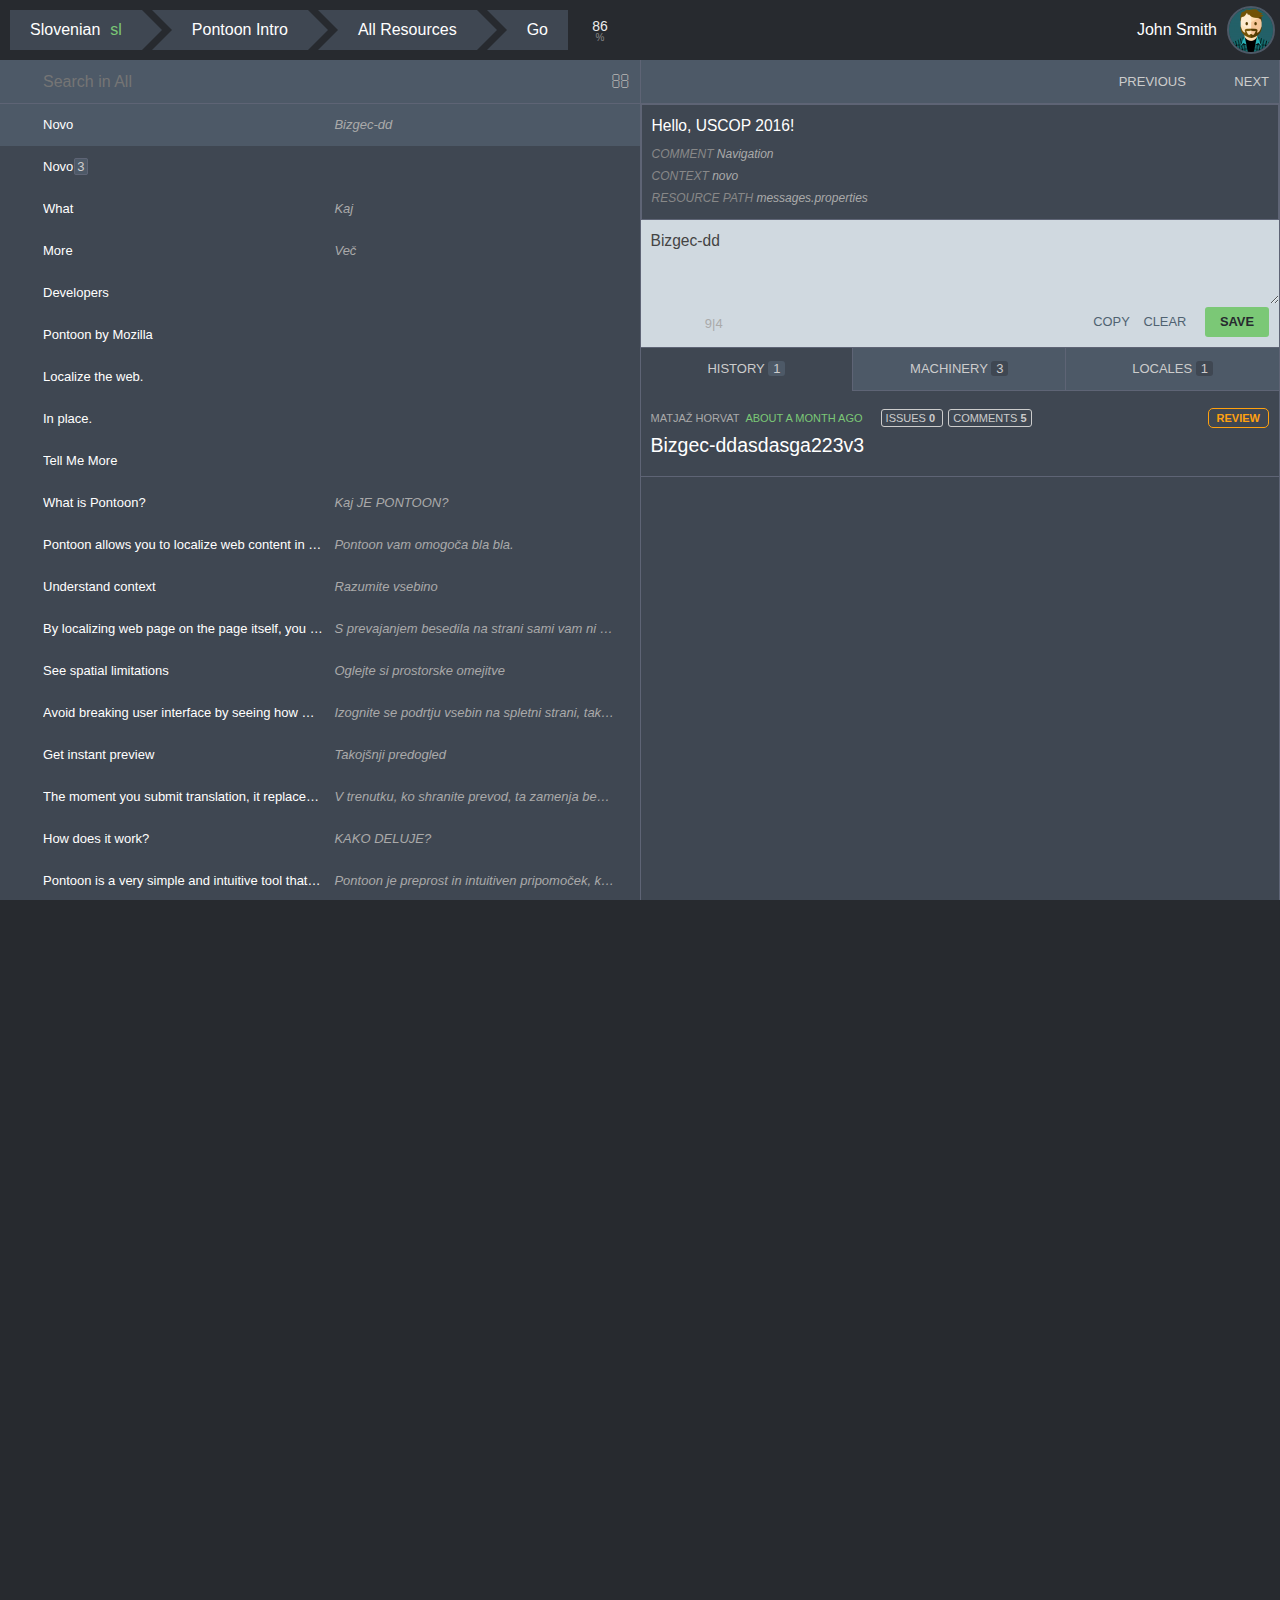
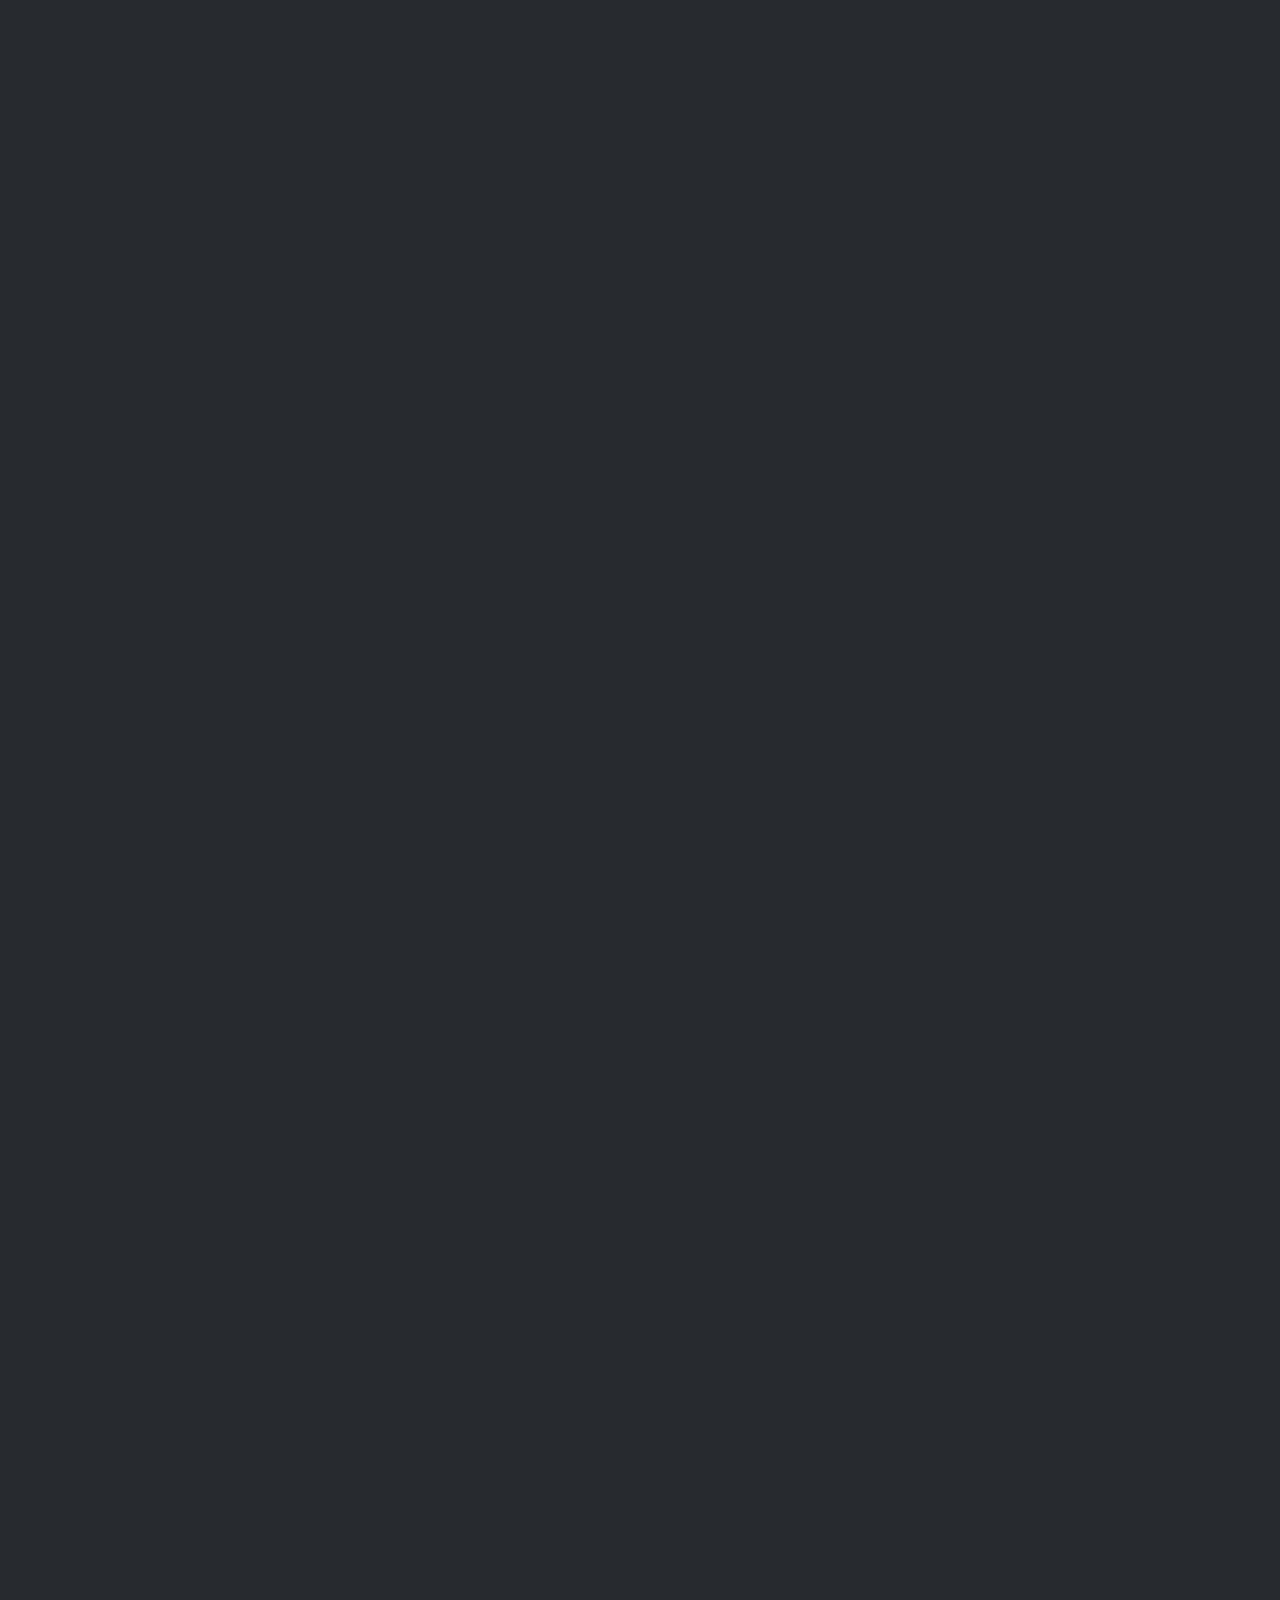
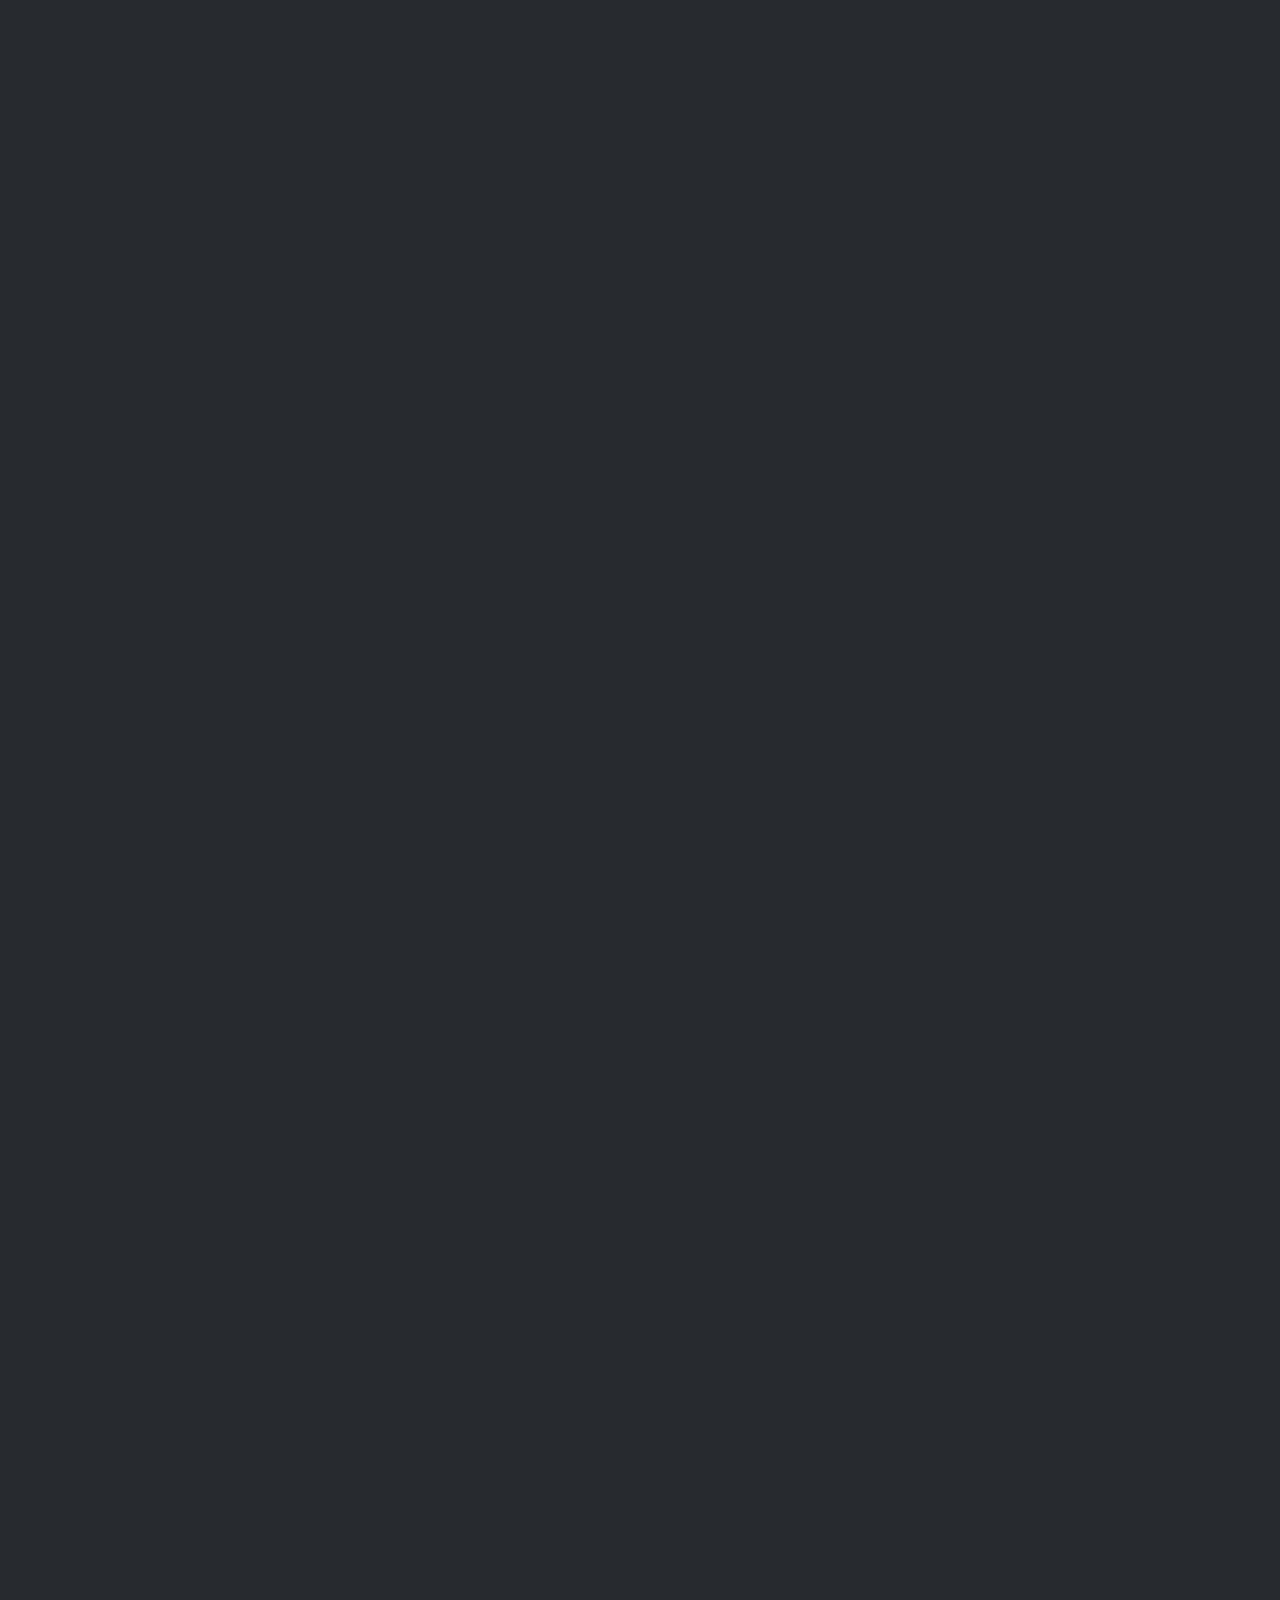
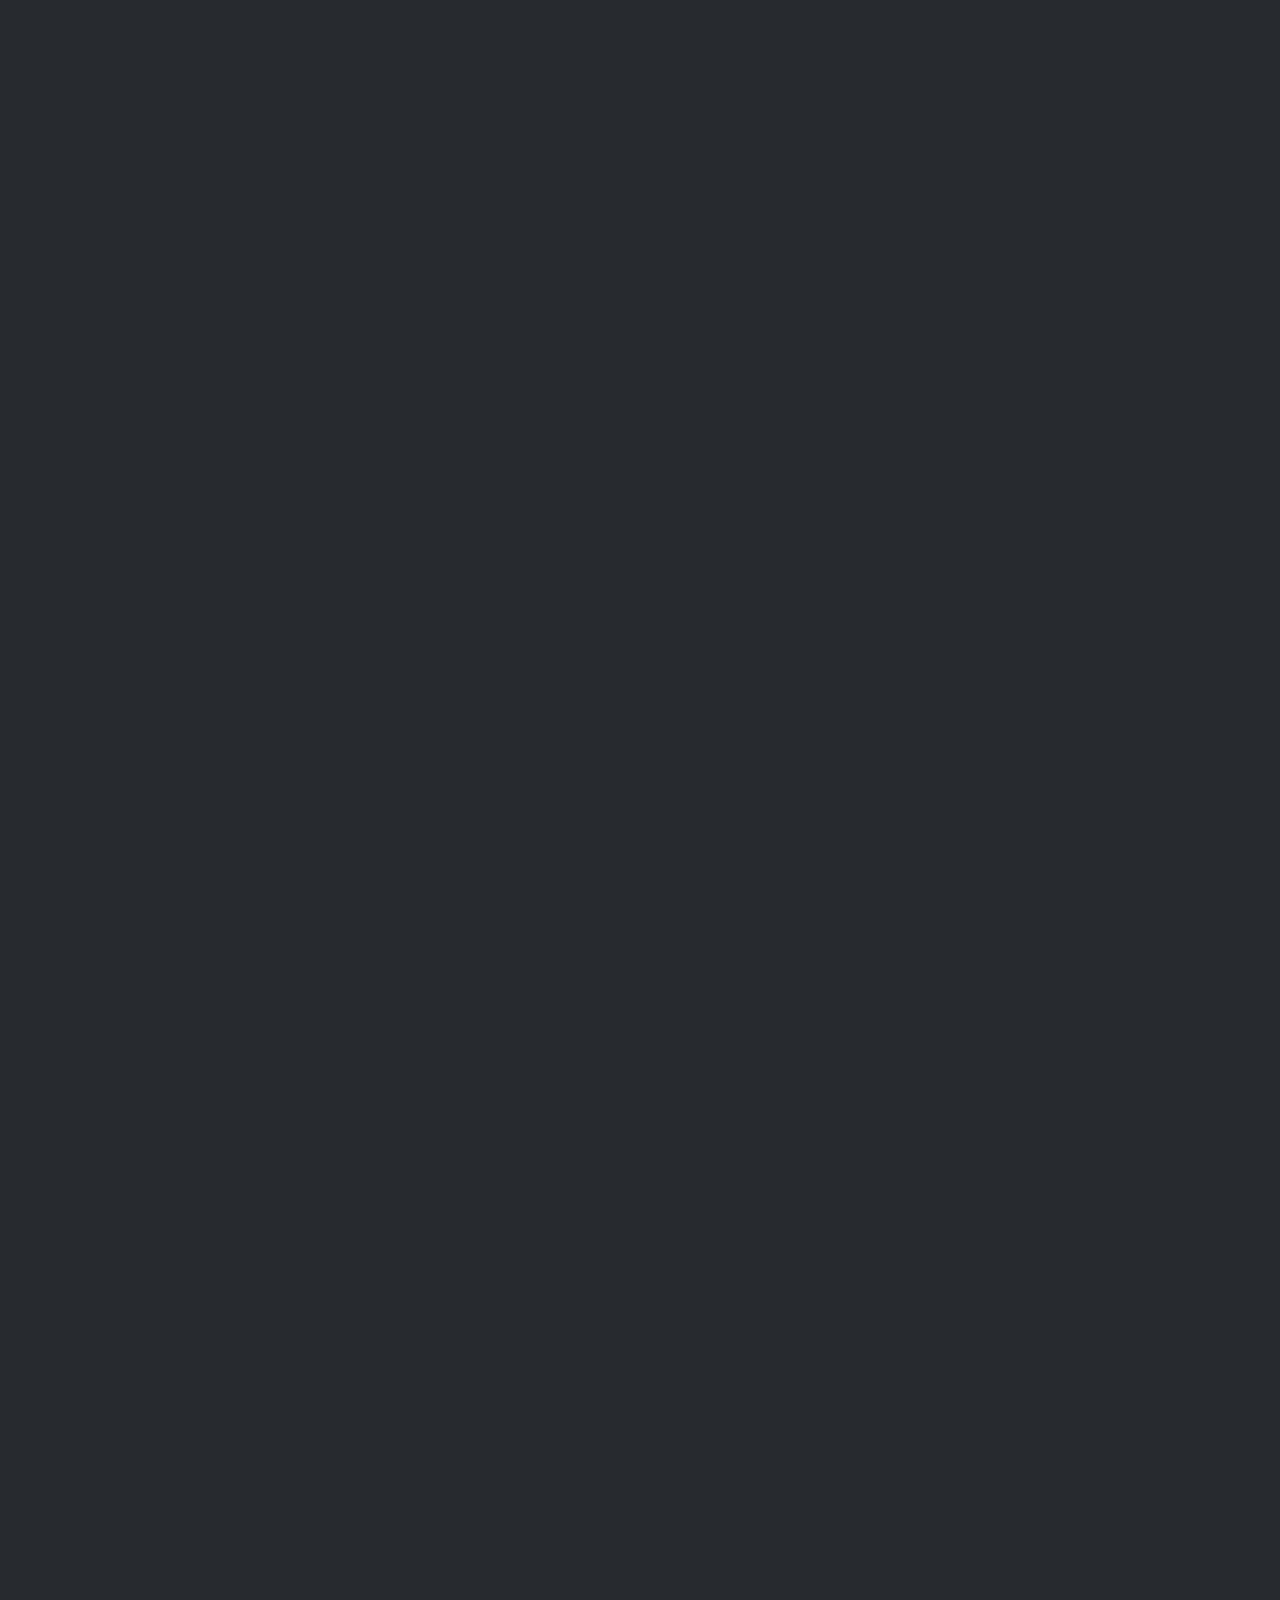
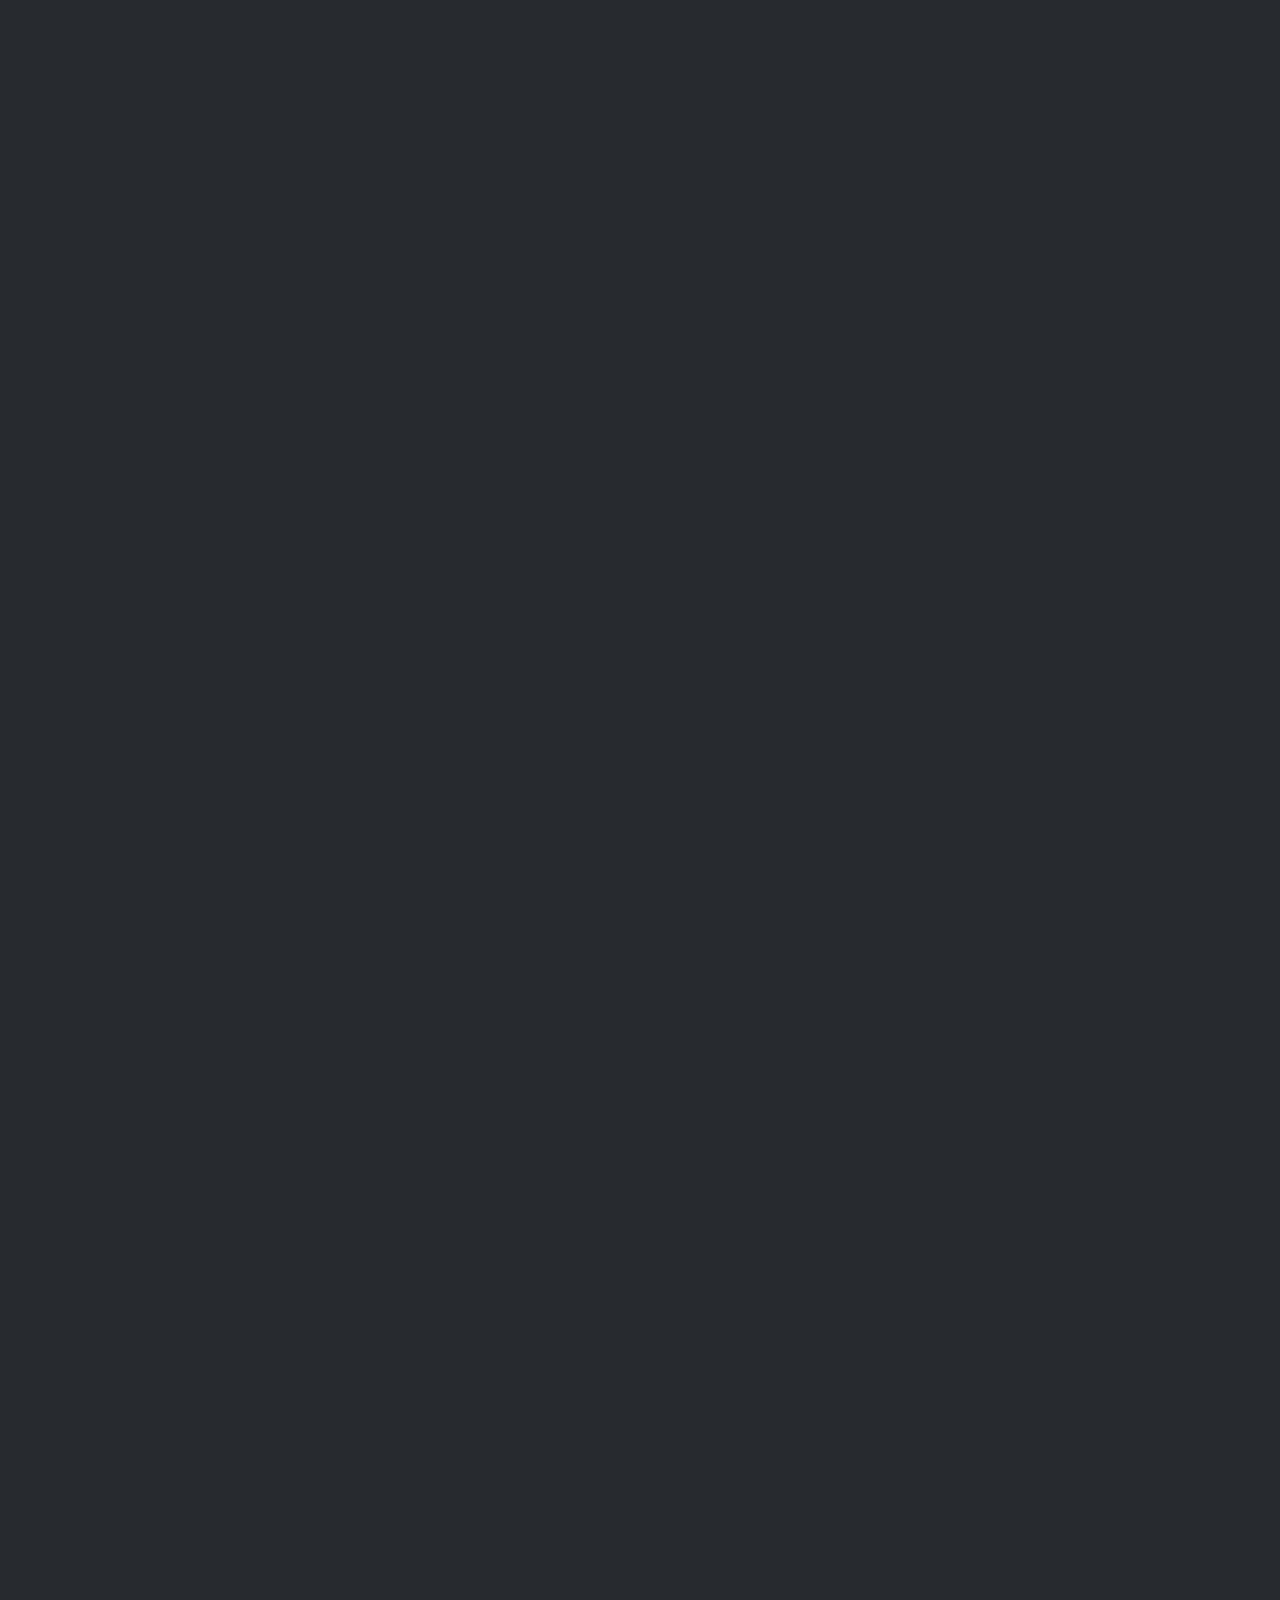
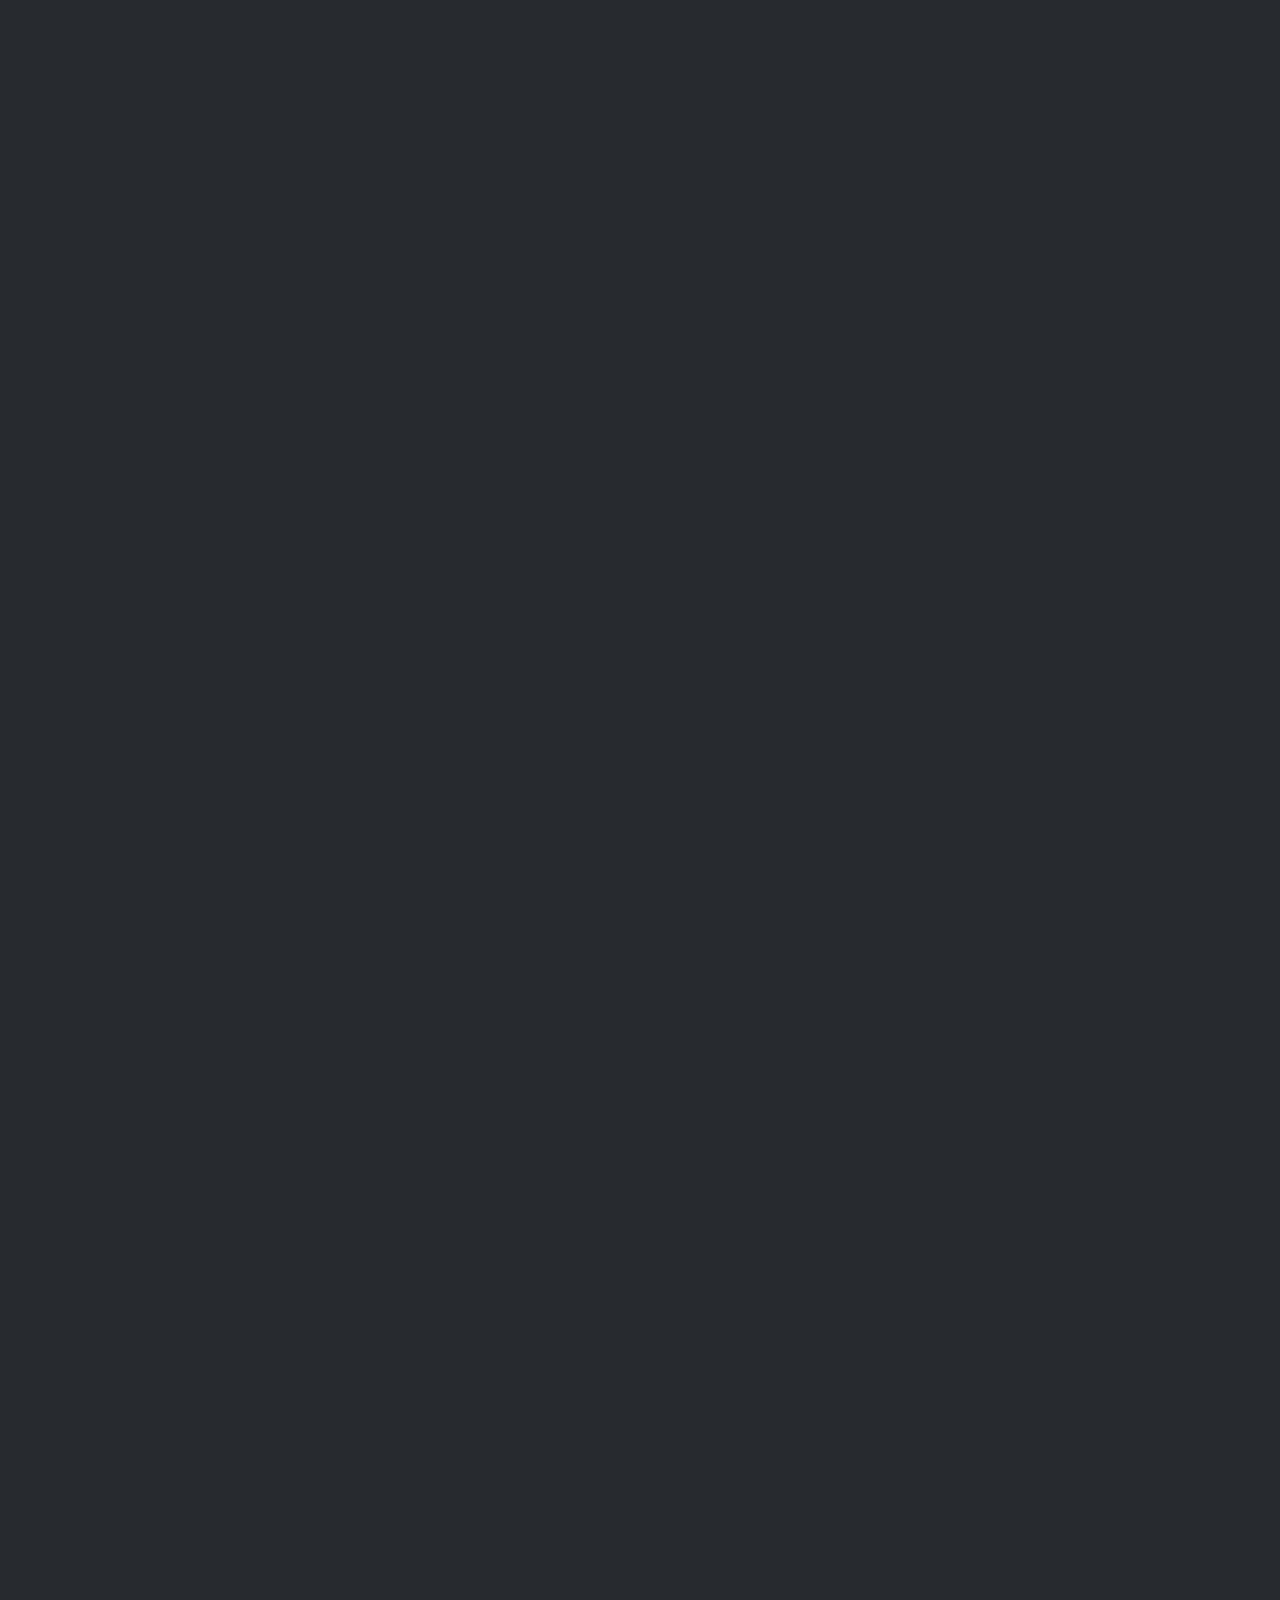
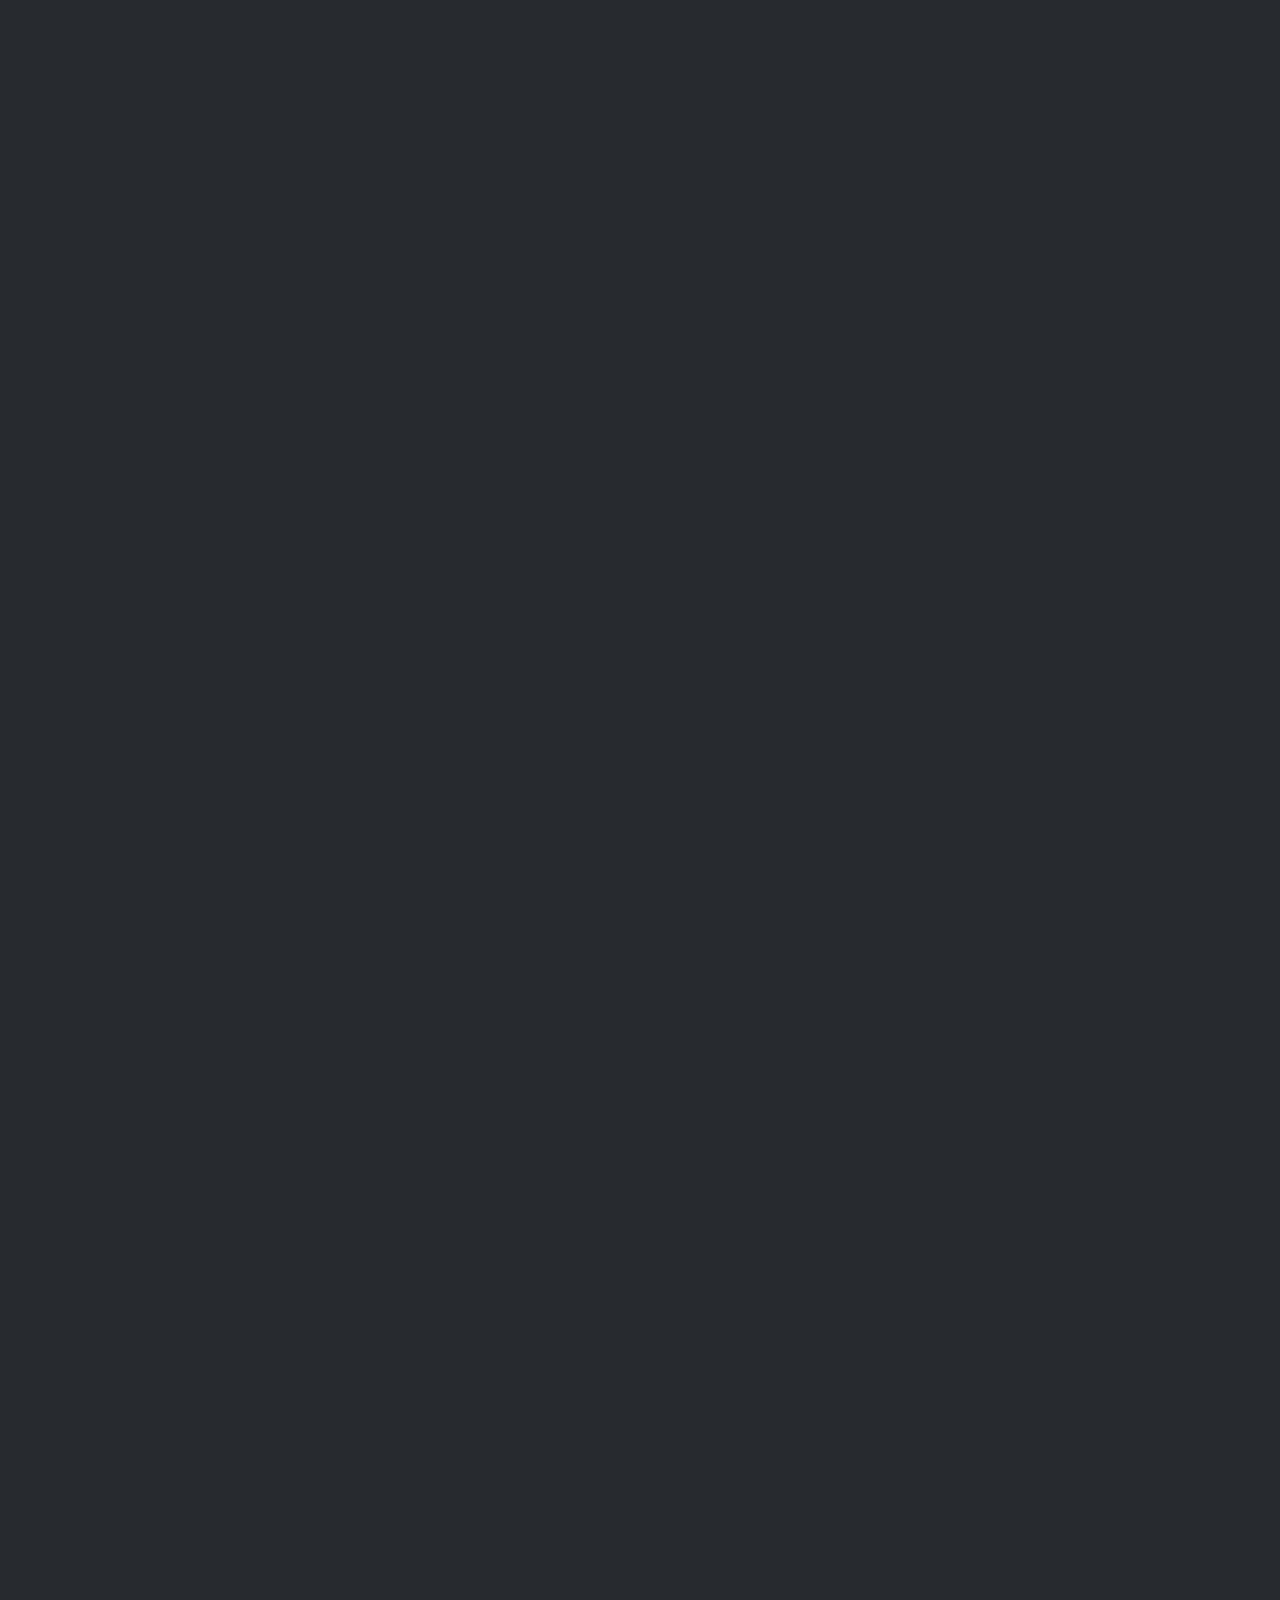
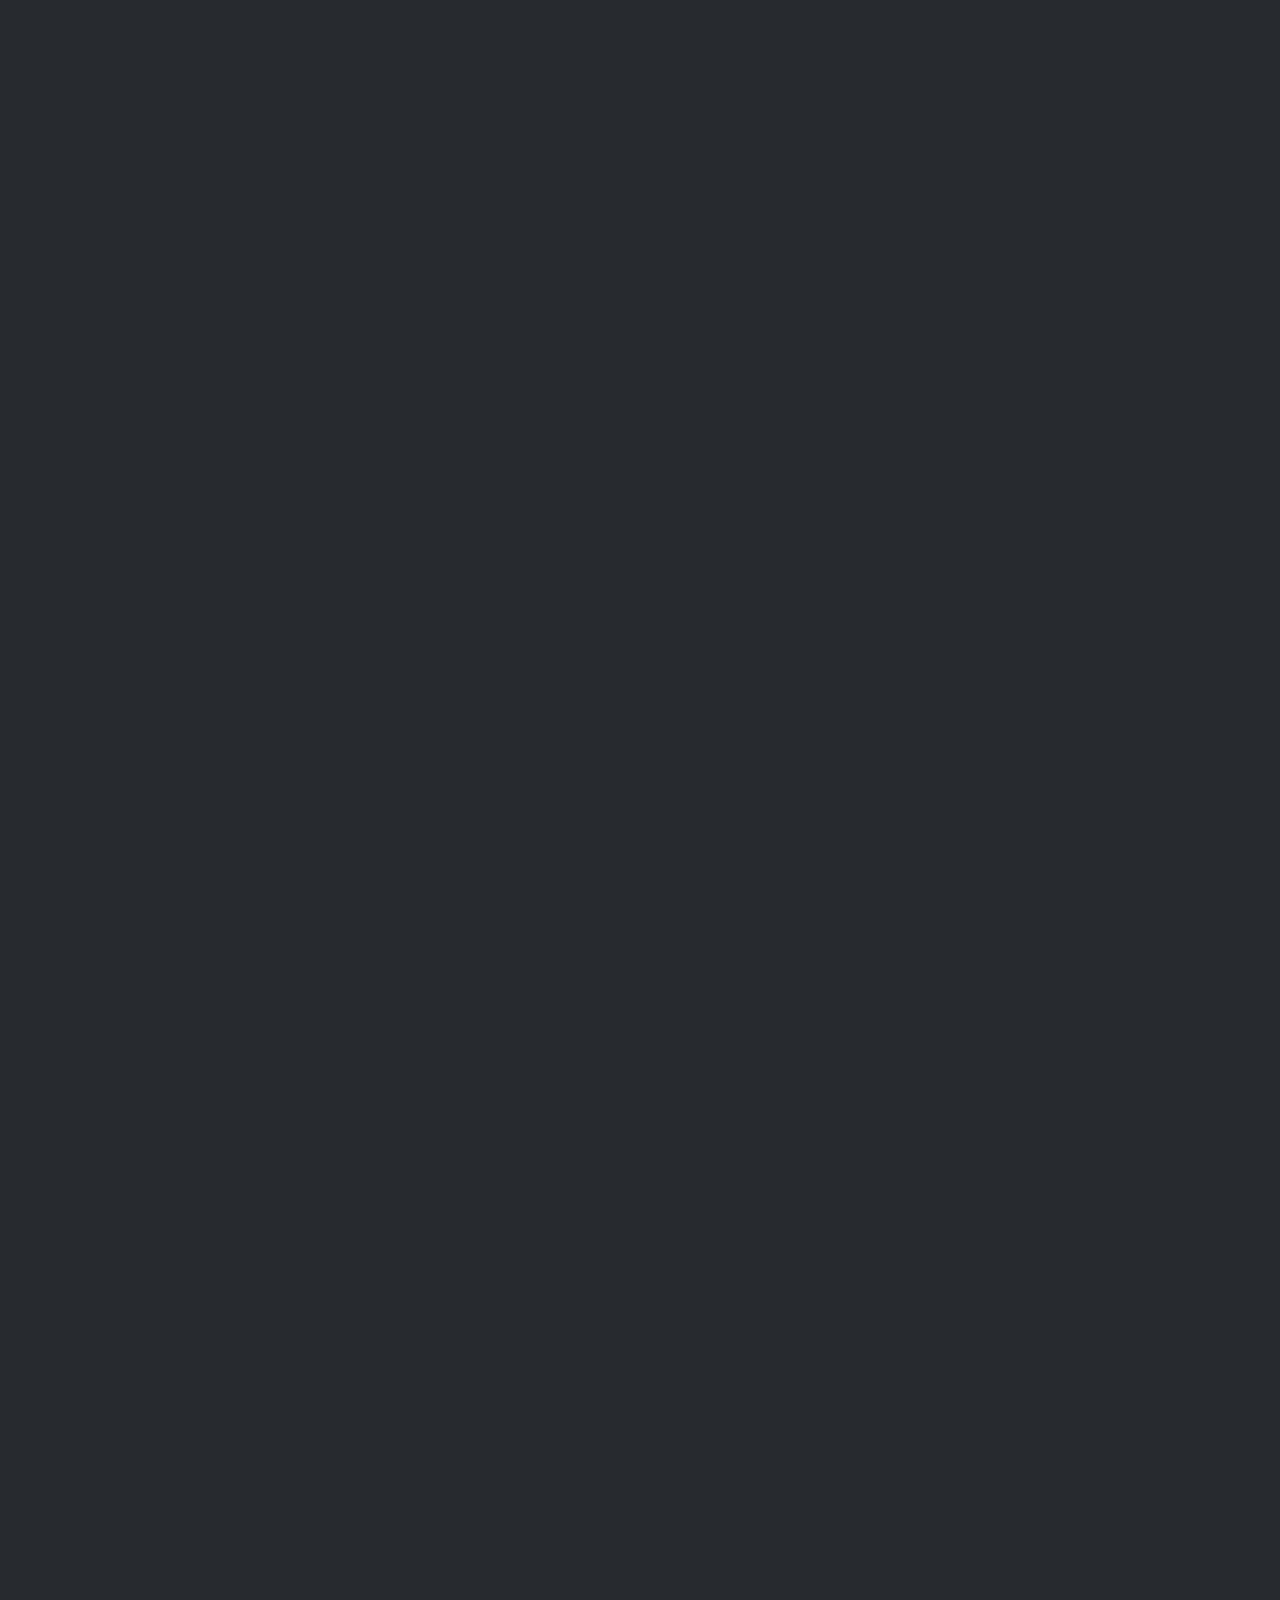
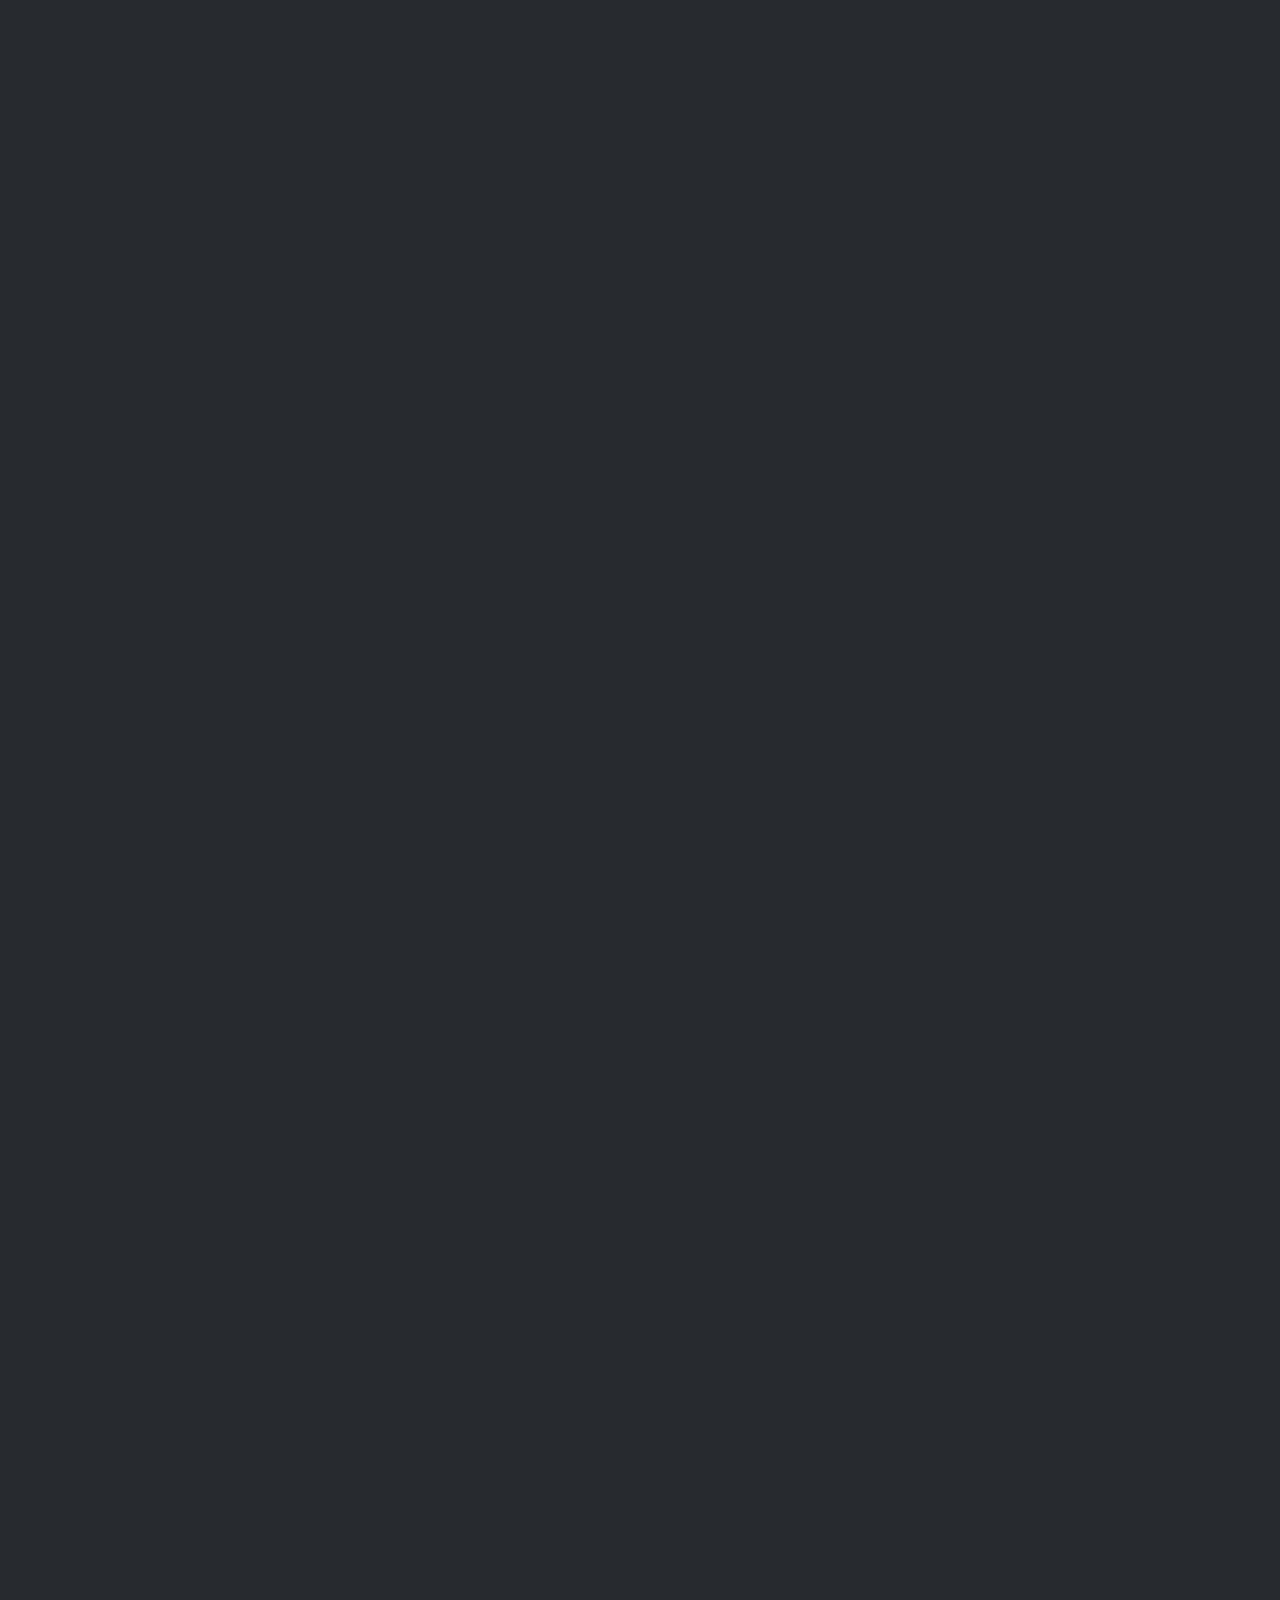
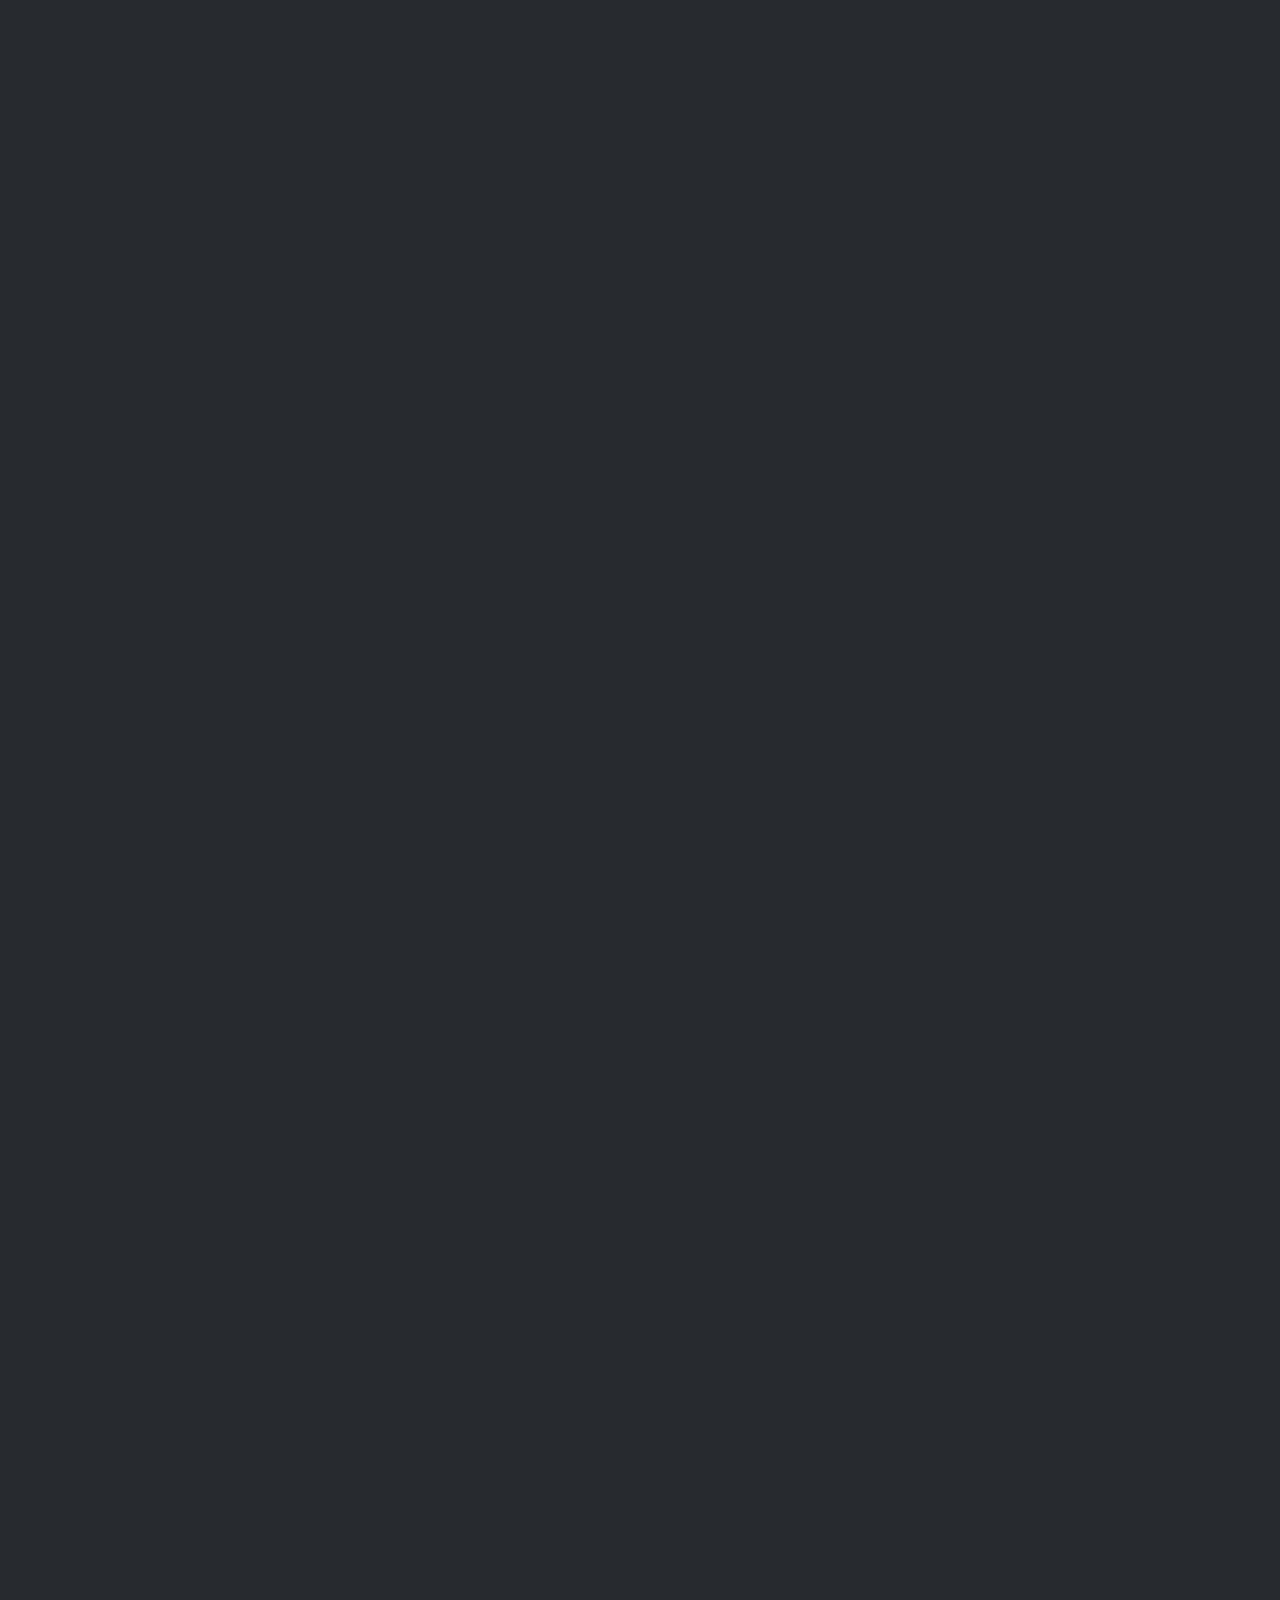
==== commit 62ea211a: "feedback changes" ====
--- a/index.html
+++ b/index.html
@@ -10,25 +10,24 @@
     <meta name="description" content="Live web localization tool">
     <meta name="author" content="Mozilla">
 
-    <link rel="stylesheet" href="css/easy-autocomplete.min.css">
-	<link rel="stylesheet" href="css/easy-autocomplete.themes.min.css">
-	<link href="css/style.css" rel="stylesheet" type="text/css">
-	<link href="lib/font-awesome.css" rel="stylesheet" type="text/css">
-      
+      <link href="css/style.css" rel="stylesheet" type="text/css">
+<link href="lib/font-awesome.css" rel="stylesheet" type="text/css">
+
   <link href="lib/jquery-ui.css" rel="stylesheet" type="text/css">
 <link href="lib/jquery-ui-timepicker-addon.css" rel="stylesheet" type="text/css">
 <link href="css/translate.css" rel="stylesheet" type="text/css">
 <link href="css/mqm.css" rel="stylesheet" type="text/css">
 
 
-    
+
+
   </head>
 
   <body class="translate">
-    
+
 <div id="browserid-info" style="display: none;" data-info="{&quot;loginUrl&quot;: &quot;/browserid/login/&quot;, &quot;requestArgs&quot;: {&quot;siteName&quot;: &quot;Pontoon&quot;}, &quot;logoutUrl&quot;: &quot;/browserid/logout/&quot;, &quot;csrfUrl&quot;: &quot;/browserid/csrf/&quot;}">
 </div>
-    
+
 <!-- Server data -->
 <div id="server" class="hidden" data-site-url="http://localhost:8000" data-csrf="CIwHlM3sYsyYUpbat2RlZjU1AHpQy29W" data-id="4" data-username="dvgiVCmoeidF2xcqSnBHtpzLTFU" data-user-translated-locales="[&quot;a&quot;, &quot;af&quot;, &quot;sq&quot;, &quot;ar&quot;, &quot;an&quot;, &quot;hy-AM&quot;, &quot;as&quot;, &quot;ast&quot;, &quot;az&quot;, &quot;eu&quot;, &quot;be&quot;, &quot;bn-BD&quot;, &quot;bn-IN&quot;, &quot;bs&quot;, &quot;br&quot;, &quot;bg&quot;, &quot;my&quot;, &quot;ca&quot;, &quot;zh-CN&quot;, &quot;zh-TW&quot;, &quot;hr&quot;, &quot;cs&quot;, &quot;da&quot;, &quot;nl&quot;, &quot;en&quot;, &quot;en-GB&quot;, &quot;en-US&quot;, &quot;en-ZA&quot;, &quot;en-1&quot;, &quot;eo&quot;, &quot;et&quot;, &quot;fi&quot;, &quot;fr&quot;, &quot;fur&quot;, &quot;ff&quot;, &quot;gd&quot;, &quot;gl&quot;, &quot;ka&quot;, &quot;de&quot;, &quot;el&quot;, &quot;gn&quot;, &quot;gu-IN&quot;, &quot;ht&quot;, &quot;he&quot;, &quot;hi-IN&quot;, &quot;hu&quot;, &quot;is&quot;, &quot;ilo&quot;, &quot;id&quot;, &quot;ga-IE&quot;, &quot;it&quot;, &quot;ja&quot;, &quot;kn&quot;, &quot;csb&quot;, &quot;kk&quot;, &quot;km&quot;, &quot;ko&quot;, &quot;ku&quot;, &quot;lv&quot;, &quot;lij&quot;, &quot;lt&quot;, &quot;dsb&quot;, &quot;mk&quot;, &quot;mai&quot;, &quot;ms&quot;, &quot;ml&quot;, &quot;mr&quot;, &quot;mn&quot;, &quot;ne-NP&quot;, &quot;nso&quot;, &quot;nb-NO&quot;, &quot;nn-NO&quot;, &quot;oc&quot;, &quot;or&quot;, &quot;fa&quot;, &quot;pl&quot;, &quot;pt-BR&quot;, &quot;pt-PT&quot;, &quot;pa-IN&quot;, &quot;ro&quot;, &quot;rm&quot;, &quot;ru&quot;, &quot;sr&quot;, &quot;si&quot;, &quot;sk&quot;, &quot;sl&quot;, &quot;son&quot;, &quot;es&quot;, &quot;es-AR&quot;, &quot;es-CL&quot;, &quot;es-ES&quot;, &quot;es-MX&quot;, &quot;sw&quot;, &quot;sv-SE&quot;, &quot;tl&quot;, &quot;ta&quot;, &quot;ta-LK&quot;, &quot;te&quot;, &quot;th&quot;, &quot;tr&quot;, &quot;uk&quot;, &quot;hsb&quot;, &quot;ur&quot;, &quot;uz&quot;, &quot;vi&quot;, &quot;cy&quot;, &quot;fy-NL&quot;, &quot;wo&quot;, &quot;xh&quot;, &quot;zu&quot;]" data-manager="true" data-authors="[{&quot;display_name&quot;: &quot;Matja\u017e Horvat&quot;, &quot;gravatar_url&quot;: &quot;//www.gravatar.com/avatar/b7aed7b21e849ab3d67ffd811313a75b?s=44&quot;, &quot;id&quot;: 4, &quot;role&quot;: &quot;Admin&quot;, &quot;translation_count&quot;: 12, &quot;email&quot;: &quot;matjaz.horvat@gmail.com&quot;}]" data-counts-per-minute="[[1466664060000, 38], [1470042120000, 1], [1470073680000, 1], [1470074280000, 1], [1470075540000, 1], [1470121860000, 1], [1470121920000, 1], [1470121980000, 1], [1470132780000, 1], [1470132840000, 1], [1470676620000, 1], [1471457880000, 1]]" data-display-name="Matjaž Horvat" data-locales-order="[&quot;it&quot;, &quot;fr&quot;, &quot;de&quot;]">
 </div>
@@ -36,2061 +35,2045 @@
 <!-- Main toolbar -->
 <header>
   <div class="container clearfix">
-    
+
 
 
 <!-- Locale selector -->
 <div class="locale select">
-  
+
   <div class="button breadcrumbs selector noselect">
     <span class="language" data-code="sl">Slovenian</span><span class="code">sl</span>
   </div>
-  
+
   <div class="menu" style="display: none;">
     <div class="search-wrapper clearfix">
       <div class="icon fa fa-search"></div>
       <input autocomplete="off" autofocus="" type="search">
     </div>
-    
+
     <ul>
-      
-        
-          
-        
         <li class="clearfix">
           <span class="language" data-cldr_plurals="[1]" data-code="a" data-plural_rule="" data-name="A" data-nplurals="1">
-            
               A
-            
-          </span>
-
-          <span class="code">
-            
+          </span>
+          <span class="code">
               a
-            
-          </span>
-
-          
-        </li>
-      
-        
-          
-        
+          </span>
+      </li>
         <li class="clearfix">
           <span class="language" data-cldr_plurals="[1, 5]" data-code="af" data-plural_rule="(n != 1)" data-name="Afrikaans" data-nplurals="2">
-            
               Afrikaans
-            
-          </span>
-
-          <span class="code">
-            
+
+          </span>
+
+          <span class="code">
+
               af
-            
-          </span>
-
-          
-        </li>
-      
-        
-          
-        
+
+          </span>
+
+
+        </li>
+
+
+
+
         <li class="clearfix">
           <span class="language" data-cldr_plurals="[1, 5]" data-code="sq" data-plural_rule="(n != 1)" data-name="Albanian" data-nplurals="2">
-            
+
               Albanian
-            
-          </span>
-
-          <span class="code">
-            
+
+          </span>
+
+          <span class="code">
+
               sq
-            
-          </span>
-
-          
-        </li>
-      
-        
-          
-        
+
+          </span>
+
+
+        </li>
+
+
+
+
         <li class="clearfix">
           <span class="language" data-cldr_plurals="[0, 1, 2, 3, 4, 5]" data-code="ar" data-plural_rule="(n==0 ? 0 : n==1 ? 1 : n==2 ? 2 : n%100&gt;=3 &amp;&amp; n%100&lt;=10 ? 3 : n%100&gt;=11 ? 4 : 5)" data-name="Arabic" data-nplurals="6">
-            
+
               Arabic
-            
-          </span>
-
-          <span class="code">
-            
+
+          </span>
+
+          <span class="code">
+
               ar
-            
-          </span>
-
-          
-        </li>
-      
-        
-          
-        
+
+          </span>
+
+
+        </li>
+
+
+
+
         <li class="clearfix">
           <span class="language" data-cldr_plurals="[1, 5]" data-code="an" data-plural_rule="(n != 1)" data-name="Aragonese" data-nplurals="2">
-            
+
               Aragonese
-            
-          </span>
-
-          <span class="code">
-            
+
+          </span>
+
+          <span class="code">
+
               an
-            
-          </span>
-
-          
-        </li>
-      
-        
-          
-        
+
+          </span>
+
+
+        </li>
+
+
+
+
         <li class="clearfix">
           <span class="language" data-cldr_plurals="[1, 5]" data-code="hy-AM" data-plural_rule="(n != 1)" data-name="Armenian" data-nplurals="2">
-            
+
               Armenian
-            
-          </span>
-
-          <span class="code">
-            
+
+          </span>
+
+          <span class="code">
+
               hy-AM
-            
-          </span>
-
-          
-        </li>
-      
-        
-          
-        
+
+          </span>
+
+
+        </li>
+
+
+
+
         <li class="clearfix">
           <span class="language" data-cldr_plurals="[1, 5]" data-code="as" data-plural_rule="(n != 1)" data-name="Assamese" data-nplurals="2">
-            
+
               Assamese
-            
-          </span>
-
-          <span class="code">
-            
+
+          </span>
+
+          <span class="code">
+
               as
-            
-          </span>
-
-          
-        </li>
-      
-        
-          
-        
+
+          </span>
+
+
+        </li>
+
+
+
+
         <li class="clearfix">
           <span class="language" data-cldr_plurals="[1, 5]" data-code="ast" data-plural_rule="(n != 1)" data-name="Asturian" data-nplurals="2">
-            
+
               Asturian
-            
-          </span>
-
-          <span class="code">
-            
+
+          </span>
+
+          <span class="code">
+
               ast
-            
-          </span>
-
-          
-        </li>
-      
-        
-          
-        
+
+          </span>
+
+
+        </li>
+
+
+
+
         <li class="clearfix">
           <span class="language" data-cldr_plurals="[1, 5]" data-code="az" data-plural_rule="(n != 1)" data-name="Azerbaijani" data-nplurals="2">
-            
+
               Azerbaijani
-            
-          </span>
-
-          <span class="code">
-            
+
+          </span>
+
+          <span class="code">
+
               az
-            
-          </span>
-
-          
-        </li>
-      
-        
-          
-        
+
+          </span>
+
+
+        </li>
+
+
+
+
         <li class="clearfix">
           <span class="language" data-cldr_plurals="[1, 5]" data-code="eu" data-plural_rule="(n != 1)" data-name="Basque" data-nplurals="2">
-            
+
               Basque
-            
-          </span>
-
-          <span class="code">
-            
+
+          </span>
+
+          <span class="code">
+
               eu
-            
-          </span>
-
-          
-        </li>
-      
-        
-          
-        
+
+          </span>
+
+
+        </li>
+
+
+
+
         <li class="clearfix">
           <span class="language" data-cldr_plurals="[1, 3, 5]" data-code="be" data-plural_rule="(n%10==1 &amp;&amp; n%100!=11 ? 0 : n%10&gt;=2 &amp;&amp; n%10&lt;=4 &amp;&amp; (n%100&lt;10 || n%100&gt;=20) ? 1 : 2)" data-name="Belarusian" data-nplurals="3">
-            
+
               Belarusian
-            
-          </span>
-
-          <span class="code">
-            
+
+          </span>
+
+          <span class="code">
+
               be
-            
-          </span>
-
-          
-        </li>
-      
-        
-          
-        
+
+          </span>
+
+
+        </li>
+
+
+
+
         <li class="clearfix">
           <span class="language" data-cldr_plurals="[1, 5]" data-code="bn-BD" data-plural_rule="(n != 1)" data-name="Bengali" data-nplurals="2">
-            
+
               Bengali
-            
-          </span>
-
-          <span class="code">
-            
+
+          </span>
+
+          <span class="code">
+
               bn-BD
-            
-          </span>
-
-          
-        </li>
-      
-        
-          
-        
+
+          </span>
+
+
+        </li>
+
+
+
+
         <li class="clearfix">
           <span class="language" data-cldr_plurals="[1, 5]" data-code="bn-IN" data-plural_rule="(n != 1)" data-name="Bengali" data-nplurals="2">
-            
+
               Bengali
-            
-          </span>
-
-          <span class="code">
-            
+
+          </span>
+
+          <span class="code">
+
               bn-IN
-            
-          </span>
-
-          
-        </li>
-      
-        
-          
-        
+
+          </span>
+
+
+        </li>
+
+
+
+
         <li class="clearfix">
           <span class="language" data-cldr_plurals="[1, 3, 5]" data-code="bs" data-plural_rule="(n%10==1 &amp;&amp; n%100!=11 ? 0 : n%10&gt;=2 &amp;&amp; n%10&lt;=4 &amp;&amp; (n%100&lt;10 || n%100&gt;=20) ? 1 : 2)" data-name="Bosnian" data-nplurals="3">
-            
+
               Bosnian
-            
-          </span>
-
-          <span class="code">
-            
+
+          </span>
+
+          <span class="code">
+
               bs
-            
-          </span>
-
-          
-        </li>
-      
-        
-          
-        
+
+          </span>
+
+
+        </li>
+
+
+
+
         <li class="clearfix">
           <span class="language" data-cldr_plurals="[1, 5]" data-code="br" data-plural_rule="(n &gt; 1)" data-name="Breton" data-nplurals="2">
-            
+
               Breton
-            
-          </span>
-
-          <span class="code">
-            
+
+          </span>
+
+          <span class="code">
+
               br
-            
-          </span>
-
-          
-        </li>
-      
-        
-          
-        
+
+          </span>
+
+
+        </li>
+
+
+
+
         <li class="clearfix">
           <span class="language" data-cldr_plurals="[1, 5]" data-code="bg" data-plural_rule="(n != 1)" data-name="Bulgarian" data-nplurals="2">
-            
+
               Bulgarian
-            
-          </span>
-
-          <span class="code">
-            
+
+          </span>
+
+          <span class="code">
+
               bg
-            
-          </span>
-
-          
-        </li>
-      
-        
-          
-        
+
+          </span>
+
+
+        </li>
+
+
+
+
         <li class="clearfix">
           <span class="language" data-cldr_plurals="[5]" data-code="my" data-plural_rule="0" data-name="Burmese" data-nplurals="1">
-            
+
               Burmese
-            
-          </span>
-
-          <span class="code">
-            
+
+          </span>
+
+          <span class="code">
+
               my
-            
-          </span>
-
-          
-        </li>
-      
-        
-          
-        
+
+          </span>
+
+
+        </li>
+
+
+
+
         <li class="clearfix">
           <span class="language" data-cldr_plurals="[1, 5]" data-code="ca" data-plural_rule="(n != 1)" data-name="Catalan" data-nplurals="2">
-            
+
               Catalan
-            
-          </span>
-
-          <span class="code">
-            
+
+          </span>
+
+          <span class="code">
+
               ca
-            
-          </span>
-
-          
-        </li>
-      
-        
-          
-        
+
+          </span>
+
+
+        </li>
+
+
+
+
         <li class="clearfix">
           <span class="language" data-cldr_plurals="[5]" data-code="zh-CN" data-plural_rule="0" data-name="Chinese" data-nplurals="1">
-            
+
               Chinese
-            
-          </span>
-
-          <span class="code">
-            
+
+          </span>
+
+          <span class="code">
+
               zh-CN
-            
-          </span>
-
-          
-        </li>
-      
-        
-          
-        
+
+          </span>
+
+
+        </li>
+
+
+
+
         <li class="clearfix">
           <span class="language" data-cldr_plurals="[5]" data-code="zh-TW" data-plural_rule="0" data-name="Chinese" data-nplurals="1">
-            
+
               Chinese
-            
-          </span>
-
-          <span class="code">
-            
+
+          </span>
+
+          <span class="code">
+
               zh-TW
-            
-          </span>
-
-          
-        </li>
-      
-        
-          
-        
+
+          </span>
+
+
+        </li>
+
+
+
+
         <li class="clearfix">
           <span class="language" data-cldr_plurals="[1, 3, 5]" data-code="hr" data-plural_rule="(n%10==1 &amp;&amp; n%100!=11 ? 0 : n%10&gt;=2 &amp;&amp; n%10&lt;=4 &amp;&amp; (n%100&lt;10 || n%100&gt;=20) ? 1 : 2)" data-name="Croatian" data-nplurals="3">
-            
+
               Croatian
-            
-          </span>
-
-          <span class="code">
-            
+
+          </span>
+
+          <span class="code">
+
               hr
-            
-          </span>
-
-          
-        </li>
-      
-        
-          
-        
+
+          </span>
+
+
+        </li>
+
+
+
+
         <li class="clearfix">
           <span class="language" data-cldr_plurals="[1, 3, 5]" data-code="cs" data-plural_rule="(n==1) ? 0 : (n&gt;=2 &amp;&amp; n&lt;=4) ? 1 : 2" data-name="Czech" data-nplurals="3">
-            
+
               Czech
-            
-          </span>
-
-          <span class="code">
-            
+
+          </span>
+
+          <span class="code">
+
               cs
-            
-          </span>
-
-          
-        </li>
-      
-        
-          
-        
+
+          </span>
+
+
+        </li>
+
+
+
+
         <li class="clearfix">
           <span class="language" data-cldr_plurals="[1, 5]" data-code="da" data-plural_rule="(n != 1)" data-name="Danish" data-nplurals="2">
-            
+
               Danish
-            
-          </span>
-
-          <span class="code">
-            
+
+          </span>
+
+          <span class="code">
+
               da
-            
-          </span>
-
-          
-        </li>
-      
-        
-          
-        
+
+          </span>
+
+
+        </li>
+
+
+
+
         <li class="clearfix">
           <span class="language" data-cldr_plurals="[1, 5]" data-code="nl" data-plural_rule="(n != 1)" data-name="Dutch" data-nplurals="2">
-            
+
               Dutch
-            
-          </span>
-
-          <span class="code">
-            
+
+          </span>
+
+          <span class="code">
+
               nl
-            
-          </span>
-
-          
-        </li>
-      
-        
-          
-        
+
+          </span>
+
+
+        </li>
+
+
+
+
         <li class="clearfix">
           <span class="language" data-cldr_plurals="[1, 5]" data-code="en-GB" data-plural_rule="(n != 1)" data-name="English" data-nplurals="2">
-            
+
               English
-            
-          </span>
-
-          <span class="code">
-            
+
+          </span>
+
+          <span class="code">
+
               en-GB
-            
-          </span>
-
-          
-        </li>
-      
-        
-          
-        
+
+          </span>
+
+
+        </li>
+
+
+
+
         <li class="clearfix">
           <span class="language" data-cldr_plurals="[1, 5]" data-code="en-ZA" data-plural_rule="(n != 1)" data-name="English" data-nplurals="2">
-            
+
               English
-            
-          </span>
-
-          <span class="code">
-            
+
+          </span>
+
+          <span class="code">
+
               en-ZA
-            
-          </span>
-
-          
-        </li>
-      
-        
-          
-        
+
+          </span>
+
+
+        </li>
+
+
+
+
         <li class="clearfix">
           <span class="language" data-cldr_plurals="[1]" data-code="en-1" data-plural_rule="" data-name="English #1" data-nplurals="1">
-            
+
               English #1
-            
-          </span>
-
-          <span class="code">
-            
+
+          </span>
+
+          <span class="code">
+
               en-1
-            
-          </span>
-
-          
-        </li>
-      
-        
-          
-        
+
+          </span>
+
+
+        </li>
+
+
+
+
         <li class="clearfix">
           <span class="language" data-cldr_plurals="[1, 5]" data-code="eo" data-plural_rule="(n != 1)" data-name="Esperanto" data-nplurals="2">
-            
+
               Esperanto
-            
-          </span>
-
-          <span class="code">
-            
+
+          </span>
+
+          <span class="code">
+
               eo
-            
-          </span>
-
-          
-        </li>
-      
-        
-          
-        
+
+          </span>
+
+
+        </li>
+
+
+
+
         <li class="clearfix">
           <span class="language" data-cldr_plurals="[1, 5]" data-code="et" data-plural_rule="(n != 1)" data-name="Estonian" data-nplurals="2">
-            
+
               Estonian
-            
-          </span>
-
-          <span class="code">
-            
+
+          </span>
+
+          <span class="code">
+
               et
-            
-          </span>
-
-          
-        </li>
-      
-        
-          
-        
+
+          </span>
+
+
+        </li>
+
+
+
+
         <li class="clearfix">
           <span class="language" data-cldr_plurals="[1, 5]" data-code="fi" data-plural_rule="(n != 1)" data-name="Finnish" data-nplurals="2">
-            
+
               Finnish
-            
-          </span>
-
-          <span class="code">
-            
+
+          </span>
+
+          <span class="code">
+
               fi
-            
-          </span>
-
-          
-        </li>
-      
-        
-          
-        
+
+          </span>
+
+
+        </li>
+
+
+
+
         <li class="clearfix">
           <span class="language" data-cldr_plurals="[1, 5]" data-code="fr" data-plural_rule="(n &gt; 1)" data-name="French" data-nplurals="2">
-            
+
               French
-            
-          </span>
-
-          <span class="code">
-            
+
+          </span>
+
+          <span class="code">
+
               fr
-            
-          </span>
-
-          
-        </li>
-      
-        
-          
-        
+
+          </span>
+
+
+        </li>
+
+
+
+
         <li class="clearfix">
           <span class="language" data-cldr_plurals="[1, 5]" data-code="fur" data-plural_rule="(n != 1)" data-name="Friulian" data-nplurals="2">
-            
+
               Friulian
-            
-          </span>
-
-          <span class="code">
-            
+
+          </span>
+
+          <span class="code">
+
               fur
-            
-          </span>
-
-          
-        </li>
-      
-        
-          
-        
+
+          </span>
+
+
+        </li>
+
+
+
+
         <li class="clearfix">
           <span class="language" data-cldr_plurals="[1, 5]" data-code="ff" data-plural_rule="(n != 1)" data-name="Fulah" data-nplurals="2">
-            
+
               Fulah
-            
-          </span>
-
-          <span class="code">
-            
+
+          </span>
+
+          <span class="code">
+
               ff
-            
-          </span>
-
-          
-        </li>
-      
-        
-          
-        
+
+          </span>
+
+
+        </li>
+
+
+
+
         <li class="clearfix">
           <span class="language" data-cldr_plurals="[1, 2, 3, 5]" data-code="gd" data-plural_rule="(n==1 || n==11) ? 0 : (n==2 || n==12) ? 1 : (n &gt; 2 &amp;&amp; n &lt; 20) ? 2 : 3" data-name="Gaelic, Scottish" data-nplurals="4">
-            
+
               Gaelic, Scottish
-            
-          </span>
-
-          <span class="code">
-            
+
+          </span>
+
+          <span class="code">
+
               gd
-            
-          </span>
-
-          
-        </li>
-      
-        
-          
-        
+
+          </span>
+
+
+        </li>
+
+
+
+
         <li class="clearfix">
           <span class="language" data-cldr_plurals="[1, 5]" data-code="gl" data-plural_rule="(n != 1)" data-name="Galician" data-nplurals="2">
-            
+
               Galician
-            
-          </span>
-
-          <span class="code">
-            
+
+          </span>
+
+          <span class="code">
+
               gl
-            
-          </span>
-
-          
-        </li>
-      
-        
-          
-        
+
+          </span>
+
+
+        </li>
+
+
+
+
         <li class="clearfix">
           <span class="language" data-cldr_plurals="[5]" data-code="ka" data-plural_rule="0" data-name="Georgian" data-nplurals="1">
-            
+
               Georgian
-            
-          </span>
-
-          <span class="code">
-            
+
+          </span>
+
+          <span class="code">
+
               ka
-            
-          </span>
-
-          
-        </li>
-      
-        
-          
-        
+
+          </span>
+
+
+        </li>
+
+
+
+
         <li class="clearfix">
           <span class="language" data-cldr_plurals="[1, 5]" data-code="de" data-plural_rule="(n != 1)" data-name="German" data-nplurals="2">
-            
+
               German
-            
-          </span>
-
-          <span class="code">
-            
+
+          </span>
+
+          <span class="code">
+
               de
-            
-          </span>
-
-          
-        </li>
-      
-        
-          
-        
+
+          </span>
+
+
+        </li>
+
+
+
+
         <li class="clearfix">
           <span class="language" data-cldr_plurals="[1, 5]" data-code="el" data-plural_rule="(n != 1)" data-name="Greek" data-nplurals="2">
-            
+
               Greek
-            
-          </span>
-
-          <span class="code">
-            
+
+          </span>
+
+          <span class="code">
+
               el
-            
-          </span>
-
-          
-        </li>
-      
-        
-          
-        
+
+          </span>
+
+
+        </li>
+
+
+
+
         <li class="clearfix">
           <span class="language" data-cldr_plurals="[1, 5]" data-code="gu-IN" data-plural_rule="(n != 1)" data-name="Gujarati" data-nplurals="2">
-            
+
               Gujarati
-            
-          </span>
-
-          <span class="code">
-            
+
+          </span>
+
+          <span class="code">
+
               gu-IN
-            
-          </span>
-
-          
-        </li>
-      
-        
-          
-        
+
+          </span>
+
+
+        </li>
+
+
+
+
         <li class="clearfix">
           <span class="language" data-cldr_plurals="[1, 5]" data-code="ht" data-plural_rule="(n != 1)" data-name="Haitian" data-nplurals="2">
-            
+
               Haitian
-            
-          </span>
-
-          <span class="code">
-            
+
+          </span>
+
+          <span class="code">
+
               ht
-            
-          </span>
-
-          
-        </li>
-      
-        
-          
-        
+
+          </span>
+
+
+        </li>
+
+
+
+
         <li class="clearfix">
           <span class="language" data-cldr_plurals="[1, 5]" data-code="he" data-plural_rule="(n != 1)" data-name="Hebrew" data-nplurals="2">
-            
+
               Hebrew
-            
-          </span>
-
-          <span class="code">
-            
+
+          </span>
+
+          <span class="code">
+
               he
-            
-          </span>
-
-          
-        </li>
-      
-        
-          
-        
+
+          </span>
+
+
+        </li>
+
+
+
+
         <li class="clearfix">
           <span class="language" data-cldr_plurals="[1, 5]" data-code="hi-IN" data-plural_rule="(n != 1)" data-name="Hindi" data-nplurals="2">
-            
+
               Hindi
-            
-          </span>
-
-          <span class="code">
-            
+
+          </span>
+
+          <span class="code">
+
               hi-IN
-            
-          </span>
-
-          
-        </li>
-      
-        
-          
-        
+
+          </span>
+
+
+        </li>
+
+
+
+
         <li class="clearfix">
           <span class="language" data-cldr_plurals="[1, 5]" data-code="hu" data-plural_rule="(n != 1)" data-name="Hungarian" data-nplurals="2">
-            
+
               Hungarian
-            
-          </span>
-
-          <span class="code">
-            
+
+          </span>
+
+          <span class="code">
+
               hu
-            
-          </span>
-
-          
-        </li>
-      
-        
-          
-        
+
+          </span>
+
+
+        </li>
+
+
+
+
         <li class="clearfix">
           <span class="language" data-cldr_plurals="[1, 5]" data-code="is" data-plural_rule="(n%10!=1 || n%100==11)" data-name="Icelandic" data-nplurals="2">
-            
+
               Icelandic
-            
-          </span>
-
-          <span class="code">
-            
+
+          </span>
+
+          <span class="code">
+
               is
-            
-          </span>
-
-          
-        </li>
-      
-        
-          
-        
+
+          </span>
+
+
+        </li>
+
+
+
+
         <li class="clearfix">
           <span class="language" data-cldr_plurals="[1, 5]" data-code="ilo" data-plural_rule="(n != 1)" data-name="Iloko" data-nplurals="2">
-            
+
               Iloko
-            
-          </span>
-
-          <span class="code">
-            
+
+          </span>
+
+          <span class="code">
+
               ilo
-            
-          </span>
-
-          
-        </li>
-      
-        
-          
-        
+
+          </span>
+
+
+        </li>
+
+
+
+
         <li class="clearfix">
           <span class="language" data-cldr_plurals="[5]" data-code="id" data-plural_rule="0" data-name="Indonesian" data-nplurals="1">
-            
+
               Indonesian
-            
-          </span>
-
-          <span class="code">
-            
+
+          </span>
+
+          <span class="code">
+
               id
-            
-          </span>
-
-          
-        </li>
-      
-        
-          
-        
+
+          </span>
+
+
+        </li>
+
+
+
+
         <li class="clearfix">
           <span class="language" data-cldr_plurals="[1, 2, 3, 4, 5]" data-code="ga-IE" data-plural_rule="n==1 ? 0 : n==2 ? 1 : n&lt;7 ? 2 : n&lt;11 ? 3 : 4" data-name="Irish" data-nplurals="5">
-            
+
               Irish
-            
-          </span>
-
-          <span class="code">
-            
+
+          </span>
+
+          <span class="code">
+
               ga-IE
-            
-          </span>
-
-          
-        </li>
-      
-        
-          
-        
+
+          </span>
+
+
+        </li>
+
+
+
+
         <li class="clearfix">
           <span class="language" data-cldr_plurals="[1, 5]" data-code="it" data-plural_rule="(n != 1)" data-name="Italian" data-nplurals="2">
-            
+
               Italian
-            
-          </span>
-
-          <span class="code">
-            
+
+          </span>
+
+          <span class="code">
+
               it
-            
-          </span>
-
-          
-        </li>
-      
-        
-          
-        
+
+          </span>
+
+
+        </li>
+
+
+
+
         <li class="clearfix">
           <span class="language" data-cldr_plurals="[5]" data-code="ja" data-plural_rule="0" data-name="Japanese" data-nplurals="1">
-            
+
               Japanese
-            
-          </span>
-
-          <span class="code">
-            
+
+          </span>
+
+          <span class="code">
+
               ja
-            
-          </span>
-
-          
-        </li>
-      
-        
-          
-        
+
+          </span>
+
+
+        </li>
+
+
+
+
         <li class="clearfix">
           <span class="language" data-cldr_plurals="[1, 5]" data-code="kn" data-plural_rule="(n != 1)" data-name="Kannada" data-nplurals="2">
-            
+
               Kannada
-            
-          </span>
-
-          <span class="code">
-            
+
+          </span>
+
+          <span class="code">
+
               kn
-            
-          </span>
-
-          
-        </li>
-      
-        
-          
-        
+
+          </span>
+
+
+        </li>
+
+
+
+
         <li class="clearfix">
           <span class="language" data-cldr_plurals="[1, 3, 5]" data-code="csb" data-plural_rule="(n==1 ? 0 : n%10&gt;=2 &amp;&amp; n%10&lt;=4 &amp;&amp; (n%100&lt;10 || n%100&gt;=20) ? 1 : 2)" data-name="Kashubian" data-nplurals="3">
-            
+
               Kashubian
-            
-          </span>
-
-          <span class="code">
-            
+
+          </span>
+
+          <span class="code">
+
               csb
-            
-          </span>
-
-          
-        </li>
-      
-        
-          
-        
+
+          </span>
+
+
+        </li>
+
+
+
+
         <li class="clearfix">
           <span class="language" data-cldr_plurals="[5]" data-code="kk" data-plural_rule="0" data-name="Kazakh" data-nplurals="1">
-            
+
               Kazakh
-            
-          </span>
-
-          <span class="code">
-            
+
+          </span>
+
+          <span class="code">
+
               kk
-            
-          </span>
-
-          
-        </li>
-      
-        
-          
-        
+
+          </span>
+
+
+        </li>
+
+
+
+
         <li class="clearfix">
           <span class="language" data-cldr_plurals="[5]" data-code="km" data-plural_rule="0" data-name="Khmer" data-nplurals="1">
-            
+
               Khmer
-            
-          </span>
-
-          <span class="code">
-            
+
+          </span>
+
+          <span class="code">
+
               km
-            
-          </span>
-
-          
-        </li>
-      
-        
-          
-        
+
+          </span>
+
+
+        </li>
+
+
+
+
         <li class="clearfix">
           <span class="language" data-cldr_plurals="[5]" data-code="ko" data-plural_rule="0" data-name="Korean" data-nplurals="1">
-            
+
               Korean
-            
-          </span>
-
-          <span class="code">
-            
+
+          </span>
+
+          <span class="code">
+
               ko
-            
-          </span>
-
-          
-        </li>
-      
-        
-          
-        
+
+          </span>
+
+
+        </li>
+
+
+
+
         <li class="clearfix">
           <span class="language" data-cldr_plurals="[1, 5]" data-code="ku" data-plural_rule="(n != 1)" data-name="Kurdish" data-nplurals="2">
-            
+
               Kurdish
-            
-          </span>
-
-          <span class="code">
-            
+
+          </span>
+
+          <span class="code">
+
               ku
-            
-          </span>
-
-          
-        </li>
-      
-        
-          
-        
+
+          </span>
+
+
+        </li>
+
+
+
+
         <li class="clearfix">
           <span class="language" data-cldr_plurals="[0, 1, 5]" data-code="lv" data-plural_rule="(n%10==1 &amp;&amp; n%100!=11 ? 0 : n != 0 ? 1 : 2)" data-name="Latvian" data-nplurals="3">
-            
+
               Latvian
-            
-          </span>
-
-          <span class="code">
-            
+
+          </span>
+
+          <span class="code">
+
               lv
-            
-          </span>
-
-          
-        </li>
-      
-        
-          
-        
+
+          </span>
+
+
+        </li>
+
+
+
+
         <li class="clearfix">
           <span class="language" data-cldr_plurals="[1, 5]" data-code="lij" data-plural_rule="(n != 1)" data-name="Ligurian" data-nplurals="2">
-            
+
               Ligurian
-            
-          </span>
-
-          <span class="code">
-            
+
+          </span>
+
+          <span class="code">
+
               lij
-            
-          </span>
-
-          
-        </li>
-      
-        
-          
-        
+
+          </span>
+
+
+        </li>
+
+
+
+
         <li class="clearfix">
           <span class="language" data-cldr_plurals="[1, 3, 5]" data-code="lt" data-plural_rule="(n%10==1 &amp;&amp; n%100!=11 ? 0 : n%10&gt;=2 &amp;&amp; (n%100&lt;10 || n%100&gt;=20) ? 1 : 2)" data-name="Lithuanian" data-nplurals="3">
-            
+
               Lithuanian
-            
-          </span>
-
-          <span class="code">
-            
+
+          </span>
+
+          <span class="code">
+
               lt
-            
-          </span>
-
-          
-        </li>
-      
-        
-          
-        
+
+          </span>
+
+
+        </li>
+
+
+
+
         <li class="clearfix">
           <span class="language" data-cldr_plurals="[1, 2, 3, 5]" data-code="dsb" data-plural_rule="(n%100==1 ? 0 : n%100==2 ? 1 : n%100==3 || n%100==4 ? 2 : 3)" data-name="Lower Sorbian" data-nplurals="4">
-            
+
               Lower Sorbian
-            
-          </span>
-
-          <span class="code">
-            
+
+          </span>
+
+          <span class="code">
+
               dsb
-            
-          </span>
-
-          
-        </li>
-      
-        
-          
-        
+
+          </span>
+
+
+        </li>
+
+
+
+
         <li class="clearfix">
           <span class="language" data-cldr_plurals="[1, 5]" data-code="mk" data-plural_rule="(n==1 || n%10==1 ? 0 : 1)" data-name="Macedonian" data-nplurals="2">
-            
+
               Macedonian
-            
-          </span>
-
-          <span class="code">
-            
+
+          </span>
+
+          <span class="code">
+
               mk
-            
-          </span>
-
-          
-        </li>
-      
-        
-          
-        
+
+          </span>
+
+
+        </li>
+
+
+
+
         <li class="clearfix">
           <span class="language" data-cldr_plurals="[1, 5]" data-code="mai" data-plural_rule="(n != 1)" data-name="Maithili" data-nplurals="2">
-            
+
               Maithili
-            
-          </span>
-
-          <span class="code">
-            
+
+          </span>
+
+          <span class="code">
+
               mai
-            
-          </span>
-
-          
-        </li>
-      
-        
-          
-        
+
+          </span>
+
+
+        </li>
+
+
+
+
         <li class="clearfix">
           <span class="language" data-cldr_plurals="[5]" data-code="ms" data-plural_rule="0" data-name="Malay" data-nplurals="1">
-            
+
               Malay
-            
-          </span>
-
-          <span class="code">
-            
+
+          </span>
+
+          <span class="code">
+
               ms
-            
-          </span>
-
-          
-        </li>
-      
-        
-          
-        
+
+          </span>
+
+
+        </li>
+
+
+
+
         <li class="clearfix">
           <span class="language" data-cldr_plurals="[1, 5]" data-code="ml" data-plural_rule="(n != 1)" data-name="Malayalam" data-nplurals="2">
-            
+
               Malayalam
-            
-          </span>
-
-          <span class="code">
-            
+
+          </span>
+
+          <span class="code">
+
               ml
-            
-          </span>
-
-          
-        </li>
-      
-        
-          
-        
+
+          </span>
+
+
+        </li>
+
+
+
+
         <li class="clearfix">
           <span class="language" data-cldr_plurals="[1, 5]" data-code="mr" data-plural_rule="(n != 1)" data-name="Marathi" data-nplurals="2">
-            
+
               Marathi
-            
-          </span>
-
-          <span class="code">
-            
+
+          </span>
+
+          <span class="code">
+
               mr
-            
-          </span>
-
-          
-        </li>
-      
-        
-          
-        
+
+          </span>
+
+
+        </li>
+
+
+
+
         <li class="clearfix">
           <span class="language" data-cldr_plurals="[1, 5]" data-code="mn" data-plural_rule="(n != 1)" data-name="Mongolian" data-nplurals="2">
-            
+
               Mongolian
-            
-          </span>
-
-          <span class="code">
-            
+
+          </span>
+
+          <span class="code">
+
               mn
-            
-          </span>
-
-          
-        </li>
-      
-        
-          
-        
+
+          </span>
+
+
+        </li>
+
+
+
+
         <li class="clearfix">
           <span class="language" data-cldr_plurals="[1, 5]" data-code="ne-NP" data-plural_rule="(n != 1)" data-name="Nepali" data-nplurals="2">
-            
+
               Nepali
-            
-          </span>
-
-          <span class="code">
-            
+
+          </span>
+
+          <span class="code">
+
               ne-NP
-            
-          </span>
-
-          
-        </li>
-      
-        
-          
-        
+
+          </span>
+
+
+        </li>
+
+
+
+
         <li class="clearfix">
           <span class="language" data-cldr_plurals="[1, 5]" data-code="nso" data-plural_rule="(n != 1)" data-name="Northern Sotho" data-nplurals="2">
-            
+
               Northern Sotho
-            
-          </span>
-
-          <span class="code">
-            
+
+          </span>
+
+          <span class="code">
+
               nso
-            
-          </span>
-
-          
-        </li>
-      
-        
-          
-        
+
+          </span>
+
+
+        </li>
+
+
+
+
         <li class="clearfix">
           <span class="language" data-cldr_plurals="[1, 5]" data-code="nb-NO" data-plural_rule="(n != 1)" data-name="Norwegian Bokmål" data-nplurals="2">
-            
+
               Norwegian Bokmål
-            
-          </span>
-
-          <span class="code">
-            
+
+          </span>
+
+          <span class="code">
+
               nb-NO
-            
-          </span>
-
-          
-        </li>
-      
-        
-          
-        
+
+          </span>
+
+
+        </li>
+
+
+
+
         <li class="clearfix">
           <span class="language" data-cldr_plurals="[1, 5]" data-code="nn-NO" data-plural_rule="(n != 1)" data-name="Norwegian Nynorsk" data-nplurals="2">
-            
+
               Norwegian Nynorsk
-            
-          </span>
-
-          <span class="code">
-            
+
+          </span>
+
+          <span class="code">
+
               nn-NO
-            
-          </span>
-
-          
-        </li>
-      
-        
-          
-        
+
+          </span>
+
+
+        </li>
+
+
+
+
         <li class="clearfix">
           <span class="language" data-cldr_plurals="[1, 5]" data-code="oc" data-plural_rule="(n &gt; 1)" data-name="Occitan" data-nplurals="2">
-            
+
               Occitan
-            
-          </span>
-
-          <span class="code">
-            
+
+          </span>
+
+          <span class="code">
+
               oc
-            
-          </span>
-
-          
-        </li>
-      
-        
-          
-        
+
+          </span>
+
+
+        </li>
+
+
+
+
         <li class="clearfix">
           <span class="language" data-cldr_plurals="[1, 5]" data-code="or" data-plural_rule="(n != 1)" data-name="Oriya" data-nplurals="2">
-            
+
               Oriya
-            
-          </span>
-
-          <span class="code">
-            
+
+          </span>
+
+          <span class="code">
+
               or
-            
-          </span>
-
-          
-        </li>
-      
-        
-          
-        
+
+          </span>
+
+
+        </li>
+
+
+
+
         <li class="clearfix">
           <span class="language" data-cldr_plurals="[5]" data-code="fa" data-plural_rule="0" data-name="Persian" data-nplurals="1">
-            
+
               Persian
-            
-          </span>
-
-          <span class="code">
-            
+
+          </span>
+
+          <span class="code">
+
               fa
-            
-          </span>
-
-          
-        </li>
-      
-        
-          
-        
+
+          </span>
+
+
+        </li>
+
+
+
+
         <li class="clearfix">
           <span class="language" data-cldr_plurals="[1, 3, 5]" data-code="pl" data-plural_rule="(n==1 ? 0 : n%10&gt;=2 &amp;&amp; n%10&lt;=4 &amp;&amp; (n%100&lt;10 || n%100&gt;=20) ? 1 : 2)" data-name="Polish" data-nplurals="3">
-            
+
               Polish
-            
-          </span>
-
-          <span class="code">
-            
+
+          </span>
+
+          <span class="code">
+
               pl
-            
-          </span>
-
-          
-        </li>
-      
-        
-          
-        
+
+          </span>
+
+
+        </li>
+
+
+
+
         <li class="clearfix">
           <span class="language" data-cldr_plurals="[1, 5]" data-code="pt-BR" data-plural_rule="(n &gt; 1)" data-name="Portuguese" data-nplurals="2">
-            
+
               Portuguese
-            
-          </span>
-
-          <span class="code">
-            
+
+          </span>
+
+          <span class="code">
+
               pt-BR
-            
-          </span>
-
-          
-        </li>
-      
-        
-          
-        
+
+          </span>
+
+
+        </li>
+
+
+
+
         <li class="clearfix">
           <span class="language" data-cldr_plurals="[1, 5]" data-code="pt-PT" data-plural_rule="(n != 1)" data-name="Portuguese" data-nplurals="2">
-            
+
               Portuguese
-            
-          </span>
-
-          <span class="code">
-            
+
+          </span>
+
+          <span class="code">
+
               pt-PT
-            
-          </span>
-
-          
-        </li>
-      
-        
-          
-        
+
+          </span>
+
+
+        </li>
+
+
+
+
         <li class="clearfix">
           <span class="language" data-cldr_plurals="[1, 5]" data-code="pa-IN" data-plural_rule="(n != 1)" data-name="Punjabi" data-nplurals="2">
-            
+
               Punjabi
-            
-          </span>
-
-          <span class="code">
-            
+
+          </span>
+
+          <span class="code">
+
               pa-IN
-            
-          </span>
-
-          
-        </li>
-      
-        
-          
-        
+
+          </span>
+
+
+        </li>
+
+
+
+
         <li class="clearfix">
           <span class="language" data-cldr_plurals="[1, 3, 5]" data-code="ro" data-plural_rule="(n==1 ? 0 : (n==0 || (n%100 &gt; 0 &amp;&amp; n%100 &lt; 20)) ? 1 : 2)" data-name="Romanian" data-nplurals="3">
-            
+
               Romanian
-            
-          </span>
-
-          <span class="code">
-            
+
+          </span>
+
+          <span class="code">
+
               ro
-            
-          </span>
-
-          
-        </li>
-      
-        
-          
-        
+
+          </span>
+
+
+        </li>
+
+
+
+
         <li class="clearfix">
           <span class="language" data-cldr_plurals="[1, 5]" data-code="rm" data-plural_rule="(n != 1)" data-name="Romansh" data-nplurals="2">
-            
+
               Romansh
-            
-          </span>
-
-          <span class="code">
-            
+
+          </span>
+
+          <span class="code">
+
               rm
-            
-          </span>
-
-          
-        </li>
-      
-        
-          
-        
+
+          </span>
+
+
+        </li>
+
+
+
+
         <li class="clearfix">
           <span class="language" data-cldr_plurals="[1, 3, 5]" data-code="ru" data-plural_rule="(n%10==1 &amp;&amp; n%100!=11 ? 0 : n%10&gt;=2 &amp;&amp; n%10&lt;=4 &amp;&amp; (n%100&lt;10 || n%100&gt;=20) ? 1 : 2)" data-name="Russian" data-nplurals="3">
-            
+
               Russian
-            
-          </span>
-
-          <span class="code">
-            
+
+          </span>
+
+          <span class="code">
+
               ru
-            
-          </span>
-
-          
-        </li>
-      
-        
-          
-        
+
+          </span>
+
+
+        </li>
+
+
+
+
         <li class="clearfix">
           <span class="language" data-cldr_plurals="[1, 3, 5]" data-code="sr" data-plural_rule="(n%10==1 &amp;&amp; n%100!=11 ? 0 : n%10&gt;=2 &amp;&amp; n%10&lt;=4 &amp;&amp; (n%100&lt;10 || n%100&gt;=20) ? 1 : 2)" data-name="Serbian" data-nplurals="3">
-            
+
               Serbian
-            
-          </span>
-
-          <span class="code">
-            
+
+          </span>
+
+          <span class="code">
+
               sr
-            
-          </span>
-
-          
-        </li>
-      
-        
-          
-        
+
+          </span>
+
+
+        </li>
+
+
+
+
         <li class="clearfix">
           <span class="language" data-cldr_plurals="[1, 5]" data-code="si" data-plural_rule="(n != 1)" data-name="Sinhala" data-nplurals="2">
-            
+
               Sinhala
-            
-          </span>
-
-          <span class="code">
-            
+
+          </span>
+
+          <span class="code">
+
               si
-            
-          </span>
-
-          
-        </li>
-      
-        
-          
-        
+
+          </span>
+
+
+        </li>
+
+
+
+
         <li class="clearfix">
           <span class="language" data-cldr_plurals="[1, 3, 5]" data-code="sk" data-plural_rule="(n==1) ? 0 : (n&gt;=2 &amp;&amp; n&lt;=4) ? 1 : 2" data-name="Slovak" data-nplurals="3">
-            
+
               Slovak
-            
-          </span>
-
-          <span class="code">
-            
+
+          </span>
+
+          <span class="code">
+
               sk
-            
-          </span>
-
-          
-        </li>
-      
-        
-          
-        
+
+          </span>
+
+
+        </li>
+
+
+
+
         <li class="clearfix current">
           <span class="language" data-cldr_plurals="[1, 2, 3, 5]" data-code="sl" data-plural_rule="(n%100==1 ? 0 : n%100==2 ? 1 : n%100==3 || n%100==4 ? 2 : 3)" data-name="Slovenian" data-nplurals="4" data-projects="[&quot;amo&quot;, &quot;fake-aurora&quot;, &quot;mad&quot;, &quot;firefox-for-ios&quot;, &quot;firefox-hello&quot;, &quot;sumo&quot;, &quot;mozillaorg&quot;, &quot;pocket&quot;, &quot;fundraising&quot;, &quot;l20n-demo&quot;, &quot;the-mozilla-learning-network&quot;, &quot;sys-addon&quot;, &quot;mad2&quot;, &quot;mdn&quot;, &quot;out-of-date-addon&quot;, &quot;mo&quot;, &quot;mad3&quot;, &quot;thimble&quot;, &quot;fihe&quot;, &quot;mozilla-advocacy&quot;, &quot;pontoon-intro&quot;, &quot;fejk-aurora&quot;, &quot;fak-aurora-2&quot;, &quot;firefox-aurora-1&quot;, &quot;firefox-aurora-2&quot;, &quot;firefox-hel&quot;, &quot;test-amo&quot;, &quot;test-pilot&quot;, &quot;fak-aurora-3&quot;, &quot;fak-aurora-4&quot;]">
-            
+
               Slovenian
-            
-          </span>
-
-          <span class="code">
-            
+
+          </span>
+
+          <span class="code">
+
               sl
-            
-          </span>
-
-          
-        </li>
-      
-        
-          
-        
+
+          </span>
+
+
+        </li>
+
+
+
+
         <li class="clearfix">
           <span class="language" data-cldr_plurals="[1, 5]" data-code="son" data-plural_rule="(n != 1)" data-name="Songhay" data-nplurals="2">
-            
+
               Songhay
-            
-          </span>
-
-          <span class="code">
-            
+
+          </span>
+
+          <span class="code">
+
               son
-            
-          </span>
-
-          
-        </li>
-      
-        
-          
-        
+
+          </span>
+
+
+        </li>
+
+
+
+
         <li class="clearfix">
           <span class="language" data-cldr_plurals="[1, 5]" data-code="es" data-plural_rule="(n != 1)" data-name="Spanish" data-nplurals="2">
-            
+
               Spanish
-            
-          </span>
-
-          <span class="code">
-            
+
+          </span>
+
+          <span class="code">
+
               es
-            
-          </span>
-
-          
-        </li>
-      
-        
-          
-        
+
+          </span>
+
+
+        </li>
+
+
+
+
         <li class="clearfix">
           <span class="language" data-cldr_plurals="[1, 5]" data-code="es-AR" data-plural_rule="(n != 1)" data-name="Spanish" data-nplurals="2">
-            
+
               Spanish
-            
-          </span>
-
-          <span class="code">
-            
+
+          </span>
+
+          <span class="code">
+
               es-AR
-            
-          </span>
-
-          
-        </li>
-      
-        
-          
-        
+
+          </span>
+
+
+        </li>
+
+
+
+
         <li class="clearfix">
           <span class="language" data-cldr_plurals="[1, 5]" data-code="es-CL" data-plural_rule="(n != 1)" data-name="Spanish" data-nplurals="2">
-            
+
               Spanish
-            
-          </span>
-
-          <span class="code">
-            
+
+          </span>
+
+          <span class="code">
+
               es-CL
-            
-          </span>
-
-          
-        </li>
-      
-        
-          
-        
+
+          </span>
+
+
+        </li>
+
+
+
+
         <li class="clearfix">
           <span class="language" data-cldr_plurals="[1, 5]" data-code="es-ES" data-plural_rule="(n != 1)" data-name="Spanish" data-nplurals="2">
-            
+
               Spanish
-            
-          </span>
-
-          <span class="code">
-            
+
+          </span>
+
+          <span class="code">
+
               es-ES
-            
-          </span>
-
-          
-        </li>
-      
-        
-          
-        
+
+          </span>
+
+
+        </li>
+
+
+
+
         <li class="clearfix">
           <span class="language" data-cldr_plurals="[1, 5]" data-code="es-MX" data-plural_rule="(n != 1)" data-name="Spanish" data-nplurals="2">
-            
+
               Spanish
-            
-          </span>
-
-          <span class="code">
-            
+
+          </span>
+
+          <span class="code">
+
               es-MX
-            
-          </span>
-
-          
-        </li>
-      
-        
-          
-        
+
+          </span>
+
+
+        </li>
+
+
+
+
         <li class="clearfix">
           <span class="language" data-cldr_plurals="[1, 5]" data-code="sw" data-plural_rule="(n != 1)" data-name="Swahili" data-nplurals="2">
-            
+
               Swahili
-            
-          </span>
-
-          <span class="code">
-            
+
+          </span>
+
+          <span class="code">
+
               sw
-            
-          </span>
-
-          
-        </li>
-      
-        
-          
-        
+
+          </span>
+
+
+        </li>
+
+
+
+
         <li class="clearfix">
           <span class="language" data-cldr_plurals="[1, 5]" data-code="sv-SE" data-plural_rule="(n != 1)" data-name="Swedish" data-nplurals="2">
-            
+
               Swedish
-            
-          </span>
-
-          <span class="code">
-            
+
+          </span>
+
+          <span class="code">
+
               sv-SE
-            
-          </span>
-
-          
-        </li>
-      
-        
-          
-        
+
+          </span>
+
+
+        </li>
+
+
+
+
         <li class="clearfix">
           <span class="language" data-cldr_plurals="[1, 5]" data-code="tl" data-plural_rule="(n &gt; 3) &amp;&amp; (n%10 == 4 || n%10 == 6 || n%10 == 9)" data-name="Tagalog" data-nplurals="2">
-            
+
               Tagalog
-            
-          </span>
-
-          <span class="code">
-            
+
+          </span>
+
+          <span class="code">
+
               tl
-            
-          </span>
-
-          
-        </li>
-      
-        
-          
-        
+
+          </span>
+
+
+        </li>
+
+
+
+
         <li class="clearfix">
           <span class="language" data-cldr_plurals="[1, 5]" data-code="ta" data-plural_rule="(n != 1)" data-name="Tamil" data-nplurals="2">
-            
+
               Tamil
-            
-          </span>
-
-          <span class="code">
-            
+
+          </span>
+
+          <span class="code">
+
               ta
-            
-          </span>
-
-          
-        </li>
-      
-        
-          
-        
+
+          </span>
+
+
+        </li>
+
+
+
+
         <li class="clearfix">
           <span class="language" data-cldr_plurals="[1, 5]" data-code="ta-LK" data-plural_rule="(n != 1)" data-name="Tamil" data-nplurals="2">
-            
+
               Tamil
-            
-          </span>
-
-          <span class="code">
-            
+
+          </span>
+
+          <span class="code">
+
               ta-LK
-            
-          </span>
-
-          
-        </li>
-      
-        
-          
-        
+
+          </span>
+
+
+        </li>
+
+
+
+
         <li class="clearfix">
           <span class="language" data-cldr_plurals="[1, 5]" data-code="te" data-plural_rule="(n != 1)" data-name="Telugu" data-nplurals="2">
-            
+
               Telugu
-            
-          </span>
-
-          <span class="code">
-            
+
+          </span>
+
+          <span class="code">
+
               te
-            
-          </span>
-
-          
-        </li>
-      
-        
-          
-        
+
+          </span>
+
+
+        </li>
+
+
+
+
         <li class="clearfix">
           <span class="language" data-cldr_plurals="[5]" data-code="th" data-plural_rule="0" data-name="Thai" data-nplurals="1">
-            
+
               Thai
-            
-          </span>
-
-          <span class="code">
-            
+
+          </span>
+
+          <span class="code">
+
               th
-            
-          </span>
-
-          
-        </li>
-      
-        
-          
-        
+
+          </span>
+
+
+        </li>
+
+
+
+
         <li class="clearfix">
           <span class="language" data-cldr_plurals="[1, 5]" data-code="tr" data-plural_rule="(n &gt; 1)" data-name="Turkish" data-nplurals="2">
-            
+
               Turkish
-            
-          </span>
-
-          <span class="code">
-            
+
+          </span>
+
+          <span class="code">
+
               tr
-            
-          </span>
-
-          
-        </li>
-      
-        
-          
-        
+
+          </span>
+
+
+        </li>
+
+
+
+
         <li class="clearfix">
           <span class="language" data-cldr_plurals="[1, 3, 5]" data-code="uk" data-plural_rule="(n%10==1 &amp;&amp; n%100!=11 ? 0 : n%10&gt;=2 &amp;&amp; n%10&lt;=4 &amp;&amp; (n%100&lt;10 || n%100&gt;=20) ? 1 : 2)" data-name="Ukrainian" data-nplurals="3">
-            
+
               Ukrainian
-            
-          </span>
-
-          <span class="code">
-            
+
+          </span>
+
+          <span class="code">
+
               uk
-            
-          </span>
-
-          
-        </li>
-      
-        
-          
-        
+
+          </span>
+
+
+        </li>
+
+
+
+
         <li class="clearfix">
           <span class="language" data-cldr_plurals="[1, 2, 3, 5]" data-code="hsb" data-plural_rule="(n%100==1 ? 0 : n%100==2 ? 1 : n%100==3 || n%100==4 ? 2 : 3)" data-name="Upper Sorbian" data-nplurals="4">
-            
+
               Upper Sorbian
-            
-          </span>
-
-          <span class="code">
-            
+
+          </span>
+
+          <span class="code">
+
               hsb
-            
-          </span>
-
-          
-        </li>
-      
-        
-          
-        
+
+          </span>
+
+
+        </li>
+
+
+
+
         <li class="clearfix">
           <span class="language" data-cldr_plurals="[1, 5]" data-code="ur" data-plural_rule="(n != 1)" data-name="Urdu" data-nplurals="2">
-            
+
               Urdu
-            
-          </span>
-
-          <span class="code">
-            
+
+          </span>
+
+          <span class="code">
+
               ur
-            
-          </span>
-
-          
-        </li>
-      
-        
-          
-        
+
+          </span>
+
+
+        </li>
+
+
+
+
         <li class="clearfix">
           <span class="language" data-cldr_plurals="[1, 5]" data-code="uz" data-plural_rule="(n &gt; 1)" data-name="Uzbek" data-nplurals="2">
-            
+
               Uzbek
-            
-          </span>
-
-          <span class="code">
-            
+
+          </span>
+
+          <span class="code">
+
               uz
-            
-          </span>
-
-          
-        </li>
-      
-        
-          
-        
+
+          </span>
+
+
+        </li>
+
+
+
+
         <li class="clearfix">
           <span class="language" data-cldr_plurals="[5]" data-code="vi" data-plural_rule="0" data-name="Vietnamese" data-nplurals="1">
-            
+
               Vietnamese
-            
-          </span>
-
-          <span class="code">
-            
+
+          </span>
+
+          <span class="code">
+
               vi
-            
-          </span>
-
-          
-        </li>
-      
-        
-          
-        
+
+          </span>
+
+
+        </li>
+
+
+
+
         <li class="clearfix">
           <span class="language" data-cldr_plurals="[1, 2, 3, 5]" data-code="cy" data-plural_rule="(n==1) ? 0 : (n==2) ? 1 : (n != 8 &amp;&amp; n != 11) ? 2 : 3" data-name="Welsh" data-nplurals="4">
-            
+
               Welsh
-            
-          </span>
-
-          <span class="code">
-            
+
+          </span>
+
+          <span class="code">
+
               cy
-            
-          </span>
-
-          
-        </li>
-      
-        
-          
-        
+
+          </span>
+
+
+        </li>
+
+
+
+
         <li class="clearfix">
           <span class="language" data-cldr_plurals="[1, 5]" data-code="fy-NL" data-plural_rule="(n != 1)" data-name="Western Frisian" data-nplurals="2">
-            
+
               Western Frisian
-            
-          </span>
-
-          <span class="code">
-            
+
+          </span>
+
+          <span class="code">
+
               fy-NL
-            
-          </span>
-
-          
-        </li>
-      
-        
-          
-        
+
+          </span>
+
+
+        </li>
+
+
+
+
         <li class="clearfix">
           <span class="language" data-cldr_plurals="[1, 5]" data-code="wo" data-plural_rule="(n != 1)" data-name="Wolof" data-nplurals="2">
-            
+
               Wolof
-            
-          </span>
-
-          <span class="code">
-            
+
+          </span>
+
+          <span class="code">
+
               wo
-            
-          </span>
-
-          
-        </li>
-      
-        
-          
-        
+
+          </span>
+
+
+        </li>
+
+
+
+
         <li class="clearfix">
           <span class="language" data-cldr_plurals="[1, 5]" data-code="xh" data-plural_rule="(n != 1)" data-name="Xhosa" data-nplurals="2">
-            
+
               Xhosa
-            
-          </span>
-
-          <span class="code">
-            
+
+          </span>
+
+          <span class="code">
+
               xh
-            
-          </span>
-
-          
-        </li>
-      
-        
-          
-        
+
+          </span>
+
+
+        </li>
+
+
+
+
         <li class="clearfix">
           <span class="language" data-cldr_plurals="[1, 5]" data-code="zu" data-plural_rule="(n != 1)" data-name="Zulu" data-nplurals="2">
-            
+
               Zulu
-            
-          </span>
-
-          <span class="code">
-            
+
+          </span>
+
+          <span class="code">
+
               zu
-            
-          </span>
-
-          
-        </li>
-      
+
+          </span>
+
+
+        </li>
+
       <li class="no-match">No results</li>
     </ul>
 
-    
+
     <div class="static-links">
       <a href="http://localhost:8000/teams/">
         <div class="all-teams">
@@ -2103,709 +2086,699 @@
         </div>
       </a>
     </div>
-    
+
   </div>
 </div>
 
-    
+
 
 
 <!-- Project selector -->
 <div class="project select">
-  
+
   <div class="button breadcrumbs selector">
     <span class="title noselect" data-slug="pontoon-intro">Pontoon Intro</span>
   </div>
-  
+
   <div class="menu" style="display: none;">
     <div class="search-wrapper clearfix">
-      
+
       <a class="new" title="Request new projects" href="#new">
         <span class="fa fa-plus-square"></span>
       </a>
-      
+
       <div class="icon fa fa-search"></div>
       <input autocomplete="off" autofocus="" type="search">
     </div>
-    
+
     <ul>
-      
-        
-          
-        
-
-        
+
+
+
+
+
+
 
         <li class="clearfix limited">
           <span class="name" data-info="" data-name="AMO" data-links="" data-url="" data-width="" data-pk="5" data-slug="amo">
-            
+
               AMO
-            
-          </span>
-
-          
+
+          </span>
+
+
             <span class="check fa fa-fw"></span>
-          
-
-          
-        </li>
-      
-        
-          
-        
-
-        
+
+
+
+        </li>
+
+
+
+
+
+
 
         <li class="clearfix limited">
           <span class="name" data-info="" data-name="Fak Aurora 2" data-links="" data-url="" data-width="" data-pk="154" data-slug="fak-aurora-2">
-            
+
               Fak Aurora 2
-            
-          </span>
-
-          
+
+          </span>
+
+
             <span class="check fa fa-fw"></span>
-          
-
-          
-        </li>
-      
-        
-          
-        
-
-        
+
+
+
+        </li>
+
+
+
+
+
+
 
         <li class="clearfix limited">
           <span class="name" data-info="" data-name="Fak Aurora 3" data-links="" data-url="" data-width="" data-pk="155" data-slug="fak-aurora-3">
-            
+
               Fak Aurora 3
-            
-          </span>
-
-          
+
+          </span>
+
+
             <span class="check fa fa-fw"></span>
-          
-
-          
-        </li>
-      
-        
-          
-        
-
-        
+
+
+
+        </li>
+
+
+
+
+
+
 
         <li class="clearfix limited">
           <span class="name" data-info="" data-name="Fak Aurora 4" data-links="" data-url="" data-width="" data-pk="156" data-slug="fak-aurora-4">
-            
+
               Fak Aurora 4
-            
-          </span>
-
-          
+
+          </span>
+
+
             <span class="check fa fa-fw"></span>
-          
-
-          
-        </li>
-      
-        
-          
-        
-
-        
+
+
+
+        </li>
+
+
+
+
+
+
 
         <li class="clearfix limited">
           <span class="name" data-info="" data-name="Fake Aurora" data-links="" data-url="" data-width="" data-pk="141" data-slug="fake-aurora">
-            
+
               Fake Aurora
-            
-          </span>
-
-          
+
+          </span>
+
+
             <span class="check fa fa-fw"></span>
-          
-
-          
-        </li>
-      
-        
-          
-        
-
-        
+
+
+
+        </li>
+
+
+
+
+
+
 
         <li class="clearfix limited">
           <span class="name" data-info="" data-name="Fejk Aurora" data-links="" data-url="" data-width="" data-pk="152" data-slug="fejk-aurora">
-            
+
               Fejk Aurora
-            
-          </span>
-
-          
+
+          </span>
+
+
             <span class="check fa fa-fw"></span>
-          
-
-          
-        </li>
-      
-        
-          
-        
-
-        
+
+
+
+        </li>
+
+
+
+
+
+
 
         <li class="clearfix limited">
           <span class="name" data-info="" data-name="FiHe" data-links="" data-url="" data-width="" data-pk="139" data-slug="fihe">
-            
+
               FiHe
-            
-          </span>
-
-          
+
+          </span>
+
+
             <span class="check fa fa-fw"></span>
-          
-
-          
-        </li>
-      
-        
-          
-        
-
-        
+
+
+
+        </li>
+
+
+
+
+
+
 
         <li class="clearfix">
           <span class="name" data-info="" data-name="Firefox Aurora" data-links="" data-url="" data-width="" data-pk="31" data-slug="firefox-aurora">
-            
+
               Firefox Aurora
-            
-          </span>
-
-          
+
+          </span>
+
+
             <span class="check fa fa-fw"></span>
-          
-
-          
-        </li>
-      
-        
-          
-        
-
-        
+
+
+
+        </li>
+
+
+
+
+
+
 
         <li class="clearfix limited">
           <span class="name" data-info="" data-name="Firefox Aurora 1" data-links="" data-url="" data-width="" data-pk="145" data-slug="firefox-aurora-1">
-            
+
               Firefox Aurora 1
-            
-          </span>
-
-          
+
+          </span>
+
+
             <span class="check fa fa-fw"></span>
-          
-
-          
-        </li>
-      
-        
-          
-        
-
-        
+
+
+
+        </li>
+
+
+
+
+
+
 
         <li class="clearfix limited">
           <span class="name" data-info="" data-name="Firefox Aurora 2" data-links="" data-url="" data-width="" data-pk="144" data-slug="firefox-aurora-2">
-            
+
               Firefox Aurora 2
-            
-          </span>
-
-          
+
+          </span>
+
+
             <span class="check fa fa-fw"></span>
-          
-
-          
-        </li>
-      
-        
-          
-        
-
-        
+
+
+
+        </li>
+
+
+
+
+
+
 
         <li class="clearfix limited">
           <span class="name" data-info="" data-name="Firefox Hel" data-links="" data-url="" data-width="" data-pk="138" data-slug="firefox-hel">
-            
+
               Firefox Hel
-            
-          </span>
-
-          
+
+          </span>
+
+
             <span class="check fa fa-fw"></span>
-          
-
-          
-        </li>
-      
-        
-          
-        
-
-        
+
+
+
+        </li>
+
+
+
+
+
+
 
         <li class="clearfix limited">
           <span class="name" data-info="" data-name="Firefox Hello" data-links="" data-url="" data-width="" data-pk="2" data-slug="firefox-hello">
-            
+
               Firefox Hello
-            
-          </span>
-
-          
+
+          </span>
+
+
             <span class="check fa fa-fw"></span>
-          
-
-          
-        </li>
-      
-        
-          
-        
-
-        
+
+
+
+        </li>
+
+
+
+
+
+
 
         <li class="clearfix limited">
           <span class="name" data-info="" data-name="Firefox Out-of-date Add-on" data-links="" data-url="" data-width="" data-pk="132" data-slug="out-of-date-addon">
-            
+
               Firefox Out-of-date Add-on
-            
-          </span>
-
-          
+
+          </span>
+
+
             <span class="check fa fa-fw"></span>
-          
-
-          
-        </li>
-      
-        
-          
-        
-
-        
+
+
+
+        </li>
+
+
+
+
+
+
 
         <li class="clearfix limited">
           <span class="name" data-info="" data-name="Firefox for iOS" data-links="" data-url="" data-width="" data-pk="6" data-slug="firefox-for-ios">
-            
+
               Firefox for iOS
-            
-          </span>
-
-          
+
+          </span>
+
+
             <span class="check fa fa-fw"></span>
-          
-
-          
-        </li>
-      
-        
-          
-        
-
-        
+
+
+
+        </li>
+
+
+
+
+
+
 
         <li class="clearfix limited">
           <span class="name" data-info="" data-name="Fundraising" data-links="" data-url="https://donate.mofostaging.net/en-US/" data-width="" data-pk="72" data-slug="fundraising">
-            
+
               Fundraising
-            
-          </span>
-
-          
+
+          </span>
+
+
             <span class="check fa fa-fw"></span>
-          
-
-          
-        </li>
-      
-        
-          
-        
-
-        
+
+
+
+        </li>
+
+
+
+
+
+
 
         <li class="clearfix">
           <span class="name" data-info="" data-name="Internet Health Report" data-links="" data-url="" data-width="" data-pk="147" data-slug="internet-health-report">
-            
+
               Internet Health Report
-            
-          </span>
-
-          
+
+          </span>
+
+
             <span class="check fa fa-fw"></span>
-          
-
-          
-        </li>
-      
-        
-          
-        
-
-        
+
+
+
+        </li>
+
+
+
+
+
+
 
         <li class="clearfix limited">
           <span class="name" data-info="" data-name="L20n Demo" data-links="" data-url="" data-width="" data-pk="133" data-slug="l20n-demo">
-            
+
               L20n Demo
-            
-          </span>
-
-          
+
+          </span>
+
+
             <span class="check fa fa-fw"></span>
-          
-
-          
-        </li>
-      
-        
-          
-        
-
-        
+
+
+
+        </li>
+
+
+
+
+
+
 
         <li class="clearfix limited">
           <span class="name" data-info="" data-name="MDN" data-links="" data-url="" data-width="" data-pk="49" data-slug="mdn">
-            
+
               MDN
-            
-          </span>
-
-          
+
+          </span>
+
+
             <span class="check fa fa-fw"></span>
-          
-
-          
-        </li>
-      
-        
-          
-        
-
-        
+
+
+
+        </li>
+
+
+
+
+
+
 
         <li class="clearfix limited">
           <span class="name" data-info="" data-name="MO" data-links="" data-url="" data-width="" data-pk="157" data-slug="mo">
-            
+
               MO
-            
-          </span>
-
-          
+
+          </span>
+
+
             <span class="check fa fa-fw"></span>
-          
-
-          
-        </li>
-      
-        
-          
-        
-
-        
+
+
+
+        </li>
+
+
+
+
+
+
 
         <li class="clearfix limited">
           <span class="name" data-info="" data-name="Mad" data-links="" data-url="" data-width="" data-pk="135" data-slug="mad">
-            
+
               Mad
-            
-          </span>
-
-          
+
+          </span>
+
+
             <span class="check fa fa-fw"></span>
-          
-
-          
-        </li>
-      
-        
-          
-        
-
-        
+
+
+
+        </li>
 
         <li class="clearfix limited">
           <span class="name" data-info="" data-name="Mad2" data-links="" data-url="" data-width="" data-pk="136" data-slug="mad2">
-            
+
               Mad2
-            
-          </span>
-
-          
+
+          </span>
+
             <span class="check fa fa-fw"></span>
-          
-
-          
-        </li>
-      
-        
-          
-        
-
-        
+
+
+
+        </li>
+
+
+
 
         <li class="clearfix limited">
           <span class="name" data-info="" data-name="Mad3" data-links="" data-url="" data-width="" data-pk="137" data-slug="mad3">
-            
+
               Mad3
-            
-          </span>
-
-          
+
+          </span>
+
+
             <span class="check fa fa-fw"></span>
-          
-
-          
-        </li>
-      
-        
-          
-        
-
-        
+
+
+
+        </li>
+
+
+
+
+
+
 
         <li class="clearfix limited">
           <span class="name" data-info="" data-name="Mozilla Advocacy" data-links="" data-url="https://advocacy-mozilla-org-staging.herokuapp.com/en-US/" data-width="" data-pk="124" data-slug="mozilla-advocacy">
-            
+
               Mozilla Advocacy
-            
-          </span>
-
-          
+
+          </span>
+
+
             <span class="check fa fa-fw"></span>
-          
-
-          
-        </li>
-      
-        
-          
-        
-
-        
+
+
+
+        </li>
+
+
+
+
+
+
 
         <li class="clearfix limited">
           <span class="name" data-info="" data-name="Mozilla Learning Network" data-links="" data-url="" data-width="" data-pk="140" data-slug="the-mozilla-learning-network">
-            
+
               Mozilla Learning Network
-            
-          </span>
-
-          
+
+          </span>
+
+
             <span class="check fa fa-fw"></span>
-          
-
-          
-        </li>
-      
-        
-          
-        
-
-        
+
+
+
+        </li>
+
+
+
+
+
+
 
         <li class="clearfix limited">
           <span class="name" data-info="" data-name="Mozilla.org" data-links="" data-url="" data-width="" data-pk="24" data-slug="mozillaorg">
-            
+
               Mozilla.org
-            
-          </span>
-
-          
+
+          </span>
+
+
             <span class="check fa fa-fw"></span>
-          
-
-          
-        </li>
-      
-        
-          
-        
-
-        
+
+
+
+        </li>
+
+
+
+
+
+
 
         <li class="clearfix limited">
           <span class="name" data-info="" data-name="Pocket" data-links="" data-url="" data-width="" data-pk="148" data-slug="pocket">
-            
+
               Pocket
-            
-          </span>
-
-          
+
+          </span>
+
+
             <span class="check fa fa-fw"></span>
-          
-
-          
-        </li>
-      
-        
-          
-        
-
-        
+
+
+
+        </li>
+
+
+
+
+
+
 
         <li class="clearfix limited current" style="display: list-item;">
           <span class="name" data-info="This is a demo website, used for demonstration purposes only. You can translate on the website itself by double clicking on page elements. Access to advanced features like translation memory and machine translation is available by clicking on the menu icon in the top-left corner." data-name="Pontoon Intro" data-links="" data-url="http://localhost:8000/intro/" data-width="" data-pk="1" data-slug="pontoon-intro" data-parts="{&quot;sl&quot;: [{&quot;fuzzy_strings&quot;: 0, &quot;title&quot;: &quot;messages.properties&quot;, &quot;resource__total_strings&quot;: 50, &quot;approved_strings&quot;: 43, &quot;resource__path&quot;: &quot;messages.properties&quot;, &quot;url&quot;: &quot;http://localhost:8000/intro/&quot;, &quot;translated_strings&quot;: 1}, {&quot;fuzzy_strings&quot;: 0, &quot;title&quot;: &quot;all-resources&quot;, &quot;resource__total_strings&quot;: 50, &quot;approved_strings&quot;: 43, &quot;resource__path&quot;: [&quot;messages.properties&quot;], &quot;translated_strings&quot;: 1}]}">
-            
+
               Pontoon Intro
-            
-          </span>
-
-          
+
+          </span>
+
+
             <span class="check fa fa-fw"></span>
-          
-
-          
-        </li>
-      
-        
-          
-        
-
-        
+
+
+
+        </li>
+
+
+
+
+
+
 
         <li class="clearfix limited">
           <span class="name" data-info="" data-name="SUMO" data-links="" data-url="" data-width="" data-pk="39" data-slug="sumo">
-            
+
               SUMO
-            
-          </span>
-
-          
+
+          </span>
+
+
             <span class="check fa fa-fw"></span>
-          
-
-          
-        </li>
-      
-        
-          
-        
-
-        
+
+
+
+        </li>
+
+
+
+
+
+
 
         <li class="clearfix limited">
           <span class="name" data-info="" data-name="Sys Addon" data-links="" data-url="" data-width="" data-pk="131" data-slug="sys-addon">
-            
+
               Sys Addon
-            
-          </span>
-
-          
+
+          </span>
+
+
             <span class="check fa fa-fw"></span>
-          
-
-          
-        </li>
-      
-        
-          
-        
-
-        
+
+
+
+        </li>
+
+
+
+
+
+
 
         <li class="clearfix limited">
           <span class="name" data-info="" data-name="Test AMO" data-links="" data-url="" data-width="" data-pk="151" data-slug="test-amo">
-            
+
               Test AMO
-            
-          </span>
-
-          
+
+          </span>
+
+
             <span class="check fa fa-fw"></span>
-          
-
-          
-        </li>
-      
-        
-          
-        
-
-        
+
+
+
+        </li>
+
+
+
+
+
+
 
         <li class="clearfix limited">
           <span class="name" data-info="" data-name="Test Pilot" data-links="" data-url="http://testpilot.dev.mozaws.net/" data-width="" data-pk="134" data-slug="test-pilot">
-            
+
               Test Pilot
-            
-          </span>
-
-          
+
+          </span>
+
+
             <span class="check fa fa-fw"></span>
-          
-
-          
-        </li>
-      
-        
-          
-        
-
-        
+
+
+
+        </li>
+
+
+
+
+
+
 
         <li class="clearfix limited">
           <span class="name" data-info="" data-name="Thimble" data-links="" data-url="" data-width="" data-pk="70" data-slug="thimble">
-            
+
               Thimble
-            
-          </span>
-
-          
+
+          </span>
+
+
             <span class="check fa fa-fw"></span>
-          
-
-          
-        </li>
-      
+
+
+
+        </li>
+
       <li class="no-match">No results</li>
     </ul>
 
-    
+
     <div class="static-links">
       <a href="http://localhost:8000/projects/">
         <div class="all-projects">
           <span class="title">All Projects</span>
         </div>
       </a>
-      
+
       <a href="http://localhost:8000/projects/pontoon-intro">
         <div class="current-project">
           <span class="title">Current Project</span>
         </div>
       </a>
-      
+
     </div>
-    
-
-    
+
+
+
       <button id="request-projects">Request new projects</button>
-    
+
   </div>
 </div>
 
-    
+
 
 
 <!-- Part selector -->
 <div class="part select">
-  
+
   <div class="button breadcrumbs selector" title="All Resources">
     <span class="title noselect">All Resources</span>
   </div>
-  
+
 
   <div class="menu" style="display: none;">
     <div class="search-wrapper clearfix">
@@ -2813,29 +2786,29 @@
       <input autocomplete="off" autofocus="" type="search">
     </div>
 
-    
+
 
     <ul>
-      
+
 
       <li class="no-match">No results</li>
     </ul>
 
     <div class="static-links">
-      
+
       <div class="all-resources">
         <span class="title">All Resources</span>
         <span class="percent"></span>
       </div>
-      
-      
+
+
       <a href="http://localhost:8000/sl/pontoon-intro">
         <div class="current-localization">
           <span class="title">Current Localization</span>
           <span class="percent"></span>
         </div>
       </a>
-      
+
     </div>
   </div>
 </div>
@@ -2882,10 +2855,10 @@
       <div class="button selector fa fa-info"></div>
       <aside class="menu" style="display: none;">
         <h2>Project info</h2>
-        <p class="content">This is a demo website, used for 
-demonstration purposes only. You can translate on the website itself by 
-double clicking on page elements. Access to advanced features like 
-translation memory and machine translation is available by clicking on 
+        <p class="content">This is a demo website, used for
+demonstration purposes only. You can translate on the website itself by
+double clicking on page elements. Access to advanced features like
+translation memory and machine translation is available by clicking on
 the menu icon in the top-left corner.</p>
       </aside>
     </div>
@@ -2893,23 +2866,23 @@
     <div class="right">
       <!-- Hide by default to prevent covering the Next button -->
       <ul class="notification hide">
-      
+
       </ul>
       <span id="loading" class="fa fa-refresh fa-spin"></span>
 
       <!-- Profile -->
       <div id="profile" class="select">
         <div class="button selector">
-          <span class="title noselect">Meowy McCatCat</span>
-          <img class="rounded" src="img/catt.jpg">
+          <span class="title noselect">John Smith</span>
+          <img class="rounded" src="img/3271518cbca453708741a87ddcc66eed.png">
         </div>
         <div class="menu" style="display: none;">
           <ul>
-            
+
             <li><a href="http://localhost:8000/profile/"><i class="fa fa-user fa-fw"></i>View Profile</a></li>
             <li><a href="http://localhost:8000/settings/"><i class="fa fa-cog fa-fw"></i>Change Settings</a></li>
             <li class="horizontal-separator"></li>
-            
+
 
             <li class="download"><i class="fa fa-cloud-download fa-fw"></i>Download Translations</li>
             <li class="upload" style="display: none;"><i class="fa fa-cloud-upload fa-fw"></i>Upload Translations</li>
@@ -2923,14 +2896,14 @@
 
             <li class="horizontal-separator"></li>
 
-            
+
             <li><a href="http://localhost:8000/admin/">Admin</a></li>
             <li class="admin-current-project"><a href="http://localhost:8000/admin/projects/pontoon-intro/">Admin · Current Project</a></li>
-            
-
-            
+
+
+
             <li class="sign-out"><a href="http://localhost:8000/signout/"><i class="fa fa-sign-out fa-fw"></i>Sign Out</a></li>
-            
+
           </ul>
         </div>
       </div>
@@ -2939,9 +2912,12 @@
   </div>
 </header>
 
+
 <aside id="sidebar" class="advanced" style="width: 100%;">
   <!-- Strings placeholder -->
-  <div id="entitylist">
+  
+
+<div id="entitylist">
     <div class="search-wrapper clearfix">
       <div class="icon fa fa-search"></div>
       <input id="search" autocomplete="off" placeholder="Search in All" title="Search Strings (Ctrl + Shift + F)" type="search">
@@ -2953,128 +2929,131 @@
           <ul>
             <li class="horizontal-separator">Translation Status</li>
 
-            
+
 <li class="all" data-type="all">
   <span class="status fa"></span>
   <span class="title">All</span>
-  
+
     <span class="count">50</span>
-  
+
 </li>
 
-            
+
 <li class="missing" data-type="missing">
   <span class="status fa"></span>
   <span class="title">Missing</span>
-  
+
     <span class="count">6</span>
-  
+
 </li>
 
-            
+
 <li class="fuzzy" data-type="fuzzy">
   <span class="status fa"></span>
   <span class="title">Fuzzy</span>
-  
+
     <span class="count">0</span>
-  
+
 </li>
 
-            
+
 <li class="suggested" data-type="suggested">
   <span class="status fa"></span>
   <span class="title">Suggested</span>
-  
+
     <span class="count">1</span>
-  
+
 </li>
 
-            
+
 <li class="translated" data-type="translated">
   <span class="status fa"></span>
   <span class="title">Translated</span>
-  
+
     <span class="count">43</span>
-  
+
 </li>
 
 
             <li class="horizontal-separator">Smart Filters</li>
 
-            
+
 <li class="untranslated" data-type="untranslated">
   <span class="status fa"></span>
   <span class="title">Untranslated</span>
-  
+
 </li>
 
-            
+
 <li class="unchanged" data-type="unchanged">
   <span class="status fa"></span>
   <span class="title">Unchanged</span>
-  
+
 </li>
 
-            
-<li class="has-suggestions" data-type="has-suggestions">
-  <span class="status fa"></span>
-  <span class="title">Has Suggestions</span>
-  
-</li>
-
-
-            <li class="horizontal-separator for-time-range">Translation Time<button class="edit" data-alternative="Save Range">Edit Range</button></li>
-
-            <li class="time-range clearfix" data-type="time-range">
-              <span class="status fa"></span>
-              <span class="title">Time Range</span>
-              <div class="clearfix">
-                <label for="from">From<input id="from" disabled="disabled" value="23/06/2016 02:41" type="datetime"></label>
-                <label for="to">To<input id="to" disabled="disabled" value="17/08/2016 14:18" type="datetime"></label>
-              </div>
-              <div id="range-picker" data-highcharts-chart="1"><div class="highcharts-container" id="highcharts-2" style="position: relative; overflow: hidden; width: 306px; height: 120px; text-align: left; line-height: normal; z-index: 0; font-family: inherit; left: 0px; top: 0px;"><svg version="1.1" style="font-family:inherit;font-size:12px;" xmlns="http://www.w3.org/2000/svg" width="306" height="120"><desc>Created with Highstock 4.2.5</desc><defs><clipPath id="highcharts-3"><rect x="0" y="0" width="297" height="0"></rect></clipPath><clipPath id="highcharts-4"><rect x="0" y="0" width="297" height="0"></rect></clipPath><clipPath id="highcharts-5"><rect x="0" y="0" width="297" height="80"></rect></clipPath></defs><rect x="0" y="0" width="306" height="120" fill="transparent" class=" highcharts-background"></rect><g class="highcharts-range-selector-buttons" transform="translate(0,95)"><text x="-2" y="15" style="color:#666;fill:#666;"></text><g class="highcharts-button" states="[object Object]" style="cursor:pointer;text-transform:uppercase;text-align:center;" transform="translate(3,0)"><rect x="0" y="0" width="26" height="22" fill="none" rx="0" ry="0"></rect><text x="2" style="font-size:11;font-weight:300;color:#7BC876;fill:#7BC876;" y="14">All</text></g><g class="highcharts-button" states="[object Object]" style="cursor:pointer;text-transform:uppercase;text-align:center;" transform="translate(34,0)"><rect x="0" y="0" width="51" height="22" fill="none" rx="0" ry="0"></rect><text x="2" style="font-size:11;font-weight:300;color:#FFFFFF;fill:#FFFFFF;" y="14"><tspan>30 days</tspan></text></g><g class="highcharts-button" states="[object Object]" style="cursor:pointer;text-transform:uppercase;text-align:center;" transform="translate(90,0)"><rect x="0" y="0" width="45" height="22" fill="none" rx="0" ry="0"></rect><text x="2" style="font-size:11;font-weight:300;color:#FFFFFF;fill:#FFFFFF;" y="14"><tspan>7 days</tspan></text></g><g class="highcharts-button" states="[object Object]" style="cursor:pointer;text-transform:uppercase;text-align:center;" transform="translate(139,0)"><rect x="0" y="0" width="31" height="22" fill="none" rx="0" ry="0"></rect><text x="2" style="font-size:11;font-weight:300;color:#FFFFFF;fill:#FFFFFF;" y="14"><tspan>24 h</tspan></text></g><g class="highcharts-button" states="[object Object]" style="cursor:pointer;text-transform:uppercase;text-align:center;" transform="translate(176,0)"><rect x="0" y="0" width="45" height="22" fill="none" rx="0" ry="0"></rect><text x="2" style="font-size:11;font-weight:300;color:#FFFFFF;fill:#FFFFFF;" y="14"><tspan>60 min</tspan></text></g></g><g class="highcharts-input-group" transform="translate(33,85)" visibility="hidden"><g style="fill:#666;" transform="translate(0,0)"><text x="2" style="font-size:12px;font-family:inherit;color:#666;fill:#666;" y="14">From</text></g><g style="text-align:center;" transform="translate(41,0)"><rect x="0.5" y="0.5" width="94" height="21" fill="none" stroke="silver" stroke-width="1"></rect><text x="11.38333511352539" style="font-size:12px;font-family:inherit;color:#444;fill:#444;" y="14"><tspan>Jun 23, 2016</tspan></text></g><g style="fill:#666;" transform="translate(145,0)"><text x="2" style="font-size:12px;font-family:inherit;color:#666;fill:#666;" y="14">To</text></g><g style="text-align:center;" transform="translate(169,0)"><rect x="0.5" y="0.5" width="94" height="21" fill="none" stroke="silver" stroke-width="1"></rect><text x="10.049999237060547" style="font-size:12px;font-family:inherit;color:#444;fill:#444;" y="14"><tspan>Aug 17, 2016</tspan></text></g></g><g class="highcharts-grid"></g><g class="highcharts-grid"></g><g class="highcharts-grid"></g><g class="highcharts-grid"></g><g class="highcharts-axis"></g><g class="highcharts-axis"><path fill="none" d="M 5 90.5 L 302 90.5" stroke="#4D5967" stroke-width="1"></path></g><g class="highcharts-axis"></g><g class="highcharts-axis"></g><g class="highcharts-series-group"><g class="highcharts-series highcharts-series-0 highcharts-tracker" transform="translate(5,35) scale(1 1)" style="" clip-path="url(#highcharts-4)"><rect x="6" y="1" width="12" height="0" fill="#7cb5ec" rx="0" ry="0"></rect><rect x="31" y="1" width="12" height="0" fill="#7cb5ec" rx="0" ry="0"></rect><rect x="56" y="1" width="12" height="0" fill="#7cb5ec" rx="0" ry="0"></rect><rect x="81" y="1" width="12" height="0" fill="#7cb5ec" rx="0" ry="0"></rect><rect x="105" y="1" width="12" height="0" fill="#7cb5ec" rx="0" ry="0"></rect><rect x="130" y="1" width="12" height="0" fill="#7cb5ec" rx="0" ry="0"></rect><rect x="155" y="1" width="12" height="0" fill="#7cb5ec" rx="0" ry="0"></rect><rect x="180" y="1" width="12" height="0" fill="#7cb5ec" rx="0" ry="0"></rect><rect x="204" y="1" width="12" height="0" fill="#7cb5ec" rx="0" ry="0"></rect><rect x="229" y="1" width="12" height="0" fill="#7cb5ec" rx="0" ry="0"></rect><rect x="254" y="1" width="12" height="0" fill="#7cb5ec" rx="0" ry="0"></rect><rect x="279" y="1" width="12" height="0" fill="#7cb5ec" rx="0" ry="0"></rect></g><g class="highcharts-markers highcharts-series-0" transform="translate(5,35) scale(1 1)" clip-path="none"></g><g class="highcharts-series highcharts-series-1" transform="translate(5,10) scale(1 1)" clip-path="url(#highcharts-5)"><rect x="-6" y="8" width="13" height="73" fill="#7BC876" rx="0" ry="0"></rect><rect x="21" y="74" width="13" height="7" fill="#7BC876" rx="0" ry="0"></rect><rect x="48" y="74" width="13" height="7" fill="#7BC876" rx="0" ry="0"></rect><rect x="75" y="74" width="13" height="7" fill="#7BC876" rx="0" ry="0"></rect><rect x="102" y="74" width="13" height="7" fill="#7BC876" rx="0" ry="0"></rect><rect x="129" y="74" width="13" height="7" fill="#7BC876" rx="0" ry="0"></rect><rect x="156" y="74" width="13" height="7" fill="#7BC876" rx="0" ry="0"></rect><rect x="183" y="74" width="13" height="7" fill="#7BC876" rx="0" ry="0"></rect><rect x="210" y="74" width="13" height="7" fill="#7BC876" rx="0" ry="0"></rect><rect x="237" y="74" width="13" height="7" fill="#7BC876" rx="0" ry="0"></rect><rect x="264" y="74" width="13" height="7" fill="#7BC876" rx="0" ry="0"></rect><rect x="291" y="74" width="13" height="7" fill="#7BC876" rx="0" ry="0"></rect></g><g class="highcharts-markers highcharts-series-1" transform="translate(5,10) scale(1 1)" clip-path="none"></g></g><g class="highcharts-navigator"><rect fill="rgba(77, 89, 103, 0.2)" style="cursor:ew-resize;" x="5" y="10" width="297" height="80"></rect><path fill="none" stroke="#4D5967" stroke-width="1" d="M 5 10.5 L 4.5 10.5 4.5 90.5 L 301.5 90.5 L 301.5 10.5 302 10.5 M 5.5 10.5 L 301.5 10.5"></path></g><g class="highcharts-axis-labels highcharts-xaxis-labels"></g><g class="highcharts-axis-labels highcharts-xaxis-labels"></g><g class="highcharts-axis-labels highcharts-yaxis-labels"></g><g class="highcharts-axis-labels highcharts-yaxis-labels"></g><g class="highcharts-navigator-handle-right" style="cursor:ew-resize;" transform="translate(302,42)"><rect x="-4.5" y="0.5" width="8" height="15" fill="#4D5967" stroke="#272A2F" stroke-width="1"></rect><path fill="#4D5967" d="M -1.5 4 L -1.5 12 M 0.5 4 L 0.5 12" stroke="#272A2F" stroke-width="1"></path></g><g class="highcharts-navigator-handle-left" style="cursor:ew-resize;" transform="translate(5,42)"><rect x="-4.5" y="0.5" width="8" height="15" fill="#4D5967" stroke="#272A2F" stroke-width="1"></rect><path fill="#4D5967" d="M -1.5 4 L -1.5 12 M 0.5 4 L 0.5 12" stroke="#272A2F" stroke-width="1"></path></g></svg></div></div>
-            </li>
-
-            <li class="horizontal-separator for-authors">Translation Authors</li><li class="author" data-type="matjaz.horvat@gmail.com"><figure><img class="rounded" src="img/b7aed7b21e849ab3d67ffd811313a75b.jpg"><figcaption><p class="name">Matjaž Horvat</p><p class="role">Admin</p></figcaption><span class="count">12</span></figure></li>
+
+    <li class="has-suggestions" data-type="has-suggestions">
+      <span class="status fa"></span>
+      <span class="title">Has Suggestions</span>
+
+    </li>
+
+
+    <li class="horizontal-separator for-time-range">Translation Time<button class="edit" data-alternative="Save Range">Edit Range</button></li>
+
+    <li class="time-range clearfix" data-type="time-range">
+      <span class="status fa"></span>
+      <span class="title">Time Range</span>
+      <div class="clearfix">
+        <label for="from">From<input id="from" disabled="disabled" value="23/06/2016 02:41" type="datetime"></label>
+        <label for="to">To<input id="to" disabled="disabled" value="17/08/2016 14:18" type="datetime"></label>
+      </div>
+      <div id="range-picker" data-highcharts-chart="1"><div class="highcharts-container" id="highcharts-2" style="position: relative; overflow: hidden; width: 306px; height: 120px; text-align: left; line-height: normal; z-index: 0; font-family: inherit; left: 0px; top: 0px;"><svg version="1.1" style="font-family:inherit;font-size:12px;" xmlns="http://www.w3.org/2000/svg" width="306" height="120"><desc>Created with Highstock 4.2.5</desc><defs><clipPath id="highcharts-3"><rect x="0" y="0" width="297" height="0"></rect></clipPath><clipPath id="highcharts-4"><rect x="0" y="0" width="297" height="0"></rect></clipPath><clipPath id="highcharts-5"><rect x="0" y="0" width="297" height="80"></rect></clipPath></defs><rect x="0" y="0" width="306" height="120" fill="transparent" class=" highcharts-background"></rect><g class="highcharts-range-selector-buttons" transform="translate(0,95)"><text x="-2" y="15" style="color:#666;fill:#666;"></text><g class="highcharts-button" states="[object Object]" style="cursor:pointer;text-transform:uppercase;text-align:center;" transform="translate(3,0)"><rect x="0" y="0" width="26" height="22" fill="none" rx="0" ry="0"></rect><text x="2" style="font-size:11;font-weight:300;color:#7BC876;fill:#7BC876;" y="14">All</text></g><g class="highcharts-button" states="[object Object]" style="cursor:pointer;text-transform:uppercase;text-align:center;" transform="translate(34,0)"><rect x="0" y="0" width="51" height="22" fill="none" rx="0" ry="0"></rect><text x="2" style="font-size:11;font-weight:300;color:#FFFFFF;fill:#FFFFFF;" y="14"><tspan>30 days</tspan></text></g><g class="highcharts-button" states="[object Object]" style="cursor:pointer;text-transform:uppercase;text-align:center;" transform="translate(90,0)"><rect x="0" y="0" width="45" height="22" fill="none" rx="0" ry="0"></rect><text x="2" style="font-size:11;font-weight:300;color:#FFFFFF;fill:#FFFFFF;" y="14"><tspan>7 days</tspan></text></g><g class="highcharts-button" states="[object Object]" style="cursor:pointer;text-transform:uppercase;text-align:center;" transform="translate(139,0)"><rect x="0" y="0" width="31" height="22" fill="none" rx="0" ry="0"></rect><text x="2" style="font-size:11;font-weight:300;color:#FFFFFF;fill:#FFFFFF;" y="14"><tspan>24 h</tspan></text></g><g class="highcharts-button" states="[object Object]" style="cursor:pointer;text-transform:uppercase;text-align:center;" transform="translate(176,0)"><rect x="0" y="0" width="45" height="22" fill="none" rx="0" ry="0"></rect><text x="2" style="font-size:11;font-weight:300;color:#FFFFFF;fill:#FFFFFF;" y="14"><tspan>60 min</tspan></text></g></g><g class="highcharts-input-group" transform="translate(33,85)" visibility="hidden"><g style="fill:#666;" transform="translate(0,0)"><text x="2" style="font-size:12px;font-family:inherit;color:#666;fill:#666;" y="14">From</text></g><g style="text-align:center;" transform="translate(41,0)"><rect x="0.5" y="0.5" width="94" height="21" fill="none" stroke="silver" stroke-width="1"></rect><text x="11.38333511352539" style="font-size:12px;font-family:inherit;color:#444;fill:#444;" y="14"><tspan>Jun 23, 2016</tspan></text></g><g style="fill:#666;" transform="translate(145,0)"><text x="2" style="font-size:12px;font-family:inherit;color:#666;fill:#666;" y="14">To</text></g><g style="text-align:center;" transform="translate(169,0)"><rect x="0.5" y="0.5" width="94" height="21" fill="none" stroke="silver" stroke-width="1"></rect><text x="10.049999237060547" style="font-size:12px;font-family:inherit;color:#444;fill:#444;" y="14"><tspan>Aug 17, 2016</tspan></text></g></g><g class="highcharts-grid"></g><g class="highcharts-grid"></g><g class="highcharts-grid"></g><g class="highcharts-grid"></g><g class="highcharts-axis"></g><g class="highcharts-axis"><path fill="none" d="M 5 90.5 L 302 90.5" stroke="#4D5967" stroke-width="1"></path></g><g class="highcharts-axis"></g><g class="highcharts-axis"></g><g class="highcharts-series-group"><g class="highcharts-series highcharts-series-0 highcharts-tracker" transform="translate(5,35) scale(1 1)" style="" clip-path="url(#highcharts-4)"><rect x="6" y="1" width="12" height="0" fill="#7cb5ec" rx="0" ry="0"></rect><rect x="31" y="1" width="12" height="0" fill="#7cb5ec" rx="0" ry="0"></rect><rect x="56" y="1" width="12" height="0" fill="#7cb5ec" rx="0" ry="0"></rect><rect x="81" y="1" width="12" height="0" fill="#7cb5ec" rx="0" ry="0"></rect><rect x="105" y="1" width="12" height="0" fill="#7cb5ec" rx="0" ry="0"></rect><rect x="130" y="1" width="12" height="0" fill="#7cb5ec" rx="0" ry="0"></rect><rect x="155" y="1" width="12" height="0" fill="#7cb5ec" rx="0" ry="0"></rect><rect x="180" y="1" width="12" height="0" fill="#7cb5ec" rx="0" ry="0"></rect><rect x="204" y="1" width="12" height="0" fill="#7cb5ec" rx="0" ry="0"></rect><rect x="229" y="1" width="12" height="0" fill="#7cb5ec" rx="0" ry="0"></rect><rect x="254" y="1" width="12" height="0" fill="#7cb5ec" rx="0" ry="0"></rect><rect x="279" y="1" width="12" height="0" fill="#7cb5ec" rx="0" ry="0"></rect></g><g class="highcharts-markers highcharts-series-0" transform="translate(5,35) scale(1 1)" clip-path="none"></g><g class="highcharts-series highcharts-series-1" transform="translate(5,10) scale(1 1)" clip-path="url(#highcharts-5)"><rect x="-6" y="8" width="13" height="73" fill="#7BC876" rx="0" ry="0"></rect><rect x="21" y="74" width="13" height="7" fill="#7BC876" rx="0" ry="0"></rect><rect x="48" y="74" width="13" height="7" fill="#7BC876" rx="0" ry="0"></rect><rect x="75" y="74" width="13" height="7" fill="#7BC876" rx="0" ry="0"></rect><rect x="102" y="74" width="13" height="7" fill="#7BC876" rx="0" ry="0"></rect><rect x="129" y="74" width="13" height="7" fill="#7BC876" rx="0" ry="0"></rect><rect x="156" y="74" width="13" height="7" fill="#7BC876" rx="0" ry="0"></rect><rect x="183" y="74" width="13" height="7" fill="#7BC876" rx="0" ry="0"></rect><rect x="210" y="74" width="13" height="7" fill="#7BC876" rx="0" ry="0"></rect><rect x="237" y="74" width="13" height="7" fill="#7BC876" rx="0" ry="0"></rect><rect x="264" y="74" width="13" height="7" fill="#7BC876" rx="0" ry="0"></rect><rect x="291" y="74" width="13" height="7" fill="#7BC876" rx="0" ry="0"></rect></g><g class="highcharts-markers highcharts-series-1" transform="translate(5,10) scale(1 1)" clip-path="none"></g></g><g class="highcharts-navigator"><rect fill="rgba(77, 89, 103, 0.2)" style="cursor:ew-resize;" x="5" y="10" width="297" height="80"></rect><path fill="none" stroke="#4D5967" stroke-width="1" d="M 5 10.5 L 4.5 10.5 4.5 90.5 L 301.5 90.5 L 301.5 10.5 302 10.5 M 5.5 10.5 L 301.5 10.5"></path></g><g class="highcharts-axis-labels highcharts-xaxis-labels"></g><g class="highcharts-axis-labels highcharts-xaxis-labels"></g><g class="highcharts-axis-labels highcharts-yaxis-labels"></g><g class="highcharts-axis-labels highcharts-yaxis-labels"></g><g class="highcharts-navigator-handle-right" style="cursor:ew-resize;" transform="translate(302,42)"><rect x="-4.5" y="0.5" width="8" height="15" fill="#4D5967" stroke="#272A2F" stroke-width="1"></rect><path fill="#4D5967" d="M -1.5 4 L -1.5 12 M 0.5 4 L 0.5 12" stroke="#272A2F" stroke-width="1"></path></g><g class="highcharts-navigator-handle-left" style="cursor:ew-resize;" transform="translate(5,42)"><rect x="-4.5" y="0.5" width="8" height="15" fill="#4D5967" stroke="#272A2F" stroke-width="1"></rect><path fill="#4D5967" d="M -1.5 4 L -1.5 12 M 0.5 4 L 0.5 12" stroke="#272A2F" stroke-width="1"></path></g></svg></div></div>
+    </li>
+
+    <li class="horizontal-separator for-authors">Translation Authors</li><li class="author" data-type="matjaz.horvat@gmail.com"><figure><img class="rounded" src="img/b7aed7b21e849ab3d67ffd811313a75b.jpg"><figcaption><p class="name">Matjaž Horvat</p><p class="role">Admin</p></figcaption><span class="count">12</span></figure></li>
           </ul>
         </div>
       </div>
     </div>
-    <div class="wrapper unselectable">
+<div class="wrapper unselectable">
       <ul class="editables"></ul>
       <h2 id="not-on-page" style="display: none;" class="hidden">Not on the current page</h2>
       <ul class="uneditables"><li class="entity translated uneditable hovered" data-entry-pk="178838"><span class="status fa"></span><p class="string-wrapper"><span class="source-string">Novo</span><span class="translation-string" dir="auto" lang="sl">Bizgec-dd</span></p><span class="arrow fa fa-chevron-right fa-lg"></span></li><li class="entity uneditable" data-entry-pk="181230"><span class="status fa"></span><p class="string-wrapper"><span class="source-string">Novo<mark class="placeable" title="Number">3</mark></span><span class="translation-string" dir="auto" lang="sl"></span></p><span class="arrow fa fa-chevron-right fa-lg"></span></li><li class="entity translated uneditable" data-entry-pk="178824"><span class="status fa"></span><p class="string-wrapper"><span class="source-string">What</span><span class="translation-string" dir="auto" lang="sl">Kaj</span></p><span class="arrow fa fa-chevron-right fa-lg"></span></li><li class="entity translated uneditable" data-entry-pk="178850"><span class="status fa"></span><p class="string-wrapper"><span class="source-string">More</span><span class="translation-string" dir="auto" lang="sl">Več</span></p><span class="arrow fa fa-chevron-right fa-lg"></span></li><li class="entity uneditable" data-entry-pk="178843"><span class="status fa"></span><p class="string-wrapper"><span class="source-string">Developers</span><span class="translation-string" dir="auto" lang="sl"></span></p><span class="arrow fa fa-chevron-right fa-lg"></span></li><li class="entity uneditable" data-entry-pk="178856"><span class="status fa"></span><p class="string-wrapper"><span class="source-string">Pontoon by Mozilla</span><span class="translation-string" dir="auto" lang="sl"></span></p><span class="arrow fa fa-chevron-right fa-lg"></span></li><li class="entity uneditable" data-entry-pk="178852"><span class="status fa"></span><p class="string-wrapper"><span class="source-string">Localize the web.</span><span class="translation-string" dir="auto" lang="sl"></span></p><span class="arrow fa fa-chevron-right fa-lg"></span></li><li class="entity uneditable" data-entry-pk="178836"><span class="status fa"></span><p class="string-wrapper"><span class="source-string">In place.</span><span class="translation-string" dir="auto" lang="sl"></span></p><span class="arrow fa fa-chevron-right fa-lg"></span></li><li class="entity uneditable" data-entry-pk="178857"><span class="status fa"></span><p class="string-wrapper"><span class="source-string">Tell Me More</span><span class="translation-string" dir="auto" lang="sl"></span></p><span class="arrow fa fa-chevron-right fa-lg"></span></li><li class="entity translated uneditable" data-entry-pk="178832"><span class="status fa"></span><p class="string-wrapper"><span class="source-string">What is Pontoon?</span><span class="translation-string" dir="auto" lang="sl">Kaj JE PONTOON?</span></p><span class="arrow fa fa-chevron-right fa-lg"></span></li><li class="entity translated uneditable" data-entry-pk="178817"><span class="status fa"></span><p class="string-wrapper"><span class="source-string">Pontoon allows you to localize web content in place, with context and spatial limitations right in front of you.</span><span class="translation-string" dir="auto" lang="sl">Pontoon vam omogoča bla bla.</span></p><span class="arrow fa fa-chevron-right fa-lg"></span></li><li class="entity translated uneditable" data-entry-pk="178853"><span class="status fa"></span><p class="string-wrapper"><span class="source-string">Understand context</span><span class="translation-string" dir="auto" lang="sl">Razumite vsebino</span></p><span class="arrow fa fa-chevron-right fa-lg"></span></li><li class="entity translated uneditable" data-entry-pk="178811"><span class="status fa"></span><p class="string-wrapper"><span class="source-string">By localizing web page on the page itself, you no longer need to worry if the word you are translating is a verb or noun.</span><span class="translation-string" dir="auto" lang="sl">S prevajanjem besedila na strani sami vam ni več potrebno skrbeti, ali je beseda, ki jo prevajate, glagol ali samostalnik.</span></p><span class="arrow fa fa-chevron-right fa-lg"></span></li><li class="entity translated uneditable" data-entry-pk="178823"><span class="status fa"></span><p class="string-wrapper"><span class="source-string">See spatial limitations</span><span class="translation-string" dir="auto" lang="sl">Oglejte si prostorske omejitve</span></p><span class="arrow fa fa-chevron-right fa-lg"></span></li><li class="entity translated uneditable" data-entry-pk="178818"><span class="status fa"></span><p class="string-wrapper"><span class="source-string">Avoid breaking user interface by seeing how much space is available for your translations, which is especially useful with apps.</span><span class="translation-string" dir="auto" lang="sl">Izognite
- se podrtju vsebin na spletni strani, tako da vidite natanko koliko 
-prostora imate za prevod, kar je posebej priročno za aplikacije.</span></p><span class="arrow fa fa-chevron-right fa-lg"></span></li><li class="entity translated uneditable" data-entry-pk="178855"><span class="status fa"></span><p class="string-wrapper"><span class="source-string">Get instant preview</span><span class="translation-string" dir="auto" lang="sl">Takojšnji predogled</span></p><span class="arrow fa fa-chevron-right fa-lg"></span></li><li class="entity translated uneditable" data-entry-pk="178834"><span class="status fa"></span><p class="string-wrapper"><span class="source-string">The moment you submit translation, it replaces the original text in the web page, making you the first proofreader and tester.</span><span class="translation-string" dir="auto" lang="sl">V trenutku, ko shranite prevod, ta zamenja besedilo na spletni strani, kar vam omogoča takojšnji predogled.</span></p><span class="arrow fa fa-chevron-right fa-lg"></span></li><li class="entity translated uneditable" data-entry-pk="178826"><span class="status fa"></span><p class="string-wrapper"><span class="source-string">How does it work?</span><span class="translation-string" dir="auto" lang="sl">KAKO DELUJE?</span></p><span class="arrow fa fa-chevron-right fa-lg"></span></li><li class="entity translated uneditable" data-entry-pk="178849"><span class="status fa"></span><p class="string-wrapper"><span class="source-string">Pontoon is a very simple and intuitive tool that requires little to no technical skill for localizers to use.</span><span class="translation-string" dir="auto" lang="sl">Pontoon je preprost in intuitiven pripomoček, ki od prevajalcev ne zahteva posebnih tehničnih izkušenj za uporabo.</span></p><span class="arrow fa fa-chevron-right fa-lg"></span></li><li class="entity suggested uneditable" data-entry-pk="178848"><span class="status fa"></span><p class="string-wrapper"><span class="source-string">Hover</span><span class="translation-string" dir="auto" lang="sl">POMAKNITE SE123</span></p><span class="arrow fa fa-chevron-right fa-lg"></span></li><li class="entity translated uneditable" data-entry-pk="178835"><span class="status fa"></span><p class="string-wrapper"><span class="source-string">over web content</span><span class="translation-string" dir="auto" lang="sl">čez vsebino spletne strani</span></p><span class="arrow fa fa-chevron-right fa-lg"></span></li><li class="entity translated uneditable" data-entry-pk="178814"><span class="status fa"></span><p class="string-wrapper"><span class="source-string">Move
- your mouse over headings, links, paragraphs or other text blocks on 
-this page. A dashed rectangle will appear around each of these blocks, 
+ se podrtju vsebin na spletni strani, tako da vidite natanko koliko
+prostora imate za prevod, kar je posebej priročno za aplikacije.</span></p>
+
+<span class="arrow fa fa-chevron-right fa-lg"></span></li><li class="entity translated uneditable" data-entry-pk="178855"><span class="status fa"></span><p class="string-wrapper"><span class="source-string">Get instant preview</span><span class="translation-string" dir="auto" lang="sl">Takojšnji predogled</span></p><span class="arrow fa fa-chevron-right fa-lg"></span></li><li class="entity translated uneditable" data-entry-pk="178834"><span class="status fa"></span><p class="string-wrapper"><span class="source-string">The moment you submit translation, it replaces the original text in the web page, making you the first proofreader and tester.</span><span class="translation-string" dir="auto" lang="sl">V trenutku, ko shranite prevod, ta zamenja besedilo na spletni strani, kar vam omogoča takojšnji predogled.</span></p><span class="arrow fa fa-chevron-right fa-lg"></span></li><li class="entity translated uneditable" data-entry-pk="178826"><span class="status fa"></span><p class="string-wrapper"><span class="source-string">How does it work?</span><span class="translation-string" dir="auto" lang="sl">KAKO DELUJE?</span></p><span class="arrow fa fa-chevron-right fa-lg"></span></li><li class="entity translated uneditable" data-entry-pk="178849"><span class="status fa"></span><p class="string-wrapper"><span class="source-string">Pontoon is a very simple and intuitive tool that requires little to no technical skill for localizers to use.</span><span class="translation-string" dir="auto" lang="sl">Pontoon je preprost in intuitiven pripomoček, ki od prevajalcev ne zahteva posebnih tehničnih izkušenj za uporabo.</span></p><span class="arrow fa fa-chevron-right fa-lg"></span></li><li class="entity suggested uneditable" data-entry-pk="178848"><span class="status fa"></span><p class="string-wrapper"><span class="source-string">Hover</span><span class="translation-string" dir="auto" lang="sl">POMAKNITE SE123</span></p><span class="arrow fa fa-chevron-right fa-lg"></span></li><li class="entity translated uneditable" data-entry-pk="178835"><span class="status fa"></span><p class="string-wrapper"><span class="source-string">over web content</span><span class="translation-string" dir="auto" lang="sl">čez vsebino spletne strani</span></p><span class="arrow fa fa-chevron-right fa-lg"></span></li><li class="entity translated uneditable" data-entry-pk="178814"><span class="status fa"></span><p class="string-wrapper"><span class="source-string">Move
+
+ your mouse over headings, links, paragraphs or other text blocks on
+this page. A dashed rectangle will appear around each of these blocks,
 marking strings that are available for localization on the page itself.</span><span class="translation-string" dir="auto" lang="sl">Pomaknite
- miškin kazalec na naslove, povezave, odstavke ali druge okvirčke z 
-besedilom na tej strani. Okoli vsake vsebine se pojavi pravokotni 
+ miškin kazalec na naslove, povezave, odstavke ali druge okvirčke z
+besedilom na tej strani. Okoli vsake vsebine se pojavi pravokotni
 okvirček, ki označuje nize, ki so na voljo za prevajanje na sami spletni
  strani.</span></p><span class="arrow fa fa-chevron-right fa-lg"></span></li><li class="entity translated uneditable" data-entry-pk="178854"><span class="status fa"></span><p class="string-wrapper"><span class="source-string">Select</span><span class="translation-string" dir="auto" lang="sl">OZNAČITE</span></p><span class="arrow fa fa-chevron-right fa-lg"></span></li><li class="entity translated uneditable" data-entry-pk="178841"><span class="status fa"></span><p class="string-wrapper"><span class="source-string">a text block</span><span class="translation-string" dir="auto" lang="sl">okvirček z besedilom</span></p><span class="arrow fa fa-chevron-right fa-lg"></span></li><li class="entity translated uneditable" data-entry-pk="178846"><span class="status fa"></span><p class="string-wrapper"><span class="source-string">A
- toolbar appears above the dashed rectangle, allowing you to select the 
+ toolbar appears above the dashed rectangle, allowing you to select the
 corresponding text block for editing. To do so, either click on the Edit
- button in the toolbar, or double-click anywhere inside the dashed 
-border.</span><span class="translation-string" dir="auto" lang="sl">Nad 
-pravokotnim okvirčkom se pojavi orodna vrstica, ki vam omogoča, da 
-izberete pripadajoči okvirček z besedilom za urejanje. Da to storite, 
-kliknite na gumb Uredi v orodni vrstici ali dvakrat kliknite kjerkoli 
+ button in the toolbar, or double-click anywhere inside the dashed
+border.</span><span class="translation-string" dir="auto" lang="sl">Nad
+pravokotnim okvirčkom se pojavi orodna vrstica, ki vam omogoča, da
+izberete pripadajoči okvirček z besedilom za urejanje. Da to storite,
+kliknite na gumb Uredi v orodni vrstici ali dvakrat kliknite kjerkoli
 znotraj pravokotnega okvirčka.</span></p><span class="arrow fa fa-chevron-right fa-lg"></span></li><li class="entity translated uneditable" data-entry-pk="178830"><span class="status fa"></span><p class="string-wrapper"><span class="source-string">Translate</span><span class="translation-string" dir="auto" lang="sl">PREVEDITE</span></p><span class="arrow fa fa-chevron-right fa-lg"></span></li><li class="entity translated uneditable" data-entry-pk="178828"><span class="status fa"></span><p class="string-wrapper"><span class="source-string">selected text</span><span class="translation-string" dir="auto" lang="sl">izbrano besedilo</span></p><span class="arrow fa fa-chevron-right fa-lg"></span></li><li class="entity translated uneditable" data-entry-pk="178822"><span class="status fa"></span><p class="string-wrapper"><span class="source-string">When
  you enter editing mode, the entire text block will be selected. You can
- start typing your translation immediately while seeing the exact 
-context of your source string and how much space is available for your 
+ start typing your translation immediately while seeing the exact
+context of your source string and how much space is available for your
 translation.</span><span class="translation-string" dir="auto" lang="sl">Ko
- ste v načinu za urejanje, bo izbrano celotno besedilo. Besedilo lahko 
-začnete prevajati takoj in hkrati vidite vsebino izvirnega besedila in 
+ ste v načinu za urejanje, bo izbrano celotno besedilo. Besedilo lahko
+začnete prevajati takoj in hkrati vidite vsebino izvirnega besedila in
 prostor, ki je na voljo za vaš prevod.</span></p><span class="arrow fa fa-chevron-right fa-lg"></span></li><li class="entity translated uneditable" data-entry-pk="178819"><span class="status fa"></span><p class="string-wrapper"><span class="source-string">Save</span><span class="translation-string" dir="auto" lang="sl">SHRANITE</span></p><span class="arrow fa fa-chevron-right fa-lg"></span></li><li class="entity translated uneditable" data-entry-pk="178810"><span class="status fa"></span><p class="string-wrapper"><span class="source-string">your translation</span><span class="translation-string" dir="auto" lang="sl">vaš prevod</span></p><span class="arrow fa fa-chevron-right fa-lg"></span></li><li class="entity translated uneditable" data-entry-pk="178825"><span class="status fa"></span><p class="string-wrapper"><span class="source-string">As
- soon as you are happy with your translation, you can save it by 
-pressing Enter or clicking the save icon in the toolbar. To quit 
-translation mode without saving changes, press Esc or click the cancel 
+ soon as you are happy with your translation, you can save it by
+pressing Enter or clicking the save icon in the toolbar. To quit
+translation mode without saving changes, press Esc or click the cancel
 icon in the toolbar.</span><span class="translation-string" dir="auto" lang="sl">Ko
- ste s svojim prevodom zadovoljni, ga lahko shranite s pritiskom na 
-tipko Enter ali klikom na gumb Shrani v orodni vrstici. Če želite 
-zapustiti način za urejanje, brez da bi shranili spremembe, pritisnite 
+ ste s svojim prevodom zadovoljni, ga lahko shranite s pritiskom na
+tipko Enter ali klikom na gumb Shrani v orodni vrstici. Če želite
+zapustiti način za urejanje, brez da bi shranili spremembe, pritisnite
 tipko Esc ali gumb Prekliči v orodni vrstici.</span></p><span class="arrow fa fa-chevron-right fa-lg"></span></li><li class="entity translated uneditable" data-entry-pk="178837"><span class="status fa"></span><p class="string-wrapper"><span class="source-string">Learn more</span><span class="translation-string" dir="auto" lang="sl">SPOZNAJTE VEČ</span></p><span class="arrow fa fa-chevron-right fa-lg"></span></li><li class="entity translated uneditable" data-entry-pk="178851"><span class="status fa"></span><p class="string-wrapper"><span class="source-string">What else can it do?</span><span class="translation-string" dir="auto" lang="sl">KAJ ŠE LAHKO POČNE?</span></p><span class="arrow fa fa-chevron-right fa-lg"></span></li><li class="entity translated uneditable" data-entry-pk="178821"><span class="status fa"></span><p class="string-wrapper"><span class="source-string">Pontoon's in place translation mode is what puts it above others, but it also has many other benefits.</span><span class="translation-string" dir="auto" lang="sl">Pontoonov takojšnji način za urejanje je tisto, kar ga naredi najboljšega, ima pa tudi druge prednosti.</span></p><span class="arrow fa fa-chevron-right fa-lg"></span></li><li class="entity translated uneditable" data-entry-pk="178812"><span class="status fa"></span><p class="string-wrapper"><span class="source-string">Quality checks</span><span class="translation-string" dir="auto" lang="sl">Preverjanje kakovosti</span></p><span class="arrow fa fa-chevron-right fa-lg"></span></li><li class="entity translated uneditable" data-entry-pk="178827"><span class="status fa"></span><p class="string-wrapper"><span class="source-string">Translations are automatically reviewed for quality before saving</span><span class="translation-string" dir="auto" lang="sl">Pred shranjevanjem sistem avtomatsko preveri kakovost prevoda</span></p><span class="arrow fa fa-chevron-right fa-lg"></span></li><li class="entity translated uneditable" data-entry-pk="178816"><span class="status fa"></span><p class="string-wrapper"><span class="source-string">Translation helpers</span><span class="translation-string" dir="auto" lang="sl">Pomoč pri prevajanju</span></p><span class="arrow fa fa-chevron-right fa-lg"></span></li><li class="entity translated uneditable" data-entry-pk="178829"><span class="status fa"></span><p class="string-wrapper"><span class="source-string">Get help from translation memory, machine translation and the likes</span><span class="translation-string" dir="auto" lang="sl">Pridobite pomoč iz zgodovine in od strojnega prevajalnika</span></p><span class="arrow fa fa-chevron-right fa-lg"></span></li><li class="entity translated uneditable" data-entry-pk="178831"><span class="status fa"></span><p class="string-wrapper"><span class="source-string">Plurals support</span><span class="translation-string" dir="auto" lang="sl">Podpora za množino</span></p><span class="arrow fa fa-chevron-right fa-lg"></span></li><li class="entity translated uneditable" data-entry-pk="178815"><span class="status fa"></span><p class="string-wrapper"><span class="source-string">Strings with plurals can be translated to all plural forms available in your languge</span><span class="translation-string" dir="auto" lang="sl">Nize lahko prevajate v vse množinske oblike v vašem jeziku</span></p><span class="arrow fa fa-chevron-right fa-lg"></span></li><li class="entity translated uneditable" data-entry-pk="178833"><span class="status fa"></span><p class="string-wrapper"><span class="source-string">Get involved</span><span class="translation-string" dir="auto" lang="sl">RAZVIJALCI</span></p><span class="arrow fa fa-chevron-right fa-lg"></span></li><li class="entity translated uneditable" data-entry-pk="178813"><span class="status fa"></span><p class="string-wrapper"><span class="source-string">Are you a developer, interested in Pontoon? There are plenty of ways to get your hands dirty.</span><span class="translation-string" dir="auto" lang="sl">Ste razvijalec in se zanimate za Pontoon? Vključite se lahko na več načinov.</span></p><span class="arrow fa fa-chevron-right fa-lg"></span></li><li class="entity translated uneditable" data-entry-pk="178839"><span class="status fa"></span><p class="string-wrapper"><span class="source-string">Enable it on your site</span><span class="translation-string" dir="auto" lang="sl">Vključite ga na svojo spletno stran</span></p><span class="arrow fa fa-chevron-right fa-lg"></span></li><li class="entity translated uneditable" data-entry-pk="178847"><span class="status fa"></span><p class="string-wrapper"><span class="source-string">Add a script and you are halfway through</span><span class="translation-string" dir="auto" lang="sl">Dodajte skripto in ste že na pol poti</span></p><span class="arrow fa fa-chevron-right fa-lg"></span></li><li class="entity translated uneditable" data-entry-pk="178820"><span class="status fa"></span><p class="string-wrapper"><span class="source-string">Hack it on <mark class="placeable" title="Camel case string">GitHub</mark></span><span class="translation-string" dir="auto" lang="sl">Hekajte na GitHubu</span></p><span class="arrow fa fa-chevron-right fa-lg"></span></li><li class="entity translated uneditable" data-entry-pk="178844"><span class="status fa"></span><p class="string-wrapper"><span class="source-string">It's completely free and open source</span><span class="translation-string" dir="auto" lang="sl">Je popolnoma brezplačen in odprtokoden</span></p><span class="arrow fa fa-chevron-right fa-lg"></span></li><li class="entity translated uneditable" data-entry-pk="178842"><span class="status fa"></span><p class="string-wrapper"><span class="source-string">By someone you trust</span><span class="translation-string" dir="auto" lang="sl">Od nekoga, ki mu zaupate</span></p><span class="arrow fa fa-chevron-right fa-lg"></span></li><li class="entity translated uneditable" data-entry-pk="178840"><span class="status fa"></span><p class="string-wrapper"><span class="source-string">Developed by the non-profit behind Firefox</span><span class="translation-string" dir="auto" lang="sl">Izdelan s strani neprofitnih razvijalcev Firefoxa</span></p><span class="arrow fa fa-chevron-right fa-lg"></span></li><li class="entity translated uneditable" data-entry-pk="178809"><span class="status fa"></span><p class="string-wrapper"><span class="source-string">Crafted by Mozilla</span><span class="translation-string" dir="auto" lang="sl">Izdelek organizacije Mozilla</span></p><span class="arrow fa fa-chevron-right fa-lg"></span></li><li class="entity translated uneditable" data-entry-pk="178845"><span class="status fa"></span><p class="string-wrapper"><span class="source-string">Join us</span><span class="translation-string" dir="auto" lang="sl">Pridružite se nam</span></p><span class="arrow fa fa-chevron-right fa-lg"></span></li></ul>
       <h3 class="no-match" style="display: none;"><div class="fa fa-exclamation-circle"></div>No results</h3>
       <h3 class="loading"><div class="fa fa-refresh fa-spin"></div></h3>
@@ -3097,6 +3076,16 @@
     </div>
   </div>
 
+
+
+
+
+
+
+  <div id="sidebar-overlay" class="show-overlay"></div>
+
+
+
   <!-- Translation editor -->
   <div id="editor" class="opened">
     <!-- Element for dragging entity list and editor -->
@@ -3110,16 +3099,21 @@
         <a id="previous" href="#previous" title="Go To Previous String (Alt + Up)"><span class="fa fa-chevron-up fa-lg"></span>Previous</a>
       </div>
 
-      <div id="source-pane">
-          <h2></h2>
-          <p id="original">Novo</p>
-          <div id="metadata"><p><span class="title">Comment</span> <span class="content">Navigation</span></p><p><span class="title">Context</span> <span class="content">novo</span></p><p><span class="title">Resource path</span> <span class="content">messages.properties</span></p></div>
-          <div id="screenshots"></div>
-		  <!--ISSUE TAGS LEORA-->
-		  <div id="issues-pop">
-			<span class="title"> Issues: </span>
-			<span id="issue-tag-list"></span>
-		  </div>
+      <div>
+
+          <div id="source-pane" class="pane">
+              <h2></h2>
+              <p id="original">Hello, USCOP 2016!</p>
+              <div id="metadata"><p><span class="title">Comment</span> <span class="content">Navigation</span></p><p><span class="title">Context</span> <span class="content">novo</span></p><p><span class="title">Resource path</span> <span class="content">messages.properties</span></p></div>
+              <div id="screenshots"></div>
+          </div>
+
+          <!-- <div id="translation-pane" class="pane">
+              <h2></h2>
+              <p id="original">Translated Text</p>
+              <div id="metadata"><p><span class="title">Comment</span> <span class="content">Navigation</span></p><p><span class="title">Context</span> <span class="content">novo</span></p><p><span class="title">Resource path</span> <span class="content">messages.properties</span></p></div>
+              <div id="screenshots"></div>
+          </div> -->
       </div>
 
       <nav id="plural-tabs">
@@ -3136,7 +3130,7 @@
       <textarea dir="auto" id="translation" placeholder="Type translation and press Enter to save" lang="sl">Bizgec-dd</textarea>
 
       <menu>
-        
+
           <div id="unsaved" class="warning-overlay">
             <a href="#" class="cancel">×</a>
             <h2>You have unsaved changes</h2>
@@ -3149,20 +3143,20 @@
             <ul></ul>
             <button id="save-anyway"></button>
           </div>
-		  
+
           <!-- Settings -->
           <div id="settings" class="select">
             <div class="selector fa fa-cog" title="Settings"></div>
             <div class="menu" style="display: none;">
               <ul>
-                
+
 <li class="check-box quality-checks enabled" data-attribute="quality_checks"><i class="fa fa-fw"></i>Quality Checks</li>
 
-                
-                
+
+
 <li class="check-box force-suggestions" data-attribute="force_suggestions"><i class="fa fa-fw"></i>Make Suggestions</li>
 
-                
+
                 <li class="horizontal-separator"></li>
                 <li><a href="http://localhost:8000/settings/">Change All Settings</a></li>
               </ul>
@@ -3176,146 +3170,146 @@
               <h2>Keyboard shortcuts</h2>
               <table>
                 <tbody>
-                  
+
 <tr>
     <td>Save Translation</td>
     <td>
-        
+
             <span>Enter</span>
-            
-        
+
+
     </td>
 </tr>
 
-                  
+
 <tr>
     <td>Cancel Translation</td>
     <td>
-        
+
             <span>Esc</span>
-            
-        
+
+
     </td>
 </tr>
 
-                  
+
 <tr>
     <td>Insert A New Line</td>
     <td>
-        
+
             <span>Shift</span>
             +
-        
+
             <span>Enter</span>
-            
-        
+
+
     </td>
 </tr>
 
-                  
+
 <tr>
     <td>Go To Next String</td>
     <td>
-        
+
             <span>Alt</span>
             +
-        
+
             <span>Down</span>
-            
-        
+
+
     </td>
 </tr>
 
-                  
+
 <tr>
     <td>Go To Previous String</td>
     <td>
-        
+
             <span>Alt</span>
             +
-        
+
             <span>Up</span>
-            
-        
+
+
     </td>
 </tr>
 
-                  
+
 <tr>
     <td>Copy From Source</td>
     <td>
-        
+
             <span>Ctrl</span>
             +
-        
+
             <span>Shift</span>
             +
-        
+
             <span>C</span>
-            
-        
+
+
     </td>
 </tr>
 
-                  
+
 <tr>
     <td>Clear Translation</td>
     <td>
-        
+
             <span>Ctrl</span>
             +
-        
+
             <span>Shift</span>
             +
-        
+
             <span>Backspace</span>
-            
-        
+
+
     </td>
 </tr>
 
-                  
+
 <tr>
     <td>Search Strings</td>
     <td>
-        
+
             <span>Ctrl</span>
             +
-        
+
             <span>Shift</span>
             +
-        
+
             <span>F</span>
-            
-        
+
+
     </td>
 </tr>
 
-                  
+
 <tr>
     <td>Select All Strings</td>
     <td>
-        
+
             <span>Ctrl</span>
             +
-        
+
             <span>Shift</span>
             +
-        
+
             <span>A</span>
-            
-        
+
+
     </td>
 </tr>
 
-                  
+
 <tr>
     <td>Copy From Helpers</td>
     <td>
-        
+
             <span>Tab</span>
-            
-        
+
+
     </td>
 </tr>
 
@@ -3331,10 +3325,10 @@
           <button id="copy" title="Copy From Source (Ctrl + Shift + C)">Copy</button>
           <button id="clear" title="Clear Translation (Ctrl + Shift + Backspace)">Clear</button>
           <button id="save" title="Save Translation (Enter)"></button>
-        
+
       </menu>
 
-      <div id="helpers" class="tabs" >
+      <div id="helpers" class="tabs">
         <nav>
           <ul>
             <li class="active">
@@ -3362,29 +3356,49 @@
           </ul>
         </nav>
 
+
         <section class="history" style="display: block;">
-          <ul>
-		  <!-- reformated for easy reading -->
-			<li data-id="401371" class="suggestion translated" title="Copy Into Translation (Tab)">
-			<header class="clearfix translator">
-				<div class="info">
-					<a href="http://localhost:8000/contributors/dvgiVCmoeidF2xcqSnBHtpzLTFU" title="Approved by Winnie the Pooh">Winnie the Pooh</a>
-					<time class="stress" datetime="2016-08-17T18:18:18.948113+00:00+0000" title="Aug 17, 2016 18:18 UTC">about a month ago</time>
-					<a href="#issues" class="link" id="togIssues"> Issues<span class="count" title="issue-count">0</span></a>
-					<a href="#comments" class="link" id="toComments"> Comments<span class="count" title="comments-count">3</span></a>
-				</div>
-				<menu class="toolbar">
-					<button class="unapprove fa" title="Unapprove"></button>
-					<button class="delete fa" title="Delete"></button>
-				</menu>
-			</header>
-			<p class="translation" dir="auto" lang="sl">Bizgec-dd</p>
-			</li>
-		  </ul>
+
+          <ul style="display: block;">
+              <li data-id="401371" class="suggestion translated" title="Copy Into Translation (Tab)">
+                  <header class="clearfix translator">
+                      <div class="info">
+                          <a href="http://localhost:8000/contributors/dvgiVCmoeidF2xcqSnBHtpzLTFU" title="Approved by Matjaž Horvat">Matjaž Horvat</a>
+                          <time class="stress" datetime="2016-08-17T18:18:18.948113+00:00+0000" title="Aug 17, 2016 18:18 UTC">about a month ago</time>
+
+                          <span class="">
+                              <span class="review-btns issues_button">
+                                  Issues
+                                  <span class="count current_issue_count">
+                                    0
+                                  </span>
+                              </span>
+                              <span class="review-btns comments">
+                                  Comments
+                                  <span class="count">
+                                    5
+                                  </span>
+                              </span>
+                          </span>
+
+                      </div>
+
+
+                      <menu class="toolbar">
+                          <span class="review_button" title="Unapprove">Review</span>
+                          <!-- <button class=" fa fa-times-circle-o" style="color: #ffa10f;" title="Delete"/> -->
+                      </menu>
+                  </header>
+                  <p class="translation" dir="auto" lang="sl">Bizgec-ddasdasga223v3</p>
+
+              </li>
+
+          </ul>
         </section>
 
+
         <section class="machinery">
-          <div class="search-wrapper clearfix">
+            <div class="search-wrapper clearfix">
             <div class="icon fa fa-search"></div>
             <input autocomplete="off" placeholder="Type to search machinery" type="search">
           </div>
@@ -3395,54 +3409,120 @@
           <ul><li class="suggestion" title="Copy Into Translation (Tab)"><header>A<span class="stress">a</span></header><p class="translation" dir="auto" lang="a">Qwe</p></li></ul>
         </section>
       </div>
-	  
-	  <!-- Reject & Comment Tabs -->
-	  <div id="helpers2" class="tabs" style="display: none;">
-        <nav>
-          <ul>
-			<li>
-				<a id="backTo" href="#backTo" title="Return to history"><span class="fa fa-chevron-left fa-lg"></span>Back</a> 
-			</li>
-            <li class="active">
-              <a href="#review" title="Translation Review" class="" id="review">
-                <span>Review
-                  <span class="fa fa-cog fa-lg fa-spin"></span>
-                  <span class="count" title="issue-count">0</span>
-                </span>
-              </a>
-            </li><li>
-              <a href="#comment" title="Comments on Translation" class="" id="comment">
-                <span>Comment
-                  <span class="fa fa-cog fa-lg fa-spin"></span>
-                  <span class="count" style="display: inline;" title="comments-count">3</span>
-                </span>
-              </a>
-            </li>
+
+      <div id="mqm_review">
+
+          <div id="translation_suggestion_box">
+              <div id="translation_box_header">
+                  <div>
+                      <span class="close_mqm_btn">
+                          <span class="fa fa-chevron-left"></span>
+                          BACK
+                      </span>
+
+                      <span>
+                          MQM Review for translation:
+
+                      </span>
+
+                  </div>
+
+
+              </div>
+
+
+              <div id="translation_suggestion">TRANSLATION</div>
+              <div style="margin-top: 10px; color: #ccc; font-size: 12px;">
+                  Matjaž Horvat | Nov 2, 2016
+              </div>
+          </div>
+
+          <div id="issues_container">
+              <span style="margin-right: 10px;">Issues: </span>
+              <span id="issues">
+
+              </span>
+          </div>
+
+
+
+          <div id="mqm_tabs" class="tabs">
+            <nav>
+              <ul>
+                <li class="issues_tab active">
+                  <a href="#tag-issues" title="Translation history" class="">
+                    <span>MQM Review
+                      <span class="fa fa-cog fa-lg fa-spin"></span>
+                      <span class="count  current_issue_count">0</span>
+                    </span>
+                  </a>
+                </li>
+                <li class="comments_tab">
+                  <a href="#comments" title="Tag new issues with this translation" class="">
+                    <span>Comments
+                        <span class="fa fa-cog fa-lg fa-spin"></span>
+                        <span class="count" style="display: inline;">5</span>
+                    </span>
+                  </a>
+              </li>
           </ul>
-        </nav>
-
-        <section class="review" style="display: block;">
-		   <div class="search-wrapper clearfix">
-				<div class="icon fa fa-search"></div>
-				<input id="issue-search" placeholder="Type to search for issue types" type="search">
-		  </div>
-		  <!-- MQM Solution from Nick-->
-		  <div id="mqm_wrapper"></div>
+      </nav>
+
+
+          <section class="tag-issues"  style="display: block;">
+            <div id="mqm_wrapper"></div>
           </section>
 
-        <section class="comment">
-		 
-		<textarea dir="auto" id="comment-text" placeholder="Write comment here!" lang="sl"></textarea>
-		<button id="add" title="Add Comment">Add</button>
-		
-		<div id="all-comments">
-		 <ul><li data-id="401371" class="suggestion translated" title="Copy Into Translation (Tab)"><header class="clearfix translator"><div class="info"><a href="http://localhost:8000/contributors/dvgiVCmoeidF2xcqSnBHtpzLTFU" title="Approved by An Unhappy Cat">Unhappy Cat</a><time class="stress" datetime="2016-08-17T18:18:18.948113+00:00+0000" title="Aug 17, 2016 18:18 UTC">about a day ago</time></div></header><p class="translation" dir="auto" lang="sl">This translation is alright.</p></li></ul>
-		 <ul><li data-id="401372" class="suggestion translated" title="Copy Into Translation (Tab)"><header class="clearfix translator"><div class="info"><a href="http://localhost:8000/contributors/dvgiVCmoeidF2xcqSnBHtpzLTFU" title="Approved by Daffy Duck">Daffy Duck</a><time class="stress" datetime="2016-08-17T18:18:18.948113+00:00+0000" title="Aug 17, 2016 18:18 UTC">about a month ago</time></div></header><p class="translation" dir="auto" lang="sl">What sort of language do you think this is?</p></li></ul>
-         <ul><li data-id="401373" class="suggestion translated" title="Copy Into Translation (Tab)"><header class="clearfix translator"><div class="info"><a href="http://localhost:8000/contributors/dvgiVCmoeidF2xcqSnBHtpzLTFU" title="Approved by Bananas in Pajamas">Bananas in Pajamas</a><time class="stress" datetime="2016-08-17T18:18:18.948113+00:00+0000" title="Aug 17, 2016 18:18 UTC">about a year ago</time></div></header><p class="translation" dir="auto" lang="sl">Just close your computer...</p></li></ul>
-        </div>
-		</section>
+          <section class="comments">
+              <textarea dir="auto" id="comment" placeholder="Leave a comment." lang="sl"></textarea>
+              <button>Comment</button>
+
+              <ul id="mqm_comments_list">
+                  <li>
+                      <div class="comment_metadata">
+                          Josh Nguyen | Nov 6, 2016
+                      </div>
+                      <div>
+                        This is a great translation but there are a few minor problems.
+                      </div>
+                  </li>
+                  <li>
+                      <div class="comment_metadata">
+                          Josh Nguyen | Nov 6, 2016
+                      </div>
+                      <div>
+                        This is a great translation but there are a few minor problems.
+                      </div>
+                  </li>
+                  <li>
+                      <div class="comment_metadata">
+                          Josh Nguyen | Nov 6, 2016
+                      </div>
+                      <div>
+                        This is a great translation but there are a few minor problems.
+                      </div>
+                  </li>
+                  <li>
+                      <div class="comment_metadata">
+                          Josh Nguyen | Nov 6, 2016
+                      </div>
+                      <div>
+                        This is a great translation but there are a few minor problems.
+                      </div>
+                  </li>
+                  <li>
+                      <div class="comment_metadata">
+                          Josh Nguyen | Nov 6, 2016
+                      </div>
+                      <div>
+                        This is a great translation but there are a few minor problems.
+                      </div>
+                  </li>
+
+              </ul>
+          </section>
       </div>
-	  <!-- End New Tab Section -->
+
     </section>
 
     <!-- Batch string editor -->
@@ -3472,14 +3552,14 @@
 
         <div class="review">
           <h2>Review translations</h2>
-          
+
 <button id="approve-all">
     <span class="title">Approve all</span>
     <span class="message"></span>
     <span class="fa fa-2x fa-refresh fa-spin"></span>
 </button>
 
-          
+
 <button id="delete-all">
     <span class="title">Delete all</span>
     <span class="message"></span>
@@ -3492,7 +3572,7 @@
           <h2>Replace in translations</h2>
           <input class="find" autocomplete="off" placeholder="Find" type="search">
           <input class="replace" autocomplete="off" placeholder="Replace with" type="search">
-          
+
           <button id="replace-all">
               <span class="title">Replace all</span>
               <span class="message"></span>
@@ -3526,7 +3606,7 @@
     <input id="id_uploadfile" name="uploadfile" tabindex="-1" type="file">
 </form>
 
-<!-- Javascript at the bottom for fast page loading -->    
+<!-- Javascript at the bottom for fast page loading -->
 <script type="text/javascript" src="lib/jquery.js" charset="utf-8"></script>
 <script type="text/javascript" src="lib/jquery-ui.js" charset="utf-8"></script>
 <script type="text/javascript" src="lib/jquery-ui-timepicker-addon.js" charset="utf-8"></script>
@@ -3537,12 +3617,11 @@
 <script type="text/javascript" src="js/main.js" charset="utf-8"></script>
 <script type="text/javascript" src="js/translate.js" charset="utf-8"></script>
 <script type="text/javascript" src="js/request_projects.js" charset="utf-8"></script>
-
 <script type="text/javascript" src="js/mqm.js" charset="utf-8"></script>
-<script type="text/javascript" src="js/jquery.easy-autocomplete.min.js"></script> 
 
 <script>
 	create_table("#mqm_wrapper");
 </script>
+
 </body>
-</html>+</html>
--- a/css/translate.css
+++ b/css/translate.css
@@ -1,5 +1,9 @@
 body {
   overflow: hidden;
+}
+
+.show-overlay {
+    display: block !important;
 }
 
 #overlay {
@@ -582,7 +586,6 @@
   left: 0;
   height: 100%;
   position: absolute;
-  width: 100%;
 }
 
 #sidebar.no #entitylist {
@@ -607,7 +610,7 @@
 
 #entitylist .search-wrapper {
   margin-bottom: 0;
-  position: static;
+  position: relative;
 }
 
 #sidebar .search-wrapper .icon {
@@ -945,8 +948,7 @@
 #entitylist > .wrapper {
   bottom: 0;
   overflow-y: auto;
-  position: absolute;
-  top: 44px;
+  position: relative;
   width: 100%;
 }
 
@@ -1081,14 +1083,13 @@
   padding: 0;
   position: absolute;
   top: 0;
-  width: 100%;
+  right: 0;
 }
 
 .advanced #editor {
   border-left: 1px solid #5E6475;
+  -moz-box-sizing: border-box;
   left: 50%;
-
-  -moz-box-sizing: border-box;
   box-sizing: border-box;
 }
 
@@ -1161,15 +1162,7 @@
 }
 
 #source-pane {
-  background: #3F4752;
-  border-bottom: 1px solid #5E6475;
-  height: 20%;
-  min-height: 100px;
-  overflow: auto;
-  padding: 10px;
-
-  -moz-box-sizing: border-box;
-  box-sizing: border-box;
+
 }
 
 #source-pane.screenshots {
@@ -1212,6 +1205,21 @@
   opacity: 0.5;
 }
 
+.pane {
+    width: 100%;
+    background: #3F4752;
+    border: 1px solid #5E6475;
+    border-collapse: collapse;
+    /*height: 20%;*/
+    min-height: 100px;
+    overflow: auto;
+    padding: 10px;
+
+    -moz-box-sizing: border-box;
+    box-sizing: border-box;
+    float: left;
+}
+
 #source-pane h2 {
   color: #AAAAAA;
   display: none;
@@ -1223,6 +1231,10 @@
 #source-pane.pluralized h2 {
   display: block;
   text-align: left;
+}
+
+#source-pane #original {
+    font-size: 1.2em;
 }
 
 #source-pane #original mark.placeable {
@@ -1305,12 +1317,12 @@
 }
 
 #editor textarea {
-  background: #FFFFFF;
+  background: #d0d9e0;
   display: block;
-  font-size: 13px;
-  height: 10%;/*20%;*/
+  font-size: 1.2em;
+  height: 10%;
   line-height: 22px;
-  min-height: 50px;/*100px;*/
+  /*min-height: 100px;*/
   overflow: auto;
   padding: 10px;
   width: 100%;
@@ -1337,9 +1349,9 @@
 }
 
 #editor #single > menu {
-  background: #272A2F;
+  background: #d0d9e0;
   border-bottom: 1px solid #5E6475;
-  padding: 10px;
+  padding: 0px 10px 10px 10px;
   position: relative;
   text-align: right;
 }
@@ -1395,38 +1407,13 @@
   padding: 9px 5px;
 }
 
-/*Count box style for comments and issues for each history item*/
-#helpers > section.history li .link{
-	padding: 0 5px;
-}
-
-#helpers > section.history .count {
-  background: #4D5967;
-  border-radius: 3px;
-  padding: 0 5px;
-}
-
-#helpers > section.history li.active .count,
-#helpers > section.history li:hover .count {
-  background: #3F4752;
-}
-
-#comment-length {
-  color: #AAAAAA;
-  display: none;
-  float: left;
-  line-height: 22px;
-  padding: 9px 5px;
-}
-/*end countbox style*/
-
 #editor #single > menu > .select {
   cursor: pointer;
   position: static; /* Avoid overlapping warning box */
 }
 
 #editor #single > menu > .select .selector {
-  color: #AAAAAA;
+  color: #4f6271;
   font-size: 22px;
   padding: 9px 5px;
 }
@@ -1483,8 +1470,8 @@
 #editor #single > menu button {
   background: transparent;
   border: none;
-  color: #EBEBEB;
-  height: 40px;
+  color: #4f6271;
+  height: 30px;
   padding: 10px 5px;
   text-transform: uppercase;
 }
@@ -1496,7 +1483,7 @@
   color: #272A2F;
   font-weight: 600;
   margin-left: 10px;
-  padding: 10px 15px;
+  padding: 5px 15px;
 }
 
 #editor #single > menu button[id^="save"].suggest {
@@ -1544,9 +1531,9 @@
   color: #272A2F;
 }
 
-#helpers, #helpers2 {
+#helpers {
   background: #3F4752;
-  height: calc(70% - 105px);/*155px);*/
+  height: calc(90% - 206px);
   position: relative;
 }
 
@@ -1558,10 +1545,11 @@
   bottom: 0;
   left: 0;
   overflow-y: auto;
-  padding-top: 25px;
+  padding-top: 10px;
   position: absolute;
   right: 0;
   top: 43px;
+  height: 100%;
 }
 
 #helpers > section.machinery .search-wrapper {
@@ -1661,172 +1649,15 @@
 }
 
 #helpers > section ul li > header button.delete:before {
-  content: "";
+  content: "";
   margin-left: 5px;
 }
 
 #helpers > section ul li > header button.delete:hover:before {
-  content: "";
   color: #FD5F60;
 }
 
-/*Helpers2 */
-#helpers2 > section {
-  bottom: 0;
-  left: 0;
-  overflow-y: auto;
-  padding-top: 25px;
-  position: absolute;
-  right: 0;
-  top: 43px;
-}
-
-#helpers2 > section.review .search-wrapper {
-  margin: 0 10px 10px;
-}
-
-#helpers2 > section.review .icon {
-  left: 2px;
-  right: auto;
-}
-
-#helpers2 > section.review input[type=search] {
-  background: transparent;
-  padding: 10px 10px 5px 25px;
-}
-
-#helpers2 > section ul li {
-  cursor: pointer;
-  padding-left: 10px;
-  padding-right: 10px;
-  transition: all 0.1s ease-out;
-
-}
-
-#helpers2 > section ul li.delete {
-  -webkit-transform: scale(0); /* MANDATORY! Or transitionend in main.js triggered too late */
-  transform: scale(0);
-}
-
-#helpers2 > section ul li:not(.disabled):hover,
-#helpers2 > section ul li:not(.disabled).hover {
-  background: #4D5967;
-  border-color: #5E6475;
-}
-
-#helpers2 > section ul li.disabled {
-  cursor: default;
-}
-
-#helpers2 > section ul li.preferred {
-  border-bottom-color: #7BC876;
-}
-
-#helpers2 > section ul li > header .info {
-  float: left;
-}
-
-#helpers2 > section ul li > header .toolbar {
-  float: right;
-}
-
-#helpers2 > section.comment ul li > header .stress,
-#helpers2 > section.other-locales ul li > header .stress {
-  padding-right: 0;
-}
-
-/* comment section style */
-#helpers2 > section.comment #add{
-  background: #7BC876;
-   border: none; 
-   border-radius: 3px;
-  color: #272A2F;
-  font-weight: 600;
-  margin-left: 10px;
-  padding: 10px 15px;
-  height: 40px;
-  text-transform: uppercase;
-  float:left;
-  display: block;
-}
-
-#helpers2 > section.comment #comment-text {
-	float:left;
-	width: calc(100% - 90px);
-	display: block;
-}
-
-#helpers2 > section.comment #clear {
-    background: transparent;
-    border: none;
-    color: #EBEBEB;
-    height: 40px;
-    padding: 10px 5px;
-    text-transform: uppercase;
-}
-
-#helpers2 > section.comment menu {
-  background: #272A2F;
-  border-bottom: 1px solid #5E6475;
-  padding: 10px;
-  position: relative;
-  text-align: right;
-}
-
-#helpers2 > section ul li > header button {
-  background: no-repeat transparent;
-  border: none;
-  color: #AAAAAA;
-  display: none;
-  font-size: 1.8em;
-  height: 22px;
-  padding: 0;
-  vertical-align: bottom;
-  width: 22px;
-}
-
-#helpers2 > section ul li > header.translator button,
-#helpers2 > section ul li > header.own button.delete,
-#helpers2 > section ul li.translated > header button.approve {
-  display: inline-block;
-}
-
-#helpers2 > section ul li > header button.approve:before {
-  content: "";
-}
-
-#helpers2 > section ul li.fuzzy > header button.approve:before {
-  color: #FED271;
-}
-
-#helpers2 > section ul li.suggested > header button.approve:before {
-  color: #4FC4F6;
-}
-
-#helpers2 > section ul li > header button.approve:hover:before,
-#helpers2 > section ul li.translated > header button.approve:before,
-#helpers2 > section ul li.translated > header button.unapprove:before {
-  color: #7BC876;
-  content: "";
-}
-
-#helpers2 > section ul li > header button.approve:before,
-#helpers2 > section ul li > header button.unapprove:hover:before {
-   content: "";
-   color: #4FC4F6;
-}
-
-#helpers2 > section ul li > header button.delete:before {
-  content: "";
-  margin-left: 5px;
-}
-
-#helpers2 > section ul li > header button.delete:hover:before {
-  content: "";
-  color: #FD5F60;
-}
-
-/* */
+
 
 
 
@@ -1959,57 +1790,58 @@
   padding: 15px 0 5px;
 }
 
-*::-moz-selection {
-    background: #FF5E99;
-    color: #fff;
-    text-shadow: none;
-}
-element {
-}
-
-#issues-pop {
-    visibility: hidden;
-	text-align: left;
-	padding: 10px 10px;
-	color: #e7744d;
-}
-
-#issues-pop .title{
-    text-transform: uppercase;
-	margin-right: 5px;
-}
-
-
-.issue-bubbles {
-    border: 1px solid #e7744d;
-    border-radius: 3px;
-    font-size: 1em;
-    color: #e7744d;
-    padding: 3px 5px;
-    margin-right: 5px;
-    font-weight: bold;
-}
-html, body, div, span, object, iframe, h1, h2, h3, h4, h5, h6, p, blockquote, pre, abbr, address, cite, code, del, dfn, em, img, ins, kbd, q, samp, small, strong, sub, sup, var, b, i, dl, dt, dd, ol, ul, li, fieldset, form, label, legend, table, caption, tbody, tfoot, thead, tr, th, td, article, aside, canvas, details, figcaption, figure, footer, header, hgroup, menu, nav, section, summary, time, mark, audio, video {
-    margin: 0;
-    padding: 0;
-    border: 0;
-    outline: 0;
-    font-size: 100%;
-    vertical-align: baseline;
-    background: transparent;
-}
-
-#issues-pop button{
-	  background: no-repeat transparent;
-	  border: none;
-}
-
-#issues-pop button.delete:before {
-  content: "";
-  color:#e7744d;
-}
-
-#issues-pop button.delete:hover:before {
-  content: "";
-  color: #d6633c;
-}+
+
+
+
+
+/* OVERRIDES */
+/*
+#entitylist {
+    z-index: 101;
+    border-right: 1px solid #5E6475;
+    width: 400px;
+    text-align: left;
+    transition: 0.2s ease-out;
+background: #383b42;
+}
+
+
+.hide-hamburger-menu-overlay {
+    left: -360px !important;
+    text-align: right !important;
+    transition: 0.2s ease-out;
+
+}*/
+
+.show-hamburger-menu-overlay {
+
+}
+/*
+#hamburger-btn {
+    padding: 10px 15px;
+    cursor: pointer;
+    background: #2c2f38;
+}
+
+#hamburger-btn:hover {
+    color: #7BC876;
+    background: #24262d;
+}
+
+#sidebar-overlay {
+  display: none;
+  background: rgba(0, 0, 0, 0.5);
+  position: fixed;
+  top: 0;
+  left: 0;
+  height: 100%;
+  width: 100%;
+  z-index: 100;
+}*/
+/*
+.hide {
+    opacity: 0;
+    display: none;
+    transition: 0.2s ease-out;
+}*/
--- a/css/mqm.css
+++ b/css/mqm.css
@@ -1,16 +1,289 @@
+#mqm_wrapper {
+	padding: 1em;
+}
+
+
+#issues_container {
+    display: block;
+    background: #5C6978;
+    text-align: left;
+    padding: 10px 15px;
+    border-top: 1px solid #7E8B9B;
+}
+
+#translation_suggestion_box {
+    display: block;
+    text-align: left;
+    padding: 10px 15px;
+    background: #5C6978;
+}
+
+#translation_suggestion {
+background: #5C6978;
+    font-size: 22px;
+color: #7BC876;
+}
+
+#issues {
+
+}
+
+.issue-bubbles {
+    display: inline-block;
+    border: 1px solid #ffa10f;
+    border-radius: 3px;
+    font-size: 0.9em;
+    color: #ffa10f;
+    padding: 1px 5px;
+    margin-right: 5px;
+    font-weight: bold;
+    cursor: pointer;
+    margin-bottom: 3px;
+}
+
+.suggestion p {
+    font-size: 1.5em;
+}
+
+.info {
+        width: 400px;
+        text-align: left;
+}
+
+.info .review-btns {
+    font-size: 1em;
+    color: #ccc;
+    border: 1px solid #ccc;
+    padding: 2px 4px;
+    border-radius: 3px;
+}
+
+
+.info .review-btns:hover {
+    color: #fff;
+    border: 1px solid #fff;
+}
+
+
+.info .count {
+    font-weight: bold;
+}
+
+
+/* MQM */
+
+#mqm-panel {
+  background: #3F4752;
+  height: calc(60% - 104px);
+  position: relative;
+}
+
+#source-pane.pluralized ~ #mqm-panel {
+  height: calc(60% - 147px);
+}
+
+#mqm-panel > section {
+  bottom: 0;
+  left: 0;
+  overflow-y: auto;
+  padding-top: 25px;
+  position: absolute;
+  right: 0;
+  top: 43px;
+}
+
+.history-list {
+
+}
+
+#comment {
+    height: 70px !important;
+}
+.comments {
+    padding: 1em;
+}
+
+
 .mqm_item {
 	cursor: pointer;
+	list-style: none;
+	padding: 10px;
+	margin: 0;
+	text-align: right;
+	border-right: 1px solid lightblue;
 }
 .mqm_hidden {
 	display: none;
 }
 .mqm_selected {
-	background-color: #e7744d;	
+	background-color: #566678;
+	color: #ffa10f;
 }
 .mqm_active_sub {
-	background-color: #D3D3D3;
-}
+	/*background-color: #4D5967;*/
+	border: 1px solid lightblue;
+border-right: 0px;
+margin-left: 5px;
+border-radius: 5px 0px 0px 5px;
+}
+
+/*.mqm_active_sub:before {
+	content: "\f0c4";
+}*/
+
+
+
+.has_children {
+	color: lightblue;
+}
+
+.has_children .fa {
+	margin-left: 0.7em;
+}
+
+
 .mqm_column {
 	width: 25%;
 	float: left;
-}+	margin: 0px;
+	/*overflow-y: scroll;
+position: absolute;
+top: 0;
+bottom: 0;*/
+}
+
+.mqm_column ul {
+	margin: 0px;
+}
+
+#mqm_review {
+	text-align: left;
+	display: none;
+	position: absolute;
+ 	top: 160px;
+ 	bottom: 0;
+ 	width: 100%;
+}
+
+#mqm_review li:hover {
+	background: #5E6475;
+}
+
+
+.issue-bubbles{
+	cursor: pointer;
+}
+
+
+#mqm_tabs {
+	height: calc(100% - 195px);
+position: relative;
+}
+
+#mqm_tabs section {
+	bottom: 0;
+	left: 0;
+	overflow-y: auto;
+	position: absolute;
+	right: 0;
+	top: 54px;
+	height: 100%;
+}
+
+#mqm_tabs section.comments {
+	overflow-y: hidden;
+}
+
+#mqm_tabs li.active {
+	border-top: 1px solid #5E6475;
+}
+
+#mqm_comments_list {
+	margin: 0px;
+	height: calc(100% - 110px);
+ 	overflow-y: auto;
+}
+
+#mqm_comments_list li {
+	list-style: none;
+	padding: 10px 15px;
+	margin: 0px;
+	border-bottom: 1px solid #4d6266;
+}
+
+.comment_metadata {
+	color: #9eb1bc;
+}
+
+#translation_box_header {
+	height: 30px;
+
+}
+.close_mqm_btn {
+	border: 1px solid lightblue;
+	padding: 2px 5px;
+border-radius: 4px;
+font-size: 10px;
+	margin-right: 10px;
+	cursor: pointer;
+	color: lightblue;
+	margin-bottom: 8px;
+}
+
+.close_mqm_btn .fa {
+	margin-right: 4px;
+}
+
+.close_mqm_btn:hover {
+	color: white;
+	border-color: white;
+}
+
+.review_button {
+	border: 1px solid #ffa10f;
+	padding: 3px 8px;
+	font-weight: bold;
+	font-size: 1em;
+	color: #ffa10f;
+	border-radius: 5px;
+}
+
+.review_button:hover {
+	border-color: #4FC4F6;
+	color: #4FC4F6;
+}
+
+.issues_button {
+	margin-left: 15px;
+	margin-right: 5px;
+
+}
+
+.mqm_popular_title {
+	/* border-right: 1px solid lightblue; */
+	list-style: none;
+	padding: 8px;
+	margin: 0;
+	font-size: 1em;
+	font-weight: bold;
+}
+
+.mqm_popular {
+	cursor: pointer;
+	list-style: none;
+	padding: 10px;
+	margin: 0;
+	text-align: right;
+	border-right: 1px solid lightblue;
+	border-left: 1px solid lightblue;
+}
+
+.mqm_popular_selected {
+	background-color: #566678;
+	color: #ffa10f;
+}
+
+.mqm_popular:hover {
+	border-color: #4FC4F6;
+	color: #4FC4F6;
+}
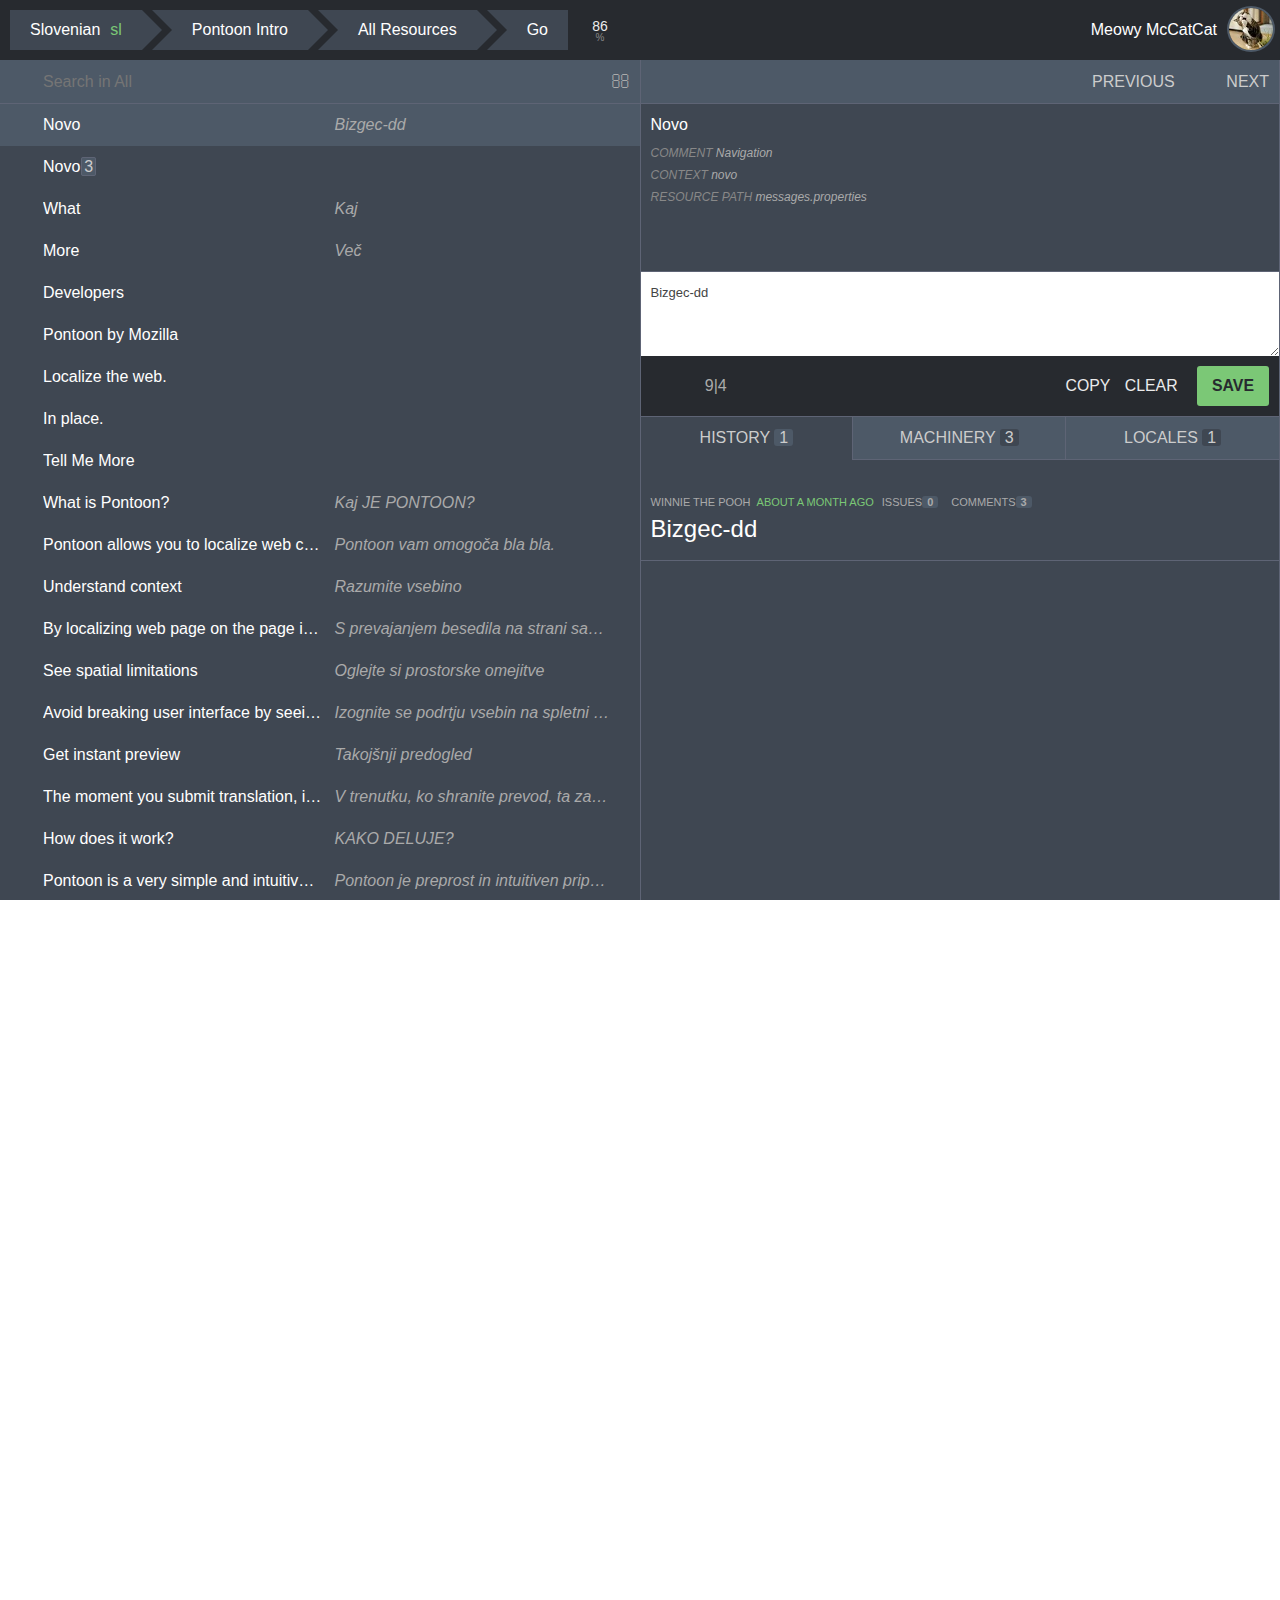
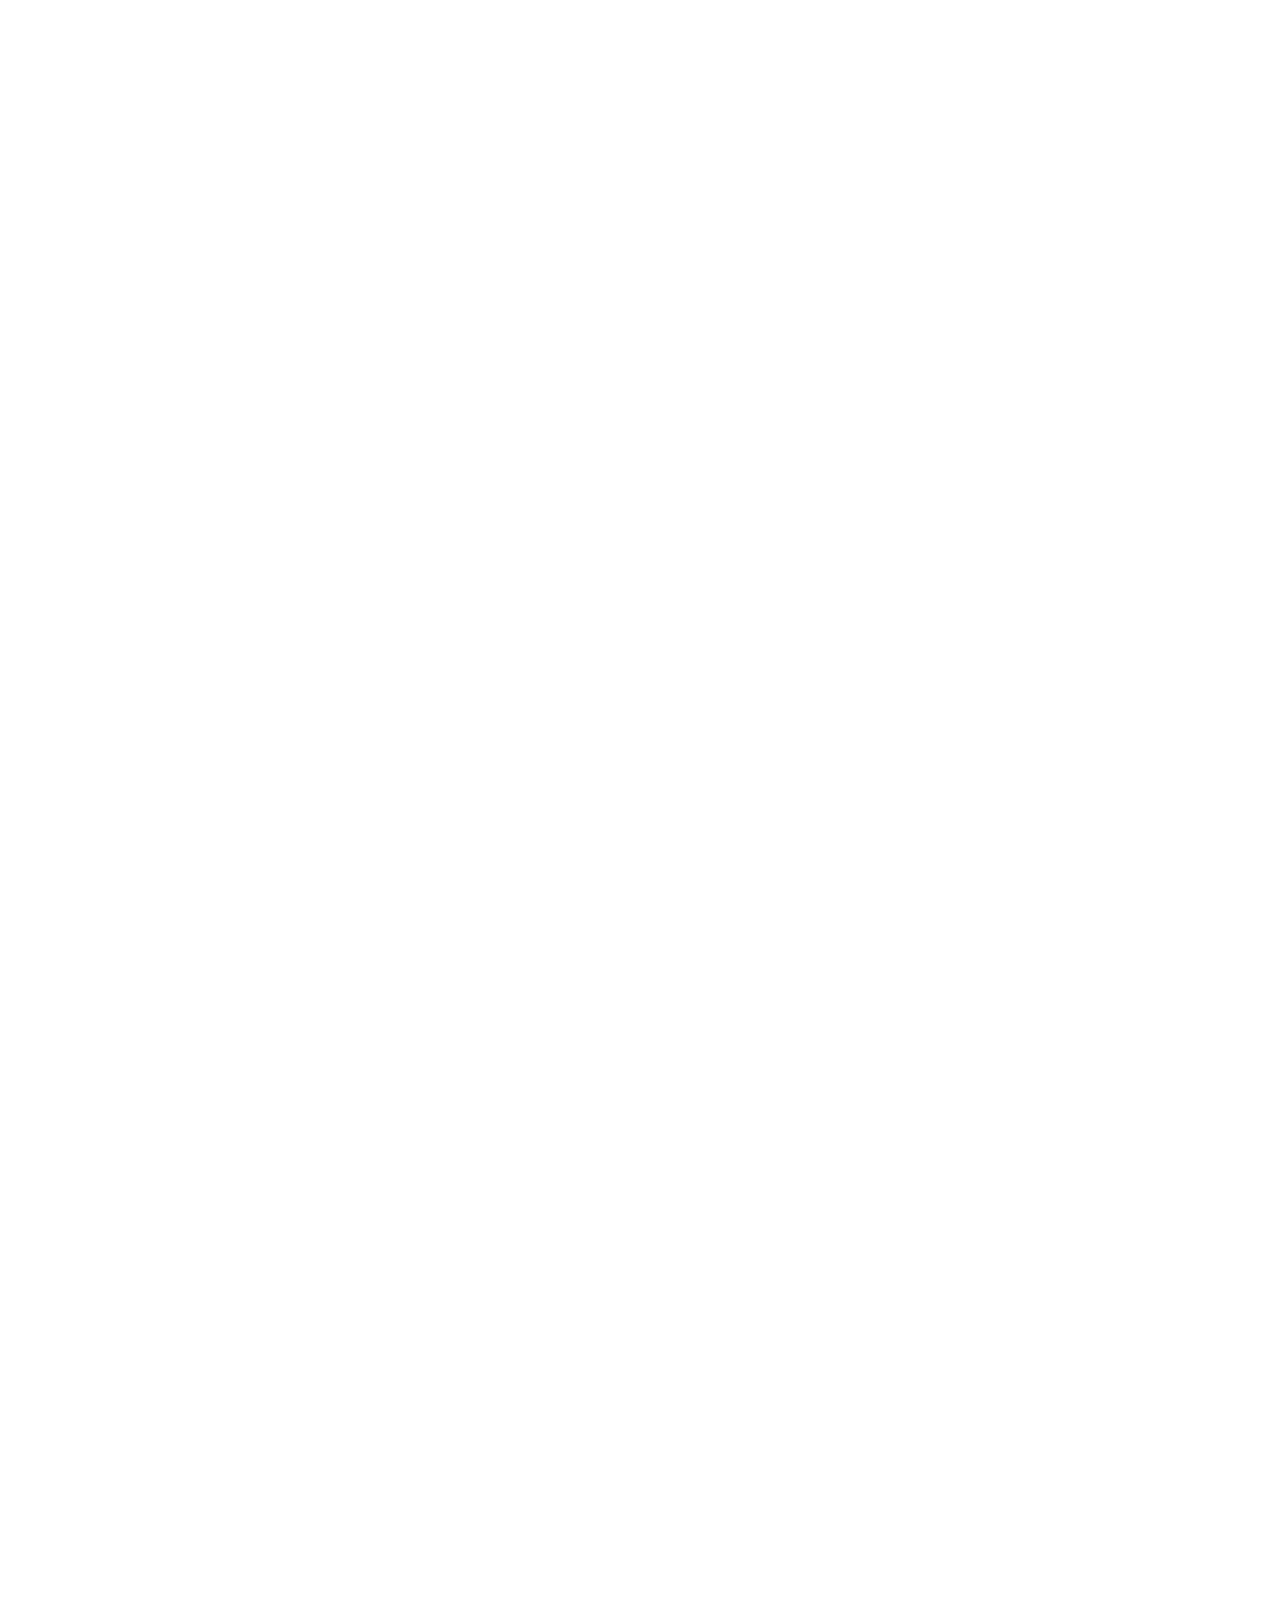
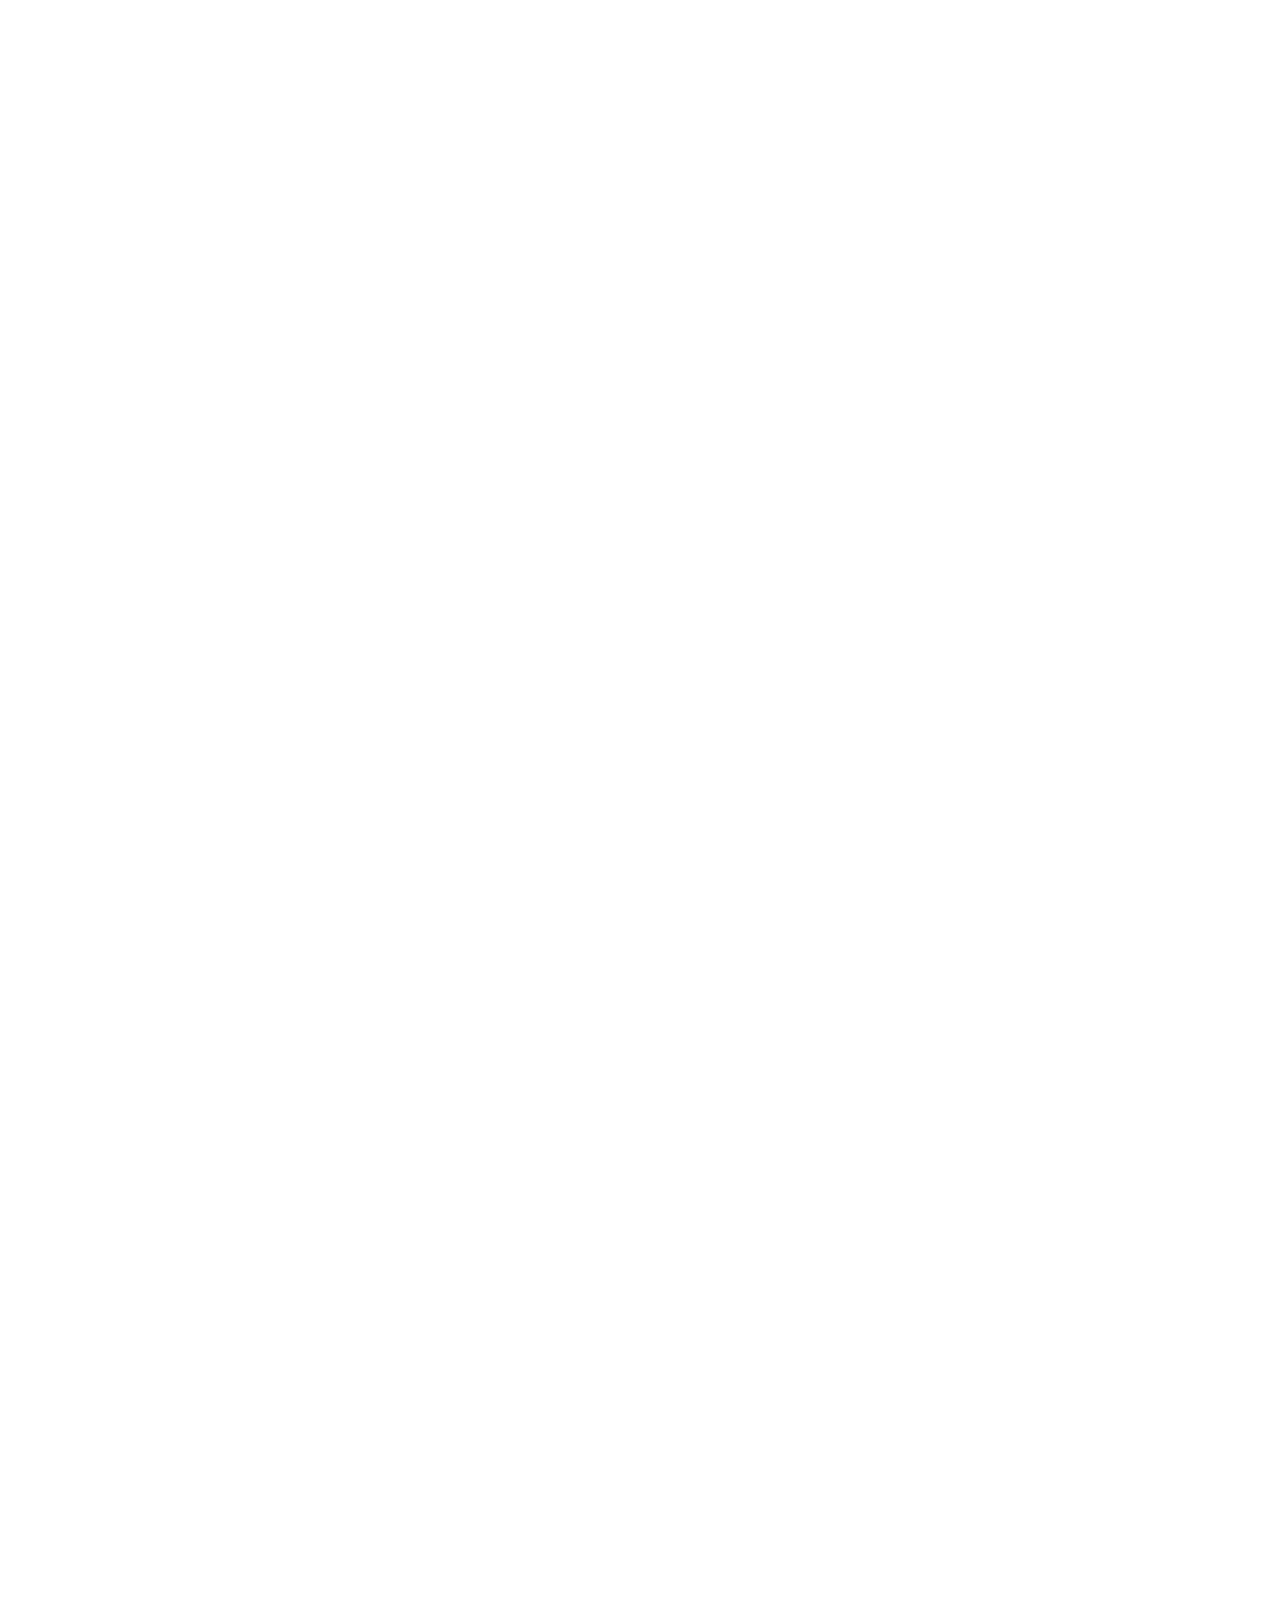
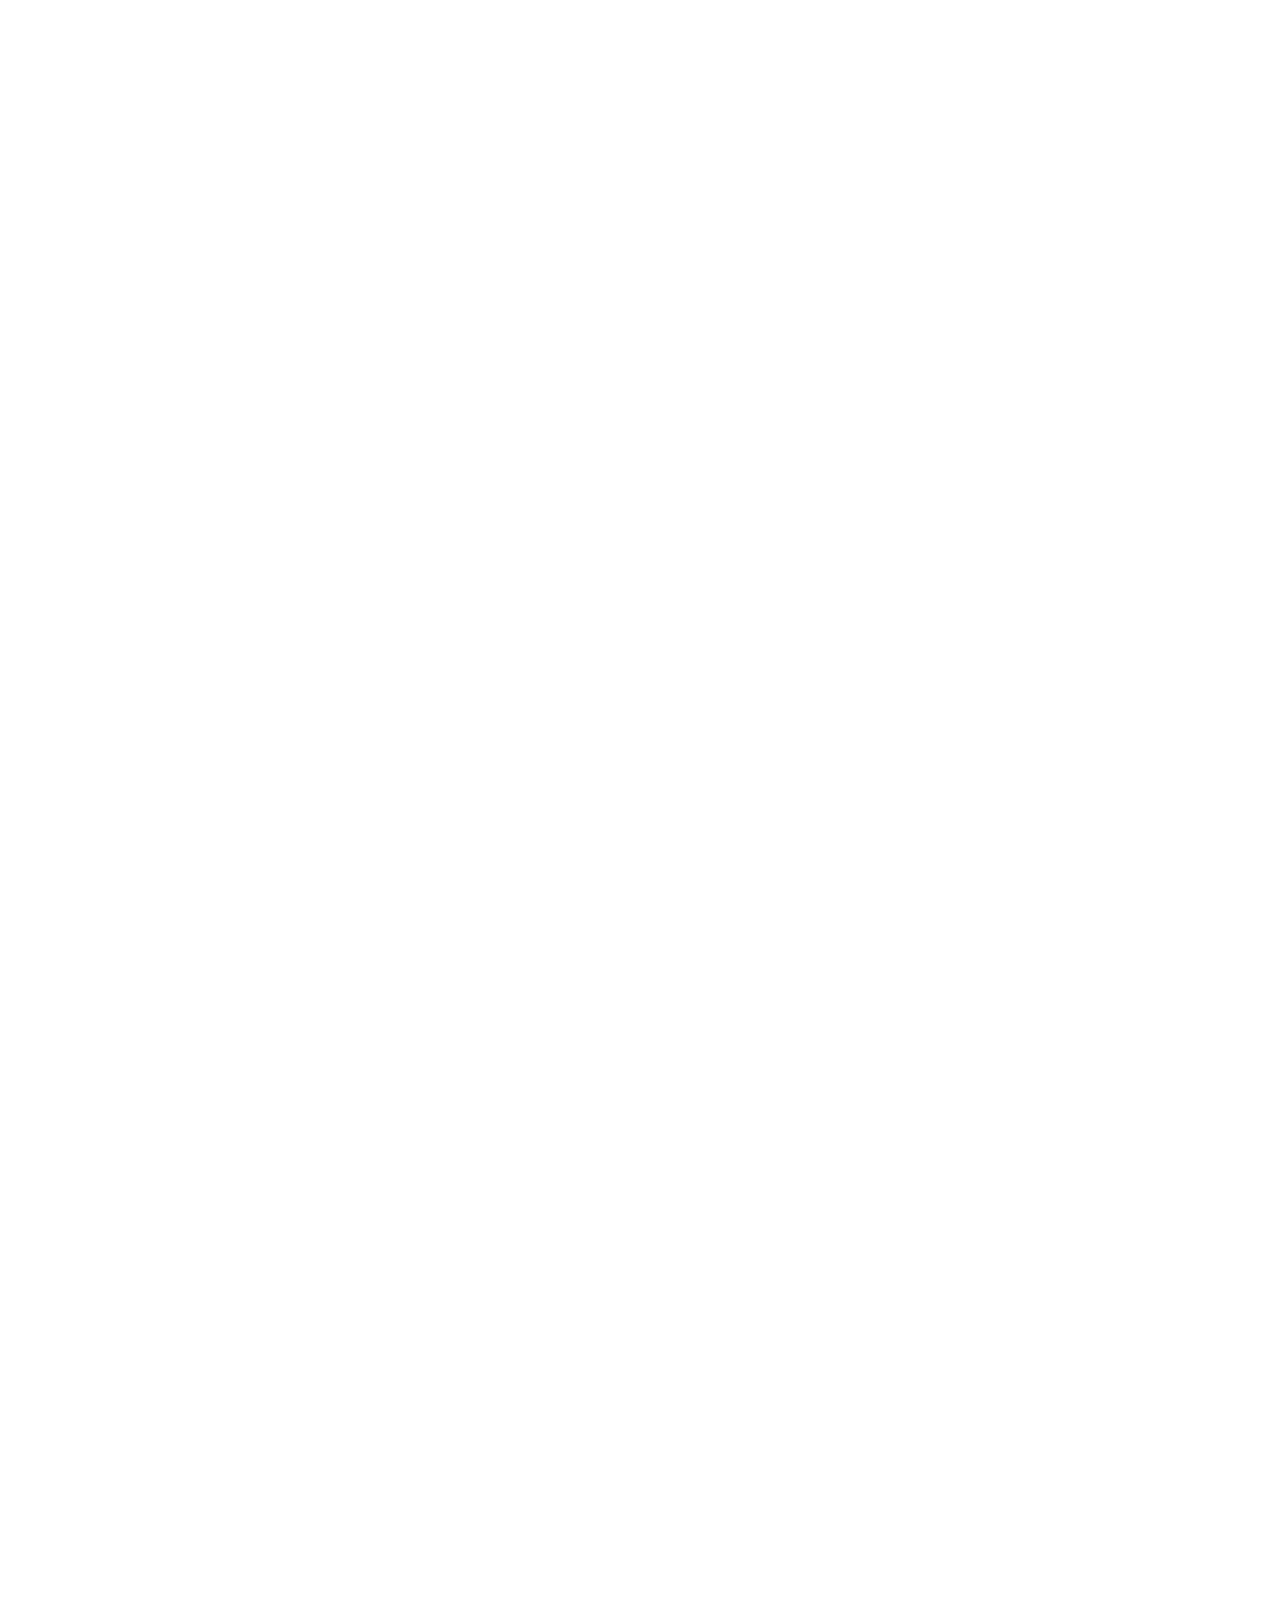
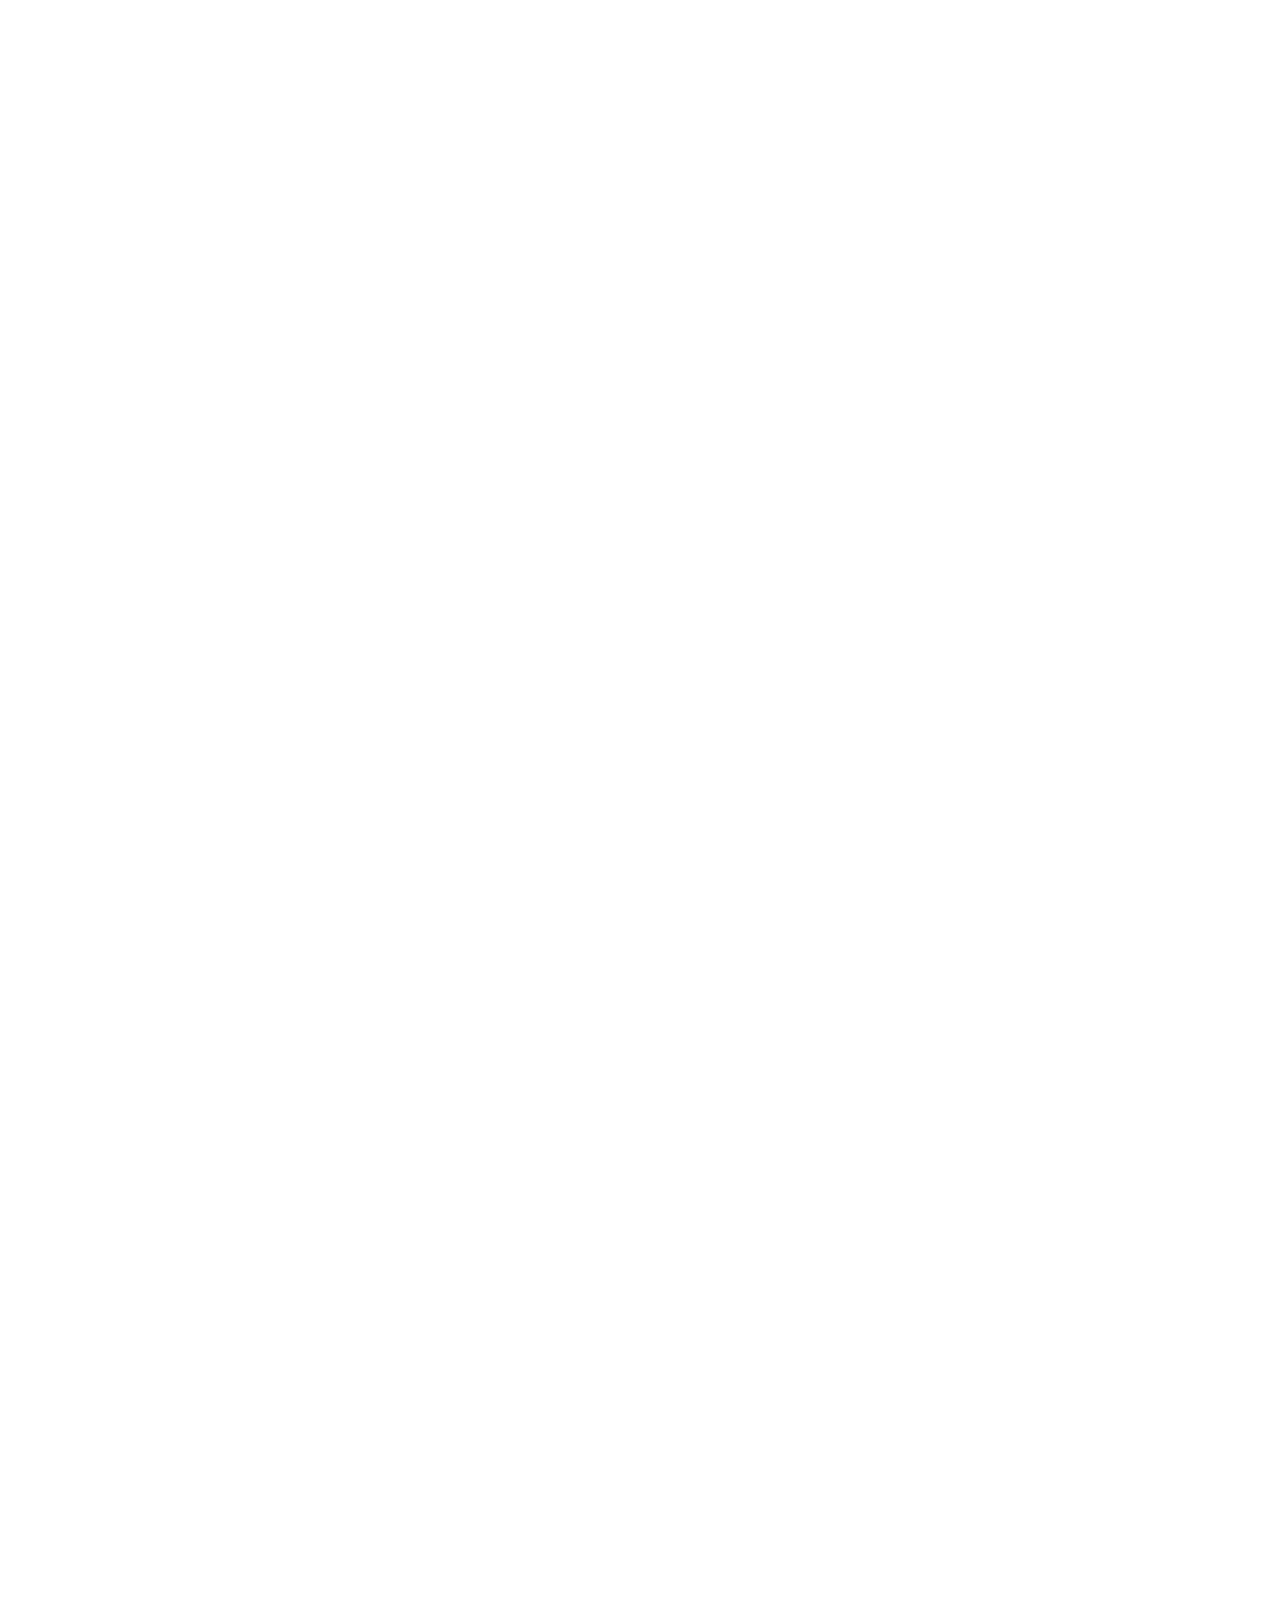
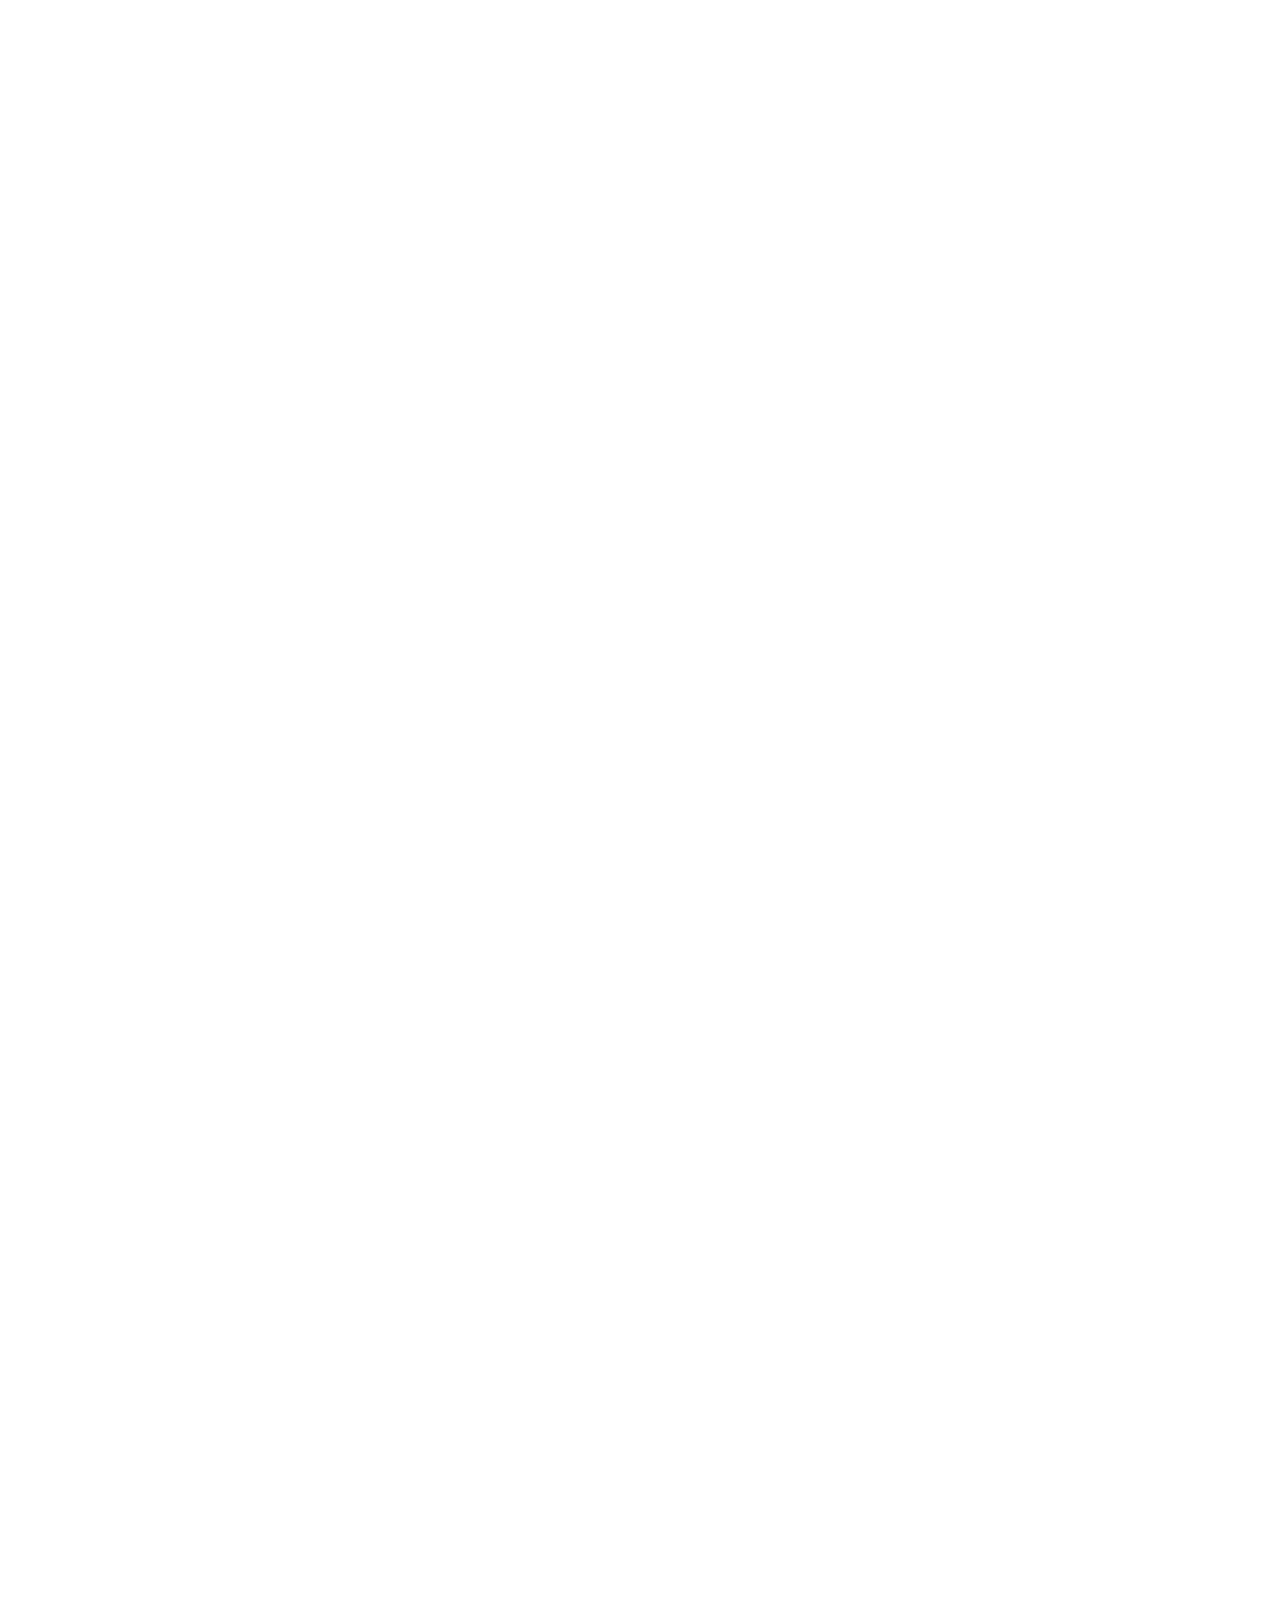
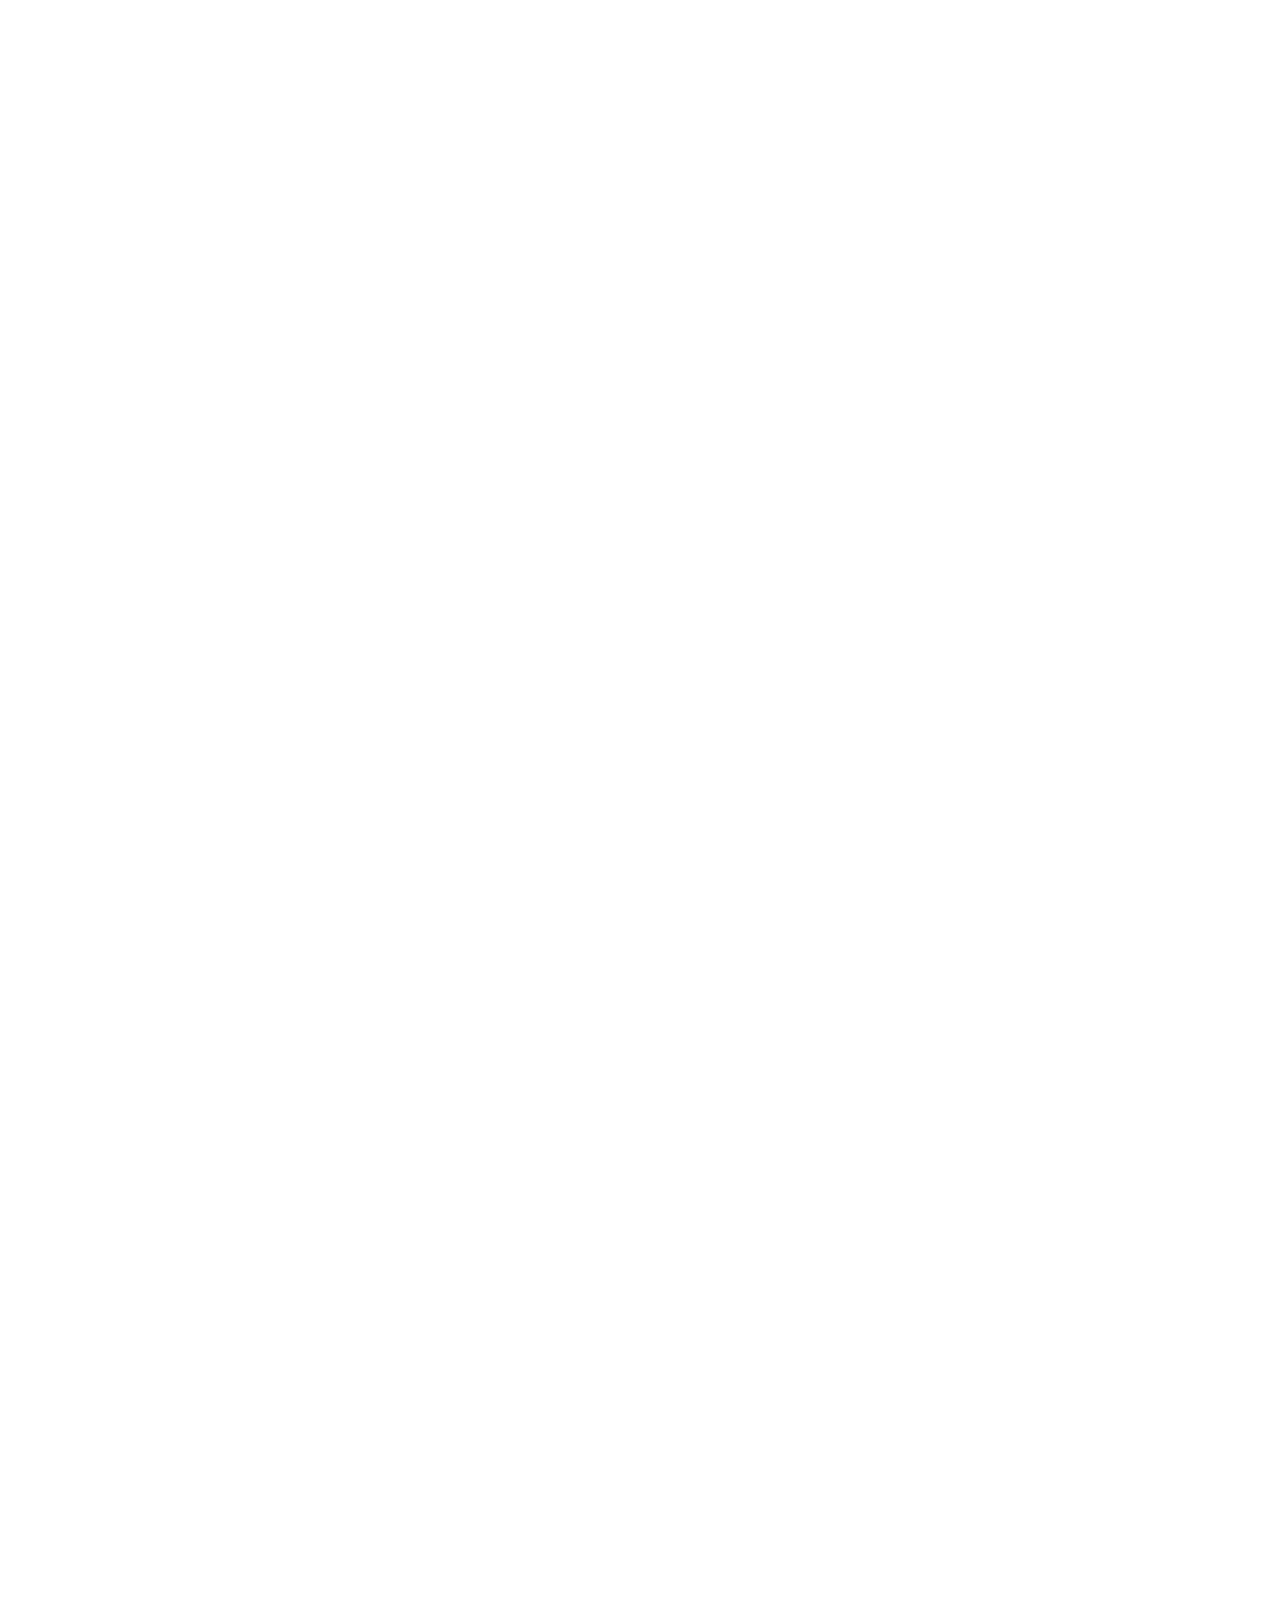
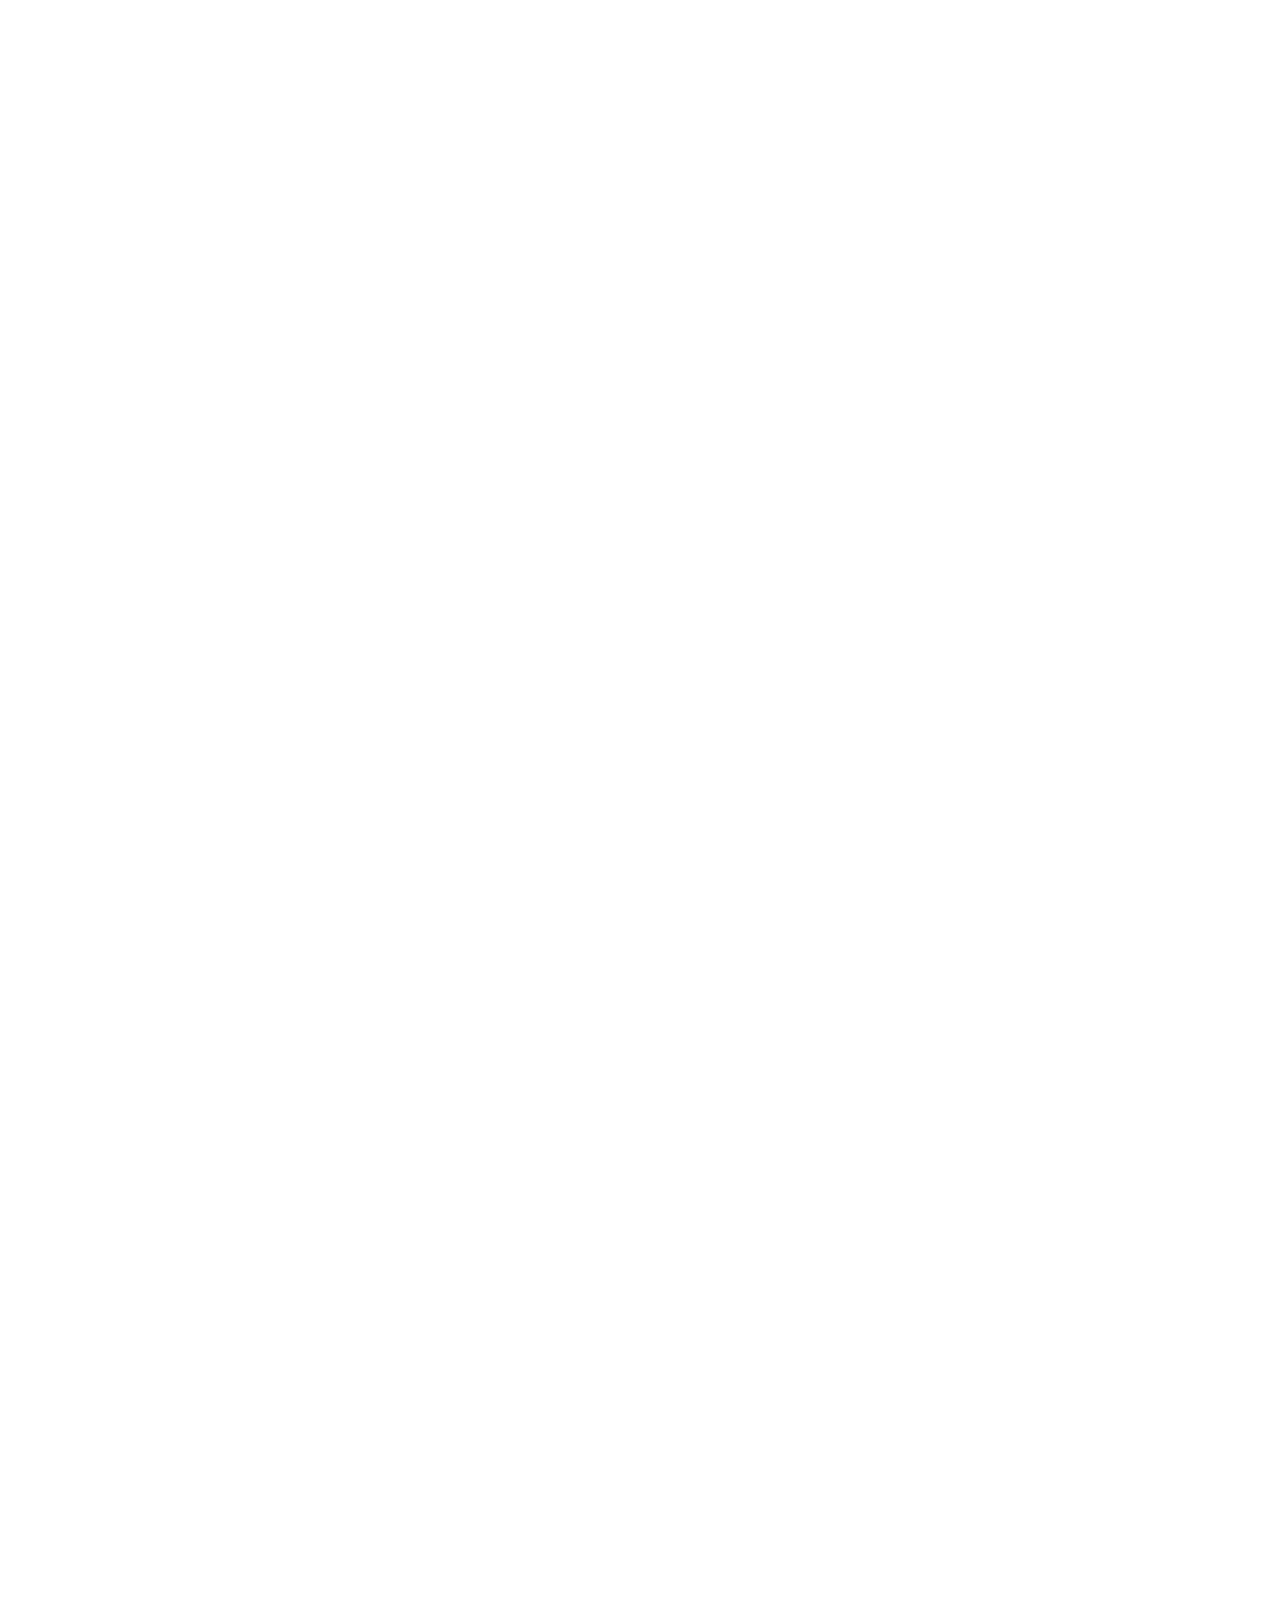
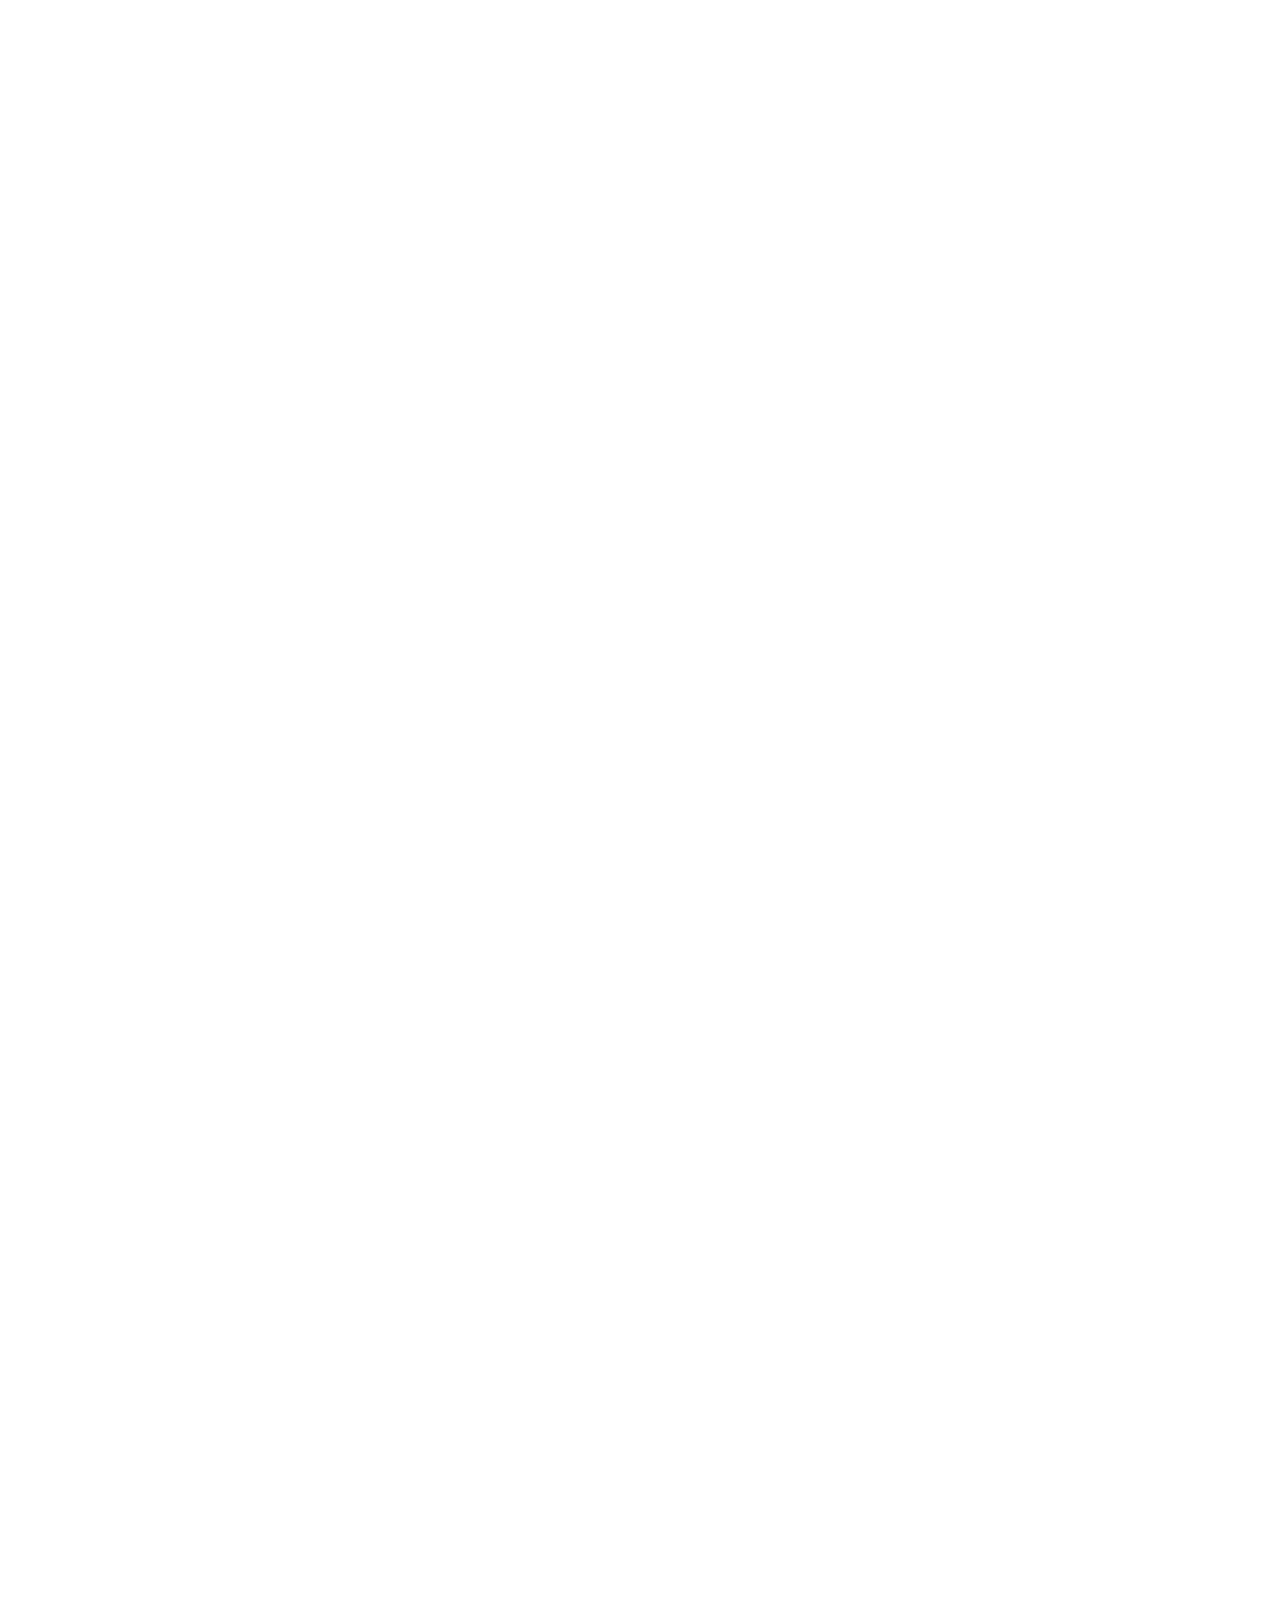
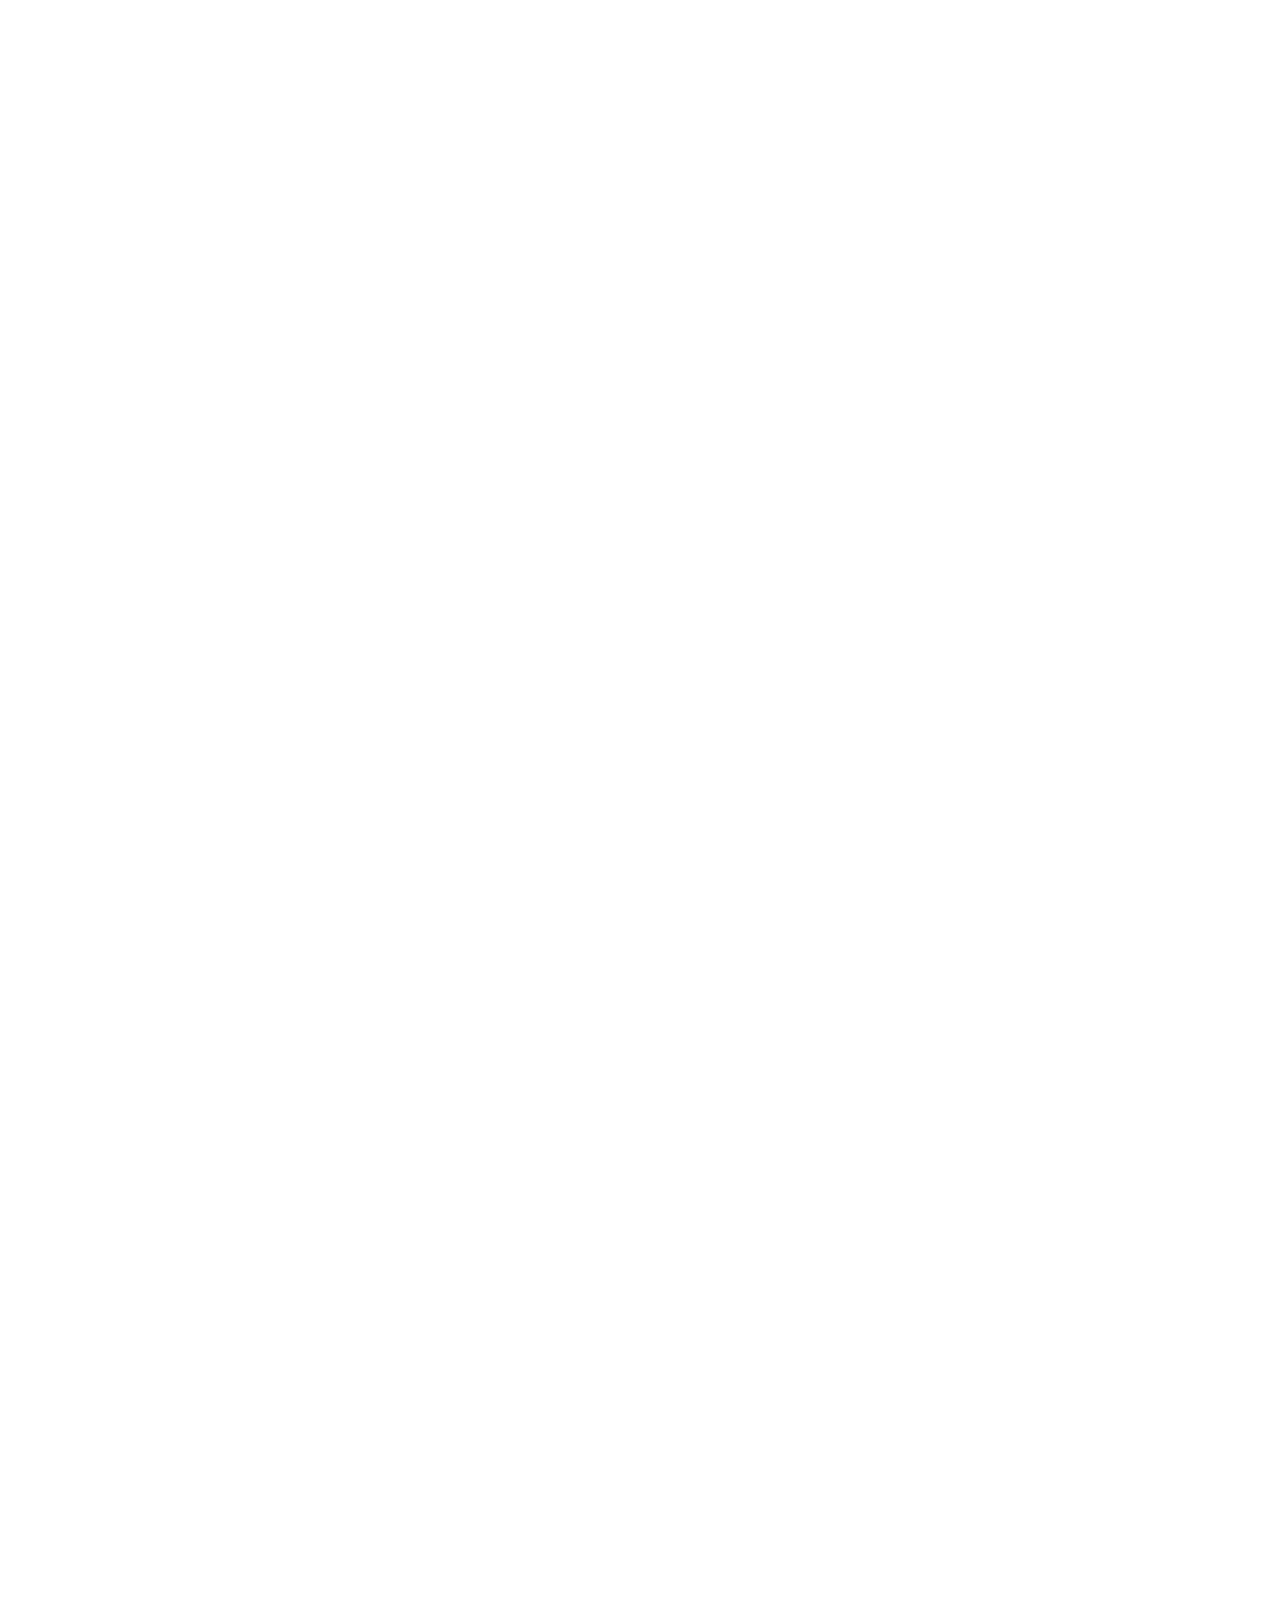
==== commit 95ff16bb: "Added Translation text to Review & Comments Sections" ====
--- a/index.html
+++ b/index.html
@@ -10,24 +10,25 @@
     <meta name="description" content="Live web localization tool">
     <meta name="author" content="Mozilla">
 
-      <link href="css/style.css" rel="stylesheet" type="text/css">
-<link href="lib/font-awesome.css" rel="stylesheet" type="text/css">
-
+    <link rel="stylesheet" href="css/easy-autocomplete.min.css">
+	<link rel="stylesheet" href="css/easy-autocomplete.themes.min.css">
+	<link href="css/style.css" rel="stylesheet" type="text/css">
+	<link href="lib/font-awesome.css" rel="stylesheet" type="text/css">
+      
   <link href="lib/jquery-ui.css" rel="stylesheet" type="text/css">
 <link href="lib/jquery-ui-timepicker-addon.css" rel="stylesheet" type="text/css">
 <link href="css/translate.css" rel="stylesheet" type="text/css">
 <link href="css/mqm.css" rel="stylesheet" type="text/css">
 
 
-
-
+    
   </head>
 
   <body class="translate">
-
+    
 <div id="browserid-info" style="display: none;" data-info="{&quot;loginUrl&quot;: &quot;/browserid/login/&quot;, &quot;requestArgs&quot;: {&quot;siteName&quot;: &quot;Pontoon&quot;}, &quot;logoutUrl&quot;: &quot;/browserid/logout/&quot;, &quot;csrfUrl&quot;: &quot;/browserid/csrf/&quot;}">
 </div>
-
+    
 <!-- Server data -->
 <div id="server" class="hidden" data-site-url="http://localhost:8000" data-csrf="CIwHlM3sYsyYUpbat2RlZjU1AHpQy29W" data-id="4" data-username="dvgiVCmoeidF2xcqSnBHtpzLTFU" data-user-translated-locales="[&quot;a&quot;, &quot;af&quot;, &quot;sq&quot;, &quot;ar&quot;, &quot;an&quot;, &quot;hy-AM&quot;, &quot;as&quot;, &quot;ast&quot;, &quot;az&quot;, &quot;eu&quot;, &quot;be&quot;, &quot;bn-BD&quot;, &quot;bn-IN&quot;, &quot;bs&quot;, &quot;br&quot;, &quot;bg&quot;, &quot;my&quot;, &quot;ca&quot;, &quot;zh-CN&quot;, &quot;zh-TW&quot;, &quot;hr&quot;, &quot;cs&quot;, &quot;da&quot;, &quot;nl&quot;, &quot;en&quot;, &quot;en-GB&quot;, &quot;en-US&quot;, &quot;en-ZA&quot;, &quot;en-1&quot;, &quot;eo&quot;, &quot;et&quot;, &quot;fi&quot;, &quot;fr&quot;, &quot;fur&quot;, &quot;ff&quot;, &quot;gd&quot;, &quot;gl&quot;, &quot;ka&quot;, &quot;de&quot;, &quot;el&quot;, &quot;gn&quot;, &quot;gu-IN&quot;, &quot;ht&quot;, &quot;he&quot;, &quot;hi-IN&quot;, &quot;hu&quot;, &quot;is&quot;, &quot;ilo&quot;, &quot;id&quot;, &quot;ga-IE&quot;, &quot;it&quot;, &quot;ja&quot;, &quot;kn&quot;, &quot;csb&quot;, &quot;kk&quot;, &quot;km&quot;, &quot;ko&quot;, &quot;ku&quot;, &quot;lv&quot;, &quot;lij&quot;, &quot;lt&quot;, &quot;dsb&quot;, &quot;mk&quot;, &quot;mai&quot;, &quot;ms&quot;, &quot;ml&quot;, &quot;mr&quot;, &quot;mn&quot;, &quot;ne-NP&quot;, &quot;nso&quot;, &quot;nb-NO&quot;, &quot;nn-NO&quot;, &quot;oc&quot;, &quot;or&quot;, &quot;fa&quot;, &quot;pl&quot;, &quot;pt-BR&quot;, &quot;pt-PT&quot;, &quot;pa-IN&quot;, &quot;ro&quot;, &quot;rm&quot;, &quot;ru&quot;, &quot;sr&quot;, &quot;si&quot;, &quot;sk&quot;, &quot;sl&quot;, &quot;son&quot;, &quot;es&quot;, &quot;es-AR&quot;, &quot;es-CL&quot;, &quot;es-ES&quot;, &quot;es-MX&quot;, &quot;sw&quot;, &quot;sv-SE&quot;, &quot;tl&quot;, &quot;ta&quot;, &quot;ta-LK&quot;, &quot;te&quot;, &quot;th&quot;, &quot;tr&quot;, &quot;uk&quot;, &quot;hsb&quot;, &quot;ur&quot;, &quot;uz&quot;, &quot;vi&quot;, &quot;cy&quot;, &quot;fy-NL&quot;, &quot;wo&quot;, &quot;xh&quot;, &quot;zu&quot;]" data-manager="true" data-authors="[{&quot;display_name&quot;: &quot;Matja\u017e Horvat&quot;, &quot;gravatar_url&quot;: &quot;//www.gravatar.com/avatar/b7aed7b21e849ab3d67ffd811313a75b?s=44&quot;, &quot;id&quot;: 4, &quot;role&quot;: &quot;Admin&quot;, &quot;translation_count&quot;: 12, &quot;email&quot;: &quot;matjaz.horvat@gmail.com&quot;}]" data-counts-per-minute="[[1466664060000, 38], [1470042120000, 1], [1470073680000, 1], [1470074280000, 1], [1470075540000, 1], [1470121860000, 1], [1470121920000, 1], [1470121980000, 1], [1470132780000, 1], [1470132840000, 1], [1470676620000, 1], [1471457880000, 1]]" data-display-name="Matjaž Horvat" data-locales-order="[&quot;it&quot;, &quot;fr&quot;, &quot;de&quot;]">
 </div>
@@ -35,2045 +36,2061 @@
 <!-- Main toolbar -->
 <header>
   <div class="container clearfix">
-
+    
 
 
 <!-- Locale selector -->
 <div class="locale select">
-
+  
   <div class="button breadcrumbs selector noselect">
     <span class="language" data-code="sl">Slovenian</span><span class="code">sl</span>
   </div>
-
+  
   <div class="menu" style="display: none;">
     <div class="search-wrapper clearfix">
       <div class="icon fa fa-search"></div>
       <input autocomplete="off" autofocus="" type="search">
     </div>
-
+    
     <ul>
+      
+        
+          
+        
         <li class="clearfix">
           <span class="language" data-cldr_plurals="[1]" data-code="a" data-plural_rule="" data-name="A" data-nplurals="1">
+            
               A
-          </span>
-          <span class="code">
+            
+          </span>
+
+          <span class="code">
+            
               a
-          </span>
-      </li>
+            
+          </span>
+
+          
+        </li>
+      
+        
+          
+        
         <li class="clearfix">
           <span class="language" data-cldr_plurals="[1, 5]" data-code="af" data-plural_rule="(n != 1)" data-name="Afrikaans" data-nplurals="2">
+            
               Afrikaans
-
-          </span>
-
-          <span class="code">
-
+            
+          </span>
+
+          <span class="code">
+            
               af
-
-          </span>
-
-
-        </li>
-
-
-
-
+            
+          </span>
+
+          
+        </li>
+      
+        
+          
+        
         <li class="clearfix">
           <span class="language" data-cldr_plurals="[1, 5]" data-code="sq" data-plural_rule="(n != 1)" data-name="Albanian" data-nplurals="2">
-
+            
               Albanian
-
-          </span>
-
-          <span class="code">
-
+            
+          </span>
+
+          <span class="code">
+            
               sq
-
-          </span>
-
-
-        </li>
-
-
-
-
+            
+          </span>
+
+          
+        </li>
+      
+        
+          
+        
         <li class="clearfix">
           <span class="language" data-cldr_plurals="[0, 1, 2, 3, 4, 5]" data-code="ar" data-plural_rule="(n==0 ? 0 : n==1 ? 1 : n==2 ? 2 : n%100&gt;=3 &amp;&amp; n%100&lt;=10 ? 3 : n%100&gt;=11 ? 4 : 5)" data-name="Arabic" data-nplurals="6">
-
+            
               Arabic
-
-          </span>
-
-          <span class="code">
-
+            
+          </span>
+
+          <span class="code">
+            
               ar
-
-          </span>
-
-
-        </li>
-
-
-
-
+            
+          </span>
+
+          
+        </li>
+      
+        
+          
+        
         <li class="clearfix">
           <span class="language" data-cldr_plurals="[1, 5]" data-code="an" data-plural_rule="(n != 1)" data-name="Aragonese" data-nplurals="2">
-
+            
               Aragonese
-
-          </span>
-
-          <span class="code">
-
+            
+          </span>
+
+          <span class="code">
+            
               an
-
-          </span>
-
-
-        </li>
-
-
-
-
+            
+          </span>
+
+          
+        </li>
+      
+        
+          
+        
         <li class="clearfix">
           <span class="language" data-cldr_plurals="[1, 5]" data-code="hy-AM" data-plural_rule="(n != 1)" data-name="Armenian" data-nplurals="2">
-
+            
               Armenian
-
-          </span>
-
-          <span class="code">
-
+            
+          </span>
+
+          <span class="code">
+            
               hy-AM
-
-          </span>
-
-
-        </li>
-
-
-
-
+            
+          </span>
+
+          
+        </li>
+      
+        
+          
+        
         <li class="clearfix">
           <span class="language" data-cldr_plurals="[1, 5]" data-code="as" data-plural_rule="(n != 1)" data-name="Assamese" data-nplurals="2">
-
+            
               Assamese
-
-          </span>
-
-          <span class="code">
-
+            
+          </span>
+
+          <span class="code">
+            
               as
-
-          </span>
-
-
-        </li>
-
-
-
-
+            
+          </span>
+
+          
+        </li>
+      
+        
+          
+        
         <li class="clearfix">
           <span class="language" data-cldr_plurals="[1, 5]" data-code="ast" data-plural_rule="(n != 1)" data-name="Asturian" data-nplurals="2">
-
+            
               Asturian
-
-          </span>
-
-          <span class="code">
-
+            
+          </span>
+
+          <span class="code">
+            
               ast
-
-          </span>
-
-
-        </li>
-
-
-
-
+            
+          </span>
+
+          
+        </li>
+      
+        
+          
+        
         <li class="clearfix">
           <span class="language" data-cldr_plurals="[1, 5]" data-code="az" data-plural_rule="(n != 1)" data-name="Azerbaijani" data-nplurals="2">
-
+            
               Azerbaijani
-
-          </span>
-
-          <span class="code">
-
+            
+          </span>
+
+          <span class="code">
+            
               az
-
-          </span>
-
-
-        </li>
-
-
-
-
+            
+          </span>
+
+          
+        </li>
+      
+        
+          
+        
         <li class="clearfix">
           <span class="language" data-cldr_plurals="[1, 5]" data-code="eu" data-plural_rule="(n != 1)" data-name="Basque" data-nplurals="2">
-
+            
               Basque
-
-          </span>
-
-          <span class="code">
-
+            
+          </span>
+
+          <span class="code">
+            
               eu
-
-          </span>
-
-
-        </li>
-
-
-
-
+            
+          </span>
+
+          
+        </li>
+      
+        
+          
+        
         <li class="clearfix">
           <span class="language" data-cldr_plurals="[1, 3, 5]" data-code="be" data-plural_rule="(n%10==1 &amp;&amp; n%100!=11 ? 0 : n%10&gt;=2 &amp;&amp; n%10&lt;=4 &amp;&amp; (n%100&lt;10 || n%100&gt;=20) ? 1 : 2)" data-name="Belarusian" data-nplurals="3">
-
+            
               Belarusian
-
-          </span>
-
-          <span class="code">
-
+            
+          </span>
+
+          <span class="code">
+            
               be
-
-          </span>
-
-
-        </li>
-
-
-
-
+            
+          </span>
+
+          
+        </li>
+      
+        
+          
+        
         <li class="clearfix">
           <span class="language" data-cldr_plurals="[1, 5]" data-code="bn-BD" data-plural_rule="(n != 1)" data-name="Bengali" data-nplurals="2">
-
+            
               Bengali
-
-          </span>
-
-          <span class="code">
-
+            
+          </span>
+
+          <span class="code">
+            
               bn-BD
-
-          </span>
-
-
-        </li>
-
-
-
-
+            
+          </span>
+
+          
+        </li>
+      
+        
+          
+        
         <li class="clearfix">
           <span class="language" data-cldr_plurals="[1, 5]" data-code="bn-IN" data-plural_rule="(n != 1)" data-name="Bengali" data-nplurals="2">
-
+            
               Bengali
-
-          </span>
-
-          <span class="code">
-
+            
+          </span>
+
+          <span class="code">
+            
               bn-IN
-
-          </span>
-
-
-        </li>
-
-
-
-
+            
+          </span>
+
+          
+        </li>
+      
+        
+          
+        
         <li class="clearfix">
           <span class="language" data-cldr_plurals="[1, 3, 5]" data-code="bs" data-plural_rule="(n%10==1 &amp;&amp; n%100!=11 ? 0 : n%10&gt;=2 &amp;&amp; n%10&lt;=4 &amp;&amp; (n%100&lt;10 || n%100&gt;=20) ? 1 : 2)" data-name="Bosnian" data-nplurals="3">
-
+            
               Bosnian
-
-          </span>
-
-          <span class="code">
-
+            
+          </span>
+
+          <span class="code">
+            
               bs
-
-          </span>
-
-
-        </li>
-
-
-
-
+            
+          </span>
+
+          
+        </li>
+      
+        
+          
+        
         <li class="clearfix">
           <span class="language" data-cldr_plurals="[1, 5]" data-code="br" data-plural_rule="(n &gt; 1)" data-name="Breton" data-nplurals="2">
-
+            
               Breton
-
-          </span>
-
-          <span class="code">
-
+            
+          </span>
+
+          <span class="code">
+            
               br
-
-          </span>
-
-
-        </li>
-
-
-
-
+            
+          </span>
+
+          
+        </li>
+      
+        
+          
+        
         <li class="clearfix">
           <span class="language" data-cldr_plurals="[1, 5]" data-code="bg" data-plural_rule="(n != 1)" data-name="Bulgarian" data-nplurals="2">
-
+            
               Bulgarian
-
-          </span>
-
-          <span class="code">
-
+            
+          </span>
+
+          <span class="code">
+            
               bg
-
-          </span>
-
-
-        </li>
-
-
-
-
+            
+          </span>
+
+          
+        </li>
+      
+        
+          
+        
         <li class="clearfix">
           <span class="language" data-cldr_plurals="[5]" data-code="my" data-plural_rule="0" data-name="Burmese" data-nplurals="1">
-
+            
               Burmese
-
-          </span>
-
-          <span class="code">
-
+            
+          </span>
+
+          <span class="code">
+            
               my
-
-          </span>
-
-
-        </li>
-
-
-
-
+            
+          </span>
+
+          
+        </li>
+      
+        
+          
+        
         <li class="clearfix">
           <span class="language" data-cldr_plurals="[1, 5]" data-code="ca" data-plural_rule="(n != 1)" data-name="Catalan" data-nplurals="2">
-
+            
               Catalan
-
-          </span>
-
-          <span class="code">
-
+            
+          </span>
+
+          <span class="code">
+            
               ca
-
-          </span>
-
-
-        </li>
-
-
-
-
+            
+          </span>
+
+          
+        </li>
+      
+        
+          
+        
         <li class="clearfix">
           <span class="language" data-cldr_plurals="[5]" data-code="zh-CN" data-plural_rule="0" data-name="Chinese" data-nplurals="1">
-
+            
               Chinese
-
-          </span>
-
-          <span class="code">
-
+            
+          </span>
+
+          <span class="code">
+            
               zh-CN
-
-          </span>
-
-
-        </li>
-
-
-
-
+            
+          </span>
+
+          
+        </li>
+      
+        
+          
+        
         <li class="clearfix">
           <span class="language" data-cldr_plurals="[5]" data-code="zh-TW" data-plural_rule="0" data-name="Chinese" data-nplurals="1">
-
+            
               Chinese
-
-          </span>
-
-          <span class="code">
-
+            
+          </span>
+
+          <span class="code">
+            
               zh-TW
-
-          </span>
-
-
-        </li>
-
-
-
-
+            
+          </span>
+
+          
+        </li>
+      
+        
+          
+        
         <li class="clearfix">
           <span class="language" data-cldr_plurals="[1, 3, 5]" data-code="hr" data-plural_rule="(n%10==1 &amp;&amp; n%100!=11 ? 0 : n%10&gt;=2 &amp;&amp; n%10&lt;=4 &amp;&amp; (n%100&lt;10 || n%100&gt;=20) ? 1 : 2)" data-name="Croatian" data-nplurals="3">
-
+            
               Croatian
-
-          </span>
-
-          <span class="code">
-
+            
+          </span>
+
+          <span class="code">
+            
               hr
-
-          </span>
-
-
-        </li>
-
-
-
-
+            
+          </span>
+
+          
+        </li>
+      
+        
+          
+        
         <li class="clearfix">
           <span class="language" data-cldr_plurals="[1, 3, 5]" data-code="cs" data-plural_rule="(n==1) ? 0 : (n&gt;=2 &amp;&amp; n&lt;=4) ? 1 : 2" data-name="Czech" data-nplurals="3">
-
+            
               Czech
-
-          </span>
-
-          <span class="code">
-
+            
+          </span>
+
+          <span class="code">
+            
               cs
-
-          </span>
-
-
-        </li>
-
-
-
-
+            
+          </span>
+
+          
+        </li>
+      
+        
+          
+        
         <li class="clearfix">
           <span class="language" data-cldr_plurals="[1, 5]" data-code="da" data-plural_rule="(n != 1)" data-name="Danish" data-nplurals="2">
-
+            
               Danish
-
-          </span>
-
-          <span class="code">
-
+            
+          </span>
+
+          <span class="code">
+            
               da
-
-          </span>
-
-
-        </li>
-
-
-
-
+            
+          </span>
+
+          
+        </li>
+      
+        
+          
+        
         <li class="clearfix">
           <span class="language" data-cldr_plurals="[1, 5]" data-code="nl" data-plural_rule="(n != 1)" data-name="Dutch" data-nplurals="2">
-
+            
               Dutch
-
-          </span>
-
-          <span class="code">
-
+            
+          </span>
+
+          <span class="code">
+            
               nl
-
-          </span>
-
-
-        </li>
-
-
-
-
+            
+          </span>
+
+          
+        </li>
+      
+        
+          
+        
         <li class="clearfix">
           <span class="language" data-cldr_plurals="[1, 5]" data-code="en-GB" data-plural_rule="(n != 1)" data-name="English" data-nplurals="2">
-
+            
               English
-
-          </span>
-
-          <span class="code">
-
+            
+          </span>
+
+          <span class="code">
+            
               en-GB
-
-          </span>
-
-
-        </li>
-
-
-
-
+            
+          </span>
+
+          
+        </li>
+      
+        
+          
+        
         <li class="clearfix">
           <span class="language" data-cldr_plurals="[1, 5]" data-code="en-ZA" data-plural_rule="(n != 1)" data-name="English" data-nplurals="2">
-
+            
               English
-
-          </span>
-
-          <span class="code">
-
+            
+          </span>
+
+          <span class="code">
+            
               en-ZA
-
-          </span>
-
-
-        </li>
-
-
-
-
+            
+          </span>
+
+          
+        </li>
+      
+        
+          
+        
         <li class="clearfix">
           <span class="language" data-cldr_plurals="[1]" data-code="en-1" data-plural_rule="" data-name="English #1" data-nplurals="1">
-
+            
               English #1
-
-          </span>
-
-          <span class="code">
-
+            
+          </span>
+
+          <span class="code">
+            
               en-1
-
-          </span>
-
-
-        </li>
-
-
-
-
+            
+          </span>
+
+          
+        </li>
+      
+        
+          
+        
         <li class="clearfix">
           <span class="language" data-cldr_plurals="[1, 5]" data-code="eo" data-plural_rule="(n != 1)" data-name="Esperanto" data-nplurals="2">
-
+            
               Esperanto
-
-          </span>
-
-          <span class="code">
-
+            
+          </span>
+
+          <span class="code">
+            
               eo
-
-          </span>
-
-
-        </li>
-
-
-
-
+            
+          </span>
+
+          
+        </li>
+      
+        
+          
+        
         <li class="clearfix">
           <span class="language" data-cldr_plurals="[1, 5]" data-code="et" data-plural_rule="(n != 1)" data-name="Estonian" data-nplurals="2">
-
+            
               Estonian
-
-          </span>
-
-          <span class="code">
-
+            
+          </span>
+
+          <span class="code">
+            
               et
-
-          </span>
-
-
-        </li>
-
-
-
-
+            
+          </span>
+
+          
+        </li>
+      
+        
+          
+        
         <li class="clearfix">
           <span class="language" data-cldr_plurals="[1, 5]" data-code="fi" data-plural_rule="(n != 1)" data-name="Finnish" data-nplurals="2">
-
+            
               Finnish
-
-          </span>
-
-          <span class="code">
-
+            
+          </span>
+
+          <span class="code">
+            
               fi
-
-          </span>
-
-
-        </li>
-
-
-
-
+            
+          </span>
+
+          
+        </li>
+      
+        
+          
+        
         <li class="clearfix">
           <span class="language" data-cldr_plurals="[1, 5]" data-code="fr" data-plural_rule="(n &gt; 1)" data-name="French" data-nplurals="2">
-
+            
               French
-
-          </span>
-
-          <span class="code">
-
+            
+          </span>
+
+          <span class="code">
+            
               fr
-
-          </span>
-
-
-        </li>
-
-
-
-
+            
+          </span>
+
+          
+        </li>
+      
+        
+          
+        
         <li class="clearfix">
           <span class="language" data-cldr_plurals="[1, 5]" data-code="fur" data-plural_rule="(n != 1)" data-name="Friulian" data-nplurals="2">
-
+            
               Friulian
-
-          </span>
-
-          <span class="code">
-
+            
+          </span>
+
+          <span class="code">
+            
               fur
-
-          </span>
-
-
-        </li>
-
-
-
-
+            
+          </span>
+
+          
+        </li>
+      
+        
+          
+        
         <li class="clearfix">
           <span class="language" data-cldr_plurals="[1, 5]" data-code="ff" data-plural_rule="(n != 1)" data-name="Fulah" data-nplurals="2">
-
+            
               Fulah
-
-          </span>
-
-          <span class="code">
-
+            
+          </span>
+
+          <span class="code">
+            
               ff
-
-          </span>
-
-
-        </li>
-
-
-
-
+            
+          </span>
+
+          
+        </li>
+      
+        
+          
+        
         <li class="clearfix">
           <span class="language" data-cldr_plurals="[1, 2, 3, 5]" data-code="gd" data-plural_rule="(n==1 || n==11) ? 0 : (n==2 || n==12) ? 1 : (n &gt; 2 &amp;&amp; n &lt; 20) ? 2 : 3" data-name="Gaelic, Scottish" data-nplurals="4">
-
+            
               Gaelic, Scottish
-
-          </span>
-
-          <span class="code">
-
+            
+          </span>
+
+          <span class="code">
+            
               gd
-
-          </span>
-
-
-        </li>
-
-
-
-
+            
+          </span>
+
+          
+        </li>
+      
+        
+          
+        
         <li class="clearfix">
           <span class="language" data-cldr_plurals="[1, 5]" data-code="gl" data-plural_rule="(n != 1)" data-name="Galician" data-nplurals="2">
-
+            
               Galician
-
-          </span>
-
-          <span class="code">
-
+            
+          </span>
+
+          <span class="code">
+            
               gl
-
-          </span>
-
-
-        </li>
-
-
-
-
+            
+          </span>
+
+          
+        </li>
+      
+        
+          
+        
         <li class="clearfix">
           <span class="language" data-cldr_plurals="[5]" data-code="ka" data-plural_rule="0" data-name="Georgian" data-nplurals="1">
-
+            
               Georgian
-
-          </span>
-
-          <span class="code">
-
+            
+          </span>
+
+          <span class="code">
+            
               ka
-
-          </span>
-
-
-        </li>
-
-
-
-
+            
+          </span>
+
+          
+        </li>
+      
+        
+          
+        
         <li class="clearfix">
           <span class="language" data-cldr_plurals="[1, 5]" data-code="de" data-plural_rule="(n != 1)" data-name="German" data-nplurals="2">
-
+            
               German
-
-          </span>
-
-          <span class="code">
-
+            
+          </span>
+
+          <span class="code">
+            
               de
-
-          </span>
-
-
-        </li>
-
-
-
-
+            
+          </span>
+
+          
+        </li>
+      
+        
+          
+        
         <li class="clearfix">
           <span class="language" data-cldr_plurals="[1, 5]" data-code="el" data-plural_rule="(n != 1)" data-name="Greek" data-nplurals="2">
-
+            
               Greek
-
-          </span>
-
-          <span class="code">
-
+            
+          </span>
+
+          <span class="code">
+            
               el
-
-          </span>
-
-
-        </li>
-
-
-
-
+            
+          </span>
+
+          
+        </li>
+      
+        
+          
+        
         <li class="clearfix">
           <span class="language" data-cldr_plurals="[1, 5]" data-code="gu-IN" data-plural_rule="(n != 1)" data-name="Gujarati" data-nplurals="2">
-
+            
               Gujarati
-
-          </span>
-
-          <span class="code">
-
+            
+          </span>
+
+          <span class="code">
+            
               gu-IN
-
-          </span>
-
-
-        </li>
-
-
-
-
+            
+          </span>
+
+          
+        </li>
+      
+        
+          
+        
         <li class="clearfix">
           <span class="language" data-cldr_plurals="[1, 5]" data-code="ht" data-plural_rule="(n != 1)" data-name="Haitian" data-nplurals="2">
-
+            
               Haitian
-
-          </span>
-
-          <span class="code">
-
+            
+          </span>
+
+          <span class="code">
+            
               ht
-
-          </span>
-
-
-        </li>
-
-
-
-
+            
+          </span>
+
+          
+        </li>
+      
+        
+          
+        
         <li class="clearfix">
           <span class="language" data-cldr_plurals="[1, 5]" data-code="he" data-plural_rule="(n != 1)" data-name="Hebrew" data-nplurals="2">
-
+            
               Hebrew
-
-          </span>
-
-          <span class="code">
-
+            
+          </span>
+
+          <span class="code">
+            
               he
-
-          </span>
-
-
-        </li>
-
-
-
-
+            
+          </span>
+
+          
+        </li>
+      
+        
+          
+        
         <li class="clearfix">
           <span class="language" data-cldr_plurals="[1, 5]" data-code="hi-IN" data-plural_rule="(n != 1)" data-name="Hindi" data-nplurals="2">
-
+            
               Hindi
-
-          </span>
-
-          <span class="code">
-
+            
+          </span>
+
+          <span class="code">
+            
               hi-IN
-
-          </span>
-
-
-        </li>
-
-
-
-
+            
+          </span>
+
+          
+        </li>
+      
+        
+          
+        
         <li class="clearfix">
           <span class="language" data-cldr_plurals="[1, 5]" data-code="hu" data-plural_rule="(n != 1)" data-name="Hungarian" data-nplurals="2">
-
+            
               Hungarian
-
-          </span>
-
-          <span class="code">
-
+            
+          </span>
+
+          <span class="code">
+            
               hu
-
-          </span>
-
-
-        </li>
-
-
-
-
+            
+          </span>
+
+          
+        </li>
+      
+        
+          
+        
         <li class="clearfix">
           <span class="language" data-cldr_plurals="[1, 5]" data-code="is" data-plural_rule="(n%10!=1 || n%100==11)" data-name="Icelandic" data-nplurals="2">
-
+            
               Icelandic
-
-          </span>
-
-          <span class="code">
-
+            
+          </span>
+
+          <span class="code">
+            
               is
-
-          </span>
-
-
-        </li>
-
-
-
-
+            
+          </span>
+
+          
+        </li>
+      
+        
+          
+        
         <li class="clearfix">
           <span class="language" data-cldr_plurals="[1, 5]" data-code="ilo" data-plural_rule="(n != 1)" data-name="Iloko" data-nplurals="2">
-
+            
               Iloko
-
-          </span>
-
-          <span class="code">
-
+            
+          </span>
+
+          <span class="code">
+            
               ilo
-
-          </span>
-
-
-        </li>
-
-
-
-
+            
+          </span>
+
+          
+        </li>
+      
+        
+          
+        
         <li class="clearfix">
           <span class="language" data-cldr_plurals="[5]" data-code="id" data-plural_rule="0" data-name="Indonesian" data-nplurals="1">
-
+            
               Indonesian
-
-          </span>
-
-          <span class="code">
-
+            
+          </span>
+
+          <span class="code">
+            
               id
-
-          </span>
-
-
-        </li>
-
-
-
-
+            
+          </span>
+
+          
+        </li>
+      
+        
+          
+        
         <li class="clearfix">
           <span class="language" data-cldr_plurals="[1, 2, 3, 4, 5]" data-code="ga-IE" data-plural_rule="n==1 ? 0 : n==2 ? 1 : n&lt;7 ? 2 : n&lt;11 ? 3 : 4" data-name="Irish" data-nplurals="5">
-
+            
               Irish
-
-          </span>
-
-          <span class="code">
-
+            
+          </span>
+
+          <span class="code">
+            
               ga-IE
-
-          </span>
-
-
-        </li>
-
-
-
-
+            
+          </span>
+
+          
+        </li>
+      
+        
+          
+        
         <li class="clearfix">
           <span class="language" data-cldr_plurals="[1, 5]" data-code="it" data-plural_rule="(n != 1)" data-name="Italian" data-nplurals="2">
-
+            
               Italian
-
-          </span>
-
-          <span class="code">
-
+            
+          </span>
+
+          <span class="code">
+            
               it
-
-          </span>
-
-
-        </li>
-
-
-
-
+            
+          </span>
+
+          
+        </li>
+      
+        
+          
+        
         <li class="clearfix">
           <span class="language" data-cldr_plurals="[5]" data-code="ja" data-plural_rule="0" data-name="Japanese" data-nplurals="1">
-
+            
               Japanese
-
-          </span>
-
-          <span class="code">
-
+            
+          </span>
+
+          <span class="code">
+            
               ja
-
-          </span>
-
-
-        </li>
-
-
-
-
+            
+          </span>
+
+          
+        </li>
+      
+        
+          
+        
         <li class="clearfix">
           <span class="language" data-cldr_plurals="[1, 5]" data-code="kn" data-plural_rule="(n != 1)" data-name="Kannada" data-nplurals="2">
-
+            
               Kannada
-
-          </span>
-
-          <span class="code">
-
+            
+          </span>
+
+          <span class="code">
+            
               kn
-
-          </span>
-
-
-        </li>
-
-
-
-
+            
+          </span>
+
+          
+        </li>
+      
+        
+          
+        
         <li class="clearfix">
           <span class="language" data-cldr_plurals="[1, 3, 5]" data-code="csb" data-plural_rule="(n==1 ? 0 : n%10&gt;=2 &amp;&amp; n%10&lt;=4 &amp;&amp; (n%100&lt;10 || n%100&gt;=20) ? 1 : 2)" data-name="Kashubian" data-nplurals="3">
-
+            
               Kashubian
-
-          </span>
-
-          <span class="code">
-
+            
+          </span>
+
+          <span class="code">
+            
               csb
-
-          </span>
-
-
-        </li>
-
-
-
-
+            
+          </span>
+
+          
+        </li>
+      
+        
+          
+        
         <li class="clearfix">
           <span class="language" data-cldr_plurals="[5]" data-code="kk" data-plural_rule="0" data-name="Kazakh" data-nplurals="1">
-
+            
               Kazakh
-
-          </span>
-
-          <span class="code">
-
+            
+          </span>
+
+          <span class="code">
+            
               kk
-
-          </span>
-
-
-        </li>
-
-
-
-
+            
+          </span>
+
+          
+        </li>
+      
+        
+          
+        
         <li class="clearfix">
           <span class="language" data-cldr_plurals="[5]" data-code="km" data-plural_rule="0" data-name="Khmer" data-nplurals="1">
-
+            
               Khmer
-
-          </span>
-
-          <span class="code">
-
+            
+          </span>
+
+          <span class="code">
+            
               km
-
-          </span>
-
-
-        </li>
-
-
-
-
+            
+          </span>
+
+          
+        </li>
+      
+        
+          
+        
         <li class="clearfix">
           <span class="language" data-cldr_plurals="[5]" data-code="ko" data-plural_rule="0" data-name="Korean" data-nplurals="1">
-
+            
               Korean
-
-          </span>
-
-          <span class="code">
-
+            
+          </span>
+
+          <span class="code">
+            
               ko
-
-          </span>
-
-
-        </li>
-
-
-
-
+            
+          </span>
+
+          
+        </li>
+      
+        
+          
+        
         <li class="clearfix">
           <span class="language" data-cldr_plurals="[1, 5]" data-code="ku" data-plural_rule="(n != 1)" data-name="Kurdish" data-nplurals="2">
-
+            
               Kurdish
-
-          </span>
-
-          <span class="code">
-
+            
+          </span>
+
+          <span class="code">
+            
               ku
-
-          </span>
-
-
-        </li>
-
-
-
-
+            
+          </span>
+
+          
+        </li>
+      
+        
+          
+        
         <li class="clearfix">
           <span class="language" data-cldr_plurals="[0, 1, 5]" data-code="lv" data-plural_rule="(n%10==1 &amp;&amp; n%100!=11 ? 0 : n != 0 ? 1 : 2)" data-name="Latvian" data-nplurals="3">
-
+            
               Latvian
-
-          </span>
-
-          <span class="code">
-
+            
+          </span>
+
+          <span class="code">
+            
               lv
-
-          </span>
-
-
-        </li>
-
-
-
-
+            
+          </span>
+
+          
+        </li>
+      
+        
+          
+        
         <li class="clearfix">
           <span class="language" data-cldr_plurals="[1, 5]" data-code="lij" data-plural_rule="(n != 1)" data-name="Ligurian" data-nplurals="2">
-
+            
               Ligurian
-
-          </span>
-
-          <span class="code">
-
+            
+          </span>
+
+          <span class="code">
+            
               lij
-
-          </span>
-
-
-        </li>
-
-
-
-
+            
+          </span>
+
+          
+        </li>
+      
+        
+          
+        
         <li class="clearfix">
           <span class="language" data-cldr_plurals="[1, 3, 5]" data-code="lt" data-plural_rule="(n%10==1 &amp;&amp; n%100!=11 ? 0 : n%10&gt;=2 &amp;&amp; (n%100&lt;10 || n%100&gt;=20) ? 1 : 2)" data-name="Lithuanian" data-nplurals="3">
-
+            
               Lithuanian
-
-          </span>
-
-          <span class="code">
-
+            
+          </span>
+
+          <span class="code">
+            
               lt
-
-          </span>
-
-
-        </li>
-
-
-
-
+            
+          </span>
+
+          
+        </li>
+      
+        
+          
+        
         <li class="clearfix">
           <span class="language" data-cldr_plurals="[1, 2, 3, 5]" data-code="dsb" data-plural_rule="(n%100==1 ? 0 : n%100==2 ? 1 : n%100==3 || n%100==4 ? 2 : 3)" data-name="Lower Sorbian" data-nplurals="4">
-
+            
               Lower Sorbian
-
-          </span>
-
-          <span class="code">
-
+            
+          </span>
+
+          <span class="code">
+            
               dsb
-
-          </span>
-
-
-        </li>
-
-
-
-
+            
+          </span>
+
+          
+        </li>
+      
+        
+          
+        
         <li class="clearfix">
           <span class="language" data-cldr_plurals="[1, 5]" data-code="mk" data-plural_rule="(n==1 || n%10==1 ? 0 : 1)" data-name="Macedonian" data-nplurals="2">
-
+            
               Macedonian
-
-          </span>
-
-          <span class="code">
-
+            
+          </span>
+
+          <span class="code">
+            
               mk
-
-          </span>
-
-
-        </li>
-
-
-
-
+            
+          </span>
+
+          
+        </li>
+      
+        
+          
+        
         <li class="clearfix">
           <span class="language" data-cldr_plurals="[1, 5]" data-code="mai" data-plural_rule="(n != 1)" data-name="Maithili" data-nplurals="2">
-
+            
               Maithili
-
-          </span>
-
-          <span class="code">
-
+            
+          </span>
+
+          <span class="code">
+            
               mai
-
-          </span>
-
-
-        </li>
-
-
-
-
+            
+          </span>
+
+          
+        </li>
+      
+        
+          
+        
         <li class="clearfix">
           <span class="language" data-cldr_plurals="[5]" data-code="ms" data-plural_rule="0" data-name="Malay" data-nplurals="1">
-
+            
               Malay
-
-          </span>
-
-          <span class="code">
-
+            
+          </span>
+
+          <span class="code">
+            
               ms
-
-          </span>
-
-
-        </li>
-
-
-
-
+            
+          </span>
+
+          
+        </li>
+      
+        
+          
+        
         <li class="clearfix">
           <span class="language" data-cldr_plurals="[1, 5]" data-code="ml" data-plural_rule="(n != 1)" data-name="Malayalam" data-nplurals="2">
-
+            
               Malayalam
-
-          </span>
-
-          <span class="code">
-
+            
+          </span>
+
+          <span class="code">
+            
               ml
-
-          </span>
-
-
-        </li>
-
-
-
-
+            
+          </span>
+
+          
+        </li>
+      
+        
+          
+        
         <li class="clearfix">
           <span class="language" data-cldr_plurals="[1, 5]" data-code="mr" data-plural_rule="(n != 1)" data-name="Marathi" data-nplurals="2">
-
+            
               Marathi
-
-          </span>
-
-          <span class="code">
-
+            
+          </span>
+
+          <span class="code">
+            
               mr
-
-          </span>
-
-
-        </li>
-
-
-
-
+            
+          </span>
+
+          
+        </li>
+      
+        
+          
+        
         <li class="clearfix">
           <span class="language" data-cldr_plurals="[1, 5]" data-code="mn" data-plural_rule="(n != 1)" data-name="Mongolian" data-nplurals="2">
-
+            
               Mongolian
-
-          </span>
-
-          <span class="code">
-
+            
+          </span>
+
+          <span class="code">
+            
               mn
-
-          </span>
-
-
-        </li>
-
-
-
-
+            
+          </span>
+
+          
+        </li>
+      
+        
+          
+        
         <li class="clearfix">
           <span class="language" data-cldr_plurals="[1, 5]" data-code="ne-NP" data-plural_rule="(n != 1)" data-name="Nepali" data-nplurals="2">
-
+            
               Nepali
-
-          </span>
-
-          <span class="code">
-
+            
+          </span>
+
+          <span class="code">
+            
               ne-NP
-
-          </span>
-
-
-        </li>
-
-
-
-
+            
+          </span>
+
+          
+        </li>
+      
+        
+          
+        
         <li class="clearfix">
           <span class="language" data-cldr_plurals="[1, 5]" data-code="nso" data-plural_rule="(n != 1)" data-name="Northern Sotho" data-nplurals="2">
-
+            
               Northern Sotho
-
-          </span>
-
-          <span class="code">
-
+            
+          </span>
+
+          <span class="code">
+            
               nso
-
-          </span>
-
-
-        </li>
-
-
-
-
+            
+          </span>
+
+          
+        </li>
+      
+        
+          
+        
         <li class="clearfix">
           <span class="language" data-cldr_plurals="[1, 5]" data-code="nb-NO" data-plural_rule="(n != 1)" data-name="Norwegian Bokmål" data-nplurals="2">
-
+            
               Norwegian Bokmål
-
-          </span>
-
-          <span class="code">
-
+            
+          </span>
+
+          <span class="code">
+            
               nb-NO
-
-          </span>
-
-
-        </li>
-
-
-
-
+            
+          </span>
+
+          
+        </li>
+      
+        
+          
+        
         <li class="clearfix">
           <span class="language" data-cldr_plurals="[1, 5]" data-code="nn-NO" data-plural_rule="(n != 1)" data-name="Norwegian Nynorsk" data-nplurals="2">
-
+            
               Norwegian Nynorsk
-
-          </span>
-
-          <span class="code">
-
+            
+          </span>
+
+          <span class="code">
+            
               nn-NO
-
-          </span>
-
-
-        </li>
-
-
-
-
+            
+          </span>
+
+          
+        </li>
+      
+        
+          
+        
         <li class="clearfix">
           <span class="language" data-cldr_plurals="[1, 5]" data-code="oc" data-plural_rule="(n &gt; 1)" data-name="Occitan" data-nplurals="2">
-
+            
               Occitan
-
-          </span>
-
-          <span class="code">
-
+            
+          </span>
+
+          <span class="code">
+            
               oc
-
-          </span>
-
-
-        </li>
-
-
-
-
+            
+          </span>
+
+          
+        </li>
+      
+        
+          
+        
         <li class="clearfix">
           <span class="language" data-cldr_plurals="[1, 5]" data-code="or" data-plural_rule="(n != 1)" data-name="Oriya" data-nplurals="2">
-
+            
               Oriya
-
-          </span>
-
-          <span class="code">
-
+            
+          </span>
+
+          <span class="code">
+            
               or
-
-          </span>
-
-
-        </li>
-
-
-
-
+            
+          </span>
+
+          
+        </li>
+      
+        
+          
+        
         <li class="clearfix">
           <span class="language" data-cldr_plurals="[5]" data-code="fa" data-plural_rule="0" data-name="Persian" data-nplurals="1">
-
+            
               Persian
-
-          </span>
-
-          <span class="code">
-
+            
+          </span>
+
+          <span class="code">
+            
               fa
-
-          </span>
-
-
-        </li>
-
-
-
-
+            
+          </span>
+
+          
+        </li>
+      
+        
+          
+        
         <li class="clearfix">
           <span class="language" data-cldr_plurals="[1, 3, 5]" data-code="pl" data-plural_rule="(n==1 ? 0 : n%10&gt;=2 &amp;&amp; n%10&lt;=4 &amp;&amp; (n%100&lt;10 || n%100&gt;=20) ? 1 : 2)" data-name="Polish" data-nplurals="3">
-
+            
               Polish
-
-          </span>
-
-          <span class="code">
-
+            
+          </span>
+
+          <span class="code">
+            
               pl
-
-          </span>
-
-
-        </li>
-
-
-
-
+            
+          </span>
+
+          
+        </li>
+      
+        
+          
+        
         <li class="clearfix">
           <span class="language" data-cldr_plurals="[1, 5]" data-code="pt-BR" data-plural_rule="(n &gt; 1)" data-name="Portuguese" data-nplurals="2">
-
+            
               Portuguese
-
-          </span>
-
-          <span class="code">
-
+            
+          </span>
+
+          <span class="code">
+            
               pt-BR
-
-          </span>
-
-
-        </li>
-
-
-
-
+            
+          </span>
+
+          
+        </li>
+      
+        
+          
+        
         <li class="clearfix">
           <span class="language" data-cldr_plurals="[1, 5]" data-code="pt-PT" data-plural_rule="(n != 1)" data-name="Portuguese" data-nplurals="2">
-
+            
               Portuguese
-
-          </span>
-
-          <span class="code">
-
+            
+          </span>
+
+          <span class="code">
+            
               pt-PT
-
-          </span>
-
-
-        </li>
-
-
-
-
+            
+          </span>
+
+          
+        </li>
+      
+        
+          
+        
         <li class="clearfix">
           <span class="language" data-cldr_plurals="[1, 5]" data-code="pa-IN" data-plural_rule="(n != 1)" data-name="Punjabi" data-nplurals="2">
-
+            
               Punjabi
-
-          </span>
-
-          <span class="code">
-
+            
+          </span>
+
+          <span class="code">
+            
               pa-IN
-
-          </span>
-
-
-        </li>
-
-
-
-
+            
+          </span>
+
+          
+        </li>
+      
+        
+          
+        
         <li class="clearfix">
           <span class="language" data-cldr_plurals="[1, 3, 5]" data-code="ro" data-plural_rule="(n==1 ? 0 : (n==0 || (n%100 &gt; 0 &amp;&amp; n%100 &lt; 20)) ? 1 : 2)" data-name="Romanian" data-nplurals="3">
-
+            
               Romanian
-
-          </span>
-
-          <span class="code">
-
+            
+          </span>
+
+          <span class="code">
+            
               ro
-
-          </span>
-
-
-        </li>
-
-
-
-
+            
+          </span>
+
+          
+        </li>
+      
+        
+          
+        
         <li class="clearfix">
           <span class="language" data-cldr_plurals="[1, 5]" data-code="rm" data-plural_rule="(n != 1)" data-name="Romansh" data-nplurals="2">
-
+            
               Romansh
-
-          </span>
-
-          <span class="code">
-
+            
+          </span>
+
+          <span class="code">
+            
               rm
-
-          </span>
-
-
-        </li>
-
-
-
-
+            
+          </span>
+
+          
+        </li>
+      
+        
+          
+        
         <li class="clearfix">
           <span class="language" data-cldr_plurals="[1, 3, 5]" data-code="ru" data-plural_rule="(n%10==1 &amp;&amp; n%100!=11 ? 0 : n%10&gt;=2 &amp;&amp; n%10&lt;=4 &amp;&amp; (n%100&lt;10 || n%100&gt;=20) ? 1 : 2)" data-name="Russian" data-nplurals="3">
-
+            
               Russian
-
-          </span>
-
-          <span class="code">
-
+            
+          </span>
+
+          <span class="code">
+            
               ru
-
-          </span>
-
-
-        </li>
-
-
-
-
+            
+          </span>
+
+          
+        </li>
+      
+        
+          
+        
         <li class="clearfix">
           <span class="language" data-cldr_plurals="[1, 3, 5]" data-code="sr" data-plural_rule="(n%10==1 &amp;&amp; n%100!=11 ? 0 : n%10&gt;=2 &amp;&amp; n%10&lt;=4 &amp;&amp; (n%100&lt;10 || n%100&gt;=20) ? 1 : 2)" data-name="Serbian" data-nplurals="3">
-
+            
               Serbian
-
-          </span>
-
-          <span class="code">
-
+            
+          </span>
+
+          <span class="code">
+            
               sr
-
-          </span>
-
-
-        </li>
-
-
-
-
+            
+          </span>
+
+          
+        </li>
+      
+        
+          
+        
         <li class="clearfix">
           <span class="language" data-cldr_plurals="[1, 5]" data-code="si" data-plural_rule="(n != 1)" data-name="Sinhala" data-nplurals="2">
-
+            
               Sinhala
-
-          </span>
-
-          <span class="code">
-
+            
+          </span>
+
+          <span class="code">
+            
               si
-
-          </span>
-
-
-        </li>
-
-
-
-
+            
+          </span>
+
+          
+        </li>
+      
+        
+          
+        
         <li class="clearfix">
           <span class="language" data-cldr_plurals="[1, 3, 5]" data-code="sk" data-plural_rule="(n==1) ? 0 : (n&gt;=2 &amp;&amp; n&lt;=4) ? 1 : 2" data-name="Slovak" data-nplurals="3">
-
+            
               Slovak
-
-          </span>
-
-          <span class="code">
-
+            
+          </span>
+
+          <span class="code">
+            
               sk
-
-          </span>
-
-
-        </li>
-
-
-
-
+            
+          </span>
+
+          
+        </li>
+      
+        
+          
+        
         <li class="clearfix current">
           <span class="language" data-cldr_plurals="[1, 2, 3, 5]" data-code="sl" data-plural_rule="(n%100==1 ? 0 : n%100==2 ? 1 : n%100==3 || n%100==4 ? 2 : 3)" data-name="Slovenian" data-nplurals="4" data-projects="[&quot;amo&quot;, &quot;fake-aurora&quot;, &quot;mad&quot;, &quot;firefox-for-ios&quot;, &quot;firefox-hello&quot;, &quot;sumo&quot;, &quot;mozillaorg&quot;, &quot;pocket&quot;, &quot;fundraising&quot;, &quot;l20n-demo&quot;, &quot;the-mozilla-learning-network&quot;, &quot;sys-addon&quot;, &quot;mad2&quot;, &quot;mdn&quot;, &quot;out-of-date-addon&quot;, &quot;mo&quot;, &quot;mad3&quot;, &quot;thimble&quot;, &quot;fihe&quot;, &quot;mozilla-advocacy&quot;, &quot;pontoon-intro&quot;, &quot;fejk-aurora&quot;, &quot;fak-aurora-2&quot;, &quot;firefox-aurora-1&quot;, &quot;firefox-aurora-2&quot;, &quot;firefox-hel&quot;, &quot;test-amo&quot;, &quot;test-pilot&quot;, &quot;fak-aurora-3&quot;, &quot;fak-aurora-4&quot;]">
-
+            
               Slovenian
-
-          </span>
-
-          <span class="code">
-
+            
+          </span>
+
+          <span class="code">
+            
               sl
-
-          </span>
-
-
-        </li>
-
-
-
-
+            
+          </span>
+
+          
+        </li>
+      
+        
+          
+        
         <li class="clearfix">
           <span class="language" data-cldr_plurals="[1, 5]" data-code="son" data-plural_rule="(n != 1)" data-name="Songhay" data-nplurals="2">
-
+            
               Songhay
-
-          </span>
-
-          <span class="code">
-
+            
+          </span>
+
+          <span class="code">
+            
               son
-
-          </span>
-
-
-        </li>
-
-
-
-
+            
+          </span>
+
+          
+        </li>
+      
+        
+          
+        
         <li class="clearfix">
           <span class="language" data-cldr_plurals="[1, 5]" data-code="es" data-plural_rule="(n != 1)" data-name="Spanish" data-nplurals="2">
-
+            
               Spanish
-
-          </span>
-
-          <span class="code">
-
+            
+          </span>
+
+          <span class="code">
+            
               es
-
-          </span>
-
-
-        </li>
-
-
-
-
+            
+          </span>
+
+          
+        </li>
+      
+        
+          
+        
         <li class="clearfix">
           <span class="language" data-cldr_plurals="[1, 5]" data-code="es-AR" data-plural_rule="(n != 1)" data-name="Spanish" data-nplurals="2">
-
+            
               Spanish
-
-          </span>
-
-          <span class="code">
-
+            
+          </span>
+
+          <span class="code">
+            
               es-AR
-
-          </span>
-
-
-        </li>
-
-
-
-
+            
+          </span>
+
+          
+        </li>
+      
+        
+          
+        
         <li class="clearfix">
           <span class="language" data-cldr_plurals="[1, 5]" data-code="es-CL" data-plural_rule="(n != 1)" data-name="Spanish" data-nplurals="2">
-
+            
               Spanish
-
-          </span>
-
-          <span class="code">
-
+            
+          </span>
+
+          <span class="code">
+            
               es-CL
-
-          </span>
-
-
-        </li>
-
-
-
-
+            
+          </span>
+
+          
+        </li>
+      
+        
+          
+        
         <li class="clearfix">
           <span class="language" data-cldr_plurals="[1, 5]" data-code="es-ES" data-plural_rule="(n != 1)" data-name="Spanish" data-nplurals="2">
-
+            
               Spanish
-
-          </span>
-
-          <span class="code">
-
+            
+          </span>
+
+          <span class="code">
+            
               es-ES
-
-          </span>
-
-
-        </li>
-
-
-
-
+            
+          </span>
+
+          
+        </li>
+      
+        
+          
+        
         <li class="clearfix">
           <span class="language" data-cldr_plurals="[1, 5]" data-code="es-MX" data-plural_rule="(n != 1)" data-name="Spanish" data-nplurals="2">
-
+            
               Spanish
-
-          </span>
-
-          <span class="code">
-
+            
+          </span>
+
+          <span class="code">
+            
               es-MX
-
-          </span>
-
-
-        </li>
-
-
-
-
+            
+          </span>
+
+          
+        </li>
+      
+        
+          
+        
         <li class="clearfix">
           <span class="language" data-cldr_plurals="[1, 5]" data-code="sw" data-plural_rule="(n != 1)" data-name="Swahili" data-nplurals="2">
-
+            
               Swahili
-
-          </span>
-
-          <span class="code">
-
+            
+          </span>
+
+          <span class="code">
+            
               sw
-
-          </span>
-
-
-        </li>
-
-
-
-
+            
+          </span>
+
+          
+        </li>
+      
+        
+          
+        
         <li class="clearfix">
           <span class="language" data-cldr_plurals="[1, 5]" data-code="sv-SE" data-plural_rule="(n != 1)" data-name="Swedish" data-nplurals="2">
-
+            
               Swedish
-
-          </span>
-
-          <span class="code">
-
+            
+          </span>
+
+          <span class="code">
+            
               sv-SE
-
-          </span>
-
-
-        </li>
-
-
-
-
+            
+          </span>
+
+          
+        </li>
+      
+        
+          
+        
         <li class="clearfix">
           <span class="language" data-cldr_plurals="[1, 5]" data-code="tl" data-plural_rule="(n &gt; 3) &amp;&amp; (n%10 == 4 || n%10 == 6 || n%10 == 9)" data-name="Tagalog" data-nplurals="2">
-
+            
               Tagalog
-
-          </span>
-
-          <span class="code">
-
+            
+          </span>
+
+          <span class="code">
+            
               tl
-
-          </span>
-
-
-        </li>
-
-
-
-
+            
+          </span>
+
+          
+        </li>
+      
+        
+          
+        
         <li class="clearfix">
           <span class="language" data-cldr_plurals="[1, 5]" data-code="ta" data-plural_rule="(n != 1)" data-name="Tamil" data-nplurals="2">
-
+            
               Tamil
-
-          </span>
-
-          <span class="code">
-
+            
+          </span>
+
+          <span class="code">
+            
               ta
-
-          </span>
-
-
-        </li>
-
-
-
-
+            
+          </span>
+
+          
+        </li>
+      
+        
+          
+        
         <li class="clearfix">
           <span class="language" data-cldr_plurals="[1, 5]" data-code="ta-LK" data-plural_rule="(n != 1)" data-name="Tamil" data-nplurals="2">
-
+            
               Tamil
-
-          </span>
-
-          <span class="code">
-
+            
+          </span>
+
+          <span class="code">
+            
               ta-LK
-
-          </span>
-
-
-        </li>
-
-
-
-
+            
+          </span>
+
+          
+        </li>
+      
+        
+          
+        
         <li class="clearfix">
           <span class="language" data-cldr_plurals="[1, 5]" data-code="te" data-plural_rule="(n != 1)" data-name="Telugu" data-nplurals="2">
-
+            
               Telugu
-
-          </span>
-
-          <span class="code">
-
+            
+          </span>
+
+          <span class="code">
+            
               te
-
-          </span>
-
-
-        </li>
-
-
-
-
+            
+          </span>
+
+          
+        </li>
+      
+        
+          
+        
         <li class="clearfix">
           <span class="language" data-cldr_plurals="[5]" data-code="th" data-plural_rule="0" data-name="Thai" data-nplurals="1">
-
+            
               Thai
-
-          </span>
-
-          <span class="code">
-
+            
+          </span>
+
+          <span class="code">
+            
               th
-
-          </span>
-
-
-        </li>
-
-
-
-
+            
+          </span>
+
+          
+        </li>
+      
+        
+          
+        
         <li class="clearfix">
           <span class="language" data-cldr_plurals="[1, 5]" data-code="tr" data-plural_rule="(n &gt; 1)" data-name="Turkish" data-nplurals="2">
-
+            
               Turkish
-
-          </span>
-
-          <span class="code">
-
+            
+          </span>
+
+          <span class="code">
+            
               tr
-
-          </span>
-
-
-        </li>
-
-
-
-
+            
+          </span>
+
+          
+        </li>
+      
+        
+          
+        
         <li class="clearfix">
           <span class="language" data-cldr_plurals="[1, 3, 5]" data-code="uk" data-plural_rule="(n%10==1 &amp;&amp; n%100!=11 ? 0 : n%10&gt;=2 &amp;&amp; n%10&lt;=4 &amp;&amp; (n%100&lt;10 || n%100&gt;=20) ? 1 : 2)" data-name="Ukrainian" data-nplurals="3">
-
+            
               Ukrainian
-
-          </span>
-
-          <span class="code">
-
+            
+          </span>
+
+          <span class="code">
+            
               uk
-
-          </span>
-
-
-        </li>
-
-
-
-
+            
+          </span>
+
+          
+        </li>
+      
+        
+          
+        
         <li class="clearfix">
           <span class="language" data-cldr_plurals="[1, 2, 3, 5]" data-code="hsb" data-plural_rule="(n%100==1 ? 0 : n%100==2 ? 1 : n%100==3 || n%100==4 ? 2 : 3)" data-name="Upper Sorbian" data-nplurals="4">
-
+            
               Upper Sorbian
-
-          </span>
-
-          <span class="code">
-
+            
+          </span>
+
+          <span class="code">
+            
               hsb
-
-          </span>
-
-
-        </li>
-
-
-
-
+            
+          </span>
+
+          
+        </li>
+      
+        
+          
+        
         <li class="clearfix">
           <span class="language" data-cldr_plurals="[1, 5]" data-code="ur" data-plural_rule="(n != 1)" data-name="Urdu" data-nplurals="2">
-
+            
               Urdu
-
-          </span>
-
-          <span class="code">
-
+            
+          </span>
+
+          <span class="code">
+            
               ur
-
-          </span>
-
-
-        </li>
-
-
-
-
+            
+          </span>
+
+          
+        </li>
+      
+        
+          
+        
         <li class="clearfix">
           <span class="language" data-cldr_plurals="[1, 5]" data-code="uz" data-plural_rule="(n &gt; 1)" data-name="Uzbek" data-nplurals="2">
-
+            
               Uzbek
-
-          </span>
-
-          <span class="code">
-
+            
+          </span>
+
+          <span class="code">
+            
               uz
-
-          </span>
-
-
-        </li>
-
-
-
-
+            
+          </span>
+
+          
+        </li>
+      
+        
+          
+        
         <li class="clearfix">
           <span class="language" data-cldr_plurals="[5]" data-code="vi" data-plural_rule="0" data-name="Vietnamese" data-nplurals="1">
-
+            
               Vietnamese
-
-          </span>
-
-          <span class="code">
-
+            
+          </span>
+
+          <span class="code">
+            
               vi
-
-          </span>
-
-
-        </li>
-
-
-
-
+            
+          </span>
+
+          
+        </li>
+      
+        
+          
+        
         <li class="clearfix">
           <span class="language" data-cldr_plurals="[1, 2, 3, 5]" data-code="cy" data-plural_rule="(n==1) ? 0 : (n==2) ? 1 : (n != 8 &amp;&amp; n != 11) ? 2 : 3" data-name="Welsh" data-nplurals="4">
-
+            
               Welsh
-
-          </span>
-
-          <span class="code">
-
+            
+          </span>
+
+          <span class="code">
+            
               cy
-
-          </span>
-
-
-        </li>
-
-
-
-
+            
+          </span>
+
+          
+        </li>
+      
+        
+          
+        
         <li class="clearfix">
           <span class="language" data-cldr_plurals="[1, 5]" data-code="fy-NL" data-plural_rule="(n != 1)" data-name="Western Frisian" data-nplurals="2">
-
+            
               Western Frisian
-
-          </span>
-
-          <span class="code">
-
+            
+          </span>
+
+          <span class="code">
+            
               fy-NL
-
-          </span>
-
-
-        </li>
-
-
-
-
+            
+          </span>
+
+          
+        </li>
+      
+        
+          
+        
         <li class="clearfix">
           <span class="language" data-cldr_plurals="[1, 5]" data-code="wo" data-plural_rule="(n != 1)" data-name="Wolof" data-nplurals="2">
-
+            
               Wolof
-
-          </span>
-
-          <span class="code">
-
+            
+          </span>
+
+          <span class="code">
+            
               wo
-
-          </span>
-
-
-        </li>
-
-
-
-
+            
+          </span>
+
+          
+        </li>
+      
+        
+          
+        
         <li class="clearfix">
           <span class="language" data-cldr_plurals="[1, 5]" data-code="xh" data-plural_rule="(n != 1)" data-name="Xhosa" data-nplurals="2">
-
+            
               Xhosa
-
-          </span>
-
-          <span class="code">
-
+            
+          </span>
+
+          <span class="code">
+            
               xh
-
-          </span>
-
-
-        </li>
-
-
-
-
+            
+          </span>
+
+          
+        </li>
+      
+        
+          
+        
         <li class="clearfix">
           <span class="language" data-cldr_plurals="[1, 5]" data-code="zu" data-plural_rule="(n != 1)" data-name="Zulu" data-nplurals="2">
-
+            
               Zulu
-
-          </span>
-
-          <span class="code">
-
+            
+          </span>
+
+          <span class="code">
+            
               zu
-
-          </span>
-
-
-        </li>
-
+            
+          </span>
+
+          
+        </li>
+      
       <li class="no-match">No results</li>
     </ul>
 
-
+    
     <div class="static-links">
       <a href="http://localhost:8000/teams/">
         <div class="all-teams">
@@ -2086,699 +2103,709 @@
         </div>
       </a>
     </div>
-
+    
   </div>
 </div>
 
-
+    
 
 
 <!-- Project selector -->
 <div class="project select">
-
+  
   <div class="button breadcrumbs selector">
     <span class="title noselect" data-slug="pontoon-intro">Pontoon Intro</span>
   </div>
-
+  
   <div class="menu" style="display: none;">
     <div class="search-wrapper clearfix">
-
+      
       <a class="new" title="Request new projects" href="#new">
         <span class="fa fa-plus-square"></span>
       </a>
-
+      
       <div class="icon fa fa-search"></div>
       <input autocomplete="off" autofocus="" type="search">
     </div>
-
+    
     <ul>
-
-
-
-
-
-
+      
+        
+          
+        
+
+        
 
         <li class="clearfix limited">
           <span class="name" data-info="" data-name="AMO" data-links="" data-url="" data-width="" data-pk="5" data-slug="amo">
-
+            
               AMO
-
-          </span>
-
-
+            
+          </span>
+
+          
             <span class="check fa fa-fw"></span>
-
-
-
-        </li>
-
-
-
-
-
-
+          
+
+          
+        </li>
+      
+        
+          
+        
+
+        
 
         <li class="clearfix limited">
           <span class="name" data-info="" data-name="Fak Aurora 2" data-links="" data-url="" data-width="" data-pk="154" data-slug="fak-aurora-2">
-
+            
               Fak Aurora 2
-
-          </span>
-
-
+            
+          </span>
+
+          
             <span class="check fa fa-fw"></span>
-
-
-
-        </li>
-
-
-
-
-
-
+          
+
+          
+        </li>
+      
+        
+          
+        
+
+        
 
         <li class="clearfix limited">
           <span class="name" data-info="" data-name="Fak Aurora 3" data-links="" data-url="" data-width="" data-pk="155" data-slug="fak-aurora-3">
-
+            
               Fak Aurora 3
-
-          </span>
-
-
+            
+          </span>
+
+          
             <span class="check fa fa-fw"></span>
-
-
-
-        </li>
-
-
-
-
-
-
+          
+
+          
+        </li>
+      
+        
+          
+        
+
+        
 
         <li class="clearfix limited">
           <span class="name" data-info="" data-name="Fak Aurora 4" data-links="" data-url="" data-width="" data-pk="156" data-slug="fak-aurora-4">
-
+            
               Fak Aurora 4
-
-          </span>
-
-
+            
+          </span>
+
+          
             <span class="check fa fa-fw"></span>
-
-
-
-        </li>
-
-
-
-
-
-
+          
+
+          
+        </li>
+      
+        
+          
+        
+
+        
 
         <li class="clearfix limited">
           <span class="name" data-info="" data-name="Fake Aurora" data-links="" data-url="" data-width="" data-pk="141" data-slug="fake-aurora">
-
+            
               Fake Aurora
-
-          </span>
-
-
+            
+          </span>
+
+          
             <span class="check fa fa-fw"></span>
-
-
-
-        </li>
-
-
-
-
-
-
+          
+
+          
+        </li>
+      
+        
+          
+        
+
+        
 
         <li class="clearfix limited">
           <span class="name" data-info="" data-name="Fejk Aurora" data-links="" data-url="" data-width="" data-pk="152" data-slug="fejk-aurora">
-
+            
               Fejk Aurora
-
-          </span>
-
-
+            
+          </span>
+
+          
             <span class="check fa fa-fw"></span>
-
-
-
-        </li>
-
-
-
-
-
-
+          
+
+          
+        </li>
+      
+        
+          
+        
+
+        
 
         <li class="clearfix limited">
           <span class="name" data-info="" data-name="FiHe" data-links="" data-url="" data-width="" data-pk="139" data-slug="fihe">
-
+            
               FiHe
-
-          </span>
-
-
+            
+          </span>
+
+          
             <span class="check fa fa-fw"></span>
-
-
-
-        </li>
-
-
-
-
-
-
+          
+
+          
+        </li>
+      
+        
+          
+        
+
+        
 
         <li class="clearfix">
           <span class="name" data-info="" data-name="Firefox Aurora" data-links="" data-url="" data-width="" data-pk="31" data-slug="firefox-aurora">
-
+            
               Firefox Aurora
-
-          </span>
-
-
+            
+          </span>
+
+          
             <span class="check fa fa-fw"></span>
-
-
-
-        </li>
-
-
-
-
-
-
+          
+
+          
+        </li>
+      
+        
+          
+        
+
+        
 
         <li class="clearfix limited">
           <span class="name" data-info="" data-name="Firefox Aurora 1" data-links="" data-url="" data-width="" data-pk="145" data-slug="firefox-aurora-1">
-
+            
               Firefox Aurora 1
-
-          </span>
-
-
+            
+          </span>
+
+          
             <span class="check fa fa-fw"></span>
-
-
-
-        </li>
-
-
-
-
-
-
+          
+
+          
+        </li>
+      
+        
+          
+        
+
+        
 
         <li class="clearfix limited">
           <span class="name" data-info="" data-name="Firefox Aurora 2" data-links="" data-url="" data-width="" data-pk="144" data-slug="firefox-aurora-2">
-
+            
               Firefox Aurora 2
-
-          </span>
-
-
+            
+          </span>
+
+          
             <span class="check fa fa-fw"></span>
-
-
-
-        </li>
-
-
-
-
-
-
+          
+
+          
+        </li>
+      
+        
+          
+        
+
+        
 
         <li class="clearfix limited">
           <span class="name" data-info="" data-name="Firefox Hel" data-links="" data-url="" data-width="" data-pk="138" data-slug="firefox-hel">
-
+            
               Firefox Hel
-
-          </span>
-
-
+            
+          </span>
+
+          
             <span class="check fa fa-fw"></span>
-
-
-
-        </li>
-
-
-
-
-
-
+          
+
+          
+        </li>
+      
+        
+          
+        
+
+        
 
         <li class="clearfix limited">
           <span class="name" data-info="" data-name="Firefox Hello" data-links="" data-url="" data-width="" data-pk="2" data-slug="firefox-hello">
-
+            
               Firefox Hello
-
-          </span>
-
-
+            
+          </span>
+
+          
             <span class="check fa fa-fw"></span>
-
-
-
-        </li>
-
-
-
-
-
-
+          
+
+          
+        </li>
+      
+        
+          
+        
+
+        
 
         <li class="clearfix limited">
           <span class="name" data-info="" data-name="Firefox Out-of-date Add-on" data-links="" data-url="" data-width="" data-pk="132" data-slug="out-of-date-addon">
-
+            
               Firefox Out-of-date Add-on
-
-          </span>
-
-
+            
+          </span>
+
+          
             <span class="check fa fa-fw"></span>
-
-
-
-        </li>
-
-
-
-
-
-
+          
+
+          
+        </li>
+      
+        
+          
+        
+
+        
 
         <li class="clearfix limited">
           <span class="name" data-info="" data-name="Firefox for iOS" data-links="" data-url="" data-width="" data-pk="6" data-slug="firefox-for-ios">
-
+            
               Firefox for iOS
-
-          </span>
-
-
+            
+          </span>
+
+          
             <span class="check fa fa-fw"></span>
-
-
-
-        </li>
-
-
-
-
-
-
+          
+
+          
+        </li>
+      
+        
+          
+        
+
+        
 
         <li class="clearfix limited">
           <span class="name" data-info="" data-name="Fundraising" data-links="" data-url="https://donate.mofostaging.net/en-US/" data-width="" data-pk="72" data-slug="fundraising">
-
+            
               Fundraising
-
-          </span>
-
-
+            
+          </span>
+
+          
             <span class="check fa fa-fw"></span>
-
-
-
-        </li>
-
-
-
-
-
-
+          
+
+          
+        </li>
+      
+        
+          
+        
+
+        
 
         <li class="clearfix">
           <span class="name" data-info="" data-name="Internet Health Report" data-links="" data-url="" data-width="" data-pk="147" data-slug="internet-health-report">
-
+            
               Internet Health Report
-
-          </span>
-
-
+            
+          </span>
+
+          
             <span class="check fa fa-fw"></span>
-
-
-
-        </li>
-
-
-
-
-
-
+          
+
+          
+        </li>
+      
+        
+          
+        
+
+        
 
         <li class="clearfix limited">
           <span class="name" data-info="" data-name="L20n Demo" data-links="" data-url="" data-width="" data-pk="133" data-slug="l20n-demo">
-
+            
               L20n Demo
-
-          </span>
-
-
+            
+          </span>
+
+          
             <span class="check fa fa-fw"></span>
-
-
-
-        </li>
-
-
-
-
-
-
+          
+
+          
+        </li>
+      
+        
+          
+        
+
+        
 
         <li class="clearfix limited">
           <span class="name" data-info="" data-name="MDN" data-links="" data-url="" data-width="" data-pk="49" data-slug="mdn">
-
+            
               MDN
-
-          </span>
-
-
+            
+          </span>
+
+          
             <span class="check fa fa-fw"></span>
-
-
-
-        </li>
-
-
-
-
-
-
+          
+
+          
+        </li>
+      
+        
+          
+        
+
+        
 
         <li class="clearfix limited">
           <span class="name" data-info="" data-name="MO" data-links="" data-url="" data-width="" data-pk="157" data-slug="mo">
-
+            
               MO
-
-          </span>
-
-
+            
+          </span>
+
+          
             <span class="check fa fa-fw"></span>
-
-
-
-        </li>
-
-
-
-
-
-
+          
+
+          
+        </li>
+      
+        
+          
+        
+
+        
 
         <li class="clearfix limited">
           <span class="name" data-info="" data-name="Mad" data-links="" data-url="" data-width="" data-pk="135" data-slug="mad">
-
+            
               Mad
-
-          </span>
-
-
+            
+          </span>
+
+          
             <span class="check fa fa-fw"></span>
-
-
-
-        </li>
+          
+
+          
+        </li>
+      
+        
+          
+        
+
+        
 
         <li class="clearfix limited">
           <span class="name" data-info="" data-name="Mad2" data-links="" data-url="" data-width="" data-pk="136" data-slug="mad2">
-
+            
               Mad2
-
-          </span>
-
+            
+          </span>
+
+          
             <span class="check fa fa-fw"></span>
-
-
-
-        </li>
-
-
-
+          
+
+          
+        </li>
+      
+        
+          
+        
+
+        
 
         <li class="clearfix limited">
           <span class="name" data-info="" data-name="Mad3" data-links="" data-url="" data-width="" data-pk="137" data-slug="mad3">
-
+            
               Mad3
-
-          </span>
-
-
+            
+          </span>
+
+          
             <span class="check fa fa-fw"></span>
-
-
-
-        </li>
-
-
-
-
-
-
+          
+
+          
+        </li>
+      
+        
+          
+        
+
+        
 
         <li class="clearfix limited">
           <span class="name" data-info="" data-name="Mozilla Advocacy" data-links="" data-url="https://advocacy-mozilla-org-staging.herokuapp.com/en-US/" data-width="" data-pk="124" data-slug="mozilla-advocacy">
-
+            
               Mozilla Advocacy
-
-          </span>
-
-
+            
+          </span>
+
+          
             <span class="check fa fa-fw"></span>
-
-
-
-        </li>
-
-
-
-
-
-
+          
+
+          
+        </li>
+      
+        
+          
+        
+
+        
 
         <li class="clearfix limited">
           <span class="name" data-info="" data-name="Mozilla Learning Network" data-links="" data-url="" data-width="" data-pk="140" data-slug="the-mozilla-learning-network">
-
+            
               Mozilla Learning Network
-
-          </span>
-
-
+            
+          </span>
+
+          
             <span class="check fa fa-fw"></span>
-
-
-
-        </li>
-
-
-
-
-
-
+          
+
+          
+        </li>
+      
+        
+          
+        
+
+        
 
         <li class="clearfix limited">
           <span class="name" data-info="" data-name="Mozilla.org" data-links="" data-url="" data-width="" data-pk="24" data-slug="mozillaorg">
-
+            
               Mozilla.org
-
-          </span>
-
-
+            
+          </span>
+
+          
             <span class="check fa fa-fw"></span>
-
-
-
-        </li>
-
-
-
-
-
-
+          
+
+          
+        </li>
+      
+        
+          
+        
+
+        
 
         <li class="clearfix limited">
           <span class="name" data-info="" data-name="Pocket" data-links="" data-url="" data-width="" data-pk="148" data-slug="pocket">
-
+            
               Pocket
-
-          </span>
-
-
+            
+          </span>
+
+          
             <span class="check fa fa-fw"></span>
-
-
-
-        </li>
-
-
-
-
-
-
+          
+
+          
+        </li>
+      
+        
+          
+        
+
+        
 
         <li class="clearfix limited current" style="display: list-item;">
           <span class="name" data-info="This is a demo website, used for demonstration purposes only. You can translate on the website itself by double clicking on page elements. Access to advanced features like translation memory and machine translation is available by clicking on the menu icon in the top-left corner." data-name="Pontoon Intro" data-links="" data-url="http://localhost:8000/intro/" data-width="" data-pk="1" data-slug="pontoon-intro" data-parts="{&quot;sl&quot;: [{&quot;fuzzy_strings&quot;: 0, &quot;title&quot;: &quot;messages.properties&quot;, &quot;resource__total_strings&quot;: 50, &quot;approved_strings&quot;: 43, &quot;resource__path&quot;: &quot;messages.properties&quot;, &quot;url&quot;: &quot;http://localhost:8000/intro/&quot;, &quot;translated_strings&quot;: 1}, {&quot;fuzzy_strings&quot;: 0, &quot;title&quot;: &quot;all-resources&quot;, &quot;resource__total_strings&quot;: 50, &quot;approved_strings&quot;: 43, &quot;resource__path&quot;: [&quot;messages.properties&quot;], &quot;translated_strings&quot;: 1}]}">
-
+            
               Pontoon Intro
-
-          </span>
-
-
+            
+          </span>
+
+          
             <span class="check fa fa-fw"></span>
-
-
-
-        </li>
-
-
-
-
-
-
+          
+
+          
+        </li>
+      
+        
+          
+        
+
+        
 
         <li class="clearfix limited">
           <span class="name" data-info="" data-name="SUMO" data-links="" data-url="" data-width="" data-pk="39" data-slug="sumo">
-
+            
               SUMO
-
-          </span>
-
-
+            
+          </span>
+
+          
             <span class="check fa fa-fw"></span>
-
-
-
-        </li>
-
-
-
-
-
-
+          
+
+          
+        </li>
+      
+        
+          
+        
+
+        
 
         <li class="clearfix limited">
           <span class="name" data-info="" data-name="Sys Addon" data-links="" data-url="" data-width="" data-pk="131" data-slug="sys-addon">
-
+            
               Sys Addon
-
-          </span>
-
-
+            
+          </span>
+
+          
             <span class="check fa fa-fw"></span>
-
-
-
-        </li>
-
-
-
-
-
-
+          
+
+          
+        </li>
+      
+        
+          
+        
+
+        
 
         <li class="clearfix limited">
           <span class="name" data-info="" data-name="Test AMO" data-links="" data-url="" data-width="" data-pk="151" data-slug="test-amo">
-
+            
               Test AMO
-
-          </span>
-
-
+            
+          </span>
+
+          
             <span class="check fa fa-fw"></span>
-
-
-
-        </li>
-
-
-
-
-
-
+          
+
+          
+        </li>
+      
+        
+          
+        
+
+        
 
         <li class="clearfix limited">
           <span class="name" data-info="" data-name="Test Pilot" data-links="" data-url="http://testpilot.dev.mozaws.net/" data-width="" data-pk="134" data-slug="test-pilot">
-
+            
               Test Pilot
-
-          </span>
-
-
+            
+          </span>
+
+          
             <span class="check fa fa-fw"></span>
-
-
-
-        </li>
-
-
-
-
-
-
+          
+
+          
+        </li>
+      
+        
+          
+        
+
+        
 
         <li class="clearfix limited">
           <span class="name" data-info="" data-name="Thimble" data-links="" data-url="" data-width="" data-pk="70" data-slug="thimble">
-
+            
               Thimble
-
-          </span>
-
-
+            
+          </span>
+
+          
             <span class="check fa fa-fw"></span>
-
-
-
-        </li>
-
+          
+
+          
+        </li>
+      
       <li class="no-match">No results</li>
     </ul>
 
-
+    
     <div class="static-links">
       <a href="http://localhost:8000/projects/">
         <div class="all-projects">
           <span class="title">All Projects</span>
         </div>
       </a>
-
+      
       <a href="http://localhost:8000/projects/pontoon-intro">
         <div class="current-project">
           <span class="title">Current Project</span>
         </div>
       </a>
-
+      
     </div>
-
-
-
+    
+
+    
       <button id="request-projects">Request new projects</button>
-
+    
   </div>
 </div>
 
-
+    
 
 
 <!-- Part selector -->
 <div class="part select">
-
+  
   <div class="button breadcrumbs selector" title="All Resources">
     <span class="title noselect">All Resources</span>
   </div>
-
+  
 
   <div class="menu" style="display: none;">
     <div class="search-wrapper clearfix">
@@ -2786,29 +2813,29 @@
       <input autocomplete="off" autofocus="" type="search">
     </div>
 
-
+    
 
     <ul>
-
+      
 
       <li class="no-match">No results</li>
     </ul>
 
     <div class="static-links">
-
+      
       <div class="all-resources">
         <span class="title">All Resources</span>
         <span class="percent"></span>
       </div>
-
-
+      
+      
       <a href="http://localhost:8000/sl/pontoon-intro">
         <div class="current-localization">
           <span class="title">Current Localization</span>
           <span class="percent"></span>
         </div>
       </a>
-
+      
     </div>
   </div>
 </div>
@@ -2855,10 +2882,10 @@
       <div class="button selector fa fa-info"></div>
       <aside class="menu" style="display: none;">
         <h2>Project info</h2>
-        <p class="content">This is a demo website, used for
-demonstration purposes only. You can translate on the website itself by
-double clicking on page elements. Access to advanced features like
-translation memory and machine translation is available by clicking on
+        <p class="content">This is a demo website, used for 
+demonstration purposes only. You can translate on the website itself by 
+double clicking on page elements. Access to advanced features like 
+translation memory and machine translation is available by clicking on 
 the menu icon in the top-left corner.</p>
       </aside>
     </div>
@@ -2866,23 +2893,23 @@
     <div class="right">
       <!-- Hide by default to prevent covering the Next button -->
       <ul class="notification hide">
-
+      
       </ul>
       <span id="loading" class="fa fa-refresh fa-spin"></span>
 
       <!-- Profile -->
       <div id="profile" class="select">
         <div class="button selector">
-          <span class="title noselect">John Smith</span>
-          <img class="rounded" src="img/3271518cbca453708741a87ddcc66eed.png">
+          <span class="title noselect">Meowy McCatCat</span>
+          <img class="rounded" src="img/catt.jpg">
         </div>
         <div class="menu" style="display: none;">
           <ul>
-
+            
             <li><a href="http://localhost:8000/profile/"><i class="fa fa-user fa-fw"></i>View Profile</a></li>
             <li><a href="http://localhost:8000/settings/"><i class="fa fa-cog fa-fw"></i>Change Settings</a></li>
             <li class="horizontal-separator"></li>
-
+            
 
             <li class="download"><i class="fa fa-cloud-download fa-fw"></i>Download Translations</li>
             <li class="upload" style="display: none;"><i class="fa fa-cloud-upload fa-fw"></i>Upload Translations</li>
@@ -2896,14 +2923,14 @@
 
             <li class="horizontal-separator"></li>
 
-
+            
             <li><a href="http://localhost:8000/admin/">Admin</a></li>
             <li class="admin-current-project"><a href="http://localhost:8000/admin/projects/pontoon-intro/">Admin · Current Project</a></li>
-
-
-
+            
+
+            
             <li class="sign-out"><a href="http://localhost:8000/signout/"><i class="fa fa-sign-out fa-fw"></i>Sign Out</a></li>
-
+            
           </ul>
         </div>
       </div>
@@ -2912,12 +2939,9 @@
   </div>
 </header>
 
-
 <aside id="sidebar" class="advanced" style="width: 100%;">
   <!-- Strings placeholder -->
-  
-
-<div id="entitylist">
+  <div id="entitylist">
     <div class="search-wrapper clearfix">
       <div class="icon fa fa-search"></div>
       <input id="search" autocomplete="off" placeholder="Search in All" title="Search Strings (Ctrl + Shift + F)" type="search">
@@ -2929,131 +2953,128 @@
           <ul>
             <li class="horizontal-separator">Translation Status</li>
 
-
+            
 <li class="all" data-type="all">
   <span class="status fa"></span>
   <span class="title">All</span>
-
+  
     <span class="count">50</span>
-
+  
 </li>
 
-
+            
 <li class="missing" data-type="missing">
   <span class="status fa"></span>
   <span class="title">Missing</span>
-
+  
     <span class="count">6</span>
-
+  
 </li>
 
-
+            
 <li class="fuzzy" data-type="fuzzy">
   <span class="status fa"></span>
   <span class="title">Fuzzy</span>
-
+  
     <span class="count">0</span>
-
+  
 </li>
 
-
+            
 <li class="suggested" data-type="suggested">
   <span class="status fa"></span>
   <span class="title">Suggested</span>
-
+  
     <span class="count">1</span>
-
+  
 </li>
 
-
+            
 <li class="translated" data-type="translated">
   <span class="status fa"></span>
   <span class="title">Translated</span>
-
+  
     <span class="count">43</span>
-
+  
 </li>
 
 
             <li class="horizontal-separator">Smart Filters</li>
 
-
+            
 <li class="untranslated" data-type="untranslated">
   <span class="status fa"></span>
   <span class="title">Untranslated</span>
-
+  
 </li>
 
-
+            
 <li class="unchanged" data-type="unchanged">
   <span class="status fa"></span>
   <span class="title">Unchanged</span>
-
+  
 </li>
 
-
-    <li class="has-suggestions" data-type="has-suggestions">
-      <span class="status fa"></span>
-      <span class="title">Has Suggestions</span>
-
-    </li>
-
-
-    <li class="horizontal-separator for-time-range">Translation Time<button class="edit" data-alternative="Save Range">Edit Range</button></li>
-
-    <li class="time-range clearfix" data-type="time-range">
-      <span class="status fa"></span>
-      <span class="title">Time Range</span>
-      <div class="clearfix">
-        <label for="from">From<input id="from" disabled="disabled" value="23/06/2016 02:41" type="datetime"></label>
-        <label for="to">To<input id="to" disabled="disabled" value="17/08/2016 14:18" type="datetime"></label>
-      </div>
-      <div id="range-picker" data-highcharts-chart="1"><div class="highcharts-container" id="highcharts-2" style="position: relative; overflow: hidden; width: 306px; height: 120px; text-align: left; line-height: normal; z-index: 0; font-family: inherit; left: 0px; top: 0px;"><svg version="1.1" style="font-family:inherit;font-size:12px;" xmlns="http://www.w3.org/2000/svg" width="306" height="120"><desc>Created with Highstock 4.2.5</desc><defs><clipPath id="highcharts-3"><rect x="0" y="0" width="297" height="0"></rect></clipPath><clipPath id="highcharts-4"><rect x="0" y="0" width="297" height="0"></rect></clipPath><clipPath id="highcharts-5"><rect x="0" y="0" width="297" height="80"></rect></clipPath></defs><rect x="0" y="0" width="306" height="120" fill="transparent" class=" highcharts-background"></rect><g class="highcharts-range-selector-buttons" transform="translate(0,95)"><text x="-2" y="15" style="color:#666;fill:#666;"></text><g class="highcharts-button" states="[object Object]" style="cursor:pointer;text-transform:uppercase;text-align:center;" transform="translate(3,0)"><rect x="0" y="0" width="26" height="22" fill="none" rx="0" ry="0"></rect><text x="2" style="font-size:11;font-weight:300;color:#7BC876;fill:#7BC876;" y="14">All</text></g><g class="highcharts-button" states="[object Object]" style="cursor:pointer;text-transform:uppercase;text-align:center;" transform="translate(34,0)"><rect x="0" y="0" width="51" height="22" fill="none" rx="0" ry="0"></rect><text x="2" style="font-size:11;font-weight:300;color:#FFFFFF;fill:#FFFFFF;" y="14"><tspan>30 days</tspan></text></g><g class="highcharts-button" states="[object Object]" style="cursor:pointer;text-transform:uppercase;text-align:center;" transform="translate(90,0)"><rect x="0" y="0" width="45" height="22" fill="none" rx="0" ry="0"></rect><text x="2" style="font-size:11;font-weight:300;color:#FFFFFF;fill:#FFFFFF;" y="14"><tspan>7 days</tspan></text></g><g class="highcharts-button" states="[object Object]" style="cursor:pointer;text-transform:uppercase;text-align:center;" transform="translate(139,0)"><rect x="0" y="0" width="31" height="22" fill="none" rx="0" ry="0"></rect><text x="2" style="font-size:11;font-weight:300;color:#FFFFFF;fill:#FFFFFF;" y="14"><tspan>24 h</tspan></text></g><g class="highcharts-button" states="[object Object]" style="cursor:pointer;text-transform:uppercase;text-align:center;" transform="translate(176,0)"><rect x="0" y="0" width="45" height="22" fill="none" rx="0" ry="0"></rect><text x="2" style="font-size:11;font-weight:300;color:#FFFFFF;fill:#FFFFFF;" y="14"><tspan>60 min</tspan></text></g></g><g class="highcharts-input-group" transform="translate(33,85)" visibility="hidden"><g style="fill:#666;" transform="translate(0,0)"><text x="2" style="font-size:12px;font-family:inherit;color:#666;fill:#666;" y="14">From</text></g><g style="text-align:center;" transform="translate(41,0)"><rect x="0.5" y="0.5" width="94" height="21" fill="none" stroke="silver" stroke-width="1"></rect><text x="11.38333511352539" style="font-size:12px;font-family:inherit;color:#444;fill:#444;" y="14"><tspan>Jun 23, 2016</tspan></text></g><g style="fill:#666;" transform="translate(145,0)"><text x="2" style="font-size:12px;font-family:inherit;color:#666;fill:#666;" y="14">To</text></g><g style="text-align:center;" transform="translate(169,0)"><rect x="0.5" y="0.5" width="94" height="21" fill="none" stroke="silver" stroke-width="1"></rect><text x="10.049999237060547" style="font-size:12px;font-family:inherit;color:#444;fill:#444;" y="14"><tspan>Aug 17, 2016</tspan></text></g></g><g class="highcharts-grid"></g><g class="highcharts-grid"></g><g class="highcharts-grid"></g><g class="highcharts-grid"></g><g class="highcharts-axis"></g><g class="highcharts-axis"><path fill="none" d="M 5 90.5 L 302 90.5" stroke="#4D5967" stroke-width="1"></path></g><g class="highcharts-axis"></g><g class="highcharts-axis"></g><g class="highcharts-series-group"><g class="highcharts-series highcharts-series-0 highcharts-tracker" transform="translate(5,35) scale(1 1)" style="" clip-path="url(#highcharts-4)"><rect x="6" y="1" width="12" height="0" fill="#7cb5ec" rx="0" ry="0"></rect><rect x="31" y="1" width="12" height="0" fill="#7cb5ec" rx="0" ry="0"></rect><rect x="56" y="1" width="12" height="0" fill="#7cb5ec" rx="0" ry="0"></rect><rect x="81" y="1" width="12" height="0" fill="#7cb5ec" rx="0" ry="0"></rect><rect x="105" y="1" width="12" height="0" fill="#7cb5ec" rx="0" ry="0"></rect><rect x="130" y="1" width="12" height="0" fill="#7cb5ec" rx="0" ry="0"></rect><rect x="155" y="1" width="12" height="0" fill="#7cb5ec" rx="0" ry="0"></rect><rect x="180" y="1" width="12" height="0" fill="#7cb5ec" rx="0" ry="0"></rect><rect x="204" y="1" width="12" height="0" fill="#7cb5ec" rx="0" ry="0"></rect><rect x="229" y="1" width="12" height="0" fill="#7cb5ec" rx="0" ry="0"></rect><rect x="254" y="1" width="12" height="0" fill="#7cb5ec" rx="0" ry="0"></rect><rect x="279" y="1" width="12" height="0" fill="#7cb5ec" rx="0" ry="0"></rect></g><g class="highcharts-markers highcharts-series-0" transform="translate(5,35) scale(1 1)" clip-path="none"></g><g class="highcharts-series highcharts-series-1" transform="translate(5,10) scale(1 1)" clip-path="url(#highcharts-5)"><rect x="-6" y="8" width="13" height="73" fill="#7BC876" rx="0" ry="0"></rect><rect x="21" y="74" width="13" height="7" fill="#7BC876" rx="0" ry="0"></rect><rect x="48" y="74" width="13" height="7" fill="#7BC876" rx="0" ry="0"></rect><rect x="75" y="74" width="13" height="7" fill="#7BC876" rx="0" ry="0"></rect><rect x="102" y="74" width="13" height="7" fill="#7BC876" rx="0" ry="0"></rect><rect x="129" y="74" width="13" height="7" fill="#7BC876" rx="0" ry="0"></rect><rect x="156" y="74" width="13" height="7" fill="#7BC876" rx="0" ry="0"></rect><rect x="183" y="74" width="13" height="7" fill="#7BC876" rx="0" ry="0"></rect><rect x="210" y="74" width="13" height="7" fill="#7BC876" rx="0" ry="0"></rect><rect x="237" y="74" width="13" height="7" fill="#7BC876" rx="0" ry="0"></rect><rect x="264" y="74" width="13" height="7" fill="#7BC876" rx="0" ry="0"></rect><rect x="291" y="74" width="13" height="7" fill="#7BC876" rx="0" ry="0"></rect></g><g class="highcharts-markers highcharts-series-1" transform="translate(5,10) scale(1 1)" clip-path="none"></g></g><g class="highcharts-navigator"><rect fill="rgba(77, 89, 103, 0.2)" style="cursor:ew-resize;" x="5" y="10" width="297" height="80"></rect><path fill="none" stroke="#4D5967" stroke-width="1" d="M 5 10.5 L 4.5 10.5 4.5 90.5 L 301.5 90.5 L 301.5 10.5 302 10.5 M 5.5 10.5 L 301.5 10.5"></path></g><g class="highcharts-axis-labels highcharts-xaxis-labels"></g><g class="highcharts-axis-labels highcharts-xaxis-labels"></g><g class="highcharts-axis-labels highcharts-yaxis-labels"></g><g class="highcharts-axis-labels highcharts-yaxis-labels"></g><g class="highcharts-navigator-handle-right" style="cursor:ew-resize;" transform="translate(302,42)"><rect x="-4.5" y="0.5" width="8" height="15" fill="#4D5967" stroke="#272A2F" stroke-width="1"></rect><path fill="#4D5967" d="M -1.5 4 L -1.5 12 M 0.5 4 L 0.5 12" stroke="#272A2F" stroke-width="1"></path></g><g class="highcharts-navigator-handle-left" style="cursor:ew-resize;" transform="translate(5,42)"><rect x="-4.5" y="0.5" width="8" height="15" fill="#4D5967" stroke="#272A2F" stroke-width="1"></rect><path fill="#4D5967" d="M -1.5 4 L -1.5 12 M 0.5 4 L 0.5 12" stroke="#272A2F" stroke-width="1"></path></g></svg></div></div>
-    </li>
-
-    <li class="horizontal-separator for-authors">Translation Authors</li><li class="author" data-type="matjaz.horvat@gmail.com"><figure><img class="rounded" src="img/b7aed7b21e849ab3d67ffd811313a75b.jpg"><figcaption><p class="name">Matjaž Horvat</p><p class="role">Admin</p></figcaption><span class="count">12</span></figure></li>
+            
+<li class="has-suggestions" data-type="has-suggestions">
+  <span class="status fa"></span>
+  <span class="title">Has Suggestions</span>
+  
+</li>
+
+
+            <li class="horizontal-separator for-time-range">Translation Time<button class="edit" data-alternative="Save Range">Edit Range</button></li>
+
+            <li class="time-range clearfix" data-type="time-range">
+              <span class="status fa"></span>
+              <span class="title">Time Range</span>
+              <div class="clearfix">
+                <label for="from">From<input id="from" disabled="disabled" value="23/06/2016 02:41" type="datetime"></label>
+                <label for="to">To<input id="to" disabled="disabled" value="17/08/2016 14:18" type="datetime"></label>
+              </div>
+              <div id="range-picker" data-highcharts-chart="1"><div class="highcharts-container" id="highcharts-2" style="position: relative; overflow: hidden; width: 306px; height: 120px; text-align: left; line-height: normal; z-index: 0; font-family: inherit; left: 0px; top: 0px;"><svg version="1.1" style="font-family:inherit;font-size:12px;" xmlns="http://www.w3.org/2000/svg" width="306" height="120"><desc>Created with Highstock 4.2.5</desc><defs><clipPath id="highcharts-3"><rect x="0" y="0" width="297" height="0"></rect></clipPath><clipPath id="highcharts-4"><rect x="0" y="0" width="297" height="0"></rect></clipPath><clipPath id="highcharts-5"><rect x="0" y="0" width="297" height="80"></rect></clipPath></defs><rect x="0" y="0" width="306" height="120" fill="transparent" class=" highcharts-background"></rect><g class="highcharts-range-selector-buttons" transform="translate(0,95)"><text x="-2" y="15" style="color:#666;fill:#666;"></text><g class="highcharts-button" states="[object Object]" style="cursor:pointer;text-transform:uppercase;text-align:center;" transform="translate(3,0)"><rect x="0" y="0" width="26" height="22" fill="none" rx="0" ry="0"></rect><text x="2" style="font-size:11;font-weight:300;color:#7BC876;fill:#7BC876;" y="14">All</text></g><g class="highcharts-button" states="[object Object]" style="cursor:pointer;text-transform:uppercase;text-align:center;" transform="translate(34,0)"><rect x="0" y="0" width="51" height="22" fill="none" rx="0" ry="0"></rect><text x="2" style="font-size:11;font-weight:300;color:#FFFFFF;fill:#FFFFFF;" y="14"><tspan>30 days</tspan></text></g><g class="highcharts-button" states="[object Object]" style="cursor:pointer;text-transform:uppercase;text-align:center;" transform="translate(90,0)"><rect x="0" y="0" width="45" height="22" fill="none" rx="0" ry="0"></rect><text x="2" style="font-size:11;font-weight:300;color:#FFFFFF;fill:#FFFFFF;" y="14"><tspan>7 days</tspan></text></g><g class="highcharts-button" states="[object Object]" style="cursor:pointer;text-transform:uppercase;text-align:center;" transform="translate(139,0)"><rect x="0" y="0" width="31" height="22" fill="none" rx="0" ry="0"></rect><text x="2" style="font-size:11;font-weight:300;color:#FFFFFF;fill:#FFFFFF;" y="14"><tspan>24 h</tspan></text></g><g class="highcharts-button" states="[object Object]" style="cursor:pointer;text-transform:uppercase;text-align:center;" transform="translate(176,0)"><rect x="0" y="0" width="45" height="22" fill="none" rx="0" ry="0"></rect><text x="2" style="font-size:11;font-weight:300;color:#FFFFFF;fill:#FFFFFF;" y="14"><tspan>60 min</tspan></text></g></g><g class="highcharts-input-group" transform="translate(33,85)" visibility="hidden"><g style="fill:#666;" transform="translate(0,0)"><text x="2" style="font-size:12px;font-family:inherit;color:#666;fill:#666;" y="14">From</text></g><g style="text-align:center;" transform="translate(41,0)"><rect x="0.5" y="0.5" width="94" height="21" fill="none" stroke="silver" stroke-width="1"></rect><text x="11.38333511352539" style="font-size:12px;font-family:inherit;color:#444;fill:#444;" y="14"><tspan>Jun 23, 2016</tspan></text></g><g style="fill:#666;" transform="translate(145,0)"><text x="2" style="font-size:12px;font-family:inherit;color:#666;fill:#666;" y="14">To</text></g><g style="text-align:center;" transform="translate(169,0)"><rect x="0.5" y="0.5" width="94" height="21" fill="none" stroke="silver" stroke-width="1"></rect><text x="10.049999237060547" style="font-size:12px;font-family:inherit;color:#444;fill:#444;" y="14"><tspan>Aug 17, 2016</tspan></text></g></g><g class="highcharts-grid"></g><g class="highcharts-grid"></g><g class="highcharts-grid"></g><g class="highcharts-grid"></g><g class="highcharts-axis"></g><g class="highcharts-axis"><path fill="none" d="M 5 90.5 L 302 90.5" stroke="#4D5967" stroke-width="1"></path></g><g class="highcharts-axis"></g><g class="highcharts-axis"></g><g class="highcharts-series-group"><g class="highcharts-series highcharts-series-0 highcharts-tracker" transform="translate(5,35) scale(1 1)" style="" clip-path="url(#highcharts-4)"><rect x="6" y="1" width="12" height="0" fill="#7cb5ec" rx="0" ry="0"></rect><rect x="31" y="1" width="12" height="0" fill="#7cb5ec" rx="0" ry="0"></rect><rect x="56" y="1" width="12" height="0" fill="#7cb5ec" rx="0" ry="0"></rect><rect x="81" y="1" width="12" height="0" fill="#7cb5ec" rx="0" ry="0"></rect><rect x="105" y="1" width="12" height="0" fill="#7cb5ec" rx="0" ry="0"></rect><rect x="130" y="1" width="12" height="0" fill="#7cb5ec" rx="0" ry="0"></rect><rect x="155" y="1" width="12" height="0" fill="#7cb5ec" rx="0" ry="0"></rect><rect x="180" y="1" width="12" height="0" fill="#7cb5ec" rx="0" ry="0"></rect><rect x="204" y="1" width="12" height="0" fill="#7cb5ec" rx="0" ry="0"></rect><rect x="229" y="1" width="12" height="0" fill="#7cb5ec" rx="0" ry="0"></rect><rect x="254" y="1" width="12" height="0" fill="#7cb5ec" rx="0" ry="0"></rect><rect x="279" y="1" width="12" height="0" fill="#7cb5ec" rx="0" ry="0"></rect></g><g class="highcharts-markers highcharts-series-0" transform="translate(5,35) scale(1 1)" clip-path="none"></g><g class="highcharts-series highcharts-series-1" transform="translate(5,10) scale(1 1)" clip-path="url(#highcharts-5)"><rect x="-6" y="8" width="13" height="73" fill="#7BC876" rx="0" ry="0"></rect><rect x="21" y="74" width="13" height="7" fill="#7BC876" rx="0" ry="0"></rect><rect x="48" y="74" width="13" height="7" fill="#7BC876" rx="0" ry="0"></rect><rect x="75" y="74" width="13" height="7" fill="#7BC876" rx="0" ry="0"></rect><rect x="102" y="74" width="13" height="7" fill="#7BC876" rx="0" ry="0"></rect><rect x="129" y="74" width="13" height="7" fill="#7BC876" rx="0" ry="0"></rect><rect x="156" y="74" width="13" height="7" fill="#7BC876" rx="0" ry="0"></rect><rect x="183" y="74" width="13" height="7" fill="#7BC876" rx="0" ry="0"></rect><rect x="210" y="74" width="13" height="7" fill="#7BC876" rx="0" ry="0"></rect><rect x="237" y="74" width="13" height="7" fill="#7BC876" rx="0" ry="0"></rect><rect x="264" y="74" width="13" height="7" fill="#7BC876" rx="0" ry="0"></rect><rect x="291" y="74" width="13" height="7" fill="#7BC876" rx="0" ry="0"></rect></g><g class="highcharts-markers highcharts-series-1" transform="translate(5,10) scale(1 1)" clip-path="none"></g></g><g class="highcharts-navigator"><rect fill="rgba(77, 89, 103, 0.2)" style="cursor:ew-resize;" x="5" y="10" width="297" height="80"></rect><path fill="none" stroke="#4D5967" stroke-width="1" d="M 5 10.5 L 4.5 10.5 4.5 90.5 L 301.5 90.5 L 301.5 10.5 302 10.5 M 5.5 10.5 L 301.5 10.5"></path></g><g class="highcharts-axis-labels highcharts-xaxis-labels"></g><g class="highcharts-axis-labels highcharts-xaxis-labels"></g><g class="highcharts-axis-labels highcharts-yaxis-labels"></g><g class="highcharts-axis-labels highcharts-yaxis-labels"></g><g class="highcharts-navigator-handle-right" style="cursor:ew-resize;" transform="translate(302,42)"><rect x="-4.5" y="0.5" width="8" height="15" fill="#4D5967" stroke="#272A2F" stroke-width="1"></rect><path fill="#4D5967" d="M -1.5 4 L -1.5 12 M 0.5 4 L 0.5 12" stroke="#272A2F" stroke-width="1"></path></g><g class="highcharts-navigator-handle-left" style="cursor:ew-resize;" transform="translate(5,42)"><rect x="-4.5" y="0.5" width="8" height="15" fill="#4D5967" stroke="#272A2F" stroke-width="1"></rect><path fill="#4D5967" d="M -1.5 4 L -1.5 12 M 0.5 4 L 0.5 12" stroke="#272A2F" stroke-width="1"></path></g></svg></div></div>
+            </li>
+
+            <li class="horizontal-separator for-authors">Translation Authors</li><li class="author" data-type="matjaz.horvat@gmail.com"><figure><img class="rounded" src="img/b7aed7b21e849ab3d67ffd811313a75b.jpg"><figcaption><p class="name">Matjaž Horvat</p><p class="role">Admin</p></figcaption><span class="count">12</span></figure></li>
           </ul>
         </div>
       </div>
     </div>
-<div class="wrapper unselectable">
+    <div class="wrapper unselectable">
       <ul class="editables"></ul>
       <h2 id="not-on-page" style="display: none;" class="hidden">Not on the current page</h2>
       <ul class="uneditables"><li class="entity translated uneditable hovered" data-entry-pk="178838"><span class="status fa"></span><p class="string-wrapper"><span class="source-string">Novo</span><span class="translation-string" dir="auto" lang="sl">Bizgec-dd</span></p><span class="arrow fa fa-chevron-right fa-lg"></span></li><li class="entity uneditable" data-entry-pk="181230"><span class="status fa"></span><p class="string-wrapper"><span class="source-string">Novo<mark class="placeable" title="Number">3</mark></span><span class="translation-string" dir="auto" lang="sl"></span></p><span class="arrow fa fa-chevron-right fa-lg"></span></li><li class="entity translated uneditable" data-entry-pk="178824"><span class="status fa"></span><p class="string-wrapper"><span class="source-string">What</span><span class="translation-string" dir="auto" lang="sl">Kaj</span></p><span class="arrow fa fa-chevron-right fa-lg"></span></li><li class="entity translated uneditable" data-entry-pk="178850"><span class="status fa"></span><p class="string-wrapper"><span class="source-string">More</span><span class="translation-string" dir="auto" lang="sl">Več</span></p><span class="arrow fa fa-chevron-right fa-lg"></span></li><li class="entity uneditable" data-entry-pk="178843"><span class="status fa"></span><p class="string-wrapper"><span class="source-string">Developers</span><span class="translation-string" dir="auto" lang="sl"></span></p><span class="arrow fa fa-chevron-right fa-lg"></span></li><li class="entity uneditable" data-entry-pk="178856"><span class="status fa"></span><p class="string-wrapper"><span class="source-string">Pontoon by Mozilla</span><span class="translation-string" dir="auto" lang="sl"></span></p><span class="arrow fa fa-chevron-right fa-lg"></span></li><li class="entity uneditable" data-entry-pk="178852"><span class="status fa"></span><p class="string-wrapper"><span class="source-string">Localize the web.</span><span class="translation-string" dir="auto" lang="sl"></span></p><span class="arrow fa fa-chevron-right fa-lg"></span></li><li class="entity uneditable" data-entry-pk="178836"><span class="status fa"></span><p class="string-wrapper"><span class="source-string">In place.</span><span class="translation-string" dir="auto" lang="sl"></span></p><span class="arrow fa fa-chevron-right fa-lg"></span></li><li class="entity uneditable" data-entry-pk="178857"><span class="status fa"></span><p class="string-wrapper"><span class="source-string">Tell Me More</span><span class="translation-string" dir="auto" lang="sl"></span></p><span class="arrow fa fa-chevron-right fa-lg"></span></li><li class="entity translated uneditable" data-entry-pk="178832"><span class="status fa"></span><p class="string-wrapper"><span class="source-string">What is Pontoon?</span><span class="translation-string" dir="auto" lang="sl">Kaj JE PONTOON?</span></p><span class="arrow fa fa-chevron-right fa-lg"></span></li><li class="entity translated uneditable" data-entry-pk="178817"><span class="status fa"></span><p class="string-wrapper"><span class="source-string">Pontoon allows you to localize web content in place, with context and spatial limitations right in front of you.</span><span class="translation-string" dir="auto" lang="sl">Pontoon vam omogoča bla bla.</span></p><span class="arrow fa fa-chevron-right fa-lg"></span></li><li class="entity translated uneditable" data-entry-pk="178853"><span class="status fa"></span><p class="string-wrapper"><span class="source-string">Understand context</span><span class="translation-string" dir="auto" lang="sl">Razumite vsebino</span></p><span class="arrow fa fa-chevron-right fa-lg"></span></li><li class="entity translated uneditable" data-entry-pk="178811"><span class="status fa"></span><p class="string-wrapper"><span class="source-string">By localizing web page on the page itself, you no longer need to worry if the word you are translating is a verb or noun.</span><span class="translation-string" dir="auto" lang="sl">S prevajanjem besedila na strani sami vam ni več potrebno skrbeti, ali je beseda, ki jo prevajate, glagol ali samostalnik.</span></p><span class="arrow fa fa-chevron-right fa-lg"></span></li><li class="entity translated uneditable" data-entry-pk="178823"><span class="status fa"></span><p class="string-wrapper"><span class="source-string">See spatial limitations</span><span class="translation-string" dir="auto" lang="sl">Oglejte si prostorske omejitve</span></p><span class="arrow fa fa-chevron-right fa-lg"></span></li><li class="entity translated uneditable" data-entry-pk="178818"><span class="status fa"></span><p class="string-wrapper"><span class="source-string">Avoid breaking user interface by seeing how much space is available for your translations, which is especially useful with apps.</span><span class="translation-string" dir="auto" lang="sl">Izognite
- se podrtju vsebin na spletni strani, tako da vidite natanko koliko
-prostora imate za prevod, kar je posebej priročno za aplikacije.</span></p>
-
-<span class="arrow fa fa-chevron-right fa-lg"></span></li><li class="entity translated uneditable" data-entry-pk="178855"><span class="status fa"></span><p class="string-wrapper"><span class="source-string">Get instant preview</span><span class="translation-string" dir="auto" lang="sl">Takojšnji predogled</span></p><span class="arrow fa fa-chevron-right fa-lg"></span></li><li class="entity translated uneditable" data-entry-pk="178834"><span class="status fa"></span><p class="string-wrapper"><span class="source-string">The moment you submit translation, it replaces the original text in the web page, making you the first proofreader and tester.</span><span class="translation-string" dir="auto" lang="sl">V trenutku, ko shranite prevod, ta zamenja besedilo na spletni strani, kar vam omogoča takojšnji predogled.</span></p><span class="arrow fa fa-chevron-right fa-lg"></span></li><li class="entity translated uneditable" data-entry-pk="178826"><span class="status fa"></span><p class="string-wrapper"><span class="source-string">How does it work?</span><span class="translation-string" dir="auto" lang="sl">KAKO DELUJE?</span></p><span class="arrow fa fa-chevron-right fa-lg"></span></li><li class="entity translated uneditable" data-entry-pk="178849"><span class="status fa"></span><p class="string-wrapper"><span class="source-string">Pontoon is a very simple and intuitive tool that requires little to no technical skill for localizers to use.</span><span class="translation-string" dir="auto" lang="sl">Pontoon je preprost in intuitiven pripomoček, ki od prevajalcev ne zahteva posebnih tehničnih izkušenj za uporabo.</span></p><span class="arrow fa fa-chevron-right fa-lg"></span></li><li class="entity suggested uneditable" data-entry-pk="178848"><span class="status fa"></span><p class="string-wrapper"><span class="source-string">Hover</span><span class="translation-string" dir="auto" lang="sl">POMAKNITE SE123</span></p><span class="arrow fa fa-chevron-right fa-lg"></span></li><li class="entity translated uneditable" data-entry-pk="178835"><span class="status fa"></span><p class="string-wrapper"><span class="source-string">over web content</span><span class="translation-string" dir="auto" lang="sl">čez vsebino spletne strani</span></p><span class="arrow fa fa-chevron-right fa-lg"></span></li><li class="entity translated uneditable" data-entry-pk="178814"><span class="status fa"></span><p class="string-wrapper"><span class="source-string">Move
-
- your mouse over headings, links, paragraphs or other text blocks on
-this page. A dashed rectangle will appear around each of these blocks,
+ se podrtju vsebin na spletni strani, tako da vidite natanko koliko 
+prostora imate za prevod, kar je posebej priročno za aplikacije.</span></p><span class="arrow fa fa-chevron-right fa-lg"></span></li><li class="entity translated uneditable" data-entry-pk="178855"><span class="status fa"></span><p class="string-wrapper"><span class="source-string">Get instant preview</span><span class="translation-string" dir="auto" lang="sl">Takojšnji predogled</span></p><span class="arrow fa fa-chevron-right fa-lg"></span></li><li class="entity translated uneditable" data-entry-pk="178834"><span class="status fa"></span><p class="string-wrapper"><span class="source-string">The moment you submit translation, it replaces the original text in the web page, making you the first proofreader and tester.</span><span class="translation-string" dir="auto" lang="sl">V trenutku, ko shranite prevod, ta zamenja besedilo na spletni strani, kar vam omogoča takojšnji predogled.</span></p><span class="arrow fa fa-chevron-right fa-lg"></span></li><li class="entity translated uneditable" data-entry-pk="178826"><span class="status fa"></span><p class="string-wrapper"><span class="source-string">How does it work?</span><span class="translation-string" dir="auto" lang="sl">KAKO DELUJE?</span></p><span class="arrow fa fa-chevron-right fa-lg"></span></li><li class="entity translated uneditable" data-entry-pk="178849"><span class="status fa"></span><p class="string-wrapper"><span class="source-string">Pontoon is a very simple and intuitive tool that requires little to no technical skill for localizers to use.</span><span class="translation-string" dir="auto" lang="sl">Pontoon je preprost in intuitiven pripomoček, ki od prevajalcev ne zahteva posebnih tehničnih izkušenj za uporabo.</span></p><span class="arrow fa fa-chevron-right fa-lg"></span></li><li class="entity suggested uneditable" data-entry-pk="178848"><span class="status fa"></span><p class="string-wrapper"><span class="source-string">Hover</span><span class="translation-string" dir="auto" lang="sl">POMAKNITE SE123</span></p><span class="arrow fa fa-chevron-right fa-lg"></span></li><li class="entity translated uneditable" data-entry-pk="178835"><span class="status fa"></span><p class="string-wrapper"><span class="source-string">over web content</span><span class="translation-string" dir="auto" lang="sl">čez vsebino spletne strani</span></p><span class="arrow fa fa-chevron-right fa-lg"></span></li><li class="entity translated uneditable" data-entry-pk="178814"><span class="status fa"></span><p class="string-wrapper"><span class="source-string">Move
+ your mouse over headings, links, paragraphs or other text blocks on 
+this page. A dashed rectangle will appear around each of these blocks, 
 marking strings that are available for localization on the page itself.</span><span class="translation-string" dir="auto" lang="sl">Pomaknite
- miškin kazalec na naslove, povezave, odstavke ali druge okvirčke z
-besedilom na tej strani. Okoli vsake vsebine se pojavi pravokotni
+ miškin kazalec na naslove, povezave, odstavke ali druge okvirčke z 
+besedilom na tej strani. Okoli vsake vsebine se pojavi pravokotni 
 okvirček, ki označuje nize, ki so na voljo za prevajanje na sami spletni
  strani.</span></p><span class="arrow fa fa-chevron-right fa-lg"></span></li><li class="entity translated uneditable" data-entry-pk="178854"><span class="status fa"></span><p class="string-wrapper"><span class="source-string">Select</span><span class="translation-string" dir="auto" lang="sl">OZNAČITE</span></p><span class="arrow fa fa-chevron-right fa-lg"></span></li><li class="entity translated uneditable" data-entry-pk="178841"><span class="status fa"></span><p class="string-wrapper"><span class="source-string">a text block</span><span class="translation-string" dir="auto" lang="sl">okvirček z besedilom</span></p><span class="arrow fa fa-chevron-right fa-lg"></span></li><li class="entity translated uneditable" data-entry-pk="178846"><span class="status fa"></span><p class="string-wrapper"><span class="source-string">A
- toolbar appears above the dashed rectangle, allowing you to select the
+ toolbar appears above the dashed rectangle, allowing you to select the 
 corresponding text block for editing. To do so, either click on the Edit
- button in the toolbar, or double-click anywhere inside the dashed
-border.</span><span class="translation-string" dir="auto" lang="sl">Nad
-pravokotnim okvirčkom se pojavi orodna vrstica, ki vam omogoča, da
-izberete pripadajoči okvirček z besedilom za urejanje. Da to storite,
-kliknite na gumb Uredi v orodni vrstici ali dvakrat kliknite kjerkoli
+ button in the toolbar, or double-click anywhere inside the dashed 
+border.</span><span class="translation-string" dir="auto" lang="sl">Nad 
+pravokotnim okvirčkom se pojavi orodna vrstica, ki vam omogoča, da 
+izberete pripadajoči okvirček z besedilom za urejanje. Da to storite, 
+kliknite na gumb Uredi v orodni vrstici ali dvakrat kliknite kjerkoli 
 znotraj pravokotnega okvirčka.</span></p><span class="arrow fa fa-chevron-right fa-lg"></span></li><li class="entity translated uneditable" data-entry-pk="178830"><span class="status fa"></span><p class="string-wrapper"><span class="source-string">Translate</span><span class="translation-string" dir="auto" lang="sl">PREVEDITE</span></p><span class="arrow fa fa-chevron-right fa-lg"></span></li><li class="entity translated uneditable" data-entry-pk="178828"><span class="status fa"></span><p class="string-wrapper"><span class="source-string">selected text</span><span class="translation-string" dir="auto" lang="sl">izbrano besedilo</span></p><span class="arrow fa fa-chevron-right fa-lg"></span></li><li class="entity translated uneditable" data-entry-pk="178822"><span class="status fa"></span><p class="string-wrapper"><span class="source-string">When
  you enter editing mode, the entire text block will be selected. You can
- start typing your translation immediately while seeing the exact
-context of your source string and how much space is available for your
+ start typing your translation immediately while seeing the exact 
+context of your source string and how much space is available for your 
 translation.</span><span class="translation-string" dir="auto" lang="sl">Ko
- ste v načinu za urejanje, bo izbrano celotno besedilo. Besedilo lahko
-začnete prevajati takoj in hkrati vidite vsebino izvirnega besedila in
+ ste v načinu za urejanje, bo izbrano celotno besedilo. Besedilo lahko 
+začnete prevajati takoj in hkrati vidite vsebino izvirnega besedila in 
 prostor, ki je na voljo za vaš prevod.</span></p><span class="arrow fa fa-chevron-right fa-lg"></span></li><li class="entity translated uneditable" data-entry-pk="178819"><span class="status fa"></span><p class="string-wrapper"><span class="source-string">Save</span><span class="translation-string" dir="auto" lang="sl">SHRANITE</span></p><span class="arrow fa fa-chevron-right fa-lg"></span></li><li class="entity translated uneditable" data-entry-pk="178810"><span class="status fa"></span><p class="string-wrapper"><span class="source-string">your translation</span><span class="translation-string" dir="auto" lang="sl">vaš prevod</span></p><span class="arrow fa fa-chevron-right fa-lg"></span></li><li class="entity translated uneditable" data-entry-pk="178825"><span class="status fa"></span><p class="string-wrapper"><span class="source-string">As
- soon as you are happy with your translation, you can save it by
-pressing Enter or clicking the save icon in the toolbar. To quit
-translation mode without saving changes, press Esc or click the cancel
+ soon as you are happy with your translation, you can save it by 
+pressing Enter or clicking the save icon in the toolbar. To quit 
+translation mode without saving changes, press Esc or click the cancel 
 icon in the toolbar.</span><span class="translation-string" dir="auto" lang="sl">Ko
- ste s svojim prevodom zadovoljni, ga lahko shranite s pritiskom na
-tipko Enter ali klikom na gumb Shrani v orodni vrstici. Če želite
-zapustiti način za urejanje, brez da bi shranili spremembe, pritisnite
+ ste s svojim prevodom zadovoljni, ga lahko shranite s pritiskom na 
+tipko Enter ali klikom na gumb Shrani v orodni vrstici. Če želite 
+zapustiti način za urejanje, brez da bi shranili spremembe, pritisnite 
 tipko Esc ali gumb Prekliči v orodni vrstici.</span></p><span class="arrow fa fa-chevron-right fa-lg"></span></li><li class="entity translated uneditable" data-entry-pk="178837"><span class="status fa"></span><p class="string-wrapper"><span class="source-string">Learn more</span><span class="translation-string" dir="auto" lang="sl">SPOZNAJTE VEČ</span></p><span class="arrow fa fa-chevron-right fa-lg"></span></li><li class="entity translated uneditable" data-entry-pk="178851"><span class="status fa"></span><p class="string-wrapper"><span class="source-string">What else can it do?</span><span class="translation-string" dir="auto" lang="sl">KAJ ŠE LAHKO POČNE?</span></p><span class="arrow fa fa-chevron-right fa-lg"></span></li><li class="entity translated uneditable" data-entry-pk="178821"><span class="status fa"></span><p class="string-wrapper"><span class="source-string">Pontoon's in place translation mode is what puts it above others, but it also has many other benefits.</span><span class="translation-string" dir="auto" lang="sl">Pontoonov takojšnji način za urejanje je tisto, kar ga naredi najboljšega, ima pa tudi druge prednosti.</span></p><span class="arrow fa fa-chevron-right fa-lg"></span></li><li class="entity translated uneditable" data-entry-pk="178812"><span class="status fa"></span><p class="string-wrapper"><span class="source-string">Quality checks</span><span class="translation-string" dir="auto" lang="sl">Preverjanje kakovosti</span></p><span class="arrow fa fa-chevron-right fa-lg"></span></li><li class="entity translated uneditable" data-entry-pk="178827"><span class="status fa"></span><p class="string-wrapper"><span class="source-string">Translations are automatically reviewed for quality before saving</span><span class="translation-string" dir="auto" lang="sl">Pred shranjevanjem sistem avtomatsko preveri kakovost prevoda</span></p><span class="arrow fa fa-chevron-right fa-lg"></span></li><li class="entity translated uneditable" data-entry-pk="178816"><span class="status fa"></span><p class="string-wrapper"><span class="source-string">Translation helpers</span><span class="translation-string" dir="auto" lang="sl">Pomoč pri prevajanju</span></p><span class="arrow fa fa-chevron-right fa-lg"></span></li><li class="entity translated uneditable" data-entry-pk="178829"><span class="status fa"></span><p class="string-wrapper"><span class="source-string">Get help from translation memory, machine translation and the likes</span><span class="translation-string" dir="auto" lang="sl">Pridobite pomoč iz zgodovine in od strojnega prevajalnika</span></p><span class="arrow fa fa-chevron-right fa-lg"></span></li><li class="entity translated uneditable" data-entry-pk="178831"><span class="status fa"></span><p class="string-wrapper"><span class="source-string">Plurals support</span><span class="translation-string" dir="auto" lang="sl">Podpora za množino</span></p><span class="arrow fa fa-chevron-right fa-lg"></span></li><li class="entity translated uneditable" data-entry-pk="178815"><span class="status fa"></span><p class="string-wrapper"><span class="source-string">Strings with plurals can be translated to all plural forms available in your languge</span><span class="translation-string" dir="auto" lang="sl">Nize lahko prevajate v vse množinske oblike v vašem jeziku</span></p><span class="arrow fa fa-chevron-right fa-lg"></span></li><li class="entity translated uneditable" data-entry-pk="178833"><span class="status fa"></span><p class="string-wrapper"><span class="source-string">Get involved</span><span class="translation-string" dir="auto" lang="sl">RAZVIJALCI</span></p><span class="arrow fa fa-chevron-right fa-lg"></span></li><li class="entity translated uneditable" data-entry-pk="178813"><span class="status fa"></span><p class="string-wrapper"><span class="source-string">Are you a developer, interested in Pontoon? There are plenty of ways to get your hands dirty.</span><span class="translation-string" dir="auto" lang="sl">Ste razvijalec in se zanimate za Pontoon? Vključite se lahko na več načinov.</span></p><span class="arrow fa fa-chevron-right fa-lg"></span></li><li class="entity translated uneditable" data-entry-pk="178839"><span class="status fa"></span><p class="string-wrapper"><span class="source-string">Enable it on your site</span><span class="translation-string" dir="auto" lang="sl">Vključite ga na svojo spletno stran</span></p><span class="arrow fa fa-chevron-right fa-lg"></span></li><li class="entity translated uneditable" data-entry-pk="178847"><span class="status fa"></span><p class="string-wrapper"><span class="source-string">Add a script and you are halfway through</span><span class="translation-string" dir="auto" lang="sl">Dodajte skripto in ste že na pol poti</span></p><span class="arrow fa fa-chevron-right fa-lg"></span></li><li class="entity translated uneditable" data-entry-pk="178820"><span class="status fa"></span><p class="string-wrapper"><span class="source-string">Hack it on <mark class="placeable" title="Camel case string">GitHub</mark></span><span class="translation-string" dir="auto" lang="sl">Hekajte na GitHubu</span></p><span class="arrow fa fa-chevron-right fa-lg"></span></li><li class="entity translated uneditable" data-entry-pk="178844"><span class="status fa"></span><p class="string-wrapper"><span class="source-string">It's completely free and open source</span><span class="translation-string" dir="auto" lang="sl">Je popolnoma brezplačen in odprtokoden</span></p><span class="arrow fa fa-chevron-right fa-lg"></span></li><li class="entity translated uneditable" data-entry-pk="178842"><span class="status fa"></span><p class="string-wrapper"><span class="source-string">By someone you trust</span><span class="translation-string" dir="auto" lang="sl">Od nekoga, ki mu zaupate</span></p><span class="arrow fa fa-chevron-right fa-lg"></span></li><li class="entity translated uneditable" data-entry-pk="178840"><span class="status fa"></span><p class="string-wrapper"><span class="source-string">Developed by the non-profit behind Firefox</span><span class="translation-string" dir="auto" lang="sl">Izdelan s strani neprofitnih razvijalcev Firefoxa</span></p><span class="arrow fa fa-chevron-right fa-lg"></span></li><li class="entity translated uneditable" data-entry-pk="178809"><span class="status fa"></span><p class="string-wrapper"><span class="source-string">Crafted by Mozilla</span><span class="translation-string" dir="auto" lang="sl">Izdelek organizacije Mozilla</span></p><span class="arrow fa fa-chevron-right fa-lg"></span></li><li class="entity translated uneditable" data-entry-pk="178845"><span class="status fa"></span><p class="string-wrapper"><span class="source-string">Join us</span><span class="translation-string" dir="auto" lang="sl">Pridružite se nam</span></p><span class="arrow fa fa-chevron-right fa-lg"></span></li></ul>
       <h3 class="no-match" style="display: none;"><div class="fa fa-exclamation-circle"></div>No results</h3>
       <h3 class="loading"><div class="fa fa-refresh fa-spin"></div></h3>
@@ -3076,16 +3097,6 @@
     </div>
   </div>
 
-
-
-
-
-
-
-  <div id="sidebar-overlay" class="show-overlay"></div>
-
-
-
   <!-- Translation editor -->
   <div id="editor" class="opened">
     <!-- Element for dragging entity list and editor -->
@@ -3099,21 +3110,16 @@
         <a id="previous" href="#previous" title="Go To Previous String (Alt + Up)"><span class="fa fa-chevron-up fa-lg"></span>Previous</a>
       </div>
 
-      <div>
-
-          <div id="source-pane" class="pane">
-              <h2></h2>
-              <p id="original">Hello, USCOP 2016!</p>
-              <div id="metadata"><p><span class="title">Comment</span> <span class="content">Navigation</span></p><p><span class="title">Context</span> <span class="content">novo</span></p><p><span class="title">Resource path</span> <span class="content">messages.properties</span></p></div>
-              <div id="screenshots"></div>
-          </div>
-
-          <!-- <div id="translation-pane" class="pane">
-              <h2></h2>
-              <p id="original">Translated Text</p>
-              <div id="metadata"><p><span class="title">Comment</span> <span class="content">Navigation</span></p><p><span class="title">Context</span> <span class="content">novo</span></p><p><span class="title">Resource path</span> <span class="content">messages.properties</span></p></div>
-              <div id="screenshots"></div>
-          </div> -->
+      <div id="source-pane">
+          <h2></h2>
+          <p id="original">Novo</p>
+          <div id="metadata"><p><span class="title">Comment</span> <span class="content">Navigation</span></p><p><span class="title">Context</span> <span class="content">novo</span></p><p><span class="title">Resource path</span> <span class="content">messages.properties</span></p></div>
+          <div id="screenshots"></div>
+		  <!--ISSUE TAGS LEORA-->
+		  <div id="issues-pop">
+			<span class="title"> Issues: </span>
+			<span id="issue-tag-list"></span>
+		  </div>
       </div>
 
       <nav id="plural-tabs">
@@ -3130,7 +3136,7 @@
       <textarea dir="auto" id="translation" placeholder="Type translation and press Enter to save" lang="sl">Bizgec-dd</textarea>
 
       <menu>
-
+        
           <div id="unsaved" class="warning-overlay">
             <a href="#" class="cancel">×</a>
             <h2>You have unsaved changes</h2>
@@ -3143,20 +3149,20 @@
             <ul></ul>
             <button id="save-anyway"></button>
           </div>
-
+		  
           <!-- Settings -->
           <div id="settings" class="select">
             <div class="selector fa fa-cog" title="Settings"></div>
             <div class="menu" style="display: none;">
               <ul>
-
+                
 <li class="check-box quality-checks enabled" data-attribute="quality_checks"><i class="fa fa-fw"></i>Quality Checks</li>
 
-
-
+                
+                
 <li class="check-box force-suggestions" data-attribute="force_suggestions"><i class="fa fa-fw"></i>Make Suggestions</li>
 
-
+                
                 <li class="horizontal-separator"></li>
                 <li><a href="http://localhost:8000/settings/">Change All Settings</a></li>
               </ul>
@@ -3170,146 +3176,146 @@
               <h2>Keyboard shortcuts</h2>
               <table>
                 <tbody>
-
+                  
 <tr>
     <td>Save Translation</td>
     <td>
-
+        
             <span>Enter</span>
-
-
+            
+        
     </td>
 </tr>
 
-
+                  
 <tr>
     <td>Cancel Translation</td>
     <td>
-
+        
             <span>Esc</span>
-
-
+            
+        
     </td>
 </tr>
 
-
+                  
 <tr>
     <td>Insert A New Line</td>
     <td>
-
+        
             <span>Shift</span>
             +
-
+        
             <span>Enter</span>
-
-
+            
+        
     </td>
 </tr>
 
-
+                  
 <tr>
     <td>Go To Next String</td>
     <td>
-
+        
             <span>Alt</span>
             +
-
+        
             <span>Down</span>
-
-
+            
+        
     </td>
 </tr>
 
-
+                  
 <tr>
     <td>Go To Previous String</td>
     <td>
-
+        
             <span>Alt</span>
             +
-
+        
             <span>Up</span>
-
-
+            
+        
     </td>
 </tr>
 
-
+                  
 <tr>
     <td>Copy From Source</td>
     <td>
-
+        
             <span>Ctrl</span>
             +
-
+        
             <span>Shift</span>
             +
-
+        
             <span>C</span>
-
-
+            
+        
     </td>
 </tr>
 
-
+                  
 <tr>
     <td>Clear Translation</td>
     <td>
-
+        
             <span>Ctrl</span>
             +
-
+        
             <span>Shift</span>
             +
-
+        
             <span>Backspace</span>
-
-
+            
+        
     </td>
 </tr>
 
-
+                  
 <tr>
     <td>Search Strings</td>
     <td>
-
+        
             <span>Ctrl</span>
             +
-
+        
             <span>Shift</span>
             +
-
+        
             <span>F</span>
-
-
+            
+        
     </td>
 </tr>
 
-
+                  
 <tr>
     <td>Select All Strings</td>
     <td>
-
+        
             <span>Ctrl</span>
             +
-
+        
             <span>Shift</span>
             +
-
+        
             <span>A</span>
-
-
+            
+        
     </td>
 </tr>
 
-
+                  
 <tr>
     <td>Copy From Helpers</td>
     <td>
-
+        
             <span>Tab</span>
-
-
+            
+        
     </td>
 </tr>
 
@@ -3325,10 +3331,10 @@
           <button id="copy" title="Copy From Source (Ctrl + Shift + C)">Copy</button>
           <button id="clear" title="Clear Translation (Ctrl + Shift + Backspace)">Clear</button>
           <button id="save" title="Save Translation (Enter)"></button>
-
+        
       </menu>
 
-      <div id="helpers" class="tabs">
+      <div id="helpers" class="tabs" >
         <nav>
           <ul>
             <li class="active">
@@ -3356,49 +3362,29 @@
           </ul>
         </nav>
 
-
         <section class="history" style="display: block;">
-
-          <ul style="display: block;">
-              <li data-id="401371" class="suggestion translated" title="Copy Into Translation (Tab)">
-                  <header class="clearfix translator">
-                      <div class="info">
-                          <a href="http://localhost:8000/contributors/dvgiVCmoeidF2xcqSnBHtpzLTFU" title="Approved by Matjaž Horvat">Matjaž Horvat</a>
-                          <time class="stress" datetime="2016-08-17T18:18:18.948113+00:00+0000" title="Aug 17, 2016 18:18 UTC">about a month ago</time>
-
-                          <span class="">
-                              <span class="review-btns issues_button">
-                                  Issues
-                                  <span class="count current_issue_count">
-                                    0
-                                  </span>
-                              </span>
-                              <span class="review-btns comments">
-                                  Comments
-                                  <span class="count">
-                                    5
-                                  </span>
-                              </span>
-                          </span>
-
-                      </div>
-
-
-                      <menu class="toolbar">
-                          <span class="review_button" title="Unapprove">Review</span>
-                          <!-- <button class=" fa fa-times-circle-o" style="color: #ffa10f;" title="Delete"/> -->
-                      </menu>
-                  </header>
-                  <p class="translation" dir="auto" lang="sl">Bizgec-ddasdasga223v3</p>
-
-              </li>
-
-          </ul>
+          <ul>
+		  <!-- reformated for easy reading -->
+			<li data-id="401371" class="suggestion translated" title="Copy Into Translation (Tab)">
+			<header class="clearfix translator">
+				<div class="info">
+					<a href="http://localhost:8000/contributors/dvgiVCmoeidF2xcqSnBHtpzLTFU" title="Approved by Winnie the Pooh">Winnie the Pooh</a>
+					<time class="stress" datetime="2016-08-17T18:18:18.948113+00:00+0000" title="Aug 17, 2016 18:18 UTC">about a month ago</time>
+					<a href="#issues" class="link" id="togIssues"> Issues<span class="count" title="issue-count">0</span></a>
+					<a href="#comments" class="link" id="toComments"> Comments<span class="count" title="comments-count">3</span></a>
+				</div>
+				<menu class="toolbar">
+					<button class="unapprove fa" title="Unapprove"></button>
+					<button class="delete fa" title="Delete"></button>
+				</menu>
+			</header>
+			<p class="translation" dir="auto" lang="sl">Bizgec-dd</p>
+			</li>
+		  </ul>
         </section>
 
-
         <section class="machinery">
-            <div class="search-wrapper clearfix">
+          <div class="search-wrapper clearfix">
             <div class="icon fa fa-search"></div>
             <input autocomplete="off" placeholder="Type to search machinery" type="search">
           </div>
@@ -3409,120 +3395,59 @@
           <ul><li class="suggestion" title="Copy Into Translation (Tab)"><header>A<span class="stress">a</span></header><p class="translation" dir="auto" lang="a">Qwe</p></li></ul>
         </section>
       </div>
-
-      <div id="mqm_review">
-
-          <div id="translation_suggestion_box">
-              <div id="translation_box_header">
-                  <div>
-                      <span class="close_mqm_btn">
-                          <span class="fa fa-chevron-left"></span>
-                          BACK
-                      </span>
-
-                      <span>
-                          MQM Review for translation:
-
-                      </span>
-
-                  </div>
-
-
-              </div>
-
-
-              <div id="translation_suggestion">TRANSLATION</div>
-              <div style="margin-top: 10px; color: #ccc; font-size: 12px;">
-                  Matjaž Horvat | Nov 2, 2016
-              </div>
-          </div>
-
-          <div id="issues_container">
-              <span style="margin-right: 10px;">Issues: </span>
-              <span id="issues">
-
-              </span>
-          </div>
-
-
-
-          <div id="mqm_tabs" class="tabs">
-            <nav>
-              <ul>
-                <li class="issues_tab active">
-                  <a href="#tag-issues" title="Translation history" class="">
-                    <span>MQM Review
-                      <span class="fa fa-cog fa-lg fa-spin"></span>
-                      <span class="count  current_issue_count">0</span>
-                    </span>
-                  </a>
-                </li>
-                <li class="comments_tab">
-                  <a href="#comments" title="Tag new issues with this translation" class="">
-                    <span>Comments
-                        <span class="fa fa-cog fa-lg fa-spin"></span>
-                        <span class="count" style="display: inline;">5</span>
-                    </span>
-                  </a>
-              </li>
+	  
+	  <!-- Reject & Comment Tabs -->
+	  <div id="helpers2" class="tabs" style="display: none;">
+        <nav>
+          <ul>
+			<li>
+				<a id="backTo" href="#backTo" title="Return to history"><span class="fa fa-chevron-left fa-lg"></span>Back</a> 
+			</li>
+            <li class="active">
+              <a href="#review" title="Translation Review" class="" id="review">
+                <span>Review
+                  <span class="fa fa-cog fa-lg fa-spin"></span>
+                  <span class="count" title="issue-count">0</span>
+                </span>
+              </a>
+            </li><li>
+              <a href="#comment" title="Comments on Translation" class="" id="comment">
+                <span>Comment
+                  <span class="fa fa-cog fa-lg fa-spin"></span>
+                  <span class="count" style="display: inline;" title="comments-count">3</span>
+                </span>
+              </a>
+            </li>
           </ul>
-      </nav>
-
-
-          <section class="tag-issues"  style="display: block;">
-            <div id="mqm_wrapper"></div>
+        </nav>
+
+        <section class="review" style="display: block;">
+		<span class="transText">
+			Translation: <span class="txtFromTrans">Placeholder </span>
+		</span>
+		   <div class="search-wrapper clearfix">
+				<div class="icon fa fa-search"></div>
+				<input id="issue-search" placeholder="Type to search for issue types" type="search">
+		  </div>
+		  <!-- MQM Solution from Nick-->
+		  <div id="mqm_wrapper"></div>
           </section>
 
-          <section class="comments">
-              <textarea dir="auto" id="comment" placeholder="Leave a comment." lang="sl"></textarea>
-              <button>Comment</button>
-
-              <ul id="mqm_comments_list">
-                  <li>
-                      <div class="comment_metadata">
-                          Josh Nguyen | Nov 6, 2016
-                      </div>
-                      <div>
-                        This is a great translation but there are a few minor problems.
-                      </div>
-                  </li>
-                  <li>
-                      <div class="comment_metadata">
-                          Josh Nguyen | Nov 6, 2016
-                      </div>
-                      <div>
-                        This is a great translation but there are a few minor problems.
-                      </div>
-                  </li>
-                  <li>
-                      <div class="comment_metadata">
-                          Josh Nguyen | Nov 6, 2016
-                      </div>
-                      <div>
-                        This is a great translation but there are a few minor problems.
-                      </div>
-                  </li>
-                  <li>
-                      <div class="comment_metadata">
-                          Josh Nguyen | Nov 6, 2016
-                      </div>
-                      <div>
-                        This is a great translation but there are a few minor problems.
-                      </div>
-                  </li>
-                  <li>
-                      <div class="comment_metadata">
-                          Josh Nguyen | Nov 6, 2016
-                      </div>
-                      <div>
-                        This is a great translation but there are a few minor problems.
-                      </div>
-                  </li>
-
-              </ul>
-          </section>
+        <section class="comment">
+		<span class="transText">
+			Translation: <span class="txtFromTrans">Placeholder </span>
+		</span>
+		<textarea dir="auto" id="comment-text" placeholder="Write comment here!" lang="sl"></textarea>
+		<button id="add" title="Add Comment">Add</button>
+		
+		<div id="all-comments">
+		 <ul><li data-id="401371" class="suggestion translated" title="Copy Into Translation (Tab)"><header class="clearfix translator"><div class="info"><a href="http://localhost:8000/contributors/dvgiVCmoeidF2xcqSnBHtpzLTFU" title="Approved by An Unhappy Cat">Unhappy Cat</a><time class="stress" datetime="2016-08-17T18:18:18.948113+00:00+0000" title="Aug 17, 2016 18:18 UTC">about a day ago</time></div></header><p class="translation" dir="auto" lang="sl">This translation is alright.</p></li></ul>
+		 <ul><li data-id="401372" class="suggestion translated" title="Copy Into Translation (Tab)"><header class="clearfix translator"><div class="info"><a href="http://localhost:8000/contributors/dvgiVCmoeidF2xcqSnBHtpzLTFU" title="Approved by Daffy Duck">Daffy Duck</a><time class="stress" datetime="2016-08-17T18:18:18.948113+00:00+0000" title="Aug 17, 2016 18:18 UTC">about a month ago</time></div></header><p class="translation" dir="auto" lang="sl">What sort of language do you think this is?</p></li></ul>
+         <ul><li data-id="401373" class="suggestion translated" title="Copy Into Translation (Tab)"><header class="clearfix translator"><div class="info"><a href="http://localhost:8000/contributors/dvgiVCmoeidF2xcqSnBHtpzLTFU" title="Approved by Bananas in Pajamas">Bananas in Pajamas</a><time class="stress" datetime="2016-08-17T18:18:18.948113+00:00+0000" title="Aug 17, 2016 18:18 UTC">about a year ago</time></div></header><p class="translation" dir="auto" lang="sl">Just close your computer...</p></li></ul>
+        </div>
+		</section>
       </div>
-
+	  <!-- End New Tab Section -->
     </section>
 
     <!-- Batch string editor -->
@@ -3552,14 +3477,14 @@
 
         <div class="review">
           <h2>Review translations</h2>
-
+          
 <button id="approve-all">
     <span class="title">Approve all</span>
     <span class="message"></span>
     <span class="fa fa-2x fa-refresh fa-spin"></span>
 </button>
 
-
+          
 <button id="delete-all">
     <span class="title">Delete all</span>
     <span class="message"></span>
@@ -3572,7 +3497,7 @@
           <h2>Replace in translations</h2>
           <input class="find" autocomplete="off" placeholder="Find" type="search">
           <input class="replace" autocomplete="off" placeholder="Replace with" type="search">
-
+          
           <button id="replace-all">
               <span class="title">Replace all</span>
               <span class="message"></span>
@@ -3606,7 +3531,7 @@
     <input id="id_uploadfile" name="uploadfile" tabindex="-1" type="file">
 </form>
 
-<!-- Javascript at the bottom for fast page loading -->
+<!-- Javascript at the bottom for fast page loading -->    
 <script type="text/javascript" src="lib/jquery.js" charset="utf-8"></script>
 <script type="text/javascript" src="lib/jquery-ui.js" charset="utf-8"></script>
 <script type="text/javascript" src="lib/jquery-ui-timepicker-addon.js" charset="utf-8"></script>
@@ -3617,11 +3542,12 @@
 <script type="text/javascript" src="js/main.js" charset="utf-8"></script>
 <script type="text/javascript" src="js/translate.js" charset="utf-8"></script>
 <script type="text/javascript" src="js/request_projects.js" charset="utf-8"></script>
+
 <script type="text/javascript" src="js/mqm.js" charset="utf-8"></script>
+<script type="text/javascript" src="js/jquery.easy-autocomplete.min.js"></script> 
 
 <script>
 	create_table("#mqm_wrapper");
 </script>
-
 </body>
-</html>
+</html>--- a/css/easy-autocomplete.min.css
+++ b/css/easy-autocomplete.min.css
@@ -0,0 +1,11 @@
+/*
+ * easy-autocomplete
+ * jQuery plugin for autocompletion
+ * 
+ * @author Łukasz Pawełczak (http://github.com/pawelczak)
+ * @version 1.3.5
+ * Copyright  License: 
+ */
+
+.easy-autocomplete{position:relative}.easy-autocomplete input{border-color:#ccc;border-radius:4px;border-style:solid;border-width:1px;box-shadow:0 1px 2px rgba(0,0,0,0.1) inset;color:#555;float:none;padding:6px 12px}.easy-autocomplete input:hover,.easy-autocomplete input:focus{box-shadow:none}.easy-autocomplete a{display:block}.easy-autocomplete.eac-blue-light input:hover,.easy-autocomplete.eac-blue-light input:focus{border-color:#66afe9;box-shadow:0 1px 1px rgba(0,0,0,0.075) inset,0 0 8px rgba(102,175,233,0.6)}.easy-autocomplete.eac-blue-light ul{border-color:#66afe9;box-shadow:0 1px 1px rgba(0,0,0,0.075) inset,0 0 8px rgba(102,175,233,0.6)}.easy-autocomplete.eac-blue-light ul li,.easy-autocomplete.eac-blue-light ul .eac-category{border-color:#66afe9}.easy-autocomplete.eac-blue-light ul li.selected,.easy-autocomplete.eac-blue-light ul .eac-category.selected{background-color:#ecf5fc}.easy-autocomplete.eac-green-light input:hover,.easy-autocomplete.eac-green-light input:focus{border-color:#41DB00;box-shadow:0 1px 1px rgba(0,0,0,0.075) inset,0 0 8px rgba(146,237,107,0.6)}.easy-autocomplete.eac-green-light ul{border-color:#41DB00;box-shadow:0 1px 1px rgba(0,0,0,0.075) inset,0 0 8px rgba(146,237,107,0.6)}.easy-autocomplete.eac-green-light ul li,.easy-autocomplete.eac-green-light ul .eac-category{border-color:#41DB00}.easy-autocomplete.eac-green-light ul li.selected,.easy-autocomplete.eac-green-light ul .eac-category.selected{background-color:#9eff75}.easy-autocomplete.eac-red-light input:hover,.easy-autocomplete.eac-red-light input:focus{border-color:#ff5b5b;box-shadow:0 1px 1px rgba(0,0,0,0.075) inset,0 0 8px rgba(255,90,90,0.6)}.easy-autocomplete.eac-red-light ul{border-color:#ff5b5b;box-shadow:0 1px 1px rgba(0,0,0,0.075) inset,0 0 8px rgba(255,90,90,0.6)}.easy-autocomplete.eac-red-light ul li,.easy-autocomplete.eac-red-light ul .eac-category{border-color:#ff5b5b}.easy-autocomplete.eac-red-light ul li.selected,.easy-autocomplete.eac-red-light ul .eac-category.selected{background-color:#ff8e8e}.easy-autocomplete.eac-yellow-light input:hover,.easy-autocomplete.eac-yellow-light input:focus{border-color:#ffdb00;box-shadow:0 1px 1px rgba(0,0,0,0.075) inset,0 0 8px rgba(255,231,84,0.6)}.easy-autocomplete.eac-yellow-light ul{border-color:#ffdb00;box-shadow:0 1px 1px rgba(0,0,0,0.075) inset,0 0 8px rgba(255,231,84,0.6)}.easy-autocomplete.eac-yellow-light ul li,.easy-autocomplete.eac-yellow-light ul .eac-category{border-color:#ffdb00}.easy-autocomplete.eac-yellow-light ul li.selected,.easy-autocomplete.eac-yellow-light ul .eac-category.selected{background-color:#ffe233}.easy-autocomplete.eac-dark-light input:hover,.easy-autocomplete.eac-dark-light input:focus{border-color:#333;box-shadow:0 1px 1px rgba(0,0,0,0.075) inset,0 0 8px rgba(55,55,55,0.6)}.easy-autocomplete.eac-dark-light ul{border-color:#333;box-shadow:0 1px 1px rgba(0,0,0,0.075) inset,0 0 8px rgba(55,55,55,0.6)}.easy-autocomplete.eac-dark-light ul li,.easy-autocomplete.eac-dark-light ul .eac-category{border-color:#333}.easy-autocomplete.eac-dark-light ul li.selected,.easy-autocomplete.eac-dark-light ul .eac-category.selected{background-color:#4d4d4d;color:#fff}.easy-autocomplete.eac-dark{color:#fff}.easy-autocomplete.eac-dark input{background-color:#404040;border-radius:4px;box-shadow:0;color:#f6f6f6}.easy-autocomplete.eac-dark input:hover,.easy-autocomplete.eac-dark input:focus{border-color:#333;box-shadow:0}.easy-autocomplete.eac-dark ul{border-color:#333}.easy-autocomplete.eac-dark ul li,.easy-autocomplete.eac-dark ul .eac-category{background-color:#404040;border-color:#333}.easy-autocomplete.eac-dark ul li.selected,.easy-autocomplete.eac-dark ul .eac-category.selected{background-color:#737373;color:#f6f6f6}.easy-autocomplete.eac-dark-glass{color:#fff}.easy-autocomplete.eac-dark-glass input{background-color:rgba(0,0,0,0.8);border-radius:4px;box-shadow:0;color:#f6f6f6}.easy-autocomplete.eac-dark-glass input:hover,.easy-autocomplete.eac-dark-glass input:focus{border-color:rgba(0,0,0,0.8);box-shadow:0}.easy-autocomplete.eac-dark-glass ul{border-color:rgba(0,0,0,0.8)}.easy-autocomplete.eac-dark-glass ul li,.easy-autocomplete.eac-dark-glass ul .eac-category{background-color:rgba(0,0,0,0.8);border-color:rgba(0,0,0,0.8)}.easy-autocomplete.eac-dark-glass ul li.selected,.easy-autocomplete.eac-dark-glass ul .eac-category.selected{background-color:rgba(64,64,64,0.8);color:#f6f6f6}.easy-autocomplete.eac-dark-glass ul li:last-child,.easy-autocomplete.eac-dark-glass ul .eac-category:last-child{border-radius:0 0 4px 4px}.easy-autocomplete.eac-blue{color:#fff}.easy-autocomplete.eac-blue input{background-color:#6d9ed1;border-radius:4px;box-shadow:0;color:#f6f6f6}.easy-autocomplete.eac-blue input::-webkit-input-placeholder{color:#f6f6f6}.easy-autocomplete.eac-blue input:-moz-placeholder{color:#f6f6f6}.easy-autocomplete.eac-blue input::-moz-placeholder{color:#f6f6f6}.easy-autocomplete.eac-blue input:-ms-input-placeholder{color:#f6f6f6}.easy-autocomplete.eac-blue input:hover,.easy-autocomplete.eac-blue input:focus{border-color:#5A91CB;box-shadow:0}.easy-autocomplete.eac-blue ul{border-color:#5A91CB}.easy-autocomplete.eac-blue ul li,.easy-autocomplete.eac-blue ul .eac-category{background-color:#6d9ed1;border-color:#5A91CB}.easy-autocomplete.eac-blue ul li.selected,.easy-autocomplete.eac-blue ul .eac-category.selected{background-color:#94b8dd;color:#f6f6f6}.easy-autocomplete.eac-yellow{color:#333}.easy-autocomplete.eac-yellow input{background-color:#ffdb7e;border-color:#333;border-radius:4px;box-shadow:0;color:#333}.easy-autocomplete.eac-yellow input:hover,.easy-autocomplete.eac-yellow input:focus{border-color:#333;box-shadow:0}.easy-autocomplete.eac-yellow ul{border-color:#333}.easy-autocomplete.eac-yellow ul li,.easy-autocomplete.eac-yellow ul .eac-category{background-color:#ffdb7e;border-color:#333}.easy-autocomplete.eac-yellow ul li.selected,.easy-autocomplete.eac-yellow ul .eac-category.selected{background-color:#ffe9b1;color:#333}.easy-autocomplete.eac-purple{color:#333}.easy-autocomplete.eac-purple input{background-color:#d6d1e7;border-color:#b8afd5;box-shadow:0;color:#333}.easy-autocomplete.eac-purple input:hover,.easy-autocomplete.eac-purple input:focus{border-color:#333;box-shadow:0}.easy-autocomplete.eac-purple ul{border-color:#333}.easy-autocomplete.eac-purple ul li,.easy-autocomplete.eac-purple ul .eac-category{background-color:#d6d1e7;border-color:#333}.easy-autocomplete.eac-purple ul li.selected,.easy-autocomplete.eac-purple ul .eac-category.selected{background-color:#ebe8f3;color:#333}.easy-autocomplete.eac-bootstrap input{border-color:#ccc;border-radius:4px;border-style:solid;border-width:1px;color:#555;padding:6px 12px}.easy-autocomplete-container{left:0;position:absolute;width:100%;z-index:2}.easy-autocomplete-container ul{background:none repeat scroll 0 0 #ffffff;border-top:1px dotted #ccc;display:none;margin-top:0;padding-bottom:0;padding-left:0;position:relative;top:-1px}.easy-autocomplete-container ul li,.easy-autocomplete-container ul .eac-category{background:inherit;border-color:#ccc;border-image:none;border-style:solid;border-width:0 1px;display:block;font-size:14px;font-weight:normal;padding:4px 12px}.easy-autocomplete-container ul li:last-child{border-radius:0 0 2px 2px;border-width:0 1px 1px}.easy-autocomplete-container ul li.selected{background:none repeat scroll 0 0 #ebebeb;cursor:pointer}.easy-autocomplete-container ul li.selected div{font-weight:normal}.easy-autocomplete-container ul li div{display:block;font-weight:normal;word-break:break-all}.easy-autocomplete-container ul li b{font-weight:bold}.easy-autocomplete-container ul .eac-category{font-color:#aaa;font-style:italic}.eac-description .eac-item span{color:#aaa;font-style:italic;font-size:0.9em}.eac-icon-left .eac-item img{margin-right:4px;max-height:30px}.eac-icon-right .eac-item{margin-top:8px;min-height:24px;position:relative}.eac-icon-right .eac-item img{margin-left:4px;max-height:30px;position:absolute;right:-4px;top:-8px}
+/*# sourceMappingURL=easy-autocomplete.min.css.map */
--- a/css/easy-autocomplete.themes.min.css
+++ b/css/easy-autocomplete.themes.min.css
@@ -0,0 +1,11 @@
+/*
+ * easy-autocomplete
+ * jQuery plugin for autocompletion
+ * 
+ * @author Łukasz Pawełczak (http://github.com/pawelczak)
+ * @version 1.3.5
+ * Copyright  License: 
+ */
+
+.easy-autocomplete.eac-square{font-family:"Roboto", "Helvetica Neue",Helvetica,Arial,sans-serif}.easy-autocomplete.eac-square input{border:1px solid #7f8c8d;border-radius:0;color:#7f8c8d;font-family:inherit;font-size:18px;font-style:italic;font-weight:300;margin:0;min-width:350px;padding:12px 43px 12px 15px}.easy-autocomplete.eac-square ul{border-color:#7f8c8d;border-top:0;box-shadow:none;min-width:340px;top:0}.easy-autocomplete.eac-square ul li,.easy-autocomplete.eac-square ul .eac-category{border-color:#7f8c8d;font-family:inherit;font-size:16px;color:#7BC876;font-weight:300;padding:6px 12px;transition:all 0.4s ease 0s}.easy-autocomplete.eac-square ul li *,.easy-autocomplete.eac-square ul .eac-category *{font-weight:300}.easy-autocomplete.eac-square ul li.selected,.easy-autocomplete.eac-square ul .eac-category.selected{background-color:#f1f1f1;font-weight:300}.easy-autocomplete.eac-square ul li b,.easy-autocomplete.eac-square ul .eac-category b{font-weight:600}.easy-autocomplete.eac-round{font-family:"Open Sans", "Helvetica Neue",Helvetica,Arial,sans-serif}.easy-autocomplete.eac-round input{border:2px solid #888;border-radius:10px;color:#888;font-family:inherit;font-size:16px;font-weight:400;margin:0;min-width:300px;padding:10px}.easy-autocomplete.eac-round input:hover,.easy-autocomplete.eac-round input:focus{border-color:#3079ed}.easy-autocomplete.eac-round ul{background:none;border-color:#888;border-width:0;box-shadow:none;min-width:300px;top:20px}.easy-autocomplete.eac-round ul li,.easy-autocomplete.eac-round ul .eac-category{background:#fff;border-color:#3079ed;border-width:0 2px;font-size:14px;padding:8px 12px;transition:all 0.4s ease 0s}.easy-autocomplete.eac-round ul li.selected,.easy-autocomplete.eac-round ul .eac-category.selected{background-color:#d4e3fb}.easy-autocomplete.eac-round ul li:first-child,.easy-autocomplete.eac-round ul .eac-category:first-child{border-radius:10px 10px 0 0;border-width:2px 2px 0}.easy-autocomplete.eac-round ul li:last-child,.easy-autocomplete.eac-round ul .eac-category:last-child{border-radius:0 0 10px 10px;border-width:0 2px 2px}.easy-autocomplete.eac-round ul li b,.easy-autocomplete.eac-round ul .eac-category b{font-weight:700}.easy-autocomplete.eac-funky{font-family:"Inconsolata", "Helvetica Neue",Helvetica,Arial,sans-serif}.easy-autocomplete.eac-funky input{background:#07ED89;border:0;border-radius:0;color:#ED076B;font-family:inherit;font-size:18px;min-width:240px;padding:12px}.easy-autocomplete.eac-funky ul{background:transparent;border:0}.easy-autocomplete.eac-funky ul li,.easy-autocomplete.eac-funky ul .eac-category{background:transparent;border:0;color:#ED076B;font-size:18px;padding:4px 12px;transition:all 0.4s ease 0s}.easy-autocomplete.eac-funky ul li.selected,.easy-autocomplete.eac-funky ul .eac-category.selected{color:#8907ED}.easy-autocomplete.eac-solid input{box-shadow:0 1px 2px rgba(0,0,0,0.15) inset;border-color:#ddd;color:#666;font-size:13px;min-height:0;padding:6px 12px}.easy-autocomplete.eac-solid ul li,.easy-autocomplete.eac-solid ul .eac-category{transition:all 0.4s ease 0s}.easy-autocomplete.eac-solid ul li.selected,.easy-autocomplete.eac-solid ul .eac-category.selected{background-color:#f2f2f2}.easy-autocomplete.eac-plate{font-family:"Open Sans", "Helvetica Neue",Helvetica,Arial,sans-serif}.easy-autocomplete.eac-plate input{font-size:13px;padding:6px 12px}.easy-autocomplete.eac-plate ul{background:#b5b5b5;border-radius:6px;border-width:0;top:10px}.easy-autocomplete.eac-plate ul li,.easy-autocomplete.eac-plate ul .eac-category{background:#b5b5b5;color:#FAFAFA;font-size:12px;transition:all 0.4s ease 0s}.easy-autocomplete.eac-plate ul li b,.easy-autocomplete.eac-plate ul .eac-category b{color:#ffd464}.easy-autocomplete.eac-plate ul li.selected,.easy-autocomplete.eac-plate ul .eac-category.selected{background:#656565}.easy-autocomplete.eac-plate ul li:first-child,.easy-autocomplete.eac-plate ul .eac-category:first-child{border-radius:6px 6px 0 0}.easy-autocomplete.eac-plate ul li:last-child,.easy-autocomplete.eac-plate ul .eac-category:last-child{border-radius:0 0 6px 6px}.easy-autocomplete.eac-plate-dark{font-family:"Open Sans", "Helvetica Neue",Helvetica,Arial,sans-serif}.easy-autocomplete.eac-plate-dark input{font-size:13px;padding:6px 12px}.easy-autocomplete.eac-plate-dark ul{background:#212121;border-radius:6px;border-width:0;top:10px}.easy-autocomplete.eac-plate-dark ul li,.easy-autocomplete.eac-plate-dark ul .eac-category{background:#212121;color:#FAFAFA;font-size:12px;transition:all 0.4s ease 0s}.easy-autocomplete.eac-plate-dark ul li b,.easy-autocomplete.eac-plate-dark ul .eac-category b{color:#ffd464}.easy-autocomplete.eac-plate-dark ul li.selected,.easy-autocomplete.eac-plate-dark ul .eac-category.selected{background:#656565}.easy-autocomplete.eac-plate-dark ul li:first-child,.easy-autocomplete.eac-plate-dark ul .eac-category:first-child{border-radius:6px 6px 0 0}.easy-autocomplete.eac-plate-dark ul li:last-child,.easy-autocomplete.eac-plate-dark ul .eac-category:last-child{border-radius:0 0 6px 6px}
+/*# sourceMappingURL=easy-autocomplete.themes.min.css.map */
--- a/css/translate.css
+++ b/css/translate.css
@@ -1,9 +1,5 @@
 body {
   overflow: hidden;
-}
-
-.show-overlay {
-    display: block !important;
 }
 
 #overlay {
@@ -586,6 +582,7 @@
   left: 0;
   height: 100%;
   position: absolute;
+  width: 100%;
 }
 
 #sidebar.no #entitylist {
@@ -610,7 +607,7 @@
 
 #entitylist .search-wrapper {
   margin-bottom: 0;
-  position: relative;
+  position: static;
 }
 
 #sidebar .search-wrapper .icon {
@@ -948,7 +945,8 @@
 #entitylist > .wrapper {
   bottom: 0;
   overflow-y: auto;
-  position: relative;
+  position: absolute;
+  top: 44px;
   width: 100%;
 }
 
@@ -1083,13 +1081,14 @@
   padding: 0;
   position: absolute;
   top: 0;
-  right: 0;
+  width: 100%;
 }
 
 .advanced #editor {
   border-left: 1px solid #5E6475;
+  left: 50%;
+
   -moz-box-sizing: border-box;
-  left: 50%;
   box-sizing: border-box;
 }
 
@@ -1162,7 +1161,15 @@
 }
 
 #source-pane {
-
+  background: #3F4752;
+  border-bottom: 1px solid #5E6475;
+  height: 20%;
+  min-height: 100px;
+  overflow: auto;
+  padding: 10px;
+
+  -moz-box-sizing: border-box;
+  box-sizing: border-box;
 }
 
 #source-pane.screenshots {
@@ -1205,21 +1212,6 @@
   opacity: 0.5;
 }
 
-.pane {
-    width: 100%;
-    background: #3F4752;
-    border: 1px solid #5E6475;
-    border-collapse: collapse;
-    /*height: 20%;*/
-    min-height: 100px;
-    overflow: auto;
-    padding: 10px;
-
-    -moz-box-sizing: border-box;
-    box-sizing: border-box;
-    float: left;
-}
-
 #source-pane h2 {
   color: #AAAAAA;
   display: none;
@@ -1231,10 +1223,6 @@
 #source-pane.pluralized h2 {
   display: block;
   text-align: left;
-}
-
-#source-pane #original {
-    font-size: 1.2em;
 }
 
 #source-pane #original mark.placeable {
@@ -1317,12 +1305,12 @@
 }
 
 #editor textarea {
-  background: #d0d9e0;
+  background: #FFFFFF;
   display: block;
-  font-size: 1.2em;
-  height: 10%;
+  font-size: 13px;
+  height: 10%;/*20%;*/
   line-height: 22px;
-  /*min-height: 100px;*/
+  min-height: 50px;/*100px;*/
   overflow: auto;
   padding: 10px;
   width: 100%;
@@ -1349,9 +1337,9 @@
 }
 
 #editor #single > menu {
-  background: #d0d9e0;
+  background: #272A2F;
   border-bottom: 1px solid #5E6475;
-  padding: 0px 10px 10px 10px;
+  padding: 10px;
   position: relative;
   text-align: right;
 }
@@ -1407,13 +1395,38 @@
   padding: 9px 5px;
 }
 
+/*Count box style for comments and issues for each history item*/
+#helpers > section.history li .link{
+	padding: 0 5px;
+}
+
+#helpers > section.history .count {
+  background: #4D5967;
+  border-radius: 3px;
+  padding: 0 5px;
+}
+
+#helpers > section.history li.active .count,
+#helpers > section.history li:hover .count {
+  background: #3F4752;
+}
+
+#comment-length {
+  color: #AAAAAA;
+  display: none;
+  float: left;
+  line-height: 22px;
+  padding: 9px 5px;
+}
+/*end countbox style*/
+
 #editor #single > menu > .select {
   cursor: pointer;
   position: static; /* Avoid overlapping warning box */
 }
 
 #editor #single > menu > .select .selector {
-  color: #4f6271;
+  color: #AAAAAA;
   font-size: 22px;
   padding: 9px 5px;
 }
@@ -1470,8 +1483,8 @@
 #editor #single > menu button {
   background: transparent;
   border: none;
-  color: #4f6271;
-  height: 30px;
+  color: #EBEBEB;
+  height: 40px;
   padding: 10px 5px;
   text-transform: uppercase;
 }
@@ -1483,7 +1496,7 @@
   color: #272A2F;
   font-weight: 600;
   margin-left: 10px;
-  padding: 5px 15px;
+  padding: 10px 15px;
 }
 
 #editor #single > menu button[id^="save"].suggest {
@@ -1531,9 +1544,9 @@
   color: #272A2F;
 }
 
-#helpers {
+#helpers, #helpers2 {
   background: #3F4752;
-  height: calc(90% - 206px);
+  height: calc(70% - 105px);/*155px);*/
   position: relative;
 }
 
@@ -1545,11 +1558,10 @@
   bottom: 0;
   left: 0;
   overflow-y: auto;
-  padding-top: 10px;
+  padding-top: 25px;
   position: absolute;
   right: 0;
   top: 43px;
-  height: 100%;
 }
 
 #helpers > section.machinery .search-wrapper {
@@ -1649,15 +1661,174 @@
 }
 
 #helpers > section ul li > header button.delete:before {
-  content: "";
+  content: "";
   margin-left: 5px;
 }
 
 #helpers > section ul li > header button.delete:hover:before {
+  content: "";
   color: #FD5F60;
 }
 
-
+/*Helpers2 */
+#helpers2 > section {
+  bottom: 0;
+  left: 0;
+  overflow-y: auto;
+  padding-top: 25px;
+  position: absolute;
+  right: 0;
+  top: 43px;
+}
+
+#helpers2 > section.review .search-wrapper {
+  margin: 0 10px 10px;
+}
+
+#helpers2 > section.review .icon {
+  left: 2px;
+  right: auto;
+}
+
+#helpers2 > section.review input[type=search] {
+  background: transparent;
+  padding: 10px 10px 5px 25px;
+}
+
+#helpers2 > section ul li {
+  cursor: pointer;
+  padding-left: 10px;
+  padding-right: 10px;
+  transition: all 0.1s ease-out;
+
+}
+
+#helpers2 > section ul li.delete {
+  -webkit-transform: scale(0); /* MANDATORY! Or transitionend in main.js triggered too late */
+  transform: scale(0);
+}
+
+#helpers2 > section ul li:not(.disabled):hover,
+#helpers2 > section ul li:not(.disabled).hover {
+  background: #4D5967;
+  border-color: #5E6475;
+}
+
+#helpers2 > section ul li.disabled {
+  cursor: default;
+}
+
+#helpers2 > section ul li.preferred {
+  border-bottom-color: #7BC876;
+}
+
+#helpers2 > section ul li > header .info {
+  float: left;
+}
+
+#helpers2 > section ul li > header .toolbar {
+  float: right;
+}
+
+#helpers2 > section.comment ul li > header .stress,
+#helpers2 > section.other-locales ul li > header .stress {
+  padding-right: 0;
+}
+
+/* comment section style */
+#helpers2 > section.comment #add{
+  background: #7BC876;
+   border: none; 
+   border-radius: 3px;
+  color: #272A2F;
+  font-weight: 600;
+  margin-left: 10px;
+  padding: 10px 15px;
+  height: 40px;
+  text-transform: uppercase;
+  float:left;
+  display: block;
+}
+
+#helpers2 > section.comment #comment-text {
+	float:left;
+	width: calc(100% - 100px);
+	display: block;
+	margin-left: 10px;
+	margin-bottom: 7px;
+}
+
+#helpers2 > section.comment #clear {
+    background: transparent;
+    border: none;
+    color: #EBEBEB;
+    height: 40px;
+    padding: 10px 5px;
+    text-transform: uppercase;
+}
+
+#helpers2 > section.comment menu {
+  background: #272A2F;
+  border-bottom: 1px solid #5E6475;
+  padding: 10px;
+  position: relative;
+  text-align: right;
+}
+
+#helpers2 > section ul li > header button {
+  background: no-repeat transparent;
+  border: none;
+  color: #AAAAAA;
+  display: none;
+  font-size: 1.8em;
+  height: 22px;
+  padding: 0;
+  vertical-align: bottom;
+  width: 22px;
+}
+
+#helpers2 > section ul li > header.translator button,
+#helpers2 > section ul li > header.own button.delete,
+#helpers2 > section ul li.translated > header button.approve {
+  display: inline-block;
+}
+
+#helpers2 > section ul li > header button.approve:before {
+  content: "";
+}
+
+#helpers2 > section ul li.fuzzy > header button.approve:before {
+  color: #FED271;
+}
+
+#helpers2 > section ul li.suggested > header button.approve:before {
+  color: #4FC4F6;
+}
+
+#helpers2 > section ul li > header button.approve:hover:before,
+#helpers2 > section ul li.translated > header button.approve:before,
+#helpers2 > section ul li.translated > header button.unapprove:before {
+  color: #7BC876;
+  content: "";
+}
+
+#helpers2 > section ul li > header button.approve:before,
+#helpers2 > section ul li > header button.unapprove:hover:before {
+   content: "";
+   color: #4FC4F6;
+}
+
+#helpers2 > section ul li > header button.delete:before {
+  content: "";
+  margin-left: 5px;
+}
+
+#helpers2 > section ul li > header button.delete:hover:before {
+  content: "";
+  color: #FD5F60;
+}
+
+/* */
 
 
 
@@ -1790,58 +1961,75 @@
   padding: 15px 0 5px;
 }
 
-
-
-
-
-
-/* OVERRIDES */
-/*
-#entitylist {
-    z-index: 101;
-    border-right: 1px solid #5E6475;
-    width: 400px;
-    text-align: left;
-    transition: 0.2s ease-out;
-background: #383b42;
-}
-
-
-.hide-hamburger-menu-overlay {
-    left: -360px !important;
-    text-align: right !important;
-    transition: 0.2s ease-out;
-
-}*/
-
-.show-hamburger-menu-overlay {
-
-}
-/*
-#hamburger-btn {
-    padding: 10px 15px;
-    cursor: pointer;
-    background: #2c2f38;
-}
-
-#hamburger-btn:hover {
+*::-moz-selection {
+    background: #FF5E99;
+    color: #fff;
+    text-shadow: none;
+}
+element {
+}
+
+#issues-pop {
+    visibility: hidden;
+	text-align: left;
+	padding: 10px 10px;
+	color: #e7744d;
+}
+
+#issues-pop .title{
+    text-transform: uppercase;
+	margin-right: 5px;
+}
+
+
+.issue-bubbles {
+    border: 1px solid #e7744d;
+    border-radius: 3px;
+    font-size: 1em;
+    color: #e7744d;
+    padding: 3px 5px;
+    margin-right: 5px;
+    font-weight: bold;
+}
+html, body, div, span, object, iframe, h1, h2, h3, h4, h5, h6, p, blockquote, pre, abbr, address, cite, code, del, dfn, em, img, ins, kbd, q, samp, small, strong, sub, sup, var, b, i, dl, dt, dd, ol, ul, li, fieldset, form, label, legend, table, caption, tbody, tfoot, thead, tr, th, td, article, aside, canvas, details, figcaption, figure, footer, header, hgroup, menu, nav, section, summary, time, mark, audio, video {
+    margin: 0;
+    padding: 0;
+    border: 0;
+    outline: 0;
+    font-size: 100%;
+    vertical-align: baseline;
+    background: transparent;
+}
+
+#issues-pop button{
+	  background: no-repeat transparent;
+	  border: none;
+}
+
+#issues-pop button.delete:before {
+  content: "";
+  color:#e7744d;
+}
+
+#issues-pop button.delete:hover:before {
+  content: "";
+  color: #d6633c;
+}
+
+.transText {
+	border: 1px solid #7BC876;
+    font-size: 1em;
     color: #7BC876;
-    background: #24262d;
-}
-
-#sidebar-overlay {
-  display: none;
-  background: rgba(0, 0, 0, 0.5);
-  position: fixed;
-  top: 0;
-  left: 0;
-  height: 100%;
-  width: 100%;
-  z-index: 100;
-}*/
-/*
-.hide {
-    opacity: 0;
-    display: none;
-    transition: 0.2s ease-out;
-}*/
+    padding: 5px 5px;
+    margin-right: 10px;
+	margin-left: 10px;
+	margin-bottom: 7px;
+    font-weight: bold;
+	display: block;
+	text-align: left;
+	font-style: italic;
+}
+
+.txtFromTrans{
+	font-style: normal;
+}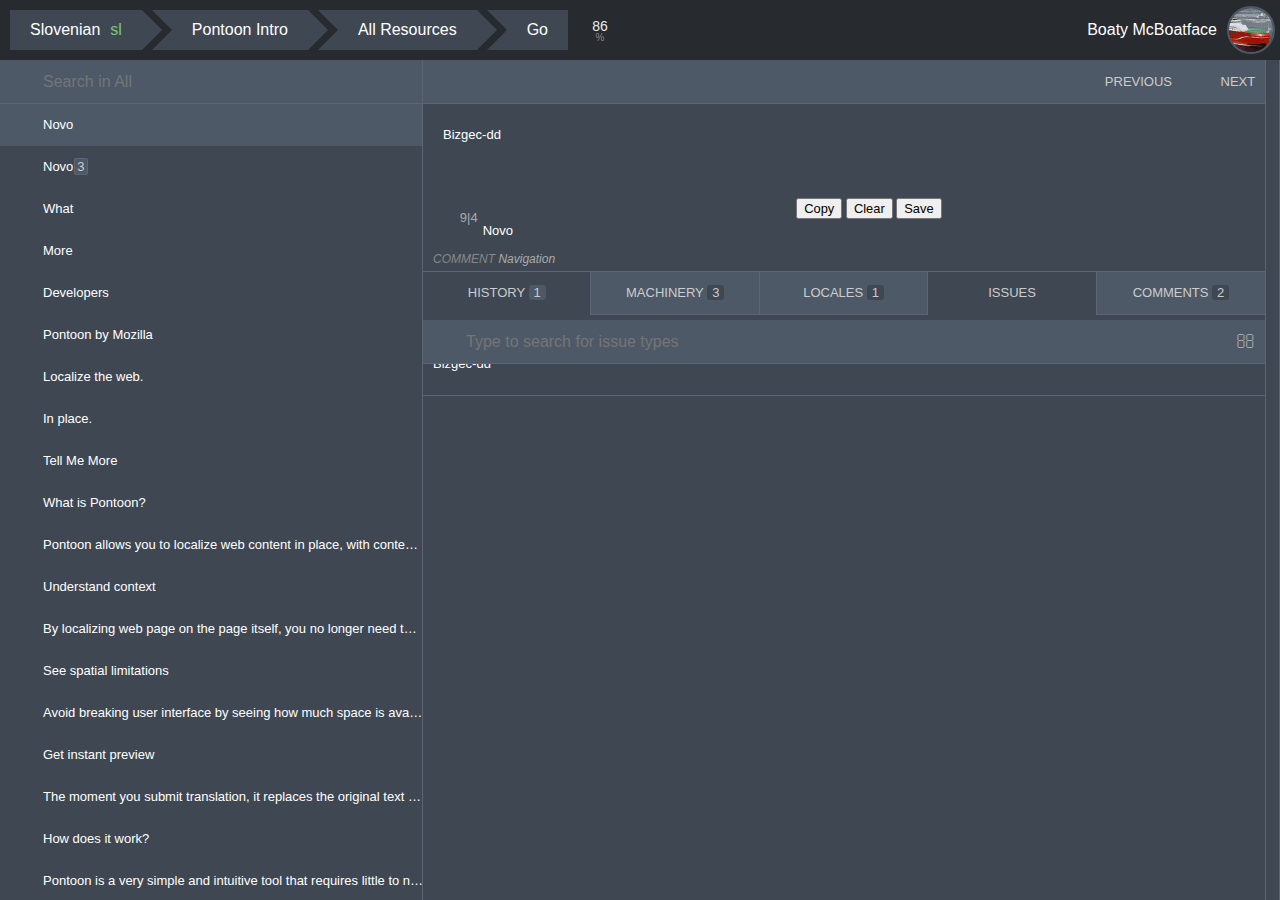
==== commit 8cb3d53f: "WIP for returning classic view back" ====
--- a/index.html
+++ b/index.html
@@ -1,3537 +1,3795 @@
 <!DOCTYPE html>
-<html dir="ltr" lang="en"><head>
-<meta http-equiv="content-type" content="text/html; charset=UTF-8">
-    <meta charset="utf-8">
-
-    <!-- Always force latest IE rendering engine (even in intranet) & Chrome Frame -->
-    <meta http-equiv="X-UA-Compatible" content="IE=edge,chrome=1">
-
-    <title>Pontoon</title>
-    <meta name="description" content="Live web localization tool">
-    <meta name="author" content="Mozilla">
-
-    <link rel="stylesheet" href="css/easy-autocomplete.min.css">
-	<link rel="stylesheet" href="css/easy-autocomplete.themes.min.css">
+<html dir="ltr" lang="en">
+<head>
+	<meta http-equiv="content-type" content="text/html; charset=UTF-8">
+	<meta charset="utf-8">
+
+	<!-- Always force latest IE rendering engine (even in intranet) & Chrome Frame -->
+	<meta http-equiv="X-UA-Compatible" content="IE=edge,chrome=1">
+
+	<title>Pontoon</title>
+	<meta name="description" content="Live web localization tool">
+	<meta name="author" content="Mozilla">
+
+
 	<link href="css/style.css" rel="stylesheet" type="text/css">
 	<link href="lib/font-awesome.css" rel="stylesheet" type="text/css">
-      
-  <link href="lib/jquery-ui.css" rel="stylesheet" type="text/css">
-<link href="lib/jquery-ui-timepicker-addon.css" rel="stylesheet" type="text/css">
-<link href="css/translate.css" rel="stylesheet" type="text/css">
-<link href="css/mqm.css" rel="stylesheet" type="text/css">
-
-
-    
-  </head>
-
-  <body class="translate">
-    
-<div id="browserid-info" style="display: none;" data-info="{&quot;loginUrl&quot;: &quot;/browserid/login/&quot;, &quot;requestArgs&quot;: {&quot;siteName&quot;: &quot;Pontoon&quot;}, &quot;logoutUrl&quot;: &quot;/browserid/logout/&quot;, &quot;csrfUrl&quot;: &quot;/browserid/csrf/&quot;}">
+
+	<link href="lib/jquery-ui.css" rel="stylesheet" type="text/css">
+	<link href="lib/jquery-ui-timepicker-addon.css" rel="stylesheet" type="text/css">
+	<link href="css/translate.css" rel="stylesheet" type="text/css">
+	<script src="js/translate.js"></script>
+	<script src="js/mqm.js"></script>
+	<script src="js/mqm_loader.js"></script>
+	<script src="js/comments.js"></script>
+
+
+</head>
+
+<body class="translate">
+<body onload="$('#translation').focus();">
+
+
+<div id="browserid-info" style="display: none;"
+	 data-info="{&quot;loginUrl&quot;: &quot;/browserid/login/&quot;, &quot;requestArgs&quot;: {&quot;siteName&quot;: &quot;Pontoon&quot;}, &quot;logoutUrl&quot;: &quot;/browserid/logout/&quot;, &quot;csrfUrl&quot;: &quot;/browserid/csrf/&quot;}">
 </div>
-    
+
 <!-- Server data -->
-<div id="server" class="hidden" data-site-url="http://localhost:8000" data-csrf="CIwHlM3sYsyYUpbat2RlZjU1AHpQy29W" data-id="4" data-username="dvgiVCmoeidF2xcqSnBHtpzLTFU" data-user-translated-locales="[&quot;a&quot;, &quot;af&quot;, &quot;sq&quot;, &quot;ar&quot;, &quot;an&quot;, &quot;hy-AM&quot;, &quot;as&quot;, &quot;ast&quot;, &quot;az&quot;, &quot;eu&quot;, &quot;be&quot;, &quot;bn-BD&quot;, &quot;bn-IN&quot;, &quot;bs&quot;, &quot;br&quot;, &quot;bg&quot;, &quot;my&quot;, &quot;ca&quot;, &quot;zh-CN&quot;, &quot;zh-TW&quot;, &quot;hr&quot;, &quot;cs&quot;, &quot;da&quot;, &quot;nl&quot;, &quot;en&quot;, &quot;en-GB&quot;, &quot;en-US&quot;, &quot;en-ZA&quot;, &quot;en-1&quot;, &quot;eo&quot;, &quot;et&quot;, &quot;fi&quot;, &quot;fr&quot;, &quot;fur&quot;, &quot;ff&quot;, &quot;gd&quot;, &quot;gl&quot;, &quot;ka&quot;, &quot;de&quot;, &quot;el&quot;, &quot;gn&quot;, &quot;gu-IN&quot;, &quot;ht&quot;, &quot;he&quot;, &quot;hi-IN&quot;, &quot;hu&quot;, &quot;is&quot;, &quot;ilo&quot;, &quot;id&quot;, &quot;ga-IE&quot;, &quot;it&quot;, &quot;ja&quot;, &quot;kn&quot;, &quot;csb&quot;, &quot;kk&quot;, &quot;km&quot;, &quot;ko&quot;, &quot;ku&quot;, &quot;lv&quot;, &quot;lij&quot;, &quot;lt&quot;, &quot;dsb&quot;, &quot;mk&quot;, &quot;mai&quot;, &quot;ms&quot;, &quot;ml&quot;, &quot;mr&quot;, &quot;mn&quot;, &quot;ne-NP&quot;, &quot;nso&quot;, &quot;nb-NO&quot;, &quot;nn-NO&quot;, &quot;oc&quot;, &quot;or&quot;, &quot;fa&quot;, &quot;pl&quot;, &quot;pt-BR&quot;, &quot;pt-PT&quot;, &quot;pa-IN&quot;, &quot;ro&quot;, &quot;rm&quot;, &quot;ru&quot;, &quot;sr&quot;, &quot;si&quot;, &quot;sk&quot;, &quot;sl&quot;, &quot;son&quot;, &quot;es&quot;, &quot;es-AR&quot;, &quot;es-CL&quot;, &quot;es-ES&quot;, &quot;es-MX&quot;, &quot;sw&quot;, &quot;sv-SE&quot;, &quot;tl&quot;, &quot;ta&quot;, &quot;ta-LK&quot;, &quot;te&quot;, &quot;th&quot;, &quot;tr&quot;, &quot;uk&quot;, &quot;hsb&quot;, &quot;ur&quot;, &quot;uz&quot;, &quot;vi&quot;, &quot;cy&quot;, &quot;fy-NL&quot;, &quot;wo&quot;, &quot;xh&quot;, &quot;zu&quot;]" data-manager="true" data-authors="[{&quot;display_name&quot;: &quot;Matja\u017e Horvat&quot;, &quot;gravatar_url&quot;: &quot;//www.gravatar.com/avatar/b7aed7b21e849ab3d67ffd811313a75b?s=44&quot;, &quot;id&quot;: 4, &quot;role&quot;: &quot;Admin&quot;, &quot;translation_count&quot;: 12, &quot;email&quot;: &quot;matjaz.horvat@gmail.com&quot;}]" data-counts-per-minute="[[1466664060000, 38], [1470042120000, 1], [1470073680000, 1], [1470074280000, 1], [1470075540000, 1], [1470121860000, 1], [1470121920000, 1], [1470121980000, 1], [1470132780000, 1], [1470132840000, 1], [1470676620000, 1], [1471457880000, 1]]" data-display-name="Matjaž Horvat" data-locales-order="[&quot;it&quot;, &quot;fr&quot;, &quot;de&quot;]">
+<div id="server" class="hidden" data-site-url="http://localhost:8000" data-csrf="CIwHlM3sYsyYUpbat2RlZjU1AHpQy29W"
+	 data-id="4" data-username="dvgiVCmoeidF2xcqSnBHtpzLTFU"
+	 data-user-translated-locales="[&quot;a&quot;, &quot;af&quot;, &quot;sq&quot;, &quot;ar&quot;, &quot;an&quot;, &quot;hy-AM&quot;, &quot;as&quot;, &quot;ast&quot;, &quot;az&quot;, &quot;eu&quot;, &quot;be&quot;, &quot;bn-BD&quot;, &quot;bn-IN&quot;, &quot;bs&quot;, &quot;br&quot;, &quot;bg&quot;, &quot;my&quot;, &quot;ca&quot;, &quot;zh-CN&quot;, &quot;zh-TW&quot;, &quot;hr&quot;, &quot;cs&quot;, &quot;da&quot;, &quot;nl&quot;, &quot;en&quot;, &quot;en-GB&quot;, &quot;en-US&quot;, &quot;en-ZA&quot;, &quot;en-1&quot;, &quot;eo&quot;, &quot;et&quot;, &quot;fi&quot;, &quot;fr&quot;, &quot;fur&quot;, &quot;ff&quot;, &quot;gd&quot;, &quot;gl&quot;, &quot;ka&quot;, &quot;de&quot;, &quot;el&quot;, &quot;gn&quot;, &quot;gu-IN&quot;, &quot;ht&quot;, &quot;he&quot;, &quot;hi-IN&quot;, &quot;hu&quot;, &quot;is&quot;, &quot;ilo&quot;, &quot;id&quot;, &quot;ga-IE&quot;, &quot;it&quot;, &quot;ja&quot;, &quot;kn&quot;, &quot;csb&quot;, &quot;kk&quot;, &quot;km&quot;, &quot;ko&quot;, &quot;ku&quot;, &quot;lv&quot;, &quot;lij&quot;, &quot;lt&quot;, &quot;dsb&quot;, &quot;mk&quot;, &quot;mai&quot;, &quot;ms&quot;, &quot;ml&quot;, &quot;mr&quot;, &quot;mn&quot;, &quot;ne-NP&quot;, &quot;nso&quot;, &quot;nb-NO&quot;, &quot;nn-NO&quot;, &quot;oc&quot;, &quot;or&quot;, &quot;fa&quot;, &quot;pl&quot;, &quot;pt-BR&quot;, &quot;pt-PT&quot;, &quot;pa-IN&quot;, &quot;ro&quot;, &quot;rm&quot;, &quot;ru&quot;, &quot;sr&quot;, &quot;si&quot;, &quot;sk&quot;, &quot;sl&quot;, &quot;son&quot;, &quot;es&quot;, &quot;es-AR&quot;, &quot;es-CL&quot;, &quot;es-ES&quot;, &quot;es-MX&quot;, &quot;sw&quot;, &quot;sv-SE&quot;, &quot;tl&quot;, &quot;ta&quot;, &quot;ta-LK&quot;, &quot;te&quot;, &quot;th&quot;, &quot;tr&quot;, &quot;uk&quot;, &quot;hsb&quot;, &quot;ur&quot;, &quot;uz&quot;, &quot;vi&quot;, &quot;cy&quot;, &quot;fy-NL&quot;, &quot;wo&quot;, &quot;xh&quot;, &quot;zu&quot;]"
+	 data-manager="true"
+	 data-authors="[{&quot;display_name&quot;: &quot;Matja\u017e Horvat&quot;, &quot;gravatar_url&quot;: &quot;&quot;, &quot;id&quot;: 4, &quot;role&quot;: &quot;Admin&quot;, &quot;translation_count&quot;: 12, &quot;email&quot;: &quot;matjaz.horvat@gmail.com&quot;}]"
+	 data-counts-per-minute="[[1466664060000, 38], [1470042120000, 1], [1470073680000, 1], [1470074280000, 1], [1470075540000, 1], [1470121860000, 1], [1470121920000, 1], [1470121980000, 1], [1470132780000, 1], [1470132840000, 1], [1470676620000, 1], [1471457880000, 1]]"
+	 data-display-name="Matjaž Horvat" data-locales-order="[&quot;it&quot;, &quot;fr&quot;, &quot;de&quot;]">
 </div>
 
 <!-- Main toolbar -->
 <header>
-  <div class="container clearfix">
-    
-
-
-<!-- Locale selector -->
-<div class="locale select">
-  
-  <div class="button breadcrumbs selector noselect">
-    <span class="language" data-code="sl">Slovenian</span><span class="code">sl</span>
-  </div>
-  
-  <div class="menu" style="display: none;">
-    <div class="search-wrapper clearfix">
-      <div class="icon fa fa-search"></div>
-      <input autocomplete="off" autofocus="" type="search">
-    </div>
-    
-    <ul>
-      
-        
-          
-        
-        <li class="clearfix">
-          <span class="language" data-cldr_plurals="[1]" data-code="a" data-plural_rule="" data-name="A" data-nplurals="1">
-            
-              A
-            
-          </span>
-
-          <span class="code">
-            
-              a
-            
-          </span>
-
-          
-        </li>
-      
-        
-          
-        
-        <li class="clearfix">
-          <span class="language" data-cldr_plurals="[1, 5]" data-code="af" data-plural_rule="(n != 1)" data-name="Afrikaans" data-nplurals="2">
-            
-              Afrikaans
-            
-          </span>
-
-          <span class="code">
-            
-              af
-            
-          </span>
-
-          
-        </li>
-      
-        
-          
-        
-        <li class="clearfix">
-          <span class="language" data-cldr_plurals="[1, 5]" data-code="sq" data-plural_rule="(n != 1)" data-name="Albanian" data-nplurals="2">
-            
-              Albanian
-            
-          </span>
-
-          <span class="code">
-            
-              sq
-            
-          </span>
-
-          
-        </li>
-      
-        
-          
-        
-        <li class="clearfix">
-          <span class="language" data-cldr_plurals="[0, 1, 2, 3, 4, 5]" data-code="ar" data-plural_rule="(n==0 ? 0 : n==1 ? 1 : n==2 ? 2 : n%100&gt;=3 &amp;&amp; n%100&lt;=10 ? 3 : n%100&gt;=11 ? 4 : 5)" data-name="Arabic" data-nplurals="6">
-            
-              Arabic
-            
-          </span>
-
-          <span class="code">
-            
-              ar
-            
-          </span>
-
-          
-        </li>
-      
-        
-          
-        
-        <li class="clearfix">
-          <span class="language" data-cldr_plurals="[1, 5]" data-code="an" data-plural_rule="(n != 1)" data-name="Aragonese" data-nplurals="2">
-            
-              Aragonese
-            
-          </span>
-
-          <span class="code">
-            
-              an
-            
-          </span>
-
-          
-        </li>
-      
-        
-          
-        
-        <li class="clearfix">
-          <span class="language" data-cldr_plurals="[1, 5]" data-code="hy-AM" data-plural_rule="(n != 1)" data-name="Armenian" data-nplurals="2">
-            
-              Armenian
-            
-          </span>
-
-          <span class="code">
-            
-              hy-AM
-            
-          </span>
-
-          
-        </li>
-      
-        
-          
-        
-        <li class="clearfix">
-          <span class="language" data-cldr_plurals="[1, 5]" data-code="as" data-plural_rule="(n != 1)" data-name="Assamese" data-nplurals="2">
-            
-              Assamese
-            
-          </span>
-
-          <span class="code">
-            
-              as
-            
-          </span>
-
-          
-        </li>
-      
-        
-          
-        
-        <li class="clearfix">
-          <span class="language" data-cldr_plurals="[1, 5]" data-code="ast" data-plural_rule="(n != 1)" data-name="Asturian" data-nplurals="2">
-            
-              Asturian
-            
-          </span>
-
-          <span class="code">
-            
-              ast
-            
-          </span>
-
-          
-        </li>
-      
-        
-          
-        
-        <li class="clearfix">
-          <span class="language" data-cldr_plurals="[1, 5]" data-code="az" data-plural_rule="(n != 1)" data-name="Azerbaijani" data-nplurals="2">
-            
-              Azerbaijani
-            
-          </span>
-
-          <span class="code">
-            
-              az
-            
-          </span>
-
-          
-        </li>
-      
-        
-          
-        
-        <li class="clearfix">
-          <span class="language" data-cldr_plurals="[1, 5]" data-code="eu" data-plural_rule="(n != 1)" data-name="Basque" data-nplurals="2">
-            
-              Basque
-            
-          </span>
-
-          <span class="code">
-            
-              eu
-            
-          </span>
-
-          
-        </li>
-      
-        
-          
-        
-        <li class="clearfix">
-          <span class="language" data-cldr_plurals="[1, 3, 5]" data-code="be" data-plural_rule="(n%10==1 &amp;&amp; n%100!=11 ? 0 : n%10&gt;=2 &amp;&amp; n%10&lt;=4 &amp;&amp; (n%100&lt;10 || n%100&gt;=20) ? 1 : 2)" data-name="Belarusian" data-nplurals="3">
-            
-              Belarusian
-            
-          </span>
-
-          <span class="code">
-            
-              be
-            
-          </span>
-
-          
-        </li>
-      
-        
-          
-        
-        <li class="clearfix">
-          <span class="language" data-cldr_plurals="[1, 5]" data-code="bn-BD" data-plural_rule="(n != 1)" data-name="Bengali" data-nplurals="2">
-            
-              Bengali
-            
-          </span>
-
-          <span class="code">
-            
-              bn-BD
-            
-          </span>
-
-          
-        </li>
-      
-        
-          
-        
-        <li class="clearfix">
-          <span class="language" data-cldr_plurals="[1, 5]" data-code="bn-IN" data-plural_rule="(n != 1)" data-name="Bengali" data-nplurals="2">
-            
-              Bengali
-            
-          </span>
-
-          <span class="code">
-            
-              bn-IN
-            
-          </span>
-
-          
-        </li>
-      
-        
-          
-        
-        <li class="clearfix">
-          <span class="language" data-cldr_plurals="[1, 3, 5]" data-code="bs" data-plural_rule="(n%10==1 &amp;&amp; n%100!=11 ? 0 : n%10&gt;=2 &amp;&amp; n%10&lt;=4 &amp;&amp; (n%100&lt;10 || n%100&gt;=20) ? 1 : 2)" data-name="Bosnian" data-nplurals="3">
-            
-              Bosnian
-            
-          </span>
-
-          <span class="code">
-            
-              bs
-            
-          </span>
-
-          
-        </li>
-      
-        
-          
-        
-        <li class="clearfix">
-          <span class="language" data-cldr_plurals="[1, 5]" data-code="br" data-plural_rule="(n &gt; 1)" data-name="Breton" data-nplurals="2">
-            
-              Breton
-            
-          </span>
-
-          <span class="code">
-            
-              br
-            
-          </span>
-
-          
-        </li>
-      
-        
-          
-        
-        <li class="clearfix">
-          <span class="language" data-cldr_plurals="[1, 5]" data-code="bg" data-plural_rule="(n != 1)" data-name="Bulgarian" data-nplurals="2">
-            
-              Bulgarian
-            
-          </span>
-
-          <span class="code">
-            
-              bg
-            
-          </span>
-
-          
-        </li>
-      
-        
-          
-        
-        <li class="clearfix">
-          <span class="language" data-cldr_plurals="[5]" data-code="my" data-plural_rule="0" data-name="Burmese" data-nplurals="1">
-            
-              Burmese
-            
-          </span>
-
-          <span class="code">
-            
-              my
-            
-          </span>
-
-          
-        </li>
-      
-        
-          
-        
-        <li class="clearfix">
-          <span class="language" data-cldr_plurals="[1, 5]" data-code="ca" data-plural_rule="(n != 1)" data-name="Catalan" data-nplurals="2">
-            
-              Catalan
-            
-          </span>
-
-          <span class="code">
-            
-              ca
-            
-          </span>
-
-          
-        </li>
-      
-        
-          
-        
-        <li class="clearfix">
-          <span class="language" data-cldr_plurals="[5]" data-code="zh-CN" data-plural_rule="0" data-name="Chinese" data-nplurals="1">
-            
-              Chinese
-            
-          </span>
-
-          <span class="code">
-            
-              zh-CN
-            
-          </span>
-
-          
-        </li>
-      
-        
-          
-        
-        <li class="clearfix">
-          <span class="language" data-cldr_plurals="[5]" data-code="zh-TW" data-plural_rule="0" data-name="Chinese" data-nplurals="1">
-            
-              Chinese
-            
-          </span>
-
-          <span class="code">
-            
-              zh-TW
-            
-          </span>
-
-          
-        </li>
-      
-        
-          
-        
-        <li class="clearfix">
-          <span class="language" data-cldr_plurals="[1, 3, 5]" data-code="hr" data-plural_rule="(n%10==1 &amp;&amp; n%100!=11 ? 0 : n%10&gt;=2 &amp;&amp; n%10&lt;=4 &amp;&amp; (n%100&lt;10 || n%100&gt;=20) ? 1 : 2)" data-name="Croatian" data-nplurals="3">
-            
-              Croatian
-            
-          </span>
-
-          <span class="code">
-            
-              hr
-            
-          </span>
-
-          
-        </li>
-      
-        
-          
-        
-        <li class="clearfix">
-          <span class="language" data-cldr_plurals="[1, 3, 5]" data-code="cs" data-plural_rule="(n==1) ? 0 : (n&gt;=2 &amp;&amp; n&lt;=4) ? 1 : 2" data-name="Czech" data-nplurals="3">
-            
-              Czech
-            
-          </span>
-
-          <span class="code">
-            
-              cs
-            
-          </span>
-
-          
-        </li>
-      
-        
-          
-        
-        <li class="clearfix">
-          <span class="language" data-cldr_plurals="[1, 5]" data-code="da" data-plural_rule="(n != 1)" data-name="Danish" data-nplurals="2">
-            
-              Danish
-            
-          </span>
-
-          <span class="code">
-            
-              da
-            
-          </span>
-
-          
-        </li>
-      
-        
-          
-        
-        <li class="clearfix">
-          <span class="language" data-cldr_plurals="[1, 5]" data-code="nl" data-plural_rule="(n != 1)" data-name="Dutch" data-nplurals="2">
-            
-              Dutch
-            
-          </span>
-
-          <span class="code">
-            
-              nl
-            
-          </span>
-
-          
-        </li>
-      
-        
-          
-        
-        <li class="clearfix">
-          <span class="language" data-cldr_plurals="[1, 5]" data-code="en-GB" data-plural_rule="(n != 1)" data-name="English" data-nplurals="2">
-            
-              English
-            
-          </span>
-
-          <span class="code">
-            
-              en-GB
-            
-          </span>
-
-          
-        </li>
-      
-        
-          
-        
-        <li class="clearfix">
-          <span class="language" data-cldr_plurals="[1, 5]" data-code="en-ZA" data-plural_rule="(n != 1)" data-name="English" data-nplurals="2">
-            
-              English
-            
-          </span>
-
-          <span class="code">
-            
-              en-ZA
-            
-          </span>
-
-          
-        </li>
-      
-        
-          
-        
-        <li class="clearfix">
-          <span class="language" data-cldr_plurals="[1]" data-code="en-1" data-plural_rule="" data-name="English #1" data-nplurals="1">
-            
-              English #1
-            
-          </span>
-
-          <span class="code">
-            
-              en-1
-            
-          </span>
-
-          
-        </li>
-      
-        
-          
-        
-        <li class="clearfix">
-          <span class="language" data-cldr_plurals="[1, 5]" data-code="eo" data-plural_rule="(n != 1)" data-name="Esperanto" data-nplurals="2">
-            
-              Esperanto
-            
-          </span>
-
-          <span class="code">
-            
-              eo
-            
-          </span>
-
-          
-        </li>
-      
-        
-          
-        
-        <li class="clearfix">
-          <span class="language" data-cldr_plurals="[1, 5]" data-code="et" data-plural_rule="(n != 1)" data-name="Estonian" data-nplurals="2">
-            
-              Estonian
-            
-          </span>
-
-          <span class="code">
-            
-              et
-            
-          </span>
-
-          
-        </li>
-      
-        
-          
-        
-        <li class="clearfix">
-          <span class="language" data-cldr_plurals="[1, 5]" data-code="fi" data-plural_rule="(n != 1)" data-name="Finnish" data-nplurals="2">
-            
-              Finnish
-            
-          </span>
-
-          <span class="code">
-            
-              fi
-            
-          </span>
-
-          
-        </li>
-      
-        
-          
-        
-        <li class="clearfix">
-          <span class="language" data-cldr_plurals="[1, 5]" data-code="fr" data-plural_rule="(n &gt; 1)" data-name="French" data-nplurals="2">
-            
-              French
-            
-          </span>
-
-          <span class="code">
-            
-              fr
-            
-          </span>
-
-          
-        </li>
-      
-        
-          
-        
-        <li class="clearfix">
-          <span class="language" data-cldr_plurals="[1, 5]" data-code="fur" data-plural_rule="(n != 1)" data-name="Friulian" data-nplurals="2">
-            
-              Friulian
-            
-          </span>
-
-          <span class="code">
-            
-              fur
-            
-          </span>
-
-          
-        </li>
-      
-        
-          
-        
-        <li class="clearfix">
-          <span class="language" data-cldr_plurals="[1, 5]" data-code="ff" data-plural_rule="(n != 1)" data-name="Fulah" data-nplurals="2">
-            
-              Fulah
-            
-          </span>
-
-          <span class="code">
-            
-              ff
-            
-          </span>
-
-          
-        </li>
-      
-        
-          
-        
-        <li class="clearfix">
-          <span class="language" data-cldr_plurals="[1, 2, 3, 5]" data-code="gd" data-plural_rule="(n==1 || n==11) ? 0 : (n==2 || n==12) ? 1 : (n &gt; 2 &amp;&amp; n &lt; 20) ? 2 : 3" data-name="Gaelic, Scottish" data-nplurals="4">
-            
-              Gaelic, Scottish
-            
-          </span>
-
-          <span class="code">
-            
-              gd
-            
-          </span>
-
-          
-        </li>
-      
-        
-          
-        
-        <li class="clearfix">
-          <span class="language" data-cldr_plurals="[1, 5]" data-code="gl" data-plural_rule="(n != 1)" data-name="Galician" data-nplurals="2">
-            
-              Galician
-            
-          </span>
-
-          <span class="code">
-            
-              gl
-            
-          </span>
-
-          
-        </li>
-      
-        
-          
-        
-        <li class="clearfix">
-          <span class="language" data-cldr_plurals="[5]" data-code="ka" data-plural_rule="0" data-name="Georgian" data-nplurals="1">
-            
-              Georgian
-            
-          </span>
-
-          <span class="code">
-            
-              ka
-            
-          </span>
-
-          
-        </li>
-      
-        
-          
-        
-        <li class="clearfix">
-          <span class="language" data-cldr_plurals="[1, 5]" data-code="de" data-plural_rule="(n != 1)" data-name="German" data-nplurals="2">
-            
-              German
-            
-          </span>
-
-          <span class="code">
-            
-              de
-            
-          </span>
-
-          
-        </li>
-      
-        
-          
-        
-        <li class="clearfix">
-          <span class="language" data-cldr_plurals="[1, 5]" data-code="el" data-plural_rule="(n != 1)" data-name="Greek" data-nplurals="2">
-            
-              Greek
-            
-          </span>
-
-          <span class="code">
-            
-              el
-            
-          </span>
-
-          
-        </li>
-      
-        
-          
-        
-        <li class="clearfix">
-          <span class="language" data-cldr_plurals="[1, 5]" data-code="gu-IN" data-plural_rule="(n != 1)" data-name="Gujarati" data-nplurals="2">
-            
-              Gujarati
-            
-          </span>
-
-          <span class="code">
-            
-              gu-IN
-            
-          </span>
-
-          
-        </li>
-      
-        
-          
-        
-        <li class="clearfix">
-          <span class="language" data-cldr_plurals="[1, 5]" data-code="ht" data-plural_rule="(n != 1)" data-name="Haitian" data-nplurals="2">
-            
-              Haitian
-            
-          </span>
-
-          <span class="code">
-            
-              ht
-            
-          </span>
-
-          
-        </li>
-      
-        
-          
-        
-        <li class="clearfix">
-          <span class="language" data-cldr_plurals="[1, 5]" data-code="he" data-plural_rule="(n != 1)" data-name="Hebrew" data-nplurals="2">
-            
-              Hebrew
-            
-          </span>
-
-          <span class="code">
-            
-              he
-            
-          </span>
-
-          
-        </li>
-      
-        
-          
-        
-        <li class="clearfix">
-          <span class="language" data-cldr_plurals="[1, 5]" data-code="hi-IN" data-plural_rule="(n != 1)" data-name="Hindi" data-nplurals="2">
-            
-              Hindi
-            
-          </span>
-
-          <span class="code">
-            
-              hi-IN
-            
-          </span>
-
-          
-        </li>
-      
-        
-          
-        
-        <li class="clearfix">
-          <span class="language" data-cldr_plurals="[1, 5]" data-code="hu" data-plural_rule="(n != 1)" data-name="Hungarian" data-nplurals="2">
-            
-              Hungarian
-            
-          </span>
-
-          <span class="code">
-            
-              hu
-            
-          </span>
-
-          
-        </li>
-      
-        
-          
-        
-        <li class="clearfix">
-          <span class="language" data-cldr_plurals="[1, 5]" data-code="is" data-plural_rule="(n%10!=1 || n%100==11)" data-name="Icelandic" data-nplurals="2">
-            
-              Icelandic
-            
-          </span>
-
-          <span class="code">
-            
-              is
-            
-          </span>
-
-          
-        </li>
-      
-        
-          
-        
-        <li class="clearfix">
-          <span class="language" data-cldr_plurals="[1, 5]" data-code="ilo" data-plural_rule="(n != 1)" data-name="Iloko" data-nplurals="2">
-            
-              Iloko
-            
-          </span>
-
-          <span class="code">
-            
-              ilo
-            
-          </span>
-
-          
-        </li>
-      
-        
-          
-        
-        <li class="clearfix">
-          <span class="language" data-cldr_plurals="[5]" data-code="id" data-plural_rule="0" data-name="Indonesian" data-nplurals="1">
-            
-              Indonesian
-            
-          </span>
-
-          <span class="code">
-            
-              id
-            
-          </span>
-
-          
-        </li>
-      
-        
-          
-        
-        <li class="clearfix">
-          <span class="language" data-cldr_plurals="[1, 2, 3, 4, 5]" data-code="ga-IE" data-plural_rule="n==1 ? 0 : n==2 ? 1 : n&lt;7 ? 2 : n&lt;11 ? 3 : 4" data-name="Irish" data-nplurals="5">
-            
-              Irish
-            
-          </span>
-
-          <span class="code">
-            
-              ga-IE
-            
-          </span>
-
-          
-        </li>
-      
-        
-          
-        
-        <li class="clearfix">
-          <span class="language" data-cldr_plurals="[1, 5]" data-code="it" data-plural_rule="(n != 1)" data-name="Italian" data-nplurals="2">
-            
-              Italian
-            
-          </span>
-
-          <span class="code">
-            
-              it
-            
-          </span>
-
-          
-        </li>
-      
-        
-          
-        
-        <li class="clearfix">
-          <span class="language" data-cldr_plurals="[5]" data-code="ja" data-plural_rule="0" data-name="Japanese" data-nplurals="1">
-            
-              Japanese
-            
-          </span>
-
-          <span class="code">
-            
-              ja
-            
-          </span>
-
-          
-        </li>
-      
-        
-          
-        
-        <li class="clearfix">
-          <span class="language" data-cldr_plurals="[1, 5]" data-code="kn" data-plural_rule="(n != 1)" data-name="Kannada" data-nplurals="2">
-            
-              Kannada
-            
-          </span>
-
-          <span class="code">
-            
-              kn
-            
-          </span>
-
-          
-        </li>
-      
-        
-          
-        
-        <li class="clearfix">
-          <span class="language" data-cldr_plurals="[1, 3, 5]" data-code="csb" data-plural_rule="(n==1 ? 0 : n%10&gt;=2 &amp;&amp; n%10&lt;=4 &amp;&amp; (n%100&lt;10 || n%100&gt;=20) ? 1 : 2)" data-name="Kashubian" data-nplurals="3">
-            
-              Kashubian
-            
-          </span>
-
-          <span class="code">
-            
-              csb
-            
-          </span>
-
-          
-        </li>
-      
-        
-          
-        
-        <li class="clearfix">
-          <span class="language" data-cldr_plurals="[5]" data-code="kk" data-plural_rule="0" data-name="Kazakh" data-nplurals="1">
-            
-              Kazakh
-            
-          </span>
-
-          <span class="code">
-            
-              kk
-            
-          </span>
-
-          
-        </li>
-      
-        
-          
-        
-        <li class="clearfix">
-          <span class="language" data-cldr_plurals="[5]" data-code="km" data-plural_rule="0" data-name="Khmer" data-nplurals="1">
-            
-              Khmer
-            
-          </span>
-
-          <span class="code">
-            
-              km
-            
-          </span>
-
-          
-        </li>
-      
-        
-          
-        
-        <li class="clearfix">
-          <span class="language" data-cldr_plurals="[5]" data-code="ko" data-plural_rule="0" data-name="Korean" data-nplurals="1">
-            
-              Korean
-            
-          </span>
-
-          <span class="code">
-            
-              ko
-            
-          </span>
-
-          
-        </li>
-      
-        
-          
-        
-        <li class="clearfix">
-          <span class="language" data-cldr_plurals="[1, 5]" data-code="ku" data-plural_rule="(n != 1)" data-name="Kurdish" data-nplurals="2">
-            
-              Kurdish
-            
-          </span>
-
-          <span class="code">
-            
-              ku
-            
-          </span>
-
-          
-        </li>
-      
-        
-          
-        
-        <li class="clearfix">
-          <span class="language" data-cldr_plurals="[0, 1, 5]" data-code="lv" data-plural_rule="(n%10==1 &amp;&amp; n%100!=11 ? 0 : n != 0 ? 1 : 2)" data-name="Latvian" data-nplurals="3">
-            
-              Latvian
-            
-          </span>
-
-          <span class="code">
-            
-              lv
-            
-          </span>
-
-          
-        </li>
-      
-        
-          
-        
-        <li class="clearfix">
-          <span class="language" data-cldr_plurals="[1, 5]" data-code="lij" data-plural_rule="(n != 1)" data-name="Ligurian" data-nplurals="2">
-            
-              Ligurian
-            
-          </span>
-
-          <span class="code">
-            
-              lij
-            
-          </span>
-
-          
-        </li>
-      
-        
-          
-        
-        <li class="clearfix">
-          <span class="language" data-cldr_plurals="[1, 3, 5]" data-code="lt" data-plural_rule="(n%10==1 &amp;&amp; n%100!=11 ? 0 : n%10&gt;=2 &amp;&amp; (n%100&lt;10 || n%100&gt;=20) ? 1 : 2)" data-name="Lithuanian" data-nplurals="3">
-            
-              Lithuanian
-            
-          </span>
-
-          <span class="code">
-            
-              lt
-            
-          </span>
-
-          
-        </li>
-      
-        
-          
-        
-        <li class="clearfix">
-          <span class="language" data-cldr_plurals="[1, 2, 3, 5]" data-code="dsb" data-plural_rule="(n%100==1 ? 0 : n%100==2 ? 1 : n%100==3 || n%100==4 ? 2 : 3)" data-name="Lower Sorbian" data-nplurals="4">
-            
-              Lower Sorbian
-            
-          </span>
-
-          <span class="code">
-            
-              dsb
-            
-          </span>
-
-          
-        </li>
-      
-        
-          
-        
-        <li class="clearfix">
-          <span class="language" data-cldr_plurals="[1, 5]" data-code="mk" data-plural_rule="(n==1 || n%10==1 ? 0 : 1)" data-name="Macedonian" data-nplurals="2">
-            
-              Macedonian
-            
-          </span>
-
-          <span class="code">
-            
-              mk
-            
-          </span>
-
-          
-        </li>
-      
-        
-          
-        
-        <li class="clearfix">
-          <span class="language" data-cldr_plurals="[1, 5]" data-code="mai" data-plural_rule="(n != 1)" data-name="Maithili" data-nplurals="2">
-            
-              Maithili
-            
-          </span>
-
-          <span class="code">
-            
-              mai
-            
-          </span>
-
-          
-        </li>
-      
-        
-          
-        
-        <li class="clearfix">
-          <span class="language" data-cldr_plurals="[5]" data-code="ms" data-plural_rule="0" data-name="Malay" data-nplurals="1">
-            
-              Malay
-            
-          </span>
-
-          <span class="code">
-            
-              ms
-            
-          </span>
-
-          
-        </li>
-      
-        
-          
-        
-        <li class="clearfix">
-          <span class="language" data-cldr_plurals="[1, 5]" data-code="ml" data-plural_rule="(n != 1)" data-name="Malayalam" data-nplurals="2">
-            
-              Malayalam
-            
-          </span>
-
-          <span class="code">
-            
-              ml
-            
-          </span>
-
-          
-        </li>
-      
-        
-          
-        
-        <li class="clearfix">
-          <span class="language" data-cldr_plurals="[1, 5]" data-code="mr" data-plural_rule="(n != 1)" data-name="Marathi" data-nplurals="2">
-            
-              Marathi
-            
-          </span>
-
-          <span class="code">
-            
-              mr
-            
-          </span>
-
-          
-        </li>
-      
-        
-          
-        
-        <li class="clearfix">
-          <span class="language" data-cldr_plurals="[1, 5]" data-code="mn" data-plural_rule="(n != 1)" data-name="Mongolian" data-nplurals="2">
-            
-              Mongolian
-            
-          </span>
-
-          <span class="code">
-            
-              mn
-            
-          </span>
-
-          
-        </li>
-      
-        
-          
-        
-        <li class="clearfix">
-          <span class="language" data-cldr_plurals="[1, 5]" data-code="ne-NP" data-plural_rule="(n != 1)" data-name="Nepali" data-nplurals="2">
-            
-              Nepali
-            
-          </span>
-
-          <span class="code">
-            
-              ne-NP
-            
-          </span>
-
-          
-        </li>
-      
-        
-          
-        
-        <li class="clearfix">
-          <span class="language" data-cldr_plurals="[1, 5]" data-code="nso" data-plural_rule="(n != 1)" data-name="Northern Sotho" data-nplurals="2">
-            
-              Northern Sotho
-            
-          </span>
-
-          <span class="code">
-            
-              nso
-            
-          </span>
-
-          
-        </li>
-      
-        
-          
-        
-        <li class="clearfix">
-          <span class="language" data-cldr_plurals="[1, 5]" data-code="nb-NO" data-plural_rule="(n != 1)" data-name="Norwegian Bokmål" data-nplurals="2">
-            
-              Norwegian Bokmål
-            
-          </span>
-
-          <span class="code">
-            
-              nb-NO
-            
-          </span>
-
-          
-        </li>
-      
-        
-          
-        
-        <li class="clearfix">
-          <span class="language" data-cldr_plurals="[1, 5]" data-code="nn-NO" data-plural_rule="(n != 1)" data-name="Norwegian Nynorsk" data-nplurals="2">
-            
-              Norwegian Nynorsk
-            
-          </span>
-
-          <span class="code">
-            
-              nn-NO
-            
-          </span>
-
-          
-        </li>
-      
-        
-          
-        
-        <li class="clearfix">
-          <span class="language" data-cldr_plurals="[1, 5]" data-code="oc" data-plural_rule="(n &gt; 1)" data-name="Occitan" data-nplurals="2">
-            
-              Occitan
-            
-          </span>
-
-          <span class="code">
-            
-              oc
-            
-          </span>
-
-          
-        </li>
-      
-        
-          
-        
-        <li class="clearfix">
-          <span class="language" data-cldr_plurals="[1, 5]" data-code="or" data-plural_rule="(n != 1)" data-name="Oriya" data-nplurals="2">
-            
-              Oriya
-            
-          </span>
-
-          <span class="code">
-            
-              or
-            
-          </span>
-
-          
-        </li>
-      
-        
-          
-        
-        <li class="clearfix">
-          <span class="language" data-cldr_plurals="[5]" data-code="fa" data-plural_rule="0" data-name="Persian" data-nplurals="1">
-            
-              Persian
-            
-          </span>
-
-          <span class="code">
-            
-              fa
-            
-          </span>
-
-          
-        </li>
-      
-        
-          
-        
-        <li class="clearfix">
-          <span class="language" data-cldr_plurals="[1, 3, 5]" data-code="pl" data-plural_rule="(n==1 ? 0 : n%10&gt;=2 &amp;&amp; n%10&lt;=4 &amp;&amp; (n%100&lt;10 || n%100&gt;=20) ? 1 : 2)" data-name="Polish" data-nplurals="3">
-            
-              Polish
-            
-          </span>
-
-          <span class="code">
-            
-              pl
-            
-          </span>
-
-          
-        </li>
-      
-        
-          
-        
-        <li class="clearfix">
-          <span class="language" data-cldr_plurals="[1, 5]" data-code="pt-BR" data-plural_rule="(n &gt; 1)" data-name="Portuguese" data-nplurals="2">
-            
-              Portuguese
-            
-          </span>
-
-          <span class="code">
-            
-              pt-BR
-            
-          </span>
-
-          
-        </li>
-      
-        
-          
-        
-        <li class="clearfix">
-          <span class="language" data-cldr_plurals="[1, 5]" data-code="pt-PT" data-plural_rule="(n != 1)" data-name="Portuguese" data-nplurals="2">
-            
-              Portuguese
-            
-          </span>
-
-          <span class="code">
-            
-              pt-PT
-            
-          </span>
-
-          
-        </li>
-      
-        
-          
-        
-        <li class="clearfix">
-          <span class="language" data-cldr_plurals="[1, 5]" data-code="pa-IN" data-plural_rule="(n != 1)" data-name="Punjabi" data-nplurals="2">
-            
-              Punjabi
-            
-          </span>
-
-          <span class="code">
-            
-              pa-IN
-            
-          </span>
-
-          
-        </li>
-      
-        
-          
-        
-        <li class="clearfix">
-          <span class="language" data-cldr_plurals="[1, 3, 5]" data-code="ro" data-plural_rule="(n==1 ? 0 : (n==0 || (n%100 &gt; 0 &amp;&amp; n%100 &lt; 20)) ? 1 : 2)" data-name="Romanian" data-nplurals="3">
-            
-              Romanian
-            
-          </span>
-
-          <span class="code">
-            
-              ro
-            
-          </span>
-
-          
-        </li>
-      
-        
-          
-        
-        <li class="clearfix">
-          <span class="language" data-cldr_plurals="[1, 5]" data-code="rm" data-plural_rule="(n != 1)" data-name="Romansh" data-nplurals="2">
-            
-              Romansh
-            
-          </span>
-
-          <span class="code">
-            
-              rm
-            
-          </span>
-
-          
-        </li>
-      
-        
-          
-        
-        <li class="clearfix">
-          <span class="language" data-cldr_plurals="[1, 3, 5]" data-code="ru" data-plural_rule="(n%10==1 &amp;&amp; n%100!=11 ? 0 : n%10&gt;=2 &amp;&amp; n%10&lt;=4 &amp;&amp; (n%100&lt;10 || n%100&gt;=20) ? 1 : 2)" data-name="Russian" data-nplurals="3">
-            
-              Russian
-            
-          </span>
-
-          <span class="code">
-            
-              ru
-            
-          </span>
-
-          
-        </li>
-      
-        
-          
-        
-        <li class="clearfix">
-          <span class="language" data-cldr_plurals="[1, 3, 5]" data-code="sr" data-plural_rule="(n%10==1 &amp;&amp; n%100!=11 ? 0 : n%10&gt;=2 &amp;&amp; n%10&lt;=4 &amp;&amp; (n%100&lt;10 || n%100&gt;=20) ? 1 : 2)" data-name="Serbian" data-nplurals="3">
-            
-              Serbian
-            
-          </span>
-
-          <span class="code">
-            
-              sr
-            
-          </span>
-
-          
-        </li>
-      
-        
-          
-        
-        <li class="clearfix">
-          <span class="language" data-cldr_plurals="[1, 5]" data-code="si" data-plural_rule="(n != 1)" data-name="Sinhala" data-nplurals="2">
-            
-              Sinhala
-            
-          </span>
-
-          <span class="code">
-            
-              si
-            
-          </span>
-
-          
-        </li>
-      
-        
-          
-        
-        <li class="clearfix">
-          <span class="language" data-cldr_plurals="[1, 3, 5]" data-code="sk" data-plural_rule="(n==1) ? 0 : (n&gt;=2 &amp;&amp; n&lt;=4) ? 1 : 2" data-name="Slovak" data-nplurals="3">
-            
-              Slovak
-            
-          </span>
-
-          <span class="code">
-            
-              sk
-            
-          </span>
-
-          
-        </li>
-      
-        
-          
-        
-        <li class="clearfix current">
-          <span class="language" data-cldr_plurals="[1, 2, 3, 5]" data-code="sl" data-plural_rule="(n%100==1 ? 0 : n%100==2 ? 1 : n%100==3 || n%100==4 ? 2 : 3)" data-name="Slovenian" data-nplurals="4" data-projects="[&quot;amo&quot;, &quot;fake-aurora&quot;, &quot;mad&quot;, &quot;firefox-for-ios&quot;, &quot;firefox-hello&quot;, &quot;sumo&quot;, &quot;mozillaorg&quot;, &quot;pocket&quot;, &quot;fundraising&quot;, &quot;l20n-demo&quot;, &quot;the-mozilla-learning-network&quot;, &quot;sys-addon&quot;, &quot;mad2&quot;, &quot;mdn&quot;, &quot;out-of-date-addon&quot;, &quot;mo&quot;, &quot;mad3&quot;, &quot;thimble&quot;, &quot;fihe&quot;, &quot;mozilla-advocacy&quot;, &quot;pontoon-intro&quot;, &quot;fejk-aurora&quot;, &quot;fak-aurora-2&quot;, &quot;firefox-aurora-1&quot;, &quot;firefox-aurora-2&quot;, &quot;firefox-hel&quot;, &quot;test-amo&quot;, &quot;test-pilot&quot;, &quot;fak-aurora-3&quot;, &quot;fak-aurora-4&quot;]">
-            
-              Slovenian
-            
-          </span>
-
-          <span class="code">
-            
-              sl
-            
-          </span>
-
-          
-        </li>
-      
-        
-          
-        
-        <li class="clearfix">
-          <span class="language" data-cldr_plurals="[1, 5]" data-code="son" data-plural_rule="(n != 1)" data-name="Songhay" data-nplurals="2">
-            
-              Songhay
-            
-          </span>
-
-          <span class="code">
-            
-              son
-            
-          </span>
-
-          
-        </li>
-      
-        
-          
-        
-        <li class="clearfix">
-          <span class="language" data-cldr_plurals="[1, 5]" data-code="es" data-plural_rule="(n != 1)" data-name="Spanish" data-nplurals="2">
-            
-              Spanish
-            
-          </span>
-
-          <span class="code">
-            
-              es
-            
-          </span>
-
-          
-        </li>
-      
-        
-          
-        
-        <li class="clearfix">
-          <span class="language" data-cldr_plurals="[1, 5]" data-code="es-AR" data-plural_rule="(n != 1)" data-name="Spanish" data-nplurals="2">
-            
-              Spanish
-            
-          </span>
-
-          <span class="code">
-            
-              es-AR
-            
-          </span>
-
-          
-        </li>
-      
-        
-          
-        
-        <li class="clearfix">
-          <span class="language" data-cldr_plurals="[1, 5]" data-code="es-CL" data-plural_rule="(n != 1)" data-name="Spanish" data-nplurals="2">
-            
-              Spanish
-            
-          </span>
-
-          <span class="code">
-            
-              es-CL
-            
-          </span>
-
-          
-        </li>
-      
-        
-          
-        
-        <li class="clearfix">
-          <span class="language" data-cldr_plurals="[1, 5]" data-code="es-ES" data-plural_rule="(n != 1)" data-name="Spanish" data-nplurals="2">
-            
-              Spanish
-            
-          </span>
-
-          <span class="code">
-            
-              es-ES
-            
-          </span>
-
-          
-        </li>
-      
-        
-          
-        
-        <li class="clearfix">
-          <span class="language" data-cldr_plurals="[1, 5]" data-code="es-MX" data-plural_rule="(n != 1)" data-name="Spanish" data-nplurals="2">
-            
-              Spanish
-            
-          </span>
-
-          <span class="code">
-            
-              es-MX
-            
-          </span>
-
-          
-        </li>
-      
-        
-          
-        
-        <li class="clearfix">
-          <span class="language" data-cldr_plurals="[1, 5]" data-code="sw" data-plural_rule="(n != 1)" data-name="Swahili" data-nplurals="2">
-            
-              Swahili
-            
-          </span>
-
-          <span class="code">
-            
-              sw
-            
-          </span>
-
-          
-        </li>
-      
-        
-          
-        
-        <li class="clearfix">
-          <span class="language" data-cldr_plurals="[1, 5]" data-code="sv-SE" data-plural_rule="(n != 1)" data-name="Swedish" data-nplurals="2">
-            
-              Swedish
-            
-          </span>
-
-          <span class="code">
-            
-              sv-SE
-            
-          </span>
-
-          
-        </li>
-      
-        
-          
-        
-        <li class="clearfix">
-          <span class="language" data-cldr_plurals="[1, 5]" data-code="tl" data-plural_rule="(n &gt; 3) &amp;&amp; (n%10 == 4 || n%10 == 6 || n%10 == 9)" data-name="Tagalog" data-nplurals="2">
-            
-              Tagalog
-            
-          </span>
-
-          <span class="code">
-            
-              tl
-            
-          </span>
-
-          
-        </li>
-      
-        
-          
-        
-        <li class="clearfix">
-          <span class="language" data-cldr_plurals="[1, 5]" data-code="ta" data-plural_rule="(n != 1)" data-name="Tamil" data-nplurals="2">
-            
-              Tamil
-            
-          </span>
-
-          <span class="code">
-            
-              ta
-            
-          </span>
-
-          
-        </li>
-      
-        
-          
-        
-        <li class="clearfix">
-          <span class="language" data-cldr_plurals="[1, 5]" data-code="ta-LK" data-plural_rule="(n != 1)" data-name="Tamil" data-nplurals="2">
-            
-              Tamil
-            
-          </span>
-
-          <span class="code">
-            
-              ta-LK
-            
-          </span>
-
-          
-        </li>
-      
-        
-          
-        
-        <li class="clearfix">
-          <span class="language" data-cldr_plurals="[1, 5]" data-code="te" data-plural_rule="(n != 1)" data-name="Telugu" data-nplurals="2">
-            
-              Telugu
-            
-          </span>
-
-          <span class="code">
-            
-              te
-            
-          </span>
-
-          
-        </li>
-      
-        
-          
-        
-        <li class="clearfix">
-          <span class="language" data-cldr_plurals="[5]" data-code="th" data-plural_rule="0" data-name="Thai" data-nplurals="1">
-            
-              Thai
-            
-          </span>
-
-          <span class="code">
-            
-              th
-            
-          </span>
-
-          
-        </li>
-      
-        
-          
-        
-        <li class="clearfix">
-          <span class="language" data-cldr_plurals="[1, 5]" data-code="tr" data-plural_rule="(n &gt; 1)" data-name="Turkish" data-nplurals="2">
-            
-              Turkish
-            
-          </span>
-
-          <span class="code">
-            
-              tr
-            
-          </span>
-
-          
-        </li>
-      
-        
-          
-        
-        <li class="clearfix">
-          <span class="language" data-cldr_plurals="[1, 3, 5]" data-code="uk" data-plural_rule="(n%10==1 &amp;&amp; n%100!=11 ? 0 : n%10&gt;=2 &amp;&amp; n%10&lt;=4 &amp;&amp; (n%100&lt;10 || n%100&gt;=20) ? 1 : 2)" data-name="Ukrainian" data-nplurals="3">
-            
-              Ukrainian
-            
-          </span>
-
-          <span class="code">
-            
-              uk
-            
-          </span>
-
-          
-        </li>
-      
-        
-          
-        
-        <li class="clearfix">
-          <span class="language" data-cldr_plurals="[1, 2, 3, 5]" data-code="hsb" data-plural_rule="(n%100==1 ? 0 : n%100==2 ? 1 : n%100==3 || n%100==4 ? 2 : 3)" data-name="Upper Sorbian" data-nplurals="4">
-            
-              Upper Sorbian
-            
-          </span>
-
-          <span class="code">
-            
-              hsb
-            
-          </span>
-
-          
-        </li>
-      
-        
-          
-        
-        <li class="clearfix">
-          <span class="language" data-cldr_plurals="[1, 5]" data-code="ur" data-plural_rule="(n != 1)" data-name="Urdu" data-nplurals="2">
-            
-              Urdu
-            
-          </span>
-
-          <span class="code">
-            
-              ur
-            
-          </span>
-
-          
-        </li>
-      
-        
-          
-        
-        <li class="clearfix">
-          <span class="language" data-cldr_plurals="[1, 5]" data-code="uz" data-plural_rule="(n &gt; 1)" data-name="Uzbek" data-nplurals="2">
-            
-              Uzbek
-            
-          </span>
-
-          <span class="code">
-            
-              uz
-            
-          </span>
-
-          
-        </li>
-      
-        
-          
-        
-        <li class="clearfix">
-          <span class="language" data-cldr_plurals="[5]" data-code="vi" data-plural_rule="0" data-name="Vietnamese" data-nplurals="1">
-            
-              Vietnamese
-            
-          </span>
-
-          <span class="code">
-            
-              vi
-            
-          </span>
-
-          
-        </li>
-      
-        
-          
-        
-        <li class="clearfix">
-          <span class="language" data-cldr_plurals="[1, 2, 3, 5]" data-code="cy" data-plural_rule="(n==1) ? 0 : (n==2) ? 1 : (n != 8 &amp;&amp; n != 11) ? 2 : 3" data-name="Welsh" data-nplurals="4">
-            
-              Welsh
-            
-          </span>
-
-          <span class="code">
-            
-              cy
-            
-          </span>
-
-          
-        </li>
-      
-        
-          
-        
-        <li class="clearfix">
-          <span class="language" data-cldr_plurals="[1, 5]" data-code="fy-NL" data-plural_rule="(n != 1)" data-name="Western Frisian" data-nplurals="2">
-            
-              Western Frisian
-            
-          </span>
-
-          <span class="code">
-            
-              fy-NL
-            
-          </span>
-
-          
-        </li>
-      
-        
-          
-        
-        <li class="clearfix">
-          <span class="language" data-cldr_plurals="[1, 5]" data-code="wo" data-plural_rule="(n != 1)" data-name="Wolof" data-nplurals="2">
-            
-              Wolof
-            
-          </span>
-
-          <span class="code">
-            
-              wo
-            
-          </span>
-
-          
-        </li>
-      
-        
-          
-        
-        <li class="clearfix">
-          <span class="language" data-cldr_plurals="[1, 5]" data-code="xh" data-plural_rule="(n != 1)" data-name="Xhosa" data-nplurals="2">
-            
-              Xhosa
-            
-          </span>
-
-          <span class="code">
-            
-              xh
-            
-          </span>
-
-          
-        </li>
-      
-        
-          
-        
-        <li class="clearfix">
-          <span class="language" data-cldr_plurals="[1, 5]" data-code="zu" data-plural_rule="(n != 1)" data-name="Zulu" data-nplurals="2">
-            
-              Zulu
-            
-          </span>
-
-          <span class="code">
-            
-              zu
-            
-          </span>
-
-          
-        </li>
-      
-      <li class="no-match">No results</li>
-    </ul>
-
-    
-    <div class="static-links">
-      <a href="http://localhost:8000/teams/">
-        <div class="all-teams">
-          <span class="title">All Teams</span>
-        </div>
-      </a>
-      <a href="http://localhost:8000/sl">
-        <div class="current-team">
-          <span class="title">Current Team</span>
-        </div>
-      </a>
-    </div>
-    
-  </div>
-</div>
-
-    
-
-
-<!-- Project selector -->
-<div class="project select">
-  
-  <div class="button breadcrumbs selector">
-    <span class="title noselect" data-slug="pontoon-intro">Pontoon Intro</span>
-  </div>
-  
-  <div class="menu" style="display: none;">
-    <div class="search-wrapper clearfix">
-      
-      <a class="new" title="Request new projects" href="#new">
-        <span class="fa fa-plus-square"></span>
-      </a>
-      
-      <div class="icon fa fa-search"></div>
-      <input autocomplete="off" autofocus="" type="search">
-    </div>
-    
-    <ul>
-      
-        
-          
-        
-
-        
-
-        <li class="clearfix limited">
-          <span class="name" data-info="" data-name="AMO" data-links="" data-url="" data-width="" data-pk="5" data-slug="amo">
-            
-              AMO
-            
-          </span>
-
-          
-            <span class="check fa fa-fw"></span>
-          
-
-          
-        </li>
-      
-        
-          
-        
-
-        
-
-        <li class="clearfix limited">
-          <span class="name" data-info="" data-name="Fak Aurora 2" data-links="" data-url="" data-width="" data-pk="154" data-slug="fak-aurora-2">
-            
-              Fak Aurora 2
-            
-          </span>
-
-          
-            <span class="check fa fa-fw"></span>
-          
-
-          
-        </li>
-      
-        
-          
-        
-
-        
-
-        <li class="clearfix limited">
-          <span class="name" data-info="" data-name="Fak Aurora 3" data-links="" data-url="" data-width="" data-pk="155" data-slug="fak-aurora-3">
-            
-              Fak Aurora 3
-            
-          </span>
-
-          
-            <span class="check fa fa-fw"></span>
-          
-
-          
-        </li>
-      
-        
-          
-        
-
-        
-
-        <li class="clearfix limited">
-          <span class="name" data-info="" data-name="Fak Aurora 4" data-links="" data-url="" data-width="" data-pk="156" data-slug="fak-aurora-4">
-            
-              Fak Aurora 4
-            
-          </span>
-
-          
-            <span class="check fa fa-fw"></span>
-          
-
-          
-        </li>
-      
-        
-          
-        
-
-        
-
-        <li class="clearfix limited">
-          <span class="name" data-info="" data-name="Fake Aurora" data-links="" data-url="" data-width="" data-pk="141" data-slug="fake-aurora">
-            
-              Fake Aurora
-            
-          </span>
-
-          
-            <span class="check fa fa-fw"></span>
-          
-
-          
-        </li>
-      
-        
-          
-        
-
-        
-
-        <li class="clearfix limited">
-          <span class="name" data-info="" data-name="Fejk Aurora" data-links="" data-url="" data-width="" data-pk="152" data-slug="fejk-aurora">
-            
-              Fejk Aurora
-            
-          </span>
-
-          
-            <span class="check fa fa-fw"></span>
-          
-
-          
-        </li>
-      
-        
-          
-        
-
-        
-
-        <li class="clearfix limited">
-          <span class="name" data-info="" data-name="FiHe" data-links="" data-url="" data-width="" data-pk="139" data-slug="fihe">
-            
-              FiHe
-            
-          </span>
-
-          
-            <span class="check fa fa-fw"></span>
-          
-
-          
-        </li>
-      
-        
-          
-        
-
-        
-
-        <li class="clearfix">
-          <span class="name" data-info="" data-name="Firefox Aurora" data-links="" data-url="" data-width="" data-pk="31" data-slug="firefox-aurora">
-            
-              Firefox Aurora
-            
-          </span>
-
-          
-            <span class="check fa fa-fw"></span>
-          
-
-          
-        </li>
-      
-        
-          
-        
-
-        
-
-        <li class="clearfix limited">
-          <span class="name" data-info="" data-name="Firefox Aurora 1" data-links="" data-url="" data-width="" data-pk="145" data-slug="firefox-aurora-1">
-            
-              Firefox Aurora 1
-            
-          </span>
-
-          
-            <span class="check fa fa-fw"></span>
-          
-
-          
-        </li>
-      
-        
-          
-        
-
-        
-
-        <li class="clearfix limited">
-          <span class="name" data-info="" data-name="Firefox Aurora 2" data-links="" data-url="" data-width="" data-pk="144" data-slug="firefox-aurora-2">
-            
-              Firefox Aurora 2
-            
-          </span>
-
-          
-            <span class="check fa fa-fw"></span>
-          
-
-          
-        </li>
-      
-        
-          
-        
-
-        
-
-        <li class="clearfix limited">
-          <span class="name" data-info="" data-name="Firefox Hel" data-links="" data-url="" data-width="" data-pk="138" data-slug="firefox-hel">
-            
-              Firefox Hel
-            
-          </span>
-
-          
-            <span class="check fa fa-fw"></span>
-          
-
-          
-        </li>
-      
-        
-          
-        
-
-        
-
-        <li class="clearfix limited">
-          <span class="name" data-info="" data-name="Firefox Hello" data-links="" data-url="" data-width="" data-pk="2" data-slug="firefox-hello">
-            
-              Firefox Hello
-            
-          </span>
-
-          
-            <span class="check fa fa-fw"></span>
-          
-
-          
-        </li>
-      
-        
-          
-        
-
-        
-
-        <li class="clearfix limited">
-          <span class="name" data-info="" data-name="Firefox Out-of-date Add-on" data-links="" data-url="" data-width="" data-pk="132" data-slug="out-of-date-addon">
-            
-              Firefox Out-of-date Add-on
-            
-          </span>
-
-          
-            <span class="check fa fa-fw"></span>
-          
-
-          
-        </li>
-      
-        
-          
-        
-
-        
-
-        <li class="clearfix limited">
-          <span class="name" data-info="" data-name="Firefox for iOS" data-links="" data-url="" data-width="" data-pk="6" data-slug="firefox-for-ios">
-            
-              Firefox for iOS
-            
-          </span>
-
-          
-            <span class="check fa fa-fw"></span>
-          
-
-          
-        </li>
-      
-        
-          
-        
-
-        
-
-        <li class="clearfix limited">
-          <span class="name" data-info="" data-name="Fundraising" data-links="" data-url="https://donate.mofostaging.net/en-US/" data-width="" data-pk="72" data-slug="fundraising">
-            
-              Fundraising
-            
-          </span>
-
-          
-            <span class="check fa fa-fw"></span>
-          
-
-          
-        </li>
-      
-        
-          
-        
-
-        
-
-        <li class="clearfix">
-          <span class="name" data-info="" data-name="Internet Health Report" data-links="" data-url="" data-width="" data-pk="147" data-slug="internet-health-report">
-            
-              Internet Health Report
-            
-          </span>
-
-          
-            <span class="check fa fa-fw"></span>
-          
-
-          
-        </li>
-      
-        
-          
-        
-
-        
-
-        <li class="clearfix limited">
-          <span class="name" data-info="" data-name="L20n Demo" data-links="" data-url="" data-width="" data-pk="133" data-slug="l20n-demo">
-            
-              L20n Demo
-            
-          </span>
-
-          
-            <span class="check fa fa-fw"></span>
-          
-
-          
-        </li>
-      
-        
-          
-        
-
-        
-
-        <li class="clearfix limited">
-          <span class="name" data-info="" data-name="MDN" data-links="" data-url="" data-width="" data-pk="49" data-slug="mdn">
-            
-              MDN
-            
-          </span>
-
-          
-            <span class="check fa fa-fw"></span>
-          
-
-          
-        </li>
-      
-        
-          
-        
-
-        
-
-        <li class="clearfix limited">
-          <span class="name" data-info="" data-name="MO" data-links="" data-url="" data-width="" data-pk="157" data-slug="mo">
-            
-              MO
-            
-          </span>
-
-          
-            <span class="check fa fa-fw"></span>
-          
-
-          
-        </li>
-      
-        
-          
-        
-
-        
-
-        <li class="clearfix limited">
-          <span class="name" data-info="" data-name="Mad" data-links="" data-url="" data-width="" data-pk="135" data-slug="mad">
-            
-              Mad
-            
-          </span>
-
-          
-            <span class="check fa fa-fw"></span>
-          
-
-          
-        </li>
-      
-        
-          
-        
-
-        
-
-        <li class="clearfix limited">
-          <span class="name" data-info="" data-name="Mad2" data-links="" data-url="" data-width="" data-pk="136" data-slug="mad2">
-            
-              Mad2
-            
-          </span>
-
-          
-            <span class="check fa fa-fw"></span>
-          
-
-          
-        </li>
-      
-        
-          
-        
-
-        
-
-        <li class="clearfix limited">
-          <span class="name" data-info="" data-name="Mad3" data-links="" data-url="" data-width="" data-pk="137" data-slug="mad3">
-            
-              Mad3
-            
-          </span>
-
-          
-            <span class="check fa fa-fw"></span>
-          
-
-          
-        </li>
-      
-        
-          
-        
-
-        
-
-        <li class="clearfix limited">
-          <span class="name" data-info="" data-name="Mozilla Advocacy" data-links="" data-url="https://advocacy-mozilla-org-staging.herokuapp.com/en-US/" data-width="" data-pk="124" data-slug="mozilla-advocacy">
-            
-              Mozilla Advocacy
-            
-          </span>
-
-          
-            <span class="check fa fa-fw"></span>
-          
-
-          
-        </li>
-      
-        
-          
-        
-
-        
-
-        <li class="clearfix limited">
-          <span class="name" data-info="" data-name="Mozilla Learning Network" data-links="" data-url="" data-width="" data-pk="140" data-slug="the-mozilla-learning-network">
-            
-              Mozilla Learning Network
-            
-          </span>
-
-          
-            <span class="check fa fa-fw"></span>
-          
-
-          
-        </li>
-      
-        
-          
-        
-
-        
-
-        <li class="clearfix limited">
-          <span class="name" data-info="" data-name="Mozilla.org" data-links="" data-url="" data-width="" data-pk="24" data-slug="mozillaorg">
-            
-              Mozilla.org
-            
-          </span>
-
-          
-            <span class="check fa fa-fw"></span>
-          
-
-          
-        </li>
-      
-        
-          
-        
-
-        
-
-        <li class="clearfix limited">
-          <span class="name" data-info="" data-name="Pocket" data-links="" data-url="" data-width="" data-pk="148" data-slug="pocket">
-            
-              Pocket
-            
-          </span>
-
-          
-            <span class="check fa fa-fw"></span>
-          
-
-          
-        </li>
-      
-        
-          
-        
-
-        
-
-        <li class="clearfix limited current" style="display: list-item;">
-          <span class="name" data-info="This is a demo website, used for demonstration purposes only. You can translate on the website itself by double clicking on page elements. Access to advanced features like translation memory and machine translation is available by clicking on the menu icon in the top-left corner." data-name="Pontoon Intro" data-links="" data-url="http://localhost:8000/intro/" data-width="" data-pk="1" data-slug="pontoon-intro" data-parts="{&quot;sl&quot;: [{&quot;fuzzy_strings&quot;: 0, &quot;title&quot;: &quot;messages.properties&quot;, &quot;resource__total_strings&quot;: 50, &quot;approved_strings&quot;: 43, &quot;resource__path&quot;: &quot;messages.properties&quot;, &quot;url&quot;: &quot;http://localhost:8000/intro/&quot;, &quot;translated_strings&quot;: 1}, {&quot;fuzzy_strings&quot;: 0, &quot;title&quot;: &quot;all-resources&quot;, &quot;resource__total_strings&quot;: 50, &quot;approved_strings&quot;: 43, &quot;resource__path&quot;: [&quot;messages.properties&quot;], &quot;translated_strings&quot;: 1}]}">
-            
-              Pontoon Intro
-            
-          </span>
-
-          
-            <span class="check fa fa-fw"></span>
-          
-
-          
-        </li>
-      
-        
-          
-        
-
-        
-
-        <li class="clearfix limited">
-          <span class="name" data-info="" data-name="SUMO" data-links="" data-url="" data-width="" data-pk="39" data-slug="sumo">
-            
-              SUMO
-            
-          </span>
-
-          
-            <span class="check fa fa-fw"></span>
-          
-
-          
-        </li>
-      
-        
-          
-        
-
-        
-
-        <li class="clearfix limited">
-          <span class="name" data-info="" data-name="Sys Addon" data-links="" data-url="" data-width="" data-pk="131" data-slug="sys-addon">
-            
-              Sys Addon
-            
-          </span>
-
-          
-            <span class="check fa fa-fw"></span>
-          
-
-          
-        </li>
-      
-        
-          
-        
-
-        
-
-        <li class="clearfix limited">
-          <span class="name" data-info="" data-name="Test AMO" data-links="" data-url="" data-width="" data-pk="151" data-slug="test-amo">
-            
-              Test AMO
-            
-          </span>
-
-          
-            <span class="check fa fa-fw"></span>
-          
-
-          
-        </li>
-      
-        
-          
-        
-
-        
-
-        <li class="clearfix limited">
-          <span class="name" data-info="" data-name="Test Pilot" data-links="" data-url="http://testpilot.dev.mozaws.net/" data-width="" data-pk="134" data-slug="test-pilot">
-            
-              Test Pilot
-            
-          </span>
-
-          
-            <span class="check fa fa-fw"></span>
-          
-
-          
-        </li>
-      
-        
-          
-        
-
-        
-
-        <li class="clearfix limited">
-          <span class="name" data-info="" data-name="Thimble" data-links="" data-url="" data-width="" data-pk="70" data-slug="thimble">
-            
-              Thimble
-            
-          </span>
-
-          
-            <span class="check fa fa-fw"></span>
-          
-
-          
-        </li>
-      
-      <li class="no-match">No results</li>
-    </ul>
-
-    
-    <div class="static-links">
-      <a href="http://localhost:8000/projects/">
-        <div class="all-projects">
-          <span class="title">All Projects</span>
-        </div>
-      </a>
-      
-      <a href="http://localhost:8000/projects/pontoon-intro">
-        <div class="current-project">
-          <span class="title">Current Project</span>
-        </div>
-      </a>
-      
-    </div>
-    
-
-    
-      <button id="request-projects">Request new projects</button>
-    
-  </div>
-</div>
-
-    
-
-
-<!-- Part selector -->
-<div class="part select">
-  
-  <div class="button breadcrumbs selector" title="All Resources">
-    <span class="title noselect">All Resources</span>
-  </div>
-  
-
-  <div class="menu" style="display: none;">
-    <div class="search-wrapper clearfix">
-      <div class="icon fa fa-search"></div>
-      <input autocomplete="off" autofocus="" type="search">
-    </div>
-
-    
-
-    <ul>
-      
-
-      <li class="no-match">No results</li>
-    </ul>
-
-    <div class="static-links">
-      
-      <div class="all-resources">
-        <span class="title">All Resources</span>
-        <span class="percent"></span>
-      </div>
-      
-      
-      <a href="http://localhost:8000/sl/pontoon-intro">
-        <div class="current-localization">
-          <span class="title">Current Localization</span>
-          <span class="percent"></span>
-        </div>
-      </a>
-      
-    </div>
-  </div>
-</div>
-
-    <!-- Go -->
-    <div class="go select">
-      <a id="go" class="noselect" href="#">Go</a>
-    </div>
-
-    <!-- Progress indicator -->
-    <div id="progress" class="select" style="display: block;">
-      <div class="selector">
-        <canvas class="graph" width="44" height="44"></canvas>
-        <span class="number noselect">86</span>
-      </div>
-      <aside class="menu" style="display: none;">
-        <div>
-          <header>
-            <h2>All strings <span>50</span></h2>
-          </header>
-          <canvas class="big graph" width="220" height="220"></canvas>
-          <span class="number">86</span>
-        </div>
-        <div class="details">
-          <div class="translated">
-            <span>Translated</span>
-            <p>43</p>
-          </div><div class="suggested">
-            <span>Suggested</span>
-            <p>1</p>
-          </div><div class="fuzzy">
-            <span>Fuzzy</span>
-            <p>0</p>
-          </div><div class="missing">
-            <span>Missing</span>
-            <p>6</p>
-          </div>
-        </div>
-      </aside>
-    </div>
-
-    <!-- Project Info -->
-    <div id="info" class="select" style="display: block;">
-      <div class="button selector fa fa-info"></div>
-      <aside class="menu" style="display: none;">
-        <h2>Project info</h2>
-        <p class="content">This is a demo website, used for 
-demonstration purposes only. You can translate on the website itself by 
-double clicking on page elements. Access to advanced features like 
-translation memory and machine translation is available by clicking on 
-the menu icon in the top-left corner.</p>
-      </aside>
-    </div>
-
-    <div class="right">
-      <!-- Hide by default to prevent covering the Next button -->
-      <ul class="notification hide">
-      
-      </ul>
-      <span id="loading" class="fa fa-refresh fa-spin"></span>
-
-      <!-- Profile -->
-      <div id="profile" class="select">
-        <div class="button selector">
-          <span class="title noselect">Meowy McCatCat</span>
-          <img class="rounded" src="img/catt.jpg">
-        </div>
-        <div class="menu" style="display: none;">
-          <ul>
-            
-            <li><a href="http://localhost:8000/profile/"><i class="fa fa-user fa-fw"></i>View Profile</a></li>
-            <li><a href="http://localhost:8000/settings/"><i class="fa fa-cog fa-fw"></i>Change Settings</a></li>
-            <li class="horizontal-separator"></li>
-            
-
-            <li class="download"><i class="fa fa-cloud-download fa-fw"></i>Download Translations</li>
-            <li class="upload" style="display: none;"><i class="fa fa-cloud-upload fa-fw"></i>Upload Translations</li>
-
-            <li class="horizontal-separator"></li>
-
-            <li><a href="http://localhost:8000/contributors/"><i class="fa fa-trophy fa-fw"></i>Top Contributors</a></li>
-            <li><a href="http://localhost:8000/terminology/"><i class="fa fa-search fa-fw"></i>Terminology Search</a></li>
-            <li><a href="http://localhost:8000/terms/"><i class="fa fa-legal fa-fw"></i>Terms of Use</a></li>
-            <li><a href="https://developer.mozilla.org/docs/Mozilla/Localization/Localizing_with_Pontoon"><i class="fa fa-life-ring fa-fw"></i>Help</a></li>
-
-            <li class="horizontal-separator"></li>
-
-            
-            <li><a href="http://localhost:8000/admin/">Admin</a></li>
-            <li class="admin-current-project"><a href="http://localhost:8000/admin/projects/pontoon-intro/">Admin · Current Project</a></li>
-            
-
-            
-            <li class="sign-out"><a href="http://localhost:8000/signout/"><i class="fa fa-sign-out fa-fw"></i>Sign Out</a></li>
-            
-          </ul>
-        </div>
-      </div>
-    </div>
-
-  </div>
+	<div class="container clearfix">
+
+
+		<!-- Locale selector -->
+		<div class="locale select">
+
+			<div class="button breadcrumbs selector noselect">
+				<span class="language" data-code="sl">Slovenian</span><span class="code">sl</span>
+			</div>
+
+			<div class="menu" style="display: none;">
+				<div class="search-wrapper clearfix">
+					<div class="icon fa fa-search"></div>
+					<input autocomplete="off" autofocus="" type="search">
+				</div>
+
+				<ul>
+
+
+					<li class="clearfix">
+							<span class="language" data-cldr_plurals="[1]" data-code="a" data-plural_rule=""
+								  data-name="A" data-nplurals="1">
+
+								A
+
+							</span>
+
+						<span class="code">
+
+								a
+
+							</span>
+
+
+					</li>
+
+
+					<li class="clearfix">
+							<span class="language" data-cldr_plurals="[1, 5]" data-code="af" data-plural_rule="(n != 1)"
+								  data-name="Afrikaans" data-nplurals="2">
+
+								Afrikaans
+
+							</span>
+
+						<span class="code">
+
+								af
+
+							</span>
+
+
+					</li>
+
+
+					<li class="clearfix">
+							<span class="language" data-cldr_plurals="[1, 5]" data-code="sq" data-plural_rule="(n != 1)"
+								  data-name="Albanian" data-nplurals="2">
+
+								Albanian
+
+							</span>
+
+						<span class="code">
+
+								sq
+
+							</span>
+
+
+					</li>
+
+
+					<li class="clearfix">
+							<span class="language" data-cldr_plurals="[0, 1, 2, 3, 4, 5]" data-code="ar"
+								  data-plural_rule="(n==0 ? 0 : n==1 ? 1 : n==2 ? 2 : n%100&gt;=3 &amp;&amp; n%100&lt;=10 ? 3 : n%100&gt;=11 ? 4 : 5)"
+								  data-name="Arabic" data-nplurals="6">
+
+								Arabic
+
+							</span>
+
+						<span class="code">
+
+								ar
+
+							</span>
+
+
+					</li>
+
+
+					<li class="clearfix">
+							<span class="language" data-cldr_plurals="[1, 5]" data-code="an" data-plural_rule="(n != 1)"
+								  data-name="Aragonese" data-nplurals="2">
+
+								Aragonese
+
+							</span>
+
+						<span class="code">
+
+								an
+
+							</span>
+
+
+					</li>
+
+
+					<li class="clearfix">
+							<span class="language" data-cldr_plurals="[1, 5]" data-code="hy-AM"
+								  data-plural_rule="(n != 1)" data-name="Armenian" data-nplurals="2">
+
+								Armenian
+
+							</span>
+
+						<span class="code">
+
+								hy-AM
+
+							</span>
+
+
+					</li>
+
+
+					<li class="clearfix">
+							<span class="language" data-cldr_plurals="[1, 5]" data-code="as" data-plural_rule="(n != 1)"
+								  data-name="Assamese" data-nplurals="2">
+
+								Assamese
+
+							</span>
+
+						<span class="code">
+
+								as
+
+							</span>
+
+
+					</li>
+
+
+					<li class="clearfix">
+							<span class="language" data-cldr_plurals="[1, 5]" data-code="ast"
+								  data-plural_rule="(n != 1)" data-name="Asturian" data-nplurals="2">
+
+								Asturian
+
+							</span>
+
+						<span class="code">
+
+								ast
+
+							</span>
+
+
+					</li>
+
+
+					<li class="clearfix">
+							<span class="language" data-cldr_plurals="[1, 5]" data-code="az" data-plural_rule="(n != 1)"
+								  data-name="Azerbaijani" data-nplurals="2">
+
+								Azerbaijani
+
+							</span>
+
+						<span class="code">
+
+								az
+
+							</span>
+
+
+					</li>
+
+
+					<li class="clearfix">
+							<span class="language" data-cldr_plurals="[1, 5]" data-code="eu" data-plural_rule="(n != 1)"
+								  data-name="Basque" data-nplurals="2">
+
+								Basque
+
+							</span>
+
+						<span class="code">
+
+								eu
+
+							</span>
+
+
+					</li>
+
+
+					<li class="clearfix">
+							<span class="language" data-cldr_plurals="[1, 3, 5]" data-code="be"
+								  data-plural_rule="(n%10==1 &amp;&amp; n%100!=11 ? 0 : n%10&gt;=2 &amp;&amp; n%10&lt;=4 &amp;&amp; (n%100&lt;10 || n%100&gt;=20) ? 1 : 2)"
+								  data-name="Belarusian" data-nplurals="3">
+
+								Belarusian
+
+							</span>
+
+						<span class="code">
+
+								be
+
+							</span>
+
+
+					</li>
+
+
+					<li class="clearfix">
+							<span class="language" data-cldr_plurals="[1, 5]" data-code="bn-BD"
+								  data-plural_rule="(n != 1)" data-name="Bengali" data-nplurals="2">
+
+								Bengali
+
+							</span>
+
+						<span class="code">
+
+								bn-BD
+
+							</span>
+
+
+					</li>
+
+
+					<li class="clearfix">
+							<span class="language" data-cldr_plurals="[1, 5]" data-code="bn-IN"
+								  data-plural_rule="(n != 1)" data-name="Bengali" data-nplurals="2">
+
+								Bengali
+
+							</span>
+
+						<span class="code">
+
+								bn-IN
+
+							</span>
+
+
+					</li>
+
+
+					<li class="clearfix">
+							<span class="language" data-cldr_plurals="[1, 3, 5]" data-code="bs"
+								  data-plural_rule="(n%10==1 &amp;&amp; n%100!=11 ? 0 : n%10&gt;=2 &amp;&amp; n%10&lt;=4 &amp;&amp; (n%100&lt;10 || n%100&gt;=20) ? 1 : 2)"
+								  data-name="Bosnian" data-nplurals="3">
+
+								Bosnian
+
+							</span>
+
+						<span class="code">
+
+								bs
+
+							</span>
+
+
+					</li>
+
+
+					<li class="clearfix">
+							<span class="language" data-cldr_plurals="[1, 5]" data-code="br"
+								  data-plural_rule="(n &gt; 1)" data-name="Breton" data-nplurals="2">
+
+								Breton
+
+							</span>
+
+						<span class="code">
+
+								br
+
+							</span>
+
+
+					</li>
+
+
+					<li class="clearfix">
+							<span class="language" data-cldr_plurals="[1, 5]" data-code="bg" data-plural_rule="(n != 1)"
+								  data-name="Bulgarian" data-nplurals="2">
+
+								Bulgarian
+
+							</span>
+
+						<span class="code">
+
+								bg
+
+							</span>
+
+
+					</li>
+
+
+					<li class="clearfix">
+							<span class="language" data-cldr_plurals="[5]" data-code="my" data-plural_rule="0"
+								  data-name="Burmese" data-nplurals="1">
+
+								Burmese
+
+							</span>
+
+						<span class="code">
+
+								my
+
+							</span>
+
+
+					</li>
+
+
+					<li class="clearfix">
+							<span class="language" data-cldr_plurals="[1, 5]" data-code="ca" data-plural_rule="(n != 1)"
+								  data-name="Catalan" data-nplurals="2">
+
+								Catalan
+
+							</span>
+
+						<span class="code">
+
+								ca
+
+							</span>
+
+
+					</li>
+
+
+					<li class="clearfix">
+							<span class="language" data-cldr_plurals="[5]" data-code="zh-CN" data-plural_rule="0"
+								  data-name="Chinese" data-nplurals="1">
+
+								Chinese
+
+							</span>
+
+						<span class="code">
+
+								zh-CN
+
+							</span>
+
+
+					</li>
+
+
+					<li class="clearfix">
+							<span class="language" data-cldr_plurals="[5]" data-code="zh-TW" data-plural_rule="0"
+								  data-name="Chinese" data-nplurals="1">
+
+								Chinese
+
+							</span>
+
+						<span class="code">
+
+								zh-TW
+
+							</span>
+
+
+					</li>
+
+
+					<li class="clearfix">
+							<span class="language" data-cldr_plurals="[1, 3, 5]" data-code="hr"
+								  data-plural_rule="(n%10==1 &amp;&amp; n%100!=11 ? 0 : n%10&gt;=2 &amp;&amp; n%10&lt;=4 &amp;&amp; (n%100&lt;10 || n%100&gt;=20) ? 1 : 2)"
+								  data-name="Croatian" data-nplurals="3">
+
+								Croatian
+
+							</span>
+
+						<span class="code">
+
+								hr
+
+							</span>
+
+
+					</li>
+
+
+					<li class="clearfix">
+							<span class="language" data-cldr_plurals="[1, 3, 5]" data-code="cs"
+								  data-plural_rule="(n==1) ? 0 : (n&gt;=2 &amp;&amp; n&lt;=4) ? 1 : 2" data-name="Czech"
+								  data-nplurals="3">
+
+								Czech
+
+							</span>
+
+						<span class="code">
+
+								cs
+
+							</span>
+
+
+					</li>
+
+
+					<li class="clearfix">
+							<span class="language" data-cldr_plurals="[1, 5]" data-code="da" data-plural_rule="(n != 1)"
+								  data-name="Danish" data-nplurals="2">
+
+								Danish
+
+							</span>
+
+						<span class="code">
+
+								da
+
+							</span>
+
+
+					</li>
+
+
+					<li class="clearfix">
+							<span class="language" data-cldr_plurals="[1, 5]" data-code="nl" data-plural_rule="(n != 1)"
+								  data-name="Dutch" data-nplurals="2">
+
+								Dutch
+
+							</span>
+
+						<span class="code">
+
+								nl
+
+							</span>
+
+
+					</li>
+
+
+					<li class="clearfix">
+							<span class="language" data-cldr_plurals="[1, 5]" data-code="en-GB"
+								  data-plural_rule="(n != 1)" data-name="English" data-nplurals="2">
+
+								English
+
+							</span>
+
+						<span class="code">
+
+								en-GB
+
+							</span>
+
+
+					</li>
+
+
+					<li class="clearfix">
+							<span class="language" data-cldr_plurals="[1, 5]" data-code="en-ZA"
+								  data-plural_rule="(n != 1)" data-name="English" data-nplurals="2">
+
+								English
+
+							</span>
+
+						<span class="code">
+
+								en-ZA
+
+							</span>
+
+
+					</li>
+
+
+					<li class="clearfix">
+							<span class="language" data-cldr_plurals="[1]" data-code="en-1" data-plural_rule=""
+								  data-name="English #1" data-nplurals="1">
+
+								English #1
+
+							</span>
+
+						<span class="code">
+
+								en-1
+
+							</span>
+
+
+					</li>
+
+
+					<li class="clearfix">
+							<span class="language" data-cldr_plurals="[1, 5]" data-code="eo" data-plural_rule="(n != 1)"
+								  data-name="Esperanto" data-nplurals="2">
+
+								Esperanto
+
+							</span>
+
+						<span class="code">
+
+								eo
+
+							</span>
+
+
+					</li>
+
+
+					<li class="clearfix">
+							<span class="language" data-cldr_plurals="[1, 5]" data-code="et" data-plural_rule="(n != 1)"
+								  data-name="Estonian" data-nplurals="2">
+
+								Estonian
+
+							</span>
+
+						<span class="code">
+
+								et
+
+							</span>
+
+
+					</li>
+
+
+					<li class="clearfix">
+							<span class="language" data-cldr_plurals="[1, 5]" data-code="fi" data-plural_rule="(n != 1)"
+								  data-name="Finnish" data-nplurals="2">
+
+								Finnish
+
+							</span>
+
+						<span class="code">
+
+								fi
+
+							</span>
+
+
+					</li>
+
+
+					<li class="clearfix">
+							<span class="language" data-cldr_plurals="[1, 5]" data-code="fr"
+								  data-plural_rule="(n &gt; 1)" data-name="French" data-nplurals="2">
+
+								French
+
+							</span>
+
+						<span class="code">
+
+								fr
+
+							</span>
+
+
+					</li>
+
+
+					<li class="clearfix">
+							<span class="language" data-cldr_plurals="[1, 5]" data-code="fur"
+								  data-plural_rule="(n != 1)" data-name="Friulian" data-nplurals="2">
+
+								Friulian
+
+							</span>
+
+						<span class="code">
+
+								fur
+
+							</span>
+
+
+					</li>
+
+
+					<li class="clearfix">
+							<span class="language" data-cldr_plurals="[1, 5]" data-code="ff" data-plural_rule="(n != 1)"
+								  data-name="Fulah" data-nplurals="2">
+
+								Fulah
+
+							</span>
+
+						<span class="code">
+
+								ff
+
+							</span>
+
+
+					</li>
+
+
+					<li class="clearfix">
+							<span class="language" data-cldr_plurals="[1, 2, 3, 5]" data-code="gd"
+								  data-plural_rule="(n==1 || n==11) ? 0 : (n==2 || n==12) ? 1 : (n &gt; 2 &amp;&amp; n &lt; 20) ? 2 : 3"
+								  data-name="Gaelic, Scottish" data-nplurals="4">
+
+								Gaelic, Scottish
+
+							</span>
+
+						<span class="code">
+
+								gd
+
+							</span>
+
+
+					</li>
+
+
+					<li class="clearfix">
+							<span class="language" data-cldr_plurals="[1, 5]" data-code="gl" data-plural_rule="(n != 1)"
+								  data-name="Galician" data-nplurals="2">
+
+								Galician
+
+							</span>
+
+						<span class="code">
+
+								gl
+
+							</span>
+
+
+					</li>
+
+
+					<li class="clearfix">
+							<span class="language" data-cldr_plurals="[5]" data-code="ka" data-plural_rule="0"
+								  data-name="Georgian" data-nplurals="1">
+
+								Georgian
+
+							</span>
+
+						<span class="code">
+
+								ka
+
+							</span>
+
+
+					</li>
+
+
+					<li class="clearfix">
+							<span class="language" data-cldr_plurals="[1, 5]" data-code="de" data-plural_rule="(n != 1)"
+								  data-name="German" data-nplurals="2">
+
+								German
+
+							</span>
+
+						<span class="code">
+
+								de
+
+							</span>
+
+
+					</li>
+
+
+					<li class="clearfix">
+							<span class="language" data-cldr_plurals="[1, 5]" data-code="el" data-plural_rule="(n != 1)"
+								  data-name="Greek" data-nplurals="2">
+
+								Greek
+
+							</span>
+
+						<span class="code">
+
+								el
+
+							</span>
+
+
+					</li>
+
+
+					<li class="clearfix">
+							<span class="language" data-cldr_plurals="[1, 5]" data-code="gu-IN"
+								  data-plural_rule="(n != 1)" data-name="Gujarati" data-nplurals="2">
+
+								Gujarati
+
+							</span>
+
+						<span class="code">
+
+								gu-IN
+
+							</span>
+
+
+					</li>
+
+
+					<li class="clearfix">
+							<span class="language" data-cldr_plurals="[1, 5]" data-code="ht" data-plural_rule="(n != 1)"
+								  data-name="Haitian" data-nplurals="2">
+
+								Haitian
+
+							</span>
+
+						<span class="code">
+
+								ht
+
+							</span>
+
+
+					</li>
+
+
+					<li class="clearfix">
+							<span class="language" data-cldr_plurals="[1, 5]" data-code="he" data-plural_rule="(n != 1)"
+								  data-name="Hebrew" data-nplurals="2">
+
+								Hebrew
+
+							</span>
+
+						<span class="code">
+
+								he
+
+							</span>
+
+
+					</li>
+
+
+					<li class="clearfix">
+							<span class="language" data-cldr_plurals="[1, 5]" data-code="hi-IN"
+								  data-plural_rule="(n != 1)" data-name="Hindi" data-nplurals="2">
+
+								Hindi
+
+							</span>
+
+						<span class="code">
+
+								hi-IN
+
+							</span>
+
+
+					</li>
+
+
+					<li class="clearfix">
+							<span class="language" data-cldr_plurals="[1, 5]" data-code="hu" data-plural_rule="(n != 1)"
+								  data-name="Hungarian" data-nplurals="2">
+
+								Hungarian
+
+							</span>
+
+						<span class="code">
+
+								hu
+
+							</span>
+
+
+					</li>
+
+
+					<li class="clearfix">
+							<span class="language" data-cldr_plurals="[1, 5]" data-code="is"
+								  data-plural_rule="(n%10!=1 || n%100==11)" data-name="Icelandic" data-nplurals="2">
+
+								Icelandic
+
+							</span>
+
+						<span class="code">
+
+								is
+
+							</span>
+
+
+					</li>
+
+
+					<li class="clearfix">
+							<span class="language" data-cldr_plurals="[1, 5]" data-code="ilo"
+								  data-plural_rule="(n != 1)" data-name="Iloko" data-nplurals="2">
+
+								Iloko
+
+							</span>
+
+						<span class="code">
+
+								ilo
+
+							</span>
+
+
+					</li>
+
+
+					<li class="clearfix">
+							<span class="language" data-cldr_plurals="[5]" data-code="id" data-plural_rule="0"
+								  data-name="Indonesian" data-nplurals="1">
+
+								Indonesian
+
+							</span>
+
+						<span class="code">
+
+								id
+
+							</span>
+
+
+					</li>
+
+
+					<li class="clearfix">
+							<span class="language" data-cldr_plurals="[1, 2, 3, 4, 5]" data-code="ga-IE"
+								  data-plural_rule="n==1 ? 0 : n==2 ? 1 : n&lt;7 ? 2 : n&lt;11 ? 3 : 4"
+								  data-name="Irish" data-nplurals="5">
+
+								Irish
+
+							</span>
+
+						<span class="code">
+
+								ga-IE
+
+							</span>
+
+
+					</li>
+
+
+					<li class="clearfix">
+							<span class="language" data-cldr_plurals="[1, 5]" data-code="it" data-plural_rule="(n != 1)"
+								  data-name="Italian" data-nplurals="2">
+
+								Italian
+
+							</span>
+
+						<span class="code">
+
+								it
+
+							</span>
+
+
+					</li>
+
+
+					<li class="clearfix">
+							<span class="language" data-cldr_plurals="[5]" data-code="ja" data-plural_rule="0"
+								  data-name="Japanese" data-nplurals="1">
+
+								Japanese
+
+							</span>
+
+						<span class="code">
+
+								ja
+
+							</span>
+
+
+					</li>
+
+
+					<li class="clearfix">
+							<span class="language" data-cldr_plurals="[1, 5]" data-code="kn" data-plural_rule="(n != 1)"
+								  data-name="Kannada" data-nplurals="2">
+
+								Kannada
+
+							</span>
+
+						<span class="code">
+
+								kn
+
+							</span>
+
+
+					</li>
+
+
+					<li class="clearfix">
+							<span class="language" data-cldr_plurals="[1, 3, 5]" data-code="csb"
+								  data-plural_rule="(n==1 ? 0 : n%10&gt;=2 &amp;&amp; n%10&lt;=4 &amp;&amp; (n%100&lt;10 || n%100&gt;=20) ? 1 : 2)"
+								  data-name="Kashubian" data-nplurals="3">
+
+								Kashubian
+
+							</span>
+
+						<span class="code">
+
+								csb
+
+							</span>
+
+
+					</li>
+
+
+					<li class="clearfix">
+							<span class="language" data-cldr_plurals="[5]" data-code="kk" data-plural_rule="0"
+								  data-name="Kazakh" data-nplurals="1">
+
+								Kazakh
+
+							</span>
+
+						<span class="code">
+
+								kk
+
+							</span>
+
+
+					</li>
+
+
+					<li class="clearfix">
+							<span class="language" data-cldr_plurals="[5]" data-code="km" data-plural_rule="0"
+								  data-name="Khmer" data-nplurals="1">
+
+								Khmer
+
+							</span>
+
+						<span class="code">
+
+								km
+
+							</span>
+
+
+					</li>
+
+
+					<li class="clearfix">
+							<span class="language" data-cldr_plurals="[5]" data-code="ko" data-plural_rule="0"
+								  data-name="Korean" data-nplurals="1">
+
+								Korean
+
+							</span>
+
+						<span class="code">
+
+								ko
+
+							</span>
+
+
+					</li>
+
+
+					<li class="clearfix">
+							<span class="language" data-cldr_plurals="[1, 5]" data-code="ku" data-plural_rule="(n != 1)"
+								  data-name="Kurdish" data-nplurals="2">
+
+								Kurdish
+
+							</span>
+
+						<span class="code">
+
+								ku
+
+							</span>
+
+
+					</li>
+
+
+					<li class="clearfix">
+							<span class="language" data-cldr_plurals="[0, 1, 5]" data-code="lv"
+								  data-plural_rule="(n%10==1 &amp;&amp; n%100!=11 ? 0 : n != 0 ? 1 : 2)"
+								  data-name="Latvian" data-nplurals="3">
+
+								Latvian
+
+							</span>
+
+						<span class="code">
+
+								lv
+
+							</span>
+
+
+					</li>
+
+
+					<li class="clearfix">
+							<span class="language" data-cldr_plurals="[1, 5]" data-code="lij"
+								  data-plural_rule="(n != 1)" data-name="Ligurian" data-nplurals="2">
+
+								Ligurian
+
+							</span>
+
+						<span class="code">
+
+								lij
+
+							</span>
+
+
+					</li>
+
+
+					<li class="clearfix">
+							<span class="language" data-cldr_plurals="[1, 3, 5]" data-code="lt"
+								  data-plural_rule="(n%10==1 &amp;&amp; n%100!=11 ? 0 : n%10&gt;=2 &amp;&amp; (n%100&lt;10 || n%100&gt;=20) ? 1 : 2)"
+								  data-name="Lithuanian" data-nplurals="3">
+
+								Lithuanian
+
+							</span>
+
+						<span class="code">
+
+								lt
+
+							</span>
+
+
+					</li>
+
+
+					<li class="clearfix">
+							<span class="language" data-cldr_plurals="[1, 2, 3, 5]" data-code="dsb"
+								  data-plural_rule="(n%100==1 ? 0 : n%100==2 ? 1 : n%100==3 || n%100==4 ? 2 : 3)"
+								  data-name="Lower Sorbian" data-nplurals="4">
+
+								Lower Sorbian
+
+							</span>
+
+						<span class="code">
+
+								dsb
+
+							</span>
+
+
+					</li>
+
+
+					<li class="clearfix">
+							<span class="language" data-cldr_plurals="[1, 5]" data-code="mk"
+								  data-plural_rule="(n==1 || n%10==1 ? 0 : 1)" data-name="Macedonian" data-nplurals="2">
+
+								Macedonian
+
+							</span>
+
+						<span class="code">
+
+								mk
+
+							</span>
+
+
+					</li>
+
+
+					<li class="clearfix">
+							<span class="language" data-cldr_plurals="[1, 5]" data-code="mai"
+								  data-plural_rule="(n != 1)" data-name="Maithili" data-nplurals="2">
+
+								Maithili
+
+							</span>
+
+						<span class="code">
+
+								mai
+
+							</span>
+
+
+					</li>
+
+
+					<li class="clearfix">
+							<span class="language" data-cldr_plurals="[5]" data-code="ms" data-plural_rule="0"
+								  data-name="Malay" data-nplurals="1">
+
+								Malay
+
+							</span>
+
+						<span class="code">
+
+								ms
+
+							</span>
+
+
+					</li>
+
+
+					<li class="clearfix">
+							<span class="language" data-cldr_plurals="[1, 5]" data-code="ml" data-plural_rule="(n != 1)"
+								  data-name="Malayalam" data-nplurals="2">
+
+								Malayalam
+
+							</span>
+
+						<span class="code">
+
+								ml
+
+							</span>
+
+
+					</li>
+
+
+					<li class="clearfix">
+							<span class="language" data-cldr_plurals="[1, 5]" data-code="mr" data-plural_rule="(n != 1)"
+								  data-name="Marathi" data-nplurals="2">
+
+								Marathi
+
+							</span>
+
+						<span class="code">
+
+								mr
+
+							</span>
+
+
+					</li>
+
+
+					<li class="clearfix">
+							<span class="language" data-cldr_plurals="[1, 5]" data-code="mn" data-plural_rule="(n != 1)"
+								  data-name="Mongolian" data-nplurals="2">
+
+								Mongolian
+
+							</span>
+
+						<span class="code">
+
+								mn
+
+							</span>
+
+
+					</li>
+
+
+					<li class="clearfix">
+							<span class="language" data-cldr_plurals="[1, 5]" data-code="ne-NP"
+								  data-plural_rule="(n != 1)" data-name="Nepali" data-nplurals="2">
+
+								Nepali
+
+							</span>
+
+						<span class="code">
+
+								ne-NP
+
+							</span>
+
+
+					</li>
+
+
+					<li class="clearfix">
+							<span class="language" data-cldr_plurals="[1, 5]" data-code="nso"
+								  data-plural_rule="(n != 1)" data-name="Northern Sotho" data-nplurals="2">
+
+								Northern Sotho
+
+							</span>
+
+						<span class="code">
+
+								nso
+
+							</span>
+
+
+					</li>
+
+
+					<li class="clearfix">
+							<span class="language" data-cldr_plurals="[1, 5]" data-code="nb-NO"
+								  data-plural_rule="(n != 1)" data-name="Norwegian Bokmål" data-nplurals="2">
+
+								Norwegian Bokmål
+
+							</span>
+
+						<span class="code">
+
+								nb-NO
+
+							</span>
+
+
+					</li>
+
+
+					<li class="clearfix">
+							<span class="language" data-cldr_plurals="[1, 5]" data-code="nn-NO"
+								  data-plural_rule="(n != 1)" data-name="Norwegian Nynorsk" data-nplurals="2">
+
+								Norwegian Nynorsk
+
+							</span>
+
+						<span class="code">
+
+								nn-NO
+
+							</span>
+
+
+					</li>
+
+
+					<li class="clearfix">
+							<span class="language" data-cldr_plurals="[1, 5]" data-code="oc"
+								  data-plural_rule="(n &gt; 1)" data-name="Occitan" data-nplurals="2">
+
+								Occitan
+
+							</span>
+
+						<span class="code">
+
+								oc
+
+							</span>
+
+
+					</li>
+
+
+					<li class="clearfix">
+							<span class="language" data-cldr_plurals="[1, 5]" data-code="or" data-plural_rule="(n != 1)"
+								  data-name="Oriya" data-nplurals="2">
+
+								Oriya
+
+							</span>
+
+						<span class="code">
+
+								or
+
+							</span>
+
+
+					</li>
+
+
+					<li class="clearfix">
+							<span class="language" data-cldr_plurals="[5]" data-code="fa" data-plural_rule="0"
+								  data-name="Persian" data-nplurals="1">
+
+								Persian
+
+							</span>
+
+						<span class="code">
+
+								fa
+
+							</span>
+
+
+					</li>
+
+
+					<li class="clearfix">
+							<span class="language" data-cldr_plurals="[1, 3, 5]" data-code="pl"
+								  data-plural_rule="(n==1 ? 0 : n%10&gt;=2 &amp;&amp; n%10&lt;=4 &amp;&amp; (n%100&lt;10 || n%100&gt;=20) ? 1 : 2)"
+								  data-name="Polish" data-nplurals="3">
+
+								Polish
+
+							</span>
+
+						<span class="code">
+
+								pl
+
+							</span>
+
+
+					</li>
+
+
+					<li class="clearfix">
+							<span class="language" data-cldr_plurals="[1, 5]" data-code="pt-BR"
+								  data-plural_rule="(n &gt; 1)" data-name="Portuguese" data-nplurals="2">
+
+								Portuguese
+
+							</span>
+
+						<span class="code">
+
+								pt-BR
+
+							</span>
+
+
+					</li>
+
+
+					<li class="clearfix">
+							<span class="language" data-cldr_plurals="[1, 5]" data-code="pt-PT"
+								  data-plural_rule="(n != 1)" data-name="Portuguese" data-nplurals="2">
+
+								Portuguese
+
+							</span>
+
+						<span class="code">
+
+								pt-PT
+
+							</span>
+
+
+					</li>
+
+
+					<li class="clearfix">
+							<span class="language" data-cldr_plurals="[1, 5]" data-code="pa-IN"
+								  data-plural_rule="(n != 1)" data-name="Punjabi" data-nplurals="2">
+
+								Punjabi
+
+							</span>
+
+						<span class="code">
+
+								pa-IN
+
+							</span>
+
+
+					</li>
+
+
+					<li class="clearfix">
+							<span class="language" data-cldr_plurals="[1, 3, 5]" data-code="ro"
+								  data-plural_rule="(n==1 ? 0 : (n==0 || (n%100 &gt; 0 &amp;&amp; n%100 &lt; 20)) ? 1 : 2)"
+								  data-name="Romanian" data-nplurals="3">
+
+								Romanian
+
+							</span>
+
+						<span class="code">
+
+								ro
+
+							</span>
+
+
+					</li>
+
+
+					<li class="clearfix">
+							<span class="language" data-cldr_plurals="[1, 5]" data-code="rm" data-plural_rule="(n != 1)"
+								  data-name="Romansh" data-nplurals="2">
+
+								Romansh
+
+							</span>
+
+						<span class="code">
+
+								rm
+
+							</span>
+
+
+					</li>
+
+
+					<li class="clearfix">
+							<span class="language" data-cldr_plurals="[1, 3, 5]" data-code="ru"
+								  data-plural_rule="(n%10==1 &amp;&amp; n%100!=11 ? 0 : n%10&gt;=2 &amp;&amp; n%10&lt;=4 &amp;&amp; (n%100&lt;10 || n%100&gt;=20) ? 1 : 2)"
+								  data-name="Russian" data-nplurals="3">
+
+								Russian
+
+							</span>
+
+						<span class="code">
+
+								ru
+
+							</span>
+
+
+					</li>
+
+
+					<li class="clearfix">
+							<span class="language" data-cldr_plurals="[1, 3, 5]" data-code="sr"
+								  data-plural_rule="(n%10==1 &amp;&amp; n%100!=11 ? 0 : n%10&gt;=2 &amp;&amp; n%10&lt;=4 &amp;&amp; (n%100&lt;10 || n%100&gt;=20) ? 1 : 2)"
+								  data-name="Serbian" data-nplurals="3">
+
+								Serbian
+
+							</span>
+
+						<span class="code">
+
+								sr
+
+							</span>
+
+
+					</li>
+
+
+					<li class="clearfix">
+							<span class="language" data-cldr_plurals="[1, 5]" data-code="si" data-plural_rule="(n != 1)"
+								  data-name="Sinhala" data-nplurals="2">
+
+								Sinhala
+
+							</span>
+
+						<span class="code">
+
+								si
+
+							</span>
+
+
+					</li>
+
+
+					<li class="clearfix">
+							<span class="language" data-cldr_plurals="[1, 3, 5]" data-code="sk"
+								  data-plural_rule="(n==1) ? 0 : (n&gt;=2 &amp;&amp; n&lt;=4) ? 1 : 2"
+								  data-name="Slovak" data-nplurals="3">
+
+								Slovak
+
+							</span>
+
+						<span class="code">
+
+								sk
+
+							</span>
+
+
+					</li>
+
+
+					<li class="clearfix current">
+							<span class="language" data-cldr_plurals="[1, 2, 3, 5]" data-code="sl"
+								  data-plural_rule="(n%100==1 ? 0 : n%100==2 ? 1 : n%100==3 || n%100==4 ? 2 : 3)"
+								  data-name="Slovenian" data-nplurals="4"
+								  data-projects="[&quot;amo&quot;, &quot;fake-aurora&quot;, &quot;mad&quot;, &quot;firefox-for-ios&quot;, &quot;firefox-hello&quot;, &quot;sumo&quot;, &quot;mozillaorg&quot;, &quot;pocket&quot;, &quot;fundraising&quot;, &quot;l20n-demo&quot;, &quot;the-mozilla-learning-network&quot;, &quot;sys-addon&quot;, &quot;mad2&quot;, &quot;mdn&quot;, &quot;out-of-date-addon&quot;, &quot;mo&quot;, &quot;mad3&quot;, &quot;thimble&quot;, &quot;fihe&quot;, &quot;mozilla-advocacy&quot;, &quot;pontoon-intro&quot;, &quot;fejk-aurora&quot;, &quot;fak-aurora-2&quot;, &quot;firefox-aurora-1&quot;, &quot;firefox-aurora-2&quot;, &quot;firefox-hel&quot;, &quot;test-amo&quot;, &quot;test-pilot&quot;, &quot;fak-aurora-3&quot;, &quot;fak-aurora-4&quot;]">
+
+								Slovenian
+
+							</span>
+
+						<span class="code">
+
+								sl
+
+							</span>
+
+
+					</li>
+
+
+					<li class="clearfix">
+							<span class="language" data-cldr_plurals="[1, 5]" data-code="son"
+								  data-plural_rule="(n != 1)" data-name="Songhay" data-nplurals="2">
+
+								Songhay
+
+							</span>
+
+						<span class="code">
+
+								son
+
+							</span>
+
+
+					</li>
+
+
+					<li class="clearfix">
+							<span class="language" data-cldr_plurals="[1, 5]" data-code="es" data-plural_rule="(n != 1)"
+								  data-name="Spanish" data-nplurals="2">
+
+								Spanish
+
+							</span>
+
+						<span class="code">
+
+								es
+
+							</span>
+
+
+					</li>
+
+
+					<li class="clearfix">
+							<span class="language" data-cldr_plurals="[1, 5]" data-code="es-AR"
+								  data-plural_rule="(n != 1)" data-name="Spanish" data-nplurals="2">
+
+								Spanish
+
+							</span>
+
+						<span class="code">
+
+								es-AR
+
+							</span>
+
+
+					</li>
+
+
+					<li class="clearfix">
+							<span class="language" data-cldr_plurals="[1, 5]" data-code="es-CL"
+								  data-plural_rule="(n != 1)" data-name="Spanish" data-nplurals="2">
+
+								Spanish
+
+							</span>
+
+						<span class="code">
+
+								es-CL
+
+							</span>
+
+
+					</li>
+
+
+					<li class="clearfix">
+							<span class="language" data-cldr_plurals="[1, 5]" data-code="es-ES"
+								  data-plural_rule="(n != 1)" data-name="Spanish" data-nplurals="2">
+
+								Spanish
+
+							</span>
+
+						<span class="code">
+
+								es-ES
+
+							</span>
+
+
+					</li>
+
+
+					<li class="clearfix">
+							<span class="language" data-cldr_plurals="[1, 5]" data-code="es-MX"
+								  data-plural_rule="(n != 1)" data-name="Spanish" data-nplurals="2">
+
+								Spanish
+
+							</span>
+
+						<span class="code">
+
+								es-MX
+
+							</span>
+
+
+					</li>
+
+
+					<li class="clearfix">
+							<span class="language" data-cldr_plurals="[1, 5]" data-code="sw" data-plural_rule="(n != 1)"
+								  data-name="Swahili" data-nplurals="2">
+
+								Swahili
+
+							</span>
+
+						<span class="code">
+
+								sw
+
+							</span>
+
+
+					</li>
+
+
+					<li class="clearfix">
+							<span class="language" data-cldr_plurals="[1, 5]" data-code="sv-SE"
+								  data-plural_rule="(n != 1)" data-name="Swedish" data-nplurals="2">
+
+								Swedish
+
+							</span>
+
+						<span class="code">
+
+								sv-SE
+
+							</span>
+
+
+					</li>
+
+
+					<li class="clearfix">
+							<span class="language" data-cldr_plurals="[1, 5]" data-code="tl"
+								  data-plural_rule="(n &gt; 3) &amp;&amp; (n%10 == 4 || n%10 == 6 || n%10 == 9)"
+								  data-name="Tagalog" data-nplurals="2">
+
+								Tagalog
+
+							</span>
+
+						<span class="code">
+
+								tl
+
+							</span>
+
+
+					</li>
+
+
+					<li class="clearfix">
+							<span class="language" data-cldr_plurals="[1, 5]" data-code="ta" data-plural_rule="(n != 1)"
+								  data-name="Tamil" data-nplurals="2">
+
+								Tamil
+
+							</span>
+
+						<span class="code">
+
+								ta
+
+							</span>
+
+
+					</li>
+
+
+					<li class="clearfix">
+							<span class="language" data-cldr_plurals="[1, 5]" data-code="ta-LK"
+								  data-plural_rule="(n != 1)" data-name="Tamil" data-nplurals="2">
+
+								Tamil
+
+							</span>
+
+						<span class="code">
+
+								ta-LK
+
+							</span>
+
+
+					</li>
+
+
+					<li class="clearfix">
+							<span class="language" data-cldr_plurals="[1, 5]" data-code="te" data-plural_rule="(n != 1)"
+								  data-name="Telugu" data-nplurals="2">
+
+								Telugu
+
+							</span>
+
+						<span class="code">
+
+								te
+
+							</span>
+
+
+					</li>
+
+
+					<li class="clearfix">
+							<span class="language" data-cldr_plurals="[5]" data-code="th" data-plural_rule="0"
+								  data-name="Thai" data-nplurals="1">
+
+								Thai
+
+							</span>
+
+						<span class="code">
+
+								th
+
+							</span>
+
+
+					</li>
+
+
+					<li class="clearfix">
+							<span class="language" data-cldr_plurals="[1, 5]" data-code="tr"
+								  data-plural_rule="(n &gt; 1)" data-name="Turkish" data-nplurals="2">
+
+								Turkish
+
+							</span>
+
+						<span class="code">
+
+								tr
+
+							</span>
+
+
+					</li>
+
+
+					<li class="clearfix">
+							<span class="language" data-cldr_plurals="[1, 3, 5]" data-code="uk"
+								  data-plural_rule="(n%10==1 &amp;&amp; n%100!=11 ? 0 : n%10&gt;=2 &amp;&amp; n%10&lt;=4 &amp;&amp; (n%100&lt;10 || n%100&gt;=20) ? 1 : 2)"
+								  data-name="Ukrainian" data-nplurals="3">
+
+								Ukrainian
+
+							</span>
+
+						<span class="code">
+
+								uk
+
+							</span>
+
+
+					</li>
+
+
+					<li class="clearfix">
+							<span class="language" data-cldr_plurals="[1, 2, 3, 5]" data-code="hsb"
+								  data-plural_rule="(n%100==1 ? 0 : n%100==2 ? 1 : n%100==3 || n%100==4 ? 2 : 3)"
+								  data-name="Upper Sorbian" data-nplurals="4">
+
+								Upper Sorbian
+
+							</span>
+
+						<span class="code">
+
+								hsb
+
+							</span>
+
+
+					</li>
+
+
+					<li class="clearfix">
+							<span class="language" data-cldr_plurals="[1, 5]" data-code="ur" data-plural_rule="(n != 1)"
+								  data-name="Urdu" data-nplurals="2">
+
+								Urdu
+
+							</span>
+
+						<span class="code">
+
+								ur
+
+							</span>
+
+
+					</li>
+
+
+					<li class="clearfix">
+							<span class="language" data-cldr_plurals="[1, 5]" data-code="uz"
+								  data-plural_rule="(n &gt; 1)" data-name="Uzbek" data-nplurals="2">
+
+								Uzbek
+
+							</span>
+
+						<span class="code">
+
+								uz
+
+							</span>
+
+
+					</li>
+
+
+					<li class="clearfix">
+							<span class="language" data-cldr_plurals="[5]" data-code="vi" data-plural_rule="0"
+								  data-name="Vietnamese" data-nplurals="1">
+
+								Vietnamese
+
+							</span>
+
+						<span class="code">
+
+								vi
+
+							</span>
+
+
+					</li>
+
+
+					<li class="clearfix">
+							<span class="language" data-cldr_plurals="[1, 2, 3, 5]" data-code="cy"
+								  data-plural_rule="(n==1) ? 0 : (n==2) ? 1 : (n != 8 &amp;&amp; n != 11) ? 2 : 3"
+								  data-name="Welsh" data-nplurals="4">
+
+								Welsh
+
+							</span>
+
+						<span class="code">
+
+								cy
+
+							</span>
+
+
+					</li>
+
+
+					<li class="clearfix">
+							<span class="language" data-cldr_plurals="[1, 5]" data-code="fy-NL"
+								  data-plural_rule="(n != 1)" data-name="Western Frisian" data-nplurals="2">
+
+								Western Frisian
+
+							</span>
+
+						<span class="code">
+
+								fy-NL
+
+							</span>
+
+
+					</li>
+
+
+					<li class="clearfix">
+							<span class="language" data-cldr_plurals="[1, 5]" data-code="wo" data-plural_rule="(n != 1)"
+								  data-name="Wolof" data-nplurals="2">
+
+								Wolof
+
+							</span>
+
+						<span class="code">
+
+								wo
+
+							</span>
+
+
+					</li>
+
+
+					<li class="clearfix">
+							<span class="language" data-cldr_plurals="[1, 5]" data-code="xh" data-plural_rule="(n != 1)"
+								  data-name="Xhosa" data-nplurals="2">
+
+								Xhosa
+
+							</span>
+
+						<span class="code">
+
+								xh
+
+							</span>
+
+
+					</li>
+
+
+					<li class="clearfix">
+							<span class="language" data-cldr_plurals="[1, 5]" data-code="zu" data-plural_rule="(n != 1)"
+								  data-name="Zulu" data-nplurals="2">
+
+								Zulu
+
+							</span>
+
+						<span class="code">
+
+								zu
+
+							</span>
+
+
+					</li>
+
+					<li class="no-match">No results</li>
+				</ul>
+
+
+				<div class="static-links">
+					<a href="http://localhost:8000/teams/">
+						<div class="all-teams">
+							<span class="title">All Teams</span>
+						</div>
+					</a>
+					<a href="http://localhost:8000/sl">
+						<div class="current-team">
+							<span class="title">Current Team</span>
+						</div>
+					</a>
+				</div>
+
+			</div>
+		</div>
+
+
+		<!-- Project selector -->
+		<div class="project select">
+
+			<div class="button breadcrumbs selector">
+				<span class="title noselect" data-slug="pontoon-intro">Pontoon Intro</span>
+			</div>
+
+			<div class="menu" style="display: none;">
+				<div class="search-wrapper clearfix">
+
+					<a class="new" title="Request new projects" href="#new">
+						<span class="fa fa-plus-square"></span>
+					</a>
+
+					<div class="icon fa fa-search"></div>
+					<input autocomplete="off" autofocus="" type="search">
+				</div>
+
+				<ul>
+
+
+					<li class="clearfix limited">
+							<span class="name" data-info="" data-name="AMO" data-links="" data-url="" data-width=""
+								  data-pk="5" data-slug="amo">
+
+								AMO
+
+							</span>
+
+
+						<span class="check fa fa-fw"></span>
+
+
+					</li>
+
+
+					<li class="clearfix limited">
+							<span class="name" data-info="" data-name="Fak Aurora 2" data-links="" data-url=""
+								  data-width="" data-pk="154" data-slug="fak-aurora-2">
+
+								Fak Aurora 2
+
+							</span>
+
+
+						<span class="check fa fa-fw"></span>
+
+
+					</li>
+
+
+					<li class="clearfix limited">
+							<span class="name" data-info="" data-name="Fak Aurora 3" data-links="" data-url=""
+								  data-width="" data-pk="155" data-slug="fak-aurora-3">
+
+								Fak Aurora 3
+
+							</span>
+
+
+						<span class="check fa fa-fw"></span>
+
+
+					</li>
+
+
+					<li class="clearfix limited">
+							<span class="name" data-info="" data-name="Fak Aurora 4" data-links="" data-url=""
+								  data-width="" data-pk="156" data-slug="fak-aurora-4">
+
+								Fak Aurora 4
+
+							</span>
+
+
+						<span class="check fa fa-fw"></span>
+
+
+					</li>
+
+
+					<li class="clearfix limited">
+							<span class="name" data-info="" data-name="Fake Aurora" data-links="" data-url=""
+								  data-width="" data-pk="141" data-slug="fake-aurora">
+
+								Fake Aurora
+
+							</span>
+
+
+						<span class="check fa fa-fw"></span>
+
+
+					</li>
+
+
+					<li class="clearfix limited">
+							<span class="name" data-info="" data-name="Fejk Aurora" data-links="" data-url=""
+								  data-width="" data-pk="152" data-slug="fejk-aurora">
+
+								Fejk Aurora
+
+							</span>
+
+
+						<span class="check fa fa-fw"></span>
+
+
+					</li>
+
+
+					<li class="clearfix limited">
+							<span class="name" data-info="" data-name="FiHe" data-links="" data-url="" data-width=""
+								  data-pk="139" data-slug="fihe">
+
+								FiHe
+
+							</span>
+
+
+						<span class="check fa fa-fw"></span>
+
+
+					</li>
+
+
+					<li class="clearfix">
+							<span class="name" data-info="" data-name="Firefox Aurora" data-links="" data-url=""
+								  data-width="" data-pk="31" data-slug="firefox-aurora">
+
+								Firefox Aurora
+
+							</span>
+
+
+						<span class="check fa fa-fw"></span>
+
+
+					</li>
+
+
+					<li class="clearfix limited">
+							<span class="name" data-info="" data-name="Firefox Aurora 1" data-links="" data-url=""
+								  data-width="" data-pk="145" data-slug="firefox-aurora-1">
+
+								Firefox Aurora 1
+
+							</span>
+
+
+						<span class="check fa fa-fw"></span>
+
+
+					</li>
+
+
+					<li class="clearfix limited">
+							<span class="name" data-info="" data-name="Firefox Aurora 2" data-links="" data-url=""
+								  data-width="" data-pk="144" data-slug="firefox-aurora-2">
+
+								Firefox Aurora 2
+
+							</span>
+
+
+						<span class="check fa fa-fw"></span>
+
+
+					</li>
+
+
+					<li class="clearfix limited">
+							<span class="name" data-info="" data-name="Firefox Hel" data-links="" data-url=""
+								  data-width="" data-pk="138" data-slug="firefox-hel">
+
+								Firefox Hel
+
+							</span>
+
+
+						<span class="check fa fa-fw"></span>
+
+
+					</li>
+
+
+					<li class="clearfix limited">
+							<span class="name" data-info="" data-name="Firefox Hello" data-links="" data-url=""
+								  data-width="" data-pk="2" data-slug="firefox-hello">
+
+								Firefox Hello
+
+							</span>
+
+
+						<span class="check fa fa-fw"></span>
+
+
+					</li>
+
+
+					<li class="clearfix limited">
+							<span class="name" data-info="" data-name="Firefox Out-of-date Add-on" data-links=""
+								  data-url="" data-width="" data-pk="132" data-slug="out-of-date-addon">
+
+								Firefox Out-of-date Add-on
+
+							</span>
+
+
+						<span class="check fa fa-fw"></span>
+
+
+					</li>
+
+
+					<li class="clearfix limited">
+							<span class="name" data-info="" data-name="Firefox for iOS" data-links="" data-url=""
+								  data-width="" data-pk="6" data-slug="firefox-for-ios">
+
+								Firefox for iOS
+
+							</span>
+
+
+						<span class="check fa fa-fw"></span>
+
+
+					</li>
+
+
+					<li class="clearfix limited">
+							<span class="name" data-info="" data-name="Fundraising" data-links=""
+								  data-url="https://donate.mofostaging.net/en-US/" data-width="" data-pk="72"
+								  data-slug="fundraising">
+
+								Fundraising
+
+							</span>
+
+
+						<span class="check fa fa-fw"></span>
+
+
+					</li>
+
+
+					<li class="clearfix">
+							<span class="name" data-info="" data-name="Internet Health Report" data-links="" data-url=""
+								  data-width="" data-pk="147" data-slug="internet-health-report">
+
+								Internet Health Report
+
+							</span>
+
+
+						<span class="check fa fa-fw"></span>
+
+
+					</li>
+
+
+					<li class="clearfix limited">
+							<span class="name" data-info="" data-name="L20n Demo" data-links="" data-url=""
+								  data-width="" data-pk="133" data-slug="l20n-demo">
+
+								L20n Demo
+
+							</span>
+
+
+						<span class="check fa fa-fw"></span>
+
+
+					</li>
+
+
+					<li class="clearfix limited">
+							<span class="name" data-info="" data-name="MDN" data-links="" data-url="" data-width=""
+								  data-pk="49" data-slug="mdn">
+
+								MDN
+
+							</span>
+
+
+						<span class="check fa fa-fw"></span>
+
+
+					</li>
+
+
+					<li class="clearfix limited">
+							<span class="name" data-info="" data-name="MO" data-links="" data-url="" data-width=""
+								  data-pk="157" data-slug="mo">
+
+								MO
+
+							</span>
+
+
+						<span class="check fa fa-fw"></span>
+
+
+					</li>
+
+
+					<li class="clearfix limited">
+							<span class="name" data-info="" data-name="Mad" data-links="" data-url="" data-width=""
+								  data-pk="135" data-slug="mad">
+
+								Mad
+
+							</span>
+
+
+						<span class="check fa fa-fw"></span>
+
+
+					</li>
+
+
+					<li class="clearfix limited">
+							<span class="name" data-info="" data-name="Mad2" data-links="" data-url="" data-width=""
+								  data-pk="136" data-slug="mad2">
+
+								Mad2
+
+							</span>
+
+
+						<span class="check fa fa-fw"></span>
+
+
+					</li>
+
+
+					<li class="clearfix limited">
+							<span class="name" data-info="" data-name="Mad3" data-links="" data-url="" data-width=""
+								  data-pk="137" data-slug="mad3">
+
+								Mad3
+
+							</span>
+
+
+						<span class="check fa fa-fw"></span>
+
+
+					</li>
+
+
+					<li class="clearfix limited">
+							<span class="name" data-info="" data-name="Mozilla Advocacy" data-links=""
+								  data-url="https://advocacy-mozilla-org-staging.herokuapp.com/en-US/" data-width=""
+								  data-pk="124" data-slug="mozilla-advocacy">
+
+								Mozilla Advocacy
+
+							</span>
+
+
+						<span class="check fa fa-fw"></span>
+
+
+					</li>
+
+
+					<li class="clearfix limited">
+							<span class="name" data-info="" data-name="Mozilla Learning Network" data-links=""
+								  data-url="" data-width="" data-pk="140" data-slug="the-mozilla-learning-network">
+
+								Mozilla Learning Network
+
+							</span>
+
+
+						<span class="check fa fa-fw"></span>
+
+
+					</li>
+
+
+					<li class="clearfix limited">
+							<span class="name" data-info="" data-name="Mozilla.org" data-links="" data-url=""
+								  data-width="" data-pk="24" data-slug="mozillaorg">
+
+								Mozilla.org
+
+							</span>
+
+
+						<span class="check fa fa-fw"></span>
+
+
+					</li>
+
+
+					<li class="clearfix limited">
+							<span class="name" data-info="" data-name="Pocket" data-links="" data-url="" data-width=""
+								  data-pk="148" data-slug="pocket">
+
+								Pocket
+
+							</span>
+
+
+						<span class="check fa fa-fw"></span>
+
+
+					</li>
+
+
+					<li class="clearfix limited current" style="display: list-item;">
+							<span class="name"
+								  data-info="This is a demo website, used for demonstration purposes only. You can translate on the website itself by double clicking on page elements. Access to advanced features like translation memory and machine translation is available by clicking on the menu icon in the top-left corner."
+								  data-name="Pontoon Intro" data-links="" data-url="http://localhost:8000/intro/"
+								  data-width="" data-pk="1" data-slug="pontoon-intro"
+								  data-parts="{&quot;sl&quot;: [{&quot;fuzzy_strings&quot;: 0, &quot;title&quot;: &quot;messages.properties&quot;, &quot;resource__total_strings&quot;: 50, &quot;approved_strings&quot;: 43, &quot;resource__path&quot;: &quot;messages.properties&quot;, &quot;url&quot;: &quot;http://localhost:8000/intro/&quot;, &quot;translated_strings&quot;: 1}, {&quot;fuzzy_strings&quot;: 0, &quot;title&quot;: &quot;all-resources&quot;, &quot;resource__total_strings&quot;: 50, &quot;approved_strings&quot;: 43, &quot;resource__path&quot;: [&quot;messages.properties&quot;], &quot;translated_strings&quot;: 1}]}">
+
+								Pontoon Intro
+
+							</span>
+
+
+						<span class="check fa fa-fw"></span>
+
+
+					</li>
+
+
+					<li class="clearfix limited">
+							<span class="name" data-info="" data-name="SUMO" data-links="" data-url="" data-width=""
+								  data-pk="39" data-slug="sumo">
+
+								SUMO
+
+							</span>
+
+
+						<span class="check fa fa-fw"></span>
+
+
+					</li>
+
+
+					<li class="clearfix limited">
+							<span class="name" data-info="" data-name="Sys Addon" data-links="" data-url=""
+								  data-width="" data-pk="131" data-slug="sys-addon">
+
+								Sys Addon
+
+							</span>
+
+
+						<span class="check fa fa-fw"></span>
+
+
+					</li>
+
+
+					<li class="clearfix limited">
+							<span class="name" data-info="" data-name="Test AMO" data-links="" data-url="" data-width=""
+								  data-pk="151" data-slug="test-amo">
+
+								Test AMO
+
+							</span>
+
+
+						<span class="check fa fa-fw"></span>
+
+
+					</li>
+
+
+					<li class="clearfix limited">
+							<span class="name" data-info="" data-name="Test Pilot" data-links=""
+								  data-url="http://testpilot.dev.mozaws.net/" data-width="" data-pk="134"
+								  data-slug="test-pilot">
+
+								Test Pilot
+
+							</span>
+
+
+						<span class="check fa fa-fw"></span>
+
+
+					</li>
+
+
+					<li class="clearfix limited">
+							<span class="name" data-info="" data-name="Thimble" data-links="" data-url="" data-width=""
+								  data-pk="70" data-slug="thimble">
+
+								Thimble
+
+							</span>
+
+
+						<span class="check fa fa-fw"></span>
+
+
+					</li>
+
+					<li class="no-match">No results</li>
+				</ul>
+
+
+				<div class="static-links">
+					<a href="http://localhost:8000/projects/">
+						<div class="all-projects">
+							<span class="title">All Projects</span>
+						</div>
+					</a>
+
+					<a href="http://localhost:8000/projects/pontoon-intro">
+						<div class="current-project">
+							<span class="title">Current Project</span>
+						</div>
+					</a>
+
+				</div>
+
+
+				<button id="request-projects">Request new projects</button>
+
+			</div>
+		</div>
+
+
+		<!-- Part selector -->
+		<div class="part select">
+
+			<div class="button breadcrumbs selector" title="All Resources">
+				<span class="title noselect">All Resources</span>
+			</div>
+
+
+			<div class="menu" style="display: none;">
+				<div class="search-wrapper clearfix">
+					<div class="icon fa fa-search"></div>
+					<input autocomplete="off" autofocus="" type="search">
+				</div>
+
+
+				<ul>
+
+
+					<li class="no-match">No results</li>
+				</ul>
+
+				<div class="static-links">
+
+					<div class="all-resources">
+						<span class="title">All Resources</span>
+						<span class="percent"></span>
+					</div>
+
+
+					<a href="http://localhost:8000/sl/pontoon-intro">
+						<div class="current-localization">
+							<span class="title">Current Localization</span>
+							<span class="percent"></span>
+						</div>
+					</a>
+
+				</div>
+			</div>
+		</div>
+
+		<!-- Go -->
+		<div class="go select">
+			<a id="go" class="noselect" href="#">Go</a>
+		</div>
+
+		<!-- Progress indicator -->
+		<div id="progress" class="select" style="display: block;">
+			<div class="selector">
+				<canvas class="graph" width="44" height="44"></canvas>
+				<span class="number noselect">86</span>
+			</div>
+			<aside class="menu" style="display: none;">
+				<div>
+					<header>
+						<h2>All strings <span>50</span></h2>
+					</header>
+					<canvas class="big graph" width="220" height="220"></canvas>
+					<span class="number">86</span>
+				</div>
+				<div class="details">
+					<div class="translated">
+						<span>Translated</span>
+						<p>43</p>
+					</div>
+					<div class="suggested">
+						<span>Suggested</span>
+						<p>1</p>
+					</div>
+					<div class="fuzzy">
+						<span>Fuzzy</span>
+						<p>0</p>
+					</div>
+					<div class="missing">
+						<span>Missing</span>
+						<p>6</p>
+					</div>
+				</div>
+			</aside>
+		</div>
+
+		<!-- Project Info -->
+		<div id="info" class="select" style="display: block;">
+			<div class="button selector fa fa-info"></div>
+			<aside class="menu" style="display: none;">
+				<h2>Project info</h2>
+				<p class="content">This is a demo website, used for
+					demonstration purposes only. You can translate on the website itself by
+					double clicking on page elements. Access to advanced features like
+					translation memory and machine translation is available by clicking on
+					the menu icon in the top-left corner.</p>
+			</aside>
+		</div>
+
+		<div class="right">
+			<!-- Hide by default to prevent covering the Next button -->
+			<ul class="notification hide">
+
+			</ul>
+			<span id="loading" class="fa fa-refresh fa-spin"></span>
+
+			<!-- Profile -->
+			<div id="profile" class="select">
+				<div class="button selector">
+					<span class="title noselect">Boaty McBoatface</span>
+					<img class="rounded" src="img/boat.jpg">
+				</div>
+				<div class="menu" style="display: none;">
+					<ul>
+
+						<li><a href="http://localhost:8000/profile/"><i class="fa fa-user fa-fw"></i>View Profile</a>
+						</li>
+						<li><a href="http://localhost:8000/settings/"><i class="fa fa-cog fa-fw"></i>Change Settings</a>
+						</li>
+						<li class="horizontal-separator"></li>
+
+
+						<li class="download"><i class="fa fa-cloud-download fa-fw"></i>Download Translations</li>
+						<li class="upload" style="display: none;"><i class="fa fa-cloud-upload fa-fw"></i>Upload
+							Translations
+						</li>
+
+						<li class="horizontal-separator"></li>
+
+						<li><a href="http://localhost:8000/contributors/"><i class="fa fa-trophy fa-fw"></i>Top
+							Contributors</a></li>
+						<li><a href="http://localhost:8000/terminology/"><i class="fa fa-search fa-fw"></i>Terminology
+							Search</a></li>
+						<li><a href="http://localhost:8000/terms/"><i class="fa fa-legal fa-fw"></i>Terms of Use</a>
+						</li>
+						<li><a href="https://developer.mozilla.org/docs/Mozilla/Localization/Localizing_with_Pontoon"><i
+								class="fa fa-life-ring fa-fw"></i>Help</a></li>
+
+						<li class="horizontal-separator"></li>
+
+
+						<li><a href="http://localhost:8000/admin/">Admin</a></li>
+						<li class="admin-current-project"><a href="http://localhost:8000/admin/projects/pontoon-intro/">Admin
+							· Current Project</a></li>
+
+
+						<li class="sign-out"><a href="http://localhost:8000/signout/"><i
+								class="fa fa-sign-out fa-fw"></i>Sign Out</a></li>
+
+					</ul>
+				</div>
+			</div>
+		</div>
+
+	</div>
 </header>
 
 <aside id="sidebar" class="advanced" style="width: 100%;">
-  <!-- Strings placeholder -->
-  <div id="entitylist">
-    <div class="search-wrapper clearfix">
-      <div class="icon fa fa-search"></div>
-      <input id="search" autocomplete="off" placeholder="Search in All" title="Search Strings (Ctrl + Shift + F)" type="search">
-      <div id="filter" class="select" data-current-filter="all">
-        <div class="button selector all">
-          <span class="status fa"></span>
-        </div>
-        <div class="menu" style="display: none;">
-          <ul>
-            <li class="horizontal-separator">Translation Status</li>
-
-            
-<li class="all" data-type="all">
-  <span class="status fa"></span>
-  <span class="title">All</span>
-  
-    <span class="count">50</span>
-  
-</li>
-
-            
-<li class="missing" data-type="missing">
-  <span class="status fa"></span>
-  <span class="title">Missing</span>
-  
-    <span class="count">6</span>
-  
-</li>
-
-            
-<li class="fuzzy" data-type="fuzzy">
-  <span class="status fa"></span>
-  <span class="title">Fuzzy</span>
-  
-    <span class="count">0</span>
-  
-</li>
-
-            
-<li class="suggested" data-type="suggested">
-  <span class="status fa"></span>
-  <span class="title">Suggested</span>
-  
-    <span class="count">1</span>
-  
-</li>
-
-            
-<li class="translated" data-type="translated">
-  <span class="status fa"></span>
-  <span class="title">Translated</span>
-  
-    <span class="count">43</span>
-  
-</li>
-
-
-            <li class="horizontal-separator">Smart Filters</li>
-
-            
-<li class="untranslated" data-type="untranslated">
-  <span class="status fa"></span>
-  <span class="title">Untranslated</span>
-  
-</li>
-
-            
-<li class="unchanged" data-type="unchanged">
-  <span class="status fa"></span>
-  <span class="title">Unchanged</span>
-  
-</li>
-
-            
-<li class="has-suggestions" data-type="has-suggestions">
-  <span class="status fa"></span>
-  <span class="title">Has Suggestions</span>
-  
-</li>
-
-
-            <li class="horizontal-separator for-time-range">Translation Time<button class="edit" data-alternative="Save Range">Edit Range</button></li>
-
-            <li class="time-range clearfix" data-type="time-range">
-              <span class="status fa"></span>
-              <span class="title">Time Range</span>
-              <div class="clearfix">
-                <label for="from">From<input id="from" disabled="disabled" value="23/06/2016 02:41" type="datetime"></label>
-                <label for="to">To<input id="to" disabled="disabled" value="17/08/2016 14:18" type="datetime"></label>
-              </div>
-              <div id="range-picker" data-highcharts-chart="1"><div class="highcharts-container" id="highcharts-2" style="position: relative; overflow: hidden; width: 306px; height: 120px; text-align: left; line-height: normal; z-index: 0; font-family: inherit; left: 0px; top: 0px;"><svg version="1.1" style="font-family:inherit;font-size:12px;" xmlns="http://www.w3.org/2000/svg" width="306" height="120"><desc>Created with Highstock 4.2.5</desc><defs><clipPath id="highcharts-3"><rect x="0" y="0" width="297" height="0"></rect></clipPath><clipPath id="highcharts-4"><rect x="0" y="0" width="297" height="0"></rect></clipPath><clipPath id="highcharts-5"><rect x="0" y="0" width="297" height="80"></rect></clipPath></defs><rect x="0" y="0" width="306" height="120" fill="transparent" class=" highcharts-background"></rect><g class="highcharts-range-selector-buttons" transform="translate(0,95)"><text x="-2" y="15" style="color:#666;fill:#666;"></text><g class="highcharts-button" states="[object Object]" style="cursor:pointer;text-transform:uppercase;text-align:center;" transform="translate(3,0)"><rect x="0" y="0" width="26" height="22" fill="none" rx="0" ry="0"></rect><text x="2" style="font-size:11;font-weight:300;color:#7BC876;fill:#7BC876;" y="14">All</text></g><g class="highcharts-button" states="[object Object]" style="cursor:pointer;text-transform:uppercase;text-align:center;" transform="translate(34,0)"><rect x="0" y="0" width="51" height="22" fill="none" rx="0" ry="0"></rect><text x="2" style="font-size:11;font-weight:300;color:#FFFFFF;fill:#FFFFFF;" y="14"><tspan>30 days</tspan></text></g><g class="highcharts-button" states="[object Object]" style="cursor:pointer;text-transform:uppercase;text-align:center;" transform="translate(90,0)"><rect x="0" y="0" width="45" height="22" fill="none" rx="0" ry="0"></rect><text x="2" style="font-size:11;font-weight:300;color:#FFFFFF;fill:#FFFFFF;" y="14"><tspan>7 days</tspan></text></g><g class="highcharts-button" states="[object Object]" style="cursor:pointer;text-transform:uppercase;text-align:center;" transform="translate(139,0)"><rect x="0" y="0" width="31" height="22" fill="none" rx="0" ry="0"></rect><text x="2" style="font-size:11;font-weight:300;color:#FFFFFF;fill:#FFFFFF;" y="14"><tspan>24 h</tspan></text></g><g class="highcharts-button" states="[object Object]" style="cursor:pointer;text-transform:uppercase;text-align:center;" transform="translate(176,0)"><rect x="0" y="0" width="45" height="22" fill="none" rx="0" ry="0"></rect><text x="2" style="font-size:11;font-weight:300;color:#FFFFFF;fill:#FFFFFF;" y="14"><tspan>60 min</tspan></text></g></g><g class="highcharts-input-group" transform="translate(33,85)" visibility="hidden"><g style="fill:#666;" transform="translate(0,0)"><text x="2" style="font-size:12px;font-family:inherit;color:#666;fill:#666;" y="14">From</text></g><g style="text-align:center;" transform="translate(41,0)"><rect x="0.5" y="0.5" width="94" height="21" fill="none" stroke="silver" stroke-width="1"></rect><text x="11.38333511352539" style="font-size:12px;font-family:inherit;color:#444;fill:#444;" y="14"><tspan>Jun 23, 2016</tspan></text></g><g style="fill:#666;" transform="translate(145,0)"><text x="2" style="font-size:12px;font-family:inherit;color:#666;fill:#666;" y="14">To</text></g><g style="text-align:center;" transform="translate(169,0)"><rect x="0.5" y="0.5" width="94" height="21" fill="none" stroke="silver" stroke-width="1"></rect><text x="10.049999237060547" style="font-size:12px;font-family:inherit;color:#444;fill:#444;" y="14"><tspan>Aug 17, 2016</tspan></text></g></g><g class="highcharts-grid"></g><g class="highcharts-grid"></g><g class="highcharts-grid"></g><g class="highcharts-grid"></g><g class="highcharts-axis"></g><g class="highcharts-axis"><path fill="none" d="M 5 90.5 L 302 90.5" stroke="#4D5967" stroke-width="1"></path></g><g class="highcharts-axis"></g><g class="highcharts-axis"></g><g class="highcharts-series-group"><g class="highcharts-series highcharts-series-0 highcharts-tracker" transform="translate(5,35) scale(1 1)" style="" clip-path="url(#highcharts-4)"><rect x="6" y="1" width="12" height="0" fill="#7cb5ec" rx="0" ry="0"></rect><rect x="31" y="1" width="12" height="0" fill="#7cb5ec" rx="0" ry="0"></rect><rect x="56" y="1" width="12" height="0" fill="#7cb5ec" rx="0" ry="0"></rect><rect x="81" y="1" width="12" height="0" fill="#7cb5ec" rx="0" ry="0"></rect><rect x="105" y="1" width="12" height="0" fill="#7cb5ec" rx="0" ry="0"></rect><rect x="130" y="1" width="12" height="0" fill="#7cb5ec" rx="0" ry="0"></rect><rect x="155" y="1" width="12" height="0" fill="#7cb5ec" rx="0" ry="0"></rect><rect x="180" y="1" width="12" height="0" fill="#7cb5ec" rx="0" ry="0"></rect><rect x="204" y="1" width="12" height="0" fill="#7cb5ec" rx="0" ry="0"></rect><rect x="229" y="1" width="12" height="0" fill="#7cb5ec" rx="0" ry="0"></rect><rect x="254" y="1" width="12" height="0" fill="#7cb5ec" rx="0" ry="0"></rect><rect x="279" y="1" width="12" height="0" fill="#7cb5ec" rx="0" ry="0"></rect></g><g class="highcharts-markers highcharts-series-0" transform="translate(5,35) scale(1 1)" clip-path="none"></g><g class="highcharts-series highcharts-series-1" transform="translate(5,10) scale(1 1)" clip-path="url(#highcharts-5)"><rect x="-6" y="8" width="13" height="73" fill="#7BC876" rx="0" ry="0"></rect><rect x="21" y="74" width="13" height="7" fill="#7BC876" rx="0" ry="0"></rect><rect x="48" y="74" width="13" height="7" fill="#7BC876" rx="0" ry="0"></rect><rect x="75" y="74" width="13" height="7" fill="#7BC876" rx="0" ry="0"></rect><rect x="102" y="74" width="13" height="7" fill="#7BC876" rx="0" ry="0"></rect><rect x="129" y="74" width="13" height="7" fill="#7BC876" rx="0" ry="0"></rect><rect x="156" y="74" width="13" height="7" fill="#7BC876" rx="0" ry="0"></rect><rect x="183" y="74" width="13" height="7" fill="#7BC876" rx="0" ry="0"></rect><rect x="210" y="74" width="13" height="7" fill="#7BC876" rx="0" ry="0"></rect><rect x="237" y="74" width="13" height="7" fill="#7BC876" rx="0" ry="0"></rect><rect x="264" y="74" width="13" height="7" fill="#7BC876" rx="0" ry="0"></rect><rect x="291" y="74" width="13" height="7" fill="#7BC876" rx="0" ry="0"></rect></g><g class="highcharts-markers highcharts-series-1" transform="translate(5,10) scale(1 1)" clip-path="none"></g></g><g class="highcharts-navigator"><rect fill="rgba(77, 89, 103, 0.2)" style="cursor:ew-resize;" x="5" y="10" width="297" height="80"></rect><path fill="none" stroke="#4D5967" stroke-width="1" d="M 5 10.5 L 4.5 10.5 4.5 90.5 L 301.5 90.5 L 301.5 10.5 302 10.5 M 5.5 10.5 L 301.5 10.5"></path></g><g class="highcharts-axis-labels highcharts-xaxis-labels"></g><g class="highcharts-axis-labels highcharts-xaxis-labels"></g><g class="highcharts-axis-labels highcharts-yaxis-labels"></g><g class="highcharts-axis-labels highcharts-yaxis-labels"></g><g class="highcharts-navigator-handle-right" style="cursor:ew-resize;" transform="translate(302,42)"><rect x="-4.5" y="0.5" width="8" height="15" fill="#4D5967" stroke="#272A2F" stroke-width="1"></rect><path fill="#4D5967" d="M -1.5 4 L -1.5 12 M 0.5 4 L 0.5 12" stroke="#272A2F" stroke-width="1"></path></g><g class="highcharts-navigator-handle-left" style="cursor:ew-resize;" transform="translate(5,42)"><rect x="-4.5" y="0.5" width="8" height="15" fill="#4D5967" stroke="#272A2F" stroke-width="1"></rect><path fill="#4D5967" d="M -1.5 4 L -1.5 12 M 0.5 4 L 0.5 12" stroke="#272A2F" stroke-width="1"></path></g></svg></div></div>
-            </li>
-
-            <li class="horizontal-separator for-authors">Translation Authors</li><li class="author" data-type="matjaz.horvat@gmail.com"><figure><img class="rounded" src="img/b7aed7b21e849ab3d67ffd811313a75b.jpg"><figcaption><p class="name">Matjaž Horvat</p><p class="role">Admin</p></figcaption><span class="count">12</span></figure></li>
-          </ul>
-        </div>
-      </div>
-    </div>
-    <div class="wrapper unselectable">
-      <ul class="editables"></ul>
-      <h2 id="not-on-page" style="display: none;" class="hidden">Not on the current page</h2>
-      <ul class="uneditables"><li class="entity translated uneditable hovered" data-entry-pk="178838"><span class="status fa"></span><p class="string-wrapper"><span class="source-string">Novo</span><span class="translation-string" dir="auto" lang="sl">Bizgec-dd</span></p><span class="arrow fa fa-chevron-right fa-lg"></span></li><li class="entity uneditable" data-entry-pk="181230"><span class="status fa"></span><p class="string-wrapper"><span class="source-string">Novo<mark class="placeable" title="Number">3</mark></span><span class="translation-string" dir="auto" lang="sl"></span></p><span class="arrow fa fa-chevron-right fa-lg"></span></li><li class="entity translated uneditable" data-entry-pk="178824"><span class="status fa"></span><p class="string-wrapper"><span class="source-string">What</span><span class="translation-string" dir="auto" lang="sl">Kaj</span></p><span class="arrow fa fa-chevron-right fa-lg"></span></li><li class="entity translated uneditable" data-entry-pk="178850"><span class="status fa"></span><p class="string-wrapper"><span class="source-string">More</span><span class="translation-string" dir="auto" lang="sl">Več</span></p><span class="arrow fa fa-chevron-right fa-lg"></span></li><li class="entity uneditable" data-entry-pk="178843"><span class="status fa"></span><p class="string-wrapper"><span class="source-string">Developers</span><span class="translation-string" dir="auto" lang="sl"></span></p><span class="arrow fa fa-chevron-right fa-lg"></span></li><li class="entity uneditable" data-entry-pk="178856"><span class="status fa"></span><p class="string-wrapper"><span class="source-string">Pontoon by Mozilla</span><span class="translation-string" dir="auto" lang="sl"></span></p><span class="arrow fa fa-chevron-right fa-lg"></span></li><li class="entity uneditable" data-entry-pk="178852"><span class="status fa"></span><p class="string-wrapper"><span class="source-string">Localize the web.</span><span class="translation-string" dir="auto" lang="sl"></span></p><span class="arrow fa fa-chevron-right fa-lg"></span></li><li class="entity uneditable" data-entry-pk="178836"><span class="status fa"></span><p class="string-wrapper"><span class="source-string">In place.</span><span class="translation-string" dir="auto" lang="sl"></span></p><span class="arrow fa fa-chevron-right fa-lg"></span></li><li class="entity uneditable" data-entry-pk="178857"><span class="status fa"></span><p class="string-wrapper"><span class="source-string">Tell Me More</span><span class="translation-string" dir="auto" lang="sl"></span></p><span class="arrow fa fa-chevron-right fa-lg"></span></li><li class="entity translated uneditable" data-entry-pk="178832"><span class="status fa"></span><p class="string-wrapper"><span class="source-string">What is Pontoon?</span><span class="translation-string" dir="auto" lang="sl">Kaj JE PONTOON?</span></p><span class="arrow fa fa-chevron-right fa-lg"></span></li><li class="entity translated uneditable" data-entry-pk="178817"><span class="status fa"></span><p class="string-wrapper"><span class="source-string">Pontoon allows you to localize web content in place, with context and spatial limitations right in front of you.</span><span class="translation-string" dir="auto" lang="sl">Pontoon vam omogoča bla bla.</span></p><span class="arrow fa fa-chevron-right fa-lg"></span></li><li class="entity translated uneditable" data-entry-pk="178853"><span class="status fa"></span><p class="string-wrapper"><span class="source-string">Understand context</span><span class="translation-string" dir="auto" lang="sl">Razumite vsebino</span></p><span class="arrow fa fa-chevron-right fa-lg"></span></li><li class="entity translated uneditable" data-entry-pk="178811"><span class="status fa"></span><p class="string-wrapper"><span class="source-string">By localizing web page on the page itself, you no longer need to worry if the word you are translating is a verb or noun.</span><span class="translation-string" dir="auto" lang="sl">S prevajanjem besedila na strani sami vam ni več potrebno skrbeti, ali je beseda, ki jo prevajate, glagol ali samostalnik.</span></p><span class="arrow fa fa-chevron-right fa-lg"></span></li><li class="entity translated uneditable" data-entry-pk="178823"><span class="status fa"></span><p class="string-wrapper"><span class="source-string">See spatial limitations</span><span class="translation-string" dir="auto" lang="sl">Oglejte si prostorske omejitve</span></p><span class="arrow fa fa-chevron-right fa-lg"></span></li><li class="entity translated uneditable" data-entry-pk="178818"><span class="status fa"></span><p class="string-wrapper"><span class="source-string">Avoid breaking user interface by seeing how much space is available for your translations, which is especially useful with apps.</span><span class="translation-string" dir="auto" lang="sl">Izognite
- se podrtju vsebin na spletni strani, tako da vidite natanko koliko 
-prostora imate za prevod, kar je posebej priročno za aplikacije.</span></p><span class="arrow fa fa-chevron-right fa-lg"></span></li><li class="entity translated uneditable" data-entry-pk="178855"><span class="status fa"></span><p class="string-wrapper"><span class="source-string">Get instant preview</span><span class="translation-string" dir="auto" lang="sl">Takojšnji predogled</span></p><span class="arrow fa fa-chevron-right fa-lg"></span></li><li class="entity translated uneditable" data-entry-pk="178834"><span class="status fa"></span><p class="string-wrapper"><span class="source-string">The moment you submit translation, it replaces the original text in the web page, making you the first proofreader and tester.</span><span class="translation-string" dir="auto" lang="sl">V trenutku, ko shranite prevod, ta zamenja besedilo na spletni strani, kar vam omogoča takojšnji predogled.</span></p><span class="arrow fa fa-chevron-right fa-lg"></span></li><li class="entity translated uneditable" data-entry-pk="178826"><span class="status fa"></span><p class="string-wrapper"><span class="source-string">How does it work?</span><span class="translation-string" dir="auto" lang="sl">KAKO DELUJE?</span></p><span class="arrow fa fa-chevron-right fa-lg"></span></li><li class="entity translated uneditable" data-entry-pk="178849"><span class="status fa"></span><p class="string-wrapper"><span class="source-string">Pontoon is a very simple and intuitive tool that requires little to no technical skill for localizers to use.</span><span class="translation-string" dir="auto" lang="sl">Pontoon je preprost in intuitiven pripomoček, ki od prevajalcev ne zahteva posebnih tehničnih izkušenj za uporabo.</span></p><span class="arrow fa fa-chevron-right fa-lg"></span></li><li class="entity suggested uneditable" data-entry-pk="178848"><span class="status fa"></span><p class="string-wrapper"><span class="source-string">Hover</span><span class="translation-string" dir="auto" lang="sl">POMAKNITE SE123</span></p><span class="arrow fa fa-chevron-right fa-lg"></span></li><li class="entity translated uneditable" data-entry-pk="178835"><span class="status fa"></span><p class="string-wrapper"><span class="source-string">over web content</span><span class="translation-string" dir="auto" lang="sl">čez vsebino spletne strani</span></p><span class="arrow fa fa-chevron-right fa-lg"></span></li><li class="entity translated uneditable" data-entry-pk="178814"><span class="status fa"></span><p class="string-wrapper"><span class="source-string">Move
- your mouse over headings, links, paragraphs or other text blocks on 
-this page. A dashed rectangle will appear around each of these blocks, 
-marking strings that are available for localization on the page itself.</span><span class="translation-string" dir="auto" lang="sl">Pomaknite
- miškin kazalec na naslove, povezave, odstavke ali druge okvirčke z 
-besedilom na tej strani. Okoli vsake vsebine se pojavi pravokotni 
-okvirček, ki označuje nize, ki so na voljo za prevajanje na sami spletni
- strani.</span></p><span class="arrow fa fa-chevron-right fa-lg"></span></li><li class="entity translated uneditable" data-entry-pk="178854"><span class="status fa"></span><p class="string-wrapper"><span class="source-string">Select</span><span class="translation-string" dir="auto" lang="sl">OZNAČITE</span></p><span class="arrow fa fa-chevron-right fa-lg"></span></li><li class="entity translated uneditable" data-entry-pk="178841"><span class="status fa"></span><p class="string-wrapper"><span class="source-string">a text block</span><span class="translation-string" dir="auto" lang="sl">okvirček z besedilom</span></p><span class="arrow fa fa-chevron-right fa-lg"></span></li><li class="entity translated uneditable" data-entry-pk="178846"><span class="status fa"></span><p class="string-wrapper"><span class="source-string">A
- toolbar appears above the dashed rectangle, allowing you to select the 
-corresponding text block for editing. To do so, either click on the Edit
- button in the toolbar, or double-click anywhere inside the dashed 
-border.</span><span class="translation-string" dir="auto" lang="sl">Nad 
-pravokotnim okvirčkom se pojavi orodna vrstica, ki vam omogoča, da 
-izberete pripadajoči okvirček z besedilom za urejanje. Da to storite, 
-kliknite na gumb Uredi v orodni vrstici ali dvakrat kliknite kjerkoli 
-znotraj pravokotnega okvirčka.</span></p><span class="arrow fa fa-chevron-right fa-lg"></span></li><li class="entity translated uneditable" data-entry-pk="178830"><span class="status fa"></span><p class="string-wrapper"><span class="source-string">Translate</span><span class="translation-string" dir="auto" lang="sl">PREVEDITE</span></p><span class="arrow fa fa-chevron-right fa-lg"></span></li><li class="entity translated uneditable" data-entry-pk="178828"><span class="status fa"></span><p class="string-wrapper"><span class="source-string">selected text</span><span class="translation-string" dir="auto" lang="sl">izbrano besedilo</span></p><span class="arrow fa fa-chevron-right fa-lg"></span></li><li class="entity translated uneditable" data-entry-pk="178822"><span class="status fa"></span><p class="string-wrapper"><span class="source-string">When
- you enter editing mode, the entire text block will be selected. You can
- start typing your translation immediately while seeing the exact 
-context of your source string and how much space is available for your 
-translation.</span><span class="translation-string" dir="auto" lang="sl">Ko
- ste v načinu za urejanje, bo izbrano celotno besedilo. Besedilo lahko 
-začnete prevajati takoj in hkrati vidite vsebino izvirnega besedila in 
-prostor, ki je na voljo za vaš prevod.</span></p><span class="arrow fa fa-chevron-right fa-lg"></span></li><li class="entity translated uneditable" data-entry-pk="178819"><span class="status fa"></span><p class="string-wrapper"><span class="source-string">Save</span><span class="translation-string" dir="auto" lang="sl">SHRANITE</span></p><span class="arrow fa fa-chevron-right fa-lg"></span></li><li class="entity translated uneditable" data-entry-pk="178810"><span class="status fa"></span><p class="string-wrapper"><span class="source-string">your translation</span><span class="translation-string" dir="auto" lang="sl">vaš prevod</span></p><span class="arrow fa fa-chevron-right fa-lg"></span></li><li class="entity translated uneditable" data-entry-pk="178825"><span class="status fa"></span><p class="string-wrapper"><span class="source-string">As
- soon as you are happy with your translation, you can save it by 
-pressing Enter or clicking the save icon in the toolbar. To quit 
-translation mode without saving changes, press Esc or click the cancel 
-icon in the toolbar.</span><span class="translation-string" dir="auto" lang="sl">Ko
- ste s svojim prevodom zadovoljni, ga lahko shranite s pritiskom na 
-tipko Enter ali klikom na gumb Shrani v orodni vrstici. Če želite 
-zapustiti način za urejanje, brez da bi shranili spremembe, pritisnite 
-tipko Esc ali gumb Prekliči v orodni vrstici.</span></p><span class="arrow fa fa-chevron-right fa-lg"></span></li><li class="entity translated uneditable" data-entry-pk="178837"><span class="status fa"></span><p class="string-wrapper"><span class="source-string">Learn more</span><span class="translation-string" dir="auto" lang="sl">SPOZNAJTE VEČ</span></p><span class="arrow fa fa-chevron-right fa-lg"></span></li><li class="entity translated uneditable" data-entry-pk="178851"><span class="status fa"></span><p class="string-wrapper"><span class="source-string">What else can it do?</span><span class="translation-string" dir="auto" lang="sl">KAJ ŠE LAHKO POČNE?</span></p><span class="arrow fa fa-chevron-right fa-lg"></span></li><li class="entity translated uneditable" data-entry-pk="178821"><span class="status fa"></span><p class="string-wrapper"><span class="source-string">Pontoon's in place translation mode is what puts it above others, but it also has many other benefits.</span><span class="translation-string" dir="auto" lang="sl">Pontoonov takojšnji način za urejanje je tisto, kar ga naredi najboljšega, ima pa tudi druge prednosti.</span></p><span class="arrow fa fa-chevron-right fa-lg"></span></li><li class="entity translated uneditable" data-entry-pk="178812"><span class="status fa"></span><p class="string-wrapper"><span class="source-string">Quality checks</span><span class="translation-string" dir="auto" lang="sl">Preverjanje kakovosti</span></p><span class="arrow fa fa-chevron-right fa-lg"></span></li><li class="entity translated uneditable" data-entry-pk="178827"><span class="status fa"></span><p class="string-wrapper"><span class="source-string">Translations are automatically reviewed for quality before saving</span><span class="translation-string" dir="auto" lang="sl">Pred shranjevanjem sistem avtomatsko preveri kakovost prevoda</span></p><span class="arrow fa fa-chevron-right fa-lg"></span></li><li class="entity translated uneditable" data-entry-pk="178816"><span class="status fa"></span><p class="string-wrapper"><span class="source-string">Translation helpers</span><span class="translation-string" dir="auto" lang="sl">Pomoč pri prevajanju</span></p><span class="arrow fa fa-chevron-right fa-lg"></span></li><li class="entity translated uneditable" data-entry-pk="178829"><span class="status fa"></span><p class="string-wrapper"><span class="source-string">Get help from translation memory, machine translation and the likes</span><span class="translation-string" dir="auto" lang="sl">Pridobite pomoč iz zgodovine in od strojnega prevajalnika</span></p><span class="arrow fa fa-chevron-right fa-lg"></span></li><li class="entity translated uneditable" data-entry-pk="178831"><span class="status fa"></span><p class="string-wrapper"><span class="source-string">Plurals support</span><span class="translation-string" dir="auto" lang="sl">Podpora za množino</span></p><span class="arrow fa fa-chevron-right fa-lg"></span></li><li class="entity translated uneditable" data-entry-pk="178815"><span class="status fa"></span><p class="string-wrapper"><span class="source-string">Strings with plurals can be translated to all plural forms available in your languge</span><span class="translation-string" dir="auto" lang="sl">Nize lahko prevajate v vse množinske oblike v vašem jeziku</span></p><span class="arrow fa fa-chevron-right fa-lg"></span></li><li class="entity translated uneditable" data-entry-pk="178833"><span class="status fa"></span><p class="string-wrapper"><span class="source-string">Get involved</span><span class="translation-string" dir="auto" lang="sl">RAZVIJALCI</span></p><span class="arrow fa fa-chevron-right fa-lg"></span></li><li class="entity translated uneditable" data-entry-pk="178813"><span class="status fa"></span><p class="string-wrapper"><span class="source-string">Are you a developer, interested in Pontoon? There are plenty of ways to get your hands dirty.</span><span class="translation-string" dir="auto" lang="sl">Ste razvijalec in se zanimate za Pontoon? Vključite se lahko na več načinov.</span></p><span class="arrow fa fa-chevron-right fa-lg"></span></li><li class="entity translated uneditable" data-entry-pk="178839"><span class="status fa"></span><p class="string-wrapper"><span class="source-string">Enable it on your site</span><span class="translation-string" dir="auto" lang="sl">Vključite ga na svojo spletno stran</span></p><span class="arrow fa fa-chevron-right fa-lg"></span></li><li class="entity translated uneditable" data-entry-pk="178847"><span class="status fa"></span><p class="string-wrapper"><span class="source-string">Add a script and you are halfway through</span><span class="translation-string" dir="auto" lang="sl">Dodajte skripto in ste že na pol poti</span></p><span class="arrow fa fa-chevron-right fa-lg"></span></li><li class="entity translated uneditable" data-entry-pk="178820"><span class="status fa"></span><p class="string-wrapper"><span class="source-string">Hack it on <mark class="placeable" title="Camel case string">GitHub</mark></span><span class="translation-string" dir="auto" lang="sl">Hekajte na GitHubu</span></p><span class="arrow fa fa-chevron-right fa-lg"></span></li><li class="entity translated uneditable" data-entry-pk="178844"><span class="status fa"></span><p class="string-wrapper"><span class="source-string">It's completely free and open source</span><span class="translation-string" dir="auto" lang="sl">Je popolnoma brezplačen in odprtokoden</span></p><span class="arrow fa fa-chevron-right fa-lg"></span></li><li class="entity translated uneditable" data-entry-pk="178842"><span class="status fa"></span><p class="string-wrapper"><span class="source-string">By someone you trust</span><span class="translation-string" dir="auto" lang="sl">Od nekoga, ki mu zaupate</span></p><span class="arrow fa fa-chevron-right fa-lg"></span></li><li class="entity translated uneditable" data-entry-pk="178840"><span class="status fa"></span><p class="string-wrapper"><span class="source-string">Developed by the non-profit behind Firefox</span><span class="translation-string" dir="auto" lang="sl">Izdelan s strani neprofitnih razvijalcev Firefoxa</span></p><span class="arrow fa fa-chevron-right fa-lg"></span></li><li class="entity translated uneditable" data-entry-pk="178809"><span class="status fa"></span><p class="string-wrapper"><span class="source-string">Crafted by Mozilla</span><span class="translation-string" dir="auto" lang="sl">Izdelek organizacije Mozilla</span></p><span class="arrow fa fa-chevron-right fa-lg"></span></li><li class="entity translated uneditable" data-entry-pk="178845"><span class="status fa"></span><p class="string-wrapper"><span class="source-string">Join us</span><span class="translation-string" dir="auto" lang="sl">Pridružite se nam</span></p><span class="arrow fa fa-chevron-right fa-lg"></span></li></ul>
-      <h3 class="no-match" style="display: none;"><div class="fa fa-exclamation-circle"></div>No results</h3>
-      <h3 class="loading"><div class="fa fa-refresh fa-spin"></div></h3>
-    </div>
-    <div class="batch-bar topbar clearfix">
-      <a class="select-all" href="#select-all" title="Select All Strings (Ctrl + Shift + A)">
-        <span class="fa fa-check fa-lg"></span>
-        Select All
-      </a>
-      <a class="edit-all" href="#edit-all" title="Edit Selected Strings">
-        <span>Edit</span>
-        <span class="selected-count"></span>
-        <span class="variant">
-          <span class="singular">string</span>
-          <span class="plural">strings</span>
-        </span>
-        <span class="fa fa-chevron-right fa-lg"></span>
-      </a>
-      <div class="selecting fa fa-refresh fa-spin"></div>
-    </div>
-  </div>
-
-  <!-- Translation editor -->
-  <div id="editor" class="opened">
-    <!-- Element for dragging entity list and editor -->
-    <div id="drag-1" draggable="true"></div>
-
-    <!-- Single string editor -->
-    <section id="single">
-      <div class="topbar clearfix">
-        <a id="back" href="#back" title="Cancel Translation (Esc)"><span class="fa fa-chevron-left fa-lg"></span>Back to list</a>
-        <a id="next" href="#next" title="Go To Next String (Alt + Down)"><span class="fa fa-chevron-down fa-lg"></span>Next</a>
-        <a id="previous" href="#previous" title="Go To Previous String (Alt + Up)"><span class="fa fa-chevron-up fa-lg"></span>Previous</a>
-      </div>
-
-      <div id="source-pane">
-          <h2></h2>
-          <p id="original">Novo</p>
-          <div id="metadata"><p><span class="title">Comment</span> <span class="content">Navigation</span></p><p><span class="title">Context</span> <span class="content">novo</span></p><p><span class="title">Resource path</span> <span class="content">messages.properties</span></p></div>
-          <div id="screenshots"></div>
-		  <!--ISSUE TAGS LEORA-->
-		  <div id="issues-pop">
-			<span class="title"> Issues: </span>
-			<span id="issue-tag-list"></span>
-		  </div>
-      </div>
-
-      <nav id="plural-tabs">
-        <ul>
-          <li class="active" style="display: none;"><a href="#plural1"><span></span><sup></sup></a></li>
-          <li style="display: none;"><a href="#plural2"><span></span><sup></sup></a></li>
-          <li style="display: none;"><a href="#plural3"><span></span><sup></sup></a></li>
-          <li style="display: none;"><a href="#plural4"><span></span><sup></sup></a></li>
-          <li style="display: none;"><a href="#plural5"><span></span><sup></sup></a></li>
-          <li style="display: none;"><a href="#plural6"><span></span><sup></sup></a></li>
-        </ul>
-      </nav>
-
-      <textarea dir="auto" id="translation" placeholder="Type translation and press Enter to save" lang="sl">Bizgec-dd</textarea>
-
-      <menu>
-        
-          <div id="unsaved" class="warning-overlay">
-            <a href="#" class="cancel">×</a>
-            <h2>You have unsaved changes</h2>
-            <p>Sure you want to leave?</p>
-            <button id="leave-anyway">Leave anyway</button>
-          </div>
-          <div id="quality" class="warning-overlay">
-            <a href="#" class="cancel">×</a>
-            <h2>The following checks have failed</h2>
-            <ul></ul>
-            <button id="save-anyway"></button>
-          </div>
-		  
-          <!-- Settings -->
-          <div id="settings" class="select">
-            <div class="selector fa fa-cog" title="Settings"></div>
-            <div class="menu" style="display: none;">
-              <ul>
-                
-<li class="check-box quality-checks enabled" data-attribute="quality_checks"><i class="fa fa-fw"></i>Quality Checks</li>
-
-                
-                
-<li class="check-box force-suggestions" data-attribute="force_suggestions"><i class="fa fa-fw"></i>Make Suggestions</li>
-
-                
-                <li class="horizontal-separator"></li>
-                <li><a href="http://localhost:8000/settings/">Change All Settings</a></li>
-              </ul>
-            </div>
-          </div>
-
-          <!-- Keyboard shortcuts -->
-          <div id="hotkeys" class="select">
-            <div class="selector fa fa-keyboard-o" title="Keyboard Shortcuts"></div>
-            <aside class="menu" style="display: none;">
-              <h2>Keyboard shortcuts</h2>
-              <table>
-                <tbody>
-                  
-<tr>
-    <td>Save Translation</td>
-    <td>
-        
-            <span>Enter</span>
-            
-        
-    </td>
-</tr>
-
-                  
-<tr>
-    <td>Cancel Translation</td>
-    <td>
-        
-            <span>Esc</span>
-            
-        
-    </td>
-</tr>
-
-                  
-<tr>
-    <td>Insert A New Line</td>
-    <td>
-        
-            <span>Shift</span>
-            +
-        
-            <span>Enter</span>
-            
-        
-    </td>
-</tr>
-
-                  
-<tr>
-    <td>Go To Next String</td>
-    <td>
-        
-            <span>Alt</span>
-            +
-        
-            <span>Down</span>
-            
-        
-    </td>
-</tr>
-
-                  
-<tr>
-    <td>Go To Previous String</td>
-    <td>
-        
-            <span>Alt</span>
-            +
-        
-            <span>Up</span>
-            
-        
-    </td>
-</tr>
-
-                  
-<tr>
-    <td>Copy From Source</td>
-    <td>
-        
-            <span>Ctrl</span>
-            +
-        
-            <span>Shift</span>
-            +
-        
-            <span>C</span>
-            
-        
-    </td>
-</tr>
-
-                  
-<tr>
-    <td>Clear Translation</td>
-    <td>
-        
-            <span>Ctrl</span>
-            +
-        
-            <span>Shift</span>
-            +
-        
-            <span>Backspace</span>
-            
-        
-    </td>
-</tr>
-
-                  
-<tr>
-    <td>Search Strings</td>
-    <td>
-        
-            <span>Ctrl</span>
-            +
-        
-            <span>Shift</span>
-            +
-        
-            <span>F</span>
-            
-        
-    </td>
-</tr>
-
-                  
-<tr>
-    <td>Select All Strings</td>
-    <td>
-        
-            <span>Ctrl</span>
-            +
-        
-            <span>Shift</span>
-            +
-        
-            <span>A</span>
-            
-        
-    </td>
-</tr>
-
-                  
-<tr>
-    <td>Copy From Helpers</td>
-    <td>
-        
-            <span>Tab</span>
-            
-        
-    </td>
-</tr>
-
-                </tbody>
-              </table>
-            </aside>
-          </div>
-
-          <div id="translation-length" style="display: block;">
-            <span class="current-length">9</span>|<span class="original-length">4</span>
-          </div>
-
-          <button id="copy" title="Copy From Source (Ctrl + Shift + C)">Copy</button>
-          <button id="clear" title="Clear Translation (Ctrl + Shift + Backspace)">Clear</button>
-          <button id="save" title="Save Translation (Enter)"></button>
-        
-      </menu>
-
-      <div id="helpers" class="tabs" >
-        <nav>
-          <ul>
-            <li class="active">
-              <a href="#history" title="Translation history" class="">
-                <span>History
-                  <span class="fa fa-cog fa-lg fa-spin"></span>
-                  <span class="count">1</span>
+	<!-- Strings placeholder -->
+	<div id="entitylist">
+		<div class="search-wrapper clearfix">
+			<div class="icon fa fa-search"></div>
+			<input id="search" autocomplete="off" placeholder="Search in All" title="Search Strings (Ctrl + Shift + F)"
+				   type="search">
+			<div id="filter" class="select" data-current-filter="all">
+				<div class="button selector all">
+					<span class="status fa"></span>
+				</div>
+				<div class="menu" style="display: none;">
+					<ul>
+						<li class="horizontal-separator">Translation Status</li>
+
+
+						<li class="all" data-type="all">
+							<span class="status fa"></span>
+							<span class="title">All</span>
+
+							<span class="count">50</span>
+
+						</li>
+
+
+						<li class="missing" data-type="missing">
+							<span class="status fa"></span>
+							<span class="title">Missing</span>
+
+							<span class="count">6</span>
+
+						</li>
+
+
+						<li class="fuzzy" data-type="fuzzy">
+							<span class="status fa"></span>
+							<span class="title">Fuzzy</span>
+
+							<span class="count">0</span>
+
+						</li>
+
+
+						<li class="suggested" data-type="suggested">
+							<span class="status fa"></span>
+							<span class="title">Suggested</span>
+
+							<span class="count">1</span>
+
+						</li>
+
+
+						<li class="translated" data-type="translated">
+							<span class="status fa"></span>
+							<span class="title">Translated</span>
+
+							<span class="count">43</span>
+
+						</li>
+
+
+						<li class="horizontal-separator">Smart Filters</li>
+
+
+						<li class="untranslated" data-type="untranslated">
+							<span class="status fa"></span>
+							<span class="title">Untranslated</span>
+
+						</li>
+
+
+						<li class="unchanged" data-type="unchanged">
+							<span class="status fa"></span>
+							<span class="title">Unchanged</span>
+
+						</li>
+
+
+						<li class="has-suggestions" data-type="has-suggestions">
+							<span class="status fa"></span>
+							<span class="title">Has Suggestions</span>
+
+						</li>
+
+
+						<li class="horizontal-separator for-time-range">Translation Time
+							<button class="edit" data-alternative="Save Range">Edit Range</button>
+						</li>
+
+						<li class="time-range clearfix" data-type="time-range">
+							<span class="status fa"></span>
+							<span class="title">Time Range</span>
+							<div class="clearfix">
+								<label for="from">From<input id="from" disabled="disabled" value="23/06/2016 02:41"
+															 type="datetime"></label>
+								<label for="to">To<input id="to" disabled="disabled" value="17/08/2016 14:18"
+														 type="datetime"></label>
+							</div>
+							<div id="range-picker" data-highcharts-chart="1">
+								<div class="highcharts-container" id="highcharts-2"
+									 style="position: relative; overflow: hidden; width: 306px; height: 120px; text-align: left; line-height: normal; z-index: 0; font-family: inherit; left: 0px; top: 0px;">
+									<svg version="1.1" style="font-family:inherit;font-size:12px;"
+										 xmlns="http://www.w3.org/2000/svg" width="306" height="120">
+										<desc>Created with Highstock 4.2.5</desc>
+										<defs>
+											<clipPath id="highcharts-3">
+												<rect x="0" y="0" width="297" height="0"></rect>
+											</clipPath>
+											<clipPath id="highcharts-4">
+												<rect x="0" y="0" width="297" height="0"></rect>
+											</clipPath>
+											<clipPath id="highcharts-5">
+												<rect x="0" y="0" width="297" height="80"></rect>
+											</clipPath>
+										</defs>
+										<rect x="0" y="0" width="306" height="120" fill="transparent"
+											  class=" highcharts-background"></rect>
+										<g class="highcharts-range-selector-buttons" transform="translate(0,95)">
+											<text x="-2" y="15" style="color:#666;fill:#666;"></text>
+											<g class="highcharts-button" states="[object Object]"
+											   style="cursor:pointer;text-transform:uppercase;text-align:center;"
+											   transform="translate(3,0)">
+												<rect x="0" y="0" width="26" height="22" fill="none" rx="0"
+													  ry="0"></rect>
+												<text x="2"
+													  style="font-size:11;font-weight:300;color:#7BC876;fill:#7BC876;"
+													  y="14">All
+												</text>
+											</g>
+											<g class="highcharts-button" states="[object Object]"
+											   style="cursor:pointer;text-transform:uppercase;text-align:center;"
+											   transform="translate(34,0)">
+												<rect x="0" y="0" width="51" height="22" fill="none" rx="0"
+													  ry="0"></rect>
+												<text x="2"
+													  style="font-size:11;font-weight:300;color:#FFFFFF;fill:#FFFFFF;"
+													  y="14">
+													<tspan>30 days</tspan>
+												</text>
+											</g>
+											<g class="highcharts-button" states="[object Object]"
+											   style="cursor:pointer;text-transform:uppercase;text-align:center;"
+											   transform="translate(90,0)">
+												<rect x="0" y="0" width="45" height="22" fill="none" rx="0"
+													  ry="0"></rect>
+												<text x="2"
+													  style="font-size:11;font-weight:300;color:#FFFFFF;fill:#FFFFFF;"
+													  y="14">
+													<tspan>7 days</tspan>
+												</text>
+											</g>
+											<g class="highcharts-button" states="[object Object]"
+											   style="cursor:pointer;text-transform:uppercase;text-align:center;"
+											   transform="translate(139,0)">
+												<rect x="0" y="0" width="31" height="22" fill="none" rx="0"
+													  ry="0"></rect>
+												<text x="2"
+													  style="font-size:11;font-weight:300;color:#FFFFFF;fill:#FFFFFF;"
+													  y="14">
+													<tspan>24 h</tspan>
+												</text>
+											</g>
+											<g class="highcharts-button" states="[object Object]"
+											   style="cursor:pointer;text-transform:uppercase;text-align:center;"
+											   transform="translate(176,0)">
+												<rect x="0" y="0" width="45" height="22" fill="none" rx="0"
+													  ry="0"></rect>
+												<text x="2"
+													  style="font-size:11;font-weight:300;color:#FFFFFF;fill:#FFFFFF;"
+													  y="14">
+													<tspan>60 min</tspan>
+												</text>
+											</g>
+										</g>
+										<g class="highcharts-input-group" transform="translate(33,85)"
+										   visibility="hidden">
+											<g style="fill:#666;" transform="translate(0,0)">
+												<text x="2"
+													  style="font-size:12px;font-family:inherit;color:#666;fill:#666;"
+													  y="14">From
+												</text>
+											</g>
+											<g style="text-align:center;" transform="translate(41,0)">
+												<rect x="0.5" y="0.5" width="94" height="21" fill="none" stroke="silver"
+													  stroke-width="1"></rect>
+												<text x="11.38333511352539"
+													  style="font-size:12px;font-family:inherit;color:#444;fill:#444;"
+													  y="14">
+													<tspan>Jun 23, 2016</tspan>
+												</text>
+											</g>
+											<g style="fill:#666;" transform="translate(145,0)">
+												<text x="2"
+													  style="font-size:12px;font-family:inherit;color:#666;fill:#666;"
+													  y="14">To
+												</text>
+											</g>
+											<g style="text-align:center;" transform="translate(169,0)">
+												<rect x="0.5" y="0.5" width="94" height="21" fill="none" stroke="silver"
+													  stroke-width="1"></rect>
+												<text x="10.049999237060547"
+													  style="font-size:12px;font-family:inherit;color:#444;fill:#444;"
+													  y="14">
+													<tspan>Aug 17, 2016</tspan>
+												</text>
+											</g>
+										</g>
+										<g class="highcharts-grid"></g>
+										<g class="highcharts-grid"></g>
+										<g class="highcharts-grid"></g>
+										<g class="highcharts-grid"></g>
+										<g class="highcharts-axis"></g>
+										<g class="highcharts-axis">
+											<path fill="none" d="M 5 90.5 L 302 90.5" stroke="#4D5967"
+												  stroke-width="1"></path>
+										</g>
+										<g class="highcharts-axis"></g>
+										<g class="highcharts-axis"></g>
+										<g class="highcharts-series-group">
+											<g class="highcharts-series highcharts-series-0 highcharts-tracker"
+											   transform="translate(5,35) scale(1 1)" style=""
+											   clip-path="url(#highcharts-4)">
+												<rect x="6" y="1" width="12" height="0" fill="#7cb5ec" rx="0"
+													  ry="0"></rect>
+												<rect x="31" y="1" width="12" height="0" fill="#7cb5ec" rx="0"
+													  ry="0"></rect>
+												<rect x="56" y="1" width="12" height="0" fill="#7cb5ec" rx="0"
+													  ry="0"></rect>
+												<rect x="81" y="1" width="12" height="0" fill="#7cb5ec" rx="0"
+													  ry="0"></rect>
+												<rect x="105" y="1" width="12" height="0" fill="#7cb5ec" rx="0"
+													  ry="0"></rect>
+												<rect x="130" y="1" width="12" height="0" fill="#7cb5ec" rx="0"
+													  ry="0"></rect>
+												<rect x="155" y="1" width="12" height="0" fill="#7cb5ec" rx="0"
+													  ry="0"></rect>
+												<rect x="180" y="1" width="12" height="0" fill="#7cb5ec" rx="0"
+													  ry="0"></rect>
+												<rect x="204" y="1" width="12" height="0" fill="#7cb5ec" rx="0"
+													  ry="0"></rect>
+												<rect x="229" y="1" width="12" height="0" fill="#7cb5ec" rx="0"
+													  ry="0"></rect>
+												<rect x="254" y="1" width="12" height="0" fill="#7cb5ec" rx="0"
+													  ry="0"></rect>
+												<rect x="279" y="1" width="12" height="0" fill="#7cb5ec" rx="0"
+													  ry="0"></rect>
+											</g>
+											<g class="highcharts-markers highcharts-series-0"
+											   transform="translate(5,35) scale(1 1)" clip-path="none"></g>
+											<g class="highcharts-series highcharts-series-1"
+											   transform="translate(5,10) scale(1 1)" clip-path="url(#highcharts-5)">
+												<rect x="-6" y="8" width="13" height="73" fill="#7BC876" rx="0"
+													  ry="0"></rect>
+												<rect x="21" y="74" width="13" height="7" fill="#7BC876" rx="0"
+													  ry="0"></rect>
+												<rect x="48" y="74" width="13" height="7" fill="#7BC876" rx="0"
+													  ry="0"></rect>
+												<rect x="75" y="74" width="13" height="7" fill="#7BC876" rx="0"
+													  ry="0"></rect>
+												<rect x="102" y="74" width="13" height="7" fill="#7BC876" rx="0"
+													  ry="0"></rect>
+												<rect x="129" y="74" width="13" height="7" fill="#7BC876" rx="0"
+													  ry="0"></rect>
+												<rect x="156" y="74" width="13" height="7" fill="#7BC876" rx="0"
+													  ry="0"></rect>
+												<rect x="183" y="74" width="13" height="7" fill="#7BC876" rx="0"
+													  ry="0"></rect>
+												<rect x="210" y="74" width="13" height="7" fill="#7BC876" rx="0"
+													  ry="0"></rect>
+												<rect x="237" y="74" width="13" height="7" fill="#7BC876" rx="0"
+													  ry="0"></rect>
+												<rect x="264" y="74" width="13" height="7" fill="#7BC876" rx="0"
+													  ry="0"></rect>
+												<rect x="291" y="74" width="13" height="7" fill="#7BC876" rx="0"
+													  ry="0"></rect>
+											</g>
+											<g class="highcharts-markers highcharts-series-1"
+											   transform="translate(5,10) scale(1 1)" clip-path="none"></g>
+										</g>
+										<g class="highcharts-navigator">
+											<rect fill="rgba(77, 89, 103, 0.2)" style="cursor:ew-resize;" x="5" y="10"
+												  width="297" height="80"></rect>
+											<path fill="none" stroke="#4D5967" stroke-width="1"
+												  d="M 5 10.5 L 4.5 10.5 4.5 90.5 L 301.5 90.5 L 301.5 10.5 302 10.5 M 5.5 10.5 L 301.5 10.5"></path>
+										</g>
+										<g class="highcharts-axis-labels highcharts-xaxis-labels"></g>
+										<g class="highcharts-axis-labels highcharts-xaxis-labels"></g>
+										<g class="highcharts-axis-labels highcharts-yaxis-labels"></g>
+										<g class="highcharts-axis-labels highcharts-yaxis-labels"></g>
+										<g class="highcharts-navigator-handle-right" style="cursor:ew-resize;"
+										   transform="translate(302,42)">
+											<rect x="-4.5" y="0.5" width="8" height="15" fill="#4D5967" stroke="#272A2F"
+												  stroke-width="1"></rect>
+											<path fill="#4D5967" d="M -1.5 4 L -1.5 12 M 0.5 4 L 0.5 12"
+												  stroke="#272A2F" stroke-width="1"></path>
+										</g>
+										<g class="highcharts-navigator-handle-left" style="cursor:ew-resize;"
+										   transform="translate(5,42)">
+											<rect x="-4.5" y="0.5" width="8" height="15" fill="#4D5967" stroke="#272A2F"
+												  stroke-width="1"></rect>
+											<path fill="#4D5967" d="M -1.5 4 L -1.5 12 M 0.5 4 L 0.5 12"
+												  stroke="#272A2F" stroke-width="1"></path>
+										</g>
+									</svg>
+								</div>
+							</div>
+						</li>
+
+						<li class="horizontal-separator for-authors">Translation Authors</li>
+						<li class="author" data-type="matjaz.horvat@gmail.com">
+							<figure><img class="rounded" src="img/b7aed7b21e849ab3d67ffd811313a75b.jpg">
+								<figcaption><p class="name">Matjaž Horvat</p>
+									<p class="role">Admin</p></figcaption>
+								<span class="count">12</span></figure>
+						</li>
+					</ul>
+				</div>
+			</div>
+		</div>
+		<div class="wrapper unselectable">
+			<ul class="editables"></ul>
+			<h2 id="not-on-page" style="display: none;" class="hidden">Not on the current page</h2>
+			<ul class="uneditables">
+				<li class="entity translated uneditable hovered" data-entry-pk="178838"><span class="status fa"></span>
+					<p class="string-wrapper"><span class="source-string">Novo</span><span class="translation-string"
+																						   dir="auto" lang="sl">Bizgec-dd</span>
+					</p><span class="arrow fa fa-chevron-right fa-lg"></span></li>
+				<li class="entity uneditable" data-entry-pk="181230"><span class="status fa"></span>
+					<p class="string-wrapper"><span class="source-string">Novo<mark class="placeable"
+																					title="Number">3</mark></span><span
+							class="translation-string" dir="auto" lang="sl"></span></p>
+					<span class="arrow fa fa-chevron-right fa-lg"></span></li>
+				<li class="entity translated uneditable" data-entry-pk="178824"><span class="status fa"></span>
+					<p class="string-wrapper"><span class="source-string">What</span><span class="translation-string"
+																						   dir="auto"
+																						   lang="sl">Kaj</span></p><span
+							class="arrow fa fa-chevron-right fa-lg"></span></li>
+				<li class="entity translated uneditable" data-entry-pk="178850"><span class="status fa"></span>
+					<p class="string-wrapper"><span class="source-string">More</span><span class="translation-string"
+																						   dir="auto"
+																						   lang="sl">Več</span></p><span
+							class="arrow fa fa-chevron-right fa-lg"></span></li>
+				<li class="entity uneditable" data-entry-pk="178843"><span class="status fa"></span>
+					<p class="string-wrapper"><span class="source-string">Developers</span><span
+							class="translation-string" dir="auto" lang="sl"></span></p><span
+							class="arrow fa fa-chevron-right fa-lg"></span></li>
+				<li class="entity uneditable" data-entry-pk="178856"><span class="status fa"></span>
+					<p class="string-wrapper"><span class="source-string">Pontoon by Mozilla</span><span
+							class="translation-string" dir="auto" lang="sl"></span></p><span
+							class="arrow fa fa-chevron-right fa-lg"></span></li>
+				<li class="entity uneditable" data-entry-pk="178852"><span class="status fa"></span>
+					<p class="string-wrapper"><span class="source-string">Localize the web.</span><span
+							class="translation-string" dir="auto" lang="sl"></span></p><span
+							class="arrow fa fa-chevron-right fa-lg"></span></li>
+				<li class="entity uneditable" data-entry-pk="178836"><span class="status fa"></span>
+					<p class="string-wrapper"><span class="source-string">In place.</span><span
+							class="translation-string" dir="auto" lang="sl"></span></p><span
+							class="arrow fa fa-chevron-right fa-lg"></span></li>
+				<li class="entity uneditable" data-entry-pk="178857"><span class="status fa"></span>
+					<p class="string-wrapper"><span class="source-string">Tell Me More</span><span
+							class="translation-string" dir="auto" lang="sl"></span></p><span
+							class="arrow fa fa-chevron-right fa-lg"></span></li>
+				<li class="entity translated uneditable" data-entry-pk="178832"><span class="status fa"></span>
+					<p class="string-wrapper"><span class="source-string">What is Pontoon?</span><span
+							class="translation-string" dir="auto" lang="sl">Kaj JE PONTOON?</span></p><span
+							class="arrow fa fa-chevron-right fa-lg"></span></li>
+				<li class="entity translated uneditable" data-entry-pk="178817"><span class="status fa"></span>
+					<p class="string-wrapper"><span class="source-string">Pontoon allows you to localize web content in place, with context and spatial limitations right in front of you.</span><span
+							class="translation-string" dir="auto" lang="sl">Pontoon vam omogoča bla bla.</span></p><span
+							class="arrow fa fa-chevron-right fa-lg"></span></li>
+				<li class="entity translated uneditable" data-entry-pk="178853"><span class="status fa"></span>
+					<p class="string-wrapper"><span class="source-string">Understand context</span><span
+							class="translation-string" dir="auto" lang="sl">Razumite vsebino</span></p><span
+							class="arrow fa fa-chevron-right fa-lg"></span></li>
+				<li class="entity translated uneditable" data-entry-pk="178811"><span class="status fa"></span>
+					<p class="string-wrapper"><span class="source-string">By localizing web page on the page itself, you no longer need to worry if the word you are translating is a verb or noun.</span><span
+							class="translation-string" dir="auto" lang="sl">S prevajanjem besedila na strani sami vam ni več potrebno skrbeti, ali je beseda, ki jo prevajate, glagol ali samostalnik.</span>
+					</p><span class="arrow fa fa-chevron-right fa-lg"></span></li>
+				<li class="entity translated uneditable" data-entry-pk="178823"><span class="status fa"></span>
+					<p class="string-wrapper"><span class="source-string">See spatial limitations</span><span
+							class="translation-string" dir="auto" lang="sl">Oglejte si prostorske omejitve</span></p>
+					<span class="arrow fa fa-chevron-right fa-lg"></span></li>
+				<li class="entity translated uneditable" data-entry-pk="178818"><span class="status fa"></span>
+					<p class="string-wrapper"><span class="source-string">Avoid breaking user interface by seeing how much space is available for your translations, which is especially useful with apps.</span><span
+							class="translation-string" dir="auto" lang="sl">Izognite
+				se podrtju vsebin na spletni strani, tako da vidite natanko koliko
+				prostora imate za prevod, kar je posebej priročno za aplikacije.</span></p><span
+							class="arrow fa fa-chevron-right fa-lg"></span></li>
+				<li class="entity translated uneditable" data-entry-pk="178855"><span class="status fa"></span>
+					<p class="string-wrapper"><span class="source-string">Get instant preview</span><span
+							class="translation-string" dir="auto" lang="sl">Takojšnji predogled</span></p><span
+							class="arrow fa fa-chevron-right fa-lg"></span></li>
+				<li class="entity translated uneditable" data-entry-pk="178834"><span class="status fa"></span>
+					<p class="string-wrapper"><span class="source-string">The moment you submit translation, it replaces the original text in the web page, making you the first proofreader and tester.</span><span
+							class="translation-string" dir="auto" lang="sl">V trenutku, ko shranite prevod, ta zamenja besedilo na spletni strani, kar vam omogoča takojšnji predogled.</span>
+					</p><span class="arrow fa fa-chevron-right fa-lg"></span></li>
+				<li class="entity translated uneditable" data-entry-pk="178826"><span class="status fa"></span>
+					<p class="string-wrapper"><span class="source-string">How does it work?</span><span
+							class="translation-string" dir="auto" lang="sl">KAKO DELUJE?</span></p><span
+							class="arrow fa fa-chevron-right fa-lg"></span></li>
+				<li class="entity translated uneditable" data-entry-pk="178849"><span class="status fa"></span>
+					<p class="string-wrapper"><span class="source-string">Pontoon is a very simple and intuitive tool that requires little to no technical skill for localizers to use.</span><span
+							class="translation-string" dir="auto" lang="sl">Pontoon je preprost in intuitiven pripomoček, ki od prevajalcev ne zahteva posebnih tehničnih izkušenj za uporabo.</span>
+					</p><span class="arrow fa fa-chevron-right fa-lg"></span></li>
+				<li class="entity suggested uneditable" data-entry-pk="178848"><span class="status fa"></span>
+					<p class="string-wrapper"><span class="source-string">Hover</span><span class="translation-string"
+																							dir="auto" lang="sl">POMAKNITE SE123</span>
+					</p><span class="arrow fa fa-chevron-right fa-lg"></span></li>
+				<li class="entity translated uneditable" data-entry-pk="178835"><span class="status fa"></span>
+					<p class="string-wrapper"><span class="source-string">over web content</span><span
+							class="translation-string" dir="auto" lang="sl">čez vsebino spletne strani</span></p><span
+							class="arrow fa fa-chevron-right fa-lg"></span></li>
+				<li class="entity translated uneditable" data-entry-pk="178814"><span class="status fa"></span>
+					<p class="string-wrapper"><span class="source-string">Move
+				your mouse over headings, links, paragraphs or other text blocks on
+				this page. A dashed rectangle will appear around each of these blocks,
+				marking strings that are available for localization on the page itself.</span><span
+							class="translation-string" dir="auto" lang="sl">Pomaknite
+				miškin kazalec na naslove, povezave, odstavke ali druge okvirčke z
+				besedilom na tej strani. Okoli vsake vsebine se pojavi pravokotni
+				okvirček, ki označuje nize, ki so na voljo za prevajanje na sami spletni
+				strani.</span></p><span class="arrow fa fa-chevron-right fa-lg"></span></li>
+				<li class="entity translated uneditable" data-entry-pk="178854"><span class="status fa"></span>
+					<p class="string-wrapper"><span class="source-string">Select</span><span class="translation-string"
+																							 dir="auto" lang="sl">OZNAČITE</span>
+					</p><span class="arrow fa fa-chevron-right fa-lg"></span></li>
+				<li class="entity translated uneditable" data-entry-pk="178841"><span class="status fa"></span>
+					<p class="string-wrapper"><span class="source-string">a text block</span><span
+							class="translation-string" dir="auto" lang="sl">okvirček z besedilom</span></p><span
+							class="arrow fa fa-chevron-right fa-lg"></span></li>
+				<li class="entity translated uneditable" data-entry-pk="178846"><span class="status fa"></span>
+					<p class="string-wrapper"><span class="source-string">A
+				toolbar appears above the dashed rectangle, allowing you to select the
+				corresponding text block for editing. To do so, either click on the Edit
+				button in the toolbar, or double-click anywhere inside the dashed
+				border.</span><span class="translation-string" dir="auto" lang="sl">Nad
+				pravokotnim okvirčkom se pojavi orodna vrstica, ki vam omogoča, da
+				izberete pripadajoči okvirček z besedilom za urejanje. Da to storite,
+				kliknite na gumb Uredi v orodni vrstici ali dvakrat kliknite kjerkoli
+				znotraj pravokotnega okvirčka.</span></p><span class="arrow fa fa-chevron-right fa-lg"></span></li>
+				<li class="entity translated uneditable" data-entry-pk="178830"><span class="status fa"></span>
+					<p class="string-wrapper"><span class="source-string">Translate</span><span
+							class="translation-string" dir="auto" lang="sl">PREVEDITE</span></p><span
+							class="arrow fa fa-chevron-right fa-lg"></span></li>
+				<li class="entity translated uneditable" data-entry-pk="178828"><span class="status fa"></span>
+					<p class="string-wrapper"><span class="source-string">selected text</span><span
+							class="translation-string" dir="auto" lang="sl">izbrano besedilo</span></p><span
+							class="arrow fa fa-chevron-right fa-lg"></span></li>
+				<li class="entity translated uneditable" data-entry-pk="178822"><span class="status fa"></span>
+					<p class="string-wrapper"><span class="source-string">When
+				you enter editing mode, the entire text block will be selected. You can
+				start typing your translation immediately while seeing the exact
+				context of your source string and how much space is available for your
+				translation.</span><span class="translation-string" dir="auto" lang="sl">Ko
+				ste v načinu za urejanje, bo izbrano celotno besedilo. Besedilo lahko
+				začnete prevajati takoj in hkrati vidite vsebino izvirnega besedila in
+				prostor, ki je na voljo za vaš prevod.</span></p><span class="arrow fa fa-chevron-right fa-lg"></span>
+				</li>
+				<li class="entity translated uneditable" data-entry-pk="178819"><span class="status fa"></span>
+					<p class="string-wrapper"><span class="source-string">Save</span><span class="translation-string"
+																						   dir="auto"
+																						   lang="sl">SHRANITE</span></p>
+					<span class="arrow fa fa-chevron-right fa-lg"></span></li>
+				<li class="entity translated uneditable" data-entry-pk="178810"><span class="status fa"></span>
+					<p class="string-wrapper"><span class="source-string">your translation</span><span
+							class="translation-string" dir="auto" lang="sl">vaš prevod</span></p><span
+							class="arrow fa fa-chevron-right fa-lg"></span></li>
+				<li class="entity translated uneditable" data-entry-pk="178825"><span class="status fa"></span>
+					<p class="string-wrapper"><span class="source-string">As
+				soon as you are happy with your translation, you can save it by
+				pressing Enter or clicking the save icon in the toolbar. To quit
+				translation mode without saving changes, press Esc or click the cancel
+				icon in the toolbar.</span><span class="translation-string" dir="auto" lang="sl">Ko
+				ste s svojim prevodom zadovoljni, ga lahko shranite s pritiskom na
+				tipko Enter ali klikom na gumb Shrani v orodni vrstici. Če želite
+				zapustiti način za urejanje, brez da bi shranili spremembe, pritisnite
+				tipko Esc ali gumb Prekliči v orodni vrstici.</span></p><span
+							class="arrow fa fa-chevron-right fa-lg"></span></li>
+				<li class="entity translated uneditable" data-entry-pk="178837"><span class="status fa"></span>
+					<p class="string-wrapper"><span class="source-string">Learn more</span><span
+							class="translation-string" dir="auto" lang="sl">SPOZNAJTE VEČ</span></p><span
+							class="arrow fa fa-chevron-right fa-lg"></span></li>
+				<li class="entity translated uneditable" data-entry-pk="178851"><span class="status fa"></span>
+					<p class="string-wrapper"><span class="source-string">What else can it do?</span><span
+							class="translation-string" dir="auto" lang="sl">KAJ ŠE LAHKO POČNE?</span></p><span
+							class="arrow fa fa-chevron-right fa-lg"></span></li>
+				<li class="entity translated uneditable" data-entry-pk="178821"><span class="status fa"></span>
+					<p class="string-wrapper"><span class="source-string">Pontoon's in place translation mode is what puts it above others, but it also has many other benefits.</span><span
+							class="translation-string" dir="auto" lang="sl">Pontoonov takojšnji način za urejanje je tisto, kar ga naredi najboljšega, ima pa tudi druge prednosti.</span>
+					</p><span class="arrow fa fa-chevron-right fa-lg"></span></li>
+				<li class="entity translated uneditable" data-entry-pk="178812"><span class="status fa"></span>
+					<p class="string-wrapper"><span class="source-string">Quality checks</span><span
+							class="translation-string" dir="auto" lang="sl">Preverjanje kakovosti</span></p><span
+							class="arrow fa fa-chevron-right fa-lg"></span></li>
+				<li class="entity translated uneditable" data-entry-pk="178827"><span class="status fa"></span>
+					<p class="string-wrapper"><span class="source-string">Translations are automatically reviewed for quality before saving</span><span
+							class="translation-string" dir="auto" lang="sl">Pred shranjevanjem sistem avtomatsko preveri kakovost prevoda</span>
+					</p><span class="arrow fa fa-chevron-right fa-lg"></span></li>
+				<li class="entity translated uneditable" data-entry-pk="178816"><span class="status fa"></span>
+					<p class="string-wrapper"><span class="source-string">Translation helpers</span><span
+							class="translation-string" dir="auto" lang="sl">Pomoč pri prevajanju</span></p><span
+							class="arrow fa fa-chevron-right fa-lg"></span></li>
+				<li class="entity translated uneditable" data-entry-pk="178829"><span class="status fa"></span>
+					<p class="string-wrapper"><span class="source-string">Get help from translation memory, machine translation and the likes</span><span
+							class="translation-string" dir="auto" lang="sl">Pridobite pomoč iz zgodovine in od strojnega prevajalnika</span>
+					</p><span class="arrow fa fa-chevron-right fa-lg"></span></li>
+				<li class="entity translated uneditable" data-entry-pk="178831"><span class="status fa"></span>
+					<p class="string-wrapper"><span class="source-string">Plurals support</span><span
+							class="translation-string" dir="auto" lang="sl">Podpora za množino</span></p><span
+							class="arrow fa fa-chevron-right fa-lg"></span></li>
+				<li class="entity translated uneditable" data-entry-pk="178815"><span class="status fa"></span>
+					<p class="string-wrapper"><span class="source-string">Strings with plurals can be translated to all plural forms available in your languge</span><span
+							class="translation-string" dir="auto" lang="sl">Nize lahko prevajate v vse množinske oblike v vašem jeziku</span>
+					</p><span class="arrow fa fa-chevron-right fa-lg"></span></li>
+				<li class="entity translated uneditable" data-entry-pk="178833"><span class="status fa"></span>
+					<p class="string-wrapper"><span class="source-string">Get involved</span><span
+							class="translation-string" dir="auto" lang="sl">RAZVIJALCI</span></p><span
+							class="arrow fa fa-chevron-right fa-lg"></span></li>
+				<li class="entity translated uneditable" data-entry-pk="178813"><span class="status fa"></span>
+					<p class="string-wrapper"><span class="source-string">Are you a developer, interested in Pontoon? There are plenty of ways to get your hands dirty.</span><span
+							class="translation-string" dir="auto" lang="sl">Ste razvijalec in se zanimate za Pontoon? Vključite se lahko na več načinov.</span>
+					</p><span class="arrow fa fa-chevron-right fa-lg"></span></li>
+				<li class="entity translated uneditable" data-entry-pk="178839"><span class="status fa"></span>
+					<p class="string-wrapper"><span class="source-string">Enable it on your site</span><span
+							class="translation-string" dir="auto" lang="sl">Vključite ga na svojo spletno stran</span>
+					</p><span class="arrow fa fa-chevron-right fa-lg"></span></li>
+				<li class="entity translated uneditable" data-entry-pk="178847"><span class="status fa"></span>
+					<p class="string-wrapper"><span
+							class="source-string">Add a script and you are halfway through</span><span
+							class="translation-string" dir="auto" lang="sl">Dodajte skripto in ste že na pol poti</span>
+					</p><span class="arrow fa fa-chevron-right fa-lg"></span></li>
+				<li class="entity translated uneditable" data-entry-pk="178820"><span class="status fa"></span>
+					<p class="string-wrapper"><span class="source-string">Hack it on <mark class="placeable"
+																						   title="Camel case string">GitHub</mark></span><span
+							class="translation-string" dir="auto" lang="sl">Hekajte na GitHubu</span></p>
+					<span class="arrow fa fa-chevron-right fa-lg"></span></li>
+				<li class="entity translated uneditable" data-entry-pk="178844"><span class="status fa"></span>
+					<p class="string-wrapper"><span
+							class="source-string">It's completely free and open source</span><span
+							class="translation-string" dir="auto"
+							lang="sl">Je popolnoma brezplačen in odprtokoden</span></p><span
+							class="arrow fa fa-chevron-right fa-lg"></span></li>
+				<li class="entity translated uneditable" data-entry-pk="178842"><span class="status fa"></span>
+					<p class="string-wrapper"><span class="source-string">By someone you trust</span><span
+							class="translation-string" dir="auto" lang="sl">Od nekoga, ki mu zaupate</span></p><span
+							class="arrow fa fa-chevron-right fa-lg"></span></li>
+				<li class="entity translated uneditable" data-entry-pk="178840"><span class="status fa"></span>
+					<p class="string-wrapper"><span
+							class="source-string">Developed by the non-profit behind Firefox</span><span
+							class="translation-string" dir="auto" lang="sl">Izdelan s strani neprofitnih razvijalcev Firefoxa</span>
+					</p><span class="arrow fa fa-chevron-right fa-lg"></span></li>
+				<li class="entity translated uneditable" data-entry-pk="178809"><span class="status fa"></span>
+					<p class="string-wrapper"><span class="source-string">Crafted by Mozilla</span><span
+							class="translation-string" dir="auto" lang="sl">Izdelek organizacije Mozilla</span></p><span
+							class="arrow fa fa-chevron-right fa-lg"></span></li>
+				<li class="entity translated uneditable" data-entry-pk="178845"><span class="status fa"></span>
+					<p class="string-wrapper"><span class="source-string">Join us</span><span class="translation-string"
+																							  dir="auto" lang="sl">Pridružite se nam</span>
+					</p><span class="arrow fa fa-chevron-right fa-lg"></span></li>
+			</ul>
+			<h3 class="no-match" style="display: none;">
+				<div class="fa fa-exclamation-circle"></div>
+				No results
+			</h3>
+			<h3 class="loading">
+				<div class="fa fa-refresh fa-spin"></div>
+			</h3>
+		</div>
+		<div class="batch-bar topbar clearfix">
+			<a class="select-all" href="#select-all" title="Select All Strings (Ctrl + Shift + A)">
+				<span class="fa fa-check fa-lg"></span>
+				Select All
+			</a>
+			<a class="edit-all" href="#edit-all" title="Edit Selected Strings">
+				<span>Edit</span>
+				<span class="selected-count"></span>
+				<span class="variant">
+						<span class="singular">string</span>
+						<span class="plural">strings</span>
+					</span>
+				<span class="fa fa-chevron-right fa-lg"></span>
+			</a>
+			<div class="selecting fa fa-refresh fa-spin"></div>
+		</div>
+	</div>
+
+	<!-- Translation editor -->
+	<div id="editor" class="opened">
+		<!-- Element for dragging entity list and editor -->
+		<div id="drag-1" draggable="true"></div>
+
+		<!-- Single string editor -->
+
+		<section id="single">
+			<div class="topbar clearfix">
+				<a id="back" href="#back" title="Cancel Translation (Esc)"><span
+						class="fa fa-chevron-left fa-lg"></span>Back to list</a>
+				<a id="next" href="#next" title="Go To Next String (Alt + Down)"><span
+						class="fa fa-chevron-down fa-lg"></span>Next</a>
+				<a id="previous" href="#previous" title="Go To Previous String (Alt + Up)"><span
+						class="fa fa-chevron-up fa-lg"></span>Previous</a>
+			</div>
+
+			<div class="trans-info-pane">
+				<div class="translation-frame">
+                    <div class="translation-frame">
+                        <p id="translation" contentEditable="true" dir="auto" placeholder="Type translation and press Enter to save" lang="sl" autofocus>Bizgec-dd</p>
+                    </div>
+                    <div id="issues" class="noselect">
+                        <span class="title">Issues</span>
+                        <span id="issue-tag-list">
                 </span>
-              </a>
-            </li><li>
-              <a href="#machinery" title="Translation memory, machine translation &amp; terminology" class="">
-                <span>Machinery
-                  <span class="fa fa-cog fa-lg fa-spin"></span>
-                  <span class="count" style="display: inline;">3</span>
-                </span>
-              </a>
-            </li><li>
-              <a href="#other-locales" title="Translations to other languages" class="">
-                <span>Locales
-                  <span class="fa fa-cog fa-lg fa-spin"></span>
-                  <span class="count"><span class="preferred" style="display: none;">0</span><span class="plus" style="display: none;">+</span><span class="remaining">1</span></span>
-                </span>
-              </a>
-            </li>
-          </ul>
-        </nav>
-
-        <section class="history" style="display: block;">
-          <ul>
-		  <!-- reformated for easy reading -->
-			<li data-id="401371" class="suggestion translated" title="Copy Into Translation (Tab)">
-			<header class="clearfix translator">
-				<div class="info">
-					<a href="http://localhost:8000/contributors/dvgiVCmoeidF2xcqSnBHtpzLTFU" title="Approved by Winnie the Pooh">Winnie the Pooh</a>
-					<time class="stress" datetime="2016-08-17T18:18:18.948113+00:00+0000" title="Aug 17, 2016 18:18 UTC">about a month ago</time>
-					<a href="#issues" class="link" id="togIssues"> Issues<span class="count" title="issue-count">0</span></a>
-					<a href="#comments" class="link" id="toComments"> Comments<span class="count" title="comments-count">3</span></a>
+                    </div>
+                    <section id="menu-bar">
+                        <menu>
+                            <div id="unsaved" class="warning-overlay">
+                                <a href="#" class="cancel">×</a>
+                                <h2>You have unsaved changes</h2>
+                                <p>Sure you want to leave?</p>
+                                <button id="leave-anyway">Leave anyway</button>
+                            </div>
+                            <div id="quality" class="warning-overlay">
+                                <a href="#" class="cancel">×</a>
+                                <h2>The following checks have failed</h2>
+                                <ul></ul>
+                                <button id="save-anyway"></button>
+                            </div>
+
+                            <!-- Settings -->
+                            <div id="settings" class="select">
+                                <div class="selector fa fa-cog" title="Settings"></div>
+                                <aside class="menu" style="display: none;">
+                                    <ul>
+
+                                        <li class="check-box quality-checks enabled" data-attribute="quality_checks"><i
+                                                class="fa fa-fw"></i>Quality Checks
+                                        </li>
+
+
+                                        <li class="check-box force-suggestions" data-attribute="force_suggestions"><i
+                                                class="fa fa-fw"></i>Make Suggestions
+                                        </li>
+
+
+                                        <li class="horizontal-separator"></li>
+                                        <li><a href="http://localhost:8000/settings/">Change All Settings</a></li>
+                                    </ul>
+                                </aside>
+                            </div>
+
+                            <!-- Keyboard shortcuts -->
+                            <div id="hotkeys" class="select">
+                                <div class="selector fa fa-keyboard-o" title="Keyboard Shortcuts"></div>
+                                <aside class="menu" style="display: none;">
+                                    <h2>Keyboard shortcuts</h2>
+                                    <table>
+                                        <tbody>
+
+                                        <tr>
+                                            <td>Save Translation</td>
+                                            <td>
+
+                                                <span>Enter</span>
+
+
+                                            </td>
+                                        </tr>
+
+
+                                        <tr>
+                                            <td>Cancel Translation</td>
+                                            <td>
+
+                                                <span>Esc</span>
+
+
+                                            </td>
+                                        </tr>
+
+
+                                        <tr>
+                                            <td>Insert A New Line</td>
+                                            <td>
+
+                                                <span>Shift</span>
+                                                +
+
+                                                <span>Enter</span>
+
+
+                                            </td>
+                                        </tr>
+
+
+                                        <tr>
+                                            <td>Go To Next String</td>
+                                            <td>
+
+                                                <span>Alt</span>
+                                                +
+
+                                                <span>Down</span>
+
+
+                                            </td>
+                                        </tr>
+
+
+                                        <tr>
+                                            <td>Go To Previous String</td>
+                                            <td>
+
+                                                <span>Alt</span>
+                                                +
+
+                                                <span>Up</span>
+
+
+                                            </td>
+                                        </tr>
+
+
+                                        <tr>
+                                            <td>Copy From Source</td>
+                                            <td>
+
+                                                <span>Ctrl</span>
+                                                +
+
+                                                <span>Shift</span>
+                                                +
+
+                                                <span>C</span>
+
+
+                                            </td>
+                                        </tr>
+
+
+                                        <tr>
+                                            <td>Clear Translation</td>
+                                            <td>
+
+                                                <span>Ctrl</span>
+                                                +
+
+                                                <span>Shift</span>
+                                                +
+
+                                                <span>Backspace</span>
+
+
+                                            </td>
+                                        </tr>
+
+
+                                        <tr>
+                                            <td>Search Strings</td>
+                                            <td>
+
+                                                <span>Ctrl</span>
+                                                +
+
+                                                <span>Shift</span>
+                                                +
+
+                                                <span>F</span>
+
+
+                                            </td>
+                                        </tr>
+
+
+                                        <tr>
+                                            <td>Select All Strings</td>
+                                            <td>
+
+                                                <span>Ctrl</span>
+                                                +
+
+                                                <span>Shift</span>
+                                                +
+
+                                                <span>A</span>
+
+
+                                            </td>
+                                        </tr>
+
+
+                                        <tr>
+                                            <td>Copy From Helpers</td>
+                                            <td>
+
+                                                <span>Tab</span>
+
+
+                                            </td>
+                                        </tr>
+
+                                        </tbody>
+                                    </table>
+                                </aside>
+                            </div>
+
+                            <div id="translation-length" style="display: block;">
+                                <span class="current-length">9</span>|<span class="original-length">4</span>
+                            </div>
+
+                            <button id="copy" title="Copy From Source (Ctrl + Shift + C)">Copy</button>
+                            <button id="clear" title="Clear Translation (Ctrl + Shift + Backspace)">Clear</button>
+                            <button id="save" title="Save Translation (Enter)"></button>
+
+                        </menu>
+                    </section>
+					<h2></h2>
+					<p id="original">Novo</p>
+					<div id="metadata"><p><span class="title">Comment</span> <span class="content">Navigation</span></p>
+						<p><span class="title">Context</span> <span class="content">novo</span></p>
+						<p><span class="title">Resource path</span> <span class="content">messages.properties</span></p>
+					</div>
+					<div id="screenshots"></div>
 				</div>
-				<menu class="toolbar">
-					<button class="unapprove fa" title="Unapprove"></button>
-					<button class="delete fa" title="Delete"></button>
-				</menu>
-			</header>
-			<p class="translation" dir="auto" lang="sl">Bizgec-dd</p>
-			</li>
-		  </ul>
-        </section>
-
-        <section class="machinery">
-          <div class="search-wrapper clearfix">
-            <div class="icon fa fa-search"></div>
-            <input autocomplete="off" placeholder="Type to search machinery" type="search">
-          </div>
-          <ul><li class="suggestion" title="Copy Into Translation (Tab)" data-clipboard-text="Nov"><header><span class="stress">86%</span><ul class="sources"><li data-source="Translation memory"><a class="translation-source" href="http://localhost:8000/" target="_blank" title="Pontoon Homepage"><span>Translation memory</span><sup title="Number of translation occurrences">10</sup></a></li></ul></header><p class="original">Nov</p><p class="translation" dir="auto" lang="sl">Nov</p></li><li class="suggestion" title="Copy Into Translation (Tab)" data-clipboard-text="nov"><header><span class="stress">86%</span><ul class="sources"><li data-source="Translation memory"><a class="translation-source" href="http://localhost:8000/" target="_blank" title="Pontoon Homepage"><span>Translation memory</span><sup title="Number of translation occurrences">3</sup></a></li></ul></header><p class="original">Nov</p><p class="translation" dir="auto" lang="sl">nov</p></li><li class="suggestion" title="Copy Into Translation (Tab)" data-clipboard-text="Novo"><header><ul class="sources"><li data-source="Machine Translation"><a class="translation-source" href="http://www.bing.com/translator" target="_blank" title="Visit Bing Translator"><span>Machine Translation</span></a></li></ul></header><p class="original"></p><p class="translation" dir="auto" lang="sl">Novo</p></li></ul>
-        </section>
-
-        <section class="other-locales">
-          <ul><li class="suggestion" title="Copy Into Translation (Tab)"><header>A<span class="stress">a</span></header><p class="translation" dir="auto" lang="a">Qwe</p></li></ul>
-        </section>
-      </div>
-	  
-	  <!-- Reject & Comment Tabs -->
-	  <div id="helpers2" class="tabs" style="display: none;">
-        <nav>
-          <ul>
-			<li>
-				<a id="backTo" href="#backTo" title="Return to history"><span class="fa fa-chevron-left fa-lg"></span>Back</a> 
-			</li>
-            <li class="active">
-              <a href="#review" title="Translation Review" class="" id="review">
-                <span>Review
-                  <span class="fa fa-cog fa-lg fa-spin"></span>
-                  <span class="count" title="issue-count">0</span>
-                </span>
-              </a>
-            </li><li>
-              <a href="#comment" title="Comments on Translation" class="" id="comment">
-                <span>Comment
-                  <span class="fa fa-cog fa-lg fa-spin"></span>
-                  <span class="count" style="display: inline;" title="comments-count">3</span>
-                </span>
-              </a>
-            </li>
-          </ul>
-        </nav>
-
-        <section class="review" style="display: block;">
-		<span class="transText">
-			Translation: <span class="txtFromTrans">Placeholder </span>
-		</span>
-		   <div class="search-wrapper clearfix">
-				<div class="icon fa fa-search"></div>
-				<input id="issue-search" placeholder="Type to search for issue types" type="search">
-		  </div>
-		  <!-- MQM Solution from Nick-->
-		  <div id="mqm_wrapper"></div>
-          </section>
-
-        <section class="comment">
-		<span class="transText">
-			Translation: <span class="txtFromTrans">Placeholder </span>
-		</span>
-		<textarea dir="auto" id="comment-text" placeholder="Write comment here!" lang="sl"></textarea>
-		<button id="add" title="Add Comment">Add</button>
-		
-		<div id="all-comments">
-		 <ul><li data-id="401371" class="suggestion translated" title="Copy Into Translation (Tab)"><header class="clearfix translator"><div class="info"><a href="http://localhost:8000/contributors/dvgiVCmoeidF2xcqSnBHtpzLTFU" title="Approved by An Unhappy Cat">Unhappy Cat</a><time class="stress" datetime="2016-08-17T18:18:18.948113+00:00+0000" title="Aug 17, 2016 18:18 UTC">about a day ago</time></div></header><p class="translation" dir="auto" lang="sl">This translation is alright.</p></li></ul>
-		 <ul><li data-id="401372" class="suggestion translated" title="Copy Into Translation (Tab)"><header class="clearfix translator"><div class="info"><a href="http://localhost:8000/contributors/dvgiVCmoeidF2xcqSnBHtpzLTFU" title="Approved by Daffy Duck">Daffy Duck</a><time class="stress" datetime="2016-08-17T18:18:18.948113+00:00+0000" title="Aug 17, 2016 18:18 UTC">about a month ago</time></div></header><p class="translation" dir="auto" lang="sl">What sort of language do you think this is?</p></li></ul>
-         <ul><li data-id="401373" class="suggestion translated" title="Copy Into Translation (Tab)"><header class="clearfix translator"><div class="info"><a href="http://localhost:8000/contributors/dvgiVCmoeidF2xcqSnBHtpzLTFU" title="Approved by Bananas in Pajamas">Bananas in Pajamas</a><time class="stress" datetime="2016-08-17T18:18:18.948113+00:00+0000" title="Aug 17, 2016 18:18 UTC">about a year ago</time></div></header><p class="translation" dir="auto" lang="sl">Just close your computer...</p></li></ul>
-        </div>
+			</div>
+
+			<nav id="plural-tabs">
+				<ul>
+					<li class="active" style="display: none;"><a href="#plural1"><span></span><sup></sup></a></li>
+					<li style="display: none;"><a href="#plural2"><span></span><sup></sup></a></li>
+					<li style="display: none;"><a href="#plural3"><span></span><sup></sup></a></li>
+					<li style="display: none;"><a href="#plural4"><span></span><sup></sup></a></li>
+					<li style="display: none;"><a href="#plural5"><span></span><sup></sup></a></li>
+					<li style="display: none;"><a href="#plural6"><span></span><sup></sup></a></li>
+				</ul>
+			</nav>
+
+			<div id="helpers" class="tabs">
+				<nav>
+					<ul>
+						<li class="active">
+							<a href="#history" title="Translation history" class="">
+									<span>History
+										<span class="fa fa-cog fa-lg fa-spin"></span>
+										<span class="count">1</span>
+									</span>
+							</a>
+						</li>
+						<li>
+							<a href="#machinery" title="Translation memory, machine translation &amp; terminology"
+							   class="">
+								<span>Machinery
+									<span class="fa fa-cog fa-lg fa-spin"></span>
+									<span class="count" style="display: inline;">3</span>
+								</span>
+							</a>
+						</li>
+						<li>
+							<a href="#other-locales" title="Translations to other languages" class="">
+							<span>Locales
+								<span class="fa fa-cog fa-lg fa-spin"></span>
+								<span class="count"><span class="preferred" style="display: none;">0</span><span
+										class="plus" style="display: none;">+</span><span
+										class="remaining">1</span></span>
+							</span>
+							</a>
+						</li>
+                        <li class="active">
+                            <a href="#issues" title="Issues" class="">
+									<span>Issues
+										<span class=""></span>
+										<span id="issue-count" class="count" style="display: none">0</span>
+									</span>
+                            </a>
+                        </li>
+                        <li>
+                            <a href="#comments" title="Comments"
+                               class="">
+								<span>Comments
+									<span class=""></span>
+									<span id="comment-count" class="count">2</span>
+								</span>
+                            </a>
+                        </li>
+					</ul>
+				</nav>
+
+				<section class="history" style="display: block;">
+					<ul>
+						<li data-id="401371" class="suggestion translated" title="Copy Into Translation (Tab)">
+							<header class="clearfix translator">
+								<div class="info"><a
+										href="http://localhost:8000/contributors/dvgiVCmoeidF2xcqSnBHtpzLTFU"
+										title="Approved by Matjaž Horvat">Matjaž Horvat</a>
+									<time class="stress" datetime="2016-08-17T18:18:18.948113+00:00+0000"
+										  title="Aug 17, 2016 18:18 UTC">about a month ago
+									</time>
+								</div>
+								<menu class="toolbar">
+									<button class="unapprove fa" title="Unapprove"></button>
+									<button class="delete fa" title="Delete"></button>
+								</menu>
+							</header>
+							<p class="translation" dir="auto" lang="sl">Bizgec-dd</p></li>
+					</ul>
+				</section>
+
+				<section class="machinery">
+					<div class="search-wrapper clearfix">
+						<div class="icon fa fa-search"></div>
+						<input autocomplete="off" placeholder="Type to search machinery" type="search">
+					</div>
+					<ul>
+						<li class="suggestion" title="Copy Into Translation (Tab)" data-clipboard-text="Nov">
+							<header><span class="stress">86%</span>
+								<ul class="sources">
+									<li data-source="Translation memory"><a class="translation-source"
+																			href="http://localhost:8000/"
+																			target="_blank"
+																			title="Pontoon Homepage"><span>Translation memory</span><sup
+											title="Number of translation occurrences">10</sup></a></li>
+								</ul>
+							</header>
+							<p class="original">Nov</p>
+							<p class="translation" dir="auto" lang="sl">Nov</p></li>
+						<li class="suggestion" title="Copy Into Translation (Tab)" data-clipboard-text="nov">
+							<header><span class="stress">86%</span>
+								<ul class="sources">
+									<li data-source="Translation memory"><a class="translation-source"
+																			href="http://localhost:8000/"
+																			target="_blank"
+																			title="Pontoon Homepage"><span>Translation memory</span><sup
+											title="Number of translation occurrences">3</sup></a></li>
+								</ul>
+							</header>
+							<p class="original">Nov</p>
+							<p class="translation" dir="auto" lang="sl">nov</p></li>
+						<li class="suggestion" title="Copy Into Translation (Tab)" data-clipboard-text="Novo">
+							<header>
+								<ul class="sources">
+									<li data-source="Machine Translation"><a class="translation-source"
+																			 href="http://www.bing.com/translator"
+																			 target="_blank"
+																			 title="Visit Bing Translator"><span>Machine Translation</span></a>
+									</li>
+								</ul>
+							</header>
+							<p class="original"></p>
+							<p class="translation" dir="auto" lang="sl">Novo</p></li>
+					</ul>
+				</section>
+
+				<section class="other-locales">
+					<ul>
+						<li class="suggestion" title="Copy Into Translation (Tab)">
+							<header>A<span class="stress">a</span></header>
+							<p class="translation" dir="auto" lang="a">Qwe</p></li>
+					</ul>
+				</section>
+                <section class="issues" style="display: block;">
+                    <div class="search-wrapper clearfix">
+                        <div class="icon fa fa-search"></div>
+                        <input id="issue-search" autocomplete="off" placeholder="Type to search for issue types" type="search">
+                    </div>
+                    <div style="overflow: auto">
+                        <div id="issue-tree">
+
+                        </div>
+                    </div>
+
+                </section>
+
+                <section class="comments">
+                    <ul id="comment-view">
+                        <li>
+                            <header class="clearfix translator">
+                                <div class="info"><a
+                                        href="http://localhost:8000/contributors/dvgiVCmoeidF2xcqSnBHtpzLTFU">Some User</a>
+                                    <time class="stress" datetime="2016-08-17T18:18:18.948113+00:00+0000"
+                                          title="Aug 17, 2016 18:18 UTC">about a month ago
+                                    </time>
+                                </div>
+                            </header>
+                            <p class="comment" dir="auto" lang="sl">Something's not right here</p>
+                        </li>
+                        <li>
+                            <header class="clearfix translator">
+                                <div class="info"><a
+                                        href="http://localhost:8000/contributors/dvgiVCmoeidF2xcqSnBHtpzLTFU"
+                                        title="Approved by Another User">Another User</a>
+                                    <time class="stress" datetime="2016-08-17T18:18:18.948113+00:00+0000"
+                                          title="Aug 17, 2016 18:18 UTC">about a month ago
+                                    </time>
+                                </div>
+                            </header>
+                            <p class="comment" dir="auto" lang="sl">Looks fine to me!</p>
+                        </li>
+                    </ul>
+                    <div id="add-comment">
+                        <input id="add-comment-text" type="text" placeholder="Add Comment"/>
+                        <button id="add-comment-button">Send</button>
+                    </div>
+                </section>
+			</div>
+
+
 		</section>
-      </div>
-	  <!-- End New Tab Section -->
-    </section>
-
-    <!-- Batch string editor -->
-    <section id="batch">
-      <div class="batch-bar topbar clearfix">
-        <div class="selecting fa fa-refresh fa-spin"></div>
-        <a class="quit-batch-editing" href="#quit-batch-editing" title="Quit Batch Editing (Esc)">
-          <span class="fa fa-remove fa-lg"></span>
-          <span class="fa fa-chevron-left fa-lg"></span>
-          <span class="selected-count"></span>
-          <span class="variant">
-            <span class="singular">string</span>
-            <span class="plural">strings</span>
-          </span>
-          <span class="selected">selected</span>
-        </a>
-        <a class="select-all" href="#select-all" title="Select All Strings (Ctrl + Shift + A)">
-          <span class="fa fa-check fa-lg"></span>
-          Select All
-        </a>
-      </div>
-
-      <div class="main-content">
-        <div class="intro">
-          <p><span class="warning">Warning:</span> These actions will be applied to all selected strings and cannot be undone.</p>
-        </div>
-
-        <div class="review">
-          <h2>Review translations</h2>
-          
-<button id="approve-all">
-    <span class="title">Approve all</span>
-    <span class="message"></span>
-    <span class="fa fa-2x fa-refresh fa-spin"></span>
-</button>
-
-          
-<button id="delete-all">
-    <span class="title">Delete all</span>
-    <span class="message"></span>
-    <span class="fa fa-2x fa-refresh fa-spin"></span>
-</button>
-
-        </div>
-
-        <div class="find-replace">
-          <h2>Replace in translations</h2>
-          <input class="find" autocomplete="off" placeholder="Find" type="search">
-          <input class="replace" autocomplete="off" placeholder="Replace with" type="search">
-          
-          <button id="replace-all">
-              <span class="title">Replace all</span>
-              <span class="message"></span>
-              <span class="fa fa-2x fa-refresh fa-spin"></span>
-          </button>
-
-        </div>
-      </div>
-    </section>
-  </div>
-
-  <!-- Element for dragging sidebar -->
-  <div id="drag" draggable="true" class="hidden" style="display: none;"></div>
+
+		<!-- Batch string editor -->
+		<section id="batch">
+			<div class="batch-bar topbar clearfix">
+				<div class="selecting fa fa-refresh fa-spin"></div>
+				<a class="quit-batch-editing" href="#quit-batch-editing" title="Quit Batch Editing (Esc)">
+					<span class="fa fa-remove fa-lg"></span>
+					<span class="fa fa-chevron-left fa-lg"></span>
+					<span class="selected-count"></span>
+					<span class="variant">
+					<span class="singular">string</span>
+					<span class="plural">strings</span>
+				</span>
+					<span class="selected">selected</span>
+				</a>
+				<a class="select-all" href="#select-all" title="Select All Strings (Ctrl + Shift + A)">
+					<span class="fa fa-check fa-lg"></span>
+					Select All
+				</a>
+			</div>
+
+			<div class="main-content">
+				<div class="intro">
+					<p><span class="warning">Warning:</span> These actions will be applied to all selected strings and
+						cannot be undone.</p>
+				</div>
+
+				<div class="review">
+					<h2>Review translations</h2>
+
+					<button id="approve-all">
+						<span class="title">Approve all</span>
+						<span class="message"></span>
+						<span class="fa fa-2x fa-refresh fa-spin"></span>
+					</button>
+
+
+					<button id="delete-all">
+						<span class="title">Delete all</span>
+						<span class="message"></span>
+						<span class="fa fa-2x fa-refresh fa-spin"></span>
+					</button>
+
+				</div>
+
+				<div class="find-replace">
+					<h2>Replace in translations</h2>
+					<input class="find" autocomplete="off" placeholder="Find" type="search">
+					<input class="replace" autocomplete="off" placeholder="Replace with" type="search">
+
+					<button id="replace-all">
+						<span class="title">Replace all</span>
+						<span class="message"></span>
+						<span class="fa fa-2x fa-refresh fa-spin"></span>
+					</button>
+
+				</div>
+			</div>
+		</section>
+	</div>
+	<!-- Element for dragging sidebar -->
+	<div id="drag" draggable="true" class="hidden" style="display: none;"></div>
 </aside>
 
 <!-- Website placeholder + iframe fix: prevent iframes from capturing the mousemove events during a drag -->
 <div id="iframe-cover" class="hidden" style="display: none;"></div>
 
-<form id="download-file" method="POST" action="/download/">
-    <input value="CIwHlM3sYsyYUpbat2RlZjU1AHpQy29W" name="csrfmiddlewaretoken" type="hidden">
-    <input id="id_slug" name="slug" tabindex="-1" type="text">
-    <input id="id_code" name="code" tabindex="-1" type="text">
-    <input id="id_part" name="part" tabindex="-1" type="text">
-</form>
-
-<form id="upload-file" method="POST" action="/upload/" enctype="multipart/form-data">
-    <input value="CIwHlM3sYsyYUpbat2RlZjU1AHpQy29W" name="csrfmiddlewaretoken" type="hidden">
-    <input id="id_slug" name="slug" tabindex="-1" type="text">
-    <input id="id_code" name="code" tabindex="-1" type="text">
-    <input id="id_part" name="part" tabindex="-1" type="text">
-    <input id="id_uploadfile" name="uploadfile" tabindex="-1" type="file">
-</form>
-
-<!-- Javascript at the bottom for fast page loading -->    
+<!-- Javascript at the bottom for fast page loading -->
 <script type="text/javascript" src="lib/jquery.js" charset="utf-8"></script>
 <script type="text/javascript" src="lib/jquery-ui.js" charset="utf-8"></script>
 <script type="text/javascript" src="lib/jquery-ui-timepicker-addon.js" charset="utf-8"></script>
@@ -3543,11 +3801,5 @@
 <script type="text/javascript" src="js/translate.js" charset="utf-8"></script>
 <script type="text/javascript" src="js/request_projects.js" charset="utf-8"></script>
 
-<script type="text/javascript" src="js/mqm.js" charset="utf-8"></script>
-<script type="text/javascript" src="js/jquery.easy-autocomplete.min.js"></script> 
-
-<script>
-	create_table("#mqm_wrapper");
-</script>
 </body>
-</html>+</html>
--- a/css/translate.css
+++ b/css/translate.css
@@ -221,8 +221,12 @@
 }
 
 .select .menu {
-  bottom: auto;
-  top: 60px;
+  bottom: 450px;
+  position: fixed;
+  left: 250px;
+  right: 0;
+  margin: auto;
+  height: auto;
 }
 
 .project.select .menu,
@@ -589,7 +593,8 @@
   border-right: 1px solid #5E6475;
 }
 
-#sidebar.no #editor {
+#sidebar.no #editor,
+#sidebar.no #editor-2 {
   display: none;
 }
 
@@ -601,8 +606,9 @@
 }
 
 .advanced #entitylist,
-.advanced #editor {
-  width: 50%;
+.advanced #editor,
+.advanced #editor-2 {
+  width: 66%;
 }
 
 #entitylist .search-wrapper {
@@ -1076,7 +1082,6 @@
   background: #3F4752;
   bottom: 0;
   color: #FFFFFF;
-  left: 350px;
   line-height: 22px;
   padding: 0;
   position: absolute;
@@ -1084,14 +1089,36 @@
   width: 100%;
 }
 
-.advanced #editor {
+#editor-2 {
+  background: #3F4752;
+  bottom: 0;
+  color: #FFFFFF;
+  line-height: 22px;
+  padding: 0;
+  position: absolute;
+  top: 0;
+  width: 100%;
+}
+
+.advanced #editor,
+.advanced #editor-2 {
   border-left: 1px solid #5E6475;
-  left: 50%;
+  border-right: 1px solid #5E6475;
 
   -moz-box-sizing: border-box;
   box-sizing: border-box;
 }
 
+.advanced #editor {
+  left: 33%;
+  right: 66%;
+}
+
+.advanced #editor-2 {
+  left: 66%;
+  width: 34%;
+}
+
 #editor > section {
   height: 100%;
 }
@@ -1108,13 +1135,14 @@
   display: block;
 }
 
-#editor p {
+#editor p,
+#editor-2 p {
   text-align: left;
 }
 
 #editor p#original,
 #editor p.original,
-#editor p.translation {
+#editor-2 p.translation {
   white-space: pre-wrap;
 }
 
@@ -1160,19 +1188,19 @@
   padding: 0 0 0 5px;
 }
 
-#source-pane {
+.trans-info-pane {
   background: #3F4752;
   border-bottom: 1px solid #5E6475;
   height: 20%;
-  min-height: 100px;
+  min-height: 70px;
   overflow: auto;
-  padding: 10px;
 
   -moz-box-sizing: border-box;
   box-sizing: border-box;
-}
-
-#source-pane.screenshots {
+  position: relative;
+}
+
+.trans-info-pane.screenshots {
   padding-right: 170px;
   position: relative;
 }
@@ -1212,7 +1240,7 @@
   opacity: 0.5;
 }
 
-#source-pane h2 {
+.trans-info-pane h2 {
   color: #AAAAAA;
   display: none;
   font-size: 11px;
@@ -1220,26 +1248,28 @@
   margin-top: 6px;
 }
 
-#source-pane.pluralized h2 {
+.trans-info-pane.pluralized h2 {
   display: block;
   text-align: left;
 }
 
-#source-pane #original mark.placeable {
+.trans-info-pane #original mark.placeable {
   cursor: pointer;
 }
 
-#source-pane #original mark.placeable:hover {
-  color: #7BC876;
-}
-
-#editor nav ul {
+.trans-info-pane #original mark.placeable:hover {
+  color: #7BC876;
+}
+
+#editor nav ul,
+#editor-2 nav ul {
   display: table;
   table-layout: fixed;
   width: 100%;
 }
 
-#editor nav li {
+#editor nav li,
+#editor-2 nav li {
   background: #4D5967;
   border-bottom: 1px solid #5E6475;
   border-right: 1px solid #5E6475;
@@ -1247,20 +1277,24 @@
   float: none;
 }
 
-#editor nav li:last-child {
+#editor nav li:last-child,
+#editor-2 nav li:last-child {
   border-right: none;
 }
 
-#editor nav li.active {
+#editor nav li.active,
+#editor-2 nav li.active {
   background: #3F4752;
   border-bottom: none;
 }
 
-#editor nav li:hover {
+#editor nav li:hover,
+#editor-2 nav li:hover {
   background: #3F4752;
 }
 
-#editor nav li a {
+#editor nav li a,
+#editor-2 nav li a {
   color: #CCCCCC;
 }
 
@@ -1277,14 +1311,17 @@
   visibility: visible;
 }
 
-#editor nav li a > span > .count {
+#editor nav li a > span > .count,
+#editor-2 nav li a > span > .count {
   background: #3F4752;
   border-radius: 3px;
   padding: 0 5px;
 }
 
 #editor nav li.active a > span > .count,
-#editor nav li:hover a > span > .count {
+#editor nav li:hover a > span > .count ,
+#editor-2 nav li:active a > span > .count,
+#editor-2 nav li:hover a > span > .count {
   background: #4D5967;
 }
 
@@ -1308,9 +1345,9 @@
   background: #FFFFFF;
   display: block;
   font-size: 13px;
-  height: 10%;/*20%;*/
+  height: 20%;
   line-height: 22px;
-  min-height: 50px;/*100px;*/
+  min-height: 100px;
   overflow: auto;
   padding: 10px;
   width: 100%;
@@ -1336,11 +1373,14 @@
   padding-left: 1px;
 }
 
-#editor #single > menu {
-  background: #272A2F;
+#editor-2 #menu-bar > menu {
   border-bottom: 1px solid #5E6475;
   padding: 10px;
-  position: relative;
+  position: absolute;
+  bottom: 0;
+  left: 0;
+  right: 0;
+  /*width: 100%;*/
   text-align: right;
 }
 
@@ -1395,47 +1435,22 @@
   padding: 9px 5px;
 }
 
-/*Count box style for comments and issues for each history item*/
-#helpers > section.history li .link{
-	padding: 0 5px;
-}
-
-#helpers > section.history .count {
-  background: #4D5967;
-  border-radius: 3px;
-  padding: 0 5px;
-}
-
-#helpers > section.history li.active .count,
-#helpers > section.history li:hover .count {
-  background: #3F4752;
-}
-
-#comment-length {
-  color: #AAAAAA;
-  display: none;
-  float: left;
-  line-height: 22px;
-  padding: 9px 5px;
-}
-/*end countbox style*/
-
-#editor #single > menu > .select {
+#editor-2 #menu-bar > menu > .select {
   cursor: pointer;
   position: static; /* Avoid overlapping warning box */
 }
 
-#editor #single > menu > .select .selector {
+#editor-2 #menu-bar > menu > .select .selector {
   color: #AAAAAA;
   font-size: 22px;
   padding: 9px 5px;
 }
 
-#editor #single > menu > #settings.select .selector {
+#editor-2 #menu-bar > menu > #settings.select .selector {
   padding-left: 0;
 }
 
-#editor #single > menu > .select .selector:hover {
+#editor-2 #menu-bar > menu > .select .selector:hover {
   color: #7BC876;
 }
 
@@ -1480,17 +1495,17 @@
   padding: 0 4px;
 }
 
-#editor #single > menu button {
+#editor-2 #menu-bar > menu button {
   background: transparent;
   border: none;
-  color: #EBEBEB;
+  color: #444;
   height: 40px;
   padding: 10px 5px;
   text-transform: uppercase;
 }
 
-#editor #single > menu button[id^="save"],
-#editor #single > menu button#leave-anyway {
+#editor-2 #menu-bar > menu button[id^="save"],
+#editor-2 #menu-bar > menu button#leave-anyway {
   background: #7BC876;
   border-radius: 3px;
   color: #272A2F;
@@ -1499,7 +1514,7 @@
   padding: 10px 15px;
 }
 
-#editor #single > menu button[id^="save"].suggest {
+#editor-2 #menu-bar > menu button[id^="save"].suggest {
   background: #4FC4F6;
 }
 
@@ -1527,30 +1542,31 @@
   color: #7BC876;
 }
 
-#editor #single > menu button#leave-anyway {
+#editor-2 #menu-bar > menu button#leave-anyway {
   background: #FF0A43;
   color: #EBEBEB;
 }
 
-#editor #single > menu button:hover {
-  color: #7BC876;
-}
-
-#editor #single > menu button[id^="save"]:hover {
+#editor-2 #menu-bar > menu button:hover {
+  color: #7BC876;
+}
+
+#editor-2 #menu-bar > menu button[id^="save"]:hover {
   color: #EBEBEB;
 }
 
-#editor #single > menu button#leave-anyway:hover {
+#editor-2 #menu-bar > menu button#leave-anyway:hover {
   color: #272A2F;
 }
 
-#helpers, #helpers2 {
+#helpers {
   background: #3F4752;
-  height: calc(70% - 105px);/*155px);*/
+  height: 100%;
   position: relative;
-}
-
-#source-pane.pluralized ~ #helpers {
+  overflow-y: auto;
+}
+
+.trans-info-pane.pluralized ~ #helpers {
   height: calc(60% - 147px);
 }
 
@@ -1558,7 +1574,7 @@
   bottom: 0;
   left: 0;
   overflow-y: auto;
-  padding-top: 25px;
+  padding-top: 5px;
   position: absolute;
   right: 0;
   top: 43px;
@@ -1661,174 +1677,15 @@
 }
 
 #helpers > section ul li > header button.delete:before {
-  content: "";
+  content: "";
   margin-left: 5px;
 }
 
 #helpers > section ul li > header button.delete:hover:before {
-  content: "";
   color: #FD5F60;
 }
 
-/*Helpers2 */
-#helpers2 > section {
-  bottom: 0;
-  left: 0;
-  overflow-y: auto;
-  padding-top: 25px;
-  position: absolute;
-  right: 0;
-  top: 43px;
-}
-
-#helpers2 > section.review .search-wrapper {
-  margin: 0 10px 10px;
-}
-
-#helpers2 > section.review .icon {
-  left: 2px;
-  right: auto;
-}
-
-#helpers2 > section.review input[type=search] {
-  background: transparent;
-  padding: 10px 10px 5px 25px;
-}
-
-#helpers2 > section ul li {
-  cursor: pointer;
-  padding-left: 10px;
-  padding-right: 10px;
-  transition: all 0.1s ease-out;
-
-}
-
-#helpers2 > section ul li.delete {
-  -webkit-transform: scale(0); /* MANDATORY! Or transitionend in main.js triggered too late */
-  transform: scale(0);
-}
-
-#helpers2 > section ul li:not(.disabled):hover,
-#helpers2 > section ul li:not(.disabled).hover {
-  background: #4D5967;
-  border-color: #5E6475;
-}
-
-#helpers2 > section ul li.disabled {
-  cursor: default;
-}
-
-#helpers2 > section ul li.preferred {
-  border-bottom-color: #7BC876;
-}
-
-#helpers2 > section ul li > header .info {
-  float: left;
-}
-
-#helpers2 > section ul li > header .toolbar {
-  float: right;
-}
-
-#helpers2 > section.comment ul li > header .stress,
-#helpers2 > section.other-locales ul li > header .stress {
-  padding-right: 0;
-}
-
-/* comment section style */
-#helpers2 > section.comment #add{
-  background: #7BC876;
-   border: none; 
-   border-radius: 3px;
-  color: #272A2F;
-  font-weight: 600;
-  margin-left: 10px;
-  padding: 10px 15px;
-  height: 40px;
-  text-transform: uppercase;
-  float:left;
-  display: block;
-}
-
-#helpers2 > section.comment #comment-text {
-	float:left;
-	width: calc(100% - 100px);
-	display: block;
-	margin-left: 10px;
-	margin-bottom: 7px;
-}
-
-#helpers2 > section.comment #clear {
-    background: transparent;
-    border: none;
-    color: #EBEBEB;
-    height: 40px;
-    padding: 10px 5px;
-    text-transform: uppercase;
-}
-
-#helpers2 > section.comment menu {
-  background: #272A2F;
-  border-bottom: 1px solid #5E6475;
-  padding: 10px;
-  position: relative;
-  text-align: right;
-}
-
-#helpers2 > section ul li > header button {
-  background: no-repeat transparent;
-  border: none;
-  color: #AAAAAA;
-  display: none;
-  font-size: 1.8em;
-  height: 22px;
-  padding: 0;
-  vertical-align: bottom;
-  width: 22px;
-}
-
-#helpers2 > section ul li > header.translator button,
-#helpers2 > section ul li > header.own button.delete,
-#helpers2 > section ul li.translated > header button.approve {
-  display: inline-block;
-}
-
-#helpers2 > section ul li > header button.approve:before {
-  content: "";
-}
-
-#helpers2 > section ul li.fuzzy > header button.approve:before {
-  color: #FED271;
-}
-
-#helpers2 > section ul li.suggested > header button.approve:before {
-  color: #4FC4F6;
-}
-
-#helpers2 > section ul li > header button.approve:hover:before,
-#helpers2 > section ul li.translated > header button.approve:before,
-#helpers2 > section ul li.translated > header button.unapprove:before {
-  color: #7BC876;
-  content: "";
-}
-
-#helpers2 > section ul li > header button.approve:before,
-#helpers2 > section ul li > header button.unapprove:hover:before {
-   content: "";
-   color: #4FC4F6;
-}
-
-#helpers2 > section ul li > header button.delete:before {
-  content: "";
-  margin-left: 5px;
-}
-
-#helpers2 > section ul li > header button.delete:hover:before {
-  content: "";
-  color: #FD5F60;
-}
-
-/* */
+
 
 
 
@@ -1961,75 +1818,262 @@
   padding: 15px 0 5px;
 }
 
-*::-moz-selection {
-    background: #FF5E99;
-    color: #fff;
-    text-shadow: none;
-}
-element {
-}
-
-#issues-pop {
-    visibility: hidden;
-	text-align: left;
-	padding: 10px 10px;
-	color: #e7744d;
-}
-
-#issues-pop .title{
-    text-transform: uppercase;
-	margin-right: 5px;
-}
-
+#translation {
+  width: 100%;
+}
+
+.translation-frame {
+  padding: 10px;
+}
+
+#trans-col {
+  background-color: whitesmoke;
+}
+
+#trans-col p {
+  color: #444
+}
+
+#add-comment {
+  background-color: #4D5967;
+  padding: 5px;
+  line-height: 23px;
+  width: 100%;
+  position: absolute;
+  bottom: 0;
+  left: 0;
+  display: flex;
+  box-sizing: border-box;
+}
+
+#add-comment > input {
+  background: #4D5967;
+  color: #FFFFFF;
+  font-size: 16px;
+  font-weight: 300;
+  line-height: 23px;
+  padding: 10px 25px 10px 10px;
+  width: 100%;
+  -moz-box-sizing: border-box;
+  box-sizing: border-box;
+  -webkit-appearance: textfield;
+  flex: 1;
+}
+
+#add-comment > button {
+  background: transparent;
+  color: #ffffff;
+  border-radius: 3px;
+  border: none;
+  flex: 0;
+  margin-left: 10px;
+  margin-bottom: 3px;
+  padding: 10px 15px;
+  text-transform: uppercase;
+}
+
+#add-comment > button:hover {
+  background: #3F4752;
+}
+
+#comment-view {
+  margin-top: 10px;
+  margin-left: 0;
+  padding-left: 1.2em;
+  overflow-y: auto;
+  height: calc(100% - 62px);
+}
+
+#comment-view .info {
+  float: left;
+}
+
+#comment-view > .comment > p > .message {
+  margin-right:90px;
+  margin-left:0;
+  display: inline-block;
+}
+
+#properties {
+  height: calc(80% - 44px);
+}
+
+#properties > section {
+  height: calc(100% - 43px);
+  position: relative;
+  padding-top: 5px;
+}
+
+#comment-view > li {
+  padding-bottom: 10px;
+  list-style: none;
+}
+
+#comment-view > li > header {
+  display: block;
+  font-size: 11px;
+  font-weight: 300;
+  padding: 1px 0 5px;
+  text-transform: uppercase;
+  zoom: 1;
+}
+
+#comment-view > li > header .stress {
+  color: #7BC876;
+  padding-left: 3px;
+  padding-right: 3px;
+}
+
+#comment-view > li > p.comment {
+  white-space: pre-wrap;
+}
+
+#issues {
+  visibility: hidden;
+  text-align: left;
+  font-style: italic;
+  padding: 10px 10px;
+  color: #b20712;
+  font-size: 11px;
+}
+
+#issues .title {
+  text-transform: uppercase;
+  margin-right: 5px;
+}
 
 .issue-bubbles {
-    border: 1px solid #e7744d;
-    border-radius: 3px;
-    font-size: 1em;
-    color: #e7744d;
-    padding: 3px 5px;
-    margin-right: 5px;
-    font-weight: bold;
-}
-html, body, div, span, object, iframe, h1, h2, h3, h4, h5, h6, p, blockquote, pre, abbr, address, cite, code, del, dfn, em, img, ins, kbd, q, samp, small, strong, sub, sup, var, b, i, dl, dt, dd, ol, ul, li, fieldset, form, label, legend, table, caption, tbody, tfoot, thead, tr, th, td, article, aside, canvas, details, figcaption, figure, footer, header, hgroup, menu, nav, section, summary, time, mark, audio, video {
-    margin: 0;
-    padding: 0;
-    border: 0;
-    outline: 0;
-    font-size: 100%;
-    vertical-align: baseline;
-    background: transparent;
-}
-
-#issues-pop button{
-	  background: no-repeat transparent;
-	  border: none;
-}
-
-#issues-pop button.delete:before {
-  content: "";
-  color:#e7744d;
-}
-
-#issues-pop button.delete:hover:before {
-  content: "";
-  color: #d6633c;
-}
-
-.transText {
-	border: 1px solid #7BC876;
-    font-size: 1em;
-    color: #7BC876;
-    padding: 5px 5px;
-    margin-right: 10px;
-	margin-left: 10px;
-	margin-bottom: 7px;
-    font-weight: bold;
-	display: block;
-	text-align: left;
-	font-style: italic;
-}
-
-.txtFromTrans{
-	font-style: normal;
-}+  border: 1px solid #b20712;
+  border-radius: 3px;
+  padding: 3px 5px;
+  margin-right: 5px;
+  font-weight: bold;
+}
+
+.issue-bubbles:hover {
+  border: 1px solid #b20712;
+  background-color: #b20712;
+  color: whitesmoke;
+}
+
+#properties > section.issues .search-wrapper {
+  margin: 0 10px 10px;
+}
+
+#properties > section.issues .icon {
+  left: 2px;
+  right: auto;
+}
+
+#properties > section.issues input[type=search] {
+  background: transparent;
+  padding: 10px 10px 5px 25px;
+}
+
+#issue-tree {
+  overflow-y: auto;
+  overflow-x: hidden;
+  position: absolute;
+  bottom: 0;
+  top: 50px;
+  width: 100%;
+}
+
+#issue-tree > ul,
+#issue-tree > label {
+  margin-left: 0;
+}
+
+#issue-tree li > div[id$='-sub'] {
+  list-style-type: none;
+  margin-left: 20px;
+  display:none;
+}
+
+#issue-tree li {
+  list-style-type: none;
+}
+
+#issue-tree li > ul[id$='-sub'] {
+    margin-left: 20px;
+    display: none;
+}
+
+#issue-tree li > ul[id$='-sub'].visible {
+    display: block;
+}
+
+#issue-tree li > .issue-node {
+    padding: 10px 0px;
+    box-sizing: border-box;
+    display: flex;
+    cursor: pointer;
+}
+
+#issue-tree li > .issue-node:hover {
+    background-color: #4D5967;
+    transition: all 0.1s ease-in-out;
+}
+
+#issue-tree li > .issue-node > .arrow {
+    padding-top: 5px;
+    padding-right: 10px;
+    margin-left: 10px;
+}
+
+#issue-tree li > .issue-node > .title {
+    font-size: 16px;
+    font-weight: 300;
+}
+
+.issue-selection {
+  padding: 10px;
+  text-align: left;
+  display: flex;
+  flex-direction: row;
+  flex-flow: row wrap;
+  align-items: center;
+}
+
+.issue-selection > input[type="checkbox"] {
+  margin-right: 10px;
+  vertical-align: middle;
+  cursor: pointer;
+}
+
+.issue-selection > label {
+  align-items: stretch;
+  flex: 1;
+  min-width: 50%; /*Hack to prevent shrinking when mqm-tooltip has short text*/
+}
+
+.issue-selection:hover {
+  background-color: #4D5967;
+  transition: all 0.1s ease-in-out;
+}
+
+.issue-selection:hover .hover-area {
+  display: block;
+  transition: all 0.1s ease-in-out;
+}
+
+.issue-selection .hover-area {
+  margin-left: auto;
+  width: 20px;
+  text-align: right;
+  display: none;
+  transition: all 0.1s ease-in-out;
+}
+
+.issue-selection .hover-area + aside.mqm-tooltip {
+  padding-top: 5px;
+  display: none;
+}
+
+.issue-selection .hover-area:hover + aside.mqm-tooltip {
+  display: block;
+}
+
+.issue-selection aside.mqm-tooltip:hover {
+  display: block;
+}
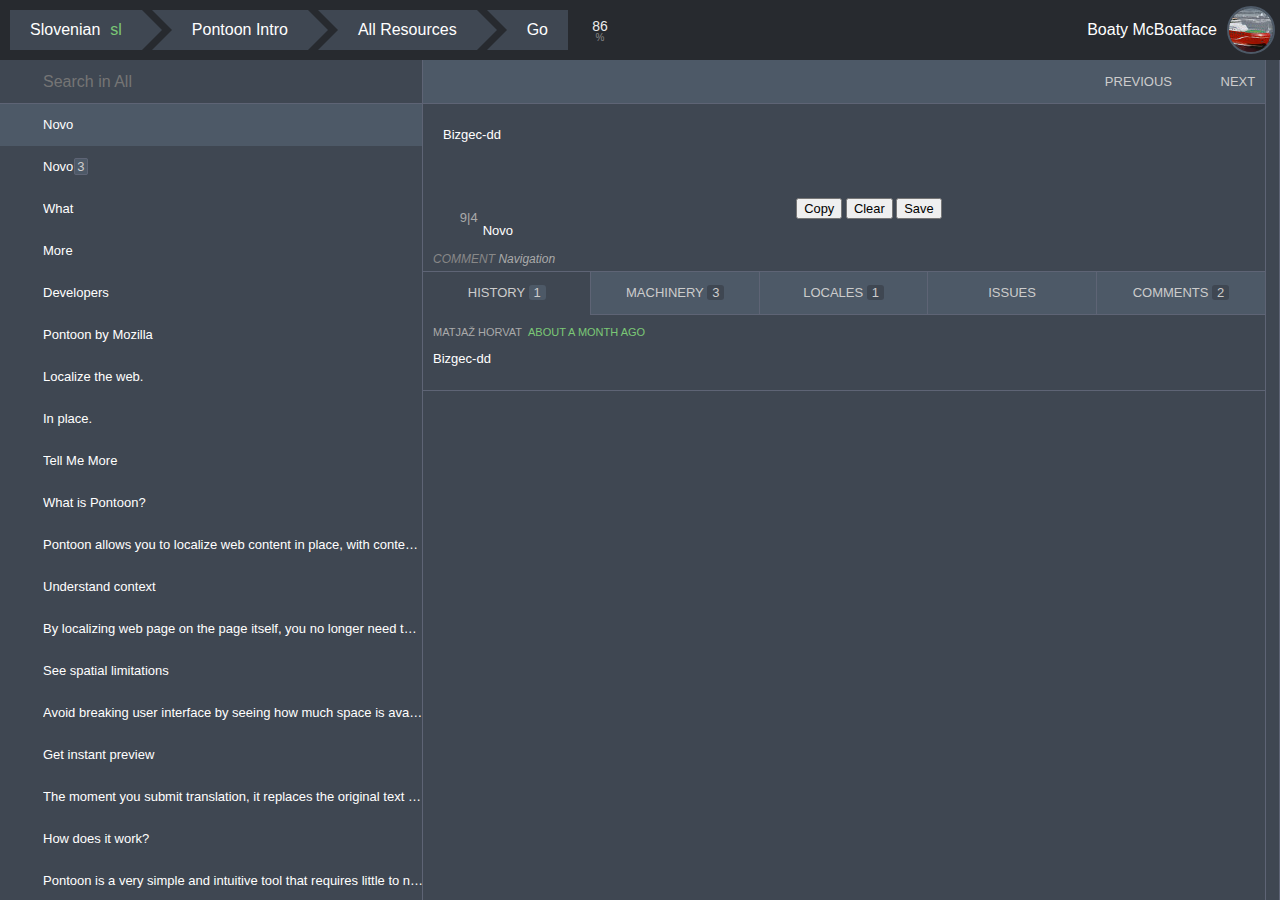
==== commit 8e089b4c: "WIP formatting" ====
--- a/index.html
+++ b/index.html
@@ -3582,7 +3582,7 @@
 							</span>
 							</a>
 						</li>
-                        <li class="active">
+                        <li>
                             <a href="#issues" title="Issues" class="">
 									<span>Issues
 										<span class=""></span>
@@ -3674,7 +3674,7 @@
 							<p class="translation" dir="auto" lang="a">Qwe</p></li>
 					</ul>
 				</section>
-                <section class="issues" style="display: block;">
+                <section class="issues">
                     <div class="search-wrapper clearfix">
                         <div class="icon fa fa-search"></div>
                         <input id="issue-search" autocomplete="off" placeholder="Type to search for issue types" type="search">
--- a/css/translate.css
+++ b/css/translate.css
@@ -618,13 +618,16 @@
 
 #sidebar .search-wrapper .icon {
   font-size: 19px;
+  top: 12px;
+}
+
+#entitylist .icon {
   left: auto;
   right: 10px;
-  top: 12px;
 }
 
 #sidebar .search-wrapper input[type=search] {
-  background: #4D5967;
+  background: transparent;
   color: #FFFFFF;
   font-size: 16px;
   font-weight: 300;
@@ -1373,17 +1376,6 @@
   padding-left: 1px;
 }
 
-#editor-2 #menu-bar > menu {
-  border-bottom: 1px solid #5E6475;
-  padding: 10px;
-  position: absolute;
-  bottom: 0;
-  left: 0;
-  right: 0;
-  /*width: 100%;*/
-  text-align: right;
-}
-
 .warning-overlay {
   background: #272A2F;
   bottom: 0;
@@ -1561,7 +1553,7 @@
 
 #helpers {
   background: #3F4752;
-  height: 100%;
+  height: calc(80% - 44px);
   position: relative;
   overflow-y: auto;
 }
@@ -1574,22 +1566,17 @@
   bottom: 0;
   left: 0;
   overflow-y: auto;
-  padding-top: 5px;
+  /*padding-top: 5px;*/
   position: absolute;
   right: 0;
   top: 43px;
 }
 
-#helpers > section.machinery .search-wrapper {
+#helpers > section .search-wrapper {
   margin: 0 10px 10px;
 }
 
-#helpers > section.machinery .icon {
-  left: 2px;
-  right: auto;
-}
-
-#helpers > section.machinery input[type=search] {
+#helpers input[type=search] {
   background: transparent;
   padding: 10px 10px 5px 25px;
 }
@@ -1599,6 +1586,7 @@
   padding-left: 10px;
   padding-right: 10px;
   transition: all 0.1s ease-out;
+  text-align: left;
 }
 
 #helpers > section ul li.delete {
@@ -1894,16 +1882,6 @@
   display: inline-block;
 }
 
-#properties {
-  height: calc(80% - 44px);
-}
-
-#properties > section {
-  height: calc(100% - 43px);
-  position: relative;
-  padding-top: 5px;
-}
-
 #comment-view > li {
   padding-bottom: 10px;
   list-style: none;
@@ -1956,18 +1934,8 @@
   color: whitesmoke;
 }
 
-#properties > section.issues .search-wrapper {
+#helpers > section.issues .search-wrapper {
   margin: 0 10px 10px;
-}
-
-#properties > section.issues .icon {
-  left: 2px;
-  right: auto;
-}
-
-#properties > section.issues input[type=search] {
-  background: transparent;
-  padding: 10px 10px 5px 25px;
 }
 
 #issue-tree {
@@ -2004,7 +1972,7 @@
 }
 
 #issue-tree li > .issue-node {
-    padding: 10px 0px;
+    /*padding: 10px 0px;*/
     box-sizing: border-box;
     display: flex;
     cursor: pointer;
